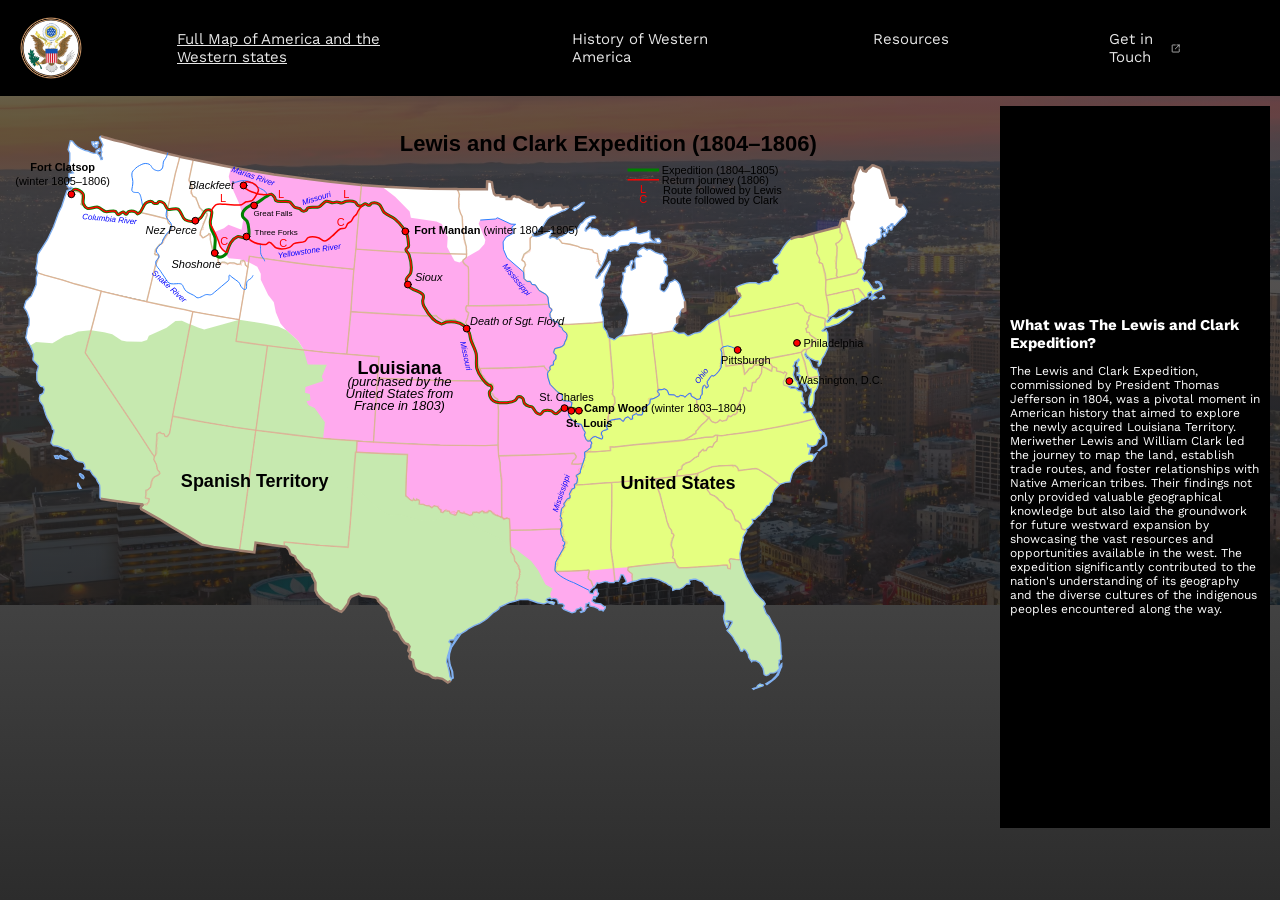
==== index.html @ bc41914b "Pending changes exported from your codespace" ====
<head>
    <meta charset="UTF-8">
      <meta name="viewport" content="width=device-width, initial-scale=1.0">
    <link href="https://fonts.googleapis.com/css2?family=Work+Sans:ital,wght@0,500;1,500&display=swap" rel="stylesheet">
    <link href="index.css" type="text/css" rel="stylesheet">
  </head>
  
<body>
    <div class="navigation-bar">
      <div id="navigation-container">
        <img class="logo" src="Great_Seal_of_the_United_States_(obverse).svg" alt="Logo">
        <ul>
          <li class="active"><a href="#top">Full Map of America and the Western states</a></li>
          <li><a href="history.html">History of Western America</a></li>
          <li><a href="resources.html">Resources</a></li>
          <li><a href="#" class="get-in-touch">
            Get in Touch 
            <?xml version="1.0" encoding="utf-8"?>
  <!-- License: PD. Made by Mary Akveo: https://maryakveo.com/ -->
  <svg fill="#000000" width="800px" height="800px" viewBox="0 0 24 24" id="export-2" data-name="Flat Line" xmlns="http://www.w3.org/2000/svg" class="icon flat-line"><polyline id="primary" points="15 3 21 3 21 9" style="fill: none; stroke: rgb(225, 225, 225); stroke-linecap: round; stroke-linejoin: round; stroke-width: 2;"></polyline><line id="primary-2" data-name="primary" x1="11" y1="13" x2="21" y2="3" style="fill: none; stroke: rgb(225, 225, 225); stroke-linecap: round; stroke-linejoin: round; stroke-width: 2;"></line><path id="primary-3" data-name="primary" d="M21,13v7a1,1,0,0,1-1,1H4a1,1,0,0,1-1-1V4A1,1,0,0,1,4,3h7" style="fill: none; stroke: rgb(225, 225, 225); stroke-linecap: round; stroke-linejoin: round; stroke-width: 2;"></path></svg>
          </a></li>
        </ul>
      </div>
    </div>
    
    <div class="project-info">
      <h1>
        What was The Lewis and Clark Expedition?
      </h1>
      <p>
        The Lewis and Clark Expedition, commissioned by President Thomas Jefferson in 1804, was a pivotal moment in American history that aimed to explore the newly acquired Louisiana Territory. Meriwether Lewis and William Clark led the journey to map the land, establish trade routes, and foster relationships with Native American tribes. Their findings not only provided valuable geographical knowledge but also laid the groundwork for future westward expansion by showcasing the vast resources and opportunities available in the west. The expedition significantly contributed to the nation's understanding of its geography and the diverse cultures of the indigenous peoples encountered along the way.
      </p>
      <div id="project-container">

        <div class="interactive-map">
          <div class="map-container">
            <?xml version="1.0" encoding="UTF-8" standalone="no"?>
<svg class= "map" xmlns:dc="http://purl.org/dc/elements/1.1/" xmlns:cc="http://creativecommons.org/ns#" xmlns:rdf="http://www.w3.org/1999/02/22-rdf-syntax-ns#" xmlns:svg="http://www.w3.org/2000/svg" xmlns="http://www.w3.org/2000/svg" xmlns:sodipodi="http://sodipodi.sourceforge.net/DTD/sodipodi-0.dtd" xmlns:inkscape="http://www.inkscape.org/namespaces/inkscape" version="1.0" width="906.27795" height="592.78827" id="svg2" sodipodi:version="0.32" inkscape:version="0.92.4 (5da689c313, 2019-01-14)" sodipodi:docname="Carte_Lewis-Clark_Expedition-fr.svg" inkscape:output_extension="org.inkscape.output.svg.inkscape" style="display:inline">
  <metadata id="metadata352">
    <rdf:RDF>
      <cc:Work rdf:about="">
        <dc:format>image/svg+xml</dc:format>
        <dc:type rdf:resource="http://purl.org/dc/dcmitype/StillImage"/>
      </cc:Work>
    </rdf:RDF>
  </metadata>
  <defs id="defs350">
    <inkscape:perspective sodipodi:type="inkscape:persp3d" inkscape:vp_x="0 : 296.39499 : 1" inkscape:vp_y="0 : 1000 : 0" inkscape:vp_z="958.69 : 296.39499 : 1" inkscape:persp3d-origin="479.345 : 197.59666 : 1" id="perspective241"/>
    <inkscape:perspective id="perspective2915" inkscape:persp3d-origin="372.04724 : 350.78739 : 1" inkscape:vp_z="744.09448 : 526.18109 : 1" inkscape:vp_y="0 : 1000 : 0" inkscape:vp_x="0 : 526.18109 : 1" sodipodi:type="inkscape:persp3d"/>
  </defs>
  <sodipodi:namedview inkscape:window-height="1017" inkscape:window-width="1920" inkscape:pageshadow="2" inkscape:pageopacity="0.0" borderopacity="1.0" bordercolor="#666666" pagecolor="#ffffff" id="base" inkscape:zoom="1.0346966" inkscape:cx="187.23504" inkscape:cy="246.41695" inkscape:window-x="-8" inkscape:window-y="-8" inkscape:current-layer="layer1" showgrid="false" inkscape:window-maximized="1"/>
  <g inkscape:groupmode="layer" id="layer1" inkscape:label="Fond" style="display:inline" transform="translate(-0.7062516,-0.70574)">
    <g transform="translate(-17.4918,-131.941)" id="States">
      <path d="M 747.96137,581.40584 L 749.98034,589.3338 L 753.58521,598.75 L 758.74146,607.8125 L 762.33521,613.90625 L 767.02271,619.21875 L 770.92896,622.8125 L 772.49146,625.625 L 771.39771,626.875 L 770.61646,628.125 L 773.42896,635.3125 L 776.24146,638.125 L 778.74146,643.28125 L 782.17896,648.90625 L 786.55396,656.875 L 787.80396,664.21875 L 788.27271,675.78125 L 788.89771,677.5 L 788.58521,680.78125 L 786.24146,682.03125 L 786.55396,683.90625 L 785.92896,685.78125 L 786.24146,688.125 L 786.71021,690 L 784.05396,693.125 L 781.08521,694.53125 L 777.33521,694.6875 L 775.92896,696.25 L 773.58521,697.1875 L 772.33521,696.71875 L 771.24146,695.78125 L 770.92896,692.96875 L 770.14771,689.6875 L 766.86646,684.6875 L 763.42896,682.5 L 759.67896,682.1875 L 758.89771,683.4375 L 755.92896,679.21875 L 755.30396,675.78125 L 752.80396,671.875 L 751.08521,670.78125 L 749.52271,672.8125 L 747.80396,672.5 L 745.77271,667.65625 L 742.96021,663.90625 L 740.14771,658.75 L 737.64771,655.78125 L 734.21021,652.1875 L 736.24146,649.84375 L 739.36646,644.53125 L 739.21021,642.96875 L 734.83521,642.03125 L 733.27271,642.65625 L 733.58521,643.28125 L 736.08521,644.21875 L 734.67896,648.59375 L 733.89771,649.0625 L 732.17896,645.15625 L 730.92896,640.46875 L 730.61646,637.8125 L 732.02271,633.28125 L 732.02271,624.0625 L 729.05396,620.46875 L 727.80396,617.5 L 722.80396,616.25 L 720.92896,615.625 L 719.36646,613.125 L 716.08521,611.5625 L 714.99146,608.28125 L 712.33521,607.34375 L 709.99146,603.75 L 705.92896,602.34375 L 703.11646,600.9375 L 700.61646,600.9375 L 696.71021,601.71875 L 696.55396,603.59375 L 697.33521,604.53125 L 696.86646,605.625 L 693.89771,605.46875 L 690.30396,608.90625 L 686.86646,610.78125 L 683.11646,610.78125 L 679.99146,612.03125 L 679.67896,609.375 L 678.11646,607.5 L 675.30396,606.40625 L 673.74146,605 L 665.92896,601.25 L 658.58521,599.53125 L 654.36646,600.15625 L 648.58521,600.625 L 642.80396,602.65625 L 639.44116,603.2487 L 639.2112,595.46836 L 636.7112,593.59336 L 634.99245,591.87461 L 635.30495,588.90585 L 645.14871,587.65585 L 669.83625,584.84335 L 676.39876,584.21835 L 682.33627,584.06209 L 684.83627,587.8121 L 686.24252,589.21835 L 693.89879,589.3746 L 704.35642,588.7496 L 725.14883,587.4996 L 730.41229,586.8478 L 734.83635,586.8746 L 734.9926,589.6871 L 737.4926,590.46835 L 737.8051,586.2496 L 736.2426,581.87459 L 737.33635,580.31209 L 742.96136,581.09334 L 747.96137,581.40584 z M 759.91605,710.23387 L 762.25981,709.60887 L 763.50981,709.3745 L 764.91607,707.10886 L 767.1817,705.54636 L 768.43171,706.01511 L 770.07234,706.32761 L 770.46296,707.34324 L 767.10358,708.51512 L 763.04106,709.92137 L 760.77543,711.09325 L 759.91605,710.23387 z M 772.96297,705.39011 L 774.13485,706.40574 L 776.79111,704.37448 L 781.94738,700.31197 L 785.54114,696.56195 L 787.96302,690.15568 L 788.90053,688.51505 L 789.05678,685.23379 L 788.35365,685.70254 L 787.41615,688.43692 L 786.00989,692.89006 L 782.88488,697.96821 L 778.66612,702.03072 L 775.38486,703.90573 L 772.96297,705.39011 z" id="FL" style="fill:#c6e9af;fill-opacity:1"/>
      <path d="M 753.42896,550.78125 L 751.71137,551.7183 L 749.21137,550.46829 L 748.58637,548.43704 L 747.33637,544.99954 L 745.14886,542.96828 L 742.64886,542.34328 L 741.08636,537.65578 L 738.4301,531.87452 L 734.3676,529.99951 L 732.33634,528.12451 L 731.08634,525.62451 L 729.05509,523.7495 L 726.86759,522.4995 L 724.68008,519.687 L 721.71133,517.4995 L 717.33632,515.78074 L 716.86757,514.37449 L 714.52382,511.56199 L 714.05507,510.15573 L 710.77381,505.15573 L 707.49256,505.31198 L 703.5863,502.96822 L 702.3363,501.71822 L 702.0238,499.99947 L 702.80505,498.12447 L 704.99255,497.18696 L 704.68005,495.15571 L 710.61756,492.65571 L 719.36757,488.2807 L 726.39883,487.49945 L 742.33636,487.0307 L 744.52386,488.9057 L 746.08636,492.03071 L 750.30512,491.56196 L 762.49264,490.1557 L 765.30514,490.93696 L 777.49266,498.28072 L 787.26244,506.13059 L 782.02271,511.40625 L 779.52271,517.34375 L 779.05396,523.4375 L 777.49146,524.21875 L 776.39771,526.875 L 774.05396,527.5 L 772.02271,530.9375 L 769.36646,533.59375 L 767.17896,536.875 L 765.61646,537.65625 L 762.17896,540.9375 L 759.36646,541.09375 L 760.30396,544.21875 L 755.46021,549.53125 L 753.42896,550.78125 z" id="SC" style="fill:#e5ff80;fill-opacity:1"/>
      <path d="M 684.21127,497.65572 L 679.52376,498.43697 L 671.39875,499.53072 L 663.11749,500.39009 L 663.11749,502.49947 L 663.27374,504.53073 L 663.89874,507.81198 L 667.18,515.46824 L 669.52375,524.99951 L 670.93,530.93702 L 672.4925,535.62452 L 673.89876,542.34328 L 675.93001,548.43704 L 678.43001,551.7183 L 678.89876,554.99955 L 680.77377,555.7808 L 680.93002,557.81206 L 679.21126,562.49956 L 678.74251,565.62457 L 678.58626,567.49957 L 680.14877,571.71833 L 680.46127,576.87458 L 679.68001,579.21834 L 680.30502,579.99959 L 681.71127,580.78084 L 682.33627,584.06209 L 684.83627,587.8121 L 686.24252,589.21835 L 693.89879,589.3746 L 704.35642,588.7496 L 725.14883,587.4996 L 730.41229,586.8478 L 734.83635,586.8746 L 734.9926,589.6871 L 737.4926,590.46835 L 737.8051,586.2496 L 736.2426,581.87459 L 737.33635,580.31209 L 742.96136,581.09334 L 747.77218,581.40049 L 747.02271,575.3125 L 749.21021,565.625 L 750.61646,561.5625 L 750.14771,559.0625 L 754.05396,552.34375 L 753.47531,550.78102 L 751.71137,551.7183 L 749.21137,550.46829 L 748.58637,548.43704 L 747.33637,544.99954 L 745.14886,542.96828 L 742.64886,542.34328 L 741.08636,537.65578 L 738.4301,531.87452 L 734.3676,529.99951 L 732.33634,528.12451 L 731.08634,525.62451 L 729.05509,523.7495 L 726.86759,522.4995 L 724.68008,519.687 L 721.71133,517.4995 L 717.33632,515.78074 L 716.86757,514.37449 L 714.52382,511.56199 L 714.05507,510.15573 L 710.77381,505.15573 L 707.49256,505.31198 L 703.5863,502.96822 L 702.3363,501.71822 L 702.0238,499.99947 L 702.80505,498.12447 L 704.99255,497.18696 L 704.8363,494.98049 L 703.11755,495.46821 L 697.49254,496.40571 L 690.77378,497.18696 L 684.21127,497.65572 z" id="GA" style="fill:#e5ff80;fill-opacity:1"/>
      <path d="M 622.33521,602.8125 L 620.77368,588.1246 L 618.11742,569.99957 L 618.27367,556.4058 L 619.05492,526.40576 L 618.89867,510.31198 L 619.05823,504.10775 L 626.55494,503.74947 L 653.42998,501.24947 L 663.26034,500.39009 L 663.11749,502.49947 L 663.27374,504.53073 L 663.89874,507.81198 L 667.18,515.46824 L 669.52375,524.99951 L 670.93,530.93702 L 672.4925,535.62452 L 673.89876,542.34328 L 675.93001,548.43704 L 678.43001,551.7183 L 678.89876,554.99955 L 680.77377,555.7808 L 680.93002,557.81206 L 679.21126,562.49956 L 678.74251,565.62457 L 678.58626,567.49957 L 680.14877,571.71833 L 680.46127,576.87458 L 679.68001,579.21834 L 680.30502,579.99959 L 681.71127,580.78084 L 682.49252,584.21835 L 676.39876,584.21835 L 669.83625,584.84335 L 645.14871,587.65585 L 635.30495,588.90585 L 634.99245,591.87461 L 636.7112,593.59336 L 639.2112,595.46836 L 639.77262,603.13821 L 633.42896,605.625 L 630.77271,605.3125 L 633.42896,603.4375 L 633.42896,602.5 L 630.46021,596.71875 L 628.27271,596.09375 L 626.86646,600.3125 L 625.61646,602.96875 L 624.99146,602.8125 L 622.33521,602.8125 z" id="AL" style="fill:#e5ff80;fill-opacity:1"/>
      <path d="M 821.93245,440.14615 L 823.58521,444.6875 L 827.02271,450.9375 L 829.36646,453.28125 L 829.99146,455.46875 L 827.64771,455.625 L 828.42896,456.25 L 828.11646,460.3125 L 825.61646,461.5625 L 824.99146,463.59375 L 823.74146,466.40625 L 820.14771,467.96875 L 817.80396,467.65625 L 816.39771,467.5 L 814.83521,466.25 L 815.14771,467.5 L 815.14771,468.4375 L 817.02271,468.4375 L 817.80396,469.6875 L 815.92896,475.78125 L 819.99146,475.78125 L 820.61646,477.34375 L 822.80396,475.15625 L 824.05396,474.6875 L 822.17896,478.125 L 819.21021,482.8125 L 817.96021,482.8125 L 816.86646,482.34375 L 814.21021,482.96875 L 809.21021,485.3125 L 802.96021,490.46875 L 799.67896,495 L 797.80396,501.25 L 797.33521,503.59375 L 792.80396,504.0625 L 787.10618,506.20872 L 777.49266,498.28072 L 765.30514,490.93696 L 762.49264,490.1557 L 750.30512,491.56196 L 746.08636,492.03071 L 744.52386,488.9057 L 742.33636,487.0307 L 726.39883,487.49945 L 719.36757,488.2807 L 710.61756,492.65571 L 704.68005,495.15571 L 703.11755,495.46821 L 697.49254,496.40571 L 690.77378,497.18696 L 684.21127,497.65572 L 684.52377,492.96821 L 686.24252,491.56196 L 688.89878,490.93696 L 689.52378,487.3432 L 693.58629,484.68695 L 697.33629,483.28069 L 701.3988,479.84319 L 705.61755,477.81194 L 706.24255,474.84318 L 709.99256,471.09318 L 710.61756,470.93693 C 710.61756,470.93693 710.61756,472.03068 711.39881,472.03068 C 712.18006,472.03068 713.27382,472.34318 713.27382,472.34318 L 715.46132,468.90567 L 717.49257,468.28067 L 719.68007,468.59317 L 721.24258,465.15567 L 724.05508,462.65566 L 724.52383,460.62441 L 724.52383,456.79628 L 728.89884,457.49941 L 735.7961,456.2494 L 751.08637,454.3744 L 767.6489,451.8744 L 787.56195,448.22704 L 806.08645,444.53064 L 817.18022,441.71813 L 821.93245,440.14615 z M 825.69753,472.02993 L 828.19754,469.60804 L 831.24442,467.10803 L 832.7288,466.48303 L 832.88505,464.5299 L 832.26005,458.59238 L 830.8538,456.32675 L 830.22879,454.52987 L 830.93192,454.29549 L 833.58818,459.60801 L 833.97881,463.9049 L 833.82256,467.18616 L 830.5413,468.67054 L 827.80691,471.0143 L 826.71316,472.18618 L 825.69753,472.02993 z" id="NC" style="fill:#e5ff80;fill-opacity:1"/>
      <path d="M 691.39878,461.56191 L 641.24246,466.40567 L 626.01034,468.12442 L 621.5438,468.61997 L 617.80492,468.59317 L 617.80492,472.34318 L 609.67991,472.81193 L 602.96115,473.43693 L 592.23649,473.48807 L 591.98061,479.1282 L 589.914,485.19371 L 588.95223,488.10878 L 587.64863,492.34321 L 587.33613,494.84321 L 583.42987,497.03071 L 584.83612,500.46822 L 583.89862,504.68697 L 582.41427,506.32761 L 590.30488,506.24948 L 613.58617,504.37448 L 618.74247,504.21823 L 626.55494,503.74947 L 653.42998,501.24947 L 663.26034,500.46822 L 671.39875,499.53072 L 679.52376,498.43697 L 684.21127,497.65572 L 684.52377,492.96821 L 686.24252,491.56196 L 688.89878,490.93696 L 689.52378,487.3432 L 693.58629,484.68695 L 697.33629,483.28069 L 701.3988,479.84319 L 705.61755,477.81194 L 706.24255,474.84318 L 709.99256,471.09318 L 710.61756,470.93693 C 710.61756,470.93693 710.61756,472.03068 711.39881,472.03068 C 712.18006,472.03068 713.27382,472.34318 713.27382,472.34318 L 715.46132,468.90567 L 717.49257,468.28067 L 719.68007,468.59317 L 721.24258,465.15567 L 724.05508,462.65566 L 724.52383,460.62441 L 724.6943,456.82389 L 722.49258,456.8744 L 720.14883,458.74941 L 712.49256,458.90566 L 700.89869,460.74273 L 691.39878,461.56191 z" id="TN" style="fill:#e5ff80;fill-opacity:1"/>
      <path d="M 862.49149,325.46873 L 862.0247,321.40505 L 861.24345,317.18629 L 859.60283,311.48316 L 865.14971,309.99878 L 866.71221,311.09253 L 869.99347,315.31129 L 872.80498,319.60877 L 869.99146,321.09375 L 868.74146,320.9375 L 867.64771,322.65625 L 865.30396,324.53125 L 862.49149,325.46873 z" id="RI" style="fill:#e5ff80;fill-opacity:1"/>
      <path d="M 862.96025,325.46873 L 862.0247,321.40505 L 861.24345,317.18629 L 859.68095,311.40503 L 854.68093,312.49878 L 833.58714,317.10816 L 834.21214,320.3113 L 835.61839,327.34257 L 835.61839,335.15508 L 834.52464,337.34259 L 836.29571,339.38112 L 841.08521,336.09375 L 844.52271,332.96875 L 846.39771,330.9375 L 847.17896,331.5625 L 849.83521,330.15625 L 854.83521,329.0625 L 862.96025,325.46873 z" id="CT" style="fill:#e5ff80;fill-opacity:1"/>
      <path d="M 887.53146,319.69638 L 889.63069,319.03346 L 890.07264,317.37618 L 891.06701,317.48666 L 892.06138,319.69638 L 890.84604,320.13832 L 887.08952,320.24881 L 887.53146,319.69638 z M 878.47163,320.46978 L 880.68134,317.92861 L 882.22815,317.92861 L 883.99592,319.36492 L 881.67572,320.35929 L 879.57649,321.35366 L 878.47163,320.46978 z M 844.83716,299.2175 L 861.7122,295.15499 L 863.89971,294.52999 L 865.93096,291.40499 L 869.54267,289.79735 L 872.33521,294.0625 L 869.99146,299.0625 L 869.67896,300.46875 L 871.55396,302.96875 L 872.64771,302.1875 L 874.36646,302.1875 L 876.55396,304.6875 L 880.30396,310.46875 L 883.74146,310.9375 L 885.92896,310 L 887.64771,308.28125 L 886.86646,305.625 L 884.83521,304.0625 L 883.42896,304.84375 L 882.49146,303.59375 L 882.96021,303.125 L 884.99146,302.96875 L 886.71021,303.75 L 888.58521,306.09375 L 889.52271,308.90625 L 889.83521,311.25 L 885.77271,312.65625 L 882.02271,314.53125 L 878.27271,318.90625 L 876.39771,320.3125 L 876.39771,319.375 L 878.74146,317.96875 L 879.21021,316.25 L 878.42896,313.28125 L 875.61646,314.6875 L 874.83521,316.09375 L 875.30396,318.28125 L 872.64873,319.6869 L 869.99347,315.31129 L 866.71221,311.09253 L 865.14971,309.99878 L 859.60283,311.48316 L 854.68093,312.49878 L 833.58714,317.10816 L 832.64964,311.56128 L 833.27464,301.32689 L 838.27465,300.46751 L 844.83716,299.2175" id="MA" style="fill:#e5ff80;fill-opacity:1"/>
      <path d="M 909.99146,226.40625 L 911.86646,228.4375 L 914.05396,232.03125 L 914.05396,233.90625 L 912.02271,238.4375 L 910.14771,239.0625 L 906.86646,242.03125 L 902.17896,247.34375 C 902.17896,247.34375 901.55396,247.34375 900.92896,247.34375 C 900.30396,247.34375 899.99146,245.3125 899.99146,245.3125 L 898.27271,245.46875 L 897.33521,246.875 L 894.99146,248.28125 L 894.05396,249.6875 L 895.61646,251.09375 L 895.14771,251.71875 L 894.67896,254.375 L 892.80396,254.21875 L 892.80396,252.65625 L 892.49146,251.40625 L 891.08521,251.71875 L 889.36646,248.59375 L 887.33521,249.84375 L 888.58521,251.25 L 888.89771,252.34375 L 888.11646,253.59375 L 888.42896,256.5625 L 888.58521,258.125 L 887.02271,260.625 L 884.21021,261.09375 L 883.89771,263.90625 L 878.74146,266.875 L 877.49146,267.34375 L 875.92896,265.9375 L 872.96021,269.375 L 873.89771,272.5 L 872.49146,273.75 L 872.33521,277.96875 L 870.81081,285.33474 L 868.43097,284.21747 L 867.96221,281.24871 L 864.21221,280.15496 L 863.89971,277.4987 L 856.86844,254.8424 L 852.26199,240.56238 L 854.62208,240.22882 L 856.08521,240.625 L 856.08521,238.125 L 856.86646,232.8125 L 859.36646,228.28125 L 860.77271,224.375 L 858.89771,222.03125 L 858.89771,216.25 L 859.67896,215.3125 L 860.46021,212.65625 L 860.30396,211.25 L 860.14771,206.5625 L 861.86646,201.875 L 864.67896,193.28125 L 866.71021,189.21875 L 867.96021,189.21875 L 869.21021,189.375 L 869.21021,190.46875 L 870.46021,192.65625 L 873.11646,193.28125 L 873.89771,192.5 L 873.89771,191.5625 L 877.80396,188.75 L 879.52271,187.03125 L 880.92896,187.1875 L 886.71021,189.53125 L 888.58521,190.46875 L 897.33521,219.375 L 903.11646,219.375 L 903.89771,221.25 L 904.05396,225.9375 L 906.86646,228.125 L 907.64771,228.125 L 907.80396,227.65625 L 907.33521,226.5625 L 909.99146,226.40625 z M 889.76025,255.5448 L 891.24463,254.06042 L 892.57276,255.07605 L 893.11964,257.41981 L 891.47901,258.27919 L 889.76025,255.5448 z M 896.24465,249.84166 L 897.9634,251.63854 C 897.9634,251.63854 899.21341,251.71666 899.21341,251.40416 C 899.21341,251.09166 899.44778,249.45103 899.44778,249.45103 L 900.30716,248.66978 L 899.52591,246.95102 L 897.57278,247.65415 L 896.24465,249.84166 z" id="ME" style="fill:#ffffff;fill-opacity:1"/>
      <path d="M 869.54367,289.76043 L 869.83521,288.28125 L 870.88894,285.10037 L 868.43097,284.21747 L 867.96221,281.24871 L 864.21221,280.15496 L 863.89971,277.4987 L 856.86844,254.8424 L 852.42102,240.78614 L 851.55396,240.78125 L 850.92896,242.34375 L 850.30396,241.875 L 849.36646,240.9375 L 847.96021,242.8125 L 847.03595,248.11485 L 847.33717,253.5924 L 849.21217,256.24866 L 849.21217,260.15492 L 845.61841,264.06117 L 843.11841,265.15493 L 843.11841,266.24868 L 844.21216,267.96743 L 844.21216,276.2487 L 843.43091,285.15497 L 843.27466,289.84248 L 844.21216,291.09249 L 844.05591,295.46749 L 843.58716,297.18625 L 844.99341,299.13937 L 861.7122,295.15499 L 863.89971,294.52999 L 865.93096,291.40499 L 869.54367,289.76043 z" id="NH" style="fill:#e5ff80;fill-opacity:1"/>
      <path d="M 833.43089,301.56126 L 832.64964,296.0925 L 829.68088,285.46747 L 829.05588,285.15497 L 826.24337,283.90497 L 827.02462,281.09246 L 826.24337,279.06121 L 823.74337,274.6862 L 824.68087,270.93619 L 823.89962,265.93618 L 821.55586,259.68616 L 820.77725,254.9284 L 847.02369,247.96807 L 847.33717,253.5924 L 849.21217,256.24866 L 849.21217,260.15492 L 845.61841,264.06117 L 843.11841,265.15493 L 843.11841,266.24868 L 844.21216,267.96743 L 844.21216,276.2487 L 843.43091,285.15497 L 843.27466,289.84248 L 844.21216,291.09249 L 844.05591,295.46749 L 843.58716,297.18625 L 844.99341,299.13937 L 838.27465,300.46751 L 833.43089,301.56126 z" id="VT" style="fill:#e5ff80;fill-opacity:1"/>
      <path d="M 818.11835,335.62383 L 817.0246,334.68633 L 814.52459,334.53008 L 812.33709,332.65508 L 809.99333,327.49882 L 807.08931,326.59924 L 804.83707,324.53006 L 786.86828,328.43632 L 745.30569,336.87384 L 736.71192,338.28009 L 735.99847,331.58953 L 738.58521,329.84375 L 739.83521,328.75 L 740.77271,327.1875 L 742.49146,326.09375 L 744.36646,324.375 L 744.83521,322.8125 L 746.86646,320.15625 L 747.96021,319.21875 L 747.80396,318.28125 L 746.55396,315.3125 L 744.83521,315.15625 L 742.96021,309.21875 L 745.77271,307.5 L 749.99146,306.09375 L 753.89771,304.84375 L 757.02271,304.375 L 763.11646,304.21875 L 764.99146,305.46875 L 766.55396,305.625 L 768.58521,304.375 L 771.08521,303.28125 L 776.08521,302.8125 L 778.11646,301.09375 L 779.83521,297.96875 L 781.39771,296.09375 L 783.42896,296.09375 L 785.30396,295 L 785.46021,292.8125 L 784.05396,290.78125 L 783.74146,289.375 L 784.83521,287.34375 L 784.83521,285.9375 L 783.11646,285.9375 L 781.39771,285.15625 L 780.61646,284.0625 L 780.46021,281.5625 L 786.08521,276.25 L 786.71021,275.46875 L 788.11646,272.65625 L 790.92896,268.28125 L 793.58521,264.6875 L 795.61646,262.34375 L 797.95073,260.57924 L 800.92896,259.375 L 806.24146,258.125 L 809.36646,258.28125 L 813.74146,256.875 L 821.05346,254.87315 L 821.55586,259.68616 L 823.89962,265.93618 L 824.68087,270.93619 L 823.74337,274.6862 L 826.24337,279.06121 L 827.02462,281.09246 L 826.24337,283.90497 L 829.05588,285.15497 L 829.68088,285.46747 L 832.64964,296.0925 L 833.11839,301.09251 L 832.64964,311.56128 L 833.43089,316.87379 L 834.21214,320.3113 L 835.61839,327.34257 L 835.61839,335.15508 L 834.52464,337.34259 L 836.30241,339.26868 L 836.08521,340.78125 L 834.21021,342.5 L 834.52271,343.75 L 835.77271,343.4375 L 837.17896,342.1875 L 839.36646,339.6875 L 840.46021,339.0625 L 842.02271,339.6875 L 844.21021,339.84375 L 851.86646,336.09375 L 854.67896,333.4375 L 855.92896,332.03125 L 859.99146,333.59375 L 856.71021,337.03125 L 852.96021,339.84375 L 846.08521,345 L 843.58521,345.9375 L 837.96021,347.8125 L 834.05396,348.90625 L 832.58951,348.39116 L 832.02463,345.15511 L 832.49338,342.49885 L 832.33713,340.4676 L 829.83713,339.37384 L 825.46212,338.43634 L 821.71211,337.34259 L 818.11835,335.62383 z" id="NY" style="fill:#e5ff80;fill-opacity:1"/>
      <path d="M 818.11835,335.62383 L 816.0871,337.96759 L 816.0871,340.93635 L 814.21209,343.9051 L 814.05584,345.46761 L 815.30585,346.71761 L 815.1496,349.06137 L 812.96209,350.15512 L 813.74334,352.81137 L 813.89959,353.90513 L 816.55585,354.21763 L 817.49335,356.71763 L 820.93086,359.06139 L 823.27461,360.62389 L 823.27461,361.40514 L 820.14961,364.3739 L 818.5871,366.5614 L 817.18085,369.21766 L 814.99335,370.46766 L 813.82147,371.17079 L 813.58709,372.34267 L 812.99825,374.86217 L 814.05396,377.03125 L 817.17896,379.84375 L 821.86646,382.03125 L 825.77271,382.65625 L 825.92896,384.0625 L 825.14771,385 L 825.46021,387.65625 L 826.24146,387.65625 L 828.27271,385.3125 L 829.05396,380.625 L 831.71021,376.71875 L 834.67896,370.46875 L 835.77271,365.15625 L 835.14771,364.0625 L 834.99146,355 L 833.42896,351.71875 L 832.33521,352.5 L 829.67896,352.8125 L 829.21021,352.34375 L 830.30396,351.40625 L 832.33521,349.53125 L 832.39616,348.47403 L 832.02463,345.15511 L 832.49338,342.49885 L 832.33713,340.4676 L 829.83713,339.37384 L 825.46212,338.43634 L 821.71211,337.34259 L 818.11835,335.62383 z" id="NJ" style="fill:#e5ff80;fill-opacity:1"/>
      <path d="M 813.89959,371.09266 L 814.99335,370.46766 L 817.18085,369.21766 L 818.5871,366.5614 L 820.14961,364.3739 L 823.27461,361.40514 L 823.27461,360.62389 L 820.93086,359.06139 L 817.49335,356.71763 L 816.55585,354.21763 L 813.89959,353.90513 L 813.74334,352.81137 L 812.96209,350.15512 L 815.1496,349.06137 L 815.30585,346.71761 L 814.05584,345.46761 L 814.21209,343.9051 L 816.0871,340.93635 L 816.0871,337.96759 L 818.35273,335.62384 L 817.0246,334.68633 L 814.52459,334.53008 L 812.33709,332.65508 L 809.99333,327.49882 L 807.08931,326.59924 L 804.83707,324.53006 L 786.86828,328.43632 L 745.30569,336.87384 L 736.71192,338.28009 L 736.23284,331.43328 L 730.92896,336.875 L 729.67896,337.34375 L 725.61731,340.25194 L 728.43065,358.74889 L 730.06152,369.13972 L 733.51377,387.75656 L 737.98979,387.03055 L 749.53364,385.57836 L 786.19094,378.1697 L 800.56927,375.44087 L 808.59182,373.87281 L 809.83708,372.65517 L 811.86834,371.09266 L 813.89959,371.09266 z" id="PA" style="fill:#e5ff80;fill-opacity:1"/>
      <path d="M 812.80396,374.375 L 813.58709,372.34267 L 813.82147,371.09266 L 811.86834,371.09266 L 809.83708,372.65517 L 808.43083,374.06142 L 809.83708,378.12393 L 812.02459,383.59269 L 814.05584,392.96771 L 815.61835,399.06148 L 820.46211,398.90523 L 826.39866,397.73386 L 824.21021,390.625 L 823.27271,391.09375 L 819.83521,388.75 L 818.11646,384.21875 L 816.24146,380.78125 L 814.05396,379.84375 L 812.02271,376.40625 L 812.80396,374.375 z" id="DE" style="fill:#e5ff80;fill-opacity:1"/>
      <path d="M 826.39771,397.65625 L 820.46211,398.90523 L 815.61835,399.06148 L 814.05584,392.96771 L 812.02459,383.59269 L 809.83708,378.12393 L 808.59182,373.87281 L 800.56927,375.44087 L 786.19094,378.1697 L 749.99293,385.46788 L 751.08637,390.31181 L 752.02387,395.78056 L 752.33637,395.46806 L 754.36763,393.12431 L 756.55513,390.15555 L 758.89888,389.9993 L 760.30514,388.59305 L 762.02389,386.09305 L 763.27389,386.71805 L 766.08639,386.40555 L 768.5864,384.3743 L 770.52612,382.96967 L 772.3096,382.50092 L 773.89891,383.59305 L 776.71141,384.9993 L 778.58641,386.71805 L 779.75829,388.20243 L 783.74267,389.84305 L 783.74267,392.65556 L 789.05518,393.90556 L 790.93018,395.15556 L 791.86768,393.28056 L 794.05519,394.84306 L 792.64893,397.96807 L 792.33643,400.62432 L 790.61768,403.12432 L 790.61768,405.15558 L 791.24268,406.87433 L 796.13715,408.18465 L 800.30396,408.125 L 803.27271,409.0625 L 805.30396,409.375 L 806.24146,407.34375 L 804.83521,405.3125 L 804.83521,403.59375 L 802.49146,401.5625 L 800.46021,396.25 L 801.71021,391.09375 L 801.55396,389.0625 L 800.30396,387.8125 C 800.30396,387.8125 801.71021,386.25 801.71021,385.625 C 801.71021,385 802.17896,383.59375 802.17896,383.59375 L 804.05396,382.34375 L 805.92896,380.78125 L 806.39771,381.71875 L 804.99146,383.28125 L 803.74146,386.875 L 804.05396,387.96875 L 805.77271,388.28125 L 806.24146,393.59375 L 804.21021,394.53125 L 804.52271,397.96875 L 804.99146,397.8125 L 806.08521,395.9375 L 807.64771,397.65625 L 806.08521,398.90625 L 805.77271,402.1875 L 808.27271,405.46875 L 812.02271,405.9375 L 813.58521,405.15625 L 816.71021,410.15625 L 818.42896,410.625 L 818.42896,414.0625 L 816.24146,418.75 L 815.77271,425.46875 L 817.17896,428.75 L 818.58521,428.90625 L 820.46021,424.84375 L 821.24146,421.40625 L 821.39771,414.53125 L 824.36646,409.84375 L 826.39771,403.125 L 826.39771,397.65625 z M 810.54123,407.10783 L 811.63498,409.52971 L 811.79123,411.24847 L 812.88498,413.04535 C 812.88498,413.04535 813.74436,412.18597 813.74436,411.87347 C 813.74436,411.56097 813.04124,408.90471 813.04124,408.90471 L 812.33811,406.63907 L 810.54123,407.10783 z" id="MD" style="fill:#e5ff80;fill-opacity:1"/>
      <path d="M 750.01158,385.53277 L 751.08637,390.31181 L 752.02387,395.78056 L 752.33637,395.46806 L 754.36763,393.12431 L 756.55513,390.15555 L 758.89888,389.9993 L 760.30514,388.59305 L 762.02389,386.09305 L 763.27389,386.71805 L 766.08639,386.40555 L 768.5864,384.3743 L 770.52612,382.96967 L 772.3096,382.50092 L 773.89891,383.59305 L 776.71141,384.9993 L 778.58641,386.71805 L 779.91454,387.96805 L 778.89892,392.81181 L 773.43015,389.84305 L 769.05515,388.1243 L 768.8989,393.28056 L 768.43015,395.31181 L 766.86765,397.96807 L 766.24264,399.53057 L 763.27389,401.87432 L 762.80514,404.06183 L 759.52388,404.37433 L 759.21138,407.34308 L 758.11763,412.65559 L 755.61763,412.65559 L 754.36763,411.87434 L 752.80512,409.21808 L 751.08637,409.37433 L 750.77387,413.59309 L 748.74262,419.99935 L 743.89886,430.46812 L 744.68011,431.71812 L 744.52386,434.37437 L 742.49261,436.24937 L 741.08636,435.93687 L 737.96135,438.28063 L 735.46135,437.34313 L 733.7426,441.87438 C 733.7426,441.87438 730.14884,442.65563 729.52384,442.81188 C 728.89884,442.96813 727.18009,441.56188 727.18009,441.56188 L 724.83633,443.74938 L 722.33633,444.37439 L 719.52382,443.59313 L 718.27382,442.34313 L 716.15497,439.42096 L 713.11756,437.49938 L 710.61756,434.84312 L 707.80506,431.24937 L 707.18006,429.06186 L 704.68005,427.65561 L 703.8988,426.09311 L 703.66442,421.01497 L 705.7738,420.93685 L 707.64881,420.1556 L 707.80506,417.49935 L 709.36756,416.09309 L 709.52381,411.24934 L 710.46131,407.49933 L 711.71131,406.87433 L 712.96131,407.96808 L 713.43007,409.68683 L 715.14882,408.74933 L 715.61757,407.18683 L 714.52382,405.46808 L 714.52382,403.12432 L 715.46132,401.87432 L 717.64882,398.59307 L 718.89882,397.18682 L 720.93008,397.65557 L 723.11758,396.09306 L 726.08633,392.81181 L 728.27384,389.0618 L 728.58634,383.59305 L 729.05509,378.74929 L 729.05509,374.21803 L 727.96134,371.24928 L 728.89884,369.84302 L 730.13936,368.59302 L 733.51377,387.75656 L 737.98979,387.03055 L 750.01158,385.53277 z" id="WV" style="fill:#e5ff80;fill-opacity:1"/>
      <path d="M 716.39882,438.90563 L 718.27382,442.34313 L 719.52382,443.59313 L 722.33633,444.37439 L 724.83633,443.74938 L 727.18009,441.56188 C 727.18009,441.56188 728.89884,442.96813 729.52384,442.81188 C 730.14884,442.65563 733.7426,441.87438 733.7426,441.87438 L 735.46135,437.34313 L 737.96135,438.28063 L 741.08636,435.93687 L 742.49261,436.24937 L 744.52386,434.37437 L 744.68011,431.71812 L 743.89886,430.46812 L 748.74262,419.99935 L 750.77387,413.59309 L 751.08637,409.37433 L 752.80512,409.21808 L 754.36763,411.87434 L 755.61763,412.65559 L 758.11763,412.65559 L 759.21138,407.34308 L 759.52388,404.37433 L 762.80514,404.06183 L 763.27389,401.87432 L 766.24264,399.53057 L 766.86765,397.96807 L 768.43015,395.31181 L 768.8989,393.28056 L 769.05515,388.1243 L 773.43015,389.84305 L 778.89892,392.81181 L 779.68016,387.88993 L 783.74267,389.84305 L 783.74267,392.65556 L 789.05518,393.90556 L 790.93018,395.15556 L 791.86768,393.28056 L 794.05519,394.84306 L 792.64893,397.96807 L 792.33643,400.62432 L 790.61768,403.12432 L 790.61768,405.15558 L 791.24268,406.87433 L 796.13715,408.18465 L 797.96021,409.6875 L 802.96021,410 L 805.46021,412.1875 L 808.58521,412.8125 L 809.83521,414.0625 L 809.36646,418.4375 L 810.30396,419.375 L 810.46021,421.5625 L 811.71021,423.59375 L 811.55396,425.3125 L 808.42896,424.21875 L 808.42896,425.15625 L 810.30396,426.71875 L 810.30396,427.8125 L 811.71021,428.90625 L 812.96021,430.46875 L 813.11646,432.65625 L 810.92896,434.0625 L 811.24146,434.53125 L 813.74146,434.0625 L 816.86646,433.4375 L 817.96021,433.28125 L 821.89946,440.07307 L 817.18022,441.71813 L 806.08645,444.53064 L 787.56195,448.22704 L 767.6489,451.8744 L 751.08637,454.3744 L 735.7961,456.2494 L 728.89884,457.49941 L 724.53805,456.90202 L 722.49258,456.8744 L 720.14883,458.74941 L 712.49256,458.90566 L 700.89869,460.74273 L 691.23469,461.64396 L 693.89879,460.31191 L 699.36754,457.03065 L 703.11755,454.9994 L 703.11755,452.96815 L 704.8363,451.2494 L 709.21131,446.09314 L 713.27382,442.65563 L 716.39882,438.90563 z" id="VA" style="fill:#e5ff80;fill-opacity:1"/>
      <path d="M 716.28833,439.62379 L 713.27382,442.65563 L 709.21131,446.09314 L 704.8363,451.2494 L 703.11755,452.96815 L 703.11755,454.9994 L 699.36754,457.03065 L 693.89879,460.31191 L 691.37443,461.67077 L 641.24246,466.40567 L 626.01034,468.12442 L 621.5438,468.61997 L 617.80492,468.59317 L 617.80492,472.34318 L 609.67991,472.81193 L 602.96115,473.43693 L 592.87965,473.63565 L 593.851,472.43435 L 595.95809,470.7313 L 597.94683,469.62645 L 598.1678,466.53285 L 599.05169,464.76508 L 597.49864,462.31115 L 598.27364,460.46816 L 600.46115,458.74941 L 602.4924,458.12441 L 605.14865,459.37441 L 608.58616,460.62441 L 609.67991,460.31191 L 609.83616,458.12441 L 608.58616,455.78065 L 608.89866,453.59315 L 610.77366,452.1869 L 613.27367,451.5619 L 614.83617,450.9369 L 614.05492,449.21814 L 613.42992,447.34314 L 614.52367,446.56189 L 615.53929,443.35875 L 618.42992,441.71813 L 624.05493,440.78063 L 627.49244,440.31188 L 628.89869,442.18688 L 630.61744,442.96813 L 632.33619,439.84313 L 635.1487,438.43688 L 637.0237,439.99938 L 637.80495,441.09313 L 639.83621,440.62438 L 639.67995,437.34313 L 642.49246,435.78062 L 643.58621,434.99937 L 644.67996,436.56187 L 649.21122,436.56187 L 649.99247,434.53062 L 649.67997,432.34312 L 652.49247,428.90561 L 657.02373,425.15561 L 657.49248,420.7806 L 660.14874,420.4681 L 663.89874,418.74935 L 666.555,416.87434 L 666.24249,414.99934 L 664.83624,413.59309 L 665.38312,411.48372 L 669.3675,411.24934 L 671.71125,410.46809 L 674.52376,412.03059 L 676.08626,416.24934 L 681.71127,416.56184 L 683.43002,418.2806 L 685.46127,418.43685 L 687.80503,417.0306 L 690.77378,417.49935 L 692.02378,418.9056 L 694.68004,416.40559 L 696.39879,415.15559 L 697.96129,415.15559 L 698.58629,417.81185 L 700.30505,418.74935 L 703.74255,420.7806 L 703.8988,426.09311 L 704.68005,427.65561 L 707.18006,429.06186 L 707.80506,431.24937 L 710.61756,434.84312 L 713.11756,437.49938 L 716.28833,439.62379 z" id="KY" style="fill:#e5ff80;fill-opacity:1"/>
      <path d="M 725.61815,340.03513 L 718.74146,344.0625 L 714.99146,346.25 L 711.71021,349.84375 L 707.80396,353.59375 L 704.67896,354.375 L 701.86646,354.84375 L 696.55396,357.34375 L 694.52271,357.5 L 691.24146,354.53125 L 686.24146,355.15625 L 683.74146,353.75 L 681.44008,352.44438 L 676.71126,353.12425 L 666.8675,354.68675 L 659.36748,355.85863 L 660.61749,369.99927 L 662.33624,383.28054 L 664.83624,405.93683 L 665.38312,411.48372 L 669.3675,411.24934 L 671.71125,410.46809 L 674.52376,412.03059 L 676.08626,416.24934 L 681.71127,416.56184 L 683.43002,418.2806 L 685.46127,418.43685 L 687.80503,417.0306 L 690.77378,417.49935 L 692.02378,418.9056 L 694.68004,416.40559 L 696.39879,415.15559 L 697.96129,415.15559 L 698.58629,417.81185 L 700.30505,418.74935 L 703.66442,421.01497 L 705.7738,420.93685 L 707.64881,420.1556 L 707.80506,417.49935 L 709.36756,416.09309 L 709.52381,411.24934 L 710.46131,407.49933 L 711.71131,406.87433 L 712.96131,407.96808 L 713.43007,409.68683 L 715.14882,408.74933 L 715.61757,407.18683 L 714.52382,405.46808 L 714.52382,403.12432 L 715.46132,401.87432 L 717.64882,398.59307 L 718.89882,397.18682 L 720.93008,397.65557 L 723.11758,396.09306 L 726.08633,392.81181 L 728.27384,389.0618 L 728.58634,383.59305 L 729.05509,378.74929 L 729.05509,374.21803 L 727.96134,371.24928 L 728.89884,369.84302 L 730.22725,369.13972 L 728.43065,358.74889 L 725.61815,340.03513 z" id="OH" style="fill:#e5ff80;fill-opacity:1"/>
      <path d="M 579.82856,230.97629 L 581.59633,228.98755 L 583.69556,228.21415 L 588.88839,224.45763 L 591.0981,223.9052 L 591.54005,224.34715 L 586.56819,229.31901 L 583.3641,231.19726 L 581.37536,232.08115 L 579.82856,230.97629 z M 663.11884,262.0292 L 663.74384,264.45108 L 666.86885,264.60733 L 668.11886,263.43545 C 668.11886,263.43545 668.04073,262.0292 667.72823,261.87295 C 667.41573,261.7167 666.16573,260.07607 666.16573,260.07607 L 664.05635,260.31044 L 662.49384,260.46669 L 662.18134,261.56045 L 663.11884,262.0292 z M 692.17896,322.96875 L 689.05396,315 L 686.86646,306.25 L 684.52271,303.125 L 682.02271,301.40625 L 680.46021,302.5 L 676.71021,304.21875 L 674.83521,309.0625 L 672.17896,312.65625 L 671.08521,313.28125 L 669.67896,312.65625 C 669.67896,312.65625 667.17896,311.25 667.33521,310.625 C 667.49146,310 667.80396,305.78125 667.80396,305.78125 L 671.08521,304.53125 L 671.86646,301.25 L 672.49146,298.75 L 674.83521,297.1875 L 674.52271,287.5 L 672.96021,285.3125 L 671.71021,284.53125 L 670.92896,282.5 L 671.71021,281.71875 L 673.27271,282.03125 L 673.42896,280.46875 L 671.08521,278.28125 L 669.83521,275.78125 L 667.33521,275.78125 L 662.96021,274.375 L 657.64771,271.09375 L 654.99146,271.09375 L 654.36646,271.71875 L 653.42896,271.25 L 650.46021,269.0625 L 647.64771,270.78125 L 644.83521,272.96875 L 645.14771,276.40625 L 646.08521,276.71875 L 648.11646,277.1875 L 648.58521,277.96875 L 646.08521,278.75 L 643.58521,279.0625 L 642.17896,280.78125 L 641.86646,282.8125 L 642.17896,284.375 L 642.49146,289.6875 L 639.05396,291.71875 L 638.42896,291.5625 L 638.42896,287.5 L 639.67896,285.15625 L 640.30396,282.8125 L 639.52271,282.03125 L 637.64771,282.8125 L 636.71021,286.875 L 634.05396,287.96875 L 632.33521,289.84375 L 632.17896,290.78125 L 632.80396,291.5625 L 632.17896,294.0625 L 629.99146,294.53125 L 629.99146,295.625 L 630.77271,297.96875 L 629.67896,303.90625 L 628.11646,307.8125 L 628.74146,312.34375 L 629.21021,313.4375 L 628.42896,315.78125 L 628.11646,316.5625 L 627.80396,319.21875 L 631.24146,325 L 634.05396,331.25 L 635.46021,335.9375 L 634.67896,340.46875 L 633.74146,346.25 L 631.39771,351.25 L 631.08521,353.90625 L 628.10533,356.91293 L 627.38703,357.65588 L 631.86744,357.49926 L 653.11748,355.31175 L 659.05498,354.68675 L 659.36748,355.85863 L 666.8675,354.68675 L 676.71126,353.12425 L 681.75258,352.67876 L 680.46021,351.5625 L 680.61646,350.15625 L 682.64771,346.5625 L 684.58131,344.88281 L 684.36646,340 L 685.91,338.45646 L 686.96412,338.125 L 687.17896,334.6875 L 688.66333,331.75782 L 689.67896,332.34375 L 689.83521,332.96875 L 690.61646,333.125 L 692.49146,332.1875 L 692.17896,322.96875 z M 565.07738,259.59344 L 566.86646,258.59375 L 569.52271,257.8125 L 572.96021,255.625 L 572.96021,254.6875 L 573.58521,254.0625 L 579.36646,253.125 L 581.71021,251.25 L 585.92896,249.21875 L 586.08521,247.96875 L 587.96021,245.15625 L 589.67896,244.375 L 590.92896,242.65625 L 593.11646,240.46875 L 597.33521,238.125 L 601.86646,237.65625 L 602.96021,238.75 L 602.64771,239.6875 L 599.05396,240.625 L 597.64771,243.59375 L 595.46021,244.375 L 594.99146,246.71875 L 592.64771,249.84375 L 592.33521,252.34375 L 593.11646,252.8125 L 594.05396,251.71875 L 597.49146,248.90625 L 598.74146,250.15625 L 600.92896,250.15625 L 604.05396,251.09375 L 605.46021,252.1875 L 606.86646,255.15625 L 609.52271,257.8125 L 613.27271,257.65625 L 614.67896,256.71875 L 616.24146,257.96875 L 617.80396,258.4375 L 619.05396,257.65625 L 620.14771,257.65625 L 621.71021,256.71875 L 625.61646,253.28125 L 628.89771,252.1875 L 635.30396,251.875 L 639.67896,250 L 642.17896,248.75 L 643.58521,248.90625 L 643.58521,254.375 L 644.05396,254.6875 L 646.86646,255.46875 L 648.74146,255 L 654.67896,253.4375 L 655.77271,252.34375 L 657.17896,252.8125 L 657.17896,259.53125 L 660.30396,262.5 L 661.55396,263.125 L 662.80396,264.0625 L 661.55396,264.375 L 660.77271,264.0625 L 657.17896,263.59375 L 655.14771,264.21875 L 652.96021,264.0625 L 649.83521,265.46875 L 648.11646,265.46875 L 642.49146,264.21875 L 637.49146,264.375 L 635.61646,266.875 L 628.89771,267.5 L 626.55396,268.28125 L 625.46021,271.25 L 624.21021,272.34375 L 623.74146,272.1875 L 622.33521,270.625 L 617.96021,272.96875 L 617.33521,272.96875 L 616.24146,271.40625 L 615.46021,271.5625 L 613.58521,275.78125 L 612.64771,279.6875 L 609.02467,287.55077 L 607.44859,286.44143 L 606.12276,285.1156 L 604.57596,275.1719 L 601.04043,274.06705 L 599.7146,271.85734 L 587.56119,269.20568 L 585.13051,268.10083 L 577.17555,265.89112 L 569.22059,264.78626 L 565.07738,259.59344 z" id="MI" style="fill:#ffffff;fill-opacity:1"/>
      <path d="M 361.00113,290.78272 L 349.8744,289.84759 L 318.86033,286.66246 L 303.17138,284.67372 L 275.77097,280.69624 L 256.54649,277.82362 L 255.1749,288.62554 L 251.46416,312.07413 L 246.38182,341.46328 L 244.90206,351.6275 L 243.28823,363.11844 L 249.59376,364.01574 L 265.9165,366.22545 L 274.45187,367.36263 L 294.33258,369.74752 L 330.35054,373.72497 L 353.99477,375.71374 L 358.19322,332.84535 L 359.74001,308.31756 L 361.00113,290.78272 z" id="WY" style="fill:#ffaaee;fill-opacity:1"/>
      <path d="M 363.18402,270.31054 L 363.96527,259.06782 L 366.14817,234.95517 L 367.474,220.37107 L 368.69252,206.61668 L 337.80396,203.4375 L 309.52271,200 L 281.24146,196.09375 L 249.99146,190.9375 L 232.17896,187.65625 L 200.55051,180.95554 L 196.22139,201.58861 L 199.53596,208.88065 L 198.21013,213.30007 L 199.9779,217.71949 L 203.0715,219.04532 L 206.60703,228.98902 L 210.14257,232.52455 L 210.58451,233.62941 L 213.89908,234.73427 L 214.34102,236.723 L 207.49092,253.73778 L 207.49092,256.16846 L 209.9216,259.26205 L 210.80548,259.26205 L 215.44587,256.38943 L 216.10879,255.28457 L 217.65559,255.94749 L 217.43461,261.02982 L 220.08627,273.18323 L 222.95889,275.61391 L 223.84277,276.27682 L 225.61054,278.48653 L 225.1686,281.8011 L 225.83151,285.11566 L 226.93637,285.99955 L 229.14608,283.78984 L 231.79773,283.78984 L 234.89133,285.33664 L 237.32201,284.45275 L 241.29949,284.45275 L 244.83502,285.99955 L 247.48668,285.55761 L 247.92862,282.68498 L 250.80124,282.02207 L 252.12707,283.3479 L 252.56901,286.44149 L 255.06441,288.84652 L 256.54649,277.82362 L 275.77097,280.69624 L 303.17138,284.67372 L 318.86033,286.66246 L 349.8744,289.84759 L 360.96204,291.01044 L 362.59923,275.63418 L 363.18402,270.31054 z" id="MT" style="fill:#ffaaee;fill-opacity:1"/>
      <path d="M 153.62525,323.29247 L 158.21433,305.44513 L 162.41278,288.31988 L 163.73861,284.23191 L 166.16929,278.48667 L 164.95395,276.27696 L 162.52326,276.38744 L 161.74987,275.39307 L 162.19181,274.28822 L 162.52326,271.30511 L 166.8322,266.0018 L 168.59997,265.55986 L 169.70482,264.45501 L 170.25725,261.36141 L 171.14113,260.6985 L 174.89764,255.06374 L 178.65415,250.86529 L 178.87512,247.21927 L 175.56055,244.6781 L 174.28997,240.42441 L 174.67667,231.08839 L 178.21221,215.17847 L 182.52114,195.07011 L 186.16716,182.03283 L 186.90359,178.35693 L 200.55051,180.95554 L 196.22139,201.58861 L 199.53596,208.88065 L 198.21013,213.30007 L 199.9779,217.71949 L 203.0715,219.04532 L 206.60703,228.98902 L 210.14257,232.52455 L 210.58451,233.62941 L 213.89908,234.73427 L 214.34102,236.723 L 207.49092,253.73778 L 207.49092,256.16846 L 209.9216,259.26205 L 210.80548,259.26205 L 215.44587,256.38943 L 216.10879,255.28457 L 217.65559,255.94749 L 217.43461,261.02982 L 220.08627,273.18323 L 222.95889,275.61391 L 223.84277,276.27682 L 225.61054,278.48653 L 225.1686,281.8011 L 225.83151,285.11566 L 226.93637,285.99955 L 229.14608,283.78984 L 231.79773,283.78984 L 234.89133,285.33664 L 237.32201,284.45275 L 241.29949,284.45275 L 244.83502,285.99955 L 247.48668,285.55761 L 247.92862,282.68498 L 250.80124,282.02207 L 252.12707,283.3479 L 252.56901,286.44149 L 255.11018,288.43023 L 251.46416,312.07413 L 246.49227,341.35286 L 241.85185,340.57952 L 233.78641,339.25369 L 223.84272,337.48592 L 212.24174,335.49718 L 199.97784,333.23223 L 192.24386,331.29873 L 183.29454,329.53097 L 173.90327,327.65271 L 153.62525,323.29247 z" id="ID" style="fill:#ffffff;fill-opacity:1"/>
      <path d="M 108.11646,157.8125 L 112.33521,159.21875 L 121.71021,161.875 L 129.99146,163.75 L 149.36646,169.21875 L 171.55396,174.6875 L 187.13782,178.27877 L 186.16716,182.03283 L 182.52114,195.07011 L 178.21221,215.17847 L 174.67667,231.08839 L 174.49199,240.46348 L 160.97647,237.16509 L 146.39238,233.74004 L 131.47684,233.85052 L 131.0349,232.5247 L 125.73159,234.51344 L 121.42266,233.96101 L 119.10246,232.41421 L 117.88712,233.07713 L 113.35722,232.85615 L 111.69994,231.53033 L 106.6176,229.54159 L 105.8442,229.65208 L 101.64575,228.21576 L 99.767497,229.98353 L 93.801277,229.65208 L 88.056035,225.6746 L 88.718945,224.9012 L 88.939915,217.38818 L 86.730205,213.63168 L 82.752725,213.07925 L 82.089815,210.64857 L 79.814665,210.19762 L 77.960205,208.75 L 76.241455,209.6875 L 74.053955,206.875 L 74.366455,204.0625 L 77.022705,203.75 L 78.585205,199.84375 L 76.085205,198.75 L 76.241455,195.15625 L 80.460205,194.53125 L 77.803955,191.875 L 76.397705,185 L 77.022705,182.1875 L 77.022705,174.53125 L 75.303955,171.40625 L 77.491455,162.34375 L 79.522705,162.8125 L 81.866455,165.625 L 84.522705,168.125 L 87.647705,170 L 92.022705,172.03125 L 94.991457,172.65625 L 97.803957,174.0625 L 101.08521,175 L 103.27271,174.84375 L 103.27271,172.5 L 104.52271,171.40625 L 106.55396,170.15625 L 106.86646,171.25 L 107.17896,172.96875 L 104.99146,173.4375 L 104.67896,175.46875 L 106.39771,176.875 L 107.49146,179.21875 L 108.11646,181.09375 L 109.52271,180.9375 L 109.67896,179.6875 L 108.74146,178.4375 L 108.27271,175.3125 L 109.05396,173.59375 L 108.42896,172.1875 L 108.42896,170 L 110.14771,166.5625 L 109.05396,164.0625 L 106.71021,159.375 L 107.02271,158.59375 L 108.11646,157.8125 z M 98.976267,163.59136 L 100.9294,163.43511 L 101.39815,164.76324 L 102.88253,163.20073 L 105.14816,163.20073 L 105.92941,164.68511 L 104.44503,166.32574 L 105.07004,167.107 L 104.36691,169.06013 L 103.03878,169.45075 C 103.03878,169.45075 102.1794,169.52888 102.1794,169.21638 C 102.1794,168.90388 103.58566,166.71637 103.58566,166.71637 L 101.94503,166.16949 L 101.63253,167.57575 L 100.9294,168.20075 L 99.445017,166.01324 L 98.976267,163.59136 z" id="WA" style="fill:#ffffff;fill-opacity:1"/>
      <path d="M 362.77836,473.88015 L 384.70974,474.92975 L 414.76181,476.03461 L 413.43598,499.0156 L 412.99404,516.25134 L 413.21501,517.79814 L 417.41346,521.33368 L 419.4022,522.43853 L 420.06512,522.21756 L 420.72803,520.22882 L 422.05386,521.99659 L 424.0426,521.99659 L 424.0426,520.67076 L 426.69425,521.99659 L 426.25231,525.7531 L 430.22979,525.97407 L 432.66047,527.07893 L 436.63795,527.74184 L 439.06863,529.50961 L 441.27834,527.52087 L 444.59291,528.18378 L 447.02359,531.49835 L 447.90747,531.49835 L 447.90747,533.70806 L 450.11718,534.37097 L 452.32689,532.16126 L 454.09466,532.82417 L 456.52534,532.82417 L 457.40923,535.25486 L 462.04962,537.02262 L 463.37545,536.35971 L 465.14322,532.38223 L 466.24807,532.38223 L 467.35293,534.37097 L 471.33041,535.03388 L 474.86594,536.35971 L 477.73857,537.2436 L 479.50634,536.35971 L 480.16925,533.92903 L 484.3677,533.92903 L 486.35644,534.81291 L 489.00809,532.82417 L 490.11295,532.82417 L 490.77586,534.37097 L 494.75334,534.37097 L 496.30014,532.38223 L 498.06791,532.82417 L 500.05665,535.25486 L 503.15024,537.02262 L 506.24384,537.90651 L 508.89549,539.12185 L 511.1052,541.0001 L 513.97782,539.67428 L 516.62948,540.77913 L 517.27858,551.51004 L 517.29239,560.8875 L 517.9553,569.94731 L 518.61822,573.70382 L 521.0489,577.6813 L 521.93278,582.54267 L 526.13123,587.84597 L 526.3522,590.93957 L 527.01512,591.60248 L 526.3522,599.77841 L 523.47958,604.63977 L 525.02638,606.62851 L 524.36346,609.05919 L 523.70055,616.13027 L 522.37472,619.22386 L 522.64852,622.68776 L 516.39771,624.375 L 506.86646,628.75 L 505.92896,630.625 L 503.42896,632.5 L 501.39771,633.90625 L 500.14771,634.6875 L 494.67896,639.84375 L 492.02271,641.875 L 486.86646,645 L 481.39771,647.34375 L 475.30396,650.625 L 473.58521,652.03125 L 467.96021,655.46875 L 464.67896,656.09375 L 460.92896,661.40625 L 457.02271,661.71875 L 456.08521,663.59375 L 458.27271,665.46875 L 456.86646,670.78125 L 455.61646,675.15625 L 454.52271,678.90625 L 453.74146,683.28125 L 454.52271,685.625 L 456.24146,692.34375 L 457.17896,698.28125 L 458.89771,700.9375 L 457.96021,702.34375 L 454.99146,704.21875 L 449.52271,700.46875 L 444.21021,699.375 L 442.96021,699.84375 L 439.83521,699.21875 L 435.77271,696.25 L 430.77271,695.15625 L 423.42896,691.875 L 421.39771,688.125 L 420.14771,681.875 L 417.02271,680 L 416.39771,677.8125 L 417.02271,677.1875 L 417.33521,673.90625 L 416.08521,673.28125 L 415.46021,672.34375 L 416.71021,668.125 L 415.14771,665.9375 L 412.02271,664.6875 L 408.74146,660.46875 L 405.30396,654.0625 L 401.24146,651.5625 L 401.39771,649.6875 L 396.24146,637.8125 L 395.46021,633.75 L 393.74146,631.875 L 393.58521,630.46875 L 387.80396,625.3125 L 385.30396,622.34375 L 385.30396,621.25 L 382.80396,619.21875 L 376.24146,618.125 L 369.05396,617.5 L 366.08521,615.3125 L 361.71021,617.03125 L 358.27271,618.4375 L 356.08521,621.5625 L 355.14771,625.15625 L 350.92896,631.09375 L 348.58521,633.4375 L 346.08521,632.5 L 344.36646,631.40625 L 342.49146,630.78125 L 338.74146,628.59375 L 338.74146,627.96875 L 337.02271,626.09375 L 332.02271,624.0625 L 324.83521,616.5625 L 322.64771,612.03125 L 322.64771,604.21875 L 319.52271,597.96875 L 319.05396,595.3125 L 317.49146,594.375 L 316.39771,592.34375 L 311.55396,590.3125 L 310.30396,588.75 L 303.42896,581.09375 L 302.17896,577.96875 L 297.6477,575.78124 L 296.24145,571.56246 L 293.74143,568.74997 L 291.86644,568.28125 L 291.23894,563.76016 L 298.973,564.42309 L 327.03625,567.07472 L 355.09958,568.62152 L 357.30929,545.64053 L 361.06577,491.94483 L 362.61259,473.82494 L 363.93842,473.85257 M 459.60251,699.99946 L 459.05564,693.12444 L 456.39938,686.17129 L 455.8525,679.37439 L 457.33688,671.40562 L 460.54002,664.76497 L 463.8994,659.53057 L 466.94629,656.09306 L 467.57129,656.32744 L 462.9619,662.73371 L 458.74314,669.06186 L 456.79,675.46813 L 456.4775,680.46815 L 457.33688,686.40567 L 459.83689,693.35882 L 460.30564,698.35883 L 460.46189,699.76509 L 459.60251,699.99946 z" id="TX" style="fill:#c6e9af;fill-opacity:1"/>
      <path d="M 150.46021,526.09375 L 154.45782,525.31127 L 155.89413,523.21205 L 156.44656,520.56039 L 152.91103,520.00797 L 152.46908,519.23457 L 152.91103,517.57729 L 153.02151,511.94253 L 155.01025,511.27961 L 157.77239,508.62796 L 158.32482,503.87708 L 159.76113,500.34155 L 161.63938,498.46329 L 164.95395,496.80601 L 166.50074,495.48019 L 166.61123,493.27048 L 165.61686,492.71805 L 164.84346,491.72368 L 163.62812,486.08892 L 160.97647,481.33804 L 161.5356,478.17973 L 159.09821,475.04037 L 145.06656,453.05375 L 126.28402,424.99044 L 104.29741,392.28673 L 92.330295,374.32659 L 93.911767,367.97992 L 100.65139,342.89971 L 108.49586,312.51619 L 95.458567,308.98065 L 82.421275,305.66608 L 70.267871,301.6886 L 62.975828,299.69986 L 51.927278,296.82724 L 45.112441,294.49626 L 43.585205,299.0625 L 43.428955,306.25 L 38.428955,317.65625 L 35.460205,320.15625 L 35.147705,321.25 L 33.428955,322.03125 L 32.022705,326.09375 L 31.241455,329.21875 L 33.897705,333.28125 L 35.460205,337.34375 L 36.553955,340.78125 L 36.241455,347.03125 L 34.522705,350 L 33.897705,355.625 L 32.960205,359.21875 L 34.678955,362.96875 L 37.335205,367.34375 L 39.522705,372.03125 L 40.772705,375.9375 L 40.460205,379.0625 L 40.147705,379.53125 L 40.147705,381.5625 L 45.616455,387.65625 L 45.147705,390 L 44.522705,392.1875 L 43.897705,394.0625 L 44.053955,402.03125 L 46.085205,405.625 L 47.960205,408.125 L 50.616455,408.59375 L 51.553955,411.25 L 50.460205,414.6875 L 48.428955,416.25 L 47.335205,416.25 L 46.553955,420 L 47.022705,422.8125 L 50.147705,427.03125 L 51.710205,432.1875 L 53.116455,436.71875 L 54.366455,439.6875 L 57.647705,445.3125 L 59.053955,447.8125 L 59.522705,450.625 L 61.085205,451.5625 L 61.085205,453.90625 L 60.303955,455.78125 L 58.585205,462.65625 L 58.116455,464.53125 L 60.460205,467.1875 L 64.522705,467.65625 L 68.897705,469.375 L 72.647705,471.40625 L 75.460205,471.40625 L 78.272705,474.375 L 80.772705,479.0625 L 81.866455,481.25 L 85.616455,483.28125 L 90.303955,484.0625 L 91.710205,486.09375 L 92.335205,489.21875 L 90.928955,489.84375 L 91.241455,490.78125 L 94.366457,491.5625 L 97.022707,491.71875 L 99.835207,496.25 L 103.58521,500.3125 L 104.36646,502.5 L 106.86646,506.5625 L 107.17896,509.6875 L 107.17896,518.75 L 107.64771,520.46875 L 117.33521,521.875 L 136.39771,524.53125 L 150.46021,526.09375 z M 64.835518,477.42057 L 66.085522,478.90495 L 65.929272,480.15495 L 62.804261,480.07683 L 62.257384,478.90495 L 61.632382,477.49869 L 64.835518,477.42057 z M 66.710524,477.42057 L 67.882403,476.79557 L 71.319915,478.82682 L 74.288676,479.9987 L 73.429298,480.62371 L 69.054282,480.38933 L 67.491777,478.82682 L 66.710524,477.42057 z M 86.710595,496.56126 L 88.429345,498.82689 L 89.210605,499.7644 L 90.694985,500.31127 L 91.241855,498.90502 L 90.304355,497.18626 L 87.726225,495.23313 L 86.710595,495.38938 L 86.710595,496.56126 z M 85.304335,504.92066 L 87.023095,507.96755 L 88.194975,509.84256 L 86.788715,510.07693 L 85.538715,508.90505 C 85.538715,508.90505 84.835585,507.4988 84.835585,507.10817 C 84.835585,506.71755 84.835585,504.99879 84.835585,504.99879 L 85.304335,504.92066 z" id="CA" style="fill:#c6e9af;fill-opacity:1"/>
      <path d="M 150.8118,526.19515 L 148.27271,528.28125 L 147.96021,529.6875 L 148.42896,530.625 L 166.71021,540.9375 L 178.42896,548.28125 L 192.64771,556.5625 L 208.89771,566.25 L 220.77271,568.59375 L 246.61073,571.98367 L 248.59153,559.11977 L 252.2186,533.09881 L 258.95036,481.67727 L 263.06514,451.90305 L 238.20589,448.1923 L 211.91034,443.77288 L 179.6,437.66664 L 176.77589,455.15298 L 176.33395,455.59492 L 174.67667,458.13609 L 172.24599,458.0256 L 171.03065,455.37395 L 168.379,455.04249 L 167.49511,453.93764 L 166.61123,453.93764 L 165.72734,454.49007 L 163.84909,455.48444 L 163.73861,462.22405 L 163.51763,463.88133 L 162.96521,476.03474 L 161.5289,478.13396 L 160.97647,481.33804 L 163.62812,486.08892 L 164.84346,491.72368 L 165.61686,492.71805 L 166.61123,493.27048 L 166.50074,495.48019 L 164.95395,496.80601 L 161.63938,498.46329 L 159.76113,500.34155 L 158.32482,503.87708 L 157.77239,508.62796 L 155.01025,511.27961 L 153.02151,511.94253 L 152.91103,517.57729 L 152.46908,519.23457 L 152.91103,520.00797 L 156.44656,520.56039 L 155.89413,523.21205 L 154.45782,525.31127 L 150.8118,526.19515 z" id="AZ" style="fill:#c6e9af;fill-opacity:1"/>
      <path d="M 153.62525,323.29247 L 173.90327,327.65271 L 183.29454,329.53097 L 192.24386,331.29873 L 200.03309,333.34271 L 198.87299,338.70126 L 195.44794,355.60554 L 191.80192,375.38245 L 189.92367,384.00032 L 187.82444,397.14809 L 184.62036,413.16849 L 181.52677,427.86306 L 179.62426,438.01291 L 176.77589,455.15298 L 176.33395,455.59492 L 174.67667,458.13609 L 172.24599,458.0256 L 171.03065,455.37395 L 168.379,455.04249 L 167.49511,453.93764 L 166.61123,453.93764 L 165.72734,454.49007 L 163.84909,455.48444 L 163.73861,462.22405 L 163.51763,463.88133 L 162.96521,476.03474 L 161.53225,478.15685 L 159.09821,475.04037 L 145.06656,453.05375 L 126.28402,424.99044 L 104.29741,392.28673 L 92.330295,374.32659 L 93.911767,367.97992 L 100.65139,342.89971 L 108.27489,312.60101 L 140.75763,320.47114 L 154.01589,323.34376" id="NV" style="fill:#c6e9af;fill-opacity:1"/>
      <path d="M 262.95465,452.16978 L 238.20589,448.1923 L 211.91034,443.77288 L 179.52592,437.7993 L 181.52677,427.86306 L 184.62036,413.16849 L 187.82444,397.14809 L 189.92367,384.00032 L 191.80192,375.38245 L 195.44794,355.60554 L 198.87299,338.70126 L 199.95023,333.31509 L 212.24174,335.49718 L 223.84272,337.48592 L 233.78641,339.25369 L 241.85185,340.57952 L 246.49227,341.35286 L 244.90206,351.6275 L 243.28823,363.11844 L 249.59376,364.01574 L 265.9165,366.22545 L 274.78331,367.36266 L 271.79349,388.75109 L 268.6999,410.40625 L 265.07283,437.45625 L 263.61756,448.1923 L 262.95465,452.16978 z" id="UT" style="fill:#c6e9af;fill-opacity:1"/>
      <path d="M 380.73227,463.66023 L 384.70974,400.02056 L 386.25654,378.36539 L 353.99477,375.71374 L 330.35054,373.72497 L 294.33258,369.74752 L 274.33468,367.31687 L 271.79349,388.75109 L 268.6999,410.40625 L 265.07283,437.45625 L 263.61756,448.1923 L 263.06514,451.94881 L 296.32128,455.92629 L 332.02335,460.20517 L 363.68983,462.33445 L 370.12561,462.99736 L 381.17416,463.54979" id="CO" style="fill:#ffaaee;fill-opacity:1"/>
      <path d="M 292.02269,568.4375 L 291.23894,563.76016 L 298.973,564.42309 L 327.03625,567.07472 L 355.09958,568.62152 L 357.30929,545.64053 L 361.06577,491.94483 L 362.61259,473.82494 L 363.93842,473.85257 L 363.92461,462.5278 L 332.02335,460.20517 L 296.32128,455.92629 L 263.0099,451.94881 L 258.95036,481.67727 L 252.2186,533.09881 L 248.59153,559.11977 L 246.61073,571.98367 L 261.55396,573.90625 L 262.80396,564.21875 L 278.89771,566.71875 L 292.02269,568.4375 z" id="NM" style="opacity:1;fill:#c6e9af;fill-opacity:1"/>
      <path d="M 153.9054,322.90184 L 158.21433,305.44513 L 162.41278,288.31988 L 163.73861,284.23191 L 166.16929,278.48667 L 164.95395,276.27696 L 162.52326,276.38744 L 161.74987,275.39307 L 162.19181,274.28822 L 162.52326,271.30511 L 166.8322,266.0018 L 168.59997,265.55986 L 169.70482,264.45501 L 170.25725,261.36141 L 171.14113,260.6985 L 174.89764,255.06374 L 178.65415,250.86529 L 178.87512,247.21927 L 175.56055,244.6781 L 174.54723,240.62921 L 160.97647,237.16509 L 146.39238,233.74004 L 131.47684,233.85052 L 131.0349,232.5247 L 125.73159,234.51344 L 121.42266,233.96101 L 119.10246,232.41421 L 117.88712,233.07713 L 113.35722,232.85615 L 111.69994,231.53033 L 106.6176,229.54159 L 105.8442,229.65208 L 101.64575,228.21576 L 99.767497,229.98353 L 93.801277,229.65208 L 88.056035,225.6746 L 88.718945,224.9012 L 88.939915,217.38818 L 86.730205,213.63168 L 82.752725,213.07925 L 82.089815,210.64857 L 79.814665,210.19762 L 74.210205,212.1875 L 72.022705,218.4375 L 68.897705,228.125 L 65.772705,234.375 L 60.928955,247.96875 L 54.678955,261.09375 L 46.866455,273.28125 L 44.991455,276.09375 L 44.210205,284.375 L 42.960205,290.15625 L 45.112441,294.49626 L 51.927278,296.82724 L 62.975828,299.69986 L 70.267871,301.6886 L 82.421275,305.66608 L 95.458567,308.98065 L 108.49586,312.73715 M 153.62525,323.29247 L 108.27489,312.60101 L 140.75763,320.47114 L 154.01589,323.34376" id="OR" style="fill:#ffffff;fill-opacity:1"/>
      <path d="M 473.98206,275.83481 L 473.31915,267.65888 L 471.55138,260.58781 L 469.78361,247.55052 L 469.34167,238.04876 L 467.5739,234.73419 L 466.0271,229.87283 L 466.0271,219.92913 L 466.69001,216.17262 L 464.80057,210.85765 L 436.39771,210.3125 L 418.42896,209.6875 L 392.80396,208.4375 L 368.69252,206.61668 L 367.474,220.37107 L 366.14817,234.95517 L 363.96527,259.06782 L 363.34026,270.80495 L 417.63443,274.28802 L 473.98206,275.83481 z" id="ND" style="fill:#ffaaee;fill-opacity:1"/>
      <path d="M 475.42391,348.81999 L 474.50213,346.84466 L 472.8772,344.11488 L 474.64497,339.91643 L 475.9708,334.39215 L 473.31915,332.40341 L 472.8772,329.75176 L 473.76109,327.32107 L 475.52886,327.32107 L 475.9708,320.69194 L 475.74983,291.30279 L 475.30789,288.43017 L 471.33041,285.1156 L 470.22555,283.34783 L 470.22555,281.80103 L 472.21429,280.25424 L 473.54012,278.92841 L 473.87158,275.83481 L 417.63443,274.28802 L 363.34027,270.53151 L 362.59923,275.63418 L 361.0402,290.97134 L 359.74001,308.31756 L 358.19322,333.17681 L 373.21925,334.17118 L 392.6647,335.27603 L 409.90045,336.38089 L 432.88144,337.48574 L 443.26708,337.0438 L 445.25582,339.25351 L 449.89621,342.12614 L 451.00107,343.01002 L 455.19952,341.68419 L 458.95603,341.24225 L 461.60768,341.02128 L 463.37545,342.34711 L 468.23681,343.89391 L 471.10943,345.4407 L 471.55138,346.9875 L 472.43526,348.97624 L 474.20303,348.97624 L 475.42391,348.81999 z" id="SD" style="fill:#ffaaee;fill-opacity:1"/>
      <path d="M 486.79838,390.07686 L 488.12421,392.50754 L 487.90324,394.71725 L 490.33392,398.47376 L 493.42751,402.45124 L 487.46129,402.45124 L 444.81359,402.00929 L 405.702,400.68347 L 384.59926,399.91008 L 386.25654,378.36539 L 353.99477,375.71374 L 358.19322,333.17681 L 373.21925,334.17118 L 392.6647,335.27603 L 409.90045,336.38089 L 432.88144,337.48574 L 443.26708,337.0438 L 445.25582,339.25351 L 449.89621,342.12614 L 451.00107,343.01002 L 455.19952,341.68419 L 458.95603,341.24225 L 461.60768,341.02128 L 463.37545,342.34711 L 468.23681,343.89391 L 471.10943,345.4407 L 471.55138,346.9875 L 472.43526,348.97624 L 474.20303,348.97624 L 475.74983,348.86575 L 476.85468,354.05857 L 479.50634,361.35062 L 480.39022,365.99101 L 482.59993,369.52655 L 483.26284,374.60888 L 484.80964,378.58636 L 485.03061,384.99453 L 486.90332,390.31124" id="NE" style="fill:#ffaaee;fill-opacity:1"/>
      <path d="M 566.29273,346.3246 L 566.34797,348.09236 L 568.55768,348.75527 L 569.44156,349.86012 L 569.8835,351.62789 L 573.64001,354.94246 L 574.30293,357.15217 L 573.64001,360.46674 L 571.87224,364.00227 L 571.20933,366.43295 L 568.99962,368.20072 L 567.23185,368.86364 L 562.14952,370.18946 L 561.4866,371.95723 L 560.82369,373.94597 L 561.4866,375.2718 L 563.25437,376.8186 L 563.0334,380.79607 L 561.26563,382.34287 L 560.60272,383.88967 L 560.60272,386.54132 L 558.83495,386.98326 L 557.28815,388.08812 L 557.06718,389.41395 L 557.28815,391.40269 L 555.63087,393.11521 L 552.42679,389.85589 L 551.32193,387.64618 L 543.80892,388.30909 L 534.30716,388.75103 L 509.77937,389.63492 L 496.74208,389.85589 L 487.68227,390.07686 L 486.62988,390.19405 L 485.03061,384.99453 L 484.80964,378.58636 L 483.26284,374.60888 L 482.59993,369.52655 L 480.39022,365.99101 L 479.50634,361.35062 L 476.85468,354.05857 L 475.74983,348.86575 L 474.424,346.76653 L 472.8772,344.11488 L 474.64497,339.91643 L 475.9708,334.39215 L 473.31915,332.40341 L 472.8772,329.75176 L 473.76109,327.32107 L 475.41838,327.32107 L 486.57741,327.32107 L 534.52813,326.65816 L 551.98485,325.99525 L 555.96233,325.88477 L 556.62524,329.08884 L 558.83495,330.63564 L 559.05592,331.96147 L 557.06718,335.27603 L 557.28815,338.36963 L 559.71884,342.12614 L 562.14952,343.23099 L 565.02214,343.67293 L 566.29273,346.3246 z" id="IA" style="fill:#ffaaee;fill-opacity:1"/>
      <path d="M 622.20837,603.00464 L 621.08521,604.21875 L 616.08521,604.21875 L 614.67896,603.4375 L 612.64771,603.125 L 606.08521,605 L 604.36646,604.21875 L 601.86646,608.28125 L 600.80082,609.03323 L 599.7146,606.62851 L 598.60974,602.872 L 595.29518,599.77841 L 596.40003,592.48636 L 595.73712,591.60248 L 593.96935,591.82345 L 586.01439,592.48636 L 562.59146,593.14928 L 562.14952,591.60248 L 562.81243,583.86849 L 566.127,577.90227 L 571.20933,569.06343 L 570.32545,567.07469 L 571.4303,567.07469 L 572.09322,563.9811 L 569.8835,562.21333 L 570.10448,560.44556 L 568.11574,556.02614 L 567.83952,550.86094 L 569.16534,548.29215 L 568.77865,544.0937 L 567.45282,541.22107 L 568.77865,539.89525 L 567.45282,537.90651 L 567.89477,536.13874 L 568.77865,530.17252 L 571.65127,527.52087 L 570.98836,525.53213 L 574.5239,520.44979 L 577.17555,519.56591 L 577.17555,517.13523 L 576.51264,515.8094 L 579.16429,510.72707 L 581.81594,509.62221 L 581.91978,506.32433 L 590.30488,506.24948 L 613.58617,504.37448 L 618.89086,504.15351 L 618.89867,510.31198 L 619.05492,526.40576 L 618.27367,556.4058 L 618.11742,569.99957 L 620.77368,588.1246 L 622.20837,603.00464 z" id="MS" style="fill:#e5ff80;fill-opacity:1"/>
      <path d="M 615.61742,443.43688 L 615.46117,439.68688 L 615.92992,435.31187 L 618.11742,432.49937 L 619.83618,428.74936 L 622.33618,424.68686 L 621.86743,419.06185 L 620.14868,416.40559 L 619.83618,413.28059 L 620.61743,407.96808 L 620.14868,401.24932 L 618.89867,385.78055 L 617.64867,370.93678 L 616.71068,359.60901 L 619.67896,360.46875 L 621.08521,361.40625 L 622.17896,361.09375 L 624.21021,359.21875 L 626.94508,357.65588 L 631.86744,357.49926 L 653.11748,355.31175 L 659.05498,354.68675 L 659.21123,355.7805 L 660.61749,369.99927 L 662.33624,383.28054 L 664.83624,405.93683 L 665.30499,411.40559 L 664.83624,413.59309 L 666.24249,414.99934 L 666.555,416.87434 L 663.89874,418.74935 L 660.14874,420.4681 L 657.49248,420.7806 L 657.02373,425.15561 L 652.49247,428.90561 L 649.67997,432.34312 L 649.99247,434.53062 L 649.21122,436.56187 L 644.67996,436.56187 L 643.58621,434.99937 L 642.49246,435.78062 L 639.67995,437.34313 L 639.83621,440.62438 L 637.80495,441.09313 L 637.0237,439.99938 L 635.1487,438.43688 L 632.33619,439.84313 L 630.61744,442.96813 L 628.89869,442.18688 L 627.49244,440.31188 L 624.05493,440.78063 L 618.42992,441.71813 L 615.61742,443.43688 z" id="IN" style="fill:#e5ff80;fill-opacity:1"/>
      <path d="M 615.46117,443.28063 L 615.46117,439.68688 L 615.92992,435.31187 L 618.11742,432.49937 L 619.83618,428.74936 L 622.33618,424.68686 L 621.86743,419.06185 L 620.14868,416.40559 L 619.83618,413.28059 L 620.61743,407.96808 L 620.14868,401.24932 L 618.89867,385.78055 L 617.64867,370.93678 L 616.86694,359.68713 L 615.61646,358.90625 L 614.83521,356.40625 L 613.58521,352.8125 L 612.02271,351.09375 L 610.61646,348.59375 L 610.39071,343.2885 L 600.81946,344.55682 L 574.52391,346.2141 L 566.127,345.79979 L 566.34797,348.09236 L 568.55768,348.75527 L 569.44156,349.86012 L 569.8835,351.62789 L 573.64001,354.94246 L 574.30293,357.15217 L 573.64001,360.46674 L 571.87224,364.00227 L 571.20933,366.43295 L 568.99962,368.20072 L 567.23185,368.86364 L 562.14952,370.18946 L 561.4866,371.95723 L 560.82369,373.94597 L 561.4866,375.2718 L 563.25437,376.8186 L 563.0334,380.79607 L 561.26563,382.34287 L 560.60272,383.88967 L 560.60272,386.54132 L 558.83495,386.98326 L 557.28815,388.08812 L 557.06718,389.41395 L 557.28815,391.40269 L 555.63087,392.67326 L 554.6365,395.38017 L 555.07844,398.9157 L 557.28815,405.98678 L 564.35923,413.27882 L 569.66253,416.81436 L 569.44156,421.01281 L 570.32545,422.33864 L 576.51264,422.78058 L 579.16429,424.10641 L 578.50138,427.64194 L 576.29167,433.38719 L 575.62875,436.48079 L 577.83846,440.23729 L 584.02565,445.31963 L 588.44508,445.98254 L 590.43381,450.84391 L 592.42255,453.9375 L 591.53867,456.81012 L 593.08547,460.7876 L 594.85324,462.77634 L 597.71961,462.44927 L 598.27364,460.46816 L 600.46115,458.74941 L 602.4924,458.12441 L 605.14865,459.37441 L 608.58616,460.62441 L 609.67991,460.31191 L 609.83616,458.12441 L 608.58616,455.78065 L 608.89866,453.59315 L 610.77366,452.1869 L 613.27367,451.5619 L 614.83617,450.9369 L 614.05492,449.21814 L 613.42992,447.34314 L 614.52367,446.56189 L 615.46117,443.28063 z" id="IL" style="fill:#e5ff80;fill-opacity:1"/>
      <path d="M 473.76109,275.83481 L 473.31915,267.65888 L 471.55138,260.58781 L 469.78361,247.55052 L 469.34167,238.04876 L 467.5739,234.73419 L 466.0271,229.87283 L 466.0271,219.92913 L 466.69001,216.17262 L 464.93002,210.90341 L 494.05396,210.9375 L 494.36646,202.96875 L 494.99146,202.8125 L 497.17896,203.28125 L 499.05396,204.0625 L 499.83521,209.375 L 501.24146,215.3125 L 502.80396,216.875 L 507.49146,216.875 L 507.80396,218.28125 L 513.89771,218.59375 L 513.89771,220.625 L 518.58521,220.625 L 518.89771,219.375 L 519.99146,218.28125 L 522.17896,217.65625 L 523.42896,218.59375 L 526.24146,218.59375 L 529.99146,221.09375 L 535.14771,223.4375 L 537.49146,223.90625 L 537.96021,222.96875 L 539.36646,222.5 L 539.83521,225.3125 L 542.33521,226.5625 L 542.80396,226.09375 L 544.05396,226.25 L 544.05396,228.28125 L 546.55396,229.21875 L 549.52271,229.21875 L 551.08521,228.4375 L 554.21021,225.3125 L 556.71021,224.84375 L 557.49146,226.5625 L 557.96021,227.8125 L 558.89771,227.8125 L 559.83521,227.03125 L 568.42896,226.71875 L 570.14771,229.6875 L 570.77271,229.6875 L 571.46244,228.63951 L 575.75375,228.28125 L 575.16214,230.48442 L 571.35524,232.26006 L 562.4189,236.18527 L 557.80396,238.125 L 554.83521,240.625 L 552.49146,244.0625 L 550.30396,247.8125 L 548.58521,248.59375 L 544.21021,253.4375 L 542.96021,253.59375 L 539.67896,256.5625 L 540.34391,257.08752 L 537.62173,259.70393 L 537.40076,262.35558 L 537.40076,270.53151 L 536.2959,272.07831 L 531.21357,275.83481 L 529.00386,281.58006 L 529.4458,281.80103 L 531.87648,283.78977 L 532.53939,286.88337 L 530.77162,289.97696 L 530.77162,293.73347 L 531.21357,300.14163 L 534.08619,303.01426 L 537.40076,303.01426 L 539.16853,306.10785 L 542.48309,306.54979 L 546.2396,312.07407 L 553.0897,316.05155 L 555.07844,318.7032 L 555.96233,325.99525 L 551.98485,325.99525 L 534.52813,326.65816 L 486.57741,327.32107 L 475.41838,327.32107 L 475.9708,320.69194 L 475.74983,291.30279 L 475.30789,288.43017 L 471.33041,285.1156 L 470.22555,283.34783 L 470.22555,281.80103 L 472.21429,280.25424 L 473.54012,278.92841 L 473.76109,275.83481 z" id="MN" style="fill:#ffaaee;fill-opacity:1"/>
      <path d="M 610.32121,343.45196 L 610.46021,339.375 L 608.89771,335 L 608.27271,329.0625 L 607.17896,326.71875 L 608.11646,323.75 L 608.89771,320.9375 L 610.30396,318.4375 L 609.67896,315.15625 L 609.05396,311.71875 L 609.52271,310 L 611.39771,307.65625 L 611.55396,305 L 610.77271,303.75 L 611.39771,301.25 L 611.86646,298.125 L 614.52271,292.65625 L 617.33521,286.09375 L 617.49146,283.90625 L 617.17896,282.96875 L 616.39771,283.4375 L 612.33521,289.53125 L 609.67896,293.4375 L 607.80396,295.15625 L 607.02271,297.34375 L 605.61646,298.125 L 604.52271,300 L 603.11646,299.6875 L 602.96021,297.96875 L 604.21021,295.625 L 606.24146,291.09375 L 607.96021,289.53125 L 609.02467,287.31639 L 607.44859,286.44143 L 606.12276,285.1156 L 604.57596,275.1719 L 601.04043,274.06705 L 599.7146,271.85734 L 587.56119,269.20568 L 585.13051,268.10083 L 577.17555,265.89112 L 569.22059,264.78626 L 565.19067,259.56234 L 564.67896,260.78125 L 563.58521,260.625 L 562.96021,259.53125 L 560.30396,258.75 L 559.21021,258.90625 L 557.49146,259.84375 L 556.55396,259.21875 L 557.17896,257.34375 L 559.05396,254.375 L 560.14771,253.28125 L 558.27271,251.875 L 556.24146,252.65625 L 553.42896,254.53125 L 546.24146,257.65625 L 543.42896,258.28125 L 540.61646,257.8125 L 539.66759,256.96364 L 537.62173,259.70393 L 537.40076,262.35558 L 537.40076,270.53151 L 536.2959,272.07831 L 531.21357,275.83481 L 529.00386,281.58006 L 529.4458,281.80103 L 531.87648,283.78977 L 532.53939,286.88337 L 530.77162,289.97696 L 530.77162,293.73347 L 531.21357,300.14163 L 534.08619,303.01426 L 537.40076,303.01426 L 539.16853,306.10785 L 542.48309,306.54979 L 546.2396,312.07407 L 553.0897,316.05155 L 555.07844,318.7032 L 555.96233,325.88477 L 556.62524,329.08884 L 558.83495,330.63564 L 559.05592,331.96147 L 557.06718,335.27603 L 557.28815,338.36963 L 559.71884,342.12614 L 562.14952,343.23099 L 565.02214,343.67293 L 566.20987,346.10363 L 575.07635,346.10361 L 600.81946,344.55682 L 610.32121,343.45196 z" id="WI" style="fill:#ffffff;fill-opacity:1"/>
      <path d="M 555.52038,392.9495 L 552.42679,389.85589 L 551.32193,387.64618 L 543.80892,388.30909 L 534.30716,388.75103 L 509.77937,389.63492 L 496.74208,389.85589 L 489.11861,389.96637 L 486.90887,390.07686 L 488.12421,392.50754 L 487.90324,394.71725 L 490.33392,398.47376 L 493.31702,402.45124 L 496.30014,405.10289 L 498.50985,405.32386 L 499.83567,406.20775 L 499.83567,409.08037 L 498.06791,410.62717 L 497.62596,412.83688 L 499.6147,416.15145 L 502.04539,419.02407 L 504.47607,420.79184 L 505.80189,432.06136 L 505.13898,466.2014 L 505.35995,470.7313 L 505.80189,477.36043 L 528.34094,476.91849 L 550.87999,476.25558 L 570.98836,475.37169 L 581.59497,474.92975 L 583.36274,477.80238 L 582.9208,480.01209 L 579.8272,482.66374 L 579.16429,485.53636 L 585.13051,485.97831 L 589.99187,485.31539 L 591.98061,479.1282 L 591.8425,473.68679 L 594.63227,472.2781 L 595.95809,470.7313 L 597.94683,469.62645 L 598.1678,466.53285 L 599.05169,464.76508 L 597.72586,462.41726 L 594.85324,462.77634 L 593.08547,460.7876 L 591.53867,456.81012 L 592.42255,453.9375 L 590.43381,450.84391 L 588.44508,445.98254 L 584.02565,445.31963 L 577.83846,440.23729 L 575.62875,436.48079 L 576.29167,433.38719 L 578.50138,427.64194 L 579.16429,424.10641 L 576.51264,422.78058 L 570.32545,422.33864 L 569.44156,421.01281 L 569.66253,416.81436 L 564.35923,413.27882 L 557.28815,405.98678 L 555.07844,398.9157 L 554.6365,395.38017 L 555.52038,392.9495 z" id="MO" style="fill:#ffaaee;fill-opacity:1"/>
      <path d="M 589.83613,485.07202 L 585.13051,485.97831 L 579.16429,485.53636 L 579.8272,482.66374 L 582.9208,480.01209 L 583.36274,477.80238 L 581.59497,474.92975 L 570.98836,475.37169 L 550.87999,476.25558 L 528.34094,476.91849 L 505.80189,477.36043 L 507.34869,483.98957 L 507.34868,491.94454 L 508.67452,502.55125 L 508.89549,539.12185 L 511.1052,541.0001 L 513.97782,539.67428 L 516.62948,540.77913 L 517.26477,551.63434 L 538.72658,551.60672 L 557.28815,550.72283 L 567.72903,550.86094 L 569.16534,548.29215 L 568.77865,544.0937 L 567.45282,541.22107 L 568.77865,539.89525 L 567.45282,537.90651 L 567.89477,536.13874 L 568.77865,530.17252 L 571.65127,527.52087 L 570.98836,525.53213 L 574.5239,520.44979 L 577.17555,519.56591 L 577.17555,517.13523 L 576.51264,515.8094 L 579.16429,510.72707 L 581.81594,509.62221 L 581.52915,506.08995 L 583.89862,504.99948 L 584.83612,500.46822 L 583.42987,497.03071 L 587.33613,494.84321 L 587.64863,492.34321 L 588.95223,488.10878 L 589.83613,485.07202 z" id="AR" style="fill:#ffaaee;fill-opacity:1"/>
      <path d="M 380.45605,463.43925 L 370.12561,462.99736 L 363.9108,462.5278 L 364.15939,462.72114 L 363.63461,473.88017 L 384.70974,474.92975 L 414.76181,476.03461 L 413.43598,499.0156 L 412.99404,516.25134 L 413.21501,517.79814 L 417.41346,521.33368 L 419.4022,522.43853 L 420.06512,522.21756 L 420.72803,520.22882 L 422.05386,521.99659 L 424.0426,521.99659 L 424.0426,520.67076 L 426.69425,521.99659 L 426.25231,525.7531 L 430.22979,525.97407 L 432.66047,527.07893 L 436.63795,527.74184 L 439.06863,529.50961 L 441.27834,527.52087 L 444.59291,528.18378 L 447.02359,531.49835 L 447.90747,531.49835 L 447.90747,533.70806 L 450.11718,534.37097 L 452.32689,532.16126 L 454.09466,532.82417 L 456.52534,532.82417 L 457.40923,535.25486 L 462.04962,537.02262 L 463.37545,536.35971 L 465.14322,532.38223 L 466.24807,532.38223 L 467.35293,534.37097 L 471.33041,535.03388 L 474.86594,536.35971 L 477.73857,537.2436 L 479.50634,536.35971 L 480.16925,533.92903 L 484.3677,533.92903 L 486.35644,534.81291 L 489.00809,532.82417 L 490.11295,532.82417 L 490.77586,534.37097 L 494.75334,534.37097 L 496.30014,532.38223 L 498.06791,532.82417 L 500.05665,535.25486 L 503.15024,537.02262 L 506.24384,537.90651 L 508.89549,539.45331 L 508.67452,502.55125 L 507.34868,491.94454 L 507.34869,483.98957 L 505.80189,477.36043 L 505.35995,470.7313 L 505.13898,466.42237 L 492.3226,467.19576 L 447.46581,466.75383 L 403.93427,464.76507 L 380.45605,463.43925 z" id="OK" style="fill:#ffaaee;fill-opacity:1"/>
      <path d="M 505.13898,466.53285 L 492.3226,467.19576 L 447.46581,466.75383 L 403.93427,464.76507 L 380.59416,463.54974 L 384.59926,399.91008 L 405.702,400.68347 L 444.81359,402.00929 L 487.46129,402.45124 L 493.31702,402.45124 L 496.30014,405.10289 L 498.50985,405.32386 L 499.83567,406.20775 L 499.83567,409.08037 L 498.06791,410.62717 L 497.62596,412.83688 L 499.6147,416.15145 L 502.04539,419.02407 L 504.47607,420.79184 L 505.80189,432.06136 L 505.13898,466.53285 z" id="KS" style="fill:#ffaaee;fill-opacity:1"/>
      <path d="M 600.92895,608.82814 L 599.7146,606.62851 L 598.60974,602.872 L 595.29518,599.77841 L 596.40003,592.48636 L 595.73712,591.60248 L 593.96935,591.82345 L 586.01439,592.48636 L 562.59146,593.14928 L 562.14952,591.60248 L 562.81243,583.86849 L 566.127,577.90227 L 571.20933,569.06343 L 570.32545,567.07469 L 571.4303,567.07469 L 572.09322,563.9811 L 569.8835,562.21333 L 570.10448,560.44556 L 568.11574,556.02614 L 567.78428,550.72283 L 557.28815,550.72283 L 538.72658,551.60672 L 517.26477,551.63434 L 517.29239,560.8875 L 517.9553,569.94731 L 518.61822,573.70382 L 521.0489,577.6813 L 521.93278,582.54267 L 526.13123,587.84597 L 526.3522,590.93957 L 527.01512,591.60248 L 526.3522,599.77841 L 523.47958,604.63977 L 525.02638,606.62851 L 524.36346,609.05919 L 523.70055,616.13027 L 522.37472,619.22386 L 522.49308,622.71927 L 527.02271,621.25 L 534.83521,620.9375 L 544.83521,624.375 L 551.08521,625.46875 L 554.67896,624.0625 L 557.80396,625.15625 L 560.92896,626.09375 L 561.71021,624.0625 L 558.58521,622.96875 L 556.08521,623.4375 L 553.42896,621.875 C 553.42896,621.875 553.58521,620.625 554.21021,620.46875 C 554.83521,620.3125 557.17896,619.53125 557.17896,619.53125 L 558.89771,620.9375 L 560.61646,620 L 563.74146,620.625 L 565.14771,622.96875 L 565.46021,625.15625 L 569.83521,625.46875 L 571.55396,627.1875 L 570.77271,628.75 L 569.52271,629.53125 L 571.08521,631.09375 L 579.21021,634.53125 L 582.64771,633.28125 L 583.58521,630.9375 L 586.08521,630.3125 L 587.80396,628.90625 L 589.05396,629.84375 L 589.83521,632.65625 L 587.64771,633.4375 L 588.27271,634.0625 L 591.55396,632.8125 L 593.74146,629.53125 L 594.52271,629.0625 L 592.49146,628.75 L 593.27271,627.1875 L 593.11646,625.78125 L 595.14771,625.3125 L 596.24146,624.0625 L 596.86646,624.84375 C 596.86646,624.84375 596.71021,627.8125 597.49146,627.8125 C 598.27271,627.8125 601.55396,628.4375 601.55396,628.4375 L 605.46021,630.3125 L 606.39771,631.71875 L 609.21021,631.71875 L 610.30396,632.65625 L 612.49146,629.6875 L 612.49146,628.28125 L 611.24146,628.28125 L 607.96021,625.625 L 602.33521,624.84375 L 599.21021,622.65625 L 600.30396,620 L 602.49146,620.3125 L 602.64771,619.6875 L 600.92896,618.75 L 600.92896,618.28125 L 604.05396,618.28125 L 605.77271,615.3125 L 604.52271,613.4375 L 604.21021,610.78125 L 602.80396,610.9375 L 600.92896,612.96875 L 600.30396,615.46875 L 597.33521,614.84375 L 596.39771,613.125 L 598.11646,611.25 L 600.06958,609.53126 L 600.92895,608.82814 z" id="LA" style="fill:#ffaaee;fill-opacity:1"/>
      <path style="fill:#ffaaee;fill-opacity:1" d="M 635.30495,588.90585 L 634.99245,591.87461 L 636.7112,593.59336 L 639.2112,595.46836 L 639.77262,603.13821 L 633.42896,605.625 L 630.77271,605.3125 L 633.42896,603.4375 L 633.42896,602.5 L 630.46021,596.71875 L 628.27271,596.09375 L 626.86646,600.3125 L 625.61646,602.96875 L 624.99146,602.8125 L 622.33521,602.8125 L 620.53669,590.02054" id="path3764"/>
      <path style="fill:#ffffff;fill-opacity:1" d="M 310.99756,371.76517 L 305.22732,362.35844 L 293.52312,351.77569 L 287.6983,345.11253 L 283.0171,333.89329 L 281.03063,323.89893 L 275.36953,316.59928 L 267.99361,301.46044 L 267.96694,295.38566 L 264.51061,288.33099 L 255.90982,283.97103 L 251.46416,312.07413 L 246.38182,341.46328 L 244.90206,351.6275 L 243.28823,363.11844 L 249.59376,364.01574 L 265.9165,366.22545 L 274.45187,367.36263 L 294.33258,369.74752 L 310.99756,371.76517 z" id="path3766" sodipodi:nodetypes="cccccccccccccccccccc"/>
      <path style="fill:#ffffff;fill-opacity:1" d="M 255.81157,284.19296 L 247.1231,280.93069 L 235.98488,279.87319 L 227.78635,269.01671 L 224.48732,260.85495 L 220.45336,254.16304 L 231.11787,249.92087 L 235.65801,246.41362 L 248.77227,251.48048 L 250.61769,240.13405 L 246.58373,225.60296 L 242.3048,216.21633 L 238.02587,206.58472 L 235.9517,198.17798 L 238.30332,188.88112 L 200.55051,180.95554 L 196.22139,201.58861 L 199.53596,208.88065 L 198.21013,213.30007 L 199.9779,217.71949 L 203.0715,219.04532 L 206.60703,228.98902 L 210.14257,232.52455 L 210.58451,233.62941 L 213.89908,234.73427 L 214.34102,236.723 L 207.49092,253.73778 L 207.49092,256.16846 L 209.9216,259.26205 L 210.80548,259.26205 L 215.44587,256.38943 L 216.10879,255.28457 L 217.65559,255.94749 L 217.43461,261.02982 L 220.08627,273.18323 L 222.95889,275.61391 L 223.84277,276.27682 L 225.61054,278.48653 L 225.1686,281.8011 L 225.83151,285.11566 L 226.93637,285.99955 L 229.14608,283.78984 L 231.79773,283.78984 L 234.89133,285.33664 L 237.32201,284.45275 L 241.29949,284.45275 L 244.83502,285.99955 L 247.48668,285.55761 L 247.92862,282.68498 L 250.80124,282.02207 L 252.12707,283.3479 L 252.56901,286.44149 L 255.06441,288.84652 L 255.81157,284.19296 z" id="path3859" sodipodi:nodetypes="cccccccccccccccccccccccccccccccccccccccccccccccccccccc"/>
      <path style="fill:#5f8dd3;fill-opacity:1" d="M 359.64381,510.66726 L 362.61259,473.82494 L 363.93842,473.85257" id="path3812"/>
      <path style="fill:#c6e9af;fill-opacity:1" d="M 517.9553,567.81437 L 504.84421,559.23513 L 482.5907,549.10782 L 473.56583,538.73552 L 449.59751,538.65216 L 442.04247,542.2434 L 426.15831,541.67009 L 406.32393,536.25853 L 398.00336,537.2163 L 392.13252,534.74444 L 383.56697,528.84292 L 372.79665,518.2869 L 365.45598,512.14041 L 359.58514,510.64845 L 362.77836,473.88015 L 384.70974,474.92975 L 414.76181,476.03461 L 413.43598,499.0156 L 412.99404,516.25134 L 413.21501,517.79814 L 417.41346,521.33368 L 419.4022,522.43853 L 420.06512,522.21756 L 420.72803,520.22882 L 422.05386,521.99659 L 424.0426,521.99659 L 424.0426,520.67076 L 426.69425,521.99659 L 426.25231,525.7531 L 430.22979,525.97407 L 432.66047,527.07893 L 436.63795,527.74184 L 439.06863,529.50961 L 441.27834,527.52087 L 444.59291,528.18378 L 447.02359,531.49835 L 447.90747,531.49835 L 447.90747,533.70806 L 450.11718,534.37097 L 452.32689,532.16126 L 454.09466,532.82417 L 456.52534,532.82417 L 457.40923,535.25486 L 462.04962,537.02262 L 463.37545,536.35971 L 465.14322,532.38223 L 466.24807,532.38223 L 467.35293,534.37097 L 471.33041,535.03388 L 474.86594,536.35971 L 477.73857,537.2436 L 479.50634,536.35971 L 480.16925,533.92903 L 484.3677,533.92903 L 486.35644,534.81291 L 489.00809,532.82417 L 490.11295,532.82417 L 490.77586,534.37097 L 494.75334,534.37097 L 496.30014,532.38223 L 498.06791,532.82417 L 500.05665,535.25486 L 503.15024,537.02262 L 506.24384,537.90651 L 508.89549,539.12185 L 511.1052,541.0001 L 513.97782,539.67428 L 516.62948,540.77913 L 517.27858,551.51004 L 517.29239,560.8875 L 517.9553,567.81437 z" id="path3810" sodipodi:nodetypes="ccccccccccccccccccccccccccccccccccccccccccccccccccccccccccccccccccccccc"/>
      <path style="fill:#5f8dd3;fill-opacity:1" d="M 459.60251,699.99946 L 459.05564,693.12444 L 456.39938,686.17129 L 455.8525,679.37439 L 457.33688,671.40562 L 460.54002,664.76497 L 463.8994,659.53057 L 466.94629,656.09306 L 467.57129,656.32744 L 462.9619,662.73371 L 458.74314,669.06186 L 456.79,675.46813 L 456.4775,680.46815 L 457.33688,686.40567 L 459.83689,693.35882 L 460.30564,698.35883 L 460.46189,699.76509 L 459.60251,699.99946 z" id="path3770"/>
      <path style="fill:#ffffff;fill-opacity:1" d="M 37.335205,367.34375 L 43.198067,363.70643 L 59.594831,364.9686 L 72.316977,357.41169 L 78.424814,356.22411 L 85.267574,353.07674 L 97.956671,351.96376 L 108.49586,312.51619 L 95.458567,308.98065 L 82.421275,305.66608 L 70.267871,301.6886 L 62.975828,299.69986 L 51.927278,296.82724 L 45.112441,294.49626 L 43.585205,299.0625 L 43.428955,306.25 L 38.428955,317.65625 L 35.460205,320.15625 L 35.147705,321.25 L 33.428955,322.03125 L 32.022705,326.09375 L 31.241455,329.21875 L 33.897705,333.28125 L 35.460205,337.34375 L 36.553955,340.78125 L 36.241455,347.03125 L 34.522705,350 L 33.897705,355.625 L 32.960205,359.21875 L 34.678955,362.96875 L 37.335205,367.34375 z" id="path3855" sodipodi:nodetypes="ccccccccccccccccccccccccccccccc"/>
      <path style="fill:#5f8dd3;fill-opacity:1" d="M 64.835518,477.42057 L 66.085522,478.90495 L 65.929272,480.15495 L 62.804261,480.07683 L 62.257384,478.90495 L 61.632382,477.49869 L 64.835518,477.42057 z" id="path3851"/>
      <path style="fill:#5f8dd3;fill-opacity:1" d="M 66.710524,477.42057 L 67.882403,476.79557 L 71.319915,478.82682 L 74.288676,479.9987 L 73.429298,480.62371 L 69.054282,480.38933 L 67.491777,478.82682 L 66.710524,477.42057 z" id="path3849"/>
      <path style="fill:#5f8dd3;fill-opacity:1" d="M 86.710595,496.56126 L 88.429345,498.82689 L 89.210605,499.7644 L 90.694985,500.31127 L 91.241855,498.90502 L 90.304355,497.18626 L 87.726225,495.23313 L 86.710595,495.38938 L 86.710595,496.56126 z" id="path3847"/>
      <path style="fill:#5f8dd3;fill-opacity:1" d="M 85.304335,504.92066 L 87.023095,507.96755 L 88.194975,509.84256 L 86.788715,510.07693 L 85.538715,508.90505 C 85.538715,508.90505 84.835585,507.4988 84.835585,507.10817 C 84.835585,506.71755 84.835585,504.99879 84.835585,504.99879 L 85.304335,504.92066 z" id="path3772"/>
      <path id="path3840" style="fill:#ffffff;fill-opacity:1" d="M 153.82057,323.31812 L 173.90327,327.65271 L 183.29454,329.53097 L 192.24386,331.29873 L 200.03309,333.34271 L 197.40314,346.05049 L 189.10957,342.38858 L 182.6645,342.75816 L 173.76968,349.49707 L 156.05579,357.46086 L 154.26524,361.75003 L 148.80007,363.34448 L 134.02587,363.22411 L 128.80568,362.12384 L 119.42091,355.87911 L 111.26102,353.79895 L 98.201645,351.96376 L 108.27489,312.60101 L 140.75763,320.47114 L 153.82057,323.31812 z" sodipodi:nodetypes="cccccccccccccccccccc"/>
      <path style="fill:#ffffff;fill-opacity:1" d="M 246.49227,341.35286 L 211.39024,351.0617 L 205.2541,349.16853 L 197.40314,345.80552 L 199.95023,333.31509 L 212.24174,335.49718 L 223.84272,337.48592 L 233.78641,339.25369 L 241.85185,340.57952 L 246.49227,341.35286 z" id="path3836" sodipodi:nodetypes="cccccccccc"/>
      <path style="fill:#c6e9af;fill-opacity:1" d="M 315.76598,426.80362 L 313.66862,422.82565 L 317.69562,421.78738 L 317.06811,415.60464 L 312.27603,414.3214 L 312.62841,408.62861 L 330.61896,402.69085 L 329.01154,398.22293 L 333.99912,386.38832 L 314.97922,386.06751 L 310.74587,371.46234 L 274.33468,367.31687 L 271.79349,388.75109 L 268.6999,410.40625 L 265.07283,437.45625 L 263.61756,448.1923 L 263.06514,451.94881 L 296.32128,455.92629 L 330.30853,459.9602 L 332.08813,443.96137 L 321.86564,429.68083 L 315.76598,426.80362 z" id="path3822" sodipodi:nodetypes="cccccccccccccccccccccc"/>
      <path style="opacity:1;fill:#c6e9af;fill-opacity:1" d="M 330.06355,459.9602 L 329.13121,468.98026 L 325.50414,483.63472 L 326.28662,487.75529 L 351.07658,508.53412 L 359.8409,510.56289 L 362.61259,473.82494 L 363.93842,473.85257 L 363.92461,462.5278 L 330.06355,459.9602 z" id="path3818" sodipodi:nodetypes="cccccccccc"/>
      <path style="fill:#ffaaee;fill-opacity:1" d="M 620.77368,589.78355 L 622.20837,603.00464 L 621.08521,604.21875 L 616.08521,604.21875 L 614.67896,603.4375 L 612.64771,603.125 L 606.08521,605 L 604.36646,604.21875 L 601.86646,608.28125 L 600.80082,609.03323 L 599.7146,606.62851 L 598.60974,602.872 L 595.29518,599.77841 L 596.40003,592.48636" id="path3794"/>
      <path style="fill:#ffffff;fill-opacity:1" d="M 530.77162,293.73347 L 514.20976,279.46256 L 510.63279,270.96273 L 510.30204,263.54497 L 513.39787,258.65204 L 520.64165,254.8412 L 519.04848,248.68585 L 522.86569,245.95708 L 518.20664,245.75315 L 504.71066,239.41746 L 502.57645,240.65629 L 487.45735,241.71478 L 485.86419,245.2981 L 492.56693,261.68598 L 491.69515,265.63 L 486.31472,271.73817 L 473.54012,278.92841 L 473.76109,275.83481 L 473.31915,267.65888 L 471.55138,260.58781 L 469.78361,247.55052 L 469.34167,238.04876 L 467.5739,234.73419 L 466.0271,229.87283 L 466.0271,219.92913 L 466.69001,216.17262 L 464.93002,210.90341 L 494.05396,210.9375 L 494.36646,202.96875 L 494.99146,202.8125 L 497.17896,203.28125 L 499.05396,204.0625 L 499.83521,209.375 L 501.24146,215.3125 L 502.80396,216.875 L 507.49146,216.875 L 507.80396,218.28125 L 513.89771,218.59375 L 513.89771,220.625 L 518.58521,220.625 L 518.89771,219.375 L 519.99146,218.28125 L 522.17896,217.65625 L 523.42896,218.59375 L 526.24146,218.59375 L 529.99146,221.09375 L 535.14771,223.4375 L 537.49146,223.90625 L 537.96021,222.96875 L 539.36646,222.5 L 539.83521,225.3125 L 542.33521,226.5625 L 542.80396,226.09375 L 544.05396,226.25 L 544.05396,228.28125 L 546.55396,229.21875 L 549.52271,229.21875 L 551.08521,228.4375 L 554.21021,225.3125 L 556.71021,224.84375 L 557.49146,226.5625 L 557.96021,227.8125 L 558.89771,227.8125 L 559.83521,227.03125 L 568.42896,226.71875 L 570.14771,229.6875 L 570.77271,229.6875 L 571.46244,228.63951 L 575.75375,228.28125 L 575.16214,230.48442 L 571.35524,232.26006 L 562.4189,236.18527 L 557.80396,238.125 L 554.83521,240.625 L 552.49146,244.0625 L 550.30396,247.8125 L 548.58521,248.59375 L 544.21021,253.4375 L 542.96021,253.59375 L 539.67896,256.5625 L 540.34391,257.08752 L 537.62173,259.70393 L 537.40076,262.35558 L 537.40076,270.53151 L 536.2959,272.07831 L 531.21357,275.83481 L 529.00386,281.58006 L 529.4458,281.80103 L 531.87648,283.78977 L 532.53939,286.88337 L 530.77162,289.97696 L 530.77162,293.73347 z" id="path3784" sodipodi:nodetypes="cccccccccccccccccccccccccccccccccccccccccccccccccccccccccccccccccccccccccccccccccccccccccccc"/>
      <path style="fill:#c6e9af;fill-opacity:1" d="M 558.89771,620.9375 L 557.30517,615.71907 L 559.74152,610.26364 L 552.69815,606.23017 L 545.1808,591.53203 L 538.37442,582.75869 L 529.19812,575.64431 L 524.76168,572.08483 L 517.71831,567.81437 L 518.61822,573.70382 L 521.0489,577.6813 L 521.93278,582.54267 L 526.13123,587.84597 L 526.3522,590.93957 L 527.01512,591.60248 L 526.3522,599.77841 L 523.47958,604.63977 L 525.02638,606.62851 L 524.36346,609.05919 L 523.70055,616.13027 L 522.37472,619.22386 L 522.49308,622.71927 L 527.02271,621.25 L 534.83521,620.9375 L 544.83521,624.375 L 551.08521,625.46875 L 554.67896,624.0625 L 557.80396,625.15625 L 560.92896,626.09375 L 561.71021,624.0625 L 558.58521,622.96875 L 556.08521,623.4375 L 553.42896,621.875 C 553.42896,621.875 553.58521,620.625 554.21021,620.46875 C 554.83521,620.3125 557.17896,619.53125 557.17896,619.53125 L 558.89771,620.9375 z" id="path3798" sodipodi:nodetypes="cccccccccccccccccccccccccccccccccscc"/>
      <path style="fill:#c6e9af;fill-opacity:1" d="M 293.52312,351.77569 L 285.41242,348.21769 L 272.15724,345.39461 L 259.39202,343.30646 L 246.38182,341.46328 L 244.90206,351.6275 L 243.28823,363.11844 L 249.59376,364.01574 L 265.9165,366.22545 L 274.45187,367.36263 L 294.33258,369.74752 L 310.99756,371.76517 L 305.22732,362.35844 L 293.52312,351.77569 z" id="path3828" sodipodi:nodetypes="cccccccccccccc"/>
      <path style="fill:#ffffff;fill-opacity:1" d="M 389.0167,208.07681 L 402.31004,218.47227 L 416.86581,233.19603 L 418.07598,239.44355 L 443.63283,243.16622 L 448.99097,245.62647 L 454.89013,258.54677 L 454.29686,268.76189 L 457.85153,275.37009 L 473.98206,275.83481 L 473.31915,267.65888 L 471.55138,260.58781 L 469.78361,247.55052 L 469.34167,238.04876 L 467.5739,234.73419 L 466.0271,229.87283 L 466.0271,219.92913 L 466.69001,216.17262 L 464.80057,210.85765 L 436.39771,210.3125 L 418.42896,209.6875 L 389.0167,208.07681 z" id="path3871" sodipodi:nodetypes="cccccccccccccccccccccc"/>
      <path style="fill:#ffffff;fill-opacity:1" d="M 457.66821,275.1843 L 461.84453,282.74481 L 466.74224,284.21864 L 470.22555,281.80103 L 472.21429,280.25424 L 473.54012,278.92841 L 473.87158,275.83481 L 457.66821,275.1843 z" id="path3867" sodipodi:nodetypes="cccccccc"/>
    </g>
    <g transform="translate(-43.1253,-131.941)" id="State_borders_old">
      <path d="M 389.29574,462.33445 L 395.75915,462.99736 L 406.8077,463.54979" style="fill:none;fill-opacity:0.75;stroke:#d0c0a0;stroke-width:1pt" id="CO_OK"/>
      <path d="M 389.79293,462.72114 L 389.2405,473.88019" style="fill:none;fill-opacity:0.75;stroke:#d0c0a0;stroke-width:1pt" id="NM_OK"/>
      <path d="M 389.90342,473.82495 L 388.24613,473.82494 L 386.69931,491.94483 L 382.94283,545.64053 L 380.73312,568.62152 L 352.66979,567.07472 L 324.60654,564.42309 L 316.87248,563.76016 L 317.5354,568.62152" style="fill:none;fill-opacity:0.75;stroke:#d0c0a0;stroke-width:1pt" id="NM_TX"/>
      <path d="M 299.63678,367.31684 L 319.96612,369.74752 L 355.98408,373.72497 L 379.62831,375.71374" style="fill:none;fill-opacity:0.75;stroke:#d0c0a0;stroke-width:1pt" id="WY_CO"/>
      <path d="M 379.62831,375.71374 L 411.89008,378.36539 L 410.34328,400.02056" style="fill:none;fill-opacity:0.75;stroke:#d0c0a0;stroke-width:1pt" id="NE_CO"/>
      <path d="M 410.34328,400.02056 L 406.36581,463.66023" style="fill:none;fill-opacity:0.75;stroke:#d0c0a0;stroke-width:1pt" id="CO_KS"/>
      <path d="M 379.62831,375.71374 L 383.82676,332.84535" style="fill:none;fill-opacity:0.75;stroke:#d0c0a0;stroke-width:1pt" id="WY_NE"/>
      <path d="M 383.82676,332.84535 L 385.37355,308.31756 L 386.63467,290.78272" style="fill:none;fill-opacity:0.75;stroke:#d0c0a0;stroke-width:1pt" id="WY_SD"/>
      <path d="M 386.7128,291.15996 L 388.23277,275.63418 L 388.81756,270.31054" style="fill:none;fill-opacity:0.75;stroke:#d0c0a0;stroke-width:1pt" id="MT_SD"/>
      <path d="M 388.81755,270.85742 L 389.59881,259.06782 L 391.78171,234.95517 L 393.10754,220.37107 L 394.43337,206.67087" style="fill:none;fill-opacity:0.75;stroke:#d0c0a0;stroke-width:1pt" id="MT_ND"/>
      <path d="M 389.13006,270.75248 L 443.26797,274.28802 L 499.6156,275.83481" style="fill:none;fill-opacity:0.75;stroke:#d0c0a0;stroke-width:1pt" id="ND_SD"/>
      <path d="M 490.55578,211.09029 L 492.32355,216.17262 L 491.66064,219.92913 L 491.66064,229.87283 L 493.20744,234.73419 L 494.97521,238.04876 L 495.41715,247.55052 L 497.18492,260.58781 L 498.95269,267.65888 L 499.39463,275.83481" style="fill:none;fill-opacity:0.75;stroke:#d0c0a0;stroke-width:1pt" id="ND_MN"/>
      <path d="M 499.39463,275.83481 L 499.17366,278.92841 L 497.84783,280.25424 L 495.85909,281.80103 L 495.85909,283.34783 L 496.96395,285.1156 L 500.94143,288.43017 L 501.38337,291.30279 L 501.60434,320.69194 L 501.1624,327.32107" style="fill:none;fill-opacity:0.75;stroke:#d0c0a0;stroke-width:1pt" id="SD_MN"/>
      <path d="M 501.1624,327.32107 L 499.39463,327.32107 L 498.51074,329.75176 L 498.95269,332.40341 L 501.60434,334.39215 L 500.27851,339.91643 L 498.51074,344.11488 L 500.05754,346.76653 L 501.60434,348.97624" style="fill:none;fill-opacity:0.75;stroke:#d0c0a0;stroke-width:1pt" id="SD_IA"/>
      <path d="M 501.60434,348.97624 L 499.83657,348.97624 L 498.0688,348.97624 L 497.18492,346.9875 L 496.74297,345.4407 L 493.87035,343.89391 L 489.00899,342.34711 L 487.24122,341.02128 L 484.58957,341.24225 L 480.83306,341.68419 L 476.63461,343.01002 L 475.52975,342.12614 L 470.88936,339.25351 L 468.90062,337.0438 L 458.51498,337.48574 L 435.53399,336.38089 L 418.29824,335.27603 L 398.85279,334.17118 L 383.82676,333.50826" style="fill:none;fill-opacity:0.75;stroke:#d0c0a0;stroke-width:1pt" id="SD_NE"/>
      <path d="M 500.94143,327.32107 L 512.21095,327.32107 L 560.16167,326.65816 L 577.61839,325.99525 L 581.59587,325.99525" style="fill:none;fill-opacity:0.75;stroke:#d0c0a0;stroke-width:1pt" id="MN_IA"/>
      <path d="M 581.59587,325.99525 L 580.71198,318.7032 L 578.72324,316.05155 L 571.87314,312.07407 L 568.11663,306.54979 L 564.80207,306.10785 L 563.0343,303.01426 L 559.71973,303.01426 L 556.84711,300.14163 L 556.40516,293.73347 L 556.40516,289.97696 L 558.17293,286.88337 L 557.51002,283.78977 L 555.07934,281.80103 L 554.6374,281.58006 L 556.84711,275.83481 L 561.92944,272.07831 L 563.0343,270.53151 L 563.0343,262.35558 L 563.25527,259.70393 L 566.01741,256.8313" style="fill:none;fill-opacity:0.75;stroke:#d0c0a0;stroke-width:1pt" id="MN_WI"/>
      <path d="M 590.71092,259.59344 L 594.85413,264.78626 L 602.80909,265.89112 L 610.76405,268.10083 L 613.19473,269.20568 L 625.34814,271.85734 L 626.67397,274.06705 L 630.2095,275.1719 L 631.7563,285.1156 L 633.08213,286.44143 L 634.62893,287.60152" style="fill:none;fill-opacity:0.75;stroke:#d0c0a0;stroke-width:1pt" id="WI_MI"/>
      <path d="M 581.59587,325.77428 L 582.25878,329.08884 L 584.46849,330.63564 L 584.68946,331.96147 L 582.70072,335.27603 L 582.92169,338.36963 L 585.35238,342.12614 L 587.78306,343.23099 L 590.65568,343.67293 L 591.92627,346.3246" style="fill:none;fill-opacity:0.75;stroke:#d0c0a0;stroke-width:1pt" id="IA_WI"/>
      <path d="M 591.76054,345.88265 L 601.04136,346.10361 L 626.453,344.55682 L 635.95475,343.45196" style="fill:none;fill-opacity:0.75;stroke:#d0c0a0;stroke-width:1pt" id="WI_IL"/>
      <path d="M 591.76054,345.71692 L 591.98151,348.09236 L 594.19122,348.75527 L 595.0751,349.86012 L 595.51704,351.62789 L 599.27355,354.94246 L 599.93647,357.15217 L 599.27355,360.46674 L 597.50578,364.00227 L 596.84287,366.43295 L 594.63316,368.20072 L 592.86539,368.86364 L 587.78306,370.18946 L 587.12014,371.95723 L 586.45723,373.94597 L 587.12014,375.2718 L 588.88791,376.8186 L 588.66694,380.79607 L 586.89917,382.34287 L 586.23626,383.88967 L 586.23626,386.54132 L 584.46849,386.98326 L 582.92169,388.08812 L 582.70072,389.41395 L 582.92169,391.40269 L 581.15393,393.05996" style="fill:none;fill-opacity:0.75;stroke:#d0c0a0;stroke-width:1pt" id="IA_IL"/>
      <path d="M 581.3749,393.17045 L 578.06033,389.85589 L 576.95547,387.64618 L 569.44246,388.30909 L 559.9407,388.75103 L 535.41291,389.63492 L 522.37562,389.85589 L 513.31581,390.07686 L 511.98998,390.07686" style="fill:none;fill-opacity:0.75;stroke:#d0c0a0;stroke-width:1pt" id="IA_MO"/>
      <path d="M 512.53686,390.31124 L 510.66415,384.99453 L 510.44318,378.58636 L 508.89638,374.60888 L 508.23347,369.52655 L 506.02376,365.99101 L 505.13988,361.35062 L 502.48822,354.05857 L 501.1624,348.75527" style="fill:none;fill-opacity:0.75;stroke:#d0c0a0;stroke-width:1pt" id="NE_IA"/>
      <path d="M 410.12231,399.79959 L 431.33554,400.68347 L 470.44713,402.00929 L 513.09483,402.45124 L 519.06105,402.45124" style="fill:none;fill-opacity:0.75;stroke:#d0c0a0;stroke-width:1pt" id="NE_KS"/>
      <path d="M 519.06105,402.45124 L 515.96746,398.47376 L 513.53678,394.71725 L 513.75775,392.50754 L 512.43192,390.07686" style="fill:none;fill-opacity:0.75;stroke:#d0c0a0;stroke-width:1pt" id="NE_MO"/>
      <path d="M 518.84008,402.45124 L 521.93368,405.10289 L 524.14339,405.32386 L 525.46921,406.20775 L 525.46921,409.08037 L 523.70145,410.62717 L 523.2595,412.83688 L 525.24824,416.15145 L 527.67893,419.02407 L 530.10961,420.79184 L 531.43543,432.06136 L 530.77252,466.53285" style="fill:none;fill-opacity:0.75;stroke:#d0c0a0;stroke-width:1pt" id="KS_MO"/>
      <path d="M 530.77252,466.53285 L 517.95614,467.19576 L 473.09935,466.75383 L 429.56781,464.76507 L 406.08959,463.43925" style="fill:none;fill-opacity:0.75;stroke:#d0c0a0;stroke-width:1pt" id="KS_OK"/>
      <path d="M 388.4119,473.88015 L 410.34328,474.92975 L 440.39535,476.03461 L 439.06952,499.0156 L 438.62758,516.25134 L 438.84855,517.79814 L 443.047,521.33368 L 445.03574,522.43853 L 445.69866,522.21756 L 446.36157,520.22882 L 447.6874,521.99659 L 449.67614,521.99659 L 449.67614,520.67076 L 452.32779,521.99659 L 451.88585,525.7531 L 455.86333,525.97407 L 458.29401,527.07893 L 462.27149,527.74184 L 464.70217,529.50961 L 466.91188,527.52087 L 470.22645,528.18378 L 472.65713,531.49835 L 473.54101,531.49835 L 473.54101,533.70806 L 475.75072,534.37097 L 477.96043,532.16126 L 479.7282,532.82417 L 482.15888,532.82417 L 483.04277,535.25486 L 487.68316,537.02262 L 489.00899,536.35971 L 490.77676,532.38223 L 491.88161,532.38223 L 492.98647,534.37097 L 496.96395,535.03388 L 500.49948,536.35971 L 503.37211,537.2436 L 505.13988,536.35971 L 505.80279,533.92903 L 510.00124,533.92903 L 511.98998,534.81291 L 514.64163,532.82417 L 515.74649,532.82417 L 516.4094,534.37097 L 520.38688,534.37097 L 521.93368,532.38223 L 523.70145,532.82417 L 525.69019,535.25486 L 528.78378,537.02262 L 531.87738,537.90651 L 534.52903,539.45331" style="fill:none;fill-opacity:0.75;stroke:#d0c0a0;stroke-width:1pt" id="OK_TX"/>
      <path d="M 534.52903,539.45331 L 534.30806,502.55125 L 532.98222,491.94454 L 532.98223,483.98957 L 531.43543,477.36043" style="fill:none;fill-opacity:0.75;stroke:#d0c0a0;stroke-width:1pt" id="OK_AR"/>
      <path d="M 531.43543,477.36043 L 530.99349,470.7313 L 530.77252,465.86994" style="fill:none;fill-opacity:0.75;stroke:#d0c0a0;stroke-width:1pt" id="OK_MO"/>
      <path d="M 531.43543,477.36043 L 553.97448,476.91849 L 576.51353,476.25558 L 596.6219,475.37169 L 607.22851,474.92975 L 608.99628,477.80238 L 608.55434,480.01209 L 605.46074,482.66374 L 604.79783,485.53636 L 610.76405,485.97831 L 615.62541,485.31539" style="fill:none;fill-opacity:0.75;stroke:#d0c0a0;stroke-width:1pt" id="MO_AR"/>
      <path d="M 615.62541,485.31539 L 617.61415,479.1282 L 617.61415,473.38295" style="fill:none;fill-opacity:0.75;stroke:#d0c0a0;stroke-width:1pt" id="MO_TN"/>
      <path d="M 617.33793,473.99063 L 620.26581,472.2781 L 621.59163,470.7313 L 623.58037,469.62645 L 623.80134,466.53285 L 624.68523,464.76508 L 623.13842,462.27915" style="fill:none;fill-opacity:0.75;stroke:#d0c0a0;stroke-width:1pt" id="MO_KY"/>
      <path d="M 623.58037,462.55537 L 620.48678,462.77634 L 618.71901,460.7876 L 617.17221,456.81012 L 618.05609,453.9375 L 616.06735,450.84391 L 614.07862,445.98254 L 609.65919,445.31963 L 603.472,440.23729 L 601.26229,436.48079 L 601.92521,433.38719 L 604.13492,427.64194 L 604.79783,424.10641 L 602.14618,422.78058 L 595.95899,422.33864 L 595.0751,421.01281 L 595.29607,416.81436 L 589.99277,413.27882 L 582.92169,405.98678 L 580.71198,398.9157 L 580.27004,395.38017 L 581.3749,392.28657" style="fill:none;fill-opacity:0.75;stroke:#d0c0a0;stroke-width:1pt" id="MO_IL"/>
      <path d="M 534.52903,538.79039 L 536.73874,541.0001 L 539.61136,539.67428 L 542.26302,540.77913 L 542.92593,551.38574" style="fill:none;fill-opacity:0.75;stroke:#d0c0a0;stroke-width:1pt" id="TX_AR"/>
      <path d="M 542.92593,551.38574 L 542.92593,560.8875 L 543.58884,569.94731 L 544.25176,573.70382 L 546.68244,577.6813 L 547.56632,582.54267 L 551.76477,587.84597 L 551.98574,590.93957 L 552.64866,591.60248 L 551.98574,599.77841 L 549.11312,604.63977 L 550.65992,606.62851 L 549.997,609.05919 L 549.33409,616.13027 L 548.00826,619.22386 L 548.28448,622.70416" style="fill:none;fill-opacity:0.75;stroke:#d0c0a0;stroke-width:1pt" id="TX_LA"/>
      <path d="M 542.87069,551.88293 L 564.36012,551.60672 L 582.92169,550.72283 L 593.30733,550.72283" style="fill:none;fill-opacity:0.75;stroke:#d0c0a0;stroke-width:1pt" id="AR_LA"/>
      <path d="M 593.52831,550.72283 L 593.74928,556.02614 L 595.73802,560.44556 L 595.51704,562.21333 L 597.72676,563.9811 L 597.06384,567.07469 L 595.95899,567.07469 L 596.84287,569.06343 L 591.76054,577.90227 L 588.44597,583.86849 L 587.78306,591.60248 L 588.225,593.14928 L 611.64793,592.48636 L 619.60289,591.82345 L 621.37066,591.60248 L 622.03357,592.48636 L 620.92872,599.77841 L 624.24328,602.872 L 625.34814,606.62851 L 626.61872,609.00395" style="fill:none;fill-opacity:0.75;stroke:#d0c0a0;stroke-width:1pt" id="LA_MS"/>
      <path d="M 593.41781,550.99905 L 594.79888,548.29215 L 594.41219,544.0937 L 593.08636,541.22107 L 594.41219,539.89525 L 593.08636,537.90651 L 593.52831,536.13874 L 594.41219,530.17252 L 597.28481,527.52087 L 596.6219,525.53213 L 600.15744,520.44979 L 602.80909,519.56591 L 602.80909,517.13523 L 602.14618,515.8094 L 604.79783,510.72707 L 607.44948,509.62221 L 607.44948,506.08667" style="fill:none;fill-opacity:0.75;stroke:#d0c0a0;stroke-width:1pt" id="AR_MS"/>
      <path d="M 642.50096,359.68676 L 643.28221,370.93678 L 644.53221,385.78055 L 645.78222,401.24932 L 646.25097,407.96808 L 645.46972,413.28059 L 645.78222,416.40559 L 647.50097,419.06185 L 647.96972,424.68686 L 645.46972,428.74936 L 643.75096,432.49937 L 641.56346,435.31187 L 641.09471,439.68688 L 641.09471,443.28063" style="fill:none;fill-opacity:0.75;stroke:#d0c0a0;stroke-width:1pt" id="IL_IN"/>
      <path d="M 641.09471,443.28063 L 640.15721,446.56189 L 639.06346,447.34314 L 639.68846,449.21814 L 640.46971,450.9369 L 638.90721,451.5619 L 636.4072,452.1869 L 634.5322,453.59315 L 634.2197,455.78065 L 635.4697,458.12441 L 635.31345,460.31191 L 634.2197,460.62441 L 630.78219,459.37441 L 628.12594,458.12441 L 626.09469,458.74941 L 623.90718,460.46816 L 623.12593,462.34316" style="fill:none;fill-opacity:0.75;stroke:#d0c0a0;stroke-width:1pt" id="IL_KY"/>
      <path d="M 641.25096,443.43688 L 644.06346,441.71813 L 649.68847,440.78063 L 653.12598,440.31188 L 654.53223,442.18688 L 656.25098,442.96813 L 657.96973,439.84313 L 660.78224,438.43688 L 662.65724,439.99938 L 663.43849,441.09313 L 665.46975,440.62438 L 665.31349,437.34313 L 668.126,435.78062 L 669.21975,434.99937 L 670.3135,436.56187 L 674.84476,436.56187 L 675.62601,434.53062 L 675.31351,432.34312 L 678.12601,428.90561 L 682.65727,425.15561 L 683.12602,420.7806 L 685.78228,420.4681 L 689.53228,418.74935 L 692.18854,416.87434 L 691.87603,414.99934 L 690.46978,413.59309 L 690.93853,411.40559" style="fill:none;fill-opacity:0.75;stroke:#d0c0a0;stroke-width:1pt" id="IN_KY"/>
      <path d="M 690.93853,411.40559 L 690.46978,405.93683 L 687.96978,383.28054 L 686.25103,369.99927 L 684.84477,355.7805" style="fill:none;fill-opacity:0.75;stroke:#d0c0a0;stroke-width:1pt" id="IN_OH"/>
      <path d="M 684.84477,355.7805 L 684.68852,354.68675 L 678.75102,355.31175 L 657.50098,357.49926 L 652.96973,357.49926" style="fill:none;fill-opacity:0.75;stroke:#d0c0a0;stroke-width:1pt" id="IN_MI"/>
      <path d="M 615.46967,485.07202 L 614.58577,488.10878 L 613.28217,492.34321 L 612.96967,494.84321 L 609.06341,497.03071 L 610.46966,500.46822 L 609.53216,504.99948 L 606.87591,506.09323" style="fill:none;fill-opacity:0.75;stroke:#d0c0a0;stroke-width:1pt" id="AR_TN"/>
      <path d="M 607.65716,506.56198 L 615.93842,506.24948 L 639.21971,504.37448 L 642.96971,504.21823" style="fill:none;fill-opacity:0.75;stroke:#d0c0a0;stroke-width:1pt" id="TN_MS"/>
      <path d="M 644.51654,503.77628 L 644.53221,510.31198 L 644.68846,526.40576 L 643.90721,556.4058 L 643.75096,569.99957 L 646.40722,588.1246 L 647.9524,603.33611" style="fill:none;fill-opacity:0.75;stroke:#d0c0a0;stroke-width:1pt" id="MS_AL"/>
      <path d="M 642.65721,504.21823 L 652.18848,503.74947 L 679.06352,501.24947 L 689.03673,500.46822" style="fill:none;fill-opacity:0.75;stroke:#d0c0a0;stroke-width:1pt" id="TN_AL"/>
      <path d="M 199.86827,240.25868 L 200.31021,231.08839 L 203.84575,215.17847 L 208.15468,195.07011 L 211.8007,182.03283 L 212.5741,178.27632" style="fill:none;fill-opacity:0.75;stroke:#d0c0a0;stroke-width:1pt" id="WA_ID"/>
      <path d="M 105.11516,210.08273 L 107.72336,210.64857 L 108.38627,213.07925 L 112.36375,213.63168 L 114.57346,217.38818 L 114.35249,224.9012 L 113.68958,225.6746 L 119.43482,229.65208 L 125.40104,229.98353 L 127.27929,228.21576 L 131.47774,229.65208 L 132.25114,229.54159 L 137.33348,231.53033 L 138.99076,232.85615 L 143.52066,233.07713 L 144.736,232.41421 L 147.0562,233.96101 L 151.36513,234.51344 L 156.66844,232.5247 L 157.11038,233.85052 L 172.02592,233.74004 L 186.61001,237.16509 L 200.38279,240.66827" style="fill:none;fill-opacity:0.75;stroke:#d0c0a0;stroke-width:1pt" id="WA_OR"/>
      <path d="M 199.97875,240.59014 L 201.19409,244.6781 L 204.50866,247.21927 L 204.28769,250.86529 L 200.53118,255.06374 L 196.77467,260.6985 L 195.89079,261.36141 L 195.33836,264.45501 L 194.23351,265.55986 L 192.46574,266.0018 L 188.1568,271.30511 L 187.82535,274.28822 L 187.38341,275.39307 L 188.1568,276.38744 L 190.58749,276.27696 L 191.80283,278.48667 L 189.37215,284.23191 L 188.04632,288.31988 L 183.84787,305.44513 L 179.53894,322.90184" style="fill:none;fill-opacity:0.75;stroke:#d0c0a0;stroke-width:1pt" id="OR_ID"/>
      <path d="M 134.1294,312.29523 L 126.28493,342.89971 L 119.54531,367.97992 L 117.96384,374.32659 L 129.93095,392.28673 L 151.91756,424.99044 L 170.7001,453.05375 L 184.73175,475.04037 L 187.28633,478.33598" style="fill:none;fill-opacity:0.75;stroke:#d0c0a0;stroke-width:1pt" id="CA_NV"/>
      <path d="M 179.25879,323.29247 L 199.53681,327.65271 L 208.92808,329.53097 L 217.8774,331.29873 L 225.72187,333.17699" style="fill:none;fill-opacity:0.75;stroke:#d0c0a0;stroke-width:1pt" id="ID_NV"/>
      <path d="M 225.5009,333.28747 L 237.87528,335.49718 L 249.47626,337.48592 L 259.41995,339.25369 L 267.48539,340.57952 L 272.23627,341.24243" style="fill:none;fill-opacity:0.75;stroke:#d0c0a0;stroke-width:1pt" id="ID_UT"/>
      <path d="M 187.05195,478.02348 L 186.61001,481.33804 L 189.26166,486.08892 L 190.477,491.72368 L 191.2504,492.71805 L 192.24477,493.27048 L 192.13428,495.48019 L 190.58749,496.80601 L 187.27292,498.46329 L 185.39467,500.34155 L 183.95836,503.87708 L 183.40593,508.62796 L 180.64379,511.27961 L 178.65505,511.94253 L 178.54457,517.57729 L 178.10262,519.23457 L 178.54457,520.00797 L 182.0801,520.56039 L 181.52767,523.21205 L 180.09136,525.31127 L 176.44534,526.19515" style="fill:none;fill-opacity:0.75;stroke:#d0c0a0;stroke-width:1pt" id="CA_AZ"/>
      <path d="M 187.27292,478.24445 L 188.59875,476.03474 L 189.15117,463.88133 L 189.37215,462.22405 L 189.48263,455.48444 L 191.36088,454.49007 L 192.24477,453.93764 L 193.12865,453.93764 L 194.01254,455.04249 L 196.66419,455.37395 L 197.87953,458.0256 L 200.31021,458.13609 L 201.96749,455.59492 L 202.40943,455.15298 L 205.40595,437.74758" style="fill:none;fill-opacity:0.75;stroke:#d0c0a0;stroke-width:1pt" id="NV_AZ"/>
      <path d="M 205.28206,438.35918 L 207.16031,427.86306 L 210.2539,413.16849 L 213.45798,397.14809 L 215.55721,384.00032 L 217.43546,375.38245 L 221.08148,355.60554 L 224.50653,338.70126 L 225.61139,333.50844" style="fill:none;fill-opacity:0.75;stroke:#d0c0a0;stroke-width:1pt" id="NV_UT"/>
      <path d="M 70.710722,294.61753 L 77.560823,296.82724 L 88.609373,299.69986 L 95.901416,301.6886 L 108.05482,305.66608 L 121.09211,308.98065 L 134.1294,312.73715" style="fill:none;fill-opacity:0.75;stroke:#d0c0a0;stroke-width:1pt" id="OR_CA"/>
      <path d="M 133.68746,312.68584 L 166.39117,320.47114 L 179.64943,323.34376" style="fill:none;fill-opacity:0.75;stroke:#d0c0a0;stroke-width:1pt" id="OR_NV"/>
      <path d="M 226.27435,180.81733 L 221.85493,201.58861 L 225.1695,208.88065 L 223.84367,213.30007 L 225.61144,217.71949 L 228.70504,219.04532 L 232.24057,228.98902 L 235.77611,232.52455 L 236.21805,233.62941 L 239.53262,234.73427 L 239.97456,236.723 L 233.12446,253.73778 L 233.12446,256.16846 L 235.55514,259.26205 L 236.43902,259.26205 L 241.07941,256.38943 L 241.74233,255.28457 L 243.28913,255.94749 L 243.06815,261.02982 L 245.71981,273.18323 L 248.59243,275.61391 L 249.47631,276.27682 L 251.24408,278.48653 L 250.80214,281.8011 L 251.46505,285.11566 L 252.56991,285.99955 L 254.77962,283.78984 L 257.43127,283.78984 L 260.52487,285.33664 L 262.95555,284.45275 L 266.93303,284.45275 L 270.46856,285.99955 L 273.12022,285.55761 L 273.56216,282.68498 L 276.43478,282.02207 L 277.76061,283.3479 L 278.20255,286.44149 L 280.63323,288.6512" style="fill:none;fill-opacity:0.75;stroke:#d0c0a0;stroke-width:1pt" id="ID_MT"/>
      <path d="M 280.76267,289.04183 L 282.18003,277.82362 L 301.40451,280.69624 L 328.80492,284.67372 L 344.49387,286.66246 L 375.50794,289.84759 L 386.47836,290.86091" style="fill:none;fill-opacity:0.75;stroke:#d0c0a0;stroke-width:1pt" id="MT_WY"/>
      <path d="M 280.8542,288.20926 L 277.0977,312.07413 L 272.01536,341.46328" style="fill:none;fill-opacity:0.75;stroke:#d0c0a0;stroke-width:1pt" id="ID_WY"/>
      <path d="M 272.01536,341.46328 L 270.5356,351.6275 L 268.92177,363.11844 L 275.2273,364.01574 L 291.55004,366.22545 L 300.53404,367.40842" style="fill:none;fill-opacity:0.75;stroke:#d0c0a0;stroke-width:1pt" id="UT_WY"/>
      <path d="M 300.29966,367.31689 L 297.42703,388.75109 L 294.33344,410.40625 L 290.70637,437.45625 L 289.2511,448.1923 L 288.58819,452.16978" style="fill:none;fill-opacity:0.75;stroke:#d0c0a0;stroke-width:1pt" id="UT_CO"/>
      <path d="M 205.06113,437.58569 L 237.54388,443.77288 L 263.83943,448.1923 L 288.80916,451.85728" style="fill:none;fill-opacity:0.75;stroke:#d0c0a0;stroke-width:1pt" id="UT_AZ"/>
      <path d="M 288.58819,451.94881 L 284.5839,481.67727 L 277.85214,533.09881 L 274.22507,559.11977 L 272.4573,571.93609" style="fill:none;fill-opacity:0.75;stroke:#d0c0a0;stroke-width:1pt" id="AZ_NM"/>
      <path d="M 288.80916,451.72784 L 321.95482,455.92629 L 357.65689,460.20517 L 389.35099,462.33445" style="fill:none;fill-opacity:0.75;stroke:#d0c0a0;stroke-width:1pt" id="CO_NM"/>
      <path d="M 685.15727,355.93675 L 692.50104,354.68675 L 702.3448,353.12425 L 707.42849,352.54501" style="fill:none;fill-opacity:0.75;stroke:#d0c0a0;stroke-width:1pt" id="MI_OH"/>
      <path d="M 691.09478,411.56184 L 695.00104,411.24934 L 697.34479,410.46809 L 700.1573,412.03059 L 701.7198,416.24934 L 707.34481,416.56184 L 709.06356,418.2806 L 711.09481,418.43685 L 713.43857,417.0306 L 716.40732,417.49935 L 717.65732,418.9056 L 720.31358,416.40559 L 722.03233,415.15559 L 723.59483,415.15559 L 724.21983,417.81185 L 725.93859,418.74935 L 729.37609,420.7806" style="fill:none;fill-opacity:0.75;stroke:#d0c0a0;stroke-width:1pt" id="OH_KY"/>
      <path d="M 729.37609,420.7806 L 729.53234,426.09311 L 730.31359,427.65561 L 732.8136,429.06186 L 733.4386,431.24937 L 736.2511,434.84312 L 738.7511,437.49938 L 741.92187,439.62379" style="fill:none;fill-opacity:0.75;stroke:#d0c0a0;stroke-width:1pt" id="KY_WV"/>
      <path d="M 742.03236,438.90563 L 738.90736,442.65563 L 734.84485,446.09314 L 730.46984,451.2494 L 728.75109,452.96815 L 728.75109,454.9994 L 725.00108,457.03065 L 719.53233,460.31191 L 716.70413,461.72601" style="fill:none;fill-opacity:0.75;stroke:#d0c0a0;stroke-width:1pt" id="KY_VA"/>
      <path d="M 717.31181,461.61552 L 666.876,466.40567 L 651.64388,468.12442 L 647.17734,468.61997 L 643.43846,468.59317 L 643.43846,472.34318 L 635.31345,472.81193 L 628.59469,473.43693 L 618.12592,473.59318" style="fill:none;fill-opacity:0.75;stroke:#d0c0a0;stroke-width:1pt" id="KY_TN"/>
      <path d="M 665.15724,603.28087 L 664.84474,595.46836 L 662.34474,593.59336 L 660.62599,591.87461 L 660.93849,588.90585 L 670.78225,587.65585 L 695.46979,584.84335 L 702.0323,584.21835 L 708.12606,584.21835" style="fill:none;fill-opacity:0.75;stroke:#d0c0a0;stroke-width:1pt" id="AL_FL"/>
      <path d="M 708.12606,584.21835 L 707.34481,580.78084 L 705.93856,579.99959 L 705.31355,579.21834 L 706.09481,576.87458 L 705.78231,571.71833 L 704.2198,567.49957 L 704.37605,565.62457 L 704.8448,562.49956 L 706.56356,557.81206 L 706.40731,555.7808 L 704.5323,554.99955 L 704.06355,551.7183 L 701.56355,548.43704 L 699.5323,542.34328 L 698.12604,535.62452 L 696.56354,530.93702 L 695.15729,524.99951 L 692.81354,515.46824 L 689.53228,507.81198 L 688.90728,504.53073 L 688.75103,502.49947 L 688.75103,500.31197" style="fill:none;fill-opacity:0.75;stroke:#d0c0a0;stroke-width:1pt" id="AL_GA"/>
      <path d="M 707.81356,583.90584 L 710.46981,587.8121 L 711.87606,589.21835 L 719.53233,589.3746 L 729.98996,588.7496 L 750.78237,587.4996 L 756.04583,586.8478 L 760.46989,586.8746 L 760.62614,589.6871 L 763.12614,590.46835 L 763.43864,586.2496 L 761.87614,581.87459 L 762.96989,580.31209 L 768.5949,581.09334 L 773.59491,581.40584" style="fill:none;fill-opacity:0.75;stroke:#d0c0a0;stroke-width:1pt" id="GA_FL"/>
      <path d="M 688.75103,500.46822 L 697.03229,499.53072 L 705.1573,498.43697 L 709.84481,497.65572" style="fill:none;fill-opacity:0.75;stroke:#d0c0a0;stroke-width:1pt" id="TN_GA"/>
      <path d="M 709.84481,497.65572 L 716.40732,497.18696 L 723.12608,496.40571 L 728.75109,495.46821 L 730.46984,495.31196" style="fill:none;fill-opacity:0.75;stroke:#d0c0a0;stroke-width:1pt" id="NC_GA"/>
      <path d="M 730.46984,495.31196 L 730.62609,497.18696 L 728.43859,498.12447 L 727.65734,499.99947 L 727.96984,501.71822 L 729.21984,502.96822 L 733.1261,505.31198 L 736.40735,505.15573 L 739.68861,510.15573 L 740.15736,511.56199 L 742.50111,514.37449 L 742.96986,515.78074 L 747.34487,517.4995 L 750.31362,519.687 L 752.50113,522.4995 L 754.68863,523.7495 L 756.71988,525.62451 L 757.96988,528.12451 L 760.00114,529.99951 L 764.06364,531.87452 L 766.7199,537.65578 L 768.2824,542.34328 L 770.7824,542.96828 L 772.96991,544.99954 L 774.21991,548.43704 L 774.84491,550.46829 L 777.34491,551.7183 L 779.37617,550.7808" style="fill:none;fill-opacity:0.75;stroke:#d0c0a0;stroke-width:1pt" id="GA_SC"/>
      <path d="M 730.15734,494.99946 L 736.2511,492.65571 L 745.00111,488.2807 L 752.03237,487.49945 L 767.9699,487.0307 L 770.1574,488.9057 L 771.7199,492.03071 L 775.93866,491.56196 L 788.12618,490.1557 L 790.93868,490.93696 L 803.1262,498.28072 L 812.97945,506.32368" style="fill:none;fill-opacity:0.75;stroke:#d0c0a0;stroke-width:1pt" id="NC_SC"/>
      <path d="M 709.84481,497.65572 L 710.15731,492.96821 L 711.87606,491.56196 L 714.53232,490.93696 L 715.15732,487.3432 L 719.21983,484.68695 L 722.96983,483.28069 L 727.03234,479.84319 L 731.25109,477.81194 L 731.87609,474.84318 L 735.6261,471.09318 L 736.2511,470.93693 C 736.2511,470.93693 736.2511,472.03068 737.03235,472.03068 C 737.8136,472.03068 738.90736,472.34318 738.90736,472.34318 L 741.09486,468.90567 L 743.12611,468.28067 L 745.31361,468.59317 L 746.87612,465.15567 L 749.68862,462.65566 L 750.15737,460.62441 L 750.31362,456.71815" style="fill:none;fill-opacity:0.75;stroke:#d0c0a0;stroke-width:1pt" id="TN_NC"/>
      <path d="M 717.03232,461.56191 L 726.53223,460.74273 L 738.1261,458.90566 L 745.78237,458.74941 L 748.12612,456.8744 L 750.34206,456.92964" style="fill:none;fill-opacity:0.75;stroke:#d0c0a0;stroke-width:1pt" id="VA_TN"/>
      <path d="M 750.00112,456.8744 L 754.53238,457.49941 L 761.42964,456.2494 L 776.71991,454.3744 L 793.28244,451.8744 L 813.19549,448.22704 L 831.71999,444.53064 L 842.81376,441.71813 L 847.56599,440.14615" style="fill:none;fill-opacity:0.75;stroke:#d0c0a0;stroke-width:1pt" id="VA_NC"/>
      <path d="M 741.65514,439.21813 L 743.90736,442.34313 L 745.15736,443.59313 L 747.96987,444.37439 L 750.46987,443.74938 L 752.81363,441.56188 C 752.81363,441.56188 754.53238,442.96813 755.15738,442.81188 C 755.78238,442.65563 759.37614,441.87438 759.37614,441.87438 L 761.09489,437.34313 L 763.59489,438.28063 L 766.7199,435.93687 L 768.12615,436.24937 L 770.1574,434.37437 L 770.31365,431.71812 L 769.5324,430.46812 L 774.37616,419.99935 L 776.40741,413.59309 L 776.71991,409.37433 L 778.43866,409.21808 L 780.00117,411.87434 L 781.25117,412.65559 L 783.75117,412.65559 L 784.84492,407.34308 L 785.15742,404.37433 L 788.43868,404.06183 L 788.90743,401.87432 L 791.87618,399.53057 L 792.50119,397.96807 L 794.06369,395.31181 L 794.53244,393.28056 L 794.68869,388.1243 L 799.06369,389.84305 L 804.53246,392.81181 L 805.46995,387.65555" style="fill:none;fill-opacity:0.75;stroke:#d0c0a0;stroke-width:1pt" id="WV_VA"/>
      <path d="M 805.15745,388.1243 L 809.37621,389.84305 L 809.37621,392.65556 L 814.68872,393.90556 L 816.56372,395.15556 L 817.50122,393.28056 L 819.68873,394.84306 L 818.28247,397.96807 L 817.96997,400.62432 L 816.25122,403.12432 L 816.25122,405.15558 L 816.87622,406.87433 L 822.13512,408.2443" style="fill:none;fill-opacity:0.75;stroke:#d0c0a0;stroke-width:1pt" id="VA_MD"/>
      <path d="M 805.6262,388.28055 L 804.21995,386.71805 L 802.34495,384.9993 L 799.53245,383.59305 L 797.94314,382.50092 L 796.15966,382.96967 L 794.21994,384.3743 L 791.71993,386.40555 L 788.90743,386.71805 L 787.65743,386.09305 L 785.93868,388.59305 L 784.53242,389.9993 L 782.18867,390.15555 L 780.00117,393.12431 L 777.96991,395.46806 L 777.65741,395.78056 L 776.71991,390.31181 L 775.31366,385.3118" style="fill:none;fill-opacity:0.75;stroke:#d0c0a0;stroke-width:1pt" id="WV_MD"/>
      <path d="M 775.64512,385.53277 L 763.62333,387.03055 L 759.14731,387.75656 L 755.60717,368.59302" style="fill:none;fill-opacity:0.75;stroke:#d0c0a0;stroke-width:1pt" id="PA_WV"/>
      <path d="M 755.93863,368.59302 L 754.53238,369.84302 L 753.59488,371.24928 L 754.68863,374.21803 L 754.68863,378.74929 L 754.21988,383.59305 L 753.90738,389.0618 L 751.71987,392.81181 L 748.75112,396.09306 L 746.56362,397.65557 L 744.53236,397.18682 L 743.28236,398.59307 L 741.09486,401.87432 L 740.15736,403.12432 L 740.15736,405.46808 L 741.25111,407.18683 L 740.78236,408.74933 L 739.06361,409.68683 L 738.59485,407.96808 L 737.34485,406.87433 L 736.09485,407.49933 L 735.15735,411.24934 L 735.0011,416.09309 L 733.4386,417.49935 L 733.28235,420.1556 L 731.40734,420.93685 L 729.21984,421.24935" style="fill:none;fill-opacity:0.75;stroke:#d0c0a0;stroke-width:1pt" id="OH_WV"/>
      <path d="M 751.25169,340.03513 L 754.06419,358.74889 L 755.78295,369.68641" style="fill:none;fill-opacity:0.75;stroke:#d0c0a0;stroke-width:1pt" id="OH_PA"/>
      <path d="M 761.7015,331.46032 L 762.34546,338.28009 L 770.93923,336.87384 L 812.50182,328.43632 L 830.47061,324.53006 L 832.72285,326.59924 L 835.62687,327.49882 L 837.97063,332.65508 L 840.15813,334.53008 L 842.65814,334.68633 L 843.90814,335.78009" style="fill:none;fill-opacity:0.75;stroke:#d0c0a0;stroke-width:1pt" id="NY_PA"/>
      <path d="M 843.75189,335.62383 L 847.34565,337.34259 L 851.09566,338.43634 L 855.47067,339.37384 L 857.97067,340.4676 L 858.12692,342.49885 L 857.65817,345.15511 L 858.24689,348.66681" style="fill:none;fill-opacity:0.75;stroke:#d0c0a0;stroke-width:1pt" id="NY_NJ"/>
      <path d="M 844.06439,335.46758 L 841.72064,337.96759 L 841.72064,340.93635 L 839.84563,343.9051 L 839.68938,345.46761 L 840.93939,346.71761 L 840.78314,349.06137 L 838.59563,350.15512 L 839.37688,352.81137 L 839.53313,353.90513 L 842.18939,354.21763 L 843.12689,356.71763 L 846.5644,359.06139 L 848.90815,360.62389 L 848.90815,361.40514 L 845.78315,364.3739 L 844.22064,366.5614 L 842.81439,369.21766 L 840.62689,370.46766 L 839.53313,371.24891" style="fill:none;fill-opacity:0.75;stroke:#d0c0a0;stroke-width:1pt" id="PA_NJ"/>
      <path d="M 839.37688,371.09266 L 839.22063,372.34267 L 838.66983,374.88059" style="fill:none;fill-opacity:0.75;stroke:#d0c0a0;stroke-width:1pt" id="DE_NJ"/>
      <path d="M 839.53313,371.09266 L 837.50188,371.09266 L 835.47062,372.65517 L 834.06437,374.06142" style="fill:none;fill-opacity:0.75;stroke:#d0c0a0;stroke-width:1pt" id="NY_DE"/>
      <path d="M 834.06437,374.06142 L 835.47062,378.12393 L 837.65813,383.59269 L 839.68938,392.96771 L 841.25189,399.06148 L 846.09565,398.90523 L 852.03316,397.81147" style="fill:none;fill-opacity:0.75;stroke:#d0c0a0;stroke-width:1pt" id="MD_DE"/>
      <path d="M 834.38635,373.6842 L 826.20281,375.44087 L 811.82448,378.1697 L 774.68924,385.62395" style="fill:none;fill-opacity:0.75;stroke:#d0c0a0;stroke-width:1pt" id="PA_MD"/>
      <path d="M 862.06162,339.46537 L 860.15818,337.34259 L 861.25193,335.15508 L 861.25193,327.34257 L 859.84568,320.3113 L 859.06443,316.87379" style="fill:none;fill-opacity:0.75;stroke:#d0c0a0;stroke-width:1pt" id="NY_CT"/>
      <path d="M 859.06443,316.87379 L 858.28318,311.56128 L 858.75193,301.09251" style="fill:none;fill-opacity:0.75;stroke:#d0c0a0;stroke-width:1pt" id="NY_MA"/>
      <path d="M 858.75193,301.09251 L 858.28318,296.0925 L 855.31442,285.46747 L 854.68942,285.15497 L 851.87691,283.90497 L 852.65816,281.09246 L 851.87691,279.06121 L 849.37691,274.6862 L 850.31441,270.93619 L 849.53316,265.93618 L 847.1894,259.68616 L 846.5644,254.8424" style="fill:none;fill-opacity:0.75;stroke:#d0c0a0;stroke-width:1pt" id="NY_VT"/>
      <path d="M 872.65821,247.81114 L 872.97071,253.5924 L 874.84571,256.24866 L 874.84571,260.15492 L 871.25195,264.06117 L 868.75195,265.15493 L 868.75195,266.24868 L 869.8457,267.96743 L 869.8457,276.2487 L 869.06445,285.15497 L 868.9082,289.84248 L 869.8457,291.09249 L 869.68945,295.46749 L 869.2207,297.18625 L 870.7832,299.06125" style="fill:none;fill-opacity:0.75;stroke:#d0c0a0;stroke-width:1pt" id="VT_NH"/>
      <path d="M 859.06443,301.56126 L 863.90819,300.46751 L 870.4707,299.2175" style="fill:none;fill-opacity:0.75;stroke:#d0c0a0;stroke-width:1pt" id="VT_MA"/>
      <path d="M 870.4707,299.2175 L 887.34574,295.15499 L 889.53325,294.52999 L 891.5645,291.40499 L 895.50868,289.5947" style="fill:none;fill-opacity:0.75;stroke:#d0c0a0;stroke-width:1pt" id="NH_MA"/>
      <path d="M 896.48246,285.35698 L 894.06451,284.21747 L 893.59575,281.24871 L 889.84575,280.15496 L 889.53325,277.4987 L 882.50198,254.8424 L 877.81447,240.46737" style="fill:none;fill-opacity:0.75;stroke:#d0c0a0;stroke-width:1pt" id="NH_ME"/>
      <path d="M 859.37693,317.34254 L 880.31447,312.49878 L 885.31449,311.40503" style="fill:none;fill-opacity:0.75;stroke:#d0c0a0;stroke-width:1pt" id="MA_CT"/>
      <path d="M 885.31449,311.40503 L 886.87699,317.18629 L 887.65824,321.40505 L 888.28324,325.46756" style="fill:none;fill-opacity:0.75;stroke:#d0c0a0;stroke-width:1pt" id="CT_RI"/>
      <path d="M 885.15824,311.56128 L 890.78325,309.99878 L 892.34575,311.09253 L 895.62701,315.31129 L 898.43952,319.6863" style="fill:none;fill-opacity:0.75;stroke:#d0c0a0;stroke-width:1pt" id="RI_MA"/>
    </g>
    <g transform="matrix(0.546147,0,0,0.546147,6.23998,12.3697)" id="State_borders">
      <path d="M 298.305,1127.331 C 297.569,1123.583 296.981,1119.762 295.732,1116.162 C 289.267,1087.58 282.433,1059.072 276.335,1030.49 L 276.482,1030.269 C 276.391,1030.051 277.072,1029.848 276.937,1029.625 C 276.837,1029.458 276.425,1029.063 276.32,1028.899 C 275.994,1028.392 275.687,1027.875 275.687,1027.875 L 276.208,1027.673 L 276.49,1026.234 C 276.927,1025.578 276.991,1024.866 277.054,1024.178 C 277.089,1023.787 277.122,1023.418 277.221,1023.07 L 276.823,1021.611 L 277.557,1020.068 L 277.533,1019.558 C 277.404,1019.343 277.287,1019.13 277.175,1018.924 C 276.705,1018.065 275.451,1017.094 275.451,1017.094 L 275.955,1016.88 L 276.01,1016.771 C 276.349,1016.092 276.414,1014.951 276.466,1014.035 C 276.479,1013.808 276.491,1013.594 276.506,1013.415 M 621.155,958.263 L 631.001,1076.338 M 824.389,948.932 L 786.034,949.153 L 688.532,953.414 C 666.122,954.883 643.639,956.279 621.155,958.263 M 1516.233,1013.223 L 1526.887,980.894 L 1534.309,957.014 L 1536.513,949.079 L 1537.395,948.638 L 1537.835,948.124 L 1537.468,947.462 C 1538.203,946.434 1537.615,945.552 1538.129,944.817 C 1538.276,943.274 1538.497,941.952 1539.452,940.629 C 1539.966,940.262 1541.509,939.601 1541.509,938.94 C 1541.656,938.499 1542.685,937.911 1543.125,937.911 C 1545.256,936.882 1544.521,937.176 1544.962,935.413 L 1544.742,935.339 C 1544.742,934.825 1545.183,933.649 1545.403,933.208 M 322.992,1121.82 L 314.91,1083.466 C 315.938,1082.51 315.791,1081.555 316.453,1080.453 C 316.893,1079.278 317.187,1077.882 318.143,1077.22 C 319.024,1076.118 318.586,1074.14 318.73,1073.914 C 318.875,1073.687 319.685,1073.693 319.979,1072.885 L 319.979,1071.856 C 321.963,1070.754 320.2,1070.24 320.567,1068.697 L 321.228,1067.962 C 321.155,1066.346 321.302,1066.64 319.906,1065.758 C 319.906,1065.758 319.345,1065.297 319.392,1065.023 C 319.437,1064.75 320.347,1064.289 320.347,1064.289 L 320.347,1063.04 L 321.596,1062.231 C 321.596,1060.1 318.951,1062.746 318.289,1060.835 C 319.392,1059.954 320.2,1059.733 320.861,1058.631 C 322.772,1057.455 322.478,1055.692 323.653,1054.149 C 324.315,1053.928 325.784,1053.488 326.004,1052.973 C 327.621,1052.312 328.061,1052.459 327.915,1050.843 L 328.208,1049.153 C 329.164,1048.491 329.678,1047.316 330.486,1046.508 L 331.441,1045.038 L 331.515,1043.862 C 332.911,1042.907 332.617,1041.364 332.911,1040.042 C 333.499,1039.38 333.572,1039.527 334.234,1039.307 C 334.528,1038.205 334.969,1037.617 335.777,1037.029 L 335.85,1036.735 L 335.336,1036.368 C 335.262,1035.633 334.969,1035.266 334.821,1034.678 C 335.115,1034.384 335.556,1033.282 335.703,1032.841 L 335.63,1032.694 L 336.585,1032.327 C 337.173,1031.298 337.246,1031.151 338.201,1030.784 C 339.083,1029.608 338.201,1029.535 338.054,1028.286 L 338.936,1027.845 C 341.361,1029.608 341.287,1029.241 342.095,1026.889 C 340.773,1025.787 341.434,1024.465 343.051,1024.465 C 344.3,1024.759 344.373,1024.097 345.328,1023.73 C 347.018,1024.391 347.9,1025.052 349.517,1024.097 C 349.663,1022.481 348.929,1022.187 348.635,1020.791 C 347.606,1018.807 348.782,1018.807 346.284,1018.146 L 346.21,1017.411 C 347.165,1016.75 346.21,1015.501 345.99,1014.766 C 345.181,1014.325 345.181,1013.297 345.034,1012.488 L 344.153,1010.504 C 343.785,1009.917 342.977,1010.137 342.757,1009.182 L 343.491,1008.153 C 343.271,1007.639 343.345,1006.831 343.051,1006.169 L 342.242,1005.802 L 341.14,1006.096 L 340.92,1004.479 C 341.802,1003.965 342.022,1003.524 342.022,1002.569 L 341.581,1002.275 L 341.655,1001.981 C 341.361,1001.467 340.543,1001.133 340.552,1000.879 C 340.562,1000.625 340.987,1000.583 340.993,1000.292 C 341,1000 340.543,999.885 340.552,999.63 C 340.562,999.375 342.316,998.528 342.316,998.528 L 342.389,997.793 L 341.508,996.691 L 341.875,996.177 L 342.242,994.854 C 342.022,994.34 341.875,994.046 341.434,993.679 C 340.699,994.266 340.699,994.12 339.744,993.752 L 339.083,994.046 L 338.348,992.87 L 336.732,991.327 C 337.32,990.372 337.026,989.858 337.613,989.05 C 338.348,988.535 337.908,988.168 337.467,987.654 L 337.687,986.919 C 337.246,986.404 336.291,986.331 335.63,986.037 L 336.071,984.862 C 336.071,984.862 335.065,983.259 335.189,983.098 C 335.312,982.938 336.144,983.319 336.144,983.319 C 336.952,982.657 337.32,982.951 337.834,982.584 L 337.834,982.216 C 338.569,981.482 338.422,981.335 338.642,980.453 L 339.818,979.792 C 340.405,978.102 340.479,978.249 342.169,978.763 C 343.418,979.498 343.402,980.872 343.638,980.967 C 343.875,981.062 344.447,980.453 345.034,980.453 L 345.328,980.894 L 346.724,980.967 C 347.239,981.923 348.121,981.702 348.782,982.951 C 349.59,983.539 351.133,983.612 350.545,984.788 L 350.986,985.523 L 352.162,985.67 L 352.162,985.008 C 352.382,984.788 352.823,984.641 353.117,984.494 L 353.117,983.833 L 353.264,983.833 L 353.337,982.143 C 354.807,981.702 355.542,981.629 355.835,980.233 C 355.174,979.645 354.513,978.837 354.513,977.955 L 355.909,977.955 C 356.129,977.22 356.129,976.559 355.835,975.898 C 354.88,975.236 355.321,973.767 355.835,973.032 C 356.203,971.783 355.248,970.387 356.056,969.579 L 356.717,968.109 L 356.497,967.668 L 357.305,965.317 C 358.848,963.995 358.113,963.407 358.774,962.011 L 358.554,961.717 C 358.848,960.909 359.436,961.055 360.097,961.055 L 360.317,960.688 L 359.803,959.88 L 360.538,959.292 L 360.538,958.778 C 360.905,958.41 360.979,958.557 361.273,958.117 L 361.125,957.455 C 361.713,956.573 361.052,955.177 360.758,954.369 C 360.244,954.002 360.023,954.222 359.436,954.149 C 359.289,953.635 360.023,951.063 360.17,950.622 C 360.905,949.814 361.787,949.226 362.522,948.565 L 362.522,947.462 C 363.771,947.316 364.432,948.124 365.534,948.124 C 366.71,947.242 367.004,946.507 367.959,945.699 C 368.106,944.597 368.694,944.009 368.547,943.054 C 369.281,941.878 369.281,941.07 369.281,939.748 C 368.767,939.454 368.473,939.086 368.179,938.572 L 369.208,937.176 L 369.061,936.441 L 369.722,935.413 C 369.208,934.31 369.208,934.31 369.355,933.135 L 369.134,932.694 C 370.457,932.106 370.824,930.857 372.22,930.269 C 372.661,929.681 372.661,929.241 373.102,928.653 L 373.91,928.8 L 374.131,930.122" transform="matrix(1,0,0,-1,0,1190)" style="fill:none;stroke:#f89a83;stroke-width:0.72000003;stroke-miterlimit:4" id="path7278"/>
      <path d="M 155.541,881.408 C 145.843,883.98 136.144,886.478 126.372,889.05 C 111.089,893.605 95.659,897.94 80.302,902.643 C 71.926,904.994 63.477,907.198 55.1,909.917 L 53.631,909.99 L 38.715,914.766 M 276.506,1013.415 C 277.017,1012.494 277.008,1011.984 277.125,1010.938 C 277.191,1010.349 277.318,1009.438 277.446,1008.952 C 277.446,1008.952 278.246,1007.746 278.399,1007.107 C 278.507,1006.652 278.867,1006.153 278.867,1006.153 C 279.917,1006.038 280.25,1005.963 280.955,1005.024 L 281.012,1004.948 C 281.012,1004.948 281.375,1003.438 282.694,1002.909 C 283.222,1002.697 283.676,1002.164 283.676,1002.164 L 284.361,1000.261 L 284.367,1000.191 L 284.533,997.814 C 285.968,994.945 284.144,993.64 282.381,992.378 C 282.143,992.208 281.805,992.024 281.805,992.024 L 280.924,990.407 C 280.924,990.407 279.086,988.559 278.275,987.632 C 277.908,987.213 277.353,986.65 277.353,986.65 L 276.324,984.005 C 276.324,984.005 275.24,982.119 274.836,981.195 C 274.572,980.59 273.88,979.196 273.88,979.196 C 273.88,979.196 272.234,977.711 271.987,977.093 L 271.761,976.829 L 270,975.812 L 269.575,974.748 L 270.565,974.748 L 270.029,973.916 L 269.562,973 C 269.562,973 270.062,972 268.641,970.615 C 268.523,970.501 268.407,970.376 268.282,970.241 L 268.368,970.366 C 268.064,969.757 267.667,969.499 267.316,969.271 C 267.063,969.106 266.844,968.963 266.633,968.674 C 266.633,968.674 265.937,967.187 265.25,966.875 C 264.308,966.447 262.91,966.156 262,965.687 L 260.84,963.769 L 260.805,963.716 L 260.759,963.673 C 260.305,963.25 260.047,962.512 259.687,961.875 C 259.248,961.096 258.25,959.875 258.25,959.875 C 257.875,958.75 257.544,958.524 256.117,958.128 L 256.053,958.111 L 256.195,958.173 C 255.933,958.009 255.735,957.802 255.506,957.563 C 255.3,957.348 255.366,957.227 255.062,957 L 254.789,955.232 L 254.721,955.143 C 253.874,954.035 253.688,953.625 254.59,952.618 L 254.675,952.207 C 254.565,951.653 254.325,951.255 254.093,950.87 C 253.97,950.665 253.853,950.471 253.757,950.256 C 253.757,950.256 254.791,948.954 254.852,948.936 C 254.833,948.941 254.797,948.937 254.78,948.927 C 254.781,948.927 255.192,949.698 255.192,949.698 L 256.403,949.213 L 256.736,948.794 C 256.819,948.256 256.897,948.199 257.259,947.908 C 257.687,947.563 257.957,948.382 257.96,948.381 L 258.259,948.25 C 258.259,948.25 259.375,947.563 259.758,947.143 L 259.812,946.562 L 259.707,946.21 L 259.5,945.687 C 259.943,945.054 260.323,944.975 260.947,944.628 L 261.223,944.118 L 261.15,943.089 L 260.993,942.746 C 260.542,942.294 259.818,941.495 259.405,941.013 L 259.071,940.83 C 258.95,940.812 258.58,940.759 258.504,940.711 C 258.51,940.714 258.518,940.723 258.522,940.729 C 258.487,940.674 258.312,940.25 258.312,940.25 C 258.312,940.25 259.691,938.609 258.622,937.151 L 258.202,936.975 L 258.092,936.589 L 258.066,936.53 L 258.027,936.479 C 257.81,936.198 257.762,935.93 257.76,935.588 C 257.75,934.375 256.937,933.938 256.937,933.938 L 256.736,932.757 L 256.502,932.392 C 256.186,932.181 255.846,932.16 255.573,932.143 C 255.469,932.136 255.625,932.196 255.625,932.196 L 255.551,931.902 L 254.937,931.563 C 254.937,931.563 254.932,931.211 254.625,930.75 L 253.851,930.563 L 253.19,925.934 L 238.862,861.496 M 238.862,861.496 C 223.874,864.803 209.031,868.55 193.969,871.93 C 181.184,874.942 168.399,878.175 155.541,881.408 M 322.992,844.009 C 294.924,849.52 266.93,855.398 238.862,861.496 M 285.813,651.43 C 298.084,715.647 310.721,779.792 322.992,844.009 M 285.813,651.43 L 279.936,620.571 C 279.2,620.571 277.367,618.609 277,617.875 C 276.191,616.452 276.187,615.812 274.498,614.766 C 273,614.937 272.25,615.625 271.633,616.162 C 270.383,617.485 271.265,617.118 271.045,618.66 C 270.016,620.498 269.796,621.819 267.444,620.13 C 266.196,620.277 265.534,621.599 264.138,622.04 L 262.668,621.599 C 261.125,622.26 258.187,621.672 257.746,619.762 C 257.5,618.875 258.389,618.838 258.187,618.5 L 258.754,618.162 C 258.602,617.907 257.874,617.296 257.874,617.296 C 257.346,616.4 258.127,613.471 258.964,612.569 L 259.14,612.121 L 258.83,611.414 C 258.584,611.26 258.386,611.151 258.228,611.062 C 258.101,610.992 257.953,610.921 257.958,610.938 C 257.931,610.844 257.952,610.456 257.964,610.247 L 257.75,609.687 L 257.75,608.5 C 257.5,607.062 257.25,606.375 257.25,606.375 L 257.477,605.312 L 257.496,604.877 C 257.191,603.859 257.229,603.761 257.594,602.815 C 257.67,602.619 257.755,602.398 257.852,602.133 L 257.866,601.727 C 257.737,601.271 257.465,601.003 257.247,600.788 C 257.118,600.661 257.01,600.732 257.01,600.732 C 257.01,599.428 256.294,598.338 256.294,598.338 C 255.817,597.241 257.149,596.758 257.375,595.062 C 257.5,594.125 257.321,591.46 257.321,591.46 L 257.284,591.314 C 256.99,590.141 257.033,589.092 257.079,587.982 C 257.109,587.244 257.141,586.481 257.082,585.624 L 257.076,585.55 C 257.076,585.55 256.827,584.707 256.771,584.388 C 256.25,581.375 254.187,582.688 254.062,582.375 C 253.937,582.062 255,581 255,581 L 254.827,580.507 C 254.412,579.932 254.009,579.692 253.743,579.534 C 253.674,579.493 253.58,579.437 253.558,579.413 C 253.56,579.415 253.5,578.875 252.875,578.688" transform="matrix(1,0,0,-1,0,1190)" style="fill:none;stroke:#f89a83;stroke-width:0.72000003;stroke-miterlimit:4" id="path7314"/>
      <path d="M 437.981,626.376 C 440.259,641.364 442.316,656.279 444.3,671.195 L 444.594,675.824 C 449.59,711.166 454.733,746.507 459.436,781.922 M 1282.949,616.162 C 1295.733,617.485 1308.445,619.248 1321.303,620.791 C 1338.056,623.363 1354.734,626.376 1371.487,629.24 L 1381.847,631.077 C 1406.241,636.515 1430.781,641.217 1455.249,646.287 M 653.337,604.332 L 660.538,722.26 M 653.337,604.332 C 643.565,605.141 633.793,606.096 623.947,606.83 M 882.36,598.821 L 816.747,598.748 L 774.866,599.336 L 730.34,600.585 L 653.337,604.332 M 1209.326,542.907 L 1219.76,544.156 L 1233.573,545.846 L 1247.534,548.123 M 1398.158,527.109 L 1364.286,551.871 L 1356.351,557.234 L 1320.937,551.797 L 1320.642,556.573 L 1315.205,562.083 L 1311.972,558.924 L 1311.678,559.512 L 1311.384,559.585 C 1311.017,560.467 1311.457,561.055 1311.825,561.79 L 1311.237,562.745 L 1311.531,563.333 L 1302.42,562.598 L 1288.459,561.275 C 1283.096,560.32 1277.658,560.247 1272.368,559.292 L 1270.091,558.851 L 1270.017,558.557 L 1269.356,558.483 L 1268.768,559.292 L 1267.372,557.602 L 1266.563,557.675 L 1264.874,556.573 L 1263.478,556.279 C 1262.449,555.471 1261.347,554.663 1260.024,554.663 L 1260.098,553.634 L 1257.894,552.973 C 1254.514,551.43 1251.281,549.887 1248.122,548.197 L 1247.534,548.123 M 1247.534,548.123 L 1247.24,546.654 L 1247.387,546.213 L 1247.02,545.919 L 1247.534,545.331 L 1246.726,544.964 L 1246.358,544.45 L 1246.064,544.523 L 1244.962,543.348 L 1244.962,542.98 L 1244.815,542.907 L 1244.449,543.054 L 1244.227,542.539 L 1243.934,541.511 L 1243.786,541.07 L 1243.419,541.07 L 1243.272,539.968 C 1242.611,539.821 1242.39,539.674 1242.317,539.012 L 1241.876,538.865 L 1241.876,537.029 L 1241.289,536.514 L 1241.289,535.779 L 1241.141,535.706 L 1241.289,534.971 C 1242.904,533.942 1244.743,532.84 1246.726,532.106 C 1246.726,532.106 1250.105,530.195 1250.987,529.46 L 1253.338,527.917 C 1254.587,528.358 1256.865,529.093 1258.114,528.285 C 1258.188,527.55 1259.35,525.232 1259.792,524.792 C 1261.407,524.498 1260.842,522.914 1262.458,521.958 C 1262.899,521.224 1262.703,519.923 1263.292,519.042 C 1264.393,517.205 1265.241,516.309 1266.784,514.766 L 1266.784,514.472 C 1267.592,514.104 1267.886,513.149 1268.694,512.929 C 1269.797,510.725 1269.282,510.063 1271.928,509.182 L 1274.499,507.418 C 1275.234,507.124 1276.483,506.83 1277.071,506.242 C 1277.952,506.169 1278.394,505.581 1279.349,505.14 L 1279.643,504.405 C 1281.259,503.818 1281.626,502.789 1282.067,501.173 L 1282.875,500.731 C 1283.17,500.358 1283.824,500.243 1283.933,499.972 C 1283.968,499.882 1284.005,499.799 1284.027,499.722 C 1284.313,498.75 1285.547,498.808 1285.547,498.808 L 1285.656,498.713 C 1286.186,498.25 1286.262,498.236 1286.68,498.529 L 1286.925,498.701 L 1287.201,498.583 C 1289.717,497.516 1290.183,497.208 1291.772,494.863 L 1291.625,495.009 C 1291.845,494.862 1292.122,494.805 1292.416,494.745 C 1293.061,494.612 1293.945,494.43 1294.206,493.122 L 1294.255,492.877 L 1294.099,492.68 L 1294.445,492.275 L 1294.84,491.837 L 1294.368,491.483 L 1294.074,491.262 L 1293.813,491.188 L 1294.3,490.625 L 1294,490.062 L 1294,489.687 L 1294.563,489.875 L 1294.75,489.375 L 1295.19,489.251 L 1295.688,488.625 L 1295.83,489.275 L 1296.409,488.696 L 1296.674,488.765 L 1297.281,488.612 L 1297.433,488.004 L 1297.578,487.424 L 1296.813,487.5 L 1297.963,486.968 L 1297.963,486.477 L 1297.512,485.931 L 1297.75,485.687 L 1298.061,485.741 L 1298.505,485.889 L 1298.715,485.47 L 1298.907,485.21 L 1299.197,485.93 L 1299.772,485.407 L 1300.579,484.672 L 1300.891,484.389 L 1300.691,484.017 C 1300.576,483.804 1300.583,483.621 1300.713,483.402 C 1301.345,482.345 1304.216,481.434 1305.359,481.434 L 1305.608,481.241 L 1306.25,480.625 L 1306.385,480.84 L 1306.652,480.878 L 1306.843,480.687 L 1306.991,480.548 L 1307.547,480.882 L 1307.775,480.275 C 1307.883,479.985 1307.966,479.965 1308.275,479.89 C 1308.7,479.785 1309.384,478.919 1309.384,478.919 L 1309.972,478.772 C 1309.972,478.772 1310.519,478.869 1310.572,478.622 C 1310.625,478.375 1310.342,478.047 1310.342,478.047 L 1310.195,477.68 L 1310.517,476.517 L 1310.592,476.144 L 1310.266,475.948 C 1310.266,475.948 1310.432,475.685 1310.715,475.349 C 1310.998,475.013 1311.184,474.562 1311.184,474.562 L 1311.645,474.746 L 1312.073,473.89 L 1311.687,473.437 L 1312.167,473.411 L 1312.585,473.314 L 1312.585,472.885 L 1312.532,472.449 L 1313.052,472.565 L 1313.493,472.197 L 1313.763,471.972 L 1313.646,471.511 L 1313.928,471.341 L 1313.906,471.012 L 1313.829,470.282 L 1314.198,470.097 L 1314.118,469.693 L 1314.301,469.479 L 1314.603,469.227 L 1314.457,468.863 L 1314.907,468.813 L 1314.859,468.412 L 1314.639,466.575 C 1314.639,466.575 1315.198,466.037 1315.294,465.634 C 1315.346,465.413 1315.392,465.221 1315.521,465.007 L 1315.658,464.777 L 1315.375,464.187 L 1315.563,463.938 L 1316.343,463.03 L 1316.006,463.207 L 1316.704,462.946 L 1317.504,462.802 L 1317.725,462.435 L 1318.403,462.465 L 1318.013,462.4 L 1318.38,462.62 L 1318.702,462.813 L 1318.995,462.579 C 1319.104,462.491 1319.121,462.488 1319.247,462.463 C 1319.377,462.437 1319.557,462.401 1319.826,462.286 L 1320.017,462.205 L 1320.104,462.016 L 1320.16,461.893 C 1320.247,461.704 1320.336,461.51 1320.374,461.467 C 1320.369,461.472 1320.358,461.481 1320.352,461.483 C 1320.388,461.465 1320.525,461.434 1320.647,461.406 C 1320.778,461.375 1320.941,461.338 1321.148,461.283 L 1321.375,461.223 L 1321.485,461.015 L 1322.073,459.913 L 1321.942,460.074 L 1323.265,458.972 L 1323.68,458.626 L 1323.334,458.211 C 1322.982,457.789 1323.079,457.562 1323.608,456.846 C 1323.952,456.381 1324.446,455.419 1324.446,455.419 L 1324.7,454.718 L 1324.977,454.982 C 1325.166,454.982 1325.446,454.927 1325.711,454.662 C 1326.536,453.837 1326.545,451.526 1326.545,451.503 L 1326.545,451.225 L 1326.062,450.687 C 1326.062,450.687 1326.097,450.468 1326.188,450.18 C 1326.253,449.974 1326.327,449.74 1326.39,449.396 L 1326.188,448.625 C 1326.188,448.184 1326.5,447.438 1326.5,447.438 C 1326.5,446.997 1327.25,446.5 1327.875,446.063 C 1328.83,445.475 1329.308,444.917 1330.188,445.812 L 1331,446.375 C 1332.177,444.817 1332.938,444.75 1334,444.688" transform="matrix(1,0,0,-1,0,1190)" style="fill:none;stroke:#f89a83;stroke-width:0.72000003;stroke-miterlimit:4" id="path7296"/>
      <path d="M 914.837,325.346 C 915.277,326.595 915.865,327.403 916.526,328.505 C 916.674,329.534 916.526,329.901 917.041,330.856 L 917.335,330.709 L 917.335,331.665 L 917.555,331.812 L 917.408,332.179 L 917.261,332.106 L 917.114,332.179 C 917.188,333.281 916.6,333.795 916.6,334.75 L 917.114,335.779 L 917.041,335.852 L 917.041,337.69 C 916.012,338.057 915.498,338.13 915.351,339.159 L 914.984,339.086 L 915.351,340.188 C 915.204,340.702 915.351,341.143 915.351,341.584 L 916.233,342.98 L 916.6,342.98 L 917.041,343.2 L 917.188,343.494 L 916.968,344.082 C 917.335,344.523 916.82,344.89 916.526,345.184 C 916.674,345.405 916.82,346.36 916.82,346.654 L 916.086,346.874 C 915.792,347.462 915.792,347.756 916.306,348.197 L 916.233,348.932 L 916.747,349.3 C 916.968,349.3 917.041,349.373 917.261,349.446 L 917.408,349.079 L 917.849,349.446 L 917.261,350.107 L 917.261,350.327 L 917.408,350.401 L 917.335,350.917 C 918.143,351.797 917.555,352.532 919.098,352.679 C 919.466,353.487 919.319,354.295 919.833,354.883 L 919.539,355.25 L 920.348,356.206 C 920.641,357.455 921.009,357.602 921.523,358.558 L 921.523,358.924 L 921.156,359.292 L 921.376,360.247 C 920.862,360.761 920.862,360.687 921.229,361.202 L 921.67,361.202 C 921.082,362.451 921.964,361.937 922.478,362.598 L 922.184,363.627 C 921.523,363.773 921.45,364.067 920.862,364.141 L 921.156,364.509 L 920.641,365.096 L 920.862,365.757 L 921.082,365.831 L 921.303,365.61 L 921.67,365.904 L 921.89,365.831 C 922.111,366.271 922.478,366.271 922.772,366.639 L 922.552,367.08 L 922.184,367.374 C 922.772,368.035 922.331,368.476 921.596,368.549 L 921.523,368.843 L 921.156,368.843 L 920.935,369.138 L 921.156,369.212 L 921.229,369.504 L 921.89,370.166 L 921.376,371.488 L 921.817,371.488 L 921.596,372.076 L 921.964,372.151 L 922.037,372.443 L 921.303,372.811 C 920.862,372.59 920.494,372.224 920.274,371.782 C 919.686,372.003 919.392,372.737 919.392,373.252 C 919.906,373.767 919.98,373.767 919.686,374.354 C 919.098,374.501 919.098,374.648 918.951,375.162 L 919.245,375.384 C 919.025,376.705 917.776,376.117 917.188,377.146 L 916.894,377.293 C 916.894,378.028 917.482,379.057 918.069,379.35 L 918.143,379.571 L 917.849,379.866 L 917.408,379.718 L 917.261,379.791 C 917.261,380.967 916.233,380.746 916.453,382.069 L 915.939,382.51 L 916.086,383.098 L 916.012,383.171 L 915.351,382.878 L 914.396,384.2 L 914.469,384.273 L 915.057,384.2 L 915.718,385.302 L 914.984,385.375 L 914.322,385.964 C 913,385.229 911.604,387.8 911.604,388.902 L 912.118,389.417 C 911.971,391.106 912.118,391.033 912.706,392.429 L 912.632,392.796 L 912.044,392.796 C 912.265,393.825 911.898,393.606 911.457,394.486 L 911.75,395.368 L 911.163,396.396 C 909.546,397.278 910.134,398.821 908.958,399.997 L 908.371,399.777 L 908.224,400.437 C 906.534,401.025 906.387,401.393 905.358,402.936 L 904.403,402.936 L 904.33,404.111 L 903.448,443.715 M 276.562,1013.25 L 221.155,1026.449 L 220.216,1026.642 C 218.445,1025.538 216.914,1024.619 215.379,1025.59 C 213.25,1026.938 209.706,1026.589 209.706,1026.589 C 209.241,1026.651 208.763,1026.653 208.302,1026.655 C 207.608,1026.659 206.953,1026.662 206.375,1026.854 C 206.375,1026.854 204.5,1029.063 202.143,1026.608 L 200.812,1026.125 C 200.812,1026.125 199.664,1026.273 198.389,1026.61 L 198.057,1026.667 L 196.221,1026.594 L 196.217,1026.519 C 195.906,1026.54 195.069,1026.429 194.813,1026.437 C 194.167,1026.46 194.231,1026.598 193.385,1026.797 L 192.978,1026.763 L 191.74,1026.22 C 191.255,1026.147 190.737,1026.125 190.189,1026.103 C 189.131,1026.059 188.063,1026 188.063,1026 C 187.063,1025.25 186.813,1024.75 185.75,1024.75 C 185.488,1024.75 184.25,1024.938 184.25,1024.938 C 183.885,1024.925 182.781,1025.02 182.438,1025 C 180.81,1024.904 179.313,1025.313 179.313,1025.313 C 179.057,1025.616 178.358,1026.266 178.154,1026.592 C 177.499,1027.645 176.683,1028.955 174.312,1028.258 L 174.249,1028.239 L 174.192,1028.209 C 172.549,1027.348 169.748,1027.256 168.62,1027.256 L 168.546,1027.256 L 168.474,1027.239 C 167.753,1027.075 167.379,1026.8 167.155,1026.636 C 167.119,1026.609 166.122,1027.329 166.122,1027.329 C 165.55,1027.329 165.007,1027.478 164.432,1027.636 C 163.932,1027.774 162.389,1027.888 162.389,1027.888 C 162.15,1027.737 160.613,1026.867 160.438,1026.75 C 159.619,1026.205 160.018,1029.02 160.018,1029.02 L 159.774,1029.462 C 159.521,1029.665 159.282,1029.83 159.052,1029.991 C 158.598,1030.305 157.125,1031.438 157.125,1031.438 C 156.583,1031.799 156.359,1031.709 155.543,1031.882 C 154.785,1032.042 153.64,1032.283 153.529,1032.66 L 153.275,1033.014 C 151.854,1034.009 150.885,1034.032 149.418,1034.066 C 149.418,1034.066 148.875,1034 148.658,1034.088 C 147.839,1034.422 146.601,1034.162 146.601,1034.162 L 145.756,1034.5 C 144.23,1035.471 143.755,1035.461 142.345,1035.274 L 141.378,1035.091 C 141.115,1034.927 140.895,1034.741 140.7,1034.577 C 140.428,1034.349 140.026,1034.083 140.026,1034.083 L 139.115,1033.97 C 137.69,1033.796 135.037,1033.204 135.037,1033.204 L 133.438,1033.187 C 130.125,1032.063 127.707,1034.583 127.707,1034.583 C 126,1034.875 123.125,1036.998 123.125,1036.998 C 123.125,1036.998 123.095,1037.018 123.099,1037.016 L 123.066,1037.031 L 120.862,1038.134 C 120.862,1038.134 120.275,1038.811 119.987,1039.105 C 118.79,1040.326 118.79,1040.326 119.551,1042.555 C 119.551,1042.555 119.649,1042.841 119.66,1042.877 C 119.89,1043.707 119.866,1044.379 119.843,1045.028 C 119.825,1045.523 119.808,1045.99 119.897,1046.551 C 119.897,1046.551 120.587,1048.456 120.639,1049.62 C 120.662,1050.138 120.686,1050.673 120.775,1051.165 L 120.772,1051.418 L 120.037,1054.945 L 120.061,1054.929 C 120.063,1057.438 119.875,1058.188 118.314,1059.088 L 117.085,1060.616 L 116.769,1061.073 C 114.926,1063.544 114.063,1064.437 111.063,1063.063 L 109.563,1063.063 L 108.375,1063.188 C 106.391,1064.143 106.975,1065.905 107.341,1067.668 L 106.459,1068.624 C 103.741,1068.624 102.271,1068.917 99.626,1069.946 C 98.01,1070.093 96.467,1069.873 94.704,1070.093 C 93.381,1071.636 93.308,1071.709 91.25,1072.077" transform="matrix(1,0,0,-1,0,1190)" style="fill:none;stroke:#f89a83;stroke-width:0.72000003;stroke-miterlimit:4" id="path7312"/>
      <path d="M 1325.711,389.784 L 1324.242,389.784 L 1323.949,390.519 L 1323.728,390.519 L 1323.507,390.151 C 1322.625,389.857 1322.479,389.49 1321.817,389.05 C 1321.303,389.269 1320.715,389.269 1320.348,389.49 L 1319.907,389.71 L 1319.687,389.343 L 1318.878,389.784 L 1318.511,389.49 C 1317.85,389.857 1316.527,390.151 1315.939,389.784 L 1314.984,390.519 L 1314.323,390.593 L 1313.809,390.151 L 1312.78,391.106 L 1310.87,390.886 C 1310.282,391.106 1309.547,391.915 1309.4,391.915 L 1309.18,391.474 L 1308.004,391.841 C 1307.416,391.327 1307.563,390.593 1307.122,389.857 L 1305.874,390.004 C 1305.58,389.637 1305.727,389.637 1305.947,389.123 L 1305.432,388.608 L 1305.506,387.139 C 1305.212,385.155 1305.58,384.273 1306.902,382.73 C 1307.416,381.187 1307.416,378.323 1306.975,376.632 L 1306.681,376.485 L 1306.828,376.191 C 1307.049,373.767 1308.004,373.767 1305.139,373.252 C 1303.081,372.298 1302.273,372.811 1301.685,374.942 C 1301.538,375.677 1301.611,376.927 1301.317,377.514 C 1299.848,378.175 1299.628,379.203 1300.289,380.452 C 1270.752,378.469 1241.215,376.78 1211.751,374.427 L 1211.09,375.384 L 1210.061,375.823 C 1208.665,377.22 1209.032,379.866 1208.151,381.702 C 1207.595,382.258 1207.771,382.758 1207.59,383.193 C 1207.51,383.387 1207.464,383.64 1207.44,384.013 L 1207.427,384.239 L 1207.255,384.387 L 1206.563,385.181 L 1206.602,385.267 C 1207.107,386.681 1206.312,387.615 1205.731,388.296 C 1205.245,388.868 1204.975,389.213 1205.078,389.664 L 1205.14,389.933 L 1204.957,390.141 L 1203.339,391.977 L 1202.438,392.062 L 1202.107,392.862 L 1201.629,395.753 C 1201.629,395.753 1203,397.25 1201.901,399.367 L 1201.926,399.117 C 1201.968,399.427 1201.992,399.732 1202.016,400.027 C 1202.075,400.766 1202.131,401.463 1202.446,402.002 L 1202.559,402.196 L 1202.134,403.809 L 1202.134,403.535 C 1202.241,403.947 1202.348,404.277 1202.442,404.567 C 1202.833,405.775 1202.954,406.328 1202.002,407.916 L 1202.068,407.745 C 1202.031,407.933 1201.994,408.097 1201.958,408.256 C 1201.857,408.709 1201.784,409.037 1201.784,409.475 L 1199.75,410.437 L 1198.893,411.9 C 1198.746,413.591 1198.423,413.979 1197.688,415.375 C 1197.32,416.918 1197.313,417.187 1197.188,418.75 L 1197.563,420.75 C 1198.665,422.44 1198.312,424.188 1199.187,426.007 C 1199.24,426.344 1199.807,426.602 1199.817,426.854 C 1199.838,427.363 1199.792,427.768 1199.743,428.196 C 1199.709,428.494 1199.674,428.802 1199.652,429.196 L 1199.583,428.901 L 1200.31,430.373 L 1202.074,431.255 L 1202.519,431.477 L 1202.334,431.939 C 1202.334,431.939 1202.019,432.251 1202.28,432.321 C 1202.684,432.431 1203.186,432.566 1203.672,433.268 L 1203.5,433.875 L 1204.314,434.194 L 1204.66,434.491 L 1204.426,434.882 C 1204.136,435.365 1203.766,435.586 1203.469,435.765 C 1203.216,435.917 1203.034,436.026 1202.883,436.278 L 1201.062,437 L 1200.314,437.197 L 1200.803,437.811 L 1201.343,437.811 L 1201.343,438.865 L 1201.125,439.125 L 1201.598,439.334 L 1201.221,439.795 C 1201.009,440.055 1201.02,440.109 1201.068,440.336 C 1201.118,440.577 1201.194,440.942 1201.021,441.461 L 1200.946,441.687 L 1200.729,441.784 C 1199.972,442.12 1199.965,442.248 1199.924,443.082 C 1199.914,443.303 1199.856,443.982 1199.856,443.982 L 1199.778,444.095 C 1199.057,445.138 1197.688,446.121 1197.688,446.121 C 1197.375,446.491 1196.717,447.169 1196.687,447.687 C 1196.647,448.403 1195.813,448.937 1195.813,448.937 L 1195.832,450.004 L 1195.846,450.265 L 1195.65,450.438 C 1194.985,451.025 1194.982,451.284 1194.978,451.754 C 1194.975,452.02 1194.972,452.351 1194.856,452.753 L 1194.745,453.146 L 1194.125,453.062 C 1194.015,453.062 1194.433,453.356 1194.433,453.356 L 1194.664,453.74 L 1194.329,454.038 L 1193.849,454.442 L 1193.849,454.741 L 1193.303,455.087 L 1193.471,455.806 L 1193.552,456.21 L 1193.183,456.394 L 1192.723,456.438 L 1191.938,458.312 C 1185.677,478.898 1180.174,499.706 1173.911,520.203 L 1168.915,537.984 M 1127.475,356.646 C 1127.254,357.822 1126.813,357.896 1126.446,358.851 L 1126.74,358.998 C 1126.96,360.394 1128.797,362.745 1127.475,364.067 C 1126.96,365.243 1125.858,365.096 1124.977,365.61 C 1124.536,366.271 1123.434,366.786 1122.772,367.006 L 1122.039,368.549 C 1121.082,369.285 1119.98,370.019 1119.539,370.974 L 1119.173,371.268 C 1119.173,371.856 1119.393,372.003 1119.32,372.443 C 1120.495,373.472 1120.201,375.236 1119.687,376.485 L 1171.78,381.187 L 1206.093,385.449" transform="matrix(1,0,0,-1,0,1190)" style="fill:none;stroke:#f89a83;stroke-width:0.72000003;stroke-miterlimit:4" id="path7298"/>
      <path d="M 826.96,853.781 L 843.565,853.561 C 864.286,853.781 885.152,853.781 905.946,854.663 C 920.715,854.957 935.557,855.471 950.399,855.986 L 974.352,857.088 M 1454.839,838.601 C 1454.839,839.805 1454.089,840.375 1453.542,840.792 C 1453.146,841.093 1452.917,841.279 1452.809,841.604 L 1452.545,842.394 L 1452.091,842.31 L 1451.243,841.875 L 1450.157,842.418 L 1449.789,842.28 C 1449.633,842.221 1449.57,842.232 1449.337,842.273 C 1449.171,842.302 1448.964,842.337 1448.709,842.337 L 1448.125,842.187 L 1447.179,843.137 L 1446.823,843.455 L 1446.36,843.339 C 1446.083,843.27 1445.868,843.177 1445.711,843.109 C 1445.641,843.079 1445.52,843.033 1445.503,843.038 C 1445.503,843.038 1445.345,843.679 1444.973,844.098 C 1444.614,844.501 1444.305,844.849 1444.097,845.325 L 1443.957,845.645 L 1443.638,845.787 C 1443.114,846.02 1442.456,846.509 1442.456,846.509 C 1442.456,846.509 1443.25,847.312 1442.191,849.266 C 1441.929,849.75 1441.71,850.222 1441.824,850.493 L 1441.938,850.764 L 1441.87,851.051 C 1441.805,851.324 1441.762,851.556 1441.724,851.762 C 1441.487,853.043 1440.438,853.25 1440.438,853.25 C 1440.438,853.25 1440.847,853.763 1440.599,854.507 L 1440.443,854.976 L 1439.964,855.095 L 1439.313,855.188 L 1438.989,855.615 L 1438.76,856.026 L 1438.292,856.073 C 1438.046,856.097 1437.846,856.096 1437.685,856.094 C 1437.598,856.094 1437.478,856.092 1437.443,856.1 C 1437.447,856.099 1437.455,856.097 1437.458,856.095 C 1437.458,856.095 1437.063,856.375 1437.063,856.375 L 1436.659,856.518 C 1436.056,856.518 1435.566,856.401 1435.135,856.298 C 1434.803,856.219 1434.764,856.278 1434.764,856.278 L 1434.602,856.64 L 1434.063,856.938 L 1433.45,858.534 L 1433.129,859.309 L 1432.333,859.044 C 1432.333,859.044 1431.688,858.812 1431.366,859.596 C 1431.304,859.748 1430.341,859.365 1430.341,859.365 L 1366.417,846.066 L 1305.506,834.751 L 1303.742,845.332 M 1482.288,873.326 L 1487.357,844.156 L 1490.149,841.584 L 1484.198,835.559 L 1486.99,832.767 L 1487.284,831.739 M 407.929,829.167 L 423.139,924.832 M 407.929,829.167 C 379.641,834.016 351.353,838.792 322.992,844.009 M 1071.045,926.449 C 1069.649,926.889 1069.135,926.889 1068.4,928.285 C 1067.373,928.8 1065.976,929.461 1067.151,930.637 C 1066.857,931.298 1067.004,931.371 1067.445,932.033 C 1066.932,933.502 1068.768,934.825 1068.768,936.368 C 1068.327,936.735 1067.886,937.103 1067.445,937.543 C 1065.388,935.56 1065.976,936 1063.698,936 L 1063.478,935.413 C 1062.963,935.486 1062.743,935.927 1062.522,936.368 L 1062.302,936 L 1062.229,936 L 1062.155,936.368 L 1062.449,936.956 L 1062.743,937.103 L 1062.963,937.837 L 1062.449,939.16 C 1064.653,941.07 1064.433,941.731 1062.89,944.156 L 1063.037,944.303 L 1064.066,944.156 L 1064.213,945.993 C 1063.551,946.36 1062.89,947.022 1062.89,947.83 C 1063.257,948.197 1063.551,947.683 1063.845,948.712 C 1063.478,949.005 1063.184,949.52 1062.89,949.814 C 1062.008,949.814 1061.348,950.255 1061.348,951.21 L 1060.098,951.43 C 1059.29,951.21 1058.849,951.357 1058.114,951.577 L 1058.042,952.239 L 1057.673,952.532 C 1055.689,951.651 1055.689,952.092 1054.073,952.826 C 1053.705,953.855 1054.735,954.443 1055.469,955.324 L 1054.514,956.133 L 1054.514,957.235 C 1053.632,957.308 1052.824,957.969 1052.089,958.263 C 1051.576,957.896 1051.207,958.043 1050.693,958.19 L 1050.399,958.704 C 1048.489,958.19 1048.563,958.19 1046.799,959.439 C 1045.917,958.41 1045.035,959.586 1043.859,959.219 L 1043.639,959.292 C 1043.051,960.321 1041.876,959.88 1041.067,959.439 L 1040.921,959.659 L 1040.479,959.586 L 1040.259,958.925 L 1039.231,958.778 C 1038.569,959.659 1038.716,959.733 1037.688,959.659 C 1036.807,960.1 1036.807,959.88 1035.851,959.586 L 1035.63,960.1 L 1035.336,960.1 L 1035.116,959.733 L 1026.74,963.701 C 1017.335,965.464 1008.15,967.448 998.893,969.579 C 998.893,970.24 998.305,970.754 997.937,971.342 C 997.497,972.518 996.688,975.016 995.513,975.677 L 994.484,975.677 L 994.19,976.118 L 993.309,976.191 L 993.235,976.926 C 992.721,977.22 992.647,977.146 992.207,976.853 L 990.957,976.559 L 990.37,977.808 M 992.941,819.321 L 1041.729,821.82 L 1074.278,824.318" transform="matrix(1,0,0,-1,0,1190)" style="fill:none;stroke:#f89a83;stroke-width:0.72000003;stroke-miterlimit:4" id="path7284"/>
      <path d="M 1094.926,350.548 L 1087.872,408.52 L 1088.019,421.819 C 1088.901,456.794 1089.341,491.694 1090.664,526.595 C 1089.341,527.403 1089.047,527.697 1088.386,529.019 L 1087.137,530.783 M 1095.072,349.3 L 1094.926,350.548 M 1095.072,349.005 L 1095.072,349.3 M 846.872,739.675 L 891.618,739.454 C 909.987,740.188 928.356,740.776 946.725,742.099 C 952.75,742.393 958.849,742.907 964.947,743.274 C 965.902,742.246 966.71,742.761 966.563,741.144 L 968.327,740.629 C 968.694,739.233 969.282,738.866 970.164,737.837 L 971.339,737.617 L 971.192,737.029 L 971.413,735.853 L 972.662,735.486 L 972.735,735.045 L 973.323,735.045 L 973.984,734.384 M 847.625,738.812 L 847.571,739.679 L 847.75,738.187 C 847.958,738.118 848.248,737.767 848.563,737.812 L 848.642,737.201 C 848.815,737.226 848.966,737.286 849.076,737.396 L 849.076,738.719 L 849.37,738.792 C 850.325,737.764 848.774,736.019 848.856,735.853 C 848.938,735.687 849.602,736.28 849.602,736.28 L 850.484,734.737 L 850.594,734.392 C 850.663,733.663 851.144,732.743 851.313,732.125 C 851.476,731.527 851.323,731.246 851.401,730.507 L 851.7,730.548 L 851.985,729.78 L 851.688,729.125 C 851.688,729.125 852.875,729.812 854.313,727.081 L 855.804,726.652 L 856.312,726.029 L 856.459,725.294 L 856.45,724.917 C 856.302,724.327 856.301,724.158 856.312,724.11 C 856.312,724.111 856.312,724.112 856.312,724.113 C 856.342,724.046 856.551,723.846 856.719,723.685 C 856.831,723.577 856.959,723.455 857.106,723.309 L 857.291,723.032 C 857.435,722.687 857.56,722.584 857.788,722.397 C 857.973,722.246 858.202,722.057 858.434,721.749 L 858.557,720.946 C 858.506,720.802 858.451,720.653 858.398,720.509 C 857.859,719.068 857.838,718.632 858.294,718.392 C 858.294,718.392 859.75,719.437 861.151,716.785 M 1245.431,683.196 C 1245.145,683.646 1244.999,683.971 1244.871,684.257 C 1244.474,685.142 1244.375,685.25 1242.938,686.125 L 1241.591,688.001 L 1241.384,688.296 L 1241.023,688.31 L 1237.805,688.273 C 1236.59,689.354 1236,690.812 1236,690.812 L 1235.405,692.209 L 1235.408,692.634 C 1235.417,693.535 1235.399,693.866 1234.979,694.848 L 1234.825,695.206 L 1234.442,695.277 C 1232.813,695.812 1231.348,694.096 1231.348,694.096 L 1229.875,693.625 L 1227.313,691.25 C 1226.875,687.812 1224.121,689.125 1224.121,689.125 C 1224.121,689.125 1222.854,688.334 1222.5,688 C 1222.267,687.78 1221.75,689.125 1221.75,689.125 L 1220.277,689.79 C 1220.277,689.79 1219.415,689.878 1219.184,689.841 C 1217.813,689.625 1216.625,690.619 1216.625,690.619 C 1216.625,690.619 1215.625,691 1215.313,691.062 C 1215,691.125 1212,689.625 1212,689.625 C 1211.824,689.247 1211.543,688.71 1211.451,688.407 C 1211.249,687.745 1211.172,687.546 1210.746,687.376 L 1208.854,687.832 C 1208.469,688.286 1208.32,688.568 1208.201,688.794 C 1207.836,689.486 1206.563,690.062 1206.563,690.062 C 1205.563,692.312 1203.063,691.834 1203.063,691.834 C 1203.063,691.834 1201.938,692.812 1199.339,691.796 C 1198.993,691.661 1198.573,691.371 1198.573,691.371 L 1196.25,691.812 C 1194.438,692.125 1194.188,692.438 1193.971,693.782 C 1193.916,694.121 1193.437,695.75 1193.437,695.75 C 1192.5,696.438 1191.612,697.816 1191.612,697.816 C 1190.803,700.052 1190.623,700.225 1188.397,700.895 L 1187.375,701 C 1187.375,701 1187.084,701.438 1186.97,701.819 C 1186.774,702.467 1186.563,703.375 1184.687,703.375 C 1184.687,703.375 1183.25,702.125 1182.011,701.754 C 1181.607,701.633 1181.186,701.242 1181.186,701.242 C 1179.437,701.125 1178.029,703.089 1178.029,703.089 C 1176.316,703.851 1175.877,703.485 1174.963,702.155 L 1173.995,701.467 M 1268.548,651.724 L 1268.327,651.724 L 1268.327,652.091 L 1268.106,652.091 L 1267.813,651.724 L 1267.372,651.724 L 1267.151,651.137 L 1266.931,651.43 L 1266.49,651.503 L 1265.977,651.797 L 1265.168,651.724 C 1264.58,651.724 1263.918,651.797 1263.551,651.503 L 1263.257,651.65 C 1263.037,652.312 1263.404,652.899 1262.89,653.267 L 1262.376,653.12 L 1262.376,653.634 L 1262.008,653.634 L 1261.861,654.076 L 1261.567,654.002 L 1261.2,654.076 L 1260.906,653.929 L 1259.952,655.104 L 1258.922,655.177 L 1258.408,655.691 L 1257.967,655.398 L 1257.747,655.765 L 1257.453,655.765 C 1257.6,656.573 1257.012,657.528 1256.351,657.749 L 1256.571,658.63 L 1256.498,658.777 L 1256.204,658.777 L 1256.277,659.071 L 1256.13,659.292 L 1255.836,659.144 L 1255.763,659.659 L 1254.22,660.467 L 1253.78,660.248 L 1253.559,660.981 C 1252.897,661.937 1252.75,664.141 1251.208,663.847 L 1250.179,664.435 L 1250.105,664.655 L 1250.399,664.655 L 1250.252,665.17 C 1250.546,665.611 1250.474,665.905 1250.768,666.42 C 1250.546,666.713 1250.252,666.786 1250.032,667.154 L 1249.371,667.154 C 1248.342,668.109 1248.048,669.359 1246.872,670.387 L 1245.991,671.489 L 1245.55,671.489 L 1244.889,672.003 L 1244.521,673.252 L 1245.55,673.693 C 1245.917,674.722 1244.889,675.384 1245.109,676.265 L 1246.211,676.706 L 1245.844,679.351 C 1244.962,680.453 1244.596,681.334 1244.815,682.804" transform="matrix(1,0,0,-1,0,1190)" style="fill:none;stroke:#f89a83;stroke-width:0.72000003;stroke-miterlimit:4" id="path7300"/>
      <path d="M 252.97,578.175 L 197.055,661.129 L 175.674,692.943 L 158.113,719.835 C 147.532,735.78 136.658,751.65 126.078,767.742 L 155.541,881.408 M 252.875,578.688 C 252.435,577.438 252.088,574.942 251.868,573.546 C 252.456,572.591 253.043,572.15 253.264,570.974 C 253.264,568.77 253.851,568.182 255.321,566.639 C 255.982,565.243 256.056,563.773 256.423,562.157 L 255.982,561.422 L 256.864,559.438 C 257.525,558.042 256.276,556.646 256.864,555.544 L 257.966,555.398 L 258.774,554.442 C 259.362,553.193 261.052,551.724 262.081,550.695 L 262.595,549.667 L 262.595,549.299 C 263.33,548.638 263.184,548.123 263.184,547.095 C 262.887,547.095 262.859,546.414 262.566,546.285 C 262.027,546.046 261.457,545.574 260.854,545.073 C 260.136,544.477 259.394,543.862 258.574,543.541 L 258.333,543.496 C 257.692,543.496 256.992,542.992 256.187,542.625 C 255.388,542.26 253.625,541.75 253.625,541.75 C 252.732,541.254 252.87,541.276 252.636,540.222 L 252.51,539.668 L 252.334,539.354 C 251.477,538.496 250.073,537.565 248.937,537.187 C 248.937,537.187 249.541,536.359 249.375,535.75 L 248.77,535.08 L 249.221,534.824 C 249.437,533.25 248.061,533.743 248.062,533.5 C 248.065,533.146 248.125,532.125 248.125,532.125 C 248.375,529.563 247.65,528.757 247.65,528.757 L 247.675,529.014 C 248,526.438 246.596,527.003 246.437,526.75 C 246.437,526.75 246.187,524.687 245.75,523.187 L 245.548,522.187 L 245.438,521.562 C 243.454,520.167 242.229,519.376 241.13,517.386 L 240.936,517.167 C 240.448,516.819 239.267,516.718 238.437,516.687 C 238.064,516.674 238.42,515.378 238.42,515.378 L 238.427,515.182 L 238.326,515.014 C 238.167,514.748 238.009,514.515 237.87,514.308 C 237.218,513.341 237.205,513.322 238.142,512.659 L 238.407,512.25 L 238.562,510.813 C 238.5,510.25 238.322,509.942 238.187,509.312 C 238,508.437 237.76,507.706 237.469,507.123 C 237.469,507.123 237.245,506.837 237.18,506.766 C 236.667,506.199 236.5,505.562 236.5,505.562 C 236.625,505 236.946,504.731 237.062,504.312 C 237.146,504.012 237.062,503.562 237.062,503.562 L 237.549,503.669 L 238.43,502.983 C 238.875,502.688 238.941,502.92 239.618,502.829 C 240.15,502.757 240.592,502.809 241.312,502.5 L 241.937,502.187 L 242.313,500.5 L 242.896,499.611 L 243.013,498.972 L 242.625,497.25 C 242.625,497.25 242.75,495.188 242.5,493.813 L 241.352,493.407 C 239.062,493.062 239.75,492.312 239.875,491.25 L 239.458,489.958 L 238.208,489.458 L 237.542,489.458 L 236.812,489.562 C 236.097,489.716 235.579,490.016 235.062,490.25 C 234.006,490.729 233.575,491.278 232.79,490.493 M 1135.821,656.25 C 1135.821,656.25 1136.688,654.938 1138.819,654.826 M 611.163,843.935 L 617.775,921.673 M 423.139,924.832 L 426.298,944.964 C 429.237,944.523 432.985,944.45 435.703,943.348 C 438.495,942.833 441.581,942.099 444.3,942.319 L 460.464,939.895 C 494.924,934.972 529.384,930.416 563.918,926.816 L 618.216,921.673 M 618.216,921.673 L 621.155,958.263 M 821.849,474.929 C 820.972,475.217 820.026,475.205 820.2,476.118 L 821.082,476.999 L 821.008,477.293 C 818.878,477.293 818.437,479.057 817.923,475.897 C 817.629,474.942 816.379,474.207 815.424,474.795 C 814.543,476.265 814.249,476.632 812.559,475.823 C 811.089,476.338 811.824,478.763 810.575,479.718 L 809.032,479.204 L 808.444,479.497 L 808.297,479.424 C 808.261,478.694 808.315,477.839 808.172,477.054 C 808.153,476.948 807.608,476.981 807.581,476.877 C 807.416,476.255 807.098,475.838 806.578,475.567 L 805.353,476.319 L 804.884,476.523 L 804.655,476.065 C 804.485,475.725 804.457,475.413 804.571,475.137 C 804.753,474.697 805.198,474.549 805.555,474.43 C 805.555,474.43 804.524,474.242 804.315,473.822 C 804.077,473.343 804.243,472.878 804.376,472.505 C 804.548,472.023 804.433,471.469 804.433,471.469 C 803.904,471.046 803.433,471.1 802.858,471.426 C 801.625,472.125 801.456,474.558 801.456,474.558 C 801.585,474.638 801.721,474.71 801.852,474.78 C 802.318,475.028 802.688,475.312 803.017,475.986 L 802.928,476.479 C 802.571,477.344 802.128,478.421 800.729,478.421 C 800.729,478.421 800.137,477.986 799.984,477.917 C 799.829,477.848 799.617,477.753 799.392,477.528 C 799.392,477.528 799.5,476.375 799.357,476.409 C 799.214,476.443 798.514,477.833 797.644,477.833 L 797.104,477.833 L 797.104,477.293 L 797.125,476.75 C 797.125,476.75 796.16,476.342 795.617,475.257 C 795.617,475.257 794.333,475.068 793.782,475.35 C 793.529,475.479 793.384,475.685 793.324,475.998 C 793.324,475.998 793.528,477.5 793.048,478.118 C 792.575,478.726 791.748,478.871 791.002,478.933 C 791.002,478.933 789.479,478.437 789.454,478.446 C 789.458,478.444 789.466,478.44 789.469,478.437 C 789.393,478.515 789.325,478.905 789.275,479.19 C 789.201,479.618 789.108,480.15 788.89,480.72 C 788.89,480.72 788.113,481.227 787.9,481.326 C 787,481.742 786.15,482.134 784.944,481.079 L 784.896,481.038 L 784.86,480.987 C 784.697,480.759 784.57,480.559 784.468,480.398 C 784.113,479.838 784.058,479.752 783.326,479.666 L 782.888,479.331 L 782.727,478.935 L 782.208,478.54 C 781.95,477.612 781.212,477.289 779.931,476.796 L 778.973,477.384 L 778.908,477.424 L 778.835,477.445 C 778.639,477.501 778.443,477.546 778.253,477.589 C 777.269,477.815 776.955,478.206 776.955,478.206 L 777.69,479.529 L 778.031,480.144 L 777.5,480.125 L 777.831,480.453 L 777.831,481.176 L 777.187,481.25 L 777.316,481.628 L 777.316,482.32 L 776.625,482.125 C 776.625,482.125 776.623,482.481 776.619,482.481 L 776.1,482.572 C 775.278,482.719 775.239,482.726 774.563,482.125 C 774.563,482.125 773.535,482.563 773.35,482.896 C 773.308,482.971 773.181,483.199 773.383,483.705 L 773.539,484.093 L 773.202,484.34 C 772.613,484.775 772.687,485.022 773.034,485.811 C 773.188,486.16 773.363,486.556 773.418,486.998 L 773.399,487.221 L 773.179,487.955 L 772.75,488.333 L 771.869,488.479 L 771.256,488.206 C 770.252,487.331 770.252,487.331 769.37,487.565 C 769.108,487.634 768.784,487.72 768.372,487.812 C 768.372,487.812 767.431,487.951 767.184,487.969 C 766.54,488.017 766.074,488.05 765.252,488.613 C 765.252,488.613 763.967,488.715 763.588,488.44 C 763.002,488.016 762.875,486.859 762.875,486.859 C 761.095,485.08 760.609,485.222 758.678,486.82 L 758.863,486.51 C 758.592,487.867 756.168,489.229 756.168,489.229 C 755.242,489.734 753.794,489.094 752.737,488.626 C 752.586,488.559 752.443,488.496 752.322,488.445 L 750.545,488.487 L 750.853,488.391 L 749.898,489.052 C 749.898,489.052 747.937,488.875 746.087,490.701 C 745.852,490.932 745.406,491.067 745.125,491.25 L 744.942,491.72 L 744.521,491.72 C 743.764,491.72 742.795,491.32 742.795,491.32 C 741.913,491.641 739.5,491.5 739.5,491.5 L 738.397,491.922 L 737.883,493.025 C 737.883,493.025 738.673,495.053 738.017,496.283 C 737.696,496.727 736.572,496.972 735.998,497.719 L 735.63,498.821 C 734.308,499.262 733.279,499.188 732.911,500.658 C 732.25,501.173 731.589,500.731 731.295,499.997 C 731.295,498.307 731.589,498.601 730.193,497.719 C 729.532,498.013 728.43,498.674 727.989,499.262 C 726.372,499.262 725.784,500.511 725.123,498.527 L 724.388,497.94 L 721.743,498.674 C 720.42,500.217 719.171,501.246 718.069,503.083 C 716.967,504.405 716.673,505.287 715.204,506.022 C 714.028,507.565 713.734,506.022 712.412,506.022 C 713.22,531.224 714.542,556.426 715.498,581.555 C 684.491,582.804 653.485,584.641 622.478,586.992" transform="matrix(1,0,0,-1,0,1190)" style="fill:none;stroke:#f89a83;stroke-width:0.72000003;stroke-miterlimit:4" id="path7316"/>
      <path d="M 1404.321,730.951 L 1406.02,733.649 L 1410.649,730.491 L 1408.125,726.687 M 1468.695,725.199 L 1469.356,725.346 M 660.538,722.26 L 663.183,761.349 C 643.712,762.745 624.168,763.994 604.624,765.978 M 1436.733,769.432 C 1440.848,753.414 1445.55,737.543 1449.958,721.599 L 1467.96,725.126 M 660.538,722.26 L 732.324,718.733 C 775.013,716.603 817.702,716.382 860.392,716.382 M 1466.27,707.565 L 1467.152,707.933 M 1455.689,703.157 L 1455.616,703.451 L 1455.983,703.818 L 1455.836,704.038 L 1455.91,704.259 L 1463.037,706.537 M 1163.404,802.349 C 1165.535,784.861 1167.445,767.301 1169.355,749.813 L 1174.427,700.879 M 1245,683.437 C 1246.441,683.017 1248.071,684.027 1249.508,684.919 L 1249.61,684.982 C 1249.61,684.982 1250.625,685.216 1250.921,685.261 C 1251.964,685.419 1251.964,685.419 1252.174,686.594 L 1252.164,690.74 L 1252.334,691.183 L 1253.218,692.162 C 1253.218,692.162 1255.341,692.019 1255.375,692.063 C 1255.553,692.29 1255.151,693.83 1254.92,694.488 L 1254.905,694.53 C 1254.905,694.528 1254.896,694.571 1254.896,694.571 L 1254.82,694.943 C 1254.813,696.25 1253.25,698.187 1253.25,698.187 C 1253.25,698.187 1253.438,700.437 1254.57,701.05 C 1254.885,701.22 1255.106,701.709 1255.064,701.885 C 1254.814,702.945 1254.598,703.86 1255.618,705.116 L 1255.493,704.87 L 1256.107,707.176 L 1256.96,708.003 L 1257.415,709.175 L 1257.566,709.407 L 1257.837,709.461 L 1259.303,709.756 C 1259.303,709.756 1260.145,708.812 1260.187,708.781 C 1260.17,708.793 1260.133,708.807 1260.112,708.808 C 1260.197,708.803 1260.906,708.98 1260.906,708.98 L 1261.669,708.79 L 1261.801,708.5 C 1261.983,708.098 1262.243,707.765 1262.518,707.413 C 1262.734,707.135 1262.958,706.848 1263.162,706.509 L 1263.256,706.169 C 1263.256,705.556 1262.921,705.151 1262.699,704.884 C 1262.47,704.608 1262.477,704.584 1262.498,704.506 L 1263.006,704.299 C 1263.195,704.615 1263.375,704.563 1263.194,704.864 C 1263.156,704.928 1263.241,704.818 1263.241,704.818 C 1263.46,705.315 1263.529,705.808 1263.589,706.243 C 1263.672,706.832 1263.757,707.44 1264.32,707.688 C 1264.887,707.938 1265.742,706.834 1266,706.937 C 1266.313,707.062 1265.5,707.625 1265.17,708.3 C 1265.046,708.554 1265.197,708.8 1265.211,708.992 C 1265.271,709.833 1265.271,709.833 1264.307,710.271 C 1264.307,710.271 1263.886,710.675 1263.807,710.765 C 1263.3,711.333 1263.145,711.762 1263.633,712.657 L 1263.809,712.979 L 1264.176,713 C 1264.734,713.031 1265.115,713.159 1265.25,713.361 C 1265.531,713.784 1265.136,714.903 1264.818,715.803 L 1264.609,716.4 C 1264.61,716.397 1265.29,718.097 1265.29,718.097 L 1265.527,718.395 C 1265.527,718.395 1266.33,718.618 1266.313,718.75 C 1266.232,719.353 1265.995,720.054 1266.758,720.816 C 1266.758,720.816 1267.75,721.375 1268.505,721.149 C 1269.069,720.98 1269.717,721.264 1269.717,721.264 C 1269.451,722.733 1269.176,724.253 1271.237,725.408 L 1271,725.182 L 1272.296,727.255 L 1272.662,727.255 C 1274.132,727.255 1274.699,726.802 1275.136,725.956 C 1275.5,725.25 1276.022,724.876 1276.788,726.025 C 1277.563,727.187 1279.25,727.5 1279.25,727.5 C 1279.526,727.721 1279.813,729.312 1280.454,729.658 L 1281.625,730.062 L 1282.313,732.062 C 1283.187,732.937 1284.103,734.092 1284.816,735.165 C 1285.193,735.732 1285.583,736.318 1286.018,736.908 L 1286.265,737.111 L 1287.955,737.918 L 1287.698,737.701 C 1287.996,738.126 1288.063,738.994 1287.882,740.08 L 1287.836,740.354 L 1288.001,740.579 C 1288.001,740.579 1288.828,741.065 1288.625,741.188 C 1288,741.563 1287.623,742.17 1287.388,742.933 L 1287.297,743.228 L 1287.465,743.487 C 1287.618,743.722 1287.752,743.917 1287.871,744.09 C 1288.461,744.95 1288.484,744.984 1288.188,746.12 L 1288.105,746.437 L 1288.308,746.694 C 1288.308,746.694 1289.139,747.271 1289,747.5 C 1288.798,747.833 1288.24,748.601 1288.24,749.226 C 1288.24,749.226 1288.436,750.141 1288.968,750.227 C 1289.5,750.312 1290.097,749.635 1289.938,750.125 C 1289.876,750.313 1289.402,750.845 1289.355,751.08 L 1289.412,751.505 C 1290.062,752.313 1289.681,752.805 1289.607,753.622 C 1289.559,754.147 1289.313,754.668 1289.375,755.312 C 1289.375,755.312 1289.597,756.508 1289.746,757.083 C 1289.784,757.233 1289.828,757.403 1289.875,757.604 C 1289.875,757.604 1289.9,761.392 1290.742,762.98 L 1290.804,763.077 C 1291.719,764.253 1291.853,765.381 1291.238,766.734 L 1291.188,767.562 L 1290.743,767.979 L 1290.518,768.177 L 1290.518,768.476 C 1290.518,768.836 1290.812,769.459 1290.812,769.579 C 1290.812,769.579 1290.639,770.641 1290.624,771.035 C 1290.603,771.642 1290.59,771.977 1289.904,772.945 L 1289.866,773 L 1289.839,773.062 L 1289.324,774.237 L 1289.618,773.919 C 1288.657,774.432 1288.177,774.764 1288.049,775.266 C 1287.937,775.707 1288.162,776.048 1288.327,776.298 C 1288.471,776.517 1288.62,776.743 1288.693,777.123 L 1288.77,777.528 L 1289.167,777.636 C 1289.396,777.698 1289.549,777.761 1289.697,777.821 C 1290.111,777.99 1290.444,778.1 1291.251,778.1 L 1290.843,777.958 L 1292.238,779.06" transform="matrix(1,0,0,-1,0,1190)" style="fill:none;stroke:#f89a83;stroke-width:0.72000003;stroke-miterlimit:4" id="path7292"/>
      <path d="M 622.478,586.992 L 623.947,606.83 L 593.235,608.888 C 563.771,611.68 534.382,614.473 504.917,617.631 L 504.623,617.998 L 437.981,626.376 M 437.981,626.376 L 395.145,632.401 L 394.263,633.061 L 345.696,640.776 C 338.642,641.732 331.662,643.201 324.535,644.303 L 285.813,651.43 M 903.448,443.715 L 967.812,445.185 L 997.057,446.654 M 888.695,467.824 C 889.068,467.917 889.875,467.625 890.423,467.728 L 890.762,467.592 L 890.762,467.227 L 890.188,466.312 L 890.312,466.062 L 891.072,466.289 L 891.188,465.562 L 891.625,465.437 L 891.815,466.047 L 892.264,466.134 L 892.558,466.061 L 893.068,465.933 L 892.25,464.5 C 892.25,464.5 892.472,464.297 892.625,464.437 C 892.857,464.651 893.144,465.312 893.604,465.516 L 893.967,465.678 L 894.438,464.5 L 894.341,465.478 L 895.149,465.993 L 895.821,465.919 L 895.968,465.771 L 895.625,464.687 C 895.625,464.687 896.157,466.371 896.982,466.371 L 897.425,466.371 L 897.25,464.687 L 897.469,464.714 C 897.637,464.826 897.585,465.981 897.937,466.062 C 898.75,466.25 899.184,466.472 899.693,466.254 L 900.048,466.102 L 900.062,465.375 L 900.927,465.627 L 901.405,465.478 C 901.405,465.478 901.5,465.93 902.199,465.93 L 902.621,465.727 L 902.915,465.36 L 902.934,465.562 M 902.934,465.023 L 903.448,443.715 M 491.687,413.812 C 490.144,414.916 490.312,414.313 489.75,415.875 L 489.875,417.5 C 489.802,418.163 489.937,419.625 489.937,419.625 C 489.937,420.188 490.437,420.563 489.937,421.938 C 489.508,423.117 490.883,422.702 490.883,422.702 C 514.836,419.909 538.716,417.558 562.669,415.5 L 577.217,414.251 L 607.783,411.68 C 610.501,447.462 613.735,483.171 616.6,518.88 C 618.216,541.658 619.98,564.288 621.523,586.992 L 622.478,586.992 M 407.856,407.05 C 417.628,480.232 428.062,553.267 437.981,626.376 M 1021.625,525.75 C 1022.688,525 1022.149,524.992 1023.25,524.625 C 1024.132,522.861 1023.438,521 1021.313,520.312 L 1021.448,519.023 L 1020.714,518.876 L 1020.188,519.5 L 1017.313,518.062 L 1016.82,518.807 C 1016.159,519.688 1017.335,521.746 1015.426,520.937 C 1014.616,519.468 1016.6,519.321 1015.645,517.925 L 1016.758,517.479 C 1017.313,516.5 1017.819,515.58 1016.938,514.625 C 1015.91,514.184 1016.098,514.1 1015.215,514.614 L 1014.102,515.06 C 1014.322,516.456 1015.351,516.456 1014.028,517.778 C 1012.413,517.484 1013.294,516.529 1013.294,515.206 L 1012.853,515.133 L 1012.779,514.398 L 1015.144,513.645 L 1016.687,513.792 L 1016.98,513.498 L 1016.76,512.543 L 1015.438,511 L 1014.482,511.22 L 1014.482,513.131 L 1013.821,513.425 C 1013.674,512.616 1013.534,511.882 1013.313,511 L 1014.121,509.604 C 1016.281,508.644 1015.153,508.223 1014.267,507.099 C 1014.068,506.848 1014.01,506.336 1013.875,506 C 1013.581,504.383 1014.873,503.032 1013.625,501.562 L 1012.18,500.517 L 1011.813,498.313 L 1011.519,497.945 L 1011.004,497.945 L 1010.784,498.239 L 1010.931,499.929 C 1010.197,499.856 1009.5,499.625 1008.653,499.488 C 1009.125,498.5 1009.266,497.921 1008.458,496.672 C 1007.796,496.672 1007.495,498.25 1006.688,498.25 C 1005.916,496.902 1006.591,494.986 1006.375,494.125 L 1005.261,494.588 C 1003.23,493.67 1003.283,495.729 1002.125,495.294 C 1001.905,494.633 1002.125,494.266 1002.419,493.531 C 1003.889,493.164 1005.873,493.972 1006.167,492.208 C 1005.064,491.18 1005.064,491.474 1003.815,492.282 C 1002.989,492.558 1002,493.5 1001.438,492.938 C 1000.938,492.562 1002.461,492.512 1002.461,491.795 C 1003.258,490.6 1003.258,490.6 1004.33,490.6 L 1004.79,490.6 L 1005.717,489.672 L 1005.548,489.051 C 1005.506,488.898 1005.468,488.725 1005.428,488.542 C 1005.256,487.759 1005.222,486.947 1004.438,486.25 L 1003.438,485.937 C 1002.875,485.813 1002.636,485.872 1002.563,485.813 C 1002.57,485.819 1001.479,485.665 1001.501,485.71 C 1001.332,485.364 1001.409,484.873 1001.875,484.187 C 1001.508,482.718 1000.699,483.747 1000.405,484.555 L 999.671,484.408 C 999.01,484.922 998.158,486.037 997.497,485.449 C 997.717,483.759 999.67,483.926 1000.625,482.75 C 1000.478,481.574 999.971,481.437 999.75,480.187 C 1000.127,479.601 1000.235,479.021 1000.625,478.562 C 1000.919,478.216 1001.496,478.004 1001.779,477.536 L 1002,476.875 C 1001.625,476.125 1001.044,476.25 999.5,476.25 L 998.25,475.437 C 997.875,475.125 997.5,474.687 997.438,473.937 C 998.759,473.937 999.701,475.015 999.701,472.958 C 997.937,472.076 997.777,471.361 996.75,473.125 L 996.125,472.75 C 997.188,471.938 997.25,472.5 998.062,470.75 L 998,469.437 C 997.875,468.813 997.375,468.313 997.125,467.625 L 996.187,467.438 C 996.187,467.438 995.937,467.187 995.439,466.639 C 995.66,465.023 993.676,464.214 993.97,463.259 L 995.586,463.553 L 995.733,465.831 L 997.312,467 C 998.25,466.687 998.529,466.396 998.75,465 C 997.869,464.192 995.439,463.039 994.925,462.157 C 995.954,460.32 997.129,461.422 998.378,462.451 L 998.672,464.361 C 1000.216,464.729 999.407,462.965 999.04,462.231 C 999,461.125 998.976,460.94 998.812,460.062 C 998.714,459.534 998.125,459.25 997.687,458.687 C 998.188,458.375 997.886,458.617 998.5,457.937 C 998.537,458.378 998.728,456.977 998.884,457.308 C 999.04,457.638 999.334,457.822 999.922,457.675 C 1000.436,457.161 1000.275,456.547 999.907,455.979 C 1000.188,455.375 1000.625,454.687 1000.625,454.063 C 1000.875,452.688 1000.563,451.687 999.563,450.812 L 996.027,451.871 C 994.87,450.383 998.694,449.847 999.563,448.937 C 999.852,448.634 999.926,448.371 999.687,447.875 L 998.698,447.83 L 998.625,446.625 L 997.625,446.687 L 995.733,443.494 C 996.395,441.511 998.672,442.392 998.084,444.523 C 998.158,445.699 999.563,446.687 1000.188,446.375 L 1000.147,445.623 L 1001.438,444.688 C 1002.625,442.562 1001.313,440.312 999.812,438.875 C 999.592,437.993 999.563,437.937 999.5,437.25 C 1000.688,437.437 1001.537,437.275 1002.125,436.688 C 1003.125,434.187 1000.426,432.742 999.25,432.375 C 999.5,431.937 1000,431.375 1000.375,431.062 C 1001.024,431.062 1000.162,430.577 1000.662,430.789 C 1000.956,430.913 1001.258,431.08 1001.611,431.297 L 1001.979,432.473 L 1002.713,432.473 C 1003.301,430.783 1002.415,430.524 1001.092,429.569 L 1001.313,428.688 C 1001.9,428.1 1003.815,427.991 1003.301,426.595 L 1002.419,426.521 C 1001.244,427.109 1001.562,427.5 1001,427.812 L 1001.125,426.625 C 1002.063,425.812 1001.889,425.533 1003.211,425.167 C 1003.947,426.194 1004.828,426.268 1005.562,425.312 L 1004.681,424.137 C 1005.125,423.562 1005.063,423.125 1005,422.438 C 1006.125,422.5 1006.625,422.312 1006.953,422.147 C 1007.438,422.5 1007.548,422.717 1008.063,422.937 C 1008.209,422.35 1008.033,422.037 1007.666,421.522 L 1008.625,420.937 C 1008.438,420.125 1007.952,419.014 1007.438,418.5 L 1004,419.5 L 1004.991,417.705 L 1004.697,416.088 L 1003.889,416.604 C 1002.788,416.604 1002.935,417.484 1001.979,416.456 C 1001.097,416.309 1001.023,416.456 1000.729,415.721 L 1000.069,415.868 L 999.113,415.5 C 998.378,414.619 998.525,413.663 998.893,412.635 C 999.554,412.635 1000.069,412.635 1000.803,412.488 L 1000.95,412.929 C 1001.758,413.076 1001.685,412.929 1002.419,412.561 C 1002.935,413.443 1002.272,413.737 1002.272,414.472 C 1002.713,414.472 1004.629,413.886 1005.438,413.812 C 1005.375,413.125 1005.25,412.437 1005.125,411.562 C 1004.297,411.084 1002.236,411.165 1001.685,410.798 L 1001.979,409.475 L 1001.832,409.328 C 1001.023,410.137 1000.509,411.165 999.407,410.357 L 999.333,409.549 C 1000.729,408.889 1003.25,409.421 1003.25,407.437 C 1002.438,405.75 1000.25,405.625 1000.25,405.625 L 999.687,403.5 C 999.247,402.766 998.125,401.75 997.25,401 L 998.183,399.648 L 998.111,399.207 L 996.174,399.777 C 995.513,400.291 996.714,399.868 996.42,400.603 L 996.199,400.677 L 995.187,400.25 C 994.688,399.437 994.25,398.25 994.142,396.856 C 995.611,396.415 996.199,397.223 997.67,397.223 C 997.742,396.856 997.522,396.635 997.302,396.268 L 993.875,396.25 C 993.728,395.81 993.437,395.625 993.554,394.872 C 993.628,393.255 993.812,393.187 993.375,391.25 C 991.538,390.955 990.149,392.282 988.753,392.943 C 987.871,392.282 988.386,391.547 989.047,390.886 L 991.545,391.18 L 993.313,390.437 C 992.875,388.5 991.165,388.466 990.062,387.438 L 989.937,386.063 C 990.812,384.687 991.394,383.742 991.687,382.125 L 989.341,382.142 L 988.386,382.804 C 987.945,383.392 987.945,384.273 987.725,384.495 L 986.622,383.759 L 986.99,382.51 L 988.019,382.436 L 987.798,380.967 L 991.124,380.316 L 991.051,378.847 C 989.434,377.745 989.375,377.25 988.5,377 L 986.875,376.812 C 987.536,375.343 987.959,376.024 987.813,374.187 L 987.25,372.75 C 988.375,372.062 988.937,371.25 989.125,369.937 C 989.188,368.687 988.312,368 987.312,367.5 C 1002.669,368.308 1015.719,368.917 1031.148,370.019 L 1049.004,370.974 L 1048.93,370.239 L 1048.782,369.945 C 1048.416,369.357 1048.048,369.212 1048.563,368.549 L 1048.636,368.108 L 1048.636,367.742 C 1048.636,367.742 1048.248,368.123 1048.121,367.742 C 1047.995,367.361 1048.758,367.549 1048.563,367.08 C 1048.368,366.611 1048.048,367.08 1048.048,367.08 L 1047.901,366.125 L 1048.048,365.61 L 1047.46,364.875 L 1047.827,364.509 L 1047.827,364.361 L 1047.093,364.067 C 1047.093,363.479 1046.578,363.04 1046.284,362.451 C 1046.578,361.937 1046.284,361.422 1046.652,360.834 L 1046.358,360.614 L 1046.358,360.247 L 1046.139,359.954 L 1045.917,359.365 L 1046.211,359.144 L 1045.991,358.851 L 1045.991,358.263 C 1045.991,358.263 1045.76,357.918 1045.991,357.748 C 1046.223,357.579 1046.652,357.675 1046.652,357.675 L 1047.313,356.941 L 1046.799,356.279 C 1046.945,356.059 1047.239,355.472 1047.093,355.104 L 1047.386,354.883 L 1048.048,353.634 L 1047.901,353.414 L 1049.004,352.386 C 1049.004,352.386 1049.204,352.497 1049.37,352.386 C 1049.536,352.275 1049.811,351.503 1050.473,351.283 L 1050.619,350.917 L 1051.134,350.917 L 1051.207,350.475 C 1052.236,349.96 1052.31,349.446 1052.089,348.27 C 1052.456,347.609 1052.75,346.727 1053.191,346.139 L 1053.705,346.139 L 1054.22,344.89 L 1053.779,344.596 L 1053.705,343.788 C 1054.146,343.347 1054.22,343.2 1054.367,342.466 C 1055.102,341.51 1055.469,340.408 1056.571,339.82 L 1057.063,339.562" transform="matrix(1,0,0,-1,0,1190)" style="fill:none;stroke:#f89a83;stroke-width:0.72000003;stroke-miterlimit:4" id="path7310"/>
      <path d="M 1529.826,883.539 L 1529.532,883.98 C 1522.258,882.437 1515.131,880.526 1508.004,879.057 L 1507.784,878.542 L 1507.049,878.396 L 1506.902,878.763 L 1502.787,877.808 L 1502.787,876.559 L 1501.392,875.971 L 1501.098,877.367 L 1482.288,873.326 L 1481.626,874.354 L 1482.141,901.541 M 1529.826,883.539 L 1541.436,886.919 L 1542.538,882.143 L 1543.86,882.878 L 1543.787,881.996 L 1544.228,881.334 L 1544.081,880.894 L 1544.301,880.6 C 1543.934,878.542 1545.624,878.175 1547.167,877.734 C 1548.783,876.412 1549.444,875.53 1551.575,875.236 C 1552.457,873.473 1552.677,871.489 1553.853,869.872 L 1554,869.211 M 1554.514,867.668 L 1554,869.211 M 944.668,982.731 C 943.786,982.731 943.859,981.702 943.271,981.261 L 941.949,980.6 L 942.316,979.865 L 942.023,978.763 C 941.067,978.396 940.406,978.469 939.671,979.057 L 940.479,955.912 L 940.642,955.047 C 940.21,954.966 940.185,954.962 940.063,954.114 L 939.861,953.474 C 939.037,952.375 937.964,952.774 937.448,952.966 C 937.233,953.046 936.636,951.721 936.636,951.721 L 936.372,951.358 C 936.372,951.358 934.747,951.391 934.678,951.367 C 934.679,951.367 934.682,951.369 934.683,951.37 C 934.644,951.346 934.52,951.226 934.197,950.639 L 933.819,950.276 C 933.581,950.156 933.337,950.042 933.079,949.92 C 932.15,949.482 931.098,948.986 930.571,948.364 L 930.366,948.186 C 929.908,947.899 929.741,947.53 929.485,946.902 C 929.312,946.476 929.116,945.993 928.76,945.53 L 928.94,946.129 C 928.998,945.317 928.829,944.656 928.681,944.072 C 928.606,943.781 928.536,943.505 928.491,943.214 L 928.21,942.694 L 926.437,941.125 L 926.062,940.312 L 925.812,936.881 C 926.044,936.479 926.289,936.448 927.153,936.497 C 928.043,936.547 929.532,936.631 930.269,934.871 L 930.319,934.753 C 930.319,934.753 930.856,933.406 931.336,932.807 C 932.059,931.903 933.25,931.125 932.511,929.154 L 932.39,928.892 C 931.998,928.318 931.563,927.824 931.451,927.241 C 931.25,926.187 930.971,925.669 930,924.75 L 929.687,921.125 C 929.994,920.512 930.14,920.702 930.25,920.25 C 930.342,919.875 930.217,919.156 930.378,918.861 L 930.562,917.938 C 930.562,917.938 929.125,916.625 929.125,916.375 C 929.125,916.125 929.938,915.259 929.938,915.259 L 930.044,914.839 L 930.029,913.608 C 930.091,913.28 930.169,912.989 930.244,912.708 C 930.511,911.713 930.813,911.187 930.25,909.75 C 930.25,909.75 930.562,906.062 929.75,904.937 C 929.382,904.428 929.562,904.562 929.153,904.033 C 931.588,902.537 933.966,900.935 933.966,899.263 C 933.966,899.263 934.72,898.992 935.558,898.753 L 936.125,898.125 C 936.125,898.125 936.834,897.963 937.606,897.879 C 939.527,897.669 941.706,897.432 942.656,896.304 L 942.756,896.124 C 943.51,893.816 944.92,893.425 946.872,892.883 C 947.674,892.661 948.503,892.431 949.371,892.04 L 949.416,892.02 L 949.456,891.993 C 949.822,891.741 950.236,891.518 950.637,891.302 C 951.51,890.831 952.812,890 952.812,890 C 953.581,889.385 953.739,888.513 953.795,887.935 C 953.821,887.666 954.004,887.571 954.187,887.25 C 954.187,887.25 955.125,886.438 954.98,885.404 C 954.935,885.081 955.146,884.65 955.239,884.524 L 955.171,884.6 C 955.503,884.298 956.238,883.882 956.563,883.563 C 957.043,883.091 957.75,882.5 957.75,882.5 C 957.983,882.383 958.301,882.093 958.5,882 C 959.43,881.566 960.063,881 960.416,880.139 L 962.125,878.937 L 963.852,878.268 C 967.935,877.646 969.832,874.75 971.84,871.684 L 972.595,870.542 C 972.595,870.542 972.613,870.514 972.616,870.51 L 972.63,870.481 C 972.841,870.06 972.971,869.667 973.096,869.287 C 973.241,868.846 973.379,868.429 973.632,868.031 L 973.709,867.653 C 973.363,865.578 973.417,864.305 974,862.187 C 974,862.187 974.691,858.982 974.687,859 L 975.125,857.25 M 1533.647,856.28 C 1533.721,857.088 1533.721,857.014 1534.602,857.161 C 1536.366,858.19 1534.088,859.586 1534.529,860.761 L 1535.484,861.129 C 1534.602,865.023 1533.721,868.917 1532.912,872.885 L 1529.826,883.539 M 826.96,853.781 C 827.107,877.146 827.327,900.585 827.401,924.024 L 827.107,924.759 C 825.564,927.257 824.095,927.918 821.155,928.285 L 819.906,929.902 C 819.539,931.078 818.951,933.355 817.702,934.017 C 816.232,935.339 816.453,935.413 816.894,937.47 C 818.143,938.646 822.625,940.776 822.625,942.466 C 823.066,943.201 823.58,944.009 823.947,944.817 C 824.095,946.066 824.389,947.609 824.389,948.932 M 824.389,948.932 L 824.462,948.932 C 825.05,949.446 824.242,952.018 824.095,952.679 L 824.829,955.177 L 824.389,958.043 C 823.874,958.704 823.58,961.129 824.021,961.937 L 823.58,963.113 L 823.947,963.554 C 823.654,963.848 823.433,964.435 823.139,964.876 C 822.037,965.023 820.715,967.962 820.715,969.064 C 820.861,969.726 820.421,969.726 820.053,970.387 L 819.539,973.987 C 818.216,976.338 818.216,976.265 818.731,979.057 C 818.731,980.38 818.584,981.555 818.437,982.951 C 819.245,984.053 818.804,985.523 819.465,986.919 L 819.392,987.654 L 818.731,987.507 L 818.731,987.948 L 818.363,988.242 L 818.584,988.609 L 818.51,988.756 L 817.849,988.756 C 818.069,989.564 818.216,989.638 817.481,990.225 L 817.996,991.695 C 817.702,992.209 817.996,992.503 817.775,993.091 C 818.29,993.679 817.923,994.193 817.555,994.854 C 817.849,995.663 817.702,996.618 817.702,997.499 L 817.555,997.646 C 817.775,998.308 817.702,999.336 817.335,999.998 L 817.481,1000.292 C 817.335,1000.512 817.555,1002.643 817.481,1003.304 C 816.967,1004.7 818.069,1004.847 816.747,1006.169 C 817.188,1006.978 816.894,1007.271 816.894,1008.153 L 817.041,1008.227 C 816.894,1009.255 817.702,1008.888 816.894,1010.357 L 817.188,1011.46 L 816.894,1011.754 L 817.261,1013.517 C 816.379,1014.105 816.6,1015.133 816.379,1016.162 C 815.424,1018.146 815.424,1019.763 813.734,1021.452 C 814.102,1022.481 813.587,1022.628 813.44,1023.656 L 812.926,1023.95 C 813.073,1024.465 812.926,1024.832 813.073,1025.567 C 812.485,1026.816 811.898,1027.11 812.118,1028.726 C 811.604,1029.388 811.75,1029.902 811.75,1030.784 C 811.016,1031.225 810.869,1031.739 810.869,1032.694 C 810.134,1033.282 810.722,1033.87 809.914,1034.531 L 810.281,1034.972 L 809.84,1035.266 L 809.84,1035.633 L 809.987,1035.78 L 810.06,1036.809 L 810.281,1036.809 L 810.354,1036.956 L 809.987,1037.103 L 809.84,1037.47 L 810.354,1037.323 L 810.354,1037.47 C 809.84,1037.837 809.987,1038.058 810.281,1038.646 L 809.84,1038.939 C 810.208,1039.233 810.502,1038.866 810.502,1039.748 L 810.208,1039.748 L 810.134,1040.115 L 810.502,1040.042 L 810.502,1040.556 L 810.208,1040.776 L 810.208,1040.923 L 810.575,1041.07 L 810.428,1041.291 L 809.987,1041.291 L 810.281,1041.878 L 810.06,1042.834 L 809.84,1042.687 L 809.62,1042.76 L 809.546,1042.907 L 809.62,1043.054 L 809.987,1043.054 L 810.06,1043.569 L 809.546,1043.715 L 809.473,1043.862 L 810.134,1044.45 L 810.134,1044.524 L 809.767,1044.744 L 809.693,1045.038 L 809.987,1045.185 L 810.208,1044.891 L 810.502,1044.891 L 810.354,1045.699 L 809.914,1045.846 L 810.281,1046.654 C 809.914,1046.948 810.06,1047.022 809.84,1047.463 L 810.134,1047.683 L 809.84,1048.271 L 810.134,1048.859 L 810.06,1049.006 L 809.693,1049.079 L 810.06,1049.594 L 809.473,1049.814 L 809.693,1050.181 L 809.399,1050.549 L 809.693,1050.916 L 809.62,1051.21 L 809.987,1051.577 L 809.84,1051.798 L 810.06,1052.606 L 810.428,1052.9 L 810.428,1053.267 L 810.795,1053.267 C 810.795,1053.414 810.942,1054.369 811.016,1054.737 L 811.163,1054.59 L 811.236,1054.81 L 810.575,1055.398 L 810.575,1055.839 L 810.795,1055.986 L 810.795,1056.059 L 810.281,1056.5 L 810.208,1057.455 L 809.84,1057.676 L 809.84,1057.823 L 809.987,1058.19 L 809.767,1058.851 L 809.326,1059.513 L 809.473,1059.733 L 809.106,1060.247 L 809.326,1060.835 C 809.106,1061.35 808.885,1061.717 809.179,1062.305 C 808.738,1062.599 808.665,1062.525 808.738,1063.113 C 808.224,1063.407 808.297,1063.774 808.297,1064.436 C 807.636,1065.097 807.93,1066.493 808.003,1067.375" transform="matrix(1,0,0,-1,0,1190)" style="fill:none;stroke:#f89a83;stroke-width:0.72000003;stroke-miterlimit:4" id="path7282"/>
      <path d="M 975.125,857.25 L 974.812,855.687 L 975,855.375 L 975.909,853.359 L 975.881,853.215 C 975.671,852.129 975.81,852.092 976.889,851.807 C 977.285,851.702 978.474,851.172 978.474,851.172 C 980.062,849.5 980.25,848.687 979.089,846.362 L 977.533,844.706 L 977.187,842.625 L 977.198,841.371 L 978.08,837.697 L 978.096,837.496 C 977.688,835 979.605,833.591 979.605,833.591 L 979.654,833.483 C 980.033,832.656 980.111,831.826 980.187,831.023 C 980.284,829.979 980.369,829.077 981.085,828.288 C 983.043,826.493 985.322,826.153 987.96,825.76 C 988.663,825.656 989.389,825.548 990.126,825.407 L 990.222,825.388 L 990.309,825.343 C 991.866,824.527 992.133,823.711 992.536,822.475 C 992.604,822.268 992.673,822.054 992.756,821.816 L 992.6,822.066 C 992.742,821.924 992.872,821.802 992.998,821.684 C 993.682,821.045 994.328,820.441 993.517,818.998 M 1479.128,817.705 L 1479.496,818.513 L 1479.422,821.158 C 1479.79,822.995 1480.745,825.42 1480.377,827.404 L 1480.377,830.269 L 1464.947,834.825 L 1453.938,838.601 M 826.727,814.903 C 826.045,814.823 825.276,815.925 825.276,815.925 L 824.883,816.203 C 824.138,816.415 823.687,816.5 823.117,816.128 C 822.818,815.933 823.118,816.201 822.75,816.25 C 822.75,816.25 822.375,817.75 820.937,818.596 C 820.608,818.789 820.312,819.187 820.312,819.187 C 820.312,819.489 820.329,819.501 820.469,819.762 C 820.648,820.092 820.893,820.545 820.699,821.063 C 820.498,821.599 819.327,822.1 819.327,822.1 L 819.22,822.107 L 817.625,822.125 L 817.386,823.007 L 816.904,823.541 C 816.542,823.661 816.217,823.746 815.956,823.881 C 815.125,824.312 815.188,824.812 813,824.375 L 813.158,824.98 L 812.775,825.49 L 812.262,825.779 L 808.187,826.125 C 807.636,826.842 807.625,827 807.312,827.125 C 807.016,827.244 806.252,827.633 805.937,827.875 L 805.696,828.548 L 805.336,829.003 C 804.851,829.264 804.426,829.381 804.051,829.484 C 803.597,829.609 803.205,829.717 802.677,830.068 L 802.321,830.19 C 800.688,830.5 798.143,829.57 798.143,829.57 C 797.002,829.948 796.664,829.972 795.363,829.393 C 795.363,829.393 794.979,829.539 794.649,829.635 C 794.192,829.767 793.673,829.918 792.918,829.817 L 792.687,829.562 C 792.352,829.174 792.146,829.16 792.1,829.204 C 791.826,829.463 791.367,829.897 790.516,829.897 C 790.516,829.897 789.897,829.697 789.76,829.636 C 789.562,829.55 789.339,829.451 789.271,829.447 C 789.275,829.447 789.283,829.446 789.287,829.445 C 789.234,829.459 789.092,829.544 788.714,829.868 L 788.302,830.041 L 786.612,830.188 L 785.945,829.872 C 785.58,829.335 785.341,828.8 785.131,828.328 C 784.665,827.28 783.812,826.562 783.812,826.562 C 782.25,826.437 781.437,826.625 781.437,826.625 C 781.026,826.846 779.849,827.623 779.687,827.875 C 779.558,828.078 779.159,828.529 778.812,828.875 L 777,829.625 C 775.769,829.889 775.536,830.2 774.25,830.813 C 773.519,831.16 773.356,831.423 772.59,831.724 L 771.996,832.548 C 771.996,832.548 769.812,832.625 769.382,834.773 L 769.18,835.283 M 768.841,834.972 L 707.195,837.249 L 657.231,840.262 L 611.163,843.935 M 1163.404,802.349 L 1201.244,808.3 M 1104.624,798.601 L 1138.275,801.908 L 1163.037,804.626 L 1163.404,802.349 M 459.436,781.922 L 401.684,790.519 L 407.929,829.167 M 1292.647,778.542 C 1289.782,795.956 1286.843,813.223 1284.125,830.71 M 1454.798,838.29 L 1454.639,837.747 L 1454.56,837.476 L 1454.292,837.386 C 1453.795,837.221 1453.619,837.041 1453.396,836.814 C 1453.188,836.601 1452.875,836.375 1452.875,836.375 L 1453.164,835.597 L 1452.705,835.414 L 1451.97,835.12 C 1451.97,835.12 1451.993,834.528 1451.877,834.062 C 1451.732,833.481 1451.4,833.018 1451.4,833.018 L 1451.795,832.412 L 1451.688,832.125 C 1451.596,831.88 1451.492,831.515 1451.373,831.092 C 1450.886,829.373 1449.365,827.462 1449.365,827.462 L 1449.728,827.427 L 1449.869,826.862 L 1449.942,826.568 L 1450.022,826.248 L 1449.774,826.03 C 1449.206,825.533 1448.882,824.991 1448.54,824.418 C 1448.225,823.89 1447.898,823.345 1447.375,822.822 L 1447.305,822.751 C 1447.305,822.751 1446.125,822.241 1446.125,821.187 C 1446.125,821.187 1446.687,820.438 1446.75,820.25 L 1447.668,819.709 L 1447.904,819.403 L 1448.125,818.668 C 1448.125,818.668 1448.928,817.929 1448.899,817.609 C 1448.846,817.018 1448.125,816.625 1448.125,816.625 L 1448.293,815.983 L 1448.125,815 L 1448.016,814.269 C 1447.457,813.31 1447.296,813.158 1446.331,813.188 C 1446.193,813.192 1445.959,812.656 1445.959,812.656 L 1446.327,811.921 L 1446.378,811.6 L 1446.1,810.465 C 1446.21,810.258 1446.278,810.213 1446.279,810.212 C 1446.277,810.214 1446.272,810.216 1446.27,810.217 C 1446.273,810.216 1446.282,810.213 1446.29,810.211 C 1446.361,810.193 1446.578,810.136 1446.702,809.911 C 1446.842,809.658 1446.741,809.313 1446.563,808.75 L 1446.899,808.516 L 1446.899,807.198 L 1447.182,807.138 L 1447.339,806.757 C 1447.339,806.565 1447.325,806.415 1447.314,806.295 C 1447.292,806.047 1447.291,806.037 1447.396,805.881 C 1447.396,805.881 1447.642,805.877 1448.183,806.096 C 1448.985,806.421 1450.125,807.062 1451.375,805.25 C 1451.375,805.25 1451.938,803.5 1452.088,802.146 C 1452.088,802.146 1452.356,801.272 1452.44,801.227 C 1453.094,800.874 1453.133,800.93 1453.263,801.116 L 1453.424,801.346 L 1453.706,801.346 C 1455.397,801.346 1455.709,800.485 1455.936,799.857 C 1456.097,799.412 1456.224,799.061 1456.796,798.798 L 1457.047,798.684 L 1457.101,798.413 L 1458.676,797.968 C 1458.676,797.968 1459.875,795.375 1462.509,794.839 L 1462.704,794.701 C 1462.939,794.439 1463.166,794.287 1463.405,794.126 C 1463.765,793.884 1464.173,793.61 1464.532,792.995 L 1464.601,792.647 C 1464.438,791.125 1463.625,790.875 1462.063,790.437 C 1462.063,790.437 1461.625,788.312 1458.962,787.48 L 1458.51,787.248 L 1458.706,787.421 L 1457.898,786.245 L 1457.866,786.199 L 1457.825,786.16 L 1456.355,784.764 L 1456.48,784.943 C 1455.998,783.818 1455.575,783.396 1455.085,782.906 C 1454.858,782.679 1454.623,782.443 1454.348,782.1 C 1454.348,782.1 1454.502,781.675 1454.606,781.331 C 1454.763,780.813 1454.94,780.226 1454.563,779.416 L 1454.073,779.645 C 1453.993,779.617 1453.916,779.587 1453.842,779.556 C 1452.553,779.012 1452.095,778 1450.914,777.514 C 1448.709,777.146 1448.342,776.339 1446.873,774.722" transform="matrix(1,0,0,-1,0,1190)" style="fill:none;stroke:#f89a83;stroke-width:0.72000003;stroke-miterlimit:4" id="path7286"/>
      <path d="M 1090.737,596.69 L 1085.667,596.69 M 1221.083,608.006 L 1220.715,607.271 C 1207.269,606.022 1193.896,604.406 1180.524,603.744 L 1171.267,603.01 L 1165.755,601.907 C 1155.396,601.246 1145.182,600.805 1134.896,600.218 C 1133.94,600.218 1132.765,600.071 1132.177,599.262 L 1131.37,599.85 L 1092.207,595.662 L 1092.133,596.764 L 1090.737,596.69 M 1085.667,596.69 L 1085.301,596.69 C 1086.035,594.413 1086.402,592.062 1086.843,589.637 L 1063.037,587.873 L 1044.153,586.404 M 1050.375,606.937 C 1050.812,607 1051.244,607.024 1051.686,606.979 C 1052.575,606.891 1053.063,606.44 1053.315,606.076 C 1054.087,604.967 1053.659,603.328 1053.281,601.881 C 1053.14,601.339 1052.979,600.724 1052.979,600.438 L 1051.87,600.438 C 1051.429,600.438 1051.134,600.438 1050.84,600.218 C 1050.619,599.042 1051.134,598.234 1052.53,598.454 L 1053.638,598.516 L 1053.711,597.193 L 1052.603,597.131 L 1051.723,596.764 C 1051.429,596.911 1051.134,597.058 1050.84,597.058 L 1050.325,595.148 L 1051.134,594.413 L 1050.767,593.237 L 1051.06,592.502 L 1052.053,592.006 L 1051.612,591.125 L 1051.729,589.784 L 1051.388,588.983 C 1050.673,588.297 1049.908,587.982 1049.115,588.048 C 1047.725,588.164 1046.688,589.5 1046.125,590.5 L 1046.106,589.345 L 1045.225,586.112 M 1041.849,583.095 L 1041.33,583.142 L 1041.035,583.571 C 1040.017,585.051 1041.041,586.108 1041.5,586.625 C 1041.905,587.081 1041.447,587.279 1041.447,587.279 C 1041.447,587.705 1040.868,587.305 1040.55,587.361 C 1040.55,587.361 1040.486,586.997 1040.625,586.812 C 1040.622,586.816 1040.942,586.498 1040.938,586.5 M 882.36,598.821 L 882.654,580.747 L 882.875,579.277 M 1036.071,566.125 L 1015.498,564.655 C 1016.159,565.904 1016.894,567.447 1017.262,568.696 L 1017.776,568.844 C 1018.217,569.799 1018.217,569.725 1019.319,569.946 L 1019.833,571.342 C 1019.98,572.224 1021.744,573.105 1022.479,573.473 L 1023.36,575.383 C 1024.536,576.191 1025.197,576.632 1024.536,578.028 L 1024.757,580.453 L 1022.699,581.187 C 1022.479,581.849 1022.405,582.363 1022.405,582.951 L 1021.891,583.098 L 1021.304,584.861 L 991.031,582.804 C 954.954,581.408 918.878,579.792 882.875,579.277 M 1282.949,616.162 C 1282.949,615.648 1282.508,614.545 1282.435,613.884 L 1283.022,611.827 C 1281.92,611.019 1282.729,609.99 1281.994,608.814 C 1281.994,608.08 1283.152,607.237 1283.537,606.463 C 1282.706,605.834 1281.847,605.802 1280.818,606.536 C 1279.789,606.536 1278.1,604.847 1277.585,604.038 L 1275.015,596.984 L 1275.234,596.764 L 1275.161,596.544 L 1274.866,596.397 L 1274.499,596.617 L 1274.132,596.323 L 1274.132,595.956 C 1273.25,595.148 1272.515,595.294 1271.486,595.588 L 1270.458,597.058 C 1269.282,596.764 1268.989,596.911 1268.4,595.956 C 1267.372,595.294 1266.417,595.074 1265.241,594.854 C 1262.964,594.339 1262.522,591.106 1261.567,589.269 C 1260.906,588.608 1260.024,588.535 1259.658,587.8 C 1258.922,587.653 1258.408,587.506 1257.82,587.873 L 1257.894,588.682 L 1257.526,589.049 L 1257.894,590.372 C 1256.057,591.915 1255.469,591.18 1254.22,589.417 C 1253.338,588.902 1252.457,588.682 1252.457,587.58 L 1252.677,587.433 L 1252.457,586.771 L 1252.236,586.698 L 1252.163,585.743 L 1251.575,585.375 C 1250.399,586.477 1250.179,586.551 1248.783,585.963 L 1248.856,585.302 L 1248.489,585.229 C 1248.269,584.641 1249.003,584.2 1249.003,583.465 L 1249.444,583.171 L 1249.444,583.024 C 1248.636,582.583 1248.709,582.731 1248.93,581.849 L 1247.387,578.763 C 1246.358,578.542 1245.477,579.204 1244.374,578.763 C 1243.346,577.734 1243.419,577.955 1241.949,577.514 C 1241.509,576.852 1241.361,576.265 1240.553,576.044 C 1239.231,575.971 1239.231,575.456 1239.084,574.207 L 1237.982,572.885 L 1236.659,572.885 C 1235.851,571.342 1234.749,571.195 1233.5,570.093 C 1232.471,568.182 1231.442,567.888 1229.312,568.402 C 1228.503,568.402 1226.887,567.962 1226.227,567.594 L 1224.168,567.521 L 1222.552,565.757 L 1220.715,565.317 L 1219.76,563.48 C 1218.878,562.818 1216.454,561.275 1216.749,559.879 L 1217.189,559.144 C 1216.601,557.822 1216.454,557.675 1216.968,556.206 L 1216.749,555.104 L 1215.058,553.634 C 1214.249,553.634 1213.221,553.34 1212.633,552.973 C 1212.633,552.973 1211.418,554.003 1211.09,553.928 C 1210.761,553.852 1209.106,551.871 1209.106,551.871 L 1209.326,542.907" transform="matrix(1,0,0,-1,0,1190)" style="fill:none;stroke:#f89a83;stroke-width:0.72000003;stroke-miterlimit:4" id="path7306"/>
      <path d="M 1209.326,542.907 C 1195.808,541.364 1182.361,539.747 1168.915,537.984 M 1087.431,531.15 C 1102.126,532.4 1116.894,533.869 1131.664,534.457 L 1168.915,537.984 M 1087.137,530.783 L 1086.99,531.003 L 1087.431,531.15 M 1086.77,530.636 L 1087.137,530.783 M 1020.274,525.787 C 1042.464,527.33 1064.58,528.873 1086.77,530.636 M 1045.438,586.437 C 1045.116,585.475 1044.255,583.971 1043.438,583.063 L 1042.657,583.021 L 1041.849,583.095 C 1042.604,581.803 1042.472,582.286 1042.472,580.453 L 1042.111,579.634 C 1041.22,578.817 1040.283,578.946 1039.662,579.031 C 1039.329,579.077 1039.52,579.33 1040.105,578.903 C 1040.413,578.68 1040.795,578.401 1041.191,578.004 L 1041.51,577.097 L 1041.436,576.435 L 1040.961,575.644 C 1040.125,574.75 1039.188,574.937 1037.938,575.063 C 1037.5,575.106 1038.522,574.852 1038.888,574.565 C 1039.511,574.078 1040.155,573.574 1040.539,572.958 L 1040.705,572.451 L 1040.779,571.422 L 1040.688,570.5 C 1040.355,570.295 1039.635,570.046 1039.382,569.917 C 1038.884,569.663 1038.737,569.56 1038.375,569.125 L 1038.125,567.139 L 1037.25,565.812 L 1037.313,565.25 L 1038.812,564.313 C 1038.812,564.313 1039.881,563.11 1039.875,562.812 C 1039.869,562.515 1039.319,561.324 1039.319,561.324 L 1038.472,560.76 C 1037.792,560.685 1036.437,561.937 1036.25,561.5 C 1036.058,561.051 1038.188,560.023 1038.188,560.023 C 1038.688,558.5 1037.094,557.788 1037.005,557.699 L 1036.219,558.483 L 1035.483,558.851 L 1034.528,558.41 C 1034.381,557.969 1034.381,557.528 1034.308,557.087 L 1034.87,556.087 L 1033.107,554.838 L 1032.319,555.899 C 1030.904,556.276 1030.25,556.375 1028.938,555.438 C 1029.048,554.85 1028.609,553.368 1029.125,552.688 C 1029.641,552.007 1031.111,552.128 1031.957,552.238 L 1032.397,552.899 C 1033.06,553.267 1033.426,551.062 1032.25,551.43 C 1032.183,551.397 1032.116,551.364 1032.051,551.333 C 1028.043,550.474 1028.66,549.82 1031.123,548.122 C 1031.227,548.051 1032.317,547.203 1032.427,547.128 L 1032.5,546.687 C 1031.984,546.053 1030.864,545.894 1030.375,546.25 L 1029.973,547.298 C 1029.557,547.602 1029.205,548.25 1028.75,548.25 C 1028.5,548.25 1027.75,547.813 1027.5,547.25 C 1027.063,546.5 1026.81,545.502 1027.187,545.125 C 1027.563,544.75 1027.688,544.437 1028.063,544.25 C 1028.563,544 1028.812,543.562 1029.25,543.25 L 1029.536,543.049 C 1029.242,542.608 1028.263,541.563 1027.75,541.563 L 1026.938,542.375 L 1026.593,542.98 L 1026.373,544.817 L 1026.005,544.964 C 1025.197,544.597 1025.05,544.229 1024.757,543.421 L 1023.434,542.686 L 1023.728,541.143 L 1024.536,541.143 C 1024.536,541.805 1024.463,541.878 1024.757,542.246 C 1025.491,542.246 1025.711,541.878 1026.446,541.511 L 1027.446,541.136 C 1026.938,540 1026.938,539.437 1026.785,538.123 L 1025.595,538.417 C 1024.497,537.989 1024.154,538.638 1023.875,537.176 C 1024.389,536.147 1024.83,536.514 1025.932,536.514 L 1026.959,536.915 L 1028.063,535.813 L 1028.25,534.687 L 1027.056,534.598 L 1026.373,534.163 L 1025.858,534.236 C 1025.638,533.428 1026.593,532.767 1027.329,532.473 L 1028.438,532.473 C 1028.438,531.596 1028.351,530.714 1027.712,530.206 C 1027.091,529.711 1026.389,529.873 1025.875,529.991 C 1025.471,530.085 1025.512,530.292 1025.063,530.187 C 1025.063,530.187 1025.024,529.648 1024.927,529.084 C 1024.825,528.487 1024.709,527.81 1024.364,527.078 L 1023.36,527.55 C 1022.331,527.697 1021.523,527.917 1020.568,527.697 C 1020.125,527.313 1020.274,526.521 1020.274,525.787 M 882.875,579.277 L 889.194,536.441 L 888.826,467.3 M 888.687,468 L 888.063,468.125 C 888.063,468.125 886.937,467.438 886.75,467.5 C 886.454,467.599 887.203,468.777 887.203,468.777 L 886.9,468.853 C 886.375,468.984 885.937,468.562 885.937,468.562 C 885.937,468.562 885.937,469.313 885.812,469.5 C 885.688,469.688 885.063,469.359 885.063,469.359 L 884.75,469 L 884.395,469.553 C 884.395,469.553 884.083,470.227 883.885,470.176 C 883.687,470.125 883.701,469.097 883.563,469.562 C 883.407,470.083 882.654,470.096 882.219,470.02 C 882.08,469.996 881.481,470.1 881.225,470.164 C 880.846,470.258 880.917,470.533 880.917,470.533 L 880.917,471.282 L 880.639,471.216 L 880.417,471.661 L 880.083,471.661 C 879.826,471.661 879.605,471.609 879.428,471.567 C 879.307,471.539 879.339,471.592 879.339,471.592 C 879.339,471.592 880.375,472.062 880.375,472.25 C 880.375,472.438 879.813,472.295 879.813,472.295 C 878.914,472.594 878.744,471.678 878.744,471.678 L 878.23,472.119 L 877.905,472.248 L 876.436,472.322 C 876.436,472.322 876.187,472.997 875.796,473.234 C 875.601,473.353 875.375,473.437 875.375,473.437 L 875.714,473.976 L 875.027,474.663 L 874.714,474.976 C 874.714,474.976 874.607,474.615 874.366,474.589 C 874.125,474.563 874.373,475.45 874.373,475.45 L 874.322,475.859 L 873.75,475.812 L 873.531,476.392 L 873.303,476.961 L 872.767,476.663 L 872.375,476.25 C 871.674,476.76 871.709,476.801 871.158,476.754 C 871.026,476.743 871.109,477.306 871.109,477.306 L 870.375,477.937 L 869.313,477.313 L 869.384,478.911 L 868.88,478.887 L 868.341,478.563 L 868.19,479.261 L 868.074,479.722 L 867.602,479.666 C 867.06,479.602 866.554,479.815 866.018,480.039 C 865.501,480.255 864.967,480.478 864.359,480.478 L 863.876,480.18 L 863.687,479.5 L 863.438,479.063 L 863.625,477.625 L 863.06,478.54 L 862.466,478.738 L 862.358,478.122 C 862.358,478.122 862.517,477.063 862.312,477.187 C 862.075,477.332 861.636,477.833 861.2,477.833 L 860.577,477.833 L 860.75,476.75 L 857.563,476.625 L 857.568,477.392 L 857.085,477.392 C 856.701,477.392 856.408,477.274 856.194,477.187 C 856.075,477.14 855.75,477.875 855.75,477.875 L 855.125,477.437 L 857,478.327 L 855.21,478.199 L 854.759,477.587 L 854.759,478.395 L 854.42,478.896 L 852.583,479.631 L 852,479.512 C 851.62,479.131 851.606,478.362 851.576,478.272 L 850.878,478.242 L 850.325,478.333 C 849.481,477.785 849.183,477.803 848.59,477.839 C 848.273,477.858 847.877,477.882 847.335,477.831 L 846.914,477.556 C 846.602,476.993 847.335,475.887 846.937,475.875 C 846.729,475.869 846.417,476.4 846.063,476.438 C 845.703,476.476 845.202,475.782 845.063,475.625 C 844.959,475.508 844.266,476.084 843.756,476.463 C 843.041,476.994 842.301,477.544 841.346,477.385 L 840.911,476.983 L 840.897,476.928 C 840.841,476.703 840.854,476.117 840.812,476.062 C 840.815,476.065 840.312,475.75 840.312,475.75 L 839.563,475.437 L 839.356,476.527 L 838.702,476.132 C 838.562,475.687 838.266,475.373 838.312,475.375 C 838.264,475.373 837.405,475.655 837.012,475.699 L 836.615,475.584 L 836.307,475.107 L 835.886,475.182 C 834.787,475.384 834.875,474.625 834.875,474.625 L 834.688,474.125 L 834.187,473.562 L 834.062,472.5 C 833.226,471.977 833.204,472.276 832.657,472.511 C 832.242,472.688 831.726,472.91 830.928,472.91 L 830.496,472.694 C 829.987,472.016 829.826,471.359 829.865,470.877 C 829.937,470 829.125,470 829.125,470 C 828.727,470.382 828.83,470.795 828.5,471.125 C 827.25,472.375 827.013,473.424 825.932,473.424 L 825.274,473.277 C 824.375,472.75 824,472.937 823.881,474.201 L 823.436,474.595 C 823.084,474.645 822.428,474.739 821.849,474.929" transform="matrix(1,0,0,-1,0,1190)" style="fill:none;stroke:#f89a83;stroke-width:0.72000003;stroke-miterlimit:4" id="path7308"/>
      <path d="M 1459.657,647.242 L 1460.392,647.389 M 1458.702,647.021 L 1459.657,647.242 M 1457.453,646.727 L 1458.702,647.021 M 1456.718,646.654 L 1457.453,646.727 M 1455.836,646.507 L 1456.718,646.654 M 1455.249,646.287 L 1455.836,646.507 M 1082.802,640.482 L 1082.729,640.776 L 1081.259,640.776 L 1081.112,641.437 L 1082.802,641.585 L 1082.582,642.172 C 1081.479,642.613 1080.818,643.201 1080.597,644.303 C 1081.332,644.303 1081.847,643.789 1082.802,644.083 L 1082.729,645.111 C 1082.067,645.258 1081.626,645.039 1081.038,645.185 L 1081.185,645.919 L 1081.553,645.479 L 1082.361,645.773 C 1082.142,646.581 1082.142,646.507 1082.802,646.948 L 1082.582,649.299 C 1082.288,649.593 1082.067,649.593 1081.773,649.667 L 1081.847,650.181 C 1083.096,650.622 1083.757,650.695 1084.124,652.018 L 1083.684,652.238 C 1083.243,651.724 1082.949,651.724 1082.361,651.871 L 1082.361,652.238 C 1082.802,652.752 1083.169,652.973 1083.684,653.56 L 1084.271,653.634 L 1084.712,655.03 C 1083.463,655.765 1082.949,655.912 1082.949,657.381 C 1083.977,658.336 1083.61,658.777 1084.124,660.027 L 1084.933,660.174 L 1085.006,660.101 L 1084.859,659.365 L 1084.933,659.292 C 1085.373,659.879 1085.52,660.027 1085.814,660.761 L 1086.035,660.835 L 1086.402,659.806 L 1086.843,659.732 C 1087.21,661.79 1086.843,662.157 1088.46,663.406 L 1089.488,665.023 L 1089.635,666.42 L 1089.121,666.713 L 1089.047,667.007 L 1091.031,667.889 L 1091.326,668.697 L 1092.06,668.55 C 1092.133,669.505 1091.62,669.652 1091.398,670.534 L 1092.06,672.225 L 1092.647,672.591 C 1092.354,673.326 1092.207,674.134 1092.941,674.722 L 1093.015,675.163 C 1094.411,675.971 1096.174,676.926 1095.439,678.983 L 1095.513,679.571 L 1095.146,679.865 C 1095.807,680.673 1095.366,680.453 1094.705,681.409 C 1094.558,682.363 1094.485,682.583 1093.676,683.171 C 1093.75,683.759 1094.19,684.568 1094.117,685.155 C 1094.338,685.89 1094.117,686.11 1094.264,686.919 L 1092.354,688.021 L 1092.28,688.094 L 1092.647,688.315 L 1092.207,690.74 C 1091.473,691.253 1090.811,691.474 1090.664,692.355 L 1089.782,692.429 L 1089.562,693.606 C 1089.782,694.119 1090.296,694.854 1090.443,695.368 L 1091.104,696.029 L 1091.398,696.103 C 1091.473,696.617 1091.62,697.719 1091.545,698.307 L 1091.178,698.16 C 1090.517,698.601 1090.443,699.189 1090.664,699.925 L 1090.149,700.218 L 1091.031,701.687 L 1091.767,701.761 L 1092.574,702.349 C 1091.104,720.497 1089.341,738.646 1087.872,756.867 L 1084.565,795.074 M 1268.548,651.724 L 1269.282,650.99 L 1269.576,651.137 L 1269.797,650.695 C 1269.282,649.813 1268.548,649.667 1268.327,648.858 C 1268.694,648.123 1270.237,647.904 1270.752,646.948 C 1270.458,645.185 1271.193,644.671 1272.956,643.935 C 1273.25,643.054 1273.691,642.54 1274.646,642.319 C 1275.381,643.127 1276.777,642.466 1277.218,641.511 C 1278.321,641.217 1278.908,640.409 1279.937,640.115 C 1281.994,640.703 1283.904,640.409 1284.565,642.833 C 1285.3,643.054 1285.374,643.495 1286.108,643.715 C 1287.137,643.935 1287.284,644.597 1287.431,645.479 L 1288.239,646.727 L 1289.929,645.185 L 1292.941,643.642 L 1298.672,646.287 L 1299.774,647.315 L 1299.922,647.242 L 1299.995,646.948 C 1300.803,646.801 1303.375,648.711 1303.669,649.667 L 1302.493,650.99 L 1303.154,652.458 C 1303.669,652.606 1304.11,652.532 1304.697,652.385 C 1304.918,652.091 1304.697,651.871 1304.918,651.43 L 1305.8,651.43 L 1306.094,650.917 L 1306.534,651.283 L 1306.388,651.43 L 1306.975,651.871 C 1308.004,651.503 1308.665,652.752 1309.4,653.487 C 1310.575,654.222 1311.457,655.544 1312.854,656.132 C 1314.103,656.132 1313.809,655.471 1314.176,654.442 L 1315.939,655.03 C 1315.939,655.985 1317.115,656.573 1317.924,656.941 L 1317.85,657.528 L 1319.613,658.63 L 1319.76,659.512 L 1319.466,659.732 L 1319.025,659.144 L 1318.291,659.292 L 1318.364,660.541 C 1319.466,661.423 1320.348,661.937 1320.937,663.334 L 1318.217,664.141 L 1318.364,664.508 L 1318.071,665.17 C 1318.364,665.317 1319.393,666.933 1319.393,667.374 C 1318.364,668.55 1319.54,668.476 1319.907,669.433 L 1319.613,669.799 C 1319.76,670.827 1320.274,671.269 1321.009,672.15 C 1320.642,673.326 1321.229,673.473 1322.258,674.134 C 1322.625,675.898 1323.434,676.632 1324.756,677.881 C 1325.564,679.351 1325.858,680.747 1326.079,682.51 L 1326.593,683.318 L 1326.226,684.053 C 1326.593,684.715 1326.813,685.596 1326.446,686.331 C 1327.328,687.433 1327.916,689.196 1329.165,689.931 L 1329.679,690.593 C 1329.532,691.327 1329.018,691.253 1328.944,691.988 L 1329.826,693.972 L 1330.781,693.972 C 1330.634,695.589 1330.855,695.735 1331.736,697.279 C 1331.589,698.381 1330.193,699.703 1331.589,700.659 L 1331.369,701.981 L 1331.883,703.818 L 1335.263,702.791 L 1337.394,699.483 L 1342.758,698.454 C 1345.991,701.393 1345.331,705.581 1346.873,709.329 C 1348.416,708.667 1347.754,709.917 1347.607,711.166 C 1347.754,712.268 1348.342,713.443 1347.975,714.472 C 1348.783,715.134 1349.077,715.941 1349.444,717.043 L 1351.134,715.941 L 1353.779,714.472 C 1354.146,716.162 1354.734,717.558 1355.102,719.321 L 1356.424,721.525 L 1356.792,721.672 L 1357.306,720.791 C 1357.526,721.306 1358.261,721.819 1358.702,722.333 C 1358.849,722.774 1358.922,723.803 1359.29,724.17 L 1360.245,723.803 C 1360.539,724.538 1361.273,725.493 1361.273,726.301 L 1360.759,726.595 L 1362.522,729.975 C 1363.699,730.417 1363.625,730.417 1363.919,731.739 L 1364.58,732.694 C 1364.286,733.135 1363.919,733.135 1363.699,733.649 L 1363.772,733.796 L 1364.139,735.559 L 1363.625,736 C 1363.992,737.323 1364.653,738.278 1365.168,739.602 L 1364.286,740.262 C 1364.58,741.217 1364.213,742.907 1364.139,744.083 L 1366.417,743.201 L 1381.7,734.457 C 1381.994,734.972 1381.92,736.882 1382.141,737.837 C 1382.582,739.013 1382.435,739.528 1382.655,740.703 L 1383.39,742.393" transform="matrix(1,0,0,-1,0,1190)" style="fill:none;stroke:#f89a83;stroke-width:0.72000003;stroke-miterlimit:4" id="path7294"/>
      <path d="M 374.131,930.122 C 373.543,931.665 375.894,932.841 377.07,933.135 C 378.172,933.796 378.319,933.282 379.274,932.547 C 380.743,932.327 382.213,931.959 383.242,931.078 L 384.491,931.225 C 385.373,930.343 385.52,929.902 386.842,929.902 L 387.944,931.665 L 388.018,932.694 C 389.046,932.914 390.663,933.796 391.471,933.429 C 391.691,931.812 392.793,932.18 394.043,931.812 C 394.704,931.004 394.777,931.298 395.806,931.592 L 396.835,931.225 L 396.835,931.665 L 398.084,931.225 C 399.406,931.886 399.7,931.592 401.096,931.739 C 401.684,930.931 401.978,929.902 402.566,929.388 C 402.86,929.461 402.86,929.681 403.08,929.902 C 404.329,929.755 405.211,930.416 406.24,930.637 L 408.37,929.975 C 409.84,930.196 410.06,930.122 411.089,929.094 C 411.603,928.947 411.897,929.167 412.338,929.167 L 412.412,929.461 L 411.456,929.828 C 411.236,931.151 410.868,931.298 411.677,932.327 C 411.677,932.621 411.603,932.768 411.677,933.208 L 412.705,933.135 C 413.44,933.87 413.22,934.164 412.705,935.119 L 412.926,935.633 L 415.13,935.413 L 416.012,936.809 L 416.747,935.78 L 417.334,935.854 C 417.334,934.678 417.481,934.237 418.363,933.502 C 417.702,931.298 419.098,932.694 419.392,931.225 C 418.657,930.563 418.951,930.343 419.098,929.388 L 420.2,929.02 L 420.273,928.138 L 421.155,927.33 L 421.155,926.228 L 423.139,924.832 M 1548.489,923.51 C 1547.24,922.848 1547.313,922.775 1546.211,923.51 L 1545.624,923.51 C 1544.007,922.26 1542.17,921.452 1542.17,919.248 L 1540.48,919.322 L 1538.864,918.44 L 1539.452,915.795 L 1537.909,915.574 L 1537.101,913.59 L 1520.054,909.329 L 1504.624,906.316 M 1508.004,999.41 C 1508.004,999.41 1507.196,999.263 1507.784,997.059 C 1508.519,996.544 1508.298,995.883 1509.033,995.368 C 1509.253,994.634 1508.519,993.311 1508.225,992.723 C 1508.298,991.915 1508.151,991.254 1508.225,990.446 C 1507.416,988.976 1506.608,987.948 1508.298,986.772 C 1508.519,985.89 1508.959,985.817 1509.4,985.156 C 1510.355,984.715 1510.502,984.2 1510.87,983.245 L 1511.458,982.951 C 1511.09,981.849 1511.09,981.996 1510.135,981.629 L 1510.135,981.041 C 1510.87,980.6 1510.87,980.747 1510.796,979.939 L 1510.87,978.763 L 1510.429,978.175 L 1509.988,978.322 C 1509.547,978.028 1509.621,977.955 1509.841,977.587 L 1509.694,976.485 L 1509.033,975.457 C 1506.608,974.208 1506.314,974.501 1505.947,972.077 C 1505.506,971.416 1502.493,970.534 1501.979,970.387 C 1501.024,969.652 1500.657,968.403 1500.657,967.301 L 1501.244,966.052 L 1501.244,964.435 L 1502.641,962.084 L 1502.42,961.129 C 1503.081,960.982 1503.008,960.982 1503.008,960.321 L 1502.787,960.1 L 1502.861,959.659 C 1502.493,959.219 1501.832,956.721 1501.979,955.986 L 1502.714,955.618 C 1502.2,954.443 1502.273,952.753 1501.244,952.092 C 1501.392,951.357 1501.244,950.549 1501.392,949.814 C 1501.612,948.859 1501.318,948.418 1501.465,947.536 L 1499.628,944.156 C 1499.848,943.274 1499.555,942.613 1499.848,941.952 C 1499.334,940.923 1499.701,940.85 1499.701,939.895 L 1498.746,938.94 L 1498.82,936.588 C 1499.555,934.972 1499.701,932.694 1499.628,931.004 L 1500.289,930.49 C 1500.289,929.167 1500.657,928.506 1500.51,927.257 C 1499.995,925.861 1500.73,924.979 1500.363,923.656 L 1500.73,922.114 L 1501.392,921.158 C 1501.244,920.718 1501.392,920.203 1501.685,919.909 L 1501.244,918.587 C 1501.759,917.191 1502.641,915.868 1501.024,915.207 L 1500.583,914.472 L 1500.877,912.855 C 1500.436,910.651 1500.436,909.329 1502.641,908.3 L 1503.008,907.492 C 1503.89,907.639 1504.11,906.978 1504.624,906.316 M 1482.141,901.541 L 1504.624,906.316 M 1482.141,901.541 L 1481.773,901.467 L 1480.524,903.377 L 1480.598,904.847 L 1475.455,930.563 L 1475.161,931.004 C 1475.161,932.253 1474.353,932.18 1473.544,932.694 L 1473.544,933.502 L 1473.03,934.531 C 1472.295,934.531 1471.707,934.164 1471.119,933.87 L 1471.119,932.033 L 1470.605,931.812 C 1468.989,932.841 1469.724,935.633 1469.87,937.176 C 1470.091,937.69 1470.018,939.527 1469.87,940.115 C 1468.033,940.85 1468.842,942.319 1468.254,943.936 C 1466.711,945.405 1466.931,946.801 1466.344,948.712 C 1464.728,950.402 1465.168,951.651 1465.756,953.928 C 1465.241,955.765 1465.315,955.986 1466.564,957.602 L 1466.564,958.117 L 1466.858,958.41 C 1466.638,958.998 1466.05,959.733 1466.05,960.321 C 1465.682,961.643 1465.976,963.113 1465.021,964.142 C 1464.947,964.509 1464.947,965.685 1464.58,965.905 L 1463.037,969.432 C 1462.009,970.167 1461.273,972.444 1461.421,973.62 C 1461.053,975.383 1461.127,977.294 1460.686,979.057 C 1458.702,980.159 1459.437,981.996 1460.024,983.906 C 1458.996,984.862 1458.922,985.376 1458.775,986.772" transform="matrix(1,0,0,-1,0,1190)" style="fill:none;stroke:#f89a83;stroke-width:0.72000003;stroke-miterlimit:4" id="path7280"/>
      <path d="M 1436.733,769.432 L 1437.247,769.579 C 1437.321,771.489 1438.056,772.958 1439.378,774.428 C 1441.95,775.457 1444.228,775.971 1446.873,774.722 M 604.624,765.978 L 611.163,843.935 M 459.436,781.922 C 499.186,776.413 539.083,771.783 578.907,767.889 L 604.624,765.978 M 1445.313,771.125 C 1445.386,771.346 1445.677,772.434 1445.75,772.875 C 1445.897,773.683 1446.247,773.515 1446.687,774.25 L 1446.873,774.722 M 1329.018,748.271 C 1348.563,751.798 1368.033,755.544 1387.651,759.071 L 1436.733,769.432 M 1329.018,748.271 L 1298.378,743.127 L 1292.647,778.542 M 847.387,739.158 C 847.987,739.756 848.16,739.872 848.062,740.75 L 847.843,741.361 C 847.622,741.494 847.568,741.617 847.438,741.917 C 847.316,742.195 847.166,742.541 846.838,742.91 L 846.782,742.972 L 846.714,743.021 C 844.25,744.625 844.375,746 844.375,746 C 845.125,746.5 845.687,747.625 845.429,748.181 C 845.275,748.513 845.25,748.917 845.375,749.375 L 845.375,749.75 L 845.187,750.25 L 845.75,750.437 L 845.625,751.937 C 845.664,752.64 845.617,752.299 845.562,752.937 C 845.509,753.565 845.498,755.257 845.498,755.257 L 844.69,756.432 C 844.69,756.432 845,757 844.625,757.5 L 844.25,758.312 L 844.562,759.532 C 844.562,759.532 844.426,760.318 844.363,760.486 C 843.953,761.571 844,761.705 844.45,761.969 L 845,762.687 L 844.354,763.667 C 843.957,763.781 843.398,763.616 843,763.625 C 842.769,763.63 842.943,764.093 842.943,764.093 C 843.812,765.812 843.125,766.125 843.125,766.125 L 843.42,766.197 L 843.956,766.732 L 843.625,768.375 L 842.014,769.136 L 842.562,772.687 C 842.562,772.687 842.775,773.465 842.562,773.875 C 842.264,774.451 841.488,774.721 840.998,774.834 C 840.415,774.969 839.754,775.378 839.861,775.523 C 840.181,775.957 840.223,776.412 839.892,777.073 C 839.231,777.073 839.231,776.559 838.79,776.191 L 838.221,776.818 C 837.937,777.243 838.061,777.807 838.25,778.5 L 837.815,779.065 C 837.389,779.366 837.389,779.366 837.524,779.818 C 837.61,780.104 837.727,780.496 837.755,781 C 837.755,781 837.584,781.598 837.511,781.758 C 837.362,782.081 837.141,782.367 837.25,782.562 C 837.25,782.562 837.904,782.43 838.283,782.965 C 838.44,783.187 838.584,783.576 838.373,784.156 L 838.004,784.564 C 837.71,784.705 837.645,784.792 837.642,784.795 C 837.661,784.77 837.777,784.927 837.85,785.043 C 838.875,786.688 837.769,787.936 837.769,787.936 C 837.539,788.114 837.351,788.485 837.133,788.914 C 836.909,789.356 836.654,789.857 836.265,790.325 L 835.875,791.062 L 836.432,791.716 L 836.623,794.401 C 836.623,794.401 835.466,794.705 835.458,794.712 L 835.458,794.711 C 835.44,794.731 835.077,795.42 834.715,795.844 L 834.202,796.442 L 833.687,795.687 L 833.618,796.565 L 832.812,797 C 832.762,797.302 832.824,797.341 832.8,797.66 C 832.76,798.207 832.714,798.827 832.511,799.537 L 832.525,799.193 C 832.748,800.309 832.25,800.5 831.554,800.981 L 831.469,800.999 C 830.081,802.156 830.117,803.014 830.117,803.014 C 830.992,803.67 831.262,805.17 830.966,806.159 L 830.729,806.514 C 830.354,806.82 830.149,807.11 829.911,807.446 C 829.7,807.743 829.461,808.08 829.093,808.449 L 829.042,808.5 L 828.981,808.54 C 828.887,808.603 828.319,808.735 828.375,808.812 C 829,809.688 828.763,810.828 828.75,811 C 828.75,811 830.062,812.562 828.935,814.431 L 828.319,814.834 L 826.85,814.907 L 826.474,814.955 C 826.209,815.514 826.116,815.718 826.225,816.97 L 825.932,817.411 L 825.784,817.411 L 825.638,817.705 L 826.078,817.778 C 825.784,818.293 825.344,818.587 825.344,819.321 L 824.829,819.395 L 824.756,819.542 L 825.123,820.056 L 824.389,821.158 L 823.947,821.158 L 823.654,821.82 L 823.286,821.82 L 823.213,822.188 L 822.772,822.334 L 821.89,822.922 L 822.037,824.832 L 821.89,825.42 C 822.405,825.787 822.331,826.081 822.992,826.595 L 822.845,826.889 L 823.293,827.6 L 823.874,827.698 L 824.315,829.24 L 824.682,829.534 L 824.535,830.049 L 824.976,830.196 L 824.462,831.298 L 825.123,832.106 L 825.417,832.179 L 825.564,832.914 L 825.197,833.355 C 825.344,834.163 825.784,834.31 825.784,834.972 C 825.417,835.339 824.854,835.81 824.903,836.074 C 824.951,836.337 827.401,836.735 826.813,838.131 C 827.401,838.646 827.401,838.719 827.181,839.527 C 826.593,840.557 826.813,841.511 826.372,842.687 C 825.638,842.907 824.682,842.687 823.727,843.054 L 823.654,843.495 L 823.874,843.789 L 824.095,843.789 L 824.242,844.156 C 823.507,844.891 823.286,844.303 823.507,845.772 C 824.021,845.846 824.315,845.552 824.682,845.699 C 824.756,846.948 824.976,848.124 824.976,849.446 C 824.389,850.034 824.095,849.887 823.727,850.842 L 823.066,851.357 C 822.919,852.9 824.095,852.165 822.919,853.855 L 826.96,853.781" transform="matrix(1,0,0,-1,0,1190)" style="fill:none;stroke:#f89a83;stroke-width:0.72000003;stroke-miterlimit:4" id="path7288"/>
      <path d="M 1082.868,641.339 C 1083.507,641.29 1084.062,641 1084.445,640.875 C 1084.989,640.699 1085.219,640.571 1085.563,641.062 C 1085.8,641.402 1085.573,642.108 1085.573,642.108 C 1084.549,642.759 1084.124,643.826 1084.49,644.825 C 1084.875,645.875 1085.98,646.494 1087.18,646.331 L 1087.671,646.086 C 1087.846,645.912 1087.999,645.746 1088.133,645.6 C 1088.687,644.998 1088.873,644.795 1089.635,644.795 C 1089.635,644.795 1092.213,646.118 1093.309,646.118 L 1093.972,646.118 L 1094.14,645.477 C 1094.325,644.776 1094.206,644.218 1094.119,643.811 C 1094.091,643.68 1094.127,643.058 1094.125,643.062 C 1094.126,643.061 1095.508,644.122 1095.508,644.122 C 1093.797,645.75 1093.693,646.173 1094.491,648.244 L 1095.366,648.983 L 1096.383,648.983 L 1096.75,648.437 C 1096.438,646.625 1097.25,646.687 1097.25,646.687 C 1097.495,646.854 1098.435,647.03 1098.648,647.184 C 1099.995,648.154 1101.158,648.992 1103.311,647.335 L 1103.188,647.415 L 1107.23,645.284 L 1110.092,644.765 C 1110.092,644.765 1110.41,643.977 1110.469,643.821 C 1110.569,643.555 1110.894,643.024 1110.894,643.024 C 1111.563,643.625 1111.537,644.378 1111.525,645.187 C 1111.5,646.812 1112.714,648.324 1112.714,648.324 L 1112.787,648.377 C 1113.531,648.923 1114.263,649.2 1114.971,649.469 C 1115.438,649.646 1115.88,649.813 1116.345,650.059 L 1116.07,649.829 L 1117.393,651.52 L 1117.972,651.845 C 1119.983,652.076 1120.478,651.315 1121.117,650.054 C 1121.253,649.787 1121.407,649.483 1121.604,649.144 L 1121.537,649.244 C 1122.026,648.623 1122.366,648.378 1122.375,648.375 C 1122.332,648.392 1123.375,649.375 1124.063,649.312 C 1124.75,649.25 1125.188,648.937 1125.188,648.937 C 1125.225,648.523 1124.937,646.938 1124.937,646.938 L 1125.375,647.25 L 1125.372,649.185 L 1125.446,649.779 L 1126.028,649.916 C 1126.458,650.017 1126.844,650.032 1127.154,650.045 C 1127.323,650.052 1127.875,649.937 1127.875,649.937 C 1126.729,650.691 1126.909,653.929 1126.909,653.929 L 1127.137,654.513 C 1127.679,655.098 1129.582,655.387 1129.438,655.5 C 1128.896,655.922 1128.293,656.342 1128.461,657.438 L 1128.834,658.023 L 1129.718,658.612 C 1129.718,658.612 1130.897,657.812 1131.125,657.812 L 1131.938,658.375 L 1131.2,658.464 C 1130.638,659.029 1130.518,659.88 1130.895,660.633 L 1131.133,661.108 L 1131.664,661.108 C 1132.669,661.108 1133.723,660.065 1133.814,659.973 L 1133.515,660.168 C 1135.368,659.455 1135.589,658.815 1135.713,657.297 C 1135.737,656.997 1135.765,656.657 1135.821,656.25 C 1135.821,656.25 1135.167,653.829 1138.819,654.826 C 1141.75,655.625 1142.375,653.75 1142.375,653.75 L 1142.574,654.276 C 1142.963,654.535 1143.315,654.775 1143.664,654.9 C 1144.813,655.312 1145.205,656.313 1145.205,656.313 C 1145.23,656.947 1145.252,657.758 1145.188,658.437 C 1145.073,659.633 1144.883,660.555 1145.25,661.812 L 1146.757,664.195 L 1146.608,663.822 C 1146.608,663.822 1146.896,665.641 1148.038,666.343 L 1148.731,666.435 L 1149.626,666.096 C 1150.196,666.171 1150.641,666.331 1150.986,666.583 C 1151.877,667.235 1152.139,667.933 1152.375,669.437 C 1152.524,670.39 1152.582,671.764 1152.938,672.687 L 1153.5,673.25 C 1153.983,673.547 1154.342,673.795 1154.855,673.963 C 1155.445,674.157 1156.125,674.25 1156.125,674.25 L 1157.188,676.438 C 1158.313,677.205 1158.684,677.194 1157.875,678.688 C 1157.875,678.688 1157.419,680.003 1157.25,680.562 C 1157.026,681.303 1156.946,681.51 1156.813,682.312 L 1156.688,683.563 L 1156.926,684.604 L 1157.625,685.125 C 1158.688,685.267 1159.48,685.498 1160.5,685.687 C 1161.128,685.804 1162.563,686.188 1162.563,686.188 C 1162.563,686.188 1164.181,685.384 1164.483,685.024 C 1165.188,684.187 1165.375,684.25 1166.313,684.875 L 1167.125,685.813 C 1172.063,690.062 1175.125,689.375 1175.125,689.375 C 1175.122,689.356 1174.5,690.688 1175.437,691.563 C 1175.737,691.842 1175.938,692.25 1175.938,692.25 C 1175.938,692.25 1173.477,691.983 1173.03,692.869 C 1172.643,693.638 1173.088,694.502 1173.875,695.563 C 1173.875,695.563 1174.053,695.949 1173.612,696.473 C 1173.438,696.68 1173.417,696.742 1173.18,697.07 C 1172.617,697.476 1171.979,698.033 1171.938,698.812 C 1171.895,699.63 1172.545,700.052 1173.188,700.625 C 1173.437,700.849 1173.857,701.226 1174.134,701.517 M 1221.083,608.006 L 1233.794,609.623 L 1234.602,609.402 C 1247.975,611.827 1261.494,613.37 1275.015,615.5 L 1275.309,616.162 L 1283.537,617.558 L 1282.949,616.162 M 1268.548,651.724 L 1258.628,640.262 L 1258.188,639.527 C 1254.514,637.984 1251.942,635.927 1249.371,633.061 L 1247.755,632.179 L 1248.122,628.726 C 1246.872,628.358 1244.815,627.183 1244.302,626.007 C 1244.668,623.877 1244.889,623.95 1243.566,622.26 C 1241.803,621.084 1240.7,620.791 1238.79,620.424 C 1238.129,619.174 1237.026,617.925 1237.32,616.456 C 1236.806,615.5 1234.234,614.986 1233.206,614.766 L 1230.193,613.223 L 1229.018,611.974 L 1225.271,611.093 C 1223.948,609.99 1221.744,609.476 1221.083,608.006 M 1051.031,605.209 C 1049.985,606.065 1049.499,606.881 1049.37,607.761 C 1049.125,609.438 1051.35,611.636 1051.35,611.636 L 1051.2,611.365 C 1052.688,615.625 1055.125,616.25 1055.125,616.25 C 1061.5,616 1063.668,613.634 1063.668,613.634 C 1064.549,613.481 1065.271,613.167 1065.875,613 C 1069.125,612.563 1068.795,611.505 1068.795,611.505 C 1068.795,611.505 1070.438,610.813 1071.125,611.562 L 1072.125,613.5 C 1072.188,614.313 1071.599,615.054 1071.599,615.054 C 1068.667,618.128 1068.759,618.937 1069.673,622.253 L 1069.993,623.435 C 1070.365,624.468 1070.813,624.752 1071.332,625.081 C 1071.416,625.135 1072.563,625.312 1073.75,625.125 C 1073.916,625.099 1074.218,625.773 1074.438,625.875 C 1075.323,626.288 1076.375,626.875 1076.375,626.875 C 1078.25,627.437 1081.687,628.125 1081.687,628.125 C 1082.038,629.37 1081.456,629.486 1080.605,630.399 C 1080.265,630.764 1079.879,631.177 1079.524,631.688 L 1079.489,631.739 L 1079.461,631.795 C 1076.875,636.125 1081.139,637.959 1081.139,637.959 C 1081.455,638.415 1081.556,638.923 1081.672,639.513 C 1081.752,639.915 1081.835,640.331 1081.991,640.771" transform="matrix(1,0,0,-1,0,1190)" style="fill:none;stroke:#f89a83;stroke-width:0.72000003;stroke-miterlimit:4" id="path7302"/>
      <path d="M 974.423,733.891 C 974.639,734.083 974.933,734.217 975.244,734.36 C 975.728,734.582 976.276,734.833 976.704,735.367 L 976.812,735.997 L 976.253,737.372 C 976.278,737.535 976.306,737.701 976.333,737.861 C 976.549,739.138 976.313,740.437 976.313,740.437 C 976.224,740.602 975.201,741.624 975.269,741.81 C 975.611,742.758 977.604,743.849 978.858,744.352 C 978.858,744.352 981.375,744.903 982.92,746.139 L 983.164,746.585 C 983.243,747.331 983.463,747.891 983.718,748.54 C 983.901,749.006 984.375,750.125 984.375,750.125 C 984.08,752.425 983.97,752.639 985.161,754.229 L 985.685,754.933 C 985.854,755.117 986.057,755.326 986.253,755.528 C 987.268,756.572 988.298,757.156 987.625,759.25 L 987.687,760.125 C 988.063,766.312 984.325,766.87 984.325,766.869 C 983.947,767.111 982.695,768.817 982.562,769.212 C 982.562,769.212 982.935,770.246 983.242,770.935 C 983.41,771.313 983.751,772.171 983.751,772.171 C 983.751,772.169 983.768,772.623 983.768,772.623 C 983.938,775.875 985.063,775.687 985.063,775.687 C 986.625,775.312 987.459,775.673 988.764,776.161 L 988.835,776.187 C 988.835,776.187 990.993,777.075 992.617,777.001 L 992.678,776.999 C 992.678,776.999 994.75,777.5 995.25,777.688 L 997.062,779.563 C 997.815,779.977 998.312,780.091 999.062,780.187 C 999.622,780.259 1000.205,780.475 1000.93,780.706 L 1001.313,781 C 1001.589,782.052 1002.245,782.563 1003.574,782.983 L 1003.895,783.205 C 1004.504,783.981 1004.252,784.956 1004.188,785.937 C 1004.146,786.566 1004.474,787.898 1004.474,787.898 C 1004.637,790.073 1004.906,790.236 1006.655,791.301 C 1006.961,791.487 1007.308,791.698 1007.698,791.947 L 1007.995,792.404 L 1008.583,796.299 C 1008.583,796.299 1010,798.812 1008.225,802.541 L 1008.072,804.917 L 1008.012,805.471 L 1007.457,805.505 C 1007.25,805.312 1006.925,805.392 1006.938,805.375 C 1006.903,805.422 1006.757,805.758 1006.694,805.924 L 1006.297,806.582 C 1005.764,806.915 1005.274,807.117 1004.801,807.313 C 1004.177,807.571 1002.688,808.313 1002.688,808.313 C 1001.184,808.424 1000.636,809.56 1000.192,811.259 C 1000.192,811.259 1000.56,812.065 1000.366,812.717 C 999.874,814.367 997.772,815.487 996.382,816.229 L 995.978,816.446 L 996.049,816.401 L 993.33,818.385 C 993.33,818.385 993.531,819.003 993.567,819.112 M 1404.321,730.951 C 1403.75,733.312 1401.341,732.536 1401.348,732.538 C 1400.782,732.408 1400.563,732.5 1400.563,732.5 C 1400.563,732.5 1400.24,733.379 1400.135,733.881 L 1400.028,734.382 C 1400.029,734.377 1399.805,734.495 1399.805,734.495 C 1398.038,735.42 1393.823,734.924 1393.823,734.924 C 1393.839,734.924 1393.848,734.922 1393.848,734.922 C 1393.757,734.941 1393.444,735.086 1392.515,736.015 L 1391.688,736.188 L 1391.313,737.187 C 1392.5,738.063 1392.625,739.125 1392.433,740.553 L 1392.347,740.863 L 1392.034,740.935 C 1391.732,741.004 1391.552,741.116 1391.344,741.246 C 1390.987,741.468 1390.5,741.563 1389.779,741.604 L 1388.52,742.947 L 1388.281,743.154 L 1387.984,743.048 L 1386.955,742.681 L 1387.257,742.699 C 1385.959,742.994 1385.232,742.974 1384.312,742.948 C 1384.027,742.94 1383.732,742.933 1383.39,742.933 M 1329.018,748.271 L 1330.268,740.997 L 1330.047,740.776 L 1332.324,727.918 L 1332.985,728.8 L 1333.5,728.8 C 1333.867,729.314 1334.676,730.344 1334.676,731.004 L 1335.851,732.547 L 1337.394,732.988 L 1337.541,734.016 L 1337.908,734.163 L 1337.982,735.045 L 1338.717,735.78 L 1339.011,735.633 L 1339.672,736.882 L 1340.186,736.882 L 1340.186,737.249 L 1340.627,737.249 L 1340.554,738.058 L 1340.774,738.131 L 1340.994,737.984 L 1341.068,738.425 L 1341.435,738.425 C 1341.509,739.086 1342.244,739.307 1341.876,740.188 L 1342.023,740.188 L 1342.097,740.335 L 1341.95,740.629 L 1342.023,740.703 L 1342.831,740.703 L 1343.052,741.291 C 1343.566,741.364 1343.566,741.364 1343.934,740.997 C 1344.521,740.482 1345.403,740.262 1346.285,740.188 L 1346.211,740.923 L 1346.652,741.364 L 1346.579,741.731 C 1347.02,742.025 1347.828,743.127 1347.828,743.715 L 1347.975,743.715 C 1348.342,744.156 1348.563,745.038 1348.93,745.7 L 1349.812,745.847 L 1349.224,746.801 L 1349.518,747.536 L 1349.738,747.609 L 1350.179,749.079 L 1350.399,749.079 L 1350.252,748.786 L 1350.546,748.344 L 1351.428,748.638 L 1351.649,747.977 L 1351.134,747.609 L 1350.62,747.536 L 1350.62,747.389 L 1351.281,746.581 L 1351.795,746.875 L 1352.163,746.287 L 1353.118,746.14 C 1353.338,745.7 1353.926,745.552 1354.44,745.405 L 1354.734,745.7 L 1354.955,745.552 L 1355.322,745.7 L 1355.322,745.773 L 1356.4,746.35 C 1357.158,746.055 1357.75,746 1358.627,746.293 C 1359.018,746.424 1359.558,746.191 1359.558,746.191 L 1359.79,746.787 L 1359.554,747.022 L 1359.732,747.56 L 1360.37,747.469 C 1360.37,747.469 1360.044,747.414 1359.569,747.889 L 1359.333,748.125 L 1359.438,748.441 L 1359.685,749.181 L 1360.625,749.188 C 1360.625,749.188 1360.221,749.311 1359.971,749.623 L 1359.803,749.832 L 1359.868,750.091 L 1359.941,750.385 L 1360.049,750.814 L 1360.49,750.794 L 1361.5,750.625 L 1361.316,751.256 L 1361.741,751.42 L 1362.696,751.787 L 1362.971,751.817 L 1364.813,751.438 C 1364.861,752.075 1365.042,752.045 1365.251,752.48 C 1365.402,752.794 1365.559,753.119 1365.675,753.553 L 1365.767,753.898 L 1366.12,753.948 L 1366.255,753.777 L 1366.929,754.835 L 1367.225,754.835 C 1369.335,754.835 1370.499,754.627 1372.249,753.334 L 1372.288,753.304 L 1372.322,753.268 C 1372.446,753.135 1372.567,753.023 1372.652,752.907 C 1373.313,752 1374.075,752.443 1374.075,752.443 L 1374.592,753.09 L 1375.014,753.292 L 1375.515,753.293 L 1375.676,753.062 L 1375.938,752.375 C 1376.06,752.2 1376.291,752.405 1376.291,752.405 L 1376.107,753.419 L 1376.473,753.968 L 1376.938,753.502 C 1377.249,753.191 1377.257,753.192 1377.686,753.209 C 1377.804,753.214 1377.937,753.219 1378.1,753.219 L 1378.849,753.219 L 1378.612,752.508 C 1378.555,752.336 1378.573,752.255 1378.61,752.093 C 1378.668,751.843 1378.746,751.501 1378.52,750.991 L 1377.637,750.704 L 1378.125,749.937 L 1378.73,750.466 L 1378.887,750.407 L 1379.318,750.246 L 1379.716,750.096 L 1379.664,749.674 C 1379.664,749.674 1379.282,749.076 1379.625,749.188 C 1379.961,749.297 1380.425,749.619 1380.818,749.619 L 1381.477,749.619 L 1381.348,748.973 C 1381.231,748.391 1380.937,748.125 1380.937,748.125 L 1381.987,747.35 L 1380.964,747.188 L 1380.836,746.786 C 1380.836,746.786 1382.589,746.76 1382.962,745.081 L 1383.026,744.792 L 1382.816,744.583 L 1383.056,744.121 L 1383.086,743.668 C 1383.01,743.472 1382.907,743.203 1382.902,743.129 C 1382.903,743.154 1382.892,743.199 1382.877,743.221 C 1382.899,743.188 1382.949,742.933 1382.949,742.933 L 1383.39,742.933" transform="matrix(1,0,0,-1,0,1190)" style="fill:none;stroke:#f89a83;stroke-width:0.72000003;stroke-miterlimit:4" id="path7290"/>
      <path d="M 974.347,733.75 C 974.405,733.783 974.432,733.815 974.432,733.815 C 974.294,733.652 974.014,733.016 973.469,730.908 C 973.422,730.727 973.402,730.313 973.415,730.052 C 973.479,728.696 973.5,727.875 973,726.625 C 973,726.625 973.177,726.167 973.18,725.714 C 973.188,724.437 973.845,722.478 973.845,722.478 C 973.978,721.204 974.059,720.435 974.72,719.533 C 974.72,719.533 975.269,718.303 975.497,717.989 C 976.175,717.055 976.25,716.687 975.5,715 C 975.5,715 975.812,713.812 976.972,713.135 C 977.168,713.02 977.5,712.563 977.5,712.563 C 977.763,711.904 978.055,711.087 978.093,710.516 C 978.126,710.008 978.158,709.529 978.336,709.085 C 978.336,709.085 980.691,707.233 981.587,706.209 L 981.502,706.292 C 981.85,706.005 982.188,705.763 982.558,705.624 C 984.375,704.938 984.286,703.587 984.286,703.587 C 984.69,703.161 985.168,702.944 985.675,702.714 C 986.651,702.271 987.438,702.062 987.813,699.687 C 987.813,699.687 991,697.562 992.5,696.687 C 992.5,696.687 996.125,693.947 996.163,693.914 L 997.772,692.333 C 998.353,691.25 998.523,690.174 998.687,689.135 C 998.851,688.105 998.812,687.312 999.57,686.3 L 999.689,685.79 L 999.378,683.946 L 999.565,683.213 C 1000.32,680.21 1001.688,676.937 1003.384,677.727 C 1003.384,677.727 1004.492,679.453 1005.212,680.984 L 1005.838,681.402 C 1007.534,681.483 1009.921,680.37 1009.921,680.37 C 1012.039,680.135 1012.936,679.879 1014.801,678.635 C 1014.801,678.635 1017.689,677.303 1017.938,676.25 C 1018.176,675.239 1017.063,673.5 1017.063,673.5 C 1016.675,673.112 1015.724,672.253 1015.5,671.375 C 1015.363,670.837 1015.821,670.21 1015.903,669.918 L 1016.151,669.363 C 1016.938,666.625 1015,665.188 1015,665.188 C 1014.394,664.177 1013.876,663.263 1013.617,662.168 C 1013.26,660.663 1012.891,659.106 1011.532,657.747 L 1011.69,657.982 C 1011.068,656.491 1010.94,654.327 1011.688,652.625 C 1012.076,651.74 1012.542,651.031 1013.396,650.72 L 1013.498,650.683 L 1013.585,650.618 C 1014.143,650.2 1014.576,649.608 1014.996,649.036 C 1015.559,648.268 1016.202,647.729 1017,647.438 L 1018.432,646.59 C 1018.432,646.59 1019.014,645.875 1019.938,645.25 C 1020.973,644.549 1022.32,643.716 1022.75,643.187 C 1022.75,643.187 1023.733,643.333 1024.348,642.731 L 1023.836,642.21 C 1023.849,642.198 1023.801,641.585 1023.801,641.585 L 1022.846,641.07 C 1022.919,640.556 1023.213,640.262 1023.36,639.674 L 1025.711,639.013 C 1026.676,639.885 1027.152,640.298 1027.697,640.073 L 1028.025,640.868 C 1028.552,640.65 1028.701,640.452 1029.25,639.75 L 1030.188,639.562 C 1030.188,639.562 1031.093,639.059 1031.339,638.817 C 1031.999,638.169 1032.747,637.435 1033.464,637.053 L 1033.876,636.565 C 1034.037,636.08 1033.996,635.656 1033.965,635.347 C 1033.941,635.098 1033.936,634.996 1033.976,634.916 L 1035.151,634.343 C 1035.658,634.233 1036.081,634.167 1036.454,634.108 C 1038.489,633.79 1039.049,633.306 1038.839,630.714 L 1038.79,631.077 C 1038.847,630.921 1039.006,630.71 1039.16,630.505 C 1039.584,629.943 1040.224,629.094 1039.718,627.998 L 1039.507,627.543 L 1039.04,627.21 L 1040.135,625.059 C 1040.279,624.87 1040.437,624.675 1040.605,624.468 C 1041.759,623.042 1043.502,620.889 1041.585,618.555 L 1040.921,618.241 C 1040.376,618.241 1040.1,617.903 1039.983,617.701 C 1039.82,617.417 1039.79,617.088 1039.909,616.881 C 1040.053,616.633 1040.418,616.581 1040.7,616.581 L 1041.416,616.198 L 1041.563,615.977 L 1041.696,615.364 C 1041.538,614.377 1041.782,613.924 1042.225,613.102 C 1042.437,612.709 1042.753,611.942 1042.753,611.942 C 1042.923,611.741 1043.133,611.565 1043.354,611.378 C 1044.014,610.826 1045.009,609.99 1044.459,608.26 C 1044.459,608.26 1046.563,606.687 1046.812,606.75 C 1047.02,606.802 1045.225,607.893 1045.225,607.893 C 1045.121,608.356 1044.883,609.222 1045.313,609.687 C 1045.713,610.122 1046.351,610.752 1046.812,610.687 C 1047.065,610.652 1047.423,610.25 1047.813,610.25 L 1048.285,609.674 L 1048.523,609.199 L 1049.037,608.17 L 1049.734,608.05 L 1050.089,607.885 L 1050.638,605.964 M 861.1,716.87 C 861.767,715.901 862.701,715.164 863.878,714.679 L 864.269,714.518 L 864.375,713.687 L 865.142,713.861 L 865.838,713.433 C 866.687,712.437 866.654,711.789 867.75,712.187 C 867.75,712.187 867.625,713.5 869.875,713.75 C 870.085,713.773 870.604,713.664 870.875,713.687 L 871.942,713.364 L 872.337,712.763 C 872.432,712.131 872.331,711.628 872.259,711.261 C 872.237,711.15 872.236,711.073 872.739,710.983 L 873.276,710.653 C 873.796,709.959 873.741,709.37 873.696,708.897 C 873.682,708.748 873.669,708.606 873.669,708.447 L 872.809,708.447 L 871.56,708.006 C 871.56,706.684 872.588,707.492 873.25,707.492 L 873.996,707.918 L 874.44,707.141 L 874.393,706.841 C 874.338,706.5 874.172,705.462 873.35,705.067 C 872.528,704.673 871.562,705.726 871.562,705.726 C 871.261,705.545 871.261,705.545 871.266,705.121 C 871.269,704.826 871.273,704.423 871.138,703.949 L 871.026,703.56 L 870.657,703.398 C 868.921,702.634 868.571,702.104 868.873,700.692 L 868.79,700.104 C 868.375,699 867.5,699.5 867.313,699.062 C 867.193,698.784 868.309,697.952 868.648,697.5 L 868.797,697.206 C 869.259,696.051 869.259,696.051 870.123,695.701 L 871.169,695.117 L 872.418,693.28 C 872.418,693.28 873.563,693.875 873.858,692.072 L 873.781,691.424 C 873,690.437 874.191,689.104 874.191,689.104 C 875.465,688.335 875.768,686.669 875.768,686.669 C 876.468,685.387 878.116,685.151 879.351,685.474 L 880.075,685.337 L 880.613,684.88 C 880.682,684.86 880.804,684.838 880.922,684.817 C 881.5,684.712 882.687,684.422 882.687,683.125 L 881.993,683.171 C 881.038,679.351 881.626,675.016 881.773,671.195 C 881.626,665.317 881.92,659.512 881.699,653.708 L 882.581,598.821 L 882.36,598.821" transform="matrix(1,0,0,-1,0,1190)" style="fill:none;stroke:#f89a83;stroke-width:0.72000003;stroke-miterlimit:4" id="path7304"/>
    </g>
    <g transform="translate(-43.1253,-131.941)" style="fill:none;stroke:#80b0f0" id="Great_Lakes_borders">
      <path d="M 652.1875,357.8125 L 649.84375,359.21875 L 647.8125,361.09375 L 646.71875,361.40625 L 645.3125,360.46875 L 642.18749,359.53125" style="fill:none;stroke:#80b0f0;stroke-width:1pt" id="IN_Great_Lakes"/>
      <path d="M 712.53906,338.43751 L 712.8125,334.6875 L 714.29687,331.75782 L 715.50782,330.39062 M 717.85156,323.16407 L 714.6875,315 L 712.5,306.25 L 710.15625,303.125 L 707.65625,301.40625 L 706.09375,302.5 L 702.34375,304.21875 L 700.46875,309.0625 L 697.8125,312.65625 L 696.71875,313.28125 L 695.3125,312.65625 C 695.3125,312.65625 692.8125,311.25 692.96875,310.625 C 693.125,310 693.4375,305.78125 693.4375,305.78125 L 696.71875,304.53125 L 697.5,301.25 L 698.125,298.75 L 700.46875,297.1875 L 700.15625,287.5 L 698.59375,285.3125 L 697.34375,284.53125 L 696.5625,282.5 L 697.34375,281.71875 L 698.90625,282.03125 L 699.0625,280.46875 L 696.71875,278.28125 L 695.46875,275.78125 L 692.96875,275.78125 L 688.59375,274.375 L 683.28125,271.09375 L 680.625,271.09375 L 680,271.71875 L 679.0625,271.25 L 676.09375,269.0625 L 673.28125,270.78125 L 670.46875,272.96875 L 670.78125,276.40625 L 671.71875,276.71875 L 673.75,277.1875 L 674.21875,277.96875 L 671.71875,278.75 L 669.21875,279.0625 L 667.8125,280.78125 L 667.5,282.8125 L 667.8125,284.375 L 668.125,289.6875 L 664.6875,291.71875 L 664.0625,291.5625 L 664.0625,287.5 L 665.3125,285.15625 L 665.9375,282.8125 L 665.15625,282.03125 L 663.28125,282.8125 L 662.34375,286.875 L 659.6875,287.96875 L 657.96875,289.84375 L 657.8125,290.78125 L 658.4375,291.5625 L 657.8125,294.0625 L 655.625,294.53125 L 655.625,295.625 L 656.40625,297.96875 L 655.3125,303.90625 L 653.75,307.8125 L 654.375,312.34375 L 654.84375,313.4375 L 654.0625,315.78125 L 653.75,316.5625 L 653.4375,319.21875 L 656.875,325 L 659.6875,331.25 L 661.09375,335.9375 L 660.3125,340.46875 L 659.375,346.25 L 657.03125,351.25 L 656.71875,353.90625 L 654.84375,356.25 L 652.1875,357.8125 M 605.4621,230.97629 L 607.22987,228.98755 L 609.3291,228.21415 L 614.52193,224.45763 L 616.73164,223.9052 L 617.17359,224.34715 L 612.20173,229.31901 L 608.99764,231.19726 L 607.0089,232.08115 L 605.4621,230.97629 z M 634.68749,287.50003 L 638.28125,279.6875 L 639.21875,275.78125 L 641.09375,271.5625 L 641.875,271.40625 L 642.96875,272.96875 L 643.59375,272.96875 L 647.96875,270.625 L 649.375,272.1875 L 649.84375,272.34375 L 651.09375,271.25 L 652.1875,268.28125 L 654.53125,267.5 L 661.25,266.875 L 663.125,264.375 L 668.125,264.21875 L 673.75,265.46875 L 675.46875,265.46875 L 678.59375,264.0625 L 680.78125,264.21875 L 682.8125,263.59375 L 686.40625,264.0625 L 687.1875,264.375 L 688.4375,264.0625 L 687.1875,263.125 L 685.9375,262.5 L 682.8125,259.53125 L 682.8125,252.8125 L 681.40625,252.34375 L 680.3125,253.4375 L 674.375,255 L 672.5,255.46875 L 669.6875,254.6875 L 669.21875,254.375 L 669.21875,248.90625 L 667.8125,248.75 L 665.3125,250 L 660.9375,251.875 L 654.53125,252.1875 L 651.25,253.28125 L 647.34375,256.71875 L 645.78125,257.65625 L 644.6875,257.65625 L 643.4375,258.4375 L 641.875,257.96875 L 640.3125,256.71875 L 638.90625,257.65625 L 635.15625,257.8125 L 632.5,255.15625 L 631.09375,252.1875 L 629.6875,251.09375 L 626.5625,250.15625 L 624.375,250.15625 L 623.125,248.90625 L 619.6875,251.71875 L 618.75,252.8125 L 617.96875,252.34375 L 618.28125,249.84375 L 620.625,246.71875 L 621.09375,244.375 L 623.28125,243.59375 L 624.6875,240.625 L 628.28125,239.6875 L 628.59375,238.75 L 627.5,237.65625 L 622.96875,238.125 L 618.75,240.46875 L 616.5625,242.65625 L 615.3125,244.375 L 613.59375,245.15625 L 611.71875,247.96875 L 611.5625,249.21875 L 607.34375,251.25 L 605,253.125 L 599.21875,254.0625 L 598.59375,254.6875 L 598.59375,255.625 L 595.15625,257.8125 L 592.5,258.59375 L 590.9375,259.53125 M 688.75238,262.0292 L 689.37738,264.45108 L 692.50239,264.60733 L 693.7524,263.43545 C 693.7524,263.43545 693.67427,262.0292 693.36177,261.87295 C 693.04927,261.7167 691.79927,260.07607 691.79927,260.07607 L 689.68989,260.31044 L 688.12738,260.46669 L 687.81488,261.56045 L 688.75238,262.0292 z M 707.34375,352.8125 L 706.09375,351.5625 L 706.25,350.15625 L 708.28125,346.5625 L 710.42969,344.60937" style="fill:none;stroke:#80b0f0;stroke-width:1pt" id="MI_Great_Lakes"/>
      <path d="M 762.03126,331.40624 L 756.5625,336.875 L 755.3125,337.34375 L 751.25001,340.46875" style="fill:none;stroke:#80b0f0;stroke-width:1pt" id="PA_Great_Lakes"/>
      <path d="M 773.4375,318.28125 L 773.59375,319.21875 L 772.5,320.15625 L 770.46875,322.8125 L 770,324.375 L 768.125,326.09375 L 766.40625,327.1875 L 765.46875,328.75 L 764.21875,329.84375 L 761.56251,331.71874 M 823.75,260.46875 L 821.25,262.34375 L 819.21875,264.6875 L 816.5625,268.28125 L 813.75,272.65625 L 812.34375,275.46875 L 811.71875,276.25 L 806.09375,281.5625 L 806.25,284.0625 L 807.03125,285.15625 L 808.75,285.9375 L 810.46875,285.9375 L 810.46875,287.34375 L 809.375,289.375 L 809.6875,290.78125 L 811.09375,292.8125 L 810.9375,295 L 809.0625,296.09375 L 807.03125,296.09375 L 805.46875,297.96875 L 803.75,301.09375 L 801.71875,302.8125 L 796.71875,303.28125 L 794.21875,304.375 L 792.1875,305.625 L 790.625,305.46875 L 788.75,304.21875 L 782.65625,304.375 L 779.53125,304.84375 L 775.625,306.09375 L 771.40625,307.5 L 768.59375,309.21875" style="fill:none;stroke:#80b0f0;stroke-width:1pt" id="NY_Great_Lakes"/>
      <path d="M 751.40626,340.46875 L 744.375,344.0625 L 740.625,346.25 L 737.34375,349.84375 L 733.4375,353.59375 L 730.3125,354.375 L 727.5,354.84375 L 722.1875,357.34375 L 720.15625,357.5 L 716.875,354.53125 L 711.875,355.15625 L 709.375,353.75 L 706.71874,352.34374" style="fill:none;stroke:#80b0f0;stroke-width:1pt" id="OH_Great_Lakes"/>
      <path d="M 642.5,359.6875 L 641.25,358.90625 L 640.46875,356.40625 L 639.21875,352.8125 L 637.65625,351.09375 L 636.25,348.59375 L 636.09375,343.12504" style="fill:none;stroke:#80b0f0;stroke-width:1pt" id="IL_Great_Lakes"/>
      <path d="M 590.9375,259.53125 L 590.3125,260.78125 L 589.21875,260.625 L 588.59375,259.53125 L 585.9375,258.75 L 584.84375,258.90625 L 583.125,259.84375 L 582.1875,259.21875 L 582.8125,257.34375 L 584.6875,254.375 L 585.78125,253.28125 L 583.90625,251.875 L 581.875,252.65625 L 579.0625,254.53125 L 571.875,257.65625 L 569.0625,258.28125 L 566.25,257.8125 L 565.46875,256.875 M 636.25,343.43744 L 636.09375,339.375 L 634.53125,335 L 633.90625,329.0625 L 632.8125,326.71875 L 633.75,323.75 L 634.53125,320.9375 L 635.9375,318.4375 L 635.3125,315.15625 L 634.6875,311.71875 L 635.15625,310 L 637.03125,307.65625 L 637.1875,305 L 636.40625,303.75 L 637.03125,301.25 L 637.5,298.125 L 640.15625,292.65625 L 642.96875,286.09375 L 643.125,283.90625 L 642.8125,282.96875 L 642.03125,283.4375 L 637.96875,289.53125 L 635.3125,293.4375 L 633.4375,295.15625 L 632.65625,297.34375 L 631.25,298.125 L 630.15625,300 L 628.75,299.6875 L 628.59375,297.96875 L 629.84375,295.625 L 631.875,291.09375 L 633.59375,289.53125 L 634.68749,287.03127" style="fill:none;stroke:#80b0f0;stroke-width:1pt" id="WI_Great_Lakes"/>
      <path d="M 565.9375,257.34374 L 565.3125,256.5625 L 568.59375,253.59375 L 569.84375,253.4375 L 574.21875,248.59375 L 575.9375,247.8125 L 578.125,244.0625 L 580.46875,240.625 L 583.4375,238.125 L 587.5,236.40625 L 595,232.8125 L 597.8125,232.03125 C 597.8125,232.03125 600.78125,230.3125 601.09375,229.6875 C 601.40625,229.0625 601.71875,228.28125 601.71875,228.28125" style="fill:none;stroke:#80b0f0;stroke-width:1pt" id="MN_Great_Lakes"/>
    </g>
    <g transform="translate(-17.4918,-131.941)" id="Labels_State_Names"/>
    <g transform="translate(-43.1253,-131.941)" id="Country_borders">
      <path d="M 272.03125,572.03125 L 287.1875,573.90625 L 288.4375,564.21875 L 304.53125,566.71875 L 317.65623,568.4375" style="fill:none;stroke:#a08070;stroke-width:2.5;stroke-dasharray:none" id="NM_Mexico"/>
      <path d="M 317.34373,568.12499 L 319.37497,568.74997 L 321.87499,571.56246 L 323.28124,575.78124 L 327.8125,577.96875 L 329.0625,581.09375 L 335.9375,588.75 L 337.1875,590.3125 L 342.03125,592.34375 L 343.125,594.375 L 344.6875,595.3125 L 345.15625,597.96875 L 348.28125,604.21875 L 348.28125,612.03125 L 350.46875,616.5625 L 357.65625,624.0625 L 362.65625,626.09375 L 364.375,627.96875 L 364.375,628.59375 L 368.125,630.78125 L 370,631.40625 L 371.71875,632.5 L 374.21875,633.4375 L 376.5625,631.09375 L 380.78125,625.15625 L 381.71875,621.5625 L 383.90625,618.4375 L 387.34375,617.03125 L 391.71875,615.3125 L 394.6875,617.5 L 401.875,618.125 L 408.4375,619.21875 L 410.9375,621.25 L 410.9375,622.34375 L 413.4375,625.3125 L 419.21875,630.46875 L 419.375,631.875 L 421.09375,633.75 L 421.875,637.8125 L 427.03125,649.6875 L 426.875,651.5625 L 430.9375,654.0625 L 434.375,660.46875 L 437.65625,664.6875 L 440.78125,665.9375 L 442.34375,668.125 L 441.09375,672.34375 L 441.71875,673.28125 L 442.96875,673.90625 L 442.65625,677.1875 L 442.03125,677.8125 L 442.65625,680 L 445.78125,681.875 L 447.03125,688.125 L 449.0625,691.875 L 456.40625,695.15625 L 461.40625,696.25 L 465.46875,699.21875 L 468.59375,699.84375 L 469.84375,699.375 L 475.15625,700.46875 L 480.625,704.21875 L 483.59375,702.34375" style="fill:none;stroke:#a08070;stroke-width:2.5;stroke-dasharray:none" id="TX_Mexico"/>
      <path d="M 715.3125,330.46875 L 716.25,331.25 L 715.3125,332.34375 L 715.46875,332.96875 L 716.25,333.125 L 718.125,332.1875 L 717.8125,322.96875 M 710,345.15625 L 710,340 L 711.875,338.125 L 712.65625,337.8125" style="fill:none;stroke:#a18070;stroke-width:2.5;stroke-dasharray:none" id="MI_Canada"/>
      <path d="M 768.59375,309.21875 L 770.46875,315.15625 L 772.1875,315.3125 L 773.4375,318.28125 M 846.8096,254.9039 L 839.375,256.875 L 835,258.28125 L 831.875,258.125 L 826.5625,259.375 L 823.41854,260.68973" style="fill:none;stroke:#a08070;stroke-width:2.5" id="NY_Canada"/>
      <path d="M 133.28125,520.46875 L 142.96875,521.875 L 162.03125,524.53125 L 176.09375,526.09375" style="fill:none;stroke:#a08070;stroke-width:2.5;stroke-dasharray:none" id="CA_Mexico"/>
      <path d="M 176.09375,526.09375 L 173.90625,528.28125 L 173.59375,529.6875 L 174.0625,530.625 L 192.34375,540.9375 L 204.0625,548.28125 L 218.28125,556.5625 L 234.53125,566.25 L 246.40625,568.59375 L 272.03125,572.03125" style="fill:none;stroke:#a08070;stroke-width:2.5;stroke-dasharray:none" id="AZ_Mexico"/>
      <path d="M 212.96862,178.28122 L 197.1875,174.6875 L 175,169.21875 L 155.625,163.75 L 147.34375,161.875 L 137.96875,159.21875 L 133.75,157.8125" style="fill:none;stroke:#a08070;stroke-width:2.5;stroke-dasharray:none" id="WA_Canada"/>
      <path d="M 226.09375,181.09375 L 212.50015,178.43754" style="fill:none;stroke:#a08070;stroke-width:2.5;stroke-dasharray:none" id="ID_Canada"/>
      <path d="M 394.21875,206.5625 L 363.4375,203.4375 L 335.15625,200 L 306.875,196.09375 L 275.625,190.9375 L 257.8125,187.65625 L 226.09375,181.09375" style="fill:none;stroke:#a08070;stroke-width:2.5;stroke-dasharray:none" id="MT_Canada"/>
      <path d="M 872.65625,248.125 L 846.25717,255.01439" style="fill:none;stroke:#a08070;stroke-width:2.5;stroke-dasharray:none" id="VT_Canada"/>
      <path d="M 935.625,226.40625 L 932.96875,226.5625 L 933.4375,227.65625 L 933.28125,228.125 L 932.5,228.125 L 929.6875,225.9375 L 929.53125,221.25 L 928.75,219.375 L 922.96875,219.375 L 914.21875,190.46875 L 912.34375,189.53125 L 906.5625,187.1875 L 905.15625,187.03125 L 903.4375,188.75 L 899.53125,191.5625 L 899.53125,192.5 L 898.75,193.28125 L 896.09375,192.65625 L 894.84375,190.46875 L 894.84375,189.375 L 893.59375,189.21875 L 892.34375,189.21875 L 890.3125,193.28125 L 887.5,201.875 L 885.78125,206.5625 L 885.9375,211.25 L 886.09375,212.65625 L 885.3125,215.3125 L 884.53125,216.25 L 884.53125,222.03125 L 886.40625,224.375 L 885,228.28125 L 882.5,232.8125 L 881.71875,238.125 L 881.71875,240.625 L 880.25562,240.22882 L 877.35157,240.34488" style="fill:none;stroke:#a08070;stroke-width:2.5;stroke-dasharray:none" id="ME_Canada"/>
      <path d="M 878.18416,240.00001 L 877.1875,240.78125 L 876.5625,242.34375 L 875.9375,241.875 L 875,240.9375 L 873.59375,242.8125 L 871.79685,248.75002" style="fill:none;stroke:#a08070;stroke-width:2.5;stroke-dasharray:none" id="NH_Canada"/>
      <path d="M 490.31243,210.625 L 462.03125,210.3125 L 444.0625,209.6875 L 418.4375,208.4375 L 394.21875,206.5625" style="fill:none;stroke:#a08070;stroke-width:2.5;stroke-dasharray:none" id="ND_Canada"/>
      <path d="M 601.71875,228.28125 L 596.875,228.75 L 596.40625,229.6875 L 595.78125,229.6875 L 594.0625,226.71875 L 585.46875,227.03125 L 584.53125,227.8125 L 583.59375,227.8125 L 583.125,226.5625 L 582.34375,224.84375 L 579.84375,225.3125 L 576.71875,228.4375 L 575.15625,229.21875 L 572.1875,229.21875 L 569.6875,228.28125 L 569.6875,226.25 L 568.4375,226.09375 L 567.96875,226.5625 L 565.46875,225.3125 L 565,222.5 L 563.59375,222.96875 L 563.125,223.90625 L 560.78125,223.4375 L 555.625,221.09375 L 551.875,218.59375 L 549.0625,218.59375 L 547.8125,217.65625 L 545.625,218.28125 L 544.53125,219.375 L 544.21875,220.625 L 539.53125,220.625 L 539.53125,218.59375 L 533.4375,218.28125 L 533.125,216.875 L 528.4375,216.875 L 526.875,215.3125 L 525.46875,209.375 L 524.6875,204.0625 L 522.8125,203.28125 L 520.625,202.8125 L 520,202.96875 L 519.6875,210.9375 L 489.68743,210.9375" style="fill:none;stroke:#a08070;stroke-width:2.5;stroke-dasharray:none" id="MN_Canada"/>
    </g>
    <g transform="translate(-43.1253,-131.941)" style="fill:none;fill-opacity:0.26666703;stroke:#80b0f0" id="Ocean_borders">
      <path d="M 485.23605,699.99946 L 484.68918,693.12444 L 482.03292,686.17129 L 481.48604,679.37439 L 482.97042,671.40562 L 486.17356,664.76497 L 489.53294,659.53057 L 492.57983,656.09306 L 493.20483,656.32744 L 488.59544,662.73371 L 484.37668,669.06186 L 482.42354,675.46813 L 482.11104,680.46815 L 482.97042,686.40567 L 485.47043,693.35882 L 485.93918,698.35883 L 486.09543,699.76509 L 485.23605,699.99946 z M 483.59375,702.34375 L 484.53125,700.9375 L 482.8125,698.28125 L 481.875,692.34375 L 480.15625,685.625 L 479.375,683.28125 L 480.15625,678.90625 L 481.25,675.15625 L 482.5,670.78125 L 483.90625,665.46875 L 481.71875,663.59375 L 482.65625,661.71875 L 486.5625,661.40625 L 490.3125,656.09375 L 493.59375,655.46875 L 499.21875,652.03125 L 500.9375,650.625 L 507.03125,647.34375 L 512.5,645 L 517.65625,641.875 L 520.3125,639.84375 L 525.78125,634.6875 L 527.03125,633.90625 L 529.0625,632.5 L 531.5625,630.625 L 532.5,628.75 L 542.03125,624.375 L 548.43751,622.65625" style="fill:none;fill-opacity:0.26666703;stroke:#80b0f0;stroke-width:1pt" id="TX_Gulf"/>
      <path d="M 798.59651,705.39011 L 799.76839,706.40574 L 802.42465,704.37448 L 807.58092,700.31197 L 811.17468,696.56195 L 813.59656,690.15568 L 814.53407,688.51505 L 814.69032,685.23379 L 813.98719,685.70254 L 813.04969,688.43692 L 811.64343,692.89006 L 808.51842,697.96821 L 804.29966,702.03072 L 801.0184,703.90573 L 798.59651,705.39011 z M 785.54959,710.23387 L 787.89335,709.60887 L 789.14335,709.3745 L 790.54961,707.10886 L 792.81524,705.54636 L 794.06525,706.01511 L 795.70588,706.32761 L 796.0965,707.34324 L 792.73712,708.51512 L 788.6746,709.92137 L 786.40897,711.09325 L 785.54959,710.23387 z M 664.99216,603.21653 L 668.4375,602.65625 L 674.21875,600.625 L 680,600.15625 L 684.21875,599.53125 L 691.5625,601.25 L 699.375,605 L 700.9375,606.40625 L 703.75,607.5 L 705.3125,609.375 L 705.625,612.03125 L 708.75,610.78125 L 712.5,610.78125 L 715.9375,608.90625 L 719.53125,605.46875 L 722.5,605.625 L 722.96875,604.53125 L 722.1875,603.59375 L 722.34375,601.71875 L 726.25,600.9375 L 728.75,600.9375 L 731.5625,602.34375 L 735.625,603.75 L 737.96875,607.34375 L 740.625,608.28125 L 741.71875,611.5625 L 745,613.125 L 746.5625,615.625 L 748.4375,616.25 L 753.4375,617.5 L 754.6875,620.46875 L 757.65625,624.0625 L 757.65625,633.28125 L 756.25,637.8125 L 756.5625,640.46875 L 757.8125,645.15625 L 759.53125,649.0625 L 760.3125,648.59375 L 761.71875,644.21875 L 759.21875,643.28125 L 758.90625,642.65625 L 760.46875,642.03125 L 764.84375,642.96875 L 765,644.53125 L 761.875,649.84375 L 759.84375,652.1875 L 763.28125,655.78125 L 765.78125,658.75 L 768.59375,663.90625 L 771.40625,667.65625 L 773.4375,672.5 L 775.15625,672.8125 L 776.71875,670.78125 L 778.4375,671.875 L 780.9375,675.78125 L 781.5625,679.21875 L 784.53125,683.4375 L 785.3125,682.1875 L 789.0625,682.5 L 792.5,684.6875 L 795.78125,689.6875 L 796.5625,692.96875 L 796.875,695.78125 L 797.96875,696.71875 L 799.21875,697.1875 L 801.5625,696.25 L 802.96875,694.6875 L 806.71875,694.53125 L 809.6875,693.125 L 812.34375,690 L 811.875,688.125 L 811.5625,685.78125 L 812.1875,683.90625 L 811.875,682.03125 L 814.21875,680.78125 L 814.53125,677.5 L 813.90625,675.78125 L 813.4375,664.21875 L 812.1875,656.875 L 807.8125,648.90625 L 804.375,643.28125 L 801.875,638.125 L 799.0625,635.3125 L 796.25,628.125 L 797.03125,626.875 L 798.125,625.625 L 796.5625,622.8125 L 792.65625,619.21875 L 787.96875,613.90625 L 784.375,607.8125 L 779.21875,598.75 L 775.61388,589.3338 L 773.10604,580.95318" style="fill:none;fill-opacity:0.26666703;stroke:#80b0f0;stroke-width:1pt" id="FL_Gulf"/>
      <path d="M 896.40625,285.31251 L 897.96875,277.96875 L 898.125,273.75 L 899.53125,272.5 L 898.59375,269.375 L 901.5625,265.9375 L 903.125,267.34375 L 904.375,266.875 L 909.53125,263.90625 L 909.84375,261.09375 L 912.65625,260.625 L 914.21875,258.125 L 914.0625,256.5625 L 913.75,253.59375 L 914.53125,252.34375 L 914.21875,251.25 L 912.96875,249.84375 L 915,248.59375 L 916.71875,251.71875 L 918.125,251.40625 L 918.4375,252.65625 L 918.4375,254.21875 L 920.3125,254.375 L 920.78125,251.71875 L 921.25,251.09375 L 919.6875,249.6875 L 920.625,248.28125 L 922.96875,246.875 L 923.90625,245.46875 L 925.625,245.3125 C 925.625,245.3125 925.9375,247.34375 926.5625,247.34375 C 927.1875,247.34375 927.8125,247.34375 927.8125,247.34375 L 932.5,242.03125 L 935.78125,239.0625 L 937.65625,238.4375 L 939.6875,233.90625 L 939.6875,232.03125 L 937.5,228.4375 L 935.625,226.40625 M 921.87819,249.84166 L 923.59694,251.63854 C 923.59694,251.63854 924.84695,251.71666 924.84695,251.40416 C 924.84695,251.09166 925.08132,249.45103 925.08132,249.45103 L 925.9407,248.66978 L 925.15945,246.95102 L 923.20632,247.65415 L 921.87819,249.84166 z M 915.39379,255.5448 L 916.87817,254.06042 L 918.2063,255.07605 L 918.75318,257.41981 L 917.11255,258.27919 L 915.39379,255.5448 z" style="fill:none;fill-opacity:0.26666703;stroke:#80b0f0;stroke-width:1pt" id="ME_Atlantic"/>
      <path d="M 895.15625,290.15625 L 895.46875,288.28125 L 896.5625,284.84375" style="fill:none;fill-opacity:0.26666703;stroke:#80b0f0;stroke-width:1pt" id="NH_Atlantic"/>
      <path d="M 913.165,319.69638 L 915.26423,319.03346 L 915.70618,317.37618 L 916.70055,317.48666 L 917.69492,319.69638 L 916.47958,320.13832 L 912.72306,320.24881 L 913.165,319.69638 z M 904.10517,320.46978 L 906.31488,317.92861 L 907.86169,317.92861 L 909.62946,319.36492 L 907.30926,320.35929 L 905.21003,321.35366 L 904.10517,320.46978 z M 898.12501,319.68749 L 900.9375,318.28125 L 900.46875,316.09375 L 901.25,314.6875 L 904.0625,313.28125 L 904.84375,316.25 L 904.375,317.96875 L 902.03125,319.375 L 902.03125,320.3125 L 903.90625,318.90625 L 907.65625,314.53125 L 911.40625,312.65625 L 915.46875,311.25 L 915.15625,308.90625 L 914.21875,306.09375 L 912.34375,303.75 L 910.625,302.96875 L 908.59375,303.125 L 908.125,303.59375 L 909.0625,304.84375 L 910.46875,304.0625 L 912.5,305.625 L 913.28125,308.28125 L 911.5625,310 L 909.375,310.9375 L 905.9375,310.46875 L 902.1875,304.6875 L 900,302.1875 L 898.28125,302.1875 L 897.1875,302.96875 L 895.3125,300.46875 L 895.625,299.0625 L 897.96875,294.0625 L 894.99999,289.68748" style="fill:none;fill-opacity:0.26666703;stroke:#80b0f0;stroke-width:1pt" id="MA_Atlantic"/>
      <path d="M 773.21653,581.39513 L 772.65625,575.3125 L 774.84375,565.625 L 776.25,561.5625 L 775.78125,559.0625 L 779.6875,552.34375 L 779.0625,550.78125" style="fill:none;fill-opacity:0.26666703;stroke:#80b0f0;stroke-width:1pt" id="GA_Atlantic"/>
      <path d="M 779.0625,550.78125 L 781.09375,549.53125 L 785.9375,544.21875 L 785,541.09375 L 787.8125,540.9375 L 791.25,537.65625 L 792.8125,536.875 L 795,533.59375 L 797.65625,530.9375 L 799.6875,527.5 L 802.03125,526.875 L 803.125,524.21875 L 804.6875,523.4375 L 805.15625,517.34375 L 807.65625,511.40625 L 812.8125,505.9375" style="fill:none;fill-opacity:0.26666703;stroke:#80b0f0;stroke-width:1pt" id="SC_Atlantic"/>
      <path d="M 812.49999,506.09375 L 818.4375,504.0625 L 822.96875,503.59375 L 823.4375,501.25 L 825.3125,495 L 828.59375,490.46875 L 834.84375,485.3125 L 839.84375,482.96875 L 842.5,482.34375 L 843.59375,482.8125 L 844.84375,482.8125 L 847.8125,478.125 L 849.6875,474.6875 L 848.4375,475.15625 L 846.25,477.34375 L 845.625,475.78125 L 841.5625,475.78125 L 843.4375,469.6875 L 842.65625,468.4375 L 840.78125,468.4375 L 840.78125,467.5 L 840.46875,466.25 L 842.03125,467.5 L 843.4375,467.65625 L 845.78125,467.96875 L 849.375,466.40625 L 850.625,463.59375 L 851.25,461.5625 L 853.75,460.3125 L 854.0625,456.25 L 853.28125,455.625 L 855.625,455.46875 L 855,453.28125 L 852.65625,450.9375 L 849.21875,444.6875 L 847.5,440 M 851.33107,472.02993 L 853.83108,469.60804 L 856.87796,467.10803 L 858.36234,466.48303 L 858.51859,464.5299 L 857.89359,458.59238 L 856.48734,456.32675 L 855.86233,454.52987 L 856.56546,454.29549 L 859.22172,459.60801 L 859.61235,463.9049 L 859.4561,467.18616 L 856.17484,468.67054 L 853.44045,471.0143 L 852.3467,472.18618 L 851.33107,472.02993 z" style="fill:none;fill-opacity:0.26666703;stroke:#80b0f0;stroke-width:1pt" id="NC_Atlantic"/>
      <path d="M 847.5,440 L 843.59375,433.28125 L 842.5,433.4375 L 839.375,434.0625 L 836.875,434.53125 L 836.5625,434.0625 L 838.75,432.65625 L 838.59375,430.46875 L 837.34375,428.90625 L 835.9375,427.8125 L 835.9375,426.71875 L 834.0625,425.15625 L 834.0625,424.21875 L 837.1875,425.3125 L 837.34375,423.59375 L 836.09375,421.5625 L 835.9375,419.375 L 835,418.4375 L 835.46875,414.0625 L 834.21875,412.8125 L 831.09375,412.1875 L 828.59375,410 L 823.59375,409.6875 L 821.40625,408.125" style="fill:none;fill-opacity:0.26666703;stroke:#80b0f0;stroke-width:1pt" id="VA_Atlantic"/>
      <path d="M 821.40625,408.125 L 825.9375,408.125 L 828.90625,409.0625 L 830.9375,409.375 L 831.875,407.34375 L 830.46875,405.3125 L 830.46875,403.59375 L 828.125,401.5625 L 826.09375,396.25 L 827.34375,391.09375 L 827.1875,389.0625 L 825.9375,387.8125 C 825.9375,387.8125 827.34375,386.25 827.34375,385.625 C 827.34375,385 827.8125,383.59375 827.8125,383.59375 L 829.6875,382.34375 L 831.5625,380.78125 L 832.03125,381.71875 L 830.625,383.28125 L 829.375,386.875 L 829.6875,387.96875 L 831.40625,388.28125 L 831.875,393.59375 L 829.84375,394.53125 L 830.15625,397.96875 L 830.625,397.8125 L 831.71875,395.9375 L 833.28125,397.65625 L 831.71875,398.90625 L 831.40625,402.1875 L 833.90625,405.46875 L 837.65625,405.9375 L 839.21875,405.15625 L 842.34375,410.15625 L 844.0625,410.625 L 844.0625,414.0625 L 841.875,418.75 L 841.40625,425.46875 L 842.8125,428.75 L 844.21875,428.90625 L 846.09375,424.84375 L 846.875,421.40625 L 847.03125,414.53125 L 850,409.84375 L 852.03125,403.125 L 852.03125,397.65625 M 836.17477,407.10783 L 837.26852,409.52971 L 837.42477,411.24847 L 838.51852,413.04535 C 838.51852,413.04535 839.3779,412.18597 839.3779,411.87347 C 839.3779,411.56097 838.67478,408.90471 838.67478,408.90471 L 837.97165,406.63907 L 836.17477,407.10783 z" style="fill:none;fill-opacity:0.26666703;stroke:#80b0f0;stroke-width:1pt" id="MD_Atlantic"/>
      <path d="M 888.12503,325.46873 L 890.9375,324.53125 L 893.28125,322.65625 L 894.375,320.9375 L 895.625,321.09375 L 898.43752,319.53124" style="fill:none;fill-opacity:0.26666703;stroke:#80b0f0;stroke-width:1pt" id="RI_Atlantic"/>
      <path d="M 861.79687,339.29688 L 866.71875,336.09375 L 870.15625,332.96875 L 872.03125,330.9375 L 872.8125,331.5625 L 875.46875,330.15625 L 880.46875,329.0625 L 888.59379,325.46873" style="fill:none;fill-opacity:0.26666703;stroke:#80b0f0;stroke-width:1pt" id="CT_Atlantic"/>
      <path d="M 838.59375,374.84376 L 839.6875,377.03125 L 842.8125,379.84375 L 847.5,382.03125 L 851.40625,382.65625 L 851.5625,384.0625 L 850.78125,385 L 851.09375,387.65625 L 851.875,387.65625 L 853.90625,385.3125 L 854.6875,380.625 L 857.34375,376.71875 L 860.3125,370.46875 L 861.40625,365.15625 L 860.78125,364.0625 L 860.625,355 L 859.0625,351.71875 L 857.96875,352.5 L 855.3125,352.8125 L 854.84375,352.34375 L 855.9375,351.40625 L 857.96875,349.53125 L 857.8125,348.28125" style="fill:none;fill-opacity:0.26666703;stroke:#80b0f0;stroke-width:1pt" id="NJ_Atlantic"/>
      <path d="M 857.8125,348.28125 L 859.6875,348.90625 L 863.59375,347.8125 L 869.21875,345.9375 L 871.71875,345 L 878.59375,339.84375 L 882.34375,337.03125 L 885.625,333.59375 L 881.5625,332.03125 L 880.3125,333.4375 L 877.5,336.09375 L 869.84375,339.84375 L 867.65625,339.6875 L 866.09375,339.0625 L 865,339.6875 L 862.8125,342.1875 L 861.40625,343.4375 L 860.15625,343.75 L 859.84375,342.5 L 861.71875,340.78125 L 862.03125,338.90625" style="fill:none;fill-opacity:0.26666703;stroke:#80b0f0;stroke-width:1pt" id="NY_Atlantic"/>
      <path d="M 852.03125,397.65625 L 849.84375,390.625 L 848.90625,391.09375 L 845.46875,388.75 L 843.75,384.21875 L 841.875,380.78125 L 839.6875,379.84375 L 837.65625,376.40625 L 838.4375,374.375" style="fill:none;fill-opacity:0.26666703;stroke:#80b0f0;stroke-width:1pt" id="DE_Atlantic"/>
      <path d="M 70.78125,294.375 L 69.21875,299.0625 L 69.0625,306.25 L 64.0625,317.65625 L 61.09375,320.15625 L 60.78125,321.25 L 59.0625,322.03125 L 57.65625,326.09375 L 56.875,329.21875 L 59.53125,333.28125 L 61.09375,337.34375 L 62.1875,340.78125 L 61.875,347.03125 L 60.15625,350 L 59.53125,355.625 L 58.59375,359.21875 L 60.3125,362.96875 L 62.96875,367.34375 L 65.15625,372.03125 L 66.40625,375.9375 L 66.09375,379.0625 L 65.78125,379.53125 L 65.78125,381.5625 L 71.25,387.65625 L 70.78125,390 L 70.15625,392.1875 L 69.53125,394.0625 L 69.6875,402.03125 L 71.71875,405.625 L 73.59375,408.125 L 76.25,408.59375 L 77.1875,411.25 L 76.09375,414.6875 L 74.0625,416.25 L 72.96875,416.25 L 72.1875,420 L 72.65625,422.8125 L 75.78125,427.03125 L 77.34375,432.1875 L 78.75,436.71875 L 80,439.6875 L 83.28125,445.3125 L 84.6875,447.8125 L 85.15625,450.625 L 86.71875,451.5625 L 86.71875,453.90625 L 85.9375,455.78125 L 84.21875,462.65625 L 83.75,464.53125 L 86.09375,467.1875 L 90.15625,467.65625 L 94.53125,469.375 L 98.28125,471.40625 L 101.09375,471.40625 L 103.90625,474.375 L 106.40625,479.0625 L 107.5,481.25 L 111.25,483.28125 L 115.9375,484.0625 L 117.34375,486.09375 L 117.96875,489.21875 L 116.5625,489.84375 L 116.875,490.78125 L 120,491.5625 L 122.65625,491.71875 L 125.46875,496.25 L 129.21875,500.3125 L 130,502.5 L 132.5,506.5625 L 132.8125,509.6875 L 132.8125,518.75 L 133.28125,520.46875 M 90.469063,477.42057 L 91.719067,478.90495 L 91.562817,480.15495 L 88.437806,480.07683 L 87.890929,478.90495 L 87.265927,477.49869 L 90.469063,477.42057 z M 92.344069,477.42057 L 93.515948,476.79557 L 96.95346,478.82682 L 99.922221,479.9987 L 99.062843,480.62371 L 94.687827,480.38933 L 93.125322,478.82682 L 92.344069,477.42057 z M 112.34414,496.56126 L 114.06289,498.82689 L 114.84415,499.7644 L 116.32853,500.31127 L 116.8754,498.90502 L 115.9379,497.18626 L 113.35977,495.23313 L 112.34414,495.38938 L 112.34414,496.56126 z M 110.93788,504.92066 L 112.65664,507.96755 L 113.82852,509.84256 L 112.42226,510.07693 L 111.17226,508.90505 C 111.17226,508.90505 110.46913,507.4988 110.46913,507.10817 C 110.46913,506.71755 110.46913,504.99879 110.46913,504.99879 L 110.93788,504.92066 z" style="fill:none;fill-opacity:0.26666703;stroke:#80b0f0;stroke-width:1pt" id="CA_Pacific"/>
      <path d="M 133.75,157.8125 L 132.65625,158.59375 L 132.34375,159.375 L 134.6875,164.0625 L 135.78125,166.5625 L 134.0625,170 L 134.0625,172.1875 L 134.6875,173.59375 L 133.90625,175.3125 L 134.375,178.4375 L 135.3125,179.6875 L 135.15625,180.9375 L 133.75,181.09375 L 133.125,179.21875 L 132.03125,176.875 L 130.3125,175.46875 L 130.625,173.4375 L 132.8125,172.96875 L 132.5,171.25 L 132.1875,170.15625 L 130.15625,171.40625 L 128.90625,172.5 L 128.90625,174.84375 L 126.71875,175 L 123.4375,174.0625 L 120.625,172.65625 L 117.65625,172.03125 L 113.28125,170 L 110.15625,168.125 L 107.5,165.625 L 105.15625,162.8125 L 103.125,162.34375 L 100.9375,171.40625 L 102.65625,174.53125 L 102.65625,182.1875 L 102.03125,185 L 103.4375,191.875 L 106.09375,194.53125 L 101.875,195.15625 L 101.71875,198.75 L 104.21875,199.84375 L 102.65625,203.75 L 100,204.0625 L 99.6875,206.875 L 101.875,209.6875 L 103.59375,208.75 L 105.78125,210.3125 M 124.60981,163.59136 L 126.56294,163.43511 L 127.03169,164.76324 L 128.51607,163.20073 L 130.7817,163.20073 L 131.56295,164.68511 L 130.07857,166.32574 L 130.70358,167.107 L 130.00045,169.06013 L 128.67232,169.45075 C 128.67232,169.45075 127.81294,169.52888 127.81294,169.21638 C 127.81294,168.90388 129.2192,166.71637 129.2192,166.71637 L 127.57857,166.16949 L 127.26607,167.57575 L 126.56294,168.20075 L 125.07856,166.01324 L 124.60981,163.59136 z" style="fill:none;fill-opacity:0.26666703;stroke:#80b0f0;stroke-width:1pt" id="WA_Pacific"/>
      <path d="M 105.78125,210.3125 L 99.84375,212.1875 L 97.65625,218.4375 L 94.53125,228.125 L 91.40625,234.375 L 86.5625,247.96875 L 80.3125,261.09375 L 72.5,273.28125 L 70.625,276.09375 L 69.84375,284.375 L 68.59375,290.15625 L 70.78125,294.375" style="fill:none;fill-opacity:0.26666703;stroke:#80b0f0;stroke-width:1pt" id="OR_Pacific"/>
      <path d="M 647.96875,602.8125 L 650.625,602.8125 L 651.25,602.96875 L 652.5,600.3125 L 653.90625,596.09375 L 656.09375,596.71875 L 659.0625,602.5 L 659.0625,603.4375 L 656.40625,605.3125 L 659.0625,605.625 L 665.65508,602.99555" style="fill:none;fill-opacity:0.26666703;stroke:#80b0f0;stroke-width:1pt" id="AL_Gulf"/>
      <path d="M 626.25,609.0625 L 627.5,608.28125 L 630,604.21875 L 631.71875,605 L 638.28125,603.125 L 640.3125,603.4375 L 641.71875,604.21875 L 646.71875,604.21875 L 647.96875,602.8125" style="fill:none;fill-opacity:0.26666703;stroke:#80b0f0;stroke-width:1pt" id="MS_Gulf"/>
      <path d="M 547.96876,622.73437 L 552.65625,621.25 L 560.46875,620.9375 L 570.46875,624.375 L 576.71875,625.46875 L 580.3125,624.0625 L 583.4375,625.15625 L 586.5625,626.09375 L 587.34375,624.0625 L 584.21875,622.96875 L 581.71875,623.4375 L 579.0625,621.875 C 579.0625,621.875 579.21875,620.625 579.84375,620.46875 C 580.46875,620.3125 582.8125,619.53125 582.8125,619.53125 L 584.53125,620.9375 L 586.25,620 L 589.375,620.625 L 590.78125,622.96875 L 591.09375,625.15625 L 595.46875,625.46875 L 597.1875,627.1875 L 596.40625,628.75 L 595.15625,629.53125 L 596.71875,631.09375 L 604.84375,634.53125 L 608.28125,633.28125 L 609.21875,630.9375 L 611.71875,630.3125 L 613.4375,628.90625 L 614.6875,629.84375 L 615.46875,632.65625 L 613.28125,633.4375 L 613.90625,634.0625 L 617.1875,632.8125 L 619.375,629.53125 L 620.15625,629.0625 L 618.125,628.75 L 618.90625,627.1875 L 618.75,625.78125 L 620.78125,625.3125 L 621.875,624.0625 L 622.5,624.84375 C 622.5,624.84375 622.34375,627.8125 623.125,627.8125 C 623.90625,627.8125 627.1875,628.4375 627.1875,628.4375 L 631.09375,630.3125 L 632.03125,631.71875 L 634.84375,631.71875 L 635.9375,632.65625 L 638.125,629.6875 L 638.125,628.28125 L 636.875,628.28125 L 633.59375,625.625 L 627.96875,624.84375 L 624.84375,622.65625 L 625.9375,620 L 628.125,620.3125 L 628.28125,619.6875 L 626.5625,618.75 L 626.5625,618.28125 L 629.6875,618.28125 L 631.40625,615.3125 L 630.15625,613.4375 L 629.84375,610.78125 L 628.4375,610.9375 L 626.5625,612.96875 L 625.9375,615.46875 L 622.96875,614.84375 L 622.03125,613.125 L 623.75,611.25 L 626.25,609.0625 L 627.10937,608.51563" style="fill:none;fill-opacity:0.26666703;stroke:#80b0f0;stroke-width:1pt" id="LA_Gulf"/>
    </g>
    <text xml:space="preserve" style="font-size:18px;font-style:normal;font-variant:normal;font-weight:bold;font-stretch:normal;text-align:start;line-height:125%;writing-mode:lr-tb;text-anchor:start;fill:#000000;fill-opacity:1;stroke:none;stroke-width:1px;stroke-linecap:butt;stroke-linejoin:miter;stroke-opacity:1;display:inline;font-family:Arial;-inkscape-font-specification:Arial Bold" x="170.57928" y="376.8877" id="text3877"><tspan sodipodi:role="line" id="tspan3879" x="170.57928" y="376.8877">Spanish Territory</tspan></text>
    <text xml:space="preserve" x="389.15146" y="263.3667" id="text3883"><tspan sodipodi:role="line" id="tspan3885" style="font-size:18px;font-style:normal;font-variant:normal;font-weight:bold;font-stretch:normal;text-align:center;line-height:89.99999762%;writing-mode:lr-tb;text-anchor:middle;fill:#000000;fill-opacity:1;stroke:none;stroke-width:1px;stroke-linecap:butt;stroke-linejoin:miter;stroke-opacity:1;display:inline;font-family:Arial;-inkscape-font-specification:Arial Bold" x="389.15146" y="263.3667">Louisiana</tspan><tspan sodipodi:role="line" x="389.15146" y="276.02402" id="tspan3887" style="font-size:13px;font-style:italic;font-variant:normal;font-weight:normal;font-stretch:normal;text-align:center;line-height:89.99999762%;writing-mode:lr-tb;text-anchor:middle;font-family:Arial;-inkscape-font-specification:Arial Italic">(purchased by the</tspan><tspan sodipodi:role="line" x="389.15146" y="287.72403" style="font-size:13px;font-style:italic;font-variant:normal;font-weight:normal;font-stretch:normal;text-align:center;line-height:89.99999762%;writing-mode:lr-tb;text-anchor:middle;font-family:Arial;-inkscape-font-specification:Arial Italic" id="tspan4152">United States from</tspan><tspan sodipodi:role="line" x="389.15146" y="299.42401" style="font-size:13px;font-style:italic;font-variant:normal;font-weight:normal;font-stretch:normal;text-align:center;line-height:89.99999762%;writing-mode:lr-tb;text-anchor:middle;font-family:Arial;-inkscape-font-specification:Arial Italic" id="tspan4154">France in 1803)</tspan></text>
    <text xml:space="preserve" style="font-size:18px;font-style:normal;font-variant:normal;font-weight:bold;font-stretch:normal;text-align:center;line-height:125%;writing-mode:lr-tb;text-anchor:middle;fill:#000000;fill-opacity:1;stroke:none;stroke-width:1px;stroke-linecap:butt;stroke-linejoin:miter;stroke-opacity:1;display:inline;font-family:Arial;-inkscape-font-specification:Arial Bold" x="667.7818" y="378.69003" id="text3889"><tspan sodipodi:role="line" x="667.7818" y="378.69003" id="tspan3893">United States</tspan></text>
    <text xml:space="preserve" style="font-size:18px;font-style:normal;font-variant:normal;font-weight:bold;font-stretch:normal;text-align:start;line-height:125%;writing-mode:lr-tb;text-anchor:start;fill:#000000;fill-opacity:1;stroke:none;stroke-width:1px;stroke-linecap:butt;stroke-linejoin:miter;stroke-opacity:1;display:inline;font-family:Arial;-inkscape-font-specification:Arial Bold" x="389.51236" y="41.067554" id="text4156"><tspan sodipodi:role="line" id="tspan4158" x="389.51236" y="41.067554" style="font-size:22">Lewis and Clark Expedition (1804–1806)</tspan></text>
    <text xml:space="preserve" style="font-size:11px;font-style:normal;font-variant:normal;font-weight:normal;font-stretch:normal;text-align:end;line-height:125%;writing-mode:lr-tb;text-anchor:end;fill:#ff0000;fill-opacity:1;stroke:none;stroke-width:1px;stroke-linecap:butt;stroke-linejoin:miter;stroke-opacity:1;font-family:Arial;-inkscape-font-specification:Arial" x="215.81039" y="91.875481" id="text4342"><tspan sodipodi:role="line" id="tspan4344" x="215.81039" y="91.875481">L</tspan></text>
    <text xml:space="preserve" style="font-size:11px;font-style:normal;font-variant:normal;font-weight:normal;font-stretch:normal;text-align:end;line-height:125%;writing-mode:lr-tb;text-anchor:end;fill:#ff0000;fill-opacity:1;stroke:none;stroke-width:1px;stroke-linecap:butt;stroke-linejoin:miter;stroke-opacity:1;display:inline;font-family:Arial;-inkscape-font-specification:Arial" x="273.89645" y="88.169197" id="text4350"><tspan sodipodi:role="line" id="tspan4352" x="273.89645" y="88.169197">L</tspan></text>
    <text xml:space="preserve" style="font-size:11px;font-style:normal;font-variant:normal;font-weight:normal;font-stretch:normal;text-align:end;line-height:125%;writing-mode:lr-tb;text-anchor:end;fill:#ff0000;fill-opacity:1;stroke:none;stroke-width:1px;stroke-linecap:butt;stroke-linejoin:miter;stroke-opacity:1;display:inline;font-family:Arial;-inkscape-font-specification:Arial" x="339.19202" y="88.134621" id="text4354"><tspan sodipodi:role="line" id="tspan4356" x="339.19202" y="88.134621">L</tspan></text>
    <text xml:space="preserve" style="font-size:11px;font-style:normal;font-variant:normal;font-weight:normal;font-stretch:normal;text-align:end;line-height:125%;writing-mode:lr-tb;text-anchor:end;fill:#ff0000;fill-opacity:1;stroke:none;stroke-width:1px;stroke-linecap:butt;stroke-linejoin:miter;stroke-opacity:1;display:inline;font-family:Arial;-inkscape-font-specification:Arial" x="217.80742" y="134.24736" id="text4358"><tspan sodipodi:role="line" id="tspan4360" x="217.80742" y="134.24736">C</tspan></text>
    <text xml:space="preserve" style="font-size:11px;font-style:normal;font-variant:normal;font-weight:normal;font-stretch:normal;text-align:end;line-height:125%;writing-mode:lr-tb;text-anchor:end;fill:#ff0000;fill-opacity:1;stroke:none;stroke-width:1px;stroke-linecap:butt;stroke-linejoin:miter;stroke-opacity:1;display:inline;font-family:Arial;-inkscape-font-specification:Arial" x="276.92535" y="136.8679" id="text4362"><tspan sodipodi:role="line" id="tspan4364" x="276.92535" y="136.8679">C</tspan></text>
    <text xml:space="preserve" style="font-size:11px;font-style:normal;font-variant:normal;font-weight:normal;font-stretch:normal;text-align:end;line-height:125%;writing-mode:lr-tb;text-anchor:end;fill:#ff0000;fill-opacity:1;stroke:none;stroke-width:1px;stroke-linecap:butt;stroke-linejoin:miter;stroke-opacity:1;display:inline;font-family:Arial;-inkscape-font-specification:Arial" x="334.35925" y="116.12182" id="text4366"><tspan sodipodi:role="line" id="tspan4368" x="334.35925" y="116.12182">C</tspan></text>
    <path style="fill:none;fill-rule:evenodd;stroke:#008000;stroke-width:3;stroke-linecap:butt;stroke-linejoin:miter;stroke-miterlimit:4;stroke-dasharray:none;stroke-opacity:1" d="M 617.24181,59.607647 L 648.74306,59.607647" id="path4370"/>
    <path id="path4372" d="M 617.24181,69.379742 L 648.74306,69.379742" style="fill:none;fill-rule:evenodd;stroke:#ff0000;stroke-width:1.5;stroke-linecap:butt;stroke-linejoin:miter;stroke-miterlimit:4;stroke-dasharray:none;stroke-opacity:1"/>
    <text xml:space="preserve" style="font-size:11px;font-style:normal;font-variant:normal;font-weight:normal;font-stretch:normal;text-align:start;line-height:89.99999762%;writing-mode:lr-tb;text-anchor:start;fill:#000000;fill-opacity:1;stroke:none;stroke-width:1px;stroke-linecap:butt;stroke-linejoin:miter;stroke-opacity:1;font-family:Arial;-inkscape-font-specification:Arial" x="651.87659" y="93.892761" id="text4374"><tspan sodipodi:role="line" x="651.87659" y="93.892761" id="tspan4382">Route followed by Clark</tspan></text>
    <text xml:space="preserve" style="font-size:11px;font-style:normal;font-variant:normal;font-weight:normal;font-stretch:normal;text-align:end;line-height:125%;writing-mode:lr-tb;text-anchor:end;fill:#ff0000;fill-opacity:1;stroke:none;stroke-width:1px;stroke-linecap:butt;stroke-linejoin:miter;stroke-opacity:1;display:inline;font-family:Arial;-inkscape-font-specification:Arial" x="635.82837" y="83.08889" id="text4384"><tspan sodipodi:role="line" id="tspan4386" x="635.82837" y="83.08889">L</tspan></text>
    <text xml:space="preserve" style="font-size:11px;font-style:normal;font-variant:normal;font-weight:normal;font-stretch:normal;text-align:end;line-height:125%;writing-mode:lr-tb;text-anchor:end;fill:#ff0000;fill-opacity:1;stroke:none;stroke-width:1px;stroke-linecap:butt;stroke-linejoin:miter;stroke-opacity:1;display:inline;font-family:Arial;-inkscape-font-specification:Arial" x="636.89185" y="92.861008" id="text4388"><tspan sodipodi:role="line" id="tspan4390" x="636.89185" y="92.861008">C</tspan></text>
    <text id="text4394" y="83.86216" x="652.73083" style="font-size:11px;font-style:normal;font-variant:normal;font-weight:normal;font-stretch:normal;text-align:start;line-height:89.99999762%;writing-mode:lr-tb;text-anchor:start;fill:#000000;fill-opacity:1;stroke:none;stroke-width:1px;stroke-linecap:butt;stroke-linejoin:miter;stroke-opacity:1;font-family:Arial;-inkscape-font-specification:Arial" xml:space="preserve"><tspan id="tspan4402" y="83.86216" x="652.73083" sodipodi:role="line">Route followed by Lewis</tspan></text>
    <text xml:space="preserve" style="font-size:11px;font-style:normal;font-variant:normal;font-weight:normal;font-stretch:normal;text-align:start;line-height:89.99999762%;writing-mode:lr-tb;text-anchor:start;fill:#000000;fill-opacity:1;stroke:none;stroke-width:1px;stroke-linecap:butt;stroke-linejoin:miter;stroke-opacity:1;font-family:Arial;-inkscape-font-specification:Arial" x="651.53485" y="73.858452" id="text4404"><tspan sodipodi:role="line" x="651.53485" y="73.858452" id="tspan4412">Return journey (1806)</tspan></text>
    <text id="text4414" y="63.873554" x="651.36401" style="font-size:11px;font-style:normal;font-variant:normal;font-weight:normal;font-stretch:normal;text-align:start;line-height:89.99999762%;writing-mode:lr-tb;text-anchor:start;fill:#000000;fill-opacity:1;stroke:none;stroke-width:1px;stroke-linecap:butt;stroke-linejoin:miter;stroke-opacity:1;font-family:Arial;-inkscape-font-specification:Arial" xml:space="preserve"><tspan id="tspan4422" y="63.873554" x="651.36401" sodipodi:role="line">Expedition (1804–1805)</tspan></text>
  </g>
  <g inkscape:groupmode="layer" id="layer3" inkscape:label="Vectorisation" transform="translate(-0.7062516,-0.70574)">
    <g id="g4043" style="stroke:#2a7fff">
      <path id="path3969" d="M 157.45701,42.277973 C 157.3941,44.367321 155.45609,48.391572 153.93185,49.915813 C 152.06558,51.782083 153.55416,56.756289 151.58175,58.728705 C 149.2205,61.089949 146.87146,60.78001 143.94391,59.316231 C 140.85605,57.772301 141.64471,54.481868 137.48112,53.44097 C 133.76459,52.511838 131.39146,54.135697 129.25575,55.203548 C 126.1264,56.768227 124.76715,58.517098 122.79297,60.491283 C 120.7078,62.57645 121.76492,66.954586 122.20544,68.71665 C 123.03414,72.031445 122.29306,75.328876 121.61791,78.704594 C 120.90206,82.283871 124.51303,82.229751 127.49318,82.229751 C 129.81826,82.229751 130.66297,87.271104 131.01833,88.692539 C 131.81289,91.870789 131.57191,93.912381 132.78091,96.330379" style="fill:none;fill-rule:evenodd;stroke:#2a7fff;stroke-width:1px;stroke-linecap:butt;stroke-linejoin:miter;stroke-opacity:1"/>
      <path id="path3973" d="M 249.69862,133.34453 C 250.18702,133.10032 250.28614,140.0868 250.28614,142.15742 C 250.28614,144.69592 252.79002,147.84603 253.8113,149.20773 C 254.18288,149.70318 254.20298,150.38278 254.39882,150.97031" style="fill:none;fill-rule:evenodd;stroke:#2a7fff;stroke-width:1px;stroke-linecap:butt;stroke-linejoin:miter;stroke-opacity:1"/>
      <path id="path3975" d="M 222.08489,71.066754 C 223.96864,73.578424 228.34572,70.479228 231.4853,70.479228 C 234.77502,70.479228 237.59005,70.300208 240.2982,71.65428 C 243.51401,73.262188 243.82948,74.888739 246.76098,76.35449 C 249.29493,77.621463 251.00737,78.771444 253.22377,79.879646 C 255.42337,80.979445 256.45409,83.402647 257.33646,85.167382 C 257.46032,85.415105 257.72814,85.559066 257.92398,85.754908" style="fill:none;fill-rule:evenodd;stroke:#2a7fff;stroke-width:1px;stroke-linecap:butt;stroke-linejoin:miter;stroke-opacity:1"/>
      <path d="M 538.47053,193.94377 L 539.13344,197.14784 L 541.34315,198.69464 L 541.56412,200.02047 L 539.57538,203.33503 L 539.79635,206.42863 L 542.22704,210.18514 L 544.65772,211.28999 L 547.53034,211.73193 L 548.80093,214.3836 L 548.85617,216.15136 L 551.06588,216.81427 L 551.94976,217.91912 L 552.3917,219.68689 L 556.14821,223.00146 L 556.81113,225.21117 L 556.14821,228.52574 L 554.38044,232.06127 L 553.71753,234.49195 L 551.50782,236.25972 L 549.74005,236.92264 L 544.65772,238.24846 L 543.9948,240.01623 L 543.33189,242.00497 L 543.9948,243.3308 L 545.76257,244.8776 L 545.5416,248.85507 L 543.77383,250.40187 L 543.11092,251.94867 L 543.11092,254.60032 L 541.34315,255.04226 L 539.79635,256.14712 L 539.57538,257.47295 L 539.79635,259.46169 L 538.13907,261.17421 M 513.27982,161.79247 L 513.72177,168.20063 L 516.59439,171.07326 L 519.90896,171.07326 L 521.67673,174.16685 L 524.99129,174.60879 L 528.7478,180.13307 L 535.5979,184.11055 L 537.58664,186.7622 L 538.47053,193.94377 M 572.50007,353.37439 L 574.48881,347.1872 L 574.3507,341.74579 L 577.14047,340.3371 L 578.46629,338.7903 L 580.45503,337.68545 L 580.676,334.59185 L 581.55989,332.82408 L 580.23406,330.47626 L 577.36144,330.83534 L 575.59367,328.8466 L 574.04687,324.86912 L 574.93075,321.9965 L 572.94201,318.90291 L 570.95328,314.04154 L 566.53385,313.37863 L 560.34666,308.29629 L 558.13695,304.53979 L 558.79987,301.44619 L 561.00958,295.70094 L 561.67249,292.16541 L 559.02084,290.83958 L 552.83365,290.39764 L 551.94976,289.07181 L 552.17073,284.87336 L 546.86743,281.33782 L 539.79635,274.04578 L 537.58664,266.9747 L 537.1447,263.43917 L 538.02858,261.0085 M 550.23723,418.91994 L 551.67354,416.35115 L 551.28685,412.1527 L 549.96102,409.28007 L 551.28685,407.95425 L 549.96102,405.96551 L 550.40297,404.19774 L 551.28685,398.23152 L 554.15947,395.57987 L 553.49656,393.59113 L 557.0321,388.50879 L 559.68375,387.62491 L 559.68375,385.19423 L 559.02084,383.8684 L 561.67249,378.78607 L 564.32414,377.68121 L 564.03735,374.14895 L 566.40682,373.05848 L 567.34432,368.52722 L 565.93807,365.08971 L 569.84433,362.90221 L 570.15683,360.40221 L 571.46043,356.16778 L 572.34433,353.13102 M 513.27982,161.79247 L 496.71796,147.52156 L 493.14099,139.02173 L 492.81024,131.60397 L 495.90607,126.71104 L 503.14985,122.9002 L 501.55668,116.74485 L 505.37389,114.01608 L 500.71484,113.81215 L 487.21886,107.47646 L 485.08465,108.71529 L 469.96555,109.77378 M 550.29248,418.78183 L 550.62394,424.08514 L 552.61268,428.50456 L 552.3917,430.27233 L 554.60142,432.0401 L 553.9385,435.13369 L 552.83365,435.13369 L 553.71753,437.12243 L 548.6352,445.96127 L 545.32063,451.92749 L 544.65772,459.66148 L 545.09966,461.20828 C 551.09953,468.23443 563.43758,472.34712 563.43758,472.34712 L 572.838,477.04733 L 578.71326,479.98496" style="fill:none;fill-opacity:1;stroke:#2a7fff;display:inline" id="path4009"/>
      <path d="M 580.00684,330.37015 L 580.78184,328.52716 L 582.96935,326.80841 L 585.0006,326.18341 L 587.65685,327.43341 L 591.09436,328.68341 L 592.18811,328.37091 L 592.34436,326.18341 L 591.09436,323.83965 L 591.40686,321.65215 L 593.28186,320.2459 L 595.78187,319.6209 L 597.34437,318.9959 L 596.56312,317.27714 L 595.93812,315.40214 L 597.03187,314.62089 L 598.04749,311.41775 L 600.93812,309.77713 L 606.56313,308.83963 L 610.00064,308.37088 L 611.40689,310.24588 L 613.12564,311.02713 L 614.84439,307.90213 L 617.6569,306.49588 L 619.5319,308.05838 L 620.31315,309.15213 L 622.34441,308.68338 L 622.18815,305.40213 L 625.00066,303.83962 L 626.09441,303.05837 L 627.18816,304.62087 L 631.71942,304.62087 L 632.50067,302.58962 L 632.18817,300.40212 L 635.00067,296.96461 L 639.53193,293.21461 L 640.00068,288.8396 L 642.65694,288.5271 L 646.40694,286.80835 L 649.0632,284.93334 L 648.75069,283.05834 L 647.34444,281.65209 L 647.89132,279.54272 L 651.8757,279.30834 L 654.21945,278.52709 L 657.03196,280.08959 L 658.59446,284.30834 L 664.21947,284.62084 L 665.93822,286.3396 L 667.96947,286.49585 L 670.31323,285.0896 L 673.28198,285.55835 L 674.53198,286.9646 L 677.18824,284.46459 L 678.90699,283.21459 L 680.46949,283.21459 L 681.09449,285.87085 L 682.81325,286.80835 L 686.25075,288.8396 M 686.17262,289.07397 L 688.282,288.99585 L 690.15701,288.2146 L 690.31326,285.55835 L 691.87576,284.15209 L 692.03201,279.30834 L 692.96951,275.55833 L 694.21951,274.93333 L 695.46951,276.02708 L 695.93827,277.74583 L 697.65702,276.80833 L 698.12577,275.24583 L 697.03202,273.52708 L 697.03202,271.18332 L 697.96952,269.93332 L 700.15702,266.65207 L 701.40702,265.24582 L 703.43828,265.71457 L 705.62578,264.15206 L 708.59453,260.87081 L 710.78204,257.1208 L 711.09454,251.65205 L 711.56329,246.80829 L 711.56329,242.27703 L 710.46954,239.30828 L 711.40704,237.90202 L 712.64756,236.65202 L 717.36943,235.57408 L 721.48212,236.74913 L 729.11996,240.27429" style="fill:none;fill-opacity:1;stroke:#2a7fff;display:inline" id="path4024"/>
    </g>
    <path id="path4325" style="fill:none;fill-rule:evenodd;stroke:#008000;stroke-width:3.03287600999999984;stroke-linecap:round;stroke-linejoin:miter;stroke-miterlimit:4;stroke-dasharray:none;stroke-opacity:1;display:inline" d="M 200.01648,111.01947 C 199.93082,113.03699 200.24455,115.75582 200.74382,117.70971 C 201.52208,120.75545 204.09763,124.29564 204.74415,127.3734 C 205.75206,132.17152 203.09115,139.27371 205.10781,143.72735 C 205.65957,144.94587 207.12282,146.3138 208.38081,146.70079 C 209.85824,147.15529 215.26384,145.87995 216.60179,141.9336M 566.95582,299.8332 C 566.95582,299.8332 562.95042,298.21826 561.13715,297.9748 C 558.53881,297.62594 554.89165,297.48824 552.40916,298.34648 C 549.88613,299.21875 547.7992,303.5746 545.13584,303.55001 C 543.65198,303.53631 542.54669,301.04557 541.13551,300.57657 C 538.95671,299.85244 535.61521,299.68048 533.49851,300.57657 C 532.2156,301.11968 531.572,303.57474 530.22552,303.92169 C 529.12104,304.20628 527.53743,303.4511 526.58885,302.80664 C 524.58792,301.44724 523.59223,297.6909 521.49752,296.48808 C 520.82495,296.10188 519.67739,296.38436 518.95186,296.1164 C 517.38566,295.53792 515.27275,294.46525 514.2242,293.14295 C 513.203,291.85515 513.56485,289.09901 512.40587,287.93942 C 511.41973,286.95277 509.37617,286.09268 508.04187,286.45271 C 506.6227,286.83563 506.06511,289.46574 504.76887,290.16951 C 500.58572,292.44065 493.8551,292.75609 489.13122,292.39959 C 487.20321,292.2541 484.53715,291.6677 482.94889,290.54119 C 481.60443,289.5876 480.2526,287.64628 479.6759,286.08102 C 479.17461,284.72045 478.87027,282.63106 479.31223,281.24918 C 479.62475,280.27204 481.30087,279.65625 481.49423,278.64741 C 481.69319,277.60931 481.15082,276.03385 480.40323,275.30229 C 479.82953,274.74089 478.54211,274.97059 477.85756,274.55892 C 475.72991,273.27941 473.5104,270.63786 472.0389,268.61203 C 469.97318,265.76813 467.51123,261.61772 466.58391,258.20497 C 465.41472,253.90208 466.78007,247.70261 465.85657,243.33775 C 464.91455,238.88534 461.70731,233.56935 460.40158,229.21389 C 459.81224,227.24806 459.8101,224.38079 458.94691,222.52364 C 457.81368,220.08552 455.59656,217.09234 453.49192,215.46171 C 451.23143,213.71033 447.54544,212.31346 444.76393,211.7449 C 442.30336,211.24194 438.8765,211.33409 436.3996,211.7449 C 434.69686,212.02731 432.62348,214.00836 430.94461,213.6033 C 423.73678,211.86426 417.02781,202.41155 413.48862,195.76264 C 412.74213,194.36024 412.3917,192.15559 412.39762,190.55911 C 412.40143,189.53109 413.08636,188.24124 413.12496,187.21398 C 413.15457,186.42611 413.19302,185.26564 412.76129,184.61222 C 410.08036,180.55469 402.07636,180.13781 398.94197,176.43524 C 397.40432,174.61886 395.75812,171.38706 396.03264,169.00163 C 396.29783,166.69726 399.81849,164.92682 400.39663,162.68307 C 401.79273,157.26478 400.33225,149.40755 398.5783,144.09903 C 398.0455,142.48645 395.52993,140.96328 395.66897,139.26719 C 395.7658,138.08602 397.80672,137.40331 398.21464,136.29374 C 398.48325,135.56309 398.27516,134.47005 398.21464,133.69197 C 397.99575,130.87779 397.72392,127.04553 396.75997,124.39996 C 395.81962,121.81915 393.67941,118.77421 392.03231,116.59467 C 390.09832,114.0355 387.22886,110.81032 384.75898,108.78938 C 381.77931,106.35131 376.58324,104.82106 373.84899,102.09912 C 371.811,100.07031 371.14285,95.507052 368.75766,93.922153 C 366.90784,92.692993 363.6049,92.184208 361.48434,92.807111 C 360.51762,93.091079 359.92828,94.853223 358.93867,95.037195 C 357.6823,95.270757 356.21322,93.475549 354.93834,93.550473 C 353.72058,93.622039 352.48882,95.122452 351.30168,95.408875M 61.095944,84.630139 C 61.095944,84.630139 62.238191,79.630655 64.005275,79.05493 C 66.794442,78.146206 71.148383,80.999524 72.733267,83.515097 C 74.329119,86.048078 71.977653,90.76343 73.096933,93.550473 C 73.771306,95.229683 75.436905,97.366311 77.097263,98.01064 C 80.070903,99.164609 84.531386,96.224179 87.643587,96.895598 C 90.225467,97.452608 92.718106,100.71191 95.28058,101.35576 C 98.143063,102.07499 102.42807,99.710776 105.09957,100.98408 C 106.22694,101.52142 106.43212,104.04797 107.64524,104.32921 C 109.31062,104.71528 111.03218,101.619 112.73656,101.72745 C 113.91438,101.80239 114.84053,104.12236 116.00956,103.95753 C 117.00598,103.81706 117.26752,101.76187 118.19156,101.35576 C 120.19859,100.4737 123.46798,100.82171 125.46489,101.72745 C 126.17002,102.04727 126.51295,103.62945 127.28322,103.58585 C 131.46829,103.34895 132.41765,94.640491 136.01121,92.435431 C 137.53387,91.501102 140.13319,90.783932 141.82987,91.320389 C 142.41946,91.506807 142.71436,92.565729 143.28454,92.807111 C 144.39329,93.276489 146.21147,93.355642 147.28487,92.807111 C 147.77278,92.55778 147.85883,91.498146 148.37586,91.320389 C 149.88147,90.802753 152.17748,91.859293 153.46719,92.807111 C 155.18706,94.071055 155.59274,97.746078 157.46752,98.754 C 160.17108,100.2075 164.94558,97.302523 167.65018,98.754 C 171.05294,100.58016 171.62091,107.52367 174.92351,109.53274 C 177.56353,111.13874 182.10583,111.32334 185.10616,110.64778 C 186.96994,110.22813 189.14394,108.609 190.56116,107.30265 C 192.58659,105.43569 193.49627,100.93581 196.01615,99.869042 C 197.44161,99.265585 200.09657,99.421123 201.10748,100.6124M 201.10748,100.6124 C 202.03675,101.70748 201.24724,104.00175 201.10748,105.44425 C 200.94303,107.14164 200.08884,109.31538 200.01648,111.01947M 237.47412,127.3734 C 236.48782,128.25332 234.4137,127.49722 233.11012,127.3734 C 231.34172,127.20543 228.93966,125.58221 227.29146,126.25837 C 220.68858,128.96715 218.91428,135.1128 216.60179,141.9336M 261.11243,83.886777 C 259.33389,83.566538 257.23882,85.597211 255.65743,86.488541 C 252.47739,88.280932 248.80803,91.705586 245.47478,93.178792 C 244.64902,93.543754 243.38017,93.532148 242.56545,93.922153 C 239.38385,95.445173 234.91886,97.905786 233.11012,100.98408 C 232.31579,102.33595 231.92424,104.68195 232.38279,106.18761 C 232.95644,108.07118 235.84786,109.27375 236.74678,111.01947 C 237.8931,113.24565 238.45691,116.68322 238.56512,119.19643 C 238.67161,121.66983 239.29908,125.74531 237.47412,127.3734M 351.30168,95.408875 C 350.34605,95.639441 348.92565,95.817153 348.02868,95.408875 C 346.68786,94.798562 346.07054,92.358806 344.75569,91.692069 C 342.40199,90.49855 338.62871,90.56862 336.02769,90.948708 C 334.5234,91.168529 332.81587,92.698195 331.30003,92.807111 C 329.84804,92.91144 328.02754,91.726985 326.57237,91.692069 C 325.35293,91.66281 323.79158,92.459624 322.57204,92.435431 C 320.56071,92.395531 317.99253,90.515249 316.02604,90.948708 C 313.35985,91.536398 311.29565,95.515909 308.75272,96.523917 C 305.58475,97.779687 300.42188,95.902834 297.47906,97.638959 C 296.66624,98.118483 296.4728,99.759873 295.66073,100.24072 C 294.71201,100.80249 293.07008,100.94836 292.02407,100.6124 C 291.06448,100.30421 290.36425,98.86927 289.4784,98.38232 C 288.07939,97.613292 285.75617,97.718933 284.38707,96.895598 C 282.52537,95.776028 281.24532,92.642652 279.29575,91.692069 C 275.53328,89.857542 268.77361,92.812365 265.47642,90.205347 C 264.73915,89.622402 264.89008,88.032902 264.38543,87.231902 C 263.63365,86.03866 262.47999,84.133015 261.11243,83.886777"/>
    <path id="path4335" style="fill:none;fill-rule:evenodd;stroke:#ff0000;stroke-width:1.5;stroke-linecap:round;stroke-linejoin:miter;stroke-miterlimit:4;stroke-dasharray:none;stroke-opacity:1;display:inline" d="M 566.95582,299.8332 C 566.95582,299.8332 562.95042,298.21826 561.13715,297.9748 C 558.53881,297.62594 554.89165,297.48824 552.40916,298.34648 C 549.88613,299.21875 547.7992,303.5746 545.13584,303.55001 C 543.65198,303.53631 542.54669,301.04557 541.13551,300.57657 C 538.95671,299.85244 535.61521,299.68048 533.49851,300.57657 C 532.2156,301.11968 531.572,303.57474 530.22552,303.92169 C 529.12104,304.20628 527.53743,303.4511 526.58885,302.80664 C 524.58792,301.44724 523.59223,297.6909 521.49752,296.48808 C 520.82495,296.10188 519.67739,296.38436 518.95186,296.1164 C 517.38566,295.53792 515.27275,294.46525 514.2242,293.14295 C 513.203,291.85515 513.56485,289.09901 512.40587,287.93942 C 511.41973,286.95277 509.37617,286.09268 508.04187,286.45271 C 506.6227,286.83563 506.06511,289.46574 504.76887,290.16951 C 500.58572,292.44065 493.8551,292.75609 489.13122,292.39959 C 487.20321,292.2541 484.53715,291.6677 482.94889,290.54119 C 481.60443,289.5876 480.2526,287.64628 479.6759,286.08102 C 479.17461,284.72045 478.87027,282.63106 479.31223,281.24918 C 479.62475,280.27204 481.30087,279.65625 481.49423,278.64741 C 481.69319,277.60931 481.15082,276.03385 480.40323,275.30229 C 479.82953,274.74089 478.54211,274.97059 477.85756,274.55892 C 475.72991,273.27941 473.5104,270.63786 472.0389,268.61203 C 469.97318,265.76813 467.51123,261.61772 466.58391,258.20497 C 465.41472,253.90208 466.78007,247.70261 465.85657,243.33775 C 464.91455,238.88534 461.70731,233.56935 460.40158,229.21389 C 459.81224,227.24806 459.8101,224.38079 458.94691,222.52364 C 457.81368,220.08552 455.59656,217.09234 453.49192,215.46171 C 451.23143,213.71033 447.54544,212.31346 444.76393,211.7449 C 442.30336,211.24194 438.8765,211.33409 436.3996,211.7449 C 434.69686,212.02731 432.62348,214.00836 430.94461,213.6033 C 423.73678,211.86426 417.02781,202.41155 413.48862,195.76264 C 412.74213,194.36024 412.3917,192.15559 412.39762,190.55911 C 412.40143,189.53109 413.08636,188.24124 413.12496,187.21398 C 413.15457,186.42611 413.19302,185.26564 412.76129,184.61222 C 410.08036,180.55469 402.07636,180.13781 398.94197,176.43524 C 397.40432,174.61886 395.75812,171.38706 396.03264,169.00163 C 396.29783,166.69726 399.81849,164.92682 400.39663,162.68307 C 401.79273,157.26478 400.33225,149.40755 398.5783,144.09903 C 398.0455,142.48645 395.52993,140.96328 395.66897,139.26719 C 395.7658,138.08602 397.80672,137.40331 398.21464,136.29374 C 398.48325,135.56309 398.27516,134.47005 398.21464,133.69197 C 397.99575,130.87779 397.72392,127.04553 396.75997,124.39996 C 395.81962,121.81915 393.67941,118.77421 392.03231,116.59467 C 390.09832,114.0355 387.22886,110.81032 384.75898,108.78938 C 381.77931,106.35131 376.58324,104.82106 373.84899,102.09912 C 371.811,100.07031 371.14285,95.507052 368.75766,93.922153 C 366.90784,92.692993 363.6049,92.184208 361.48434,92.807111 C 360.51762,93.091079 359.92828,94.853223 358.93867,95.037195 C 357.6823,95.270757 356.21322,93.475549 354.93834,93.550473 C 353.72058,93.622039 352.48882,95.122452 351.30168,95.408875M 237.47412,127.3734 C 236.48782,128.25332 234.4137,127.49722 233.11012,127.3734 C 231.34172,127.20543 228.93966,125.58221 227.29146,126.25837 C 220.68858,128.96715 218.91428,135.1128 216.60179,141.9336 C 213.67019,140.58216 213.97595,140.65859 213.10847,140.01055 C 212.04785,139.21822 210.86875,137.82061 210.19914,136.66542 C 209.37247,135.23927 208.95484,133.01223 208.38081,131.46189 C 207.75699,129.77708 206.93053,127.52552 206.19881,125.88669 C 204.5175,122.12103 200.01648,113.62122 200.01648,113.62122 C 200.01648,113.62122 199.94412,112.72356 200.01648,111.01947 C 200.08884,109.31538 200.94303,107.14164 201.10748,105.44425 C 201.24724,104.00175 202.03675,101.70748 201.10748,100.6124 C 200.09657,99.421123 197.44161,99.265585 196.01615,99.869042 C 193.49627,100.93581 192.58659,105.43569 190.56116,107.30265 C 189.14394,108.609 186.96994,110.22813 185.10616,110.64778 C 182.10583,111.32334 177.56353,111.13874 174.92351,109.53274 C 171.62091,107.52367 171.05294,100.58016 167.65018,98.754 C 164.94558,97.302523 160.17108,100.2075 157.46752,98.754 C 155.59274,97.746078 155.18706,94.071055 153.46719,92.807111 C 152.17748,91.859293 149.88147,90.802753 148.37586,91.320389 C 147.85883,91.498146 147.77278,92.55778 147.28487,92.807111 C 146.21147,93.355642 144.39329,93.276489 143.28454,92.807111 C 142.71436,92.565729 142.41946,91.506807 141.82987,91.320389 C 140.13319,90.783932 137.53387,91.501102 136.01121,92.435431 C 132.41765,94.640491 131.46829,103.34895 127.28322,103.58585 C 126.51295,103.62945 126.17002,102.04727 125.46489,101.72745 C 123.46798,100.82171 120.19859,100.4737 118.19156,101.35576 C 117.26752,101.76187 117.00598,103.81706 116.00956,103.95753 C 114.84053,104.12236 113.91438,101.80239 112.73656,101.72745 C 111.03218,101.619 109.31062,104.71528 107.64524,104.32921 C 106.43212,104.04797 106.22694,101.52142 105.09957,100.98408 C 102.42807,99.710776 98.143063,102.07499 95.28058,101.35576 C 92.718106,100.71191 90.225467,97.452608 87.643587,96.895598 C 84.531386,96.224179 80.070903,99.164609 77.097263,98.01064 C 75.436905,97.366311 73.771306,95.229683 73.096933,93.550473 C 71.977653,90.76343 74.329119,86.048078 72.733267,83.515097 C 71.148383,80.999524 66.794442,78.146206 64.005275,79.05493 C 62.238191,79.630655 61.095944,84.630139 61.095944,84.630139M 236.38312,127.00173 C 236.38312,127.00173 241.50887,131.05089 244.02011,132.20526 C 245.97496,133.10386 248.80401,133.78258 250.92977,134.06366 C 252.44454,134.26396 254.57208,134.55731 256.0211,134.06366 C 257.05611,133.71106 257.83956,131.81616 258.93043,131.83357 C 261.72441,131.87818 263.54231,136.91028 266.20376,137.78046 C 269.95036,139.00546 275.63563,138.51008 279.29575,137.0371 C 280.88144,136.39895 282.1223,134.07172 283.65974,133.3203 C 286.67095,131.84857 291.66928,132.77841 294.56973,131.09022 C 295.84519,130.34784 296.5019,127.98371 297.84273,127.3734 C 300.63329,126.1032 305.05231,126.65609 308.02539,127.3734 C 310.16225,127.88896 312.37927,130.84495 314.57138,130.71853 C 317.16969,130.5687 319.76676,127.48799 321.84471,125.88669 C 324.49984,123.84058 327.19228,119.8828 330.20903,118.45307 C 331.51086,117.8361 333.75047,118.53502 334.93669,117.70971 C 336.1896,116.83801 336.45581,114.38921 337.48236,113.24954 C 338.38433,112.24817 340.21102,111.64344 341.11902,110.64778 C 341.98651,109.69655 342.51802,107.95592 343.30102,106.93098 C 344.06064,105.93664 345.48863,104.98094 346.21035,103.95753 C 346.92356,102.9462 347.37128,101.29082 348.02868,100.24072 C 349.15819,98.436502 352.39268,94.665515 352.39268,94.665515M 351.30168,95.408875 C 350.34605,95.639441 348.92565,95.817153 348.02868,95.408875 C 346.68786,94.798562 346.07054,92.358806 344.75569,91.692069 C 342.40199,90.49855 338.62871,90.56862 336.02769,90.948708 C 334.5234,91.168529 332.81587,92.698195 331.30003,92.807111 C 329.84804,92.91144 328.02754,91.726985 326.57237,91.692069 C 325.35293,91.66281 323.79158,92.459624 322.57204,92.435431 C 320.56071,92.395531 317.99253,90.515249 316.02604,90.948708 C 313.35985,91.536398 311.29565,95.515909 308.75272,96.523917 C 305.58475,97.779687 300.42188,95.902834 297.47906,97.638959 C 296.66624,98.118483 296.4728,99.759873 295.66073,100.24072 C 294.71201,100.80249 293.07008,100.94836 292.02407,100.6124 C 291.06448,100.30421 290.36425,98.86927 289.4784,98.38232 C 288.07939,97.613292 285.75617,97.718933 284.38707,96.895598 C 282.52537,95.776028 281.24532,92.642652 279.29575,91.692069 C 275.53328,89.857542 268.77361,92.812365 265.47642,90.205347 C 264.73915,89.622402 264.89008,88.032902 264.38543,87.231902 C 263.63365,86.03866 262.47999,84.133015 261.11243,83.886777 C 259.74487,83.640539 260.15999,83.943183 260.15999,83.943183 C 260.15999,83.943183 254.48273,84.506926 252.05801,84.303205 C 250.01302,84.131387 247.33692,83.443154 245.36507,82.863114 C 243.30874,82.258221 240.51196,81.459675 238.67214,80.342955 C 236.74038,79.170432 233.42148,77.564838 233.03598,75.302636 C 232.84929,74.207128 233.88819,72.673397 234.79728,72.06243 C 235.68466,71.466046 237.27017,71.537397 238.31988,71.702408 C 240.70628,72.077543 243.93576,73.277105 245.71734,74.942614 C 246.86867,76.01893 248.1137,78.029788 248.18315,79.622909 C 248.25479,81.26639 246.87524,83.239012 246.06959,84.663229 C 245.01172,86.533314 243.64325,89.292706 241.84248,90.423593 C 240.28817,91.3997 237.55936,90.841334 235.85406,91.503661 C 234.34616,92.089317 232.83139,93.951743 231.27468,94.383845 C 226.48036,95.714616 219.68623,93.976333 214.71846,94.02382 C 212.07452,94.049094 208.29471,93.212459 205.91196,94.383845 C 204.02163,95.313154 201.33259,99.784183 201.33259,99.784183"/>
    <path style="fill:none;fill-rule:evenodd;stroke:#2a7fff;stroke-width:1px;stroke-linecap:butt;stroke-linejoin:miter;stroke-opacity:1" d="M 156.39464,99.26801 C 156.76009,100.7298 154.86048,104.42505 156.39464,107.49338 C 157.50139,109.70687 159.4926,110.75166 160.50732,112.78111 C 162.09921,115.96488 160.77918,118.97204 158.15722,121.594 C 155.61296,124.13826 153.13063,127.59971 152.28196,130.99442 C 151.50434,134.10487 148.00417,135.43731 146.99422,137.45721 C 145.53141,140.38283 145.60802,141.35874 147.58175,143.33247 C 149.99138,145.7421 148.09971,148.10225 146.4067,149.79526 C 144.13935,152.0626 146.44188,156.29323 147.58175,157.4331 C 149.77568,159.62703 151.50954,163.06183 153.45701,165.65846 C 155.43878,168.30083 156.342,170.78658 158.74474,172.70878 C 160.708,174.27938 165.69853,173.2963 168.14516,173.2963 C 172.32171,173.2963 172.14297,174.82914 173.4329,177.40899 C 175.18863,180.92045 176.6056,181.63921 179.89569,183.28425 C 182.50055,184.58668 184.17392,185.21238 185.77095,186.80941 C 188.11283,189.15129 193.52617,184.8706 195.17137,184.4593 C 198.99342,183.50379 199.62368,186.46977 203.98426,182.1092 C 205.98914,180.10432 208.97132,178.29719 211.03457,176.23394 C 213.35531,173.91319 216.13661,172.30695 218.08489,170.35867 C 219.98225,168.46131 216.49789,161.72137 221.61004,166.83352 C 223.52391,168.74738 226.36581,169.82671 228.07283,171.53373 C 229.96866,173.42956 229.98994,175.80094 231.59799,177.40899 C 233.86934,179.68034 236.2982,180.40893 236.2982,176.23394 C 236.2982,171.93802 236.24949,170.67679 239.23583,169.18362 C 241.00931,168.29688 242.07748,166.43795 242.76098,165.07094" id="path3971"/>
    <path sodipodi:type="arc" style="opacity:1;fill:#ff0000;fill-opacity:1;fill-rule:nonzero;stroke:#000000;stroke-width:1;stroke-linecap:round;stroke-linejoin:round;stroke-miterlimit:4;stroke-dasharray:none;stroke-dashoffset:0;stroke-opacity:1" id="path3897" sodipodi:cx="512.34595" sodipodi:cy="246.82921" sodipodi:rx="3.4274108" sodipodi:ry="3.4274108" d="M 515.77336,246.82921 A 3.4274108,3.4274108 0 1 1 508.91854,246.82921 A 3.4274108,3.4274108 0 1 1 515.77336,246.82921 z" transform="translate(56.292625,53.592241)"/>
    <path sodipodi:type="arc" style="opacity:1;fill:#ff0000;fill-opacity:1;fill-rule:nonzero;stroke:#000000;stroke-width:1;stroke-linecap:round;stroke-linejoin:round;stroke-miterlimit:4;stroke-dasharray:none;stroke-dashoffset:0;stroke-opacity:1" id="path3899" sodipodi:cx="512.34595" sodipodi:cy="246.82921" sodipodi:rx="3.4274108" sodipodi:ry="3.4274108" d="M 515.77336,246.82921 A 3.4274108,3.4274108 0 1 1 508.91854,246.82921 A 3.4274108,3.4274108 0 1 1 515.77336,246.82921 z" transform="translate(48.710806,53.696108)"/>
    <path sodipodi:type="arc" style="opacity:1;fill:#ff0000;fill-opacity:1;fill-rule:nonzero;stroke:#000000;stroke-width:1;stroke-linecap:round;stroke-linejoin:round;stroke-miterlimit:4;stroke-dasharray:none;stroke-dashoffset:0;stroke-opacity:1" id="path3901" sodipodi:cx="512.34595" sodipodi:cy="246.82921" sodipodi:rx="3.4274108" sodipodi:ry="3.4274108" d="M 515.77336,246.82921 A 3.4274108,3.4274108 0 1 1 508.91854,246.82921 A 3.4274108,3.4274108 0 1 1 515.77336,246.82921 z" transform="translate(41.855985,50.995723)"/>
    <path sodipodi:type="arc" style="opacity:1;fill:#ff0000;fill-opacity:1;fill-rule:nonzero;stroke:#000000;stroke-width:1;stroke-linecap:round;stroke-linejoin:round;stroke-miterlimit:4;stroke-dasharray:none;stroke-dashoffset:0;stroke-opacity:1" id="path3903" sodipodi:cx="512.34595" sodipodi:cy="246.82921" sodipodi:rx="3.4274108" sodipodi:ry="3.4274108" d="M 515.77336,246.82921 A 3.4274108,3.4274108 0 1 1 508.91854,246.82921 A 3.4274108,3.4274108 0 1 1 515.77336,246.82921 z" transform="translate(-55.981013,-28.56175)"/>
    <path sodipodi:type="arc" style="opacity:1;fill:#ff0000;fill-opacity:1;fill-rule:nonzero;stroke:#000000;stroke-width:1;stroke-linecap:round;stroke-linejoin:round;stroke-miterlimit:4;stroke-dasharray:none;stroke-dashoffset:0;stroke-opacity:1" id="path3905" sodipodi:cx="512.34595" sodipodi:cy="246.82921" sodipodi:rx="3.4274108" sodipodi:ry="3.4274108" d="M 515.77336,246.82921 A 3.4274108,3.4274108 0 1 1 508.91854,246.82921 A 3.4274108,3.4274108 0 1 1 515.77336,246.82921 z" transform="translate(-114.7663,-72.598786)"/>
    <path sodipodi:type="arc" style="opacity:1;fill:#ff0000;fill-opacity:1;fill-rule:nonzero;stroke:#000000;stroke-width:1;stroke-linecap:round;stroke-linejoin:round;stroke-miterlimit:4;stroke-dasharray:none;stroke-dashoffset:0;stroke-opacity:1" id="path3907" sodipodi:cx="512.34595" sodipodi:cy="246.82921" sodipodi:rx="3.4274108" sodipodi:ry="3.4274108" d="M 515.77336,246.82921 A 3.4274108,3.4274108 0 1 1 508.91854,246.82921 A 3.4274108,3.4274108 0 1 1 515.77336,246.82921 z" transform="translate(-117.25896,-125.77558)"/>
    <path sodipodi:type="arc" style="opacity:1;fill:#ff0000;fill-opacity:1;fill-rule:nonzero;stroke:#000000;stroke-width:1;stroke-linecap:round;stroke-linejoin:round;stroke-miterlimit:4;stroke-dasharray:none;stroke-dashoffset:0;stroke-opacity:1" id="path3909" sodipodi:cx="512.34595" sodipodi:cy="246.82921" sodipodi:rx="3.4274108" sodipodi:ry="3.4274108" d="M 515.77336,246.82921 A 3.4274108,3.4274108 0 1 1 508.91854,246.82921 A 3.4274108,3.4274108 0 1 1 515.77336,246.82921 z" transform="translate(-276.16043,-120.535)"/>
    <path sodipodi:type="arc" style="opacity:1;fill:#ff0000;fill-opacity:1;fill-rule:nonzero;stroke:#000000;stroke-width:1;stroke-linecap:round;stroke-linejoin:round;stroke-miterlimit:4;stroke-dasharray:none;stroke-dashoffset:0;stroke-opacity:1" id="path3911" sodipodi:cx="512.34595" sodipodi:cy="246.82921" sodipodi:rx="3.4274108" sodipodi:ry="3.4274108" d="M 515.77336,246.82921 A 3.4274108,3.4274108 0 1 1 508.91854,246.82921 A 3.4274108,3.4274108 0 1 1 515.77336,246.82921 z" transform="translate(-268.52259,-151.67388)"/>
    <path sodipodi:type="arc" style="opacity:1;fill:#ff0000;fill-opacity:1;fill-rule:nonzero;stroke:#000000;stroke-width:1;stroke-linecap:round;stroke-linejoin:round;stroke-miterlimit:4;stroke-dasharray:none;stroke-dashoffset:0;stroke-opacity:1" id="path3913" sodipodi:cx="512.34595" sodipodi:cy="246.82921" sodipodi:rx="3.4274108" sodipodi:ry="3.4274108" d="M 515.77336,246.82921 A 3.4274108,3.4274108 0 1 1 508.91854,246.82921 A 3.4274108,3.4274108 0 1 1 515.77336,246.82921 z" transform="translate(-279.09806,-171.64977)"/>
    <path sodipodi:type="arc" style="opacity:1;fill:#ff0000;fill-opacity:1;fill-rule:nonzero;stroke:#000000;stroke-width:1;stroke-linecap:round;stroke-linejoin:round;stroke-miterlimit:4;stroke-dasharray:none;stroke-dashoffset:0;stroke-opacity:1" id="path3915" sodipodi:cx="512.34595" sodipodi:cy="246.82921" sodipodi:rx="3.4274108" sodipodi:ry="3.4274108" d="M 515.77336,246.82921 A 3.4274108,3.4274108 0 1 1 508.91854,246.82921 A 3.4274108,3.4274108 0 1 1 515.77336,246.82921 z" transform="translate(-307.88685,-104.08426)"/>
    <path sodipodi:type="arc" style="opacity:1;fill:#ff0000;fill-opacity:1;fill-rule:nonzero;stroke:#000000;stroke-width:1;stroke-linecap:round;stroke-linejoin:round;stroke-miterlimit:4;stroke-dasharray:none;stroke-dashoffset:0;stroke-opacity:1" id="path3917" sodipodi:cx="512.34595" sodipodi:cy="246.82921" sodipodi:rx="3.4274108" sodipodi:ry="3.4274108" d="M 515.77336,246.82921 A 3.4274108,3.4274108 0 1 1 508.91854,246.82921 A 3.4274108,3.4274108 0 1 1 515.77336,246.82921 z" transform="translate(-327.27521,-136.3982)"/>
    <path sodipodi:type="arc" style="opacity:1;fill:#ff0000;fill-opacity:1;fill-rule:nonzero;stroke:#000000;stroke-width:1;stroke-linecap:round;stroke-linejoin:round;stroke-miterlimit:4;stroke-dasharray:none;stroke-dashoffset:0;stroke-opacity:1" id="path3919" sodipodi:cx="512.34595" sodipodi:cy="246.82921" sodipodi:rx="3.4274108" sodipodi:ry="3.4274108" d="M 515.77336,246.82921 A 3.4274108,3.4274108 0 1 1 508.91854,246.82921 A 3.4274108,3.4274108 0 1 1 515.77336,246.82921 z" transform="translate(-451.24323,-162.83688)"/>
    <text xml:space="preserve" style="font-size:11px;font-style:normal;font-variant:normal;font-weight:bold;font-stretch:normal;text-align:center;line-height:125%;writing-mode:lr-tb;text-anchor:middle;fill:#000000;fill-opacity:1;stroke:none;stroke-width:1px;stroke-linecap:butt;stroke-linejoin:miter;stroke-opacity:1;font-family:Arial;-inkscape-font-specification:Arial Bold" x="52.323315" y="60.50346" id="text3921"><tspan sodipodi:role="line" id="tspan3923" x="52.323315" y="60.50346">Fort Clatsop</tspan><tspan sodipodi:role="line" x="52.323315" y="74.253464" id="tspan2731" style="font-weight:normal;text-align:center;text-anchor:middle;-inkscape-font-specification:Arial">(winter 1805–1806)</tspan></text>
    <text xml:space="preserve" style="font-size:11px;font-style:italic;font-variant:normal;font-weight:normal;font-stretch:normal;text-align:end;line-height:125%;writing-mode:lr-tb;text-anchor:end;fill:#000000;fill-opacity:1;stroke:none;stroke-width:1px;stroke-linecap:butt;stroke-linejoin:miter;stroke-opacity:1;font-family:Arial;-inkscape-font-specification:Arial Italic" x="186.6976" y="123.92567" id="text3925"><tspan sodipodi:role="line" id="tspan3927" x="186.6976" y="123.92567">Nez Perce</tspan></text>
    <text xml:space="preserve" style="font-size:11px;font-style:italic;font-variant:normal;font-weight:normal;font-stretch:normal;text-align:end;line-height:125%;writing-mode:lr-tb;text-anchor:end;fill:#000000;fill-opacity:1;stroke:none;stroke-width:1px;stroke-linecap:butt;stroke-linejoin:miter;stroke-opacity:1;font-family:Arial;-inkscape-font-specification:Arial Italic" x="223.71175" y="78.686157" id="text3929"><tspan sodipodi:role="line" id="tspan3931" x="223.71175" y="78.686157">Blackfeet</tspan></text>
    <text xml:space="preserve" style="font-size:11px;font-style:italic;font-variant:normal;font-weight:normal;font-stretch:normal;text-align:end;line-height:125%;writing-mode:lr-tb;text-anchor:end;fill:#000000;fill-opacity:1;stroke:none;stroke-width:1px;stroke-linecap:butt;stroke-linejoin:miter;stroke-opacity:1;font-family:Arial;-inkscape-font-specification:Arial Italic" x="210.78618" y="158.0022" id="text3933"><tspan sodipodi:role="line" id="tspan3935" x="210.78618" y="158.0022">Shoshone</tspan></text>
    <text xml:space="preserve" style="font-size:8px;font-style:normal;font-variant:normal;font-weight:normal;font-stretch:normal;text-align:start;line-height:125%;writing-mode:lr-tb;text-anchor:start;fill:#000000;fill-opacity:1;stroke:none;stroke-width:1px;stroke-linecap:butt;stroke-linejoin:miter;stroke-opacity:1;font-family:Arial;-inkscape-font-specification:Arial" x="243.10011" y="105.71235" id="text3937"><tspan sodipodi:role="line" id="tspan3939" x="243.10011" y="105.71235">Great Falls</tspan></text>
    <text xml:space="preserve" style="font-size:8px;font-style:normal;font-variant:normal;font-weight:normal;font-stretch:normal;text-align:start;line-height:125%;writing-mode:lr-tb;text-anchor:start;fill:#000000;fill-opacity:1;stroke:none;stroke-width:1px;stroke-linecap:butt;stroke-linejoin:miter;stroke-opacity:1;font-family:Arial;-inkscape-font-specification:Arial" x="244.27515" y="125.10071" id="text3941"><tspan sodipodi:role="line" id="tspan3943" x="244.27515" y="125.10071">Three Forks</tspan></text>
    <text xml:space="preserve" style="font-size:11px;font-style:normal;font-variant:normal;font-weight:bold;font-stretch:normal;text-align:start;line-height:89.99999762%;writing-mode:lr-tb;text-anchor:start;fill:#000000;fill-opacity:1;stroke:none;stroke-width:1px;stroke-linecap:butt;stroke-linejoin:miter;stroke-opacity:1;font-family:Arial;-inkscape-font-specification:Arial Bold" x="404.08228" y="123.33814" id="text3945"><tspan sodipodi:role="line" x="404.08228" y="123.33814" id="tspan2727" style="font-weight:normal;-inkscape-font-specification:Arial"><tspan id="tspan4456" style="font-weight:bold;-inkscape-font-specification:Arial Bold">Fort Mandan </tspan>(winter 1804–1805)</tspan></text>
    <text xml:space="preserve" style="font-size:11px;font-style:italic;font-variant:normal;font-weight:normal;font-stretch:normal;text-align:start;line-height:125%;writing-mode:lr-tb;text-anchor:start;fill:#000000;fill-opacity:1;stroke:none;stroke-width:1px;stroke-linecap:butt;stroke-linejoin:miter;stroke-opacity:1;font-family:Arial;-inkscape-font-specification:Arial Italic" x="404.6698" y="170.92775" id="text3949"><tspan sodipodi:role="line" id="tspan3951" x="404.6698" y="170.92775">Sioux</tspan></text>
    <text xml:space="preserve" style="font-size:11px;font-style:normal;font-variant:normal;font-weight:normal;font-stretch:normal;text-align:center;line-height:125%;writing-mode:lr-tb;text-anchor:middle;fill:#000000;fill-opacity:1;stroke:none;stroke-width:1px;stroke-linecap:butt;stroke-linejoin:miter;stroke-opacity:1;font-family:Arial;-inkscape-font-specification:Arial" x="556.25159" y="290.78311" id="text3953"><tspan sodipodi:role="line" id="tspan3955" x="556.25159" y="290.78311">St. Charles</tspan></text>
    <text xml:space="preserve" style="font-size:11px;font-style:normal;font-variant:normal;font-weight:bold;font-stretch:normal;text-align:start;line-height:125%;writing-mode:lr-tb;text-anchor:start;fill:#000000;fill-opacity:1;stroke:none;stroke-width:1px;stroke-linecap:butt;stroke-linejoin:miter;stroke-opacity:1;font-family:Arial;-inkscape-font-specification:Arial Bold" x="573.79681" y="301.87955" id="text3957"><tspan sodipodi:role="line" id="tspan3959" x="573.79681" y="301.87955">Camp Wood<tspan style="font-weight:normal;-inkscape-font-specification:Arial" id="tspan2729"> (winter 1803–1804)</tspan></tspan></text>
    <text xml:space="preserve" style="font-size:11px;font-style:normal;font-variant:normal;font-weight:bold;font-stretch:normal;text-align:start;line-height:125%;writing-mode:lr-tb;text-anchor:start;fill:#000000;fill-opacity:1;stroke:none;stroke-width:1px;stroke-linecap:butt;stroke-linejoin:miter;stroke-opacity:1;font-family:Arial;-inkscape-font-specification:Arial Bold" x="555.76483" y="316.47699" id="text3961"><tspan sodipodi:role="line" id="tspan3963" x="555.76483" y="316.47699">St. Louis</tspan></text>
    <text xml:space="preserve" style="font-size:11px;font-style:italic;font-variant:normal;font-weight:normal;font-stretch:normal;text-align:start;line-height:89.99999762%;writing-mode:lr-tb;text-anchor:start;fill:#000000;fill-opacity:1;stroke:none;stroke-width:1px;stroke-linecap:butt;stroke-linejoin:miter;stroke-opacity:1;font-family:Arial;-inkscape-font-specification:Arial Italic" x="459.668" y="214.9344" id="text3965"><tspan sodipodi:role="line" x="459.668" y="214.9344" id="tspan4392">Death of Sgt. Floyd</tspan></text>
    <path sodipodi:type="arc" style="opacity:1;fill:#ff0000;fill-opacity:1;fill-rule:nonzero;stroke:#000000;stroke-width:1;stroke-linecap:round;stroke-linejoin:round;stroke-miterlimit:4;stroke-dasharray:none;stroke-dashoffset:0;stroke-opacity:1" id="path4037" sodipodi:cx="512.34595" sodipodi:cy="246.82921" sodipodi:rx="3.4274108" sodipodi:ry="3.4274108" d="M 515.77336,246.82921 A 3.4274108,3.4274108 0 1 1 508.91854,246.82921 A 3.4274108,3.4274108 0 1 1 515.77336,246.82921 z" transform="translate(215.01143,-7.1424483)"/>
    <path sodipodi:type="arc" style="opacity:1;fill:#ff0000;fill-opacity:1;fill-rule:nonzero;stroke:#000000;stroke-width:1;stroke-linecap:round;stroke-linejoin:round;stroke-miterlimit:4;stroke-dasharray:none;stroke-dashoffset:0;stroke-opacity:1" id="path4039" sodipodi:cx="512.34595" sodipodi:cy="246.82921" sodipodi:rx="3.4274108" sodipodi:ry="3.4274108" d="M 515.77336,246.82921 A 3.4274108,3.4274108 0 1 1 508.91854,246.82921 A 3.4274108,3.4274108 0 1 1 515.77336,246.82921 z" transform="translate(274.35157,-14.192762)"/>
    <path sodipodi:type="arc" style="opacity:1;fill:#ff0000;fill-opacity:1;fill-rule:nonzero;stroke:#000000;stroke-width:1;stroke-linecap:round;stroke-linejoin:round;stroke-miterlimit:4;stroke-dasharray:none;stroke-dashoffset:0;stroke-opacity:1" id="path4041" sodipodi:cx="512.34595" sodipodi:cy="246.82921" sodipodi:rx="3.4274108" sodipodi:ry="3.4274108" d="M 515.77336,246.82921 A 3.4274108,3.4274108 0 1 1 508.91854,246.82921 A 3.4274108,3.4274108 0 1 1 515.77336,246.82921 z" transform="translate(266.71373,23.996438)"/>
    <text xml:space="preserve" style="font-size:11px;font-style:normal;font-variant:normal;font-weight:normal;font-stretch:normal;text-align:center;line-height:125%;writing-mode:lr-tb;text-anchor:middle;fill:#000000;fill-opacity:1;stroke:none;stroke-width:1px;stroke-linecap:butt;stroke-linejoin:miter;stroke-opacity:1;font-family:Arial;-inkscape-font-specification:Arial" x="735.54785" y="254.19923" id="text4050"><tspan sodipodi:role="line" id="tspan4052" x="735.54785" y="254.19923">Pittsburgh</tspan></text>
    <text xml:space="preserve" style="font-size:11px;font-style:normal;font-variant:normal;font-weight:normal;font-stretch:normal;text-align:start;line-height:125%;writing-mode:lr-tb;text-anchor:start;fill:#000000;fill-opacity:1;stroke:none;stroke-width:1px;stroke-linecap:butt;stroke-linejoin:miter;stroke-opacity:1;font-family:Arial;-inkscape-font-specification:Arial" x="793.12543" y="236.57346" id="text4054"><tspan sodipodi:role="line" id="tspan4056" x="793.12543" y="236.57346">Philadelphia</tspan></text>
    <text xml:space="preserve" style="font-size:11px;font-style:normal;font-variant:normal;font-weight:normal;font-stretch:normal;text-align:start;line-height:125%;writing-mode:lr-tb;text-anchor:start;fill:#000000;fill-opacity:1;stroke:none;stroke-width:1px;stroke-linecap:butt;stroke-linejoin:miter;stroke-opacity:1;font-family:Arial;-inkscape-font-specification:Arial" x="786.6626" y="273.58762" id="text4058"><tspan sodipodi:role="line" id="tspan4060" x="786.6626" y="273.58762">Washington, D.C.</tspan></text>
    <text xml:space="preserve" style="font-size:7.99999952px;font-style:italic;font-variant:normal;font-weight:normal;font-stretch:normal;text-align:end;line-height:125%;writing-mode:lr-tb;text-anchor:end;opacity:1;fill:#0000ff;fill-opacity:1;stroke:none;stroke-width:1px;stroke-linecap:butt;stroke-linejoin:miter;stroke-opacity:1;display:inline;font-family:Arial;-inkscape-font-specification:Arial Italic" x="353.80707" y="-388.47205" id="text4062" transform="matrix(0.2176963,0.9760166,-0.9760166,0.2176963,0,0)"><tspan sodipodi:role="line" id="tspan4064" x="353.80707" y="-388.47205">Missouri</tspan></text>
    <text xml:space="preserve" style="font-size:8px;font-style:italic;font-variant:normal;font-weight:normal;font-stretch:normal;text-align:end;line-height:125%;writing-mode:lr-tb;text-anchor:end;opacity:1;fill:#0000ff;fill-opacity:1;stroke:none;stroke-width:1px;stroke-linecap:butt;stroke-linejoin:miter;stroke-opacity:1;display:inline;font-family:Arial;-inkscape-font-specification:Arial Italic" x="-165.30424" y="647.71777" id="text4070" transform="matrix(0.3228414,-0.9464531,0.9464531,0.3228414,0,0)"><tspan sodipodi:role="line" id="tspan4072" x="-165.30424" y="647.71777">Mississippi</tspan></text>
    <text xml:space="preserve" style="font-size:8px;font-style:italic;font-variant:normal;font-weight:normal;font-stretch:normal;text-align:end;line-height:125%;writing-mode:lr-tb;text-anchor:end;opacity:1;fill:#0000ff;fill-opacity:1;stroke:none;stroke-width:1px;stroke-linecap:butt;stroke-linejoin:miter;stroke-opacity:1;display:inline;font-family:Arial;-inkscape-font-specification:Arial Italic" x="214.85947" y="713.77509" id="text4074" transform="matrix(0.6047241,-0.7964351,0.7964351,0.6047241,0,0)"><tspan sodipodi:role="line" id="tspan4076" x="214.85947" y="713.77509">Ohio</tspan></text>
    <text xml:space="preserve" style="font-size:8px;font-style:italic;font-variant:normal;font-weight:normal;font-stretch:normal;text-align:end;line-height:125%;writing-mode:lr-tb;text-anchor:end;opacity:1;fill:#0000ff;fill-opacity:1;stroke:none;stroke-width:1px;stroke-linecap:butt;stroke-linejoin:miter;stroke-opacity:1;display:inline;font-family:Arial;-inkscape-font-specification:Arial Italic" x="280.39011" y="178.5515" id="text4078" transform="matrix(0.9538578,-0.3002588,0.3002588,0.9538578,0,0)"><tspan sodipodi:role="line" id="tspan4080" x="280.39011" y="178.5515">Missouri</tspan></text>
    <text xml:space="preserve" style="font-size:8px;font-style:italic;font-variant:normal;font-weight:normal;font-stretch:normal;text-align:end;line-height:125%;writing-mode:lr-tb;text-anchor:end;opacity:1;fill:#0000ff;fill-opacity:1;stroke:none;stroke-width:1px;stroke-linecap:butt;stroke-linejoin:miter;stroke-opacity:1;display:inline;font-family:Arial;-inkscape-font-specification:Arial Italic" x="306.14316" y="186.62053" id="text4082" transform="matrix(0.9885539,-0.1508678,0.1508678,0.9885539,0,0)"><tspan sodipodi:role="line" id="tspan4084" x="306.14316" y="186.62053">Yellowstone River</tspan></text>
    <text xml:space="preserve" style="font-size:8px;font-style:italic;font-variant:normal;font-weight:normal;font-stretch:normal;text-align:end;line-height:125%;writing-mode:lr-tb;text-anchor:end;opacity:1;fill:#0000ff;fill-opacity:1;stroke:none;stroke-width:1px;stroke-linecap:butt;stroke-linejoin:miter;stroke-opacity:1;display:inline;font-family:Arial;-inkscape-font-specification:Arial Italic" x="273.52994" y="-12.990012" id="text4086" transform="matrix(0.9469009,0.3215256,-0.3215256,0.9469009,0,0)"><tspan sodipodi:role="line" id="tspan4088" x="273.52994" y="-12.990012">Marias River</tspan></text>
    <text xml:space="preserve" style="font-size:8px;font-style:italic;font-variant:normal;font-weight:normal;font-stretch:normal;text-align:end;line-height:125%;writing-mode:lr-tb;text-anchor:end;opacity:1;fill:#0000ff;fill-opacity:1;stroke:none;stroke-width:1px;stroke-linecap:butt;stroke-linejoin:miter;stroke-opacity:1;display:inline;font-family:Arial;-inkscape-font-specification:Arial Italic" x="257.93912" y="24.766689" id="text4090" transform="matrix(0.7362057,0.6767579,-0.6767579,0.7362057,0,0)"><tspan sodipodi:role="line" id="tspan4092" x="257.93912" y="24.766689">Snake River</tspan></text>
    <text xml:space="preserve" style="font-size:8px;font-style:italic;font-variant:normal;font-weight:normal;font-stretch:normal;text-align:end;line-height:125%;writing-mode:lr-tb;text-anchor:end;opacity:1;fill:#0000ff;fill-opacity:1;stroke:none;stroke-width:1px;stroke-linecap:butt;stroke-linejoin:miter;stroke-opacity:1;display:inline;font-family:Arial;-inkscape-font-specification:Arial Italic" x="136.91417" y="100.97081" id="text4094" transform="matrix(0.9950595,9.9280227e-2,-9.9280227e-2,0.9950595,0,0)"><tspan sodipodi:role="line" id="tspan4096" x="136.91417" y="100.97081">Columbia River</tspan></text>
    <text xml:space="preserve" style="font-size:8px;font-style:italic;font-variant:normal;font-weight:normal;font-stretch:normal;text-align:end;line-height:125%;writing-mode:lr-tb;text-anchor:end;opacity:1;fill:#0000ff;fill-opacity:1;stroke:none;stroke-width:1px;stroke-linecap:butt;stroke-linejoin:miter;stroke-opacity:1;display:inline;font-family:Arial;-inkscape-font-specification:Arial Italic" x="471.37964" y="-281.30838" id="text4126" transform="matrix(0.63435,0.773046,-0.773046,0.63435,0,0)"><tspan sodipodi:role="line" id="tspan4128" x="471.37964" y="-281.30838">Mississippi</tspan></text>
  </g>
</svg>

          </div>
        </div>
</body>
---- index.css ----
body {
    margin: 0;
    padding: 0;
    font-family: "Work Sans", sans-serif;
    background: linear-gradient(rgba(64, 64, 64, 0.762), rgba(0, 0, 0, 0.827)), url('image.png');
    background-size: contain;
    background-repeat: no-repeat;

}

.logo {
    width: 5%;
    height: 5%;
}

/* Navigation Bar Styling */
.navigation-bar {
    background-color: #000000;
    padding: 10px 20px;
}

#navigation-container {
    display: flex;
    justify-content: space-between;
    align-items: center;
}

#navigation-container img {
    margin-right: 15px;
}

ul {
    display: flex;
    flex-direction: row;
    list-style-type: none;
    margin: 0;
    padding: 0;
    flex-grow: 1;
    justify-content: center;
}

li {
    display: inline-block;
    padding: 0 40px;
}

li:last-child {
    margin-left: auto;
}

a {
    text-decoration: none;
    color: #fff;
    font-size: 15px;
    font-family: "Work Sans", sans-serif;
    padding: 20px 40px;
    opacity: 0.9;
    transition: opacity 0.3s ease;
    display: flex;
    justify-content: stretch;
}

h1{
    display: flex;
    align-items: inherit;
    color: #fff;
    font-size: 15px;
    justify-content: stretch;
    font-family: "Work Sans", sans-serif; 
}

p{
    color: #fff;
    font-size: 12px;
    font-family: "Work Sans", sans-serif; 
    justify-content: stretch;
}

a:hover {
    opacity: 1;
    font-weight: bold;
    color: #ffffff; /* Change this to your preferred active color */
}

.get-in-touch {
    display: inline-flex;
    align-items: center; /* Center align items vertically */
}

/* SVG Styling */
.get-in-touch svg {
    width: 15px;
    height: 15px;
    margin-left: 4px; /* Adjust space between text and SVG */
    vertical-align: middle; /* Align SVG with text */
}

.navigation-bar ul li.active a {
    color: #ffffff; /* Change this to your preferred active color */
    text-decoration: underline; /* Optional: underline the active link */
}

.project-info {
    background-color: #000000;
    padding: 200px 10px;
    float: right;
    margin-top: 10px;
    margin-bottom: 10px;
    margin-right: 10px;
    margin-left: 1000px;
    justify-content: space-between;
}

/* Interactive Map */
.interactive-map {
    position: absolute; /* Use absolute positioning */
    top: 100px; /* Adjust this to be just under the nav bar */
    left: 0; /* Align to the left */
    right: 0; /* Align to the right */
    margin: 10px; /* General margin for spacing */
    padding: 1px;
}

/* Map SVG Settings */
.map-svg {
    position: absolute; /* Ensure positioning within the interactive map */
    top: -190px; /* Position just below the nav bar */
    left: -165px;
    width: 70%; /* Full width */
}

svg {
    display: flex;
    justify-content: flex-start; /* Center the map */
}

.history-info {
    background-color: #000000;
    padding: 70px 10px;
    float: right;
    margin-top: -450px;
    margin-bottom: 1px;
    margin-right: 1px;
    margin-left: 500px;
    justify-content: space-between;
}

.video{
    background-color: #000000;
    padding: 50px 10px;
    float: left;
    margin-top: 10px;
    margin-bottom: -50px;
    margin-right: 10px;
    margin-left: 5px;
    justify-content: space-between;
}
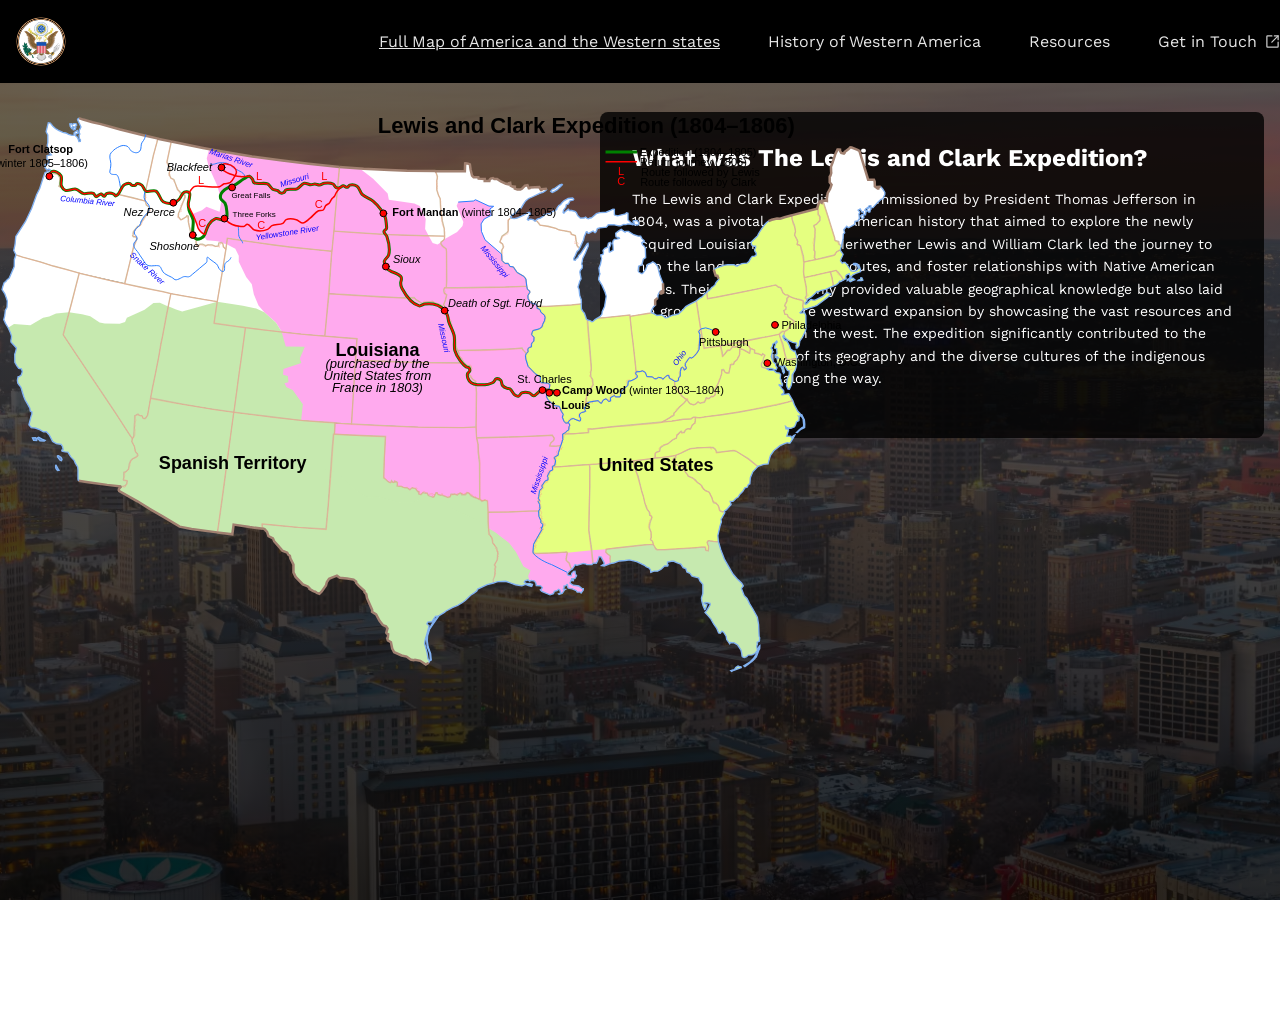
==== commit 93452f62: "Add files via upload" ====
--- a/index.html
+++ b/index.html
@@ -1,378 +1,379 @@
+<!DOCTYPE html>
+<html lang="en">
 <head>
     <meta charset="UTF-8">
-      <meta name="viewport" content="width=device-width, initial-scale=1.0">
+    <meta name="viewport" content="width=device-width, initial-scale=1.0">
+    <title>Lewis and Clark Expedition</title>
     <link href="https://fonts.googleapis.com/css2?family=Work+Sans:ital,wght@0,500;1,500&display=swap" rel="stylesheet">
     <link href="index.css" type="text/css" rel="stylesheet">
-  </head>
-  
+</head>
 <body>
-    <div class="navigation-bar">
+    <nav class="navigation-bar">
       <div id="navigation-container">
-        <img class="logo" src="Great_Seal_of_the_United_States_(obverse).svg" alt="Logo">
+        <img class="logo" src="Great_Seal_of_the_United_States_(obverse).svg" alt="Great Seal of the United States">
         <ul>
           <li class="active"><a href="#top">Full Map of America and the Western states</a></li>
           <li><a href="history.html">History of Western America</a></li>
           <li><a href="resources.html">Resources</a></li>
-          <li><a href="#" class="get-in-touch">
+          <li><a href="#contact" class="get-in-touch">
             Get in Touch 
-            <?xml version="1.0" encoding="utf-8"?>
-  <!-- License: PD. Made by Mary Akveo: https://maryakveo.com/ -->
-  <svg fill="#000000" width="800px" height="800px" viewBox="0 0 24 24" id="export-2" data-name="Flat Line" xmlns="http://www.w3.org/2000/svg" class="icon flat-line"><polyline id="primary" points="15 3 21 3 21 9" style="fill: none; stroke: rgb(225, 225, 225); stroke-linecap: round; stroke-linejoin: round; stroke-width: 2;"></polyline><line id="primary-2" data-name="primary" x1="11" y1="13" x2="21" y2="3" style="fill: none; stroke: rgb(225, 225, 225); stroke-linecap: round; stroke-linejoin: round; stroke-width: 2;"></line><path id="primary-3" data-name="primary" d="M21,13v7a1,1,0,0,1-1,1H4a1,1,0,0,1-1-1V4A1,1,0,0,1,4,3h7" style="fill: none; stroke: rgb(225, 225, 225); stroke-linecap: round; stroke-linejoin: round; stroke-width: 2;"></path></svg>
+            <svg fill="#000000" width="24" height="24" viewBox="0 0 24 24" class="icon flat-line">
+              <polyline points="15 3 21 3 21 9" style="fill: none; stroke: rgb(225, 225, 225); stroke-linecap: round; stroke-linejoin: round; stroke-width: 2;"></polyline>
+              <line x1="11" y1="13" x2="21" y2="3" style="fill: none; stroke: rgb(225, 225, 225); stroke-linecap: round; stroke-linejoin: round; stroke-width: 2;"></line>
+              <path d="M21,13v7a1,1,0,0,1-1,1H4a1,1,0,0,1-1-1V4A1,1,0,0,1,4,3h7" style="fill: none; stroke: rgb(225, 225, 225); stroke-linecap: round; stroke-linejoin: round; stroke-width: 2;"></path>
+            </svg>
           </a></li>
         </ul>
       </div>
-    </div>
-    
-    <div class="project-info">
-      <h1>
-        What was The Lewis and Clark Expedition?
-      </h1>
-      <p>
-        The Lewis and Clark Expedition, commissioned by President Thomas Jefferson in 1804, was a pivotal moment in American history that aimed to explore the newly acquired Louisiana Territory. Meriwether Lewis and William Clark led the journey to map the land, establish trade routes, and foster relationships with Native American tribes. Their findings not only provided valuable geographical knowledge but also laid the groundwork for future westward expansion by showcasing the vast resources and opportunities available in the west. The expedition significantly contributed to the nation's understanding of its geography and the diverse cultures of the indigenous peoples encountered along the way.
-      </p>
-      <div id="project-container">
+    </nav>
 
-        <div class="interactive-map">
-          <div class="map-container">
-            <?xml version="1.0" encoding="UTF-8" standalone="no"?>
-<svg class= "map" xmlns:dc="http://purl.org/dc/elements/1.1/" xmlns:cc="http://creativecommons.org/ns#" xmlns:rdf="http://www.w3.org/1999/02/22-rdf-syntax-ns#" xmlns:svg="http://www.w3.org/2000/svg" xmlns="http://www.w3.org/2000/svg" xmlns:sodipodi="http://sodipodi.sourceforge.net/DTD/sodipodi-0.dtd" xmlns:inkscape="http://www.inkscape.org/namespaces/inkscape" version="1.0" width="906.27795" height="592.78827" id="svg2" sodipodi:version="0.32" inkscape:version="0.92.4 (5da689c313, 2019-01-14)" sodipodi:docname="Carte_Lewis-Clark_Expedition-fr.svg" inkscape:output_extension="org.inkscape.output.svg.inkscape" style="display:inline">
-  <metadata id="metadata352">
-    <rdf:RDF>
-      <cc:Work rdf:about="">
-        <dc:format>image/svg+xml</dc:format>
-        <dc:type rdf:resource="http://purl.org/dc/dcmitype/StillImage"/>
-      </cc:Work>
-    </rdf:RDF>
-  </metadata>
-  <defs id="defs350">
-    <inkscape:perspective sodipodi:type="inkscape:persp3d" inkscape:vp_x="0 : 296.39499 : 1" inkscape:vp_y="0 : 1000 : 0" inkscape:vp_z="958.69 : 296.39499 : 1" inkscape:persp3d-origin="479.345 : 197.59666 : 1" id="perspective241"/>
-    <inkscape:perspective id="perspective2915" inkscape:persp3d-origin="372.04724 : 350.78739 : 1" inkscape:vp_z="744.09448 : 526.18109 : 1" inkscape:vp_y="0 : 1000 : 0" inkscape:vp_x="0 : 526.18109 : 1" sodipodi:type="inkscape:persp3d"/>
-  </defs>
-  <sodipodi:namedview inkscape:window-height="1017" inkscape:window-width="1920" inkscape:pageshadow="2" inkscape:pageopacity="0.0" borderopacity="1.0" bordercolor="#666666" pagecolor="#ffffff" id="base" inkscape:zoom="1.0346966" inkscape:cx="187.23504" inkscape:cy="246.41695" inkscape:window-x="-8" inkscape:window-y="-8" inkscape:current-layer="layer1" showgrid="false" inkscape:window-maximized="1"/>
-  <g inkscape:groupmode="layer" id="layer1" inkscape:label="Fond" style="display:inline" transform="translate(-0.7062516,-0.70574)">
-    <g transform="translate(-17.4918,-131.941)" id="States">
-      <path d="M 747.96137,581.40584 L 749.98034,589.3338 L 753.58521,598.75 L 758.74146,607.8125 L 762.33521,613.90625 L 767.02271,619.21875 L 770.92896,622.8125 L 772.49146,625.625 L 771.39771,626.875 L 770.61646,628.125 L 773.42896,635.3125 L 776.24146,638.125 L 778.74146,643.28125 L 782.17896,648.90625 L 786.55396,656.875 L 787.80396,664.21875 L 788.27271,675.78125 L 788.89771,677.5 L 788.58521,680.78125 L 786.24146,682.03125 L 786.55396,683.90625 L 785.92896,685.78125 L 786.24146,688.125 L 786.71021,690 L 784.05396,693.125 L 781.08521,694.53125 L 777.33521,694.6875 L 775.92896,696.25 L 773.58521,697.1875 L 772.33521,696.71875 L 771.24146,695.78125 L 770.92896,692.96875 L 770.14771,689.6875 L 766.86646,684.6875 L 763.42896,682.5 L 759.67896,682.1875 L 758.89771,683.4375 L 755.92896,679.21875 L 755.30396,675.78125 L 752.80396,671.875 L 751.08521,670.78125 L 749.52271,672.8125 L 747.80396,672.5 L 745.77271,667.65625 L 742.96021,663.90625 L 740.14771,658.75 L 737.64771,655.78125 L 734.21021,652.1875 L 736.24146,649.84375 L 739.36646,644.53125 L 739.21021,642.96875 L 734.83521,642.03125 L 733.27271,642.65625 L 733.58521,643.28125 L 736.08521,644.21875 L 734.67896,648.59375 L 733.89771,649.0625 L 732.17896,645.15625 L 730.92896,640.46875 L 730.61646,637.8125 L 732.02271,633.28125 L 732.02271,624.0625 L 729.05396,620.46875 L 727.80396,617.5 L 722.80396,616.25 L 720.92896,615.625 L 719.36646,613.125 L 716.08521,611.5625 L 714.99146,608.28125 L 712.33521,607.34375 L 709.99146,603.75 L 705.92896,602.34375 L 703.11646,600.9375 L 700.61646,600.9375 L 696.71021,601.71875 L 696.55396,603.59375 L 697.33521,604.53125 L 696.86646,605.625 L 693.89771,605.46875 L 690.30396,608.90625 L 686.86646,610.78125 L 683.11646,610.78125 L 679.99146,612.03125 L 679.67896,609.375 L 678.11646,607.5 L 675.30396,606.40625 L 673.74146,605 L 665.92896,601.25 L 658.58521,599.53125 L 654.36646,600.15625 L 648.58521,600.625 L 642.80396,602.65625 L 639.44116,603.2487 L 639.2112,595.46836 L 636.7112,593.59336 L 634.99245,591.87461 L 635.30495,588.90585 L 645.14871,587.65585 L 669.83625,584.84335 L 676.39876,584.21835 L 682.33627,584.06209 L 684.83627,587.8121 L 686.24252,589.21835 L 693.89879,589.3746 L 704.35642,588.7496 L 725.14883,587.4996 L 730.41229,586.8478 L 734.83635,586.8746 L 734.9926,589.6871 L 737.4926,590.46835 L 737.8051,586.2496 L 736.2426,581.87459 L 737.33635,580.31209 L 742.96136,581.09334 L 747.96137,581.40584 z M 759.91605,710.23387 L 762.25981,709.60887 L 763.50981,709.3745 L 764.91607,707.10886 L 767.1817,705.54636 L 768.43171,706.01511 L 770.07234,706.32761 L 770.46296,707.34324 L 767.10358,708.51512 L 763.04106,709.92137 L 760.77543,711.09325 L 759.91605,710.23387 z M 772.96297,705.39011 L 774.13485,706.40574 L 776.79111,704.37448 L 781.94738,700.31197 L 785.54114,696.56195 L 787.96302,690.15568 L 788.90053,688.51505 L 789.05678,685.23379 L 788.35365,685.70254 L 787.41615,688.43692 L 786.00989,692.89006 L 782.88488,697.96821 L 778.66612,702.03072 L 775.38486,703.90573 L 772.96297,705.39011 z" id="FL" style="fill:#c6e9af;fill-opacity:1"/>
-      <path d="M 753.42896,550.78125 L 751.71137,551.7183 L 749.21137,550.46829 L 748.58637,548.43704 L 747.33637,544.99954 L 745.14886,542.96828 L 742.64886,542.34328 L 741.08636,537.65578 L 738.4301,531.87452 L 734.3676,529.99951 L 732.33634,528.12451 L 731.08634,525.62451 L 729.05509,523.7495 L 726.86759,522.4995 L 724.68008,519.687 L 721.71133,517.4995 L 717.33632,515.78074 L 716.86757,514.37449 L 714.52382,511.56199 L 714.05507,510.15573 L 710.77381,505.15573 L 707.49256,505.31198 L 703.5863,502.96822 L 702.3363,501.71822 L 702.0238,499.99947 L 702.80505,498.12447 L 704.99255,497.18696 L 704.68005,495.15571 L 710.61756,492.65571 L 719.36757,488.2807 L 726.39883,487.49945 L 742.33636,487.0307 L 744.52386,488.9057 L 746.08636,492.03071 L 750.30512,491.56196 L 762.49264,490.1557 L 765.30514,490.93696 L 777.49266,498.28072 L 787.26244,506.13059 L 782.02271,511.40625 L 779.52271,517.34375 L 779.05396,523.4375 L 777.49146,524.21875 L 776.39771,526.875 L 774.05396,527.5 L 772.02271,530.9375 L 769.36646,533.59375 L 767.17896,536.875 L 765.61646,537.65625 L 762.17896,540.9375 L 759.36646,541.09375 L 760.30396,544.21875 L 755.46021,549.53125 L 753.42896,550.78125 z" id="SC" style="fill:#e5ff80;fill-opacity:1"/>
-      <path d="M 684.21127,497.65572 L 679.52376,498.43697 L 671.39875,499.53072 L 663.11749,500.39009 L 663.11749,502.49947 L 663.27374,504.53073 L 663.89874,507.81198 L 667.18,515.46824 L 669.52375,524.99951 L 670.93,530.93702 L 672.4925,535.62452 L 673.89876,542.34328 L 675.93001,548.43704 L 678.43001,551.7183 L 678.89876,554.99955 L 680.77377,555.7808 L 680.93002,557.81206 L 679.21126,562.49956 L 678.74251,565.62457 L 678.58626,567.49957 L 680.14877,571.71833 L 680.46127,576.87458 L 679.68001,579.21834 L 680.30502,579.99959 L 681.71127,580.78084 L 682.33627,584.06209 L 684.83627,587.8121 L 686.24252,589.21835 L 693.89879,589.3746 L 704.35642,588.7496 L 725.14883,587.4996 L 730.41229,586.8478 L 734.83635,586.8746 L 734.9926,589.6871 L 737.4926,590.46835 L 737.8051,586.2496 L 736.2426,581.87459 L 737.33635,580.31209 L 742.96136,581.09334 L 747.77218,581.40049 L 747.02271,575.3125 L 749.21021,565.625 L 750.61646,561.5625 L 750.14771,559.0625 L 754.05396,552.34375 L 753.47531,550.78102 L 751.71137,551.7183 L 749.21137,550.46829 L 748.58637,548.43704 L 747.33637,544.99954 L 745.14886,542.96828 L 742.64886,542.34328 L 741.08636,537.65578 L 738.4301,531.87452 L 734.3676,529.99951 L 732.33634,528.12451 L 731.08634,525.62451 L 729.05509,523.7495 L 726.86759,522.4995 L 724.68008,519.687 L 721.71133,517.4995 L 717.33632,515.78074 L 716.86757,514.37449 L 714.52382,511.56199 L 714.05507,510.15573 L 710.77381,505.15573 L 707.49256,505.31198 L 703.5863,502.96822 L 702.3363,501.71822 L 702.0238,499.99947 L 702.80505,498.12447 L 704.99255,497.18696 L 704.8363,494.98049 L 703.11755,495.46821 L 697.49254,496.40571 L 690.77378,497.18696 L 684.21127,497.65572 z" id="GA" style="fill:#e5ff80;fill-opacity:1"/>
-      <path d="M 622.33521,602.8125 L 620.77368,588.1246 L 618.11742,569.99957 L 618.27367,556.4058 L 619.05492,526.40576 L 618.89867,510.31198 L 619.05823,504.10775 L 626.55494,503.74947 L 653.42998,501.24947 L 663.26034,500.39009 L 663.11749,502.49947 L 663.27374,504.53073 L 663.89874,507.81198 L 667.18,515.46824 L 669.52375,524.99951 L 670.93,530.93702 L 672.4925,535.62452 L 673.89876,542.34328 L 675.93001,548.43704 L 678.43001,551.7183 L 678.89876,554.99955 L 680.77377,555.7808 L 680.93002,557.81206 L 679.21126,562.49956 L 678.74251,565.62457 L 678.58626,567.49957 L 680.14877,571.71833 L 680.46127,576.87458 L 679.68001,579.21834 L 680.30502,579.99959 L 681.71127,580.78084 L 682.49252,584.21835 L 676.39876,584.21835 L 669.83625,584.84335 L 645.14871,587.65585 L 635.30495,588.90585 L 634.99245,591.87461 L 636.7112,593.59336 L 639.2112,595.46836 L 639.77262,603.13821 L 633.42896,605.625 L 630.77271,605.3125 L 633.42896,603.4375 L 633.42896,602.5 L 630.46021,596.71875 L 628.27271,596.09375 L 626.86646,600.3125 L 625.61646,602.96875 L 624.99146,602.8125 L 622.33521,602.8125 z" id="AL" style="fill:#e5ff80;fill-opacity:1"/>
-      <path d="M 821.93245,440.14615 L 823.58521,444.6875 L 827.02271,450.9375 L 829.36646,453.28125 L 829.99146,455.46875 L 827.64771,455.625 L 828.42896,456.25 L 828.11646,460.3125 L 825.61646,461.5625 L 824.99146,463.59375 L 823.74146,466.40625 L 820.14771,467.96875 L 817.80396,467.65625 L 816.39771,467.5 L 814.83521,466.25 L 815.14771,467.5 L 815.14771,468.4375 L 817.02271,468.4375 L 817.80396,469.6875 L 815.92896,475.78125 L 819.99146,475.78125 L 820.61646,477.34375 L 822.80396,475.15625 L 824.05396,474.6875 L 822.17896,478.125 L 819.21021,482.8125 L 817.96021,482.8125 L 816.86646,482.34375 L 814.21021,482.96875 L 809.21021,485.3125 L 802.96021,490.46875 L 799.67896,495 L 797.80396,501.25 L 797.33521,503.59375 L 792.80396,504.0625 L 787.10618,506.20872 L 777.49266,498.28072 L 765.30514,490.93696 L 762.49264,490.1557 L 750.30512,491.56196 L 746.08636,492.03071 L 744.52386,488.9057 L 742.33636,487.0307 L 726.39883,487.49945 L 719.36757,488.2807 L 710.61756,492.65571 L 704.68005,495.15571 L 703.11755,495.46821 L 697.49254,496.40571 L 690.77378,497.18696 L 684.21127,497.65572 L 684.52377,492.96821 L 686.24252,491.56196 L 688.89878,490.93696 L 689.52378,487.3432 L 693.58629,484.68695 L 697.33629,483.28069 L 701.3988,479.84319 L 705.61755,477.81194 L 706.24255,474.84318 L 709.99256,471.09318 L 710.61756,470.93693 C 710.61756,470.93693 710.61756,472.03068 711.39881,472.03068 C 712.18006,472.03068 713.27382,472.34318 713.27382,472.34318 L 715.46132,468.90567 L 717.49257,468.28067 L 719.68007,468.59317 L 721.24258,465.15567 L 724.05508,462.65566 L 724.52383,460.62441 L 724.52383,456.79628 L 728.89884,457.49941 L 735.7961,456.2494 L 751.08637,454.3744 L 767.6489,451.8744 L 787.56195,448.22704 L 806.08645,444.53064 L 817.18022,441.71813 L 821.93245,440.14615 z M 825.69753,472.02993 L 828.19754,469.60804 L 831.24442,467.10803 L 832.7288,466.48303 L 832.88505,464.5299 L 832.26005,458.59238 L 830.8538,456.32675 L 830.22879,454.52987 L 830.93192,454.29549 L 833.58818,459.60801 L 833.97881,463.9049 L 833.82256,467.18616 L 830.5413,468.67054 L 827.80691,471.0143 L 826.71316,472.18618 L 825.69753,472.02993 z" id="NC" style="fill:#e5ff80;fill-opacity:1"/>
-      <path d="M 691.39878,461.56191 L 641.24246,466.40567 L 626.01034,468.12442 L 621.5438,468.61997 L 617.80492,468.59317 L 617.80492,472.34318 L 609.67991,472.81193 L 602.96115,473.43693 L 592.23649,473.48807 L 591.98061,479.1282 L 589.914,485.19371 L 588.95223,488.10878 L 587.64863,492.34321 L 587.33613,494.84321 L 583.42987,497.03071 L 584.83612,500.46822 L 583.89862,504.68697 L 582.41427,506.32761 L 590.30488,506.24948 L 613.58617,504.37448 L 618.74247,504.21823 L 626.55494,503.74947 L 653.42998,501.24947 L 663.26034,500.46822 L 671.39875,499.53072 L 679.52376,498.43697 L 684.21127,497.65572 L 684.52377,492.96821 L 686.24252,491.56196 L 688.89878,490.93696 L 689.52378,487.3432 L 693.58629,484.68695 L 697.33629,483.28069 L 701.3988,479.84319 L 705.61755,477.81194 L 706.24255,474.84318 L 709.99256,471.09318 L 710.61756,470.93693 C 710.61756,470.93693 710.61756,472.03068 711.39881,472.03068 C 712.18006,472.03068 713.27382,472.34318 713.27382,472.34318 L 715.46132,468.90567 L 717.49257,468.28067 L 719.68007,468.59317 L 721.24258,465.15567 L 724.05508,462.65566 L 724.52383,460.62441 L 724.6943,456.82389 L 722.49258,456.8744 L 720.14883,458.74941 L 712.49256,458.90566 L 700.89869,460.74273 L 691.39878,461.56191 z" id="TN" style="fill:#e5ff80;fill-opacity:1"/>
-      <path d="M 862.49149,325.46873 L 862.0247,321.40505 L 861.24345,317.18629 L 859.60283,311.48316 L 865.14971,309.99878 L 866.71221,311.09253 L 869.99347,315.31129 L 872.80498,319.60877 L 869.99146,321.09375 L 868.74146,320.9375 L 867.64771,322.65625 L 865.30396,324.53125 L 862.49149,325.46873 z" id="RI" style="fill:#e5ff80;fill-opacity:1"/>
-      <path d="M 862.96025,325.46873 L 862.0247,321.40505 L 861.24345,317.18629 L 859.68095,311.40503 L 854.68093,312.49878 L 833.58714,317.10816 L 834.21214,320.3113 L 835.61839,327.34257 L 835.61839,335.15508 L 834.52464,337.34259 L 836.29571,339.38112 L 841.08521,336.09375 L 844.52271,332.96875 L 846.39771,330.9375 L 847.17896,331.5625 L 849.83521,330.15625 L 854.83521,329.0625 L 862.96025,325.46873 z" id="CT" style="fill:#e5ff80;fill-opacity:1"/>
-      <path d="M 887.53146,319.69638 L 889.63069,319.03346 L 890.07264,317.37618 L 891.06701,317.48666 L 892.06138,319.69638 L 890.84604,320.13832 L 887.08952,320.24881 L 887.53146,319.69638 z M 878.47163,320.46978 L 880.68134,317.92861 L 882.22815,317.92861 L 883.99592,319.36492 L 881.67572,320.35929 L 879.57649,321.35366 L 878.47163,320.46978 z M 844.83716,299.2175 L 861.7122,295.15499 L 863.89971,294.52999 L 865.93096,291.40499 L 869.54267,289.79735 L 872.33521,294.0625 L 869.99146,299.0625 L 869.67896,300.46875 L 871.55396,302.96875 L 872.64771,302.1875 L 874.36646,302.1875 L 876.55396,304.6875 L 880.30396,310.46875 L 883.74146,310.9375 L 885.92896,310 L 887.64771,308.28125 L 886.86646,305.625 L 884.83521,304.0625 L 883.42896,304.84375 L 882.49146,303.59375 L 882.96021,303.125 L 884.99146,302.96875 L 886.71021,303.75 L 888.58521,306.09375 L 889.52271,308.90625 L 889.83521,311.25 L 885.77271,312.65625 L 882.02271,314.53125 L 878.27271,318.90625 L 876.39771,320.3125 L 876.39771,319.375 L 878.74146,317.96875 L 879.21021,316.25 L 878.42896,313.28125 L 875.61646,314.6875 L 874.83521,316.09375 L 875.30396,318.28125 L 872.64873,319.6869 L 869.99347,315.31129 L 866.71221,311.09253 L 865.14971,309.99878 L 859.60283,311.48316 L 854.68093,312.49878 L 833.58714,317.10816 L 832.64964,311.56128 L 833.27464,301.32689 L 838.27465,300.46751 L 844.83716,299.2175" id="MA" style="fill:#e5ff80;fill-opacity:1"/>
-      <path d="M 909.99146,226.40625 L 911.86646,228.4375 L 914.05396,232.03125 L 914.05396,233.90625 L 912.02271,238.4375 L 910.14771,239.0625 L 906.86646,242.03125 L 902.17896,247.34375 C 902.17896,247.34375 901.55396,247.34375 900.92896,247.34375 C 900.30396,247.34375 899.99146,245.3125 899.99146,245.3125 L 898.27271,245.46875 L 897.33521,246.875 L 894.99146,248.28125 L 894.05396,249.6875 L 895.61646,251.09375 L 895.14771,251.71875 L 894.67896,254.375 L 892.80396,254.21875 L 892.80396,252.65625 L 892.49146,251.40625 L 891.08521,251.71875 L 889.36646,248.59375 L 887.33521,249.84375 L 888.58521,251.25 L 888.89771,252.34375 L 888.11646,253.59375 L 888.42896,256.5625 L 888.58521,258.125 L 887.02271,260.625 L 884.21021,261.09375 L 883.89771,263.90625 L 878.74146,266.875 L 877.49146,267.34375 L 875.92896,265.9375 L 872.96021,269.375 L 873.89771,272.5 L 872.49146,273.75 L 872.33521,277.96875 L 870.81081,285.33474 L 868.43097,284.21747 L 867.96221,281.24871 L 864.21221,280.15496 L 863.89971,277.4987 L 856.86844,254.8424 L 852.26199,240.56238 L 854.62208,240.22882 L 856.08521,240.625 L 856.08521,238.125 L 856.86646,232.8125 L 859.36646,228.28125 L 860.77271,224.375 L 858.89771,222.03125 L 858.89771,216.25 L 859.67896,215.3125 L 860.46021,212.65625 L 860.30396,211.25 L 860.14771,206.5625 L 861.86646,201.875 L 864.67896,193.28125 L 866.71021,189.21875 L 867.96021,189.21875 L 869.21021,189.375 L 869.21021,190.46875 L 870.46021,192.65625 L 873.11646,193.28125 L 873.89771,192.5 L 873.89771,191.5625 L 877.80396,188.75 L 879.52271,187.03125 L 880.92896,187.1875 L 886.71021,189.53125 L 888.58521,190.46875 L 897.33521,219.375 L 903.11646,219.375 L 903.89771,221.25 L 904.05396,225.9375 L 906.86646,228.125 L 907.64771,228.125 L 907.80396,227.65625 L 907.33521,226.5625 L 909.99146,226.40625 z M 889.76025,255.5448 L 891.24463,254.06042 L 892.57276,255.07605 L 893.11964,257.41981 L 891.47901,258.27919 L 889.76025,255.5448 z M 896.24465,249.84166 L 897.9634,251.63854 C 897.9634,251.63854 899.21341,251.71666 899.21341,251.40416 C 899.21341,251.09166 899.44778,249.45103 899.44778,249.45103 L 900.30716,248.66978 L 899.52591,246.95102 L 897.57278,247.65415 L 896.24465,249.84166 z" id="ME" style="fill:#ffffff;fill-opacity:1"/>
-      <path d="M 869.54367,289.76043 L 869.83521,288.28125 L 870.88894,285.10037 L 868.43097,284.21747 L 867.96221,281.24871 L 864.21221,280.15496 L 863.89971,277.4987 L 856.86844,254.8424 L 852.42102,240.78614 L 851.55396,240.78125 L 850.92896,242.34375 L 850.30396,241.875 L 849.36646,240.9375 L 847.96021,242.8125 L 847.03595,248.11485 L 847.33717,253.5924 L 849.21217,256.24866 L 849.21217,260.15492 L 845.61841,264.06117 L 843.11841,265.15493 L 843.11841,266.24868 L 844.21216,267.96743 L 844.21216,276.2487 L 843.43091,285.15497 L 843.27466,289.84248 L 844.21216,291.09249 L 844.05591,295.46749 L 843.58716,297.18625 L 844.99341,299.13937 L 861.7122,295.15499 L 863.89971,294.52999 L 865.93096,291.40499 L 869.54367,289.76043 z" id="NH" style="fill:#e5ff80;fill-opacity:1"/>
-      <path d="M 833.43089,301.56126 L 832.64964,296.0925 L 829.68088,285.46747 L 829.05588,285.15497 L 826.24337,283.90497 L 827.02462,281.09246 L 826.24337,279.06121 L 823.74337,274.6862 L 824.68087,270.93619 L 823.89962,265.93618 L 821.55586,259.68616 L 820.77725,254.9284 L 847.02369,247.96807 L 847.33717,253.5924 L 849.21217,256.24866 L 849.21217,260.15492 L 845.61841,264.06117 L 843.11841,265.15493 L 843.11841,266.24868 L 844.21216,267.96743 L 844.21216,276.2487 L 843.43091,285.15497 L 843.27466,289.84248 L 844.21216,291.09249 L 844.05591,295.46749 L 843.58716,297.18625 L 844.99341,299.13937 L 838.27465,300.46751 L 833.43089,301.56126 z" id="VT" style="fill:#e5ff80;fill-opacity:1"/>
-      <path d="M 818.11835,335.62383 L 817.0246,334.68633 L 814.52459,334.53008 L 812.33709,332.65508 L 809.99333,327.49882 L 807.08931,326.59924 L 804.83707,324.53006 L 786.86828,328.43632 L 745.30569,336.87384 L 736.71192,338.28009 L 735.99847,331.58953 L 738.58521,329.84375 L 739.83521,328.75 L 740.77271,327.1875 L 742.49146,326.09375 L 744.36646,324.375 L 744.83521,322.8125 L 746.86646,320.15625 L 747.96021,319.21875 L 747.80396,318.28125 L 746.55396,315.3125 L 744.83521,315.15625 L 742.96021,309.21875 L 745.77271,307.5 L 749.99146,306.09375 L 753.89771,304.84375 L 757.02271,304.375 L 763.11646,304.21875 L 764.99146,305.46875 L 766.55396,305.625 L 768.58521,304.375 L 771.08521,303.28125 L 776.08521,302.8125 L 778.11646,301.09375 L 779.83521,297.96875 L 781.39771,296.09375 L 783.42896,296.09375 L 785.30396,295 L 785.46021,292.8125 L 784.05396,290.78125 L 783.74146,289.375 L 784.83521,287.34375 L 784.83521,285.9375 L 783.11646,285.9375 L 781.39771,285.15625 L 780.61646,284.0625 L 780.46021,281.5625 L 786.08521,276.25 L 786.71021,275.46875 L 788.11646,272.65625 L 790.92896,268.28125 L 793.58521,264.6875 L 795.61646,262.34375 L 797.95073,260.57924 L 800.92896,259.375 L 806.24146,258.125 L 809.36646,258.28125 L 813.74146,256.875 L 821.05346,254.87315 L 821.55586,259.68616 L 823.89962,265.93618 L 824.68087,270.93619 L 823.74337,274.6862 L 826.24337,279.06121 L 827.02462,281.09246 L 826.24337,283.90497 L 829.05588,285.15497 L 829.68088,285.46747 L 832.64964,296.0925 L 833.11839,301.09251 L 832.64964,311.56128 L 833.43089,316.87379 L 834.21214,320.3113 L 835.61839,327.34257 L 835.61839,335.15508 L 834.52464,337.34259 L 836.30241,339.26868 L 836.08521,340.78125 L 834.21021,342.5 L 834.52271,343.75 L 835.77271,343.4375 L 837.17896,342.1875 L 839.36646,339.6875 L 840.46021,339.0625 L 842.02271,339.6875 L 844.21021,339.84375 L 851.86646,336.09375 L 854.67896,333.4375 L 855.92896,332.03125 L 859.99146,333.59375 L 856.71021,337.03125 L 852.96021,339.84375 L 846.08521,345 L 843.58521,345.9375 L 837.96021,347.8125 L 834.05396,348.90625 L 832.58951,348.39116 L 832.02463,345.15511 L 832.49338,342.49885 L 832.33713,340.4676 L 829.83713,339.37384 L 825.46212,338.43634 L 821.71211,337.34259 L 818.11835,335.62383 z" id="NY" style="fill:#e5ff80;fill-opacity:1"/>
-      <path d="M 818.11835,335.62383 L 816.0871,337.96759 L 816.0871,340.93635 L 814.21209,343.9051 L 814.05584,345.46761 L 815.30585,346.71761 L 815.1496,349.06137 L 812.96209,350.15512 L 813.74334,352.81137 L 813.89959,353.90513 L 816.55585,354.21763 L 817.49335,356.71763 L 820.93086,359.06139 L 823.27461,360.62389 L 823.27461,361.40514 L 820.14961,364.3739 L 818.5871,366.5614 L 817.18085,369.21766 L 814.99335,370.46766 L 813.82147,371.17079 L 813.58709,372.34267 L 812.99825,374.86217 L 814.05396,377.03125 L 817.17896,379.84375 L 821.86646,382.03125 L 825.77271,382.65625 L 825.92896,384.0625 L 825.14771,385 L 825.46021,387.65625 L 826.24146,387.65625 L 828.27271,385.3125 L 829.05396,380.625 L 831.71021,376.71875 L 834.67896,370.46875 L 835.77271,365.15625 L 835.14771,364.0625 L 834.99146,355 L 833.42896,351.71875 L 832.33521,352.5 L 829.67896,352.8125 L 829.21021,352.34375 L 830.30396,351.40625 L 832.33521,349.53125 L 832.39616,348.47403 L 832.02463,345.15511 L 832.49338,342.49885 L 832.33713,340.4676 L 829.83713,339.37384 L 825.46212,338.43634 L 821.71211,337.34259 L 818.11835,335.62383 z" id="NJ" style="fill:#e5ff80;fill-opacity:1"/>
-      <path d="M 813.89959,371.09266 L 814.99335,370.46766 L 817.18085,369.21766 L 818.5871,366.5614 L 820.14961,364.3739 L 823.27461,361.40514 L 823.27461,360.62389 L 820.93086,359.06139 L 817.49335,356.71763 L 816.55585,354.21763 L 813.89959,353.90513 L 813.74334,352.81137 L 812.96209,350.15512 L 815.1496,349.06137 L 815.30585,346.71761 L 814.05584,345.46761 L 814.21209,343.9051 L 816.0871,340.93635 L 816.0871,337.96759 L 818.35273,335.62384 L 817.0246,334.68633 L 814.52459,334.53008 L 812.33709,332.65508 L 809.99333,327.49882 L 807.08931,326.59924 L 804.83707,324.53006 L 786.86828,328.43632 L 745.30569,336.87384 L 736.71192,338.28009 L 736.23284,331.43328 L 730.92896,336.875 L 729.67896,337.34375 L 725.61731,340.25194 L 728.43065,358.74889 L 730.06152,369.13972 L 733.51377,387.75656 L 737.98979,387.03055 L 749.53364,385.57836 L 786.19094,378.1697 L 800.56927,375.44087 L 808.59182,373.87281 L 809.83708,372.65517 L 811.86834,371.09266 L 813.89959,371.09266 z" id="PA" style="fill:#e5ff80;fill-opacity:1"/>
-      <path d="M 812.80396,374.375 L 813.58709,372.34267 L 813.82147,371.09266 L 811.86834,371.09266 L 809.83708,372.65517 L 808.43083,374.06142 L 809.83708,378.12393 L 812.02459,383.59269 L 814.05584,392.96771 L 815.61835,399.06148 L 820.46211,398.90523 L 826.39866,397.73386 L 824.21021,390.625 L 823.27271,391.09375 L 819.83521,388.75 L 818.11646,384.21875 L 816.24146,380.78125 L 814.05396,379.84375 L 812.02271,376.40625 L 812.80396,374.375 z" id="DE" style="fill:#e5ff80;fill-opacity:1"/>
-      <path d="M 826.39771,397.65625 L 820.46211,398.90523 L 815.61835,399.06148 L 814.05584,392.96771 L 812.02459,383.59269 L 809.83708,378.12393 L 808.59182,373.87281 L 800.56927,375.44087 L 786.19094,378.1697 L 749.99293,385.46788 L 751.08637,390.31181 L 752.02387,395.78056 L 752.33637,395.46806 L 754.36763,393.12431 L 756.55513,390.15555 L 758.89888,389.9993 L 760.30514,388.59305 L 762.02389,386.09305 L 763.27389,386.71805 L 766.08639,386.40555 L 768.5864,384.3743 L 770.52612,382.96967 L 772.3096,382.50092 L 773.89891,383.59305 L 776.71141,384.9993 L 778.58641,386.71805 L 779.75829,388.20243 L 783.74267,389.84305 L 783.74267,392.65556 L 789.05518,393.90556 L 790.93018,395.15556 L 791.86768,393.28056 L 794.05519,394.84306 L 792.64893,397.96807 L 792.33643,400.62432 L 790.61768,403.12432 L 790.61768,405.15558 L 791.24268,406.87433 L 796.13715,408.18465 L 800.30396,408.125 L 803.27271,409.0625 L 805.30396,409.375 L 806.24146,407.34375 L 804.83521,405.3125 L 804.83521,403.59375 L 802.49146,401.5625 L 800.46021,396.25 L 801.71021,391.09375 L 801.55396,389.0625 L 800.30396,387.8125 C 800.30396,387.8125 801.71021,386.25 801.71021,385.625 C 801.71021,385 802.17896,383.59375 802.17896,383.59375 L 804.05396,382.34375 L 805.92896,380.78125 L 806.39771,381.71875 L 804.99146,383.28125 L 803.74146,386.875 L 804.05396,387.96875 L 805.77271,388.28125 L 806.24146,393.59375 L 804.21021,394.53125 L 804.52271,397.96875 L 804.99146,397.8125 L 806.08521,395.9375 L 807.64771,397.65625 L 806.08521,398.90625 L 805.77271,402.1875 L 808.27271,405.46875 L 812.02271,405.9375 L 813.58521,405.15625 L 816.71021,410.15625 L 818.42896,410.625 L 818.42896,414.0625 L 816.24146,418.75 L 815.77271,425.46875 L 817.17896,428.75 L 818.58521,428.90625 L 820.46021,424.84375 L 821.24146,421.40625 L 821.39771,414.53125 L 824.36646,409.84375 L 826.39771,403.125 L 826.39771,397.65625 z M 810.54123,407.10783 L 811.63498,409.52971 L 811.79123,411.24847 L 812.88498,413.04535 C 812.88498,413.04535 813.74436,412.18597 813.74436,411.87347 C 813.74436,411.56097 813.04124,408.90471 813.04124,408.90471 L 812.33811,406.63907 L 810.54123,407.10783 z" id="MD" style="fill:#e5ff80;fill-opacity:1"/>
-      <path d="M 750.01158,385.53277 L 751.08637,390.31181 L 752.02387,395.78056 L 752.33637,395.46806 L 754.36763,393.12431 L 756.55513,390.15555 L 758.89888,389.9993 L 760.30514,388.59305 L 762.02389,386.09305 L 763.27389,386.71805 L 766.08639,386.40555 L 768.5864,384.3743 L 770.52612,382.96967 L 772.3096,382.50092 L 773.89891,383.59305 L 776.71141,384.9993 L 778.58641,386.71805 L 779.91454,387.96805 L 778.89892,392.81181 L 773.43015,389.84305 L 769.05515,388.1243 L 768.8989,393.28056 L 768.43015,395.31181 L 766.86765,397.96807 L 766.24264,399.53057 L 763.27389,401.87432 L 762.80514,404.06183 L 759.52388,404.37433 L 759.21138,407.34308 L 758.11763,412.65559 L 755.61763,412.65559 L 754.36763,411.87434 L 752.80512,409.21808 L 751.08637,409.37433 L 750.77387,413.59309 L 748.74262,419.99935 L 743.89886,430.46812 L 744.68011,431.71812 L 744.52386,434.37437 L 742.49261,436.24937 L 741.08636,435.93687 L 737.96135,438.28063 L 735.46135,437.34313 L 733.7426,441.87438 C 733.7426,441.87438 730.14884,442.65563 729.52384,442.81188 C 728.89884,442.96813 727.18009,441.56188 727.18009,441.56188 L 724.83633,443.74938 L 722.33633,444.37439 L 719.52382,443.59313 L 718.27382,442.34313 L 716.15497,439.42096 L 713.11756,437.49938 L 710.61756,434.84312 L 707.80506,431.24937 L 707.18006,429.06186 L 704.68005,427.65561 L 703.8988,426.09311 L 703.66442,421.01497 L 705.7738,420.93685 L 707.64881,420.1556 L 707.80506,417.49935 L 709.36756,416.09309 L 709.52381,411.24934 L 710.46131,407.49933 L 711.71131,406.87433 L 712.96131,407.96808 L 713.43007,409.68683 L 715.14882,408.74933 L 715.61757,407.18683 L 714.52382,405.46808 L 714.52382,403.12432 L 715.46132,401.87432 L 717.64882,398.59307 L 718.89882,397.18682 L 720.93008,397.65557 L 723.11758,396.09306 L 726.08633,392.81181 L 728.27384,389.0618 L 728.58634,383.59305 L 729.05509,378.74929 L 729.05509,374.21803 L 727.96134,371.24928 L 728.89884,369.84302 L 730.13936,368.59302 L 733.51377,387.75656 L 737.98979,387.03055 L 750.01158,385.53277 z" id="WV" style="fill:#e5ff80;fill-opacity:1"/>
-      <path d="M 716.39882,438.90563 L 718.27382,442.34313 L 719.52382,443.59313 L 722.33633,444.37439 L 724.83633,443.74938 L 727.18009,441.56188 C 727.18009,441.56188 728.89884,442.96813 729.52384,442.81188 C 730.14884,442.65563 733.7426,441.87438 733.7426,441.87438 L 735.46135,437.34313 L 737.96135,438.28063 L 741.08636,435.93687 L 742.49261,436.24937 L 744.52386,434.37437 L 744.68011,431.71812 L 743.89886,430.46812 L 748.74262,419.99935 L 750.77387,413.59309 L 751.08637,409.37433 L 752.80512,409.21808 L 754.36763,411.87434 L 755.61763,412.65559 L 758.11763,412.65559 L 759.21138,407.34308 L 759.52388,404.37433 L 762.80514,404.06183 L 763.27389,401.87432 L 766.24264,399.53057 L 766.86765,397.96807 L 768.43015,395.31181 L 768.8989,393.28056 L 769.05515,388.1243 L 773.43015,389.84305 L 778.89892,392.81181 L 779.68016,387.88993 L 783.74267,389.84305 L 783.74267,392.65556 L 789.05518,393.90556 L 790.93018,395.15556 L 791.86768,393.28056 L 794.05519,394.84306 L 792.64893,397.96807 L 792.33643,400.62432 L 790.61768,403.12432 L 790.61768,405.15558 L 791.24268,406.87433 L 796.13715,408.18465 L 797.96021,409.6875 L 802.96021,410 L 805.46021,412.1875 L 808.58521,412.8125 L 809.83521,414.0625 L 809.36646,418.4375 L 810.30396,419.375 L 810.46021,421.5625 L 811.71021,423.59375 L 811.55396,425.3125 L 808.42896,424.21875 L 808.42896,425.15625 L 810.30396,426.71875 L 810.30396,427.8125 L 811.71021,428.90625 L 812.96021,430.46875 L 813.11646,432.65625 L 810.92896,434.0625 L 811.24146,434.53125 L 813.74146,434.0625 L 816.86646,433.4375 L 817.96021,433.28125 L 821.89946,440.07307 L 817.18022,441.71813 L 806.08645,444.53064 L 787.56195,448.22704 L 767.6489,451.8744 L 751.08637,454.3744 L 735.7961,456.2494 L 728.89884,457.49941 L 724.53805,456.90202 L 722.49258,456.8744 L 720.14883,458.74941 L 712.49256,458.90566 L 700.89869,460.74273 L 691.23469,461.64396 L 693.89879,460.31191 L 699.36754,457.03065 L 703.11755,454.9994 L 703.11755,452.96815 L 704.8363,451.2494 L 709.21131,446.09314 L 713.27382,442.65563 L 716.39882,438.90563 z" id="VA" style="fill:#e5ff80;fill-opacity:1"/>
-      <path d="M 716.28833,439.62379 L 713.27382,442.65563 L 709.21131,446.09314 L 704.8363,451.2494 L 703.11755,452.96815 L 703.11755,454.9994 L 699.36754,457.03065 L 693.89879,460.31191 L 691.37443,461.67077 L 641.24246,466.40567 L 626.01034,468.12442 L 621.5438,468.61997 L 617.80492,468.59317 L 617.80492,472.34318 L 609.67991,472.81193 L 602.96115,473.43693 L 592.87965,473.63565 L 593.851,472.43435 L 595.95809,470.7313 L 597.94683,469.62645 L 598.1678,466.53285 L 599.05169,464.76508 L 597.49864,462.31115 L 598.27364,460.46816 L 600.46115,458.74941 L 602.4924,458.12441 L 605.14865,459.37441 L 608.58616,460.62441 L 609.67991,460.31191 L 609.83616,458.12441 L 608.58616,455.78065 L 608.89866,453.59315 L 610.77366,452.1869 L 613.27367,451.5619 L 614.83617,450.9369 L 614.05492,449.21814 L 613.42992,447.34314 L 614.52367,446.56189 L 615.53929,443.35875 L 618.42992,441.71813 L 624.05493,440.78063 L 627.49244,440.31188 L 628.89869,442.18688 L 630.61744,442.96813 L 632.33619,439.84313 L 635.1487,438.43688 L 637.0237,439.99938 L 637.80495,441.09313 L 639.83621,440.62438 L 639.67995,437.34313 L 642.49246,435.78062 L 643.58621,434.99937 L 644.67996,436.56187 L 649.21122,436.56187 L 649.99247,434.53062 L 649.67997,432.34312 L 652.49247,428.90561 L 657.02373,425.15561 L 657.49248,420.7806 L 660.14874,420.4681 L 663.89874,418.74935 L 666.555,416.87434 L 666.24249,414.99934 L 664.83624,413.59309 L 665.38312,411.48372 L 669.3675,411.24934 L 671.71125,410.46809 L 674.52376,412.03059 L 676.08626,416.24934 L 681.71127,416.56184 L 683.43002,418.2806 L 685.46127,418.43685 L 687.80503,417.0306 L 690.77378,417.49935 L 692.02378,418.9056 L 694.68004,416.40559 L 696.39879,415.15559 L 697.96129,415.15559 L 698.58629,417.81185 L 700.30505,418.74935 L 703.74255,420.7806 L 703.8988,426.09311 L 704.68005,427.65561 L 707.18006,429.06186 L 707.80506,431.24937 L 710.61756,434.84312 L 713.11756,437.49938 L 716.28833,439.62379 z" id="KY" style="fill:#e5ff80;fill-opacity:1"/>
-      <path d="M 725.61815,340.03513 L 718.74146,344.0625 L 714.99146,346.25 L 711.71021,349.84375 L 707.80396,353.59375 L 704.67896,354.375 L 701.86646,354.84375 L 696.55396,357.34375 L 694.52271,357.5 L 691.24146,354.53125 L 686.24146,355.15625 L 683.74146,353.75 L 681.44008,352.44438 L 676.71126,353.12425 L 666.8675,354.68675 L 659.36748,355.85863 L 660.61749,369.99927 L 662.33624,383.28054 L 664.83624,405.93683 L 665.38312,411.48372 L 669.3675,411.24934 L 671.71125,410.46809 L 674.52376,412.03059 L 676.08626,416.24934 L 681.71127,416.56184 L 683.43002,418.2806 L 685.46127,418.43685 L 687.80503,417.0306 L 690.77378,417.49935 L 692.02378,418.9056 L 694.68004,416.40559 L 696.39879,415.15559 L 697.96129,415.15559 L 698.58629,417.81185 L 700.30505,418.74935 L 703.66442,421.01497 L 705.7738,420.93685 L 707.64881,420.1556 L 707.80506,417.49935 L 709.36756,416.09309 L 709.52381,411.24934 L 710.46131,407.49933 L 711.71131,406.87433 L 712.96131,407.96808 L 713.43007,409.68683 L 715.14882,408.74933 L 715.61757,407.18683 L 714.52382,405.46808 L 714.52382,403.12432 L 715.46132,401.87432 L 717.64882,398.59307 L 718.89882,397.18682 L 720.93008,397.65557 L 723.11758,396.09306 L 726.08633,392.81181 L 728.27384,389.0618 L 728.58634,383.59305 L 729.05509,378.74929 L 729.05509,374.21803 L 727.96134,371.24928 L 728.89884,369.84302 L 730.22725,369.13972 L 728.43065,358.74889 L 725.61815,340.03513 z" id="OH" style="fill:#e5ff80;fill-opacity:1"/>
-      <path d="M 579.82856,230.97629 L 581.59633,228.98755 L 583.69556,228.21415 L 588.88839,224.45763 L 591.0981,223.9052 L 591.54005,224.34715 L 586.56819,229.31901 L 583.3641,231.19726 L 581.37536,232.08115 L 579.82856,230.97629 z M 663.11884,262.0292 L 663.74384,264.45108 L 666.86885,264.60733 L 668.11886,263.43545 C 668.11886,263.43545 668.04073,262.0292 667.72823,261.87295 C 667.41573,261.7167 666.16573,260.07607 666.16573,260.07607 L 664.05635,260.31044 L 662.49384,260.46669 L 662.18134,261.56045 L 663.11884,262.0292 z M 692.17896,322.96875 L 689.05396,315 L 686.86646,306.25 L 684.52271,303.125 L 682.02271,301.40625 L 680.46021,302.5 L 676.71021,304.21875 L 674.83521,309.0625 L 672.17896,312.65625 L 671.08521,313.28125 L 669.67896,312.65625 C 669.67896,312.65625 667.17896,311.25 667.33521,310.625 C 667.49146,310 667.80396,305.78125 667.80396,305.78125 L 671.08521,304.53125 L 671.86646,301.25 L 672.49146,298.75 L 674.83521,297.1875 L 674.52271,287.5 L 672.96021,285.3125 L 671.71021,284.53125 L 670.92896,282.5 L 671.71021,281.71875 L 673.27271,282.03125 L 673.42896,280.46875 L 671.08521,278.28125 L 669.83521,275.78125 L 667.33521,275.78125 L 662.96021,274.375 L 657.64771,271.09375 L 654.99146,271.09375 L 654.36646,271.71875 L 653.42896,271.25 L 650.46021,269.0625 L 647.64771,270.78125 L 644.83521,272.96875 L 645.14771,276.40625 L 646.08521,276.71875 L 648.11646,277.1875 L 648.58521,277.96875 L 646.08521,278.75 L 643.58521,279.0625 L 642.17896,280.78125 L 641.86646,282.8125 L 642.17896,284.375 L 642.49146,289.6875 L 639.05396,291.71875 L 638.42896,291.5625 L 638.42896,287.5 L 639.67896,285.15625 L 640.30396,282.8125 L 639.52271,282.03125 L 637.64771,282.8125 L 636.71021,286.875 L 634.05396,287.96875 L 632.33521,289.84375 L 632.17896,290.78125 L 632.80396,291.5625 L 632.17896,294.0625 L 629.99146,294.53125 L 629.99146,295.625 L 630.77271,297.96875 L 629.67896,303.90625 L 628.11646,307.8125 L 628.74146,312.34375 L 629.21021,313.4375 L 628.42896,315.78125 L 628.11646,316.5625 L 627.80396,319.21875 L 631.24146,325 L 634.05396,331.25 L 635.46021,335.9375 L 634.67896,340.46875 L 633.74146,346.25 L 631.39771,351.25 L 631.08521,353.90625 L 628.10533,356.91293 L 627.38703,357.65588 L 631.86744,357.49926 L 653.11748,355.31175 L 659.05498,354.68675 L 659.36748,355.85863 L 666.8675,354.68675 L 676.71126,353.12425 L 681.75258,352.67876 L 680.46021,351.5625 L 680.61646,350.15625 L 682.64771,346.5625 L 684.58131,344.88281 L 684.36646,340 L 685.91,338.45646 L 686.96412,338.125 L 687.17896,334.6875 L 688.66333,331.75782 L 689.67896,332.34375 L 689.83521,332.96875 L 690.61646,333.125 L 692.49146,332.1875 L 692.17896,322.96875 z M 565.07738,259.59344 L 566.86646,258.59375 L 569.52271,257.8125 L 572.96021,255.625 L 572.96021,254.6875 L 573.58521,254.0625 L 579.36646,253.125 L 581.71021,251.25 L 585.92896,249.21875 L 586.08521,247.96875 L 587.96021,245.15625 L 589.67896,244.375 L 590.92896,242.65625 L 593.11646,240.46875 L 597.33521,238.125 L 601.86646,237.65625 L 602.96021,238.75 L 602.64771,239.6875 L 599.05396,240.625 L 597.64771,243.59375 L 595.46021,244.375 L 594.99146,246.71875 L 592.64771,249.84375 L 592.33521,252.34375 L 593.11646,252.8125 L 594.05396,251.71875 L 597.49146,248.90625 L 598.74146,250.15625 L 600.92896,250.15625 L 604.05396,251.09375 L 605.46021,252.1875 L 606.86646,255.15625 L 609.52271,257.8125 L 613.27271,257.65625 L 614.67896,256.71875 L 616.24146,257.96875 L 617.80396,258.4375 L 619.05396,257.65625 L 620.14771,257.65625 L 621.71021,256.71875 L 625.61646,253.28125 L 628.89771,252.1875 L 635.30396,251.875 L 639.67896,250 L 642.17896,248.75 L 643.58521,248.90625 L 643.58521,254.375 L 644.05396,254.6875 L 646.86646,255.46875 L 648.74146,255 L 654.67896,253.4375 L 655.77271,252.34375 L 657.17896,252.8125 L 657.17896,259.53125 L 660.30396,262.5 L 661.55396,263.125 L 662.80396,264.0625 L 661.55396,264.375 L 660.77271,264.0625 L 657.17896,263.59375 L 655.14771,264.21875 L 652.96021,264.0625 L 649.83521,265.46875 L 648.11646,265.46875 L 642.49146,264.21875 L 637.49146,264.375 L 635.61646,266.875 L 628.89771,267.5 L 626.55396,268.28125 L 625.46021,271.25 L 624.21021,272.34375 L 623.74146,272.1875 L 622.33521,270.625 L 617.96021,272.96875 L 617.33521,272.96875 L 616.24146,271.40625 L 615.46021,271.5625 L 613.58521,275.78125 L 612.64771,279.6875 L 609.02467,287.55077 L 607.44859,286.44143 L 606.12276,285.1156 L 604.57596,275.1719 L 601.04043,274.06705 L 599.7146,271.85734 L 587.56119,269.20568 L 585.13051,268.10083 L 577.17555,265.89112 L 569.22059,264.78626 L 565.07738,259.59344 z" id="MI" style="fill:#ffffff;fill-opacity:1"/>
-      <path d="M 361.00113,290.78272 L 349.8744,289.84759 L 318.86033,286.66246 L 303.17138,284.67372 L 275.77097,280.69624 L 256.54649,277.82362 L 255.1749,288.62554 L 251.46416,312.07413 L 246.38182,341.46328 L 244.90206,351.6275 L 243.28823,363.11844 L 249.59376,364.01574 L 265.9165,366.22545 L 274.45187,367.36263 L 294.33258,369.74752 L 330.35054,373.72497 L 353.99477,375.71374 L 358.19322,332.84535 L 359.74001,308.31756 L 361.00113,290.78272 z" id="WY" style="fill:#ffaaee;fill-opacity:1"/>
-      <path d="M 363.18402,270.31054 L 363.96527,259.06782 L 366.14817,234.95517 L 367.474,220.37107 L 368.69252,206.61668 L 337.80396,203.4375 L 309.52271,200 L 281.24146,196.09375 L 249.99146,190.9375 L 232.17896,187.65625 L 200.55051,180.95554 L 196.22139,201.58861 L 199.53596,208.88065 L 198.21013,213.30007 L 199.9779,217.71949 L 203.0715,219.04532 L 206.60703,228.98902 L 210.14257,232.52455 L 210.58451,233.62941 L 213.89908,234.73427 L 214.34102,236.723 L 207.49092,253.73778 L 207.49092,256.16846 L 209.9216,259.26205 L 210.80548,259.26205 L 215.44587,256.38943 L 216.10879,255.28457 L 217.65559,255.94749 L 217.43461,261.02982 L 220.08627,273.18323 L 222.95889,275.61391 L 223.84277,276.27682 L 225.61054,278.48653 L 225.1686,281.8011 L 225.83151,285.11566 L 226.93637,285.99955 L 229.14608,283.78984 L 231.79773,283.78984 L 234.89133,285.33664 L 237.32201,284.45275 L 241.29949,284.45275 L 244.83502,285.99955 L 247.48668,285.55761 L 247.92862,282.68498 L 250.80124,282.02207 L 252.12707,283.3479 L 252.56901,286.44149 L 255.06441,288.84652 L 256.54649,277.82362 L 275.77097,280.69624 L 303.17138,284.67372 L 318.86033,286.66246 L 349.8744,289.84759 L 360.96204,291.01044 L 362.59923,275.63418 L 363.18402,270.31054 z" id="MT" style="fill:#ffaaee;fill-opacity:1"/>
-      <path d="M 153.62525,323.29247 L 158.21433,305.44513 L 162.41278,288.31988 L 163.73861,284.23191 L 166.16929,278.48667 L 164.95395,276.27696 L 162.52326,276.38744 L 161.74987,275.39307 L 162.19181,274.28822 L 162.52326,271.30511 L 166.8322,266.0018 L 168.59997,265.55986 L 169.70482,264.45501 L 170.25725,261.36141 L 171.14113,260.6985 L 174.89764,255.06374 L 178.65415,250.86529 L 178.87512,247.21927 L 175.56055,244.6781 L 174.28997,240.42441 L 174.67667,231.08839 L 178.21221,215.17847 L 182.52114,195.07011 L 186.16716,182.03283 L 186.90359,178.35693 L 200.55051,180.95554 L 196.22139,201.58861 L 199.53596,208.88065 L 198.21013,213.30007 L 199.9779,217.71949 L 203.0715,219.04532 L 206.60703,228.98902 L 210.14257,232.52455 L 210.58451,233.62941 L 213.89908,234.73427 L 214.34102,236.723 L 207.49092,253.73778 L 207.49092,256.16846 L 209.9216,259.26205 L 210.80548,259.26205 L 215.44587,256.38943 L 216.10879,255.28457 L 217.65559,255.94749 L 217.43461,261.02982 L 220.08627,273.18323 L 222.95889,275.61391 L 223.84277,276.27682 L 225.61054,278.48653 L 225.1686,281.8011 L 225.83151,285.11566 L 226.93637,285.99955 L 229.14608,283.78984 L 231.79773,283.78984 L 234.89133,285.33664 L 237.32201,284.45275 L 241.29949,284.45275 L 244.83502,285.99955 L 247.48668,285.55761 L 247.92862,282.68498 L 250.80124,282.02207 L 252.12707,283.3479 L 252.56901,286.44149 L 255.11018,288.43023 L 251.46416,312.07413 L 246.49227,341.35286 L 241.85185,340.57952 L 233.78641,339.25369 L 223.84272,337.48592 L 212.24174,335.49718 L 199.97784,333.23223 L 192.24386,331.29873 L 183.29454,329.53097 L 173.90327,327.65271 L 153.62525,323.29247 z" id="ID" style="fill:#ffffff;fill-opacity:1"/>
-      <path d="M 108.11646,157.8125 L 112.33521,159.21875 L 121.71021,161.875 L 129.99146,163.75 L 149.36646,169.21875 L 171.55396,174.6875 L 187.13782,178.27877 L 186.16716,182.03283 L 182.52114,195.07011 L 178.21221,215.17847 L 174.67667,231.08839 L 174.49199,240.46348 L 160.97647,237.16509 L 146.39238,233.74004 L 131.47684,233.85052 L 131.0349,232.5247 L 125.73159,234.51344 L 121.42266,233.96101 L 119.10246,232.41421 L 117.88712,233.07713 L 113.35722,232.85615 L 111.69994,231.53033 L 106.6176,229.54159 L 105.8442,229.65208 L 101.64575,228.21576 L 99.767497,229.98353 L 93.801277,229.65208 L 88.056035,225.6746 L 88.718945,224.9012 L 88.939915,217.38818 L 86.730205,213.63168 L 82.752725,213.07925 L 82.089815,210.64857 L 79.814665,210.19762 L 77.960205,208.75 L 76.241455,209.6875 L 74.053955,206.875 L 74.366455,204.0625 L 77.022705,203.75 L 78.585205,199.84375 L 76.085205,198.75 L 76.241455,195.15625 L 80.460205,194.53125 L 77.803955,191.875 L 76.397705,185 L 77.022705,182.1875 L 77.022705,174.53125 L 75.303955,171.40625 L 77.491455,162.34375 L 79.522705,162.8125 L 81.866455,165.625 L 84.522705,168.125 L 87.647705,170 L 92.022705,172.03125 L 94.991457,172.65625 L 97.803957,174.0625 L 101.08521,175 L 103.27271,174.84375 L 103.27271,172.5 L 104.52271,171.40625 L 106.55396,170.15625 L 106.86646,171.25 L 107.17896,172.96875 L 104.99146,173.4375 L 104.67896,175.46875 L 106.39771,176.875 L 107.49146,179.21875 L 108.11646,181.09375 L 109.52271,180.9375 L 109.67896,179.6875 L 108.74146,178.4375 L 108.27271,175.3125 L 109.05396,173.59375 L 108.42896,172.1875 L 108.42896,170 L 110.14771,166.5625 L 109.05396,164.0625 L 106.71021,159.375 L 107.02271,158.59375 L 108.11646,157.8125 z M 98.976267,163.59136 L 100.9294,163.43511 L 101.39815,164.76324 L 102.88253,163.20073 L 105.14816,163.20073 L 105.92941,164.68511 L 104.44503,166.32574 L 105.07004,167.107 L 104.36691,169.06013 L 103.03878,169.45075 C 103.03878,169.45075 102.1794,169.52888 102.1794,169.21638 C 102.1794,168.90388 103.58566,166.71637 103.58566,166.71637 L 101.94503,166.16949 L 101.63253,167.57575 L 100.9294,168.20075 L 99.445017,166.01324 L 98.976267,163.59136 z" id="WA" style="fill:#ffffff;fill-opacity:1"/>
-      <path d="M 362.77836,473.88015 L 384.70974,474.92975 L 414.76181,476.03461 L 413.43598,499.0156 L 412.99404,516.25134 L 413.21501,517.79814 L 417.41346,521.33368 L 419.4022,522.43853 L 420.06512,522.21756 L 420.72803,520.22882 L 422.05386,521.99659 L 424.0426,521.99659 L 424.0426,520.67076 L 426.69425,521.99659 L 426.25231,525.7531 L 430.22979,525.97407 L 432.66047,527.07893 L 436.63795,527.74184 L 439.06863,529.50961 L 441.27834,527.52087 L 444.59291,528.18378 L 447.02359,531.49835 L 447.90747,531.49835 L 447.90747,533.70806 L 450.11718,534.37097 L 452.32689,532.16126 L 454.09466,532.82417 L 456.52534,532.82417 L 457.40923,535.25486 L 462.04962,537.02262 L 463.37545,536.35971 L 465.14322,532.38223 L 466.24807,532.38223 L 467.35293,534.37097 L 471.33041,535.03388 L 474.86594,536.35971 L 477.73857,537.2436 L 479.50634,536.35971 L 480.16925,533.92903 L 484.3677,533.92903 L 486.35644,534.81291 L 489.00809,532.82417 L 490.11295,532.82417 L 490.77586,534.37097 L 494.75334,534.37097 L 496.30014,532.38223 L 498.06791,532.82417 L 500.05665,535.25486 L 503.15024,537.02262 L 506.24384,537.90651 L 508.89549,539.12185 L 511.1052,541.0001 L 513.97782,539.67428 L 516.62948,540.77913 L 517.27858,551.51004 L 517.29239,560.8875 L 517.9553,569.94731 L 518.61822,573.70382 L 521.0489,577.6813 L 521.93278,582.54267 L 526.13123,587.84597 L 526.3522,590.93957 L 527.01512,591.60248 L 526.3522,599.77841 L 523.47958,604.63977 L 525.02638,606.62851 L 524.36346,609.05919 L 523.70055,616.13027 L 522.37472,619.22386 L 522.64852,622.68776 L 516.39771,624.375 L 506.86646,628.75 L 505.92896,630.625 L 503.42896,632.5 L 501.39771,633.90625 L 500.14771,634.6875 L 494.67896,639.84375 L 492.02271,641.875 L 486.86646,645 L 481.39771,647.34375 L 475.30396,650.625 L 473.58521,652.03125 L 467.96021,655.46875 L 464.67896,656.09375 L 460.92896,661.40625 L 457.02271,661.71875 L 456.08521,663.59375 L 458.27271,665.46875 L 456.86646,670.78125 L 455.61646,675.15625 L 454.52271,678.90625 L 453.74146,683.28125 L 454.52271,685.625 L 456.24146,692.34375 L 457.17896,698.28125 L 458.89771,700.9375 L 457.96021,702.34375 L 454.99146,704.21875 L 449.52271,700.46875 L 444.21021,699.375 L 442.96021,699.84375 L 439.83521,699.21875 L 435.77271,696.25 L 430.77271,695.15625 L 423.42896,691.875 L 421.39771,688.125 L 420.14771,681.875 L 417.02271,680 L 416.39771,677.8125 L 417.02271,677.1875 L 417.33521,673.90625 L 416.08521,673.28125 L 415.46021,672.34375 L 416.71021,668.125 L 415.14771,665.9375 L 412.02271,664.6875 L 408.74146,660.46875 L 405.30396,654.0625 L 401.24146,651.5625 L 401.39771,649.6875 L 396.24146,637.8125 L 395.46021,633.75 L 393.74146,631.875 L 393.58521,630.46875 L 387.80396,625.3125 L 385.30396,622.34375 L 385.30396,621.25 L 382.80396,619.21875 L 376.24146,618.125 L 369.05396,617.5 L 366.08521,615.3125 L 361.71021,617.03125 L 358.27271,618.4375 L 356.08521,621.5625 L 355.14771,625.15625 L 350.92896,631.09375 L 348.58521,633.4375 L 346.08521,632.5 L 344.36646,631.40625 L 342.49146,630.78125 L 338.74146,628.59375 L 338.74146,627.96875 L 337.02271,626.09375 L 332.02271,624.0625 L 324.83521,616.5625 L 322.64771,612.03125 L 322.64771,604.21875 L 319.52271,597.96875 L 319.05396,595.3125 L 317.49146,594.375 L 316.39771,592.34375 L 311.55396,590.3125 L 310.30396,588.75 L 303.42896,581.09375 L 302.17896,577.96875 L 297.6477,575.78124 L 296.24145,571.56246 L 293.74143,568.74997 L 291.86644,568.28125 L 291.23894,563.76016 L 298.973,564.42309 L 327.03625,567.07472 L 355.09958,568.62152 L 357.30929,545.64053 L 361.06577,491.94483 L 362.61259,473.82494 L 363.93842,473.85257 M 459.60251,699.99946 L 459.05564,693.12444 L 456.39938,686.17129 L 455.8525,679.37439 L 457.33688,671.40562 L 460.54002,664.76497 L 463.8994,659.53057 L 466.94629,656.09306 L 467.57129,656.32744 L 462.9619,662.73371 L 458.74314,669.06186 L 456.79,675.46813 L 456.4775,680.46815 L 457.33688,686.40567 L 459.83689,693.35882 L 460.30564,698.35883 L 460.46189,699.76509 L 459.60251,699.99946 z" id="TX" style="fill:#c6e9af;fill-opacity:1"/>
-      <path d="M 150.46021,526.09375 L 154.45782,525.31127 L 155.89413,523.21205 L 156.44656,520.56039 L 152.91103,520.00797 L 152.46908,519.23457 L 152.91103,517.57729 L 153.02151,511.94253 L 155.01025,511.27961 L 157.77239,508.62796 L 158.32482,503.87708 L 159.76113,500.34155 L 161.63938,498.46329 L 164.95395,496.80601 L 166.50074,495.48019 L 166.61123,493.27048 L 165.61686,492.71805 L 164.84346,491.72368 L 163.62812,486.08892 L 160.97647,481.33804 L 161.5356,478.17973 L 159.09821,475.04037 L 145.06656,453.05375 L 126.28402,424.99044 L 104.29741,392.28673 L 92.330295,374.32659 L 93.911767,367.97992 L 100.65139,342.89971 L 108.49586,312.51619 L 95.458567,308.98065 L 82.421275,305.66608 L 70.267871,301.6886 L 62.975828,299.69986 L 51.927278,296.82724 L 45.112441,294.49626 L 43.585205,299.0625 L 43.428955,306.25 L 38.428955,317.65625 L 35.460205,320.15625 L 35.147705,321.25 L 33.428955,322.03125 L 32.022705,326.09375 L 31.241455,329.21875 L 33.897705,333.28125 L 35.460205,337.34375 L 36.553955,340.78125 L 36.241455,347.03125 L 34.522705,350 L 33.897705,355.625 L 32.960205,359.21875 L 34.678955,362.96875 L 37.335205,367.34375 L 39.522705,372.03125 L 40.772705,375.9375 L 40.460205,379.0625 L 40.147705,379.53125 L 40.147705,381.5625 L 45.616455,387.65625 L 45.147705,390 L 44.522705,392.1875 L 43.897705,394.0625 L 44.053955,402.03125 L 46.085205,405.625 L 47.960205,408.125 L 50.616455,408.59375 L 51.553955,411.25 L 50.460205,414.6875 L 48.428955,416.25 L 47.335205,416.25 L 46.553955,420 L 47.022705,422.8125 L 50.147705,427.03125 L 51.710205,432.1875 L 53.116455,436.71875 L 54.366455,439.6875 L 57.647705,445.3125 L 59.053955,447.8125 L 59.522705,450.625 L 61.085205,451.5625 L 61.085205,453.90625 L 60.303955,455.78125 L 58.585205,462.65625 L 58.116455,464.53125 L 60.460205,467.1875 L 64.522705,467.65625 L 68.897705,469.375 L 72.647705,471.40625 L 75.460205,471.40625 L 78.272705,474.375 L 80.772705,479.0625 L 81.866455,481.25 L 85.616455,483.28125 L 90.303955,484.0625 L 91.710205,486.09375 L 92.335205,489.21875 L 90.928955,489.84375 L 91.241455,490.78125 L 94.366457,491.5625 L 97.022707,491.71875 L 99.835207,496.25 L 103.58521,500.3125 L 104.36646,502.5 L 106.86646,506.5625 L 107.17896,509.6875 L 107.17896,518.75 L 107.64771,520.46875 L 117.33521,521.875 L 136.39771,524.53125 L 150.46021,526.09375 z M 64.835518,477.42057 L 66.085522,478.90495 L 65.929272,480.15495 L 62.804261,480.07683 L 62.257384,478.90495 L 61.632382,477.49869 L 64.835518,477.42057 z M 66.710524,477.42057 L 67.882403,476.79557 L 71.319915,478.82682 L 74.288676,479.9987 L 73.429298,480.62371 L 69.054282,480.38933 L 67.491777,478.82682 L 66.710524,477.42057 z M 86.710595,496.56126 L 88.429345,498.82689 L 89.210605,499.7644 L 90.694985,500.31127 L 91.241855,498.90502 L 90.304355,497.18626 L 87.726225,495.23313 L 86.710595,495.38938 L 86.710595,496.56126 z M 85.304335,504.92066 L 87.023095,507.96755 L 88.194975,509.84256 L 86.788715,510.07693 L 85.538715,508.90505 C 85.538715,508.90505 84.835585,507.4988 84.835585,507.10817 C 84.835585,506.71755 84.835585,504.99879 84.835585,504.99879 L 85.304335,504.92066 z" id="CA" style="fill:#c6e9af;fill-opacity:1"/>
-      <path d="M 150.8118,526.19515 L 148.27271,528.28125 L 147.96021,529.6875 L 148.42896,530.625 L 166.71021,540.9375 L 178.42896,548.28125 L 192.64771,556.5625 L 208.89771,566.25 L 220.77271,568.59375 L 246.61073,571.98367 L 248.59153,559.11977 L 252.2186,533.09881 L 258.95036,481.67727 L 263.06514,451.90305 L 238.20589,448.1923 L 211.91034,443.77288 L 179.6,437.66664 L 176.77589,455.15298 L 176.33395,455.59492 L 174.67667,458.13609 L 172.24599,458.0256 L 171.03065,455.37395 L 168.379,455.04249 L 167.49511,453.93764 L 166.61123,453.93764 L 165.72734,454.49007 L 163.84909,455.48444 L 163.73861,462.22405 L 163.51763,463.88133 L 162.96521,476.03474 L 161.5289,478.13396 L 160.97647,481.33804 L 163.62812,486.08892 L 164.84346,491.72368 L 165.61686,492.71805 L 166.61123,493.27048 L 166.50074,495.48019 L 164.95395,496.80601 L 161.63938,498.46329 L 159.76113,500.34155 L 158.32482,503.87708 L 157.77239,508.62796 L 155.01025,511.27961 L 153.02151,511.94253 L 152.91103,517.57729 L 152.46908,519.23457 L 152.91103,520.00797 L 156.44656,520.56039 L 155.89413,523.21205 L 154.45782,525.31127 L 150.8118,526.19515 z" id="AZ" style="fill:#c6e9af;fill-opacity:1"/>
-      <path d="M 153.62525,323.29247 L 173.90327,327.65271 L 183.29454,329.53097 L 192.24386,331.29873 L 200.03309,333.34271 L 198.87299,338.70126 L 195.44794,355.60554 L 191.80192,375.38245 L 189.92367,384.00032 L 187.82444,397.14809 L 184.62036,413.16849 L 181.52677,427.86306 L 179.62426,438.01291 L 176.77589,455.15298 L 176.33395,455.59492 L 174.67667,458.13609 L 172.24599,458.0256 L 171.03065,455.37395 L 168.379,455.04249 L 167.49511,453.93764 L 166.61123,453.93764 L 165.72734,454.49007 L 163.84909,455.48444 L 163.73861,462.22405 L 163.51763,463.88133 L 162.96521,476.03474 L 161.53225,478.15685 L 159.09821,475.04037 L 145.06656,453.05375 L 126.28402,424.99044 L 104.29741,392.28673 L 92.330295,374.32659 L 93.911767,367.97992 L 100.65139,342.89971 L 108.27489,312.60101 L 140.75763,320.47114 L 154.01589,323.34376" id="NV" style="fill:#c6e9af;fill-opacity:1"/>
-      <path d="M 262.95465,452.16978 L 238.20589,448.1923 L 211.91034,443.77288 L 179.52592,437.7993 L 181.52677,427.86306 L 184.62036,413.16849 L 187.82444,397.14809 L 189.92367,384.00032 L 191.80192,375.38245 L 195.44794,355.60554 L 198.87299,338.70126 L 199.95023,333.31509 L 212.24174,335.49718 L 223.84272,337.48592 L 233.78641,339.25369 L 241.85185,340.57952 L 246.49227,341.35286 L 244.90206,351.6275 L 243.28823,363.11844 L 249.59376,364.01574 L 265.9165,366.22545 L 274.78331,367.36266 L 271.79349,388.75109 L 268.6999,410.40625 L 265.07283,437.45625 L 263.61756,448.1923 L 262.95465,452.16978 z" id="UT" style="fill:#c6e9af;fill-opacity:1"/>
-      <path d="M 380.73227,463.66023 L 384.70974,400.02056 L 386.25654,378.36539 L 353.99477,375.71374 L 330.35054,373.72497 L 294.33258,369.74752 L 274.33468,367.31687 L 271.79349,388.75109 L 268.6999,410.40625 L 265.07283,437.45625 L 263.61756,448.1923 L 263.06514,451.94881 L 296.32128,455.92629 L 332.02335,460.20517 L 363.68983,462.33445 L 370.12561,462.99736 L 381.17416,463.54979" id="CO" style="fill:#ffaaee;fill-opacity:1"/>
-      <path d="M 292.02269,568.4375 L 291.23894,563.76016 L 298.973,564.42309 L 327.03625,567.07472 L 355.09958,568.62152 L 357.30929,545.64053 L 361.06577,491.94483 L 362.61259,473.82494 L 363.93842,473.85257 L 363.92461,462.5278 L 332.02335,460.20517 L 296.32128,455.92629 L 263.0099,451.94881 L 258.95036,481.67727 L 252.2186,533.09881 L 248.59153,559.11977 L 246.61073,571.98367 L 261.55396,573.90625 L 262.80396,564.21875 L 278.89771,566.71875 L 292.02269,568.4375 z" id="NM" style="opacity:1;fill:#c6e9af;fill-opacity:1"/>
-      <path d="M 153.9054,322.90184 L 158.21433,305.44513 L 162.41278,288.31988 L 163.73861,284.23191 L 166.16929,278.48667 L 164.95395,276.27696 L 162.52326,276.38744 L 161.74987,275.39307 L 162.19181,274.28822 L 162.52326,271.30511 L 166.8322,266.0018 L 168.59997,265.55986 L 169.70482,264.45501 L 170.25725,261.36141 L 171.14113,260.6985 L 174.89764,255.06374 L 178.65415,250.86529 L 178.87512,247.21927 L 175.56055,244.6781 L 174.54723,240.62921 L 160.97647,237.16509 L 146.39238,233.74004 L 131.47684,233.85052 L 131.0349,232.5247 L 125.73159,234.51344 L 121.42266,233.96101 L 119.10246,232.41421 L 117.88712,233.07713 L 113.35722,232.85615 L 111.69994,231.53033 L 106.6176,229.54159 L 105.8442,229.65208 L 101.64575,228.21576 L 99.767497,229.98353 L 93.801277,229.65208 L 88.056035,225.6746 L 88.718945,224.9012 L 88.939915,217.38818 L 86.730205,213.63168 L 82.752725,213.07925 L 82.089815,210.64857 L 79.814665,210.19762 L 74.210205,212.1875 L 72.022705,218.4375 L 68.897705,228.125 L 65.772705,234.375 L 60.928955,247.96875 L 54.678955,261.09375 L 46.866455,273.28125 L 44.991455,276.09375 L 44.210205,284.375 L 42.960205,290.15625 L 45.112441,294.49626 L 51.927278,296.82724 L 62.975828,299.69986 L 70.267871,301.6886 L 82.421275,305.66608 L 95.458567,308.98065 L 108.49586,312.73715 M 153.62525,323.29247 L 108.27489,312.60101 L 140.75763,320.47114 L 154.01589,323.34376" id="OR" style="fill:#ffffff;fill-opacity:1"/>
-      <path d="M 473.98206,275.83481 L 473.31915,267.65888 L 471.55138,260.58781 L 469.78361,247.55052 L 469.34167,238.04876 L 467.5739,234.73419 L 466.0271,229.87283 L 466.0271,219.92913 L 466.69001,216.17262 L 464.80057,210.85765 L 436.39771,210.3125 L 418.42896,209.6875 L 392.80396,208.4375 L 368.69252,206.61668 L 367.474,220.37107 L 366.14817,234.95517 L 363.96527,259.06782 L 363.34026,270.80495 L 417.63443,274.28802 L 473.98206,275.83481 z" id="ND" style="fill:#ffaaee;fill-opacity:1"/>
-      <path d="M 475.42391,348.81999 L 474.50213,346.84466 L 472.8772,344.11488 L 474.64497,339.91643 L 475.9708,334.39215 L 473.31915,332.40341 L 472.8772,329.75176 L 473.76109,327.32107 L 475.52886,327.32107 L 475.9708,320.69194 L 475.74983,291.30279 L 475.30789,288.43017 L 471.33041,285.1156 L 470.22555,283.34783 L 470.22555,281.80103 L 472.21429,280.25424 L 473.54012,278.92841 L 473.87158,275.83481 L 417.63443,274.28802 L 363.34027,270.53151 L 362.59923,275.63418 L 361.0402,290.97134 L 359.74001,308.31756 L 358.19322,333.17681 L 373.21925,334.17118 L 392.6647,335.27603 L 409.90045,336.38089 L 432.88144,337.48574 L 443.26708,337.0438 L 445.25582,339.25351 L 449.89621,342.12614 L 451.00107,343.01002 L 455.19952,341.68419 L 458.95603,341.24225 L 461.60768,341.02128 L 463.37545,342.34711 L 468.23681,343.89391 L 471.10943,345.4407 L 471.55138,346.9875 L 472.43526,348.97624 L 474.20303,348.97624 L 475.42391,348.81999 z" id="SD" style="fill:#ffaaee;fill-opacity:1"/>
-      <path d="M 486.79838,390.07686 L 488.12421,392.50754 L 487.90324,394.71725 L 490.33392,398.47376 L 493.42751,402.45124 L 487.46129,402.45124 L 444.81359,402.00929 L 405.702,400.68347 L 384.59926,399.91008 L 386.25654,378.36539 L 353.99477,375.71374 L 358.19322,333.17681 L 373.21925,334.17118 L 392.6647,335.27603 L 409.90045,336.38089 L 432.88144,337.48574 L 443.26708,337.0438 L 445.25582,339.25351 L 449.89621,342.12614 L 451.00107,343.01002 L 455.19952,341.68419 L 458.95603,341.24225 L 461.60768,341.02128 L 463.37545,342.34711 L 468.23681,343.89391 L 471.10943,345.4407 L 471.55138,346.9875 L 472.43526,348.97624 L 474.20303,348.97624 L 475.74983,348.86575 L 476.85468,354.05857 L 479.50634,361.35062 L 480.39022,365.99101 L 482.59993,369.52655 L 483.26284,374.60888 L 484.80964,378.58636 L 485.03061,384.99453 L 486.90332,390.31124" id="NE" style="fill:#ffaaee;fill-opacity:1"/>
-      <path d="M 566.29273,346.3246 L 566.34797,348.09236 L 568.55768,348.75527 L 569.44156,349.86012 L 569.8835,351.62789 L 573.64001,354.94246 L 574.30293,357.15217 L 573.64001,360.46674 L 571.87224,364.00227 L 571.20933,366.43295 L 568.99962,368.20072 L 567.23185,368.86364 L 562.14952,370.18946 L 561.4866,371.95723 L 560.82369,373.94597 L 561.4866,375.2718 L 563.25437,376.8186 L 563.0334,380.79607 L 561.26563,382.34287 L 560.60272,383.88967 L 560.60272,386.54132 L 558.83495,386.98326 L 557.28815,388.08812 L 557.06718,389.41395 L 557.28815,391.40269 L 555.63087,393.11521 L 552.42679,389.85589 L 551.32193,387.64618 L 543.80892,388.30909 L 534.30716,388.75103 L 509.77937,389.63492 L 496.74208,389.85589 L 487.68227,390.07686 L 486.62988,390.19405 L 485.03061,384.99453 L 484.80964,378.58636 L 483.26284,374.60888 L 482.59993,369.52655 L 480.39022,365.99101 L 479.50634,361.35062 L 476.85468,354.05857 L 475.74983,348.86575 L 474.424,346.76653 L 472.8772,344.11488 L 474.64497,339.91643 L 475.9708,334.39215 L 473.31915,332.40341 L 472.8772,329.75176 L 473.76109,327.32107 L 475.41838,327.32107 L 486.57741,327.32107 L 534.52813,326.65816 L 551.98485,325.99525 L 555.96233,325.88477 L 556.62524,329.08884 L 558.83495,330.63564 L 559.05592,331.96147 L 557.06718,335.27603 L 557.28815,338.36963 L 559.71884,342.12614 L 562.14952,343.23099 L 565.02214,343.67293 L 566.29273,346.3246 z" id="IA" style="fill:#ffaaee;fill-opacity:1"/>
-      <path d="M 622.20837,603.00464 L 621.08521,604.21875 L 616.08521,604.21875 L 614.67896,603.4375 L 612.64771,603.125 L 606.08521,605 L 604.36646,604.21875 L 601.86646,608.28125 L 600.80082,609.03323 L 599.7146,606.62851 L 598.60974,602.872 L 595.29518,599.77841 L 596.40003,592.48636 L 595.73712,591.60248 L 593.96935,591.82345 L 586.01439,592.48636 L 562.59146,593.14928 L 562.14952,591.60248 L 562.81243,583.86849 L 566.127,577.90227 L 571.20933,569.06343 L 570.32545,567.07469 L 571.4303,567.07469 L 572.09322,563.9811 L 569.8835,562.21333 L 570.10448,560.44556 L 568.11574,556.02614 L 567.83952,550.86094 L 569.16534,548.29215 L 568.77865,544.0937 L 567.45282,541.22107 L 568.77865,539.89525 L 567.45282,537.90651 L 567.89477,536.13874 L 568.77865,530.17252 L 571.65127,527.52087 L 570.98836,525.53213 L 574.5239,520.44979 L 577.17555,519.56591 L 577.17555,517.13523 L 576.51264,515.8094 L 579.16429,510.72707 L 581.81594,509.62221 L 581.91978,506.32433 L 590.30488,506.24948 L 613.58617,504.37448 L 618.89086,504.15351 L 618.89867,510.31198 L 619.05492,526.40576 L 618.27367,556.4058 L 618.11742,569.99957 L 620.77368,588.1246 L 622.20837,603.00464 z" id="MS" style="fill:#e5ff80;fill-opacity:1"/>
-      <path d="M 615.61742,443.43688 L 615.46117,439.68688 L 615.92992,435.31187 L 618.11742,432.49937 L 619.83618,428.74936 L 622.33618,424.68686 L 621.86743,419.06185 L 620.14868,416.40559 L 619.83618,413.28059 L 620.61743,407.96808 L 620.14868,401.24932 L 618.89867,385.78055 L 617.64867,370.93678 L 616.71068,359.60901 L 619.67896,360.46875 L 621.08521,361.40625 L 622.17896,361.09375 L 624.21021,359.21875 L 626.94508,357.65588 L 631.86744,357.49926 L 653.11748,355.31175 L 659.05498,354.68675 L 659.21123,355.7805 L 660.61749,369.99927 L 662.33624,383.28054 L 664.83624,405.93683 L 665.30499,411.40559 L 664.83624,413.59309 L 666.24249,414.99934 L 666.555,416.87434 L 663.89874,418.74935 L 660.14874,420.4681 L 657.49248,420.7806 L 657.02373,425.15561 L 652.49247,428.90561 L 649.67997,432.34312 L 649.99247,434.53062 L 649.21122,436.56187 L 644.67996,436.56187 L 643.58621,434.99937 L 642.49246,435.78062 L 639.67995,437.34313 L 639.83621,440.62438 L 637.80495,441.09313 L 637.0237,439.99938 L 635.1487,438.43688 L 632.33619,439.84313 L 630.61744,442.96813 L 628.89869,442.18688 L 627.49244,440.31188 L 624.05493,440.78063 L 618.42992,441.71813 L 615.61742,443.43688 z" id="IN" style="fill:#e5ff80;fill-opacity:1"/>
-      <path d="M 615.46117,443.28063 L 615.46117,439.68688 L 615.92992,435.31187 L 618.11742,432.49937 L 619.83618,428.74936 L 622.33618,424.68686 L 621.86743,419.06185 L 620.14868,416.40559 L 619.83618,413.28059 L 620.61743,407.96808 L 620.14868,401.24932 L 618.89867,385.78055 L 617.64867,370.93678 L 616.86694,359.68713 L 615.61646,358.90625 L 614.83521,356.40625 L 613.58521,352.8125 L 612.02271,351.09375 L 610.61646,348.59375 L 610.39071,343.2885 L 600.81946,344.55682 L 574.52391,346.2141 L 566.127,345.79979 L 566.34797,348.09236 L 568.55768,348.75527 L 569.44156,349.86012 L 569.8835,351.62789 L 573.64001,354.94246 L 574.30293,357.15217 L 573.64001,360.46674 L 571.87224,364.00227 L 571.20933,366.43295 L 568.99962,368.20072 L 567.23185,368.86364 L 562.14952,370.18946 L 561.4866,371.95723 L 560.82369,373.94597 L 561.4866,375.2718 L 563.25437,376.8186 L 563.0334,380.79607 L 561.26563,382.34287 L 560.60272,383.88967 L 560.60272,386.54132 L 558.83495,386.98326 L 557.28815,388.08812 L 557.06718,389.41395 L 557.28815,391.40269 L 555.63087,392.67326 L 554.6365,395.38017 L 555.07844,398.9157 L 557.28815,405.98678 L 564.35923,413.27882 L 569.66253,416.81436 L 569.44156,421.01281 L 570.32545,422.33864 L 576.51264,422.78058 L 579.16429,424.10641 L 578.50138,427.64194 L 576.29167,433.38719 L 575.62875,436.48079 L 577.83846,440.23729 L 584.02565,445.31963 L 588.44508,445.98254 L 590.43381,450.84391 L 592.42255,453.9375 L 591.53867,456.81012 L 593.08547,460.7876 L 594.85324,462.77634 L 597.71961,462.44927 L 598.27364,460.46816 L 600.46115,458.74941 L 602.4924,458.12441 L 605.14865,459.37441 L 608.58616,460.62441 L 609.67991,460.31191 L 609.83616,458.12441 L 608.58616,455.78065 L 608.89866,453.59315 L 610.77366,452.1869 L 613.27367,451.5619 L 614.83617,450.9369 L 614.05492,449.21814 L 613.42992,447.34314 L 614.52367,446.56189 L 615.46117,443.28063 z" id="IL" style="fill:#e5ff80;fill-opacity:1"/>
-      <path d="M 473.76109,275.83481 L 473.31915,267.65888 L 471.55138,260.58781 L 469.78361,247.55052 L 469.34167,238.04876 L 467.5739,234.73419 L 466.0271,229.87283 L 466.0271,219.92913 L 466.69001,216.17262 L 464.93002,210.90341 L 494.05396,210.9375 L 494.36646,202.96875 L 494.99146,202.8125 L 497.17896,203.28125 L 499.05396,204.0625 L 499.83521,209.375 L 501.24146,215.3125 L 502.80396,216.875 L 507.49146,216.875 L 507.80396,218.28125 L 513.89771,218.59375 L 513.89771,220.625 L 518.58521,220.625 L 518.89771,219.375 L 519.99146,218.28125 L 522.17896,217.65625 L 523.42896,218.59375 L 526.24146,218.59375 L 529.99146,221.09375 L 535.14771,223.4375 L 537.49146,223.90625 L 537.96021,222.96875 L 539.36646,222.5 L 539.83521,225.3125 L 542.33521,226.5625 L 542.80396,226.09375 L 544.05396,226.25 L 544.05396,228.28125 L 546.55396,229.21875 L 549.52271,229.21875 L 551.08521,228.4375 L 554.21021,225.3125 L 556.71021,224.84375 L 557.49146,226.5625 L 557.96021,227.8125 L 558.89771,227.8125 L 559.83521,227.03125 L 568.42896,226.71875 L 570.14771,229.6875 L 570.77271,229.6875 L 571.46244,228.63951 L 575.75375,228.28125 L 575.16214,230.48442 L 571.35524,232.26006 L 562.4189,236.18527 L 557.80396,238.125 L 554.83521,240.625 L 552.49146,244.0625 L 550.30396,247.8125 L 548.58521,248.59375 L 544.21021,253.4375 L 542.96021,253.59375 L 539.67896,256.5625 L 540.34391,257.08752 L 537.62173,259.70393 L 537.40076,262.35558 L 537.40076,270.53151 L 536.2959,272.07831 L 531.21357,275.83481 L 529.00386,281.58006 L 529.4458,281.80103 L 531.87648,283.78977 L 532.53939,286.88337 L 530.77162,289.97696 L 530.77162,293.73347 L 531.21357,300.14163 L 534.08619,303.01426 L 537.40076,303.01426 L 539.16853,306.10785 L 542.48309,306.54979 L 546.2396,312.07407 L 553.0897,316.05155 L 555.07844,318.7032 L 555.96233,325.99525 L 551.98485,325.99525 L 534.52813,326.65816 L 486.57741,327.32107 L 475.41838,327.32107 L 475.9708,320.69194 L 475.74983,291.30279 L 475.30789,288.43017 L 471.33041,285.1156 L 470.22555,283.34783 L 470.22555,281.80103 L 472.21429,280.25424 L 473.54012,278.92841 L 473.76109,275.83481 z" id="MN" style="fill:#ffaaee;fill-opacity:1"/>
-      <path d="M 610.32121,343.45196 L 610.46021,339.375 L 608.89771,335 L 608.27271,329.0625 L 607.17896,326.71875 L 608.11646,323.75 L 608.89771,320.9375 L 610.30396,318.4375 L 609.67896,315.15625 L 609.05396,311.71875 L 609.52271,310 L 611.39771,307.65625 L 611.55396,305 L 610.77271,303.75 L 611.39771,301.25 L 611.86646,298.125 L 614.52271,292.65625 L 617.33521,286.09375 L 617.49146,283.90625 L 617.17896,282.96875 L 616.39771,283.4375 L 612.33521,289.53125 L 609.67896,293.4375 L 607.80396,295.15625 L 607.02271,297.34375 L 605.61646,298.125 L 604.52271,300 L 603.11646,299.6875 L 602.96021,297.96875 L 604.21021,295.625 L 606.24146,291.09375 L 607.96021,289.53125 L 609.02467,287.31639 L 607.44859,286.44143 L 606.12276,285.1156 L 604.57596,275.1719 L 601.04043,274.06705 L 599.7146,271.85734 L 587.56119,269.20568 L 585.13051,268.10083 L 577.17555,265.89112 L 569.22059,264.78626 L 565.19067,259.56234 L 564.67896,260.78125 L 563.58521,260.625 L 562.96021,259.53125 L 560.30396,258.75 L 559.21021,258.90625 L 557.49146,259.84375 L 556.55396,259.21875 L 557.17896,257.34375 L 559.05396,254.375 L 560.14771,253.28125 L 558.27271,251.875 L 556.24146,252.65625 L 553.42896,254.53125 L 546.24146,257.65625 L 543.42896,258.28125 L 540.61646,257.8125 L 539.66759,256.96364 L 537.62173,259.70393 L 537.40076,262.35558 L 537.40076,270.53151 L 536.2959,272.07831 L 531.21357,275.83481 L 529.00386,281.58006 L 529.4458,281.80103 L 531.87648,283.78977 L 532.53939,286.88337 L 530.77162,289.97696 L 530.77162,293.73347 L 531.21357,300.14163 L 534.08619,303.01426 L 537.40076,303.01426 L 539.16853,306.10785 L 542.48309,306.54979 L 546.2396,312.07407 L 553.0897,316.05155 L 555.07844,318.7032 L 555.96233,325.88477 L 556.62524,329.08884 L 558.83495,330.63564 L 559.05592,331.96147 L 557.06718,335.27603 L 557.28815,338.36963 L 559.71884,342.12614 L 562.14952,343.23099 L 565.02214,343.67293 L 566.20987,346.10363 L 575.07635,346.10361 L 600.81946,344.55682 L 610.32121,343.45196 z" id="WI" style="fill:#ffffff;fill-opacity:1"/>
-      <path d="M 555.52038,392.9495 L 552.42679,389.85589 L 551.32193,387.64618 L 543.80892,388.30909 L 534.30716,388.75103 L 509.77937,389.63492 L 496.74208,389.85589 L 489.11861,389.96637 L 486.90887,390.07686 L 488.12421,392.50754 L 487.90324,394.71725 L 490.33392,398.47376 L 493.31702,402.45124 L 496.30014,405.10289 L 498.50985,405.32386 L 499.83567,406.20775 L 499.83567,409.08037 L 498.06791,410.62717 L 497.62596,412.83688 L 499.6147,416.15145 L 502.04539,419.02407 L 504.47607,420.79184 L 505.80189,432.06136 L 505.13898,466.2014 L 505.35995,470.7313 L 505.80189,477.36043 L 528.34094,476.91849 L 550.87999,476.25558 L 570.98836,475.37169 L 581.59497,474.92975 L 583.36274,477.80238 L 582.9208,480.01209 L 579.8272,482.66374 L 579.16429,485.53636 L 585.13051,485.97831 L 589.99187,485.31539 L 591.98061,479.1282 L 591.8425,473.68679 L 594.63227,472.2781 L 595.95809,470.7313 L 597.94683,469.62645 L 598.1678,466.53285 L 599.05169,464.76508 L 597.72586,462.41726 L 594.85324,462.77634 L 593.08547,460.7876 L 591.53867,456.81012 L 592.42255,453.9375 L 590.43381,450.84391 L 588.44508,445.98254 L 584.02565,445.31963 L 577.83846,440.23729 L 575.62875,436.48079 L 576.29167,433.38719 L 578.50138,427.64194 L 579.16429,424.10641 L 576.51264,422.78058 L 570.32545,422.33864 L 569.44156,421.01281 L 569.66253,416.81436 L 564.35923,413.27882 L 557.28815,405.98678 L 555.07844,398.9157 L 554.6365,395.38017 L 555.52038,392.9495 z" id="MO" style="fill:#ffaaee;fill-opacity:1"/>
-      <path d="M 589.83613,485.07202 L 585.13051,485.97831 L 579.16429,485.53636 L 579.8272,482.66374 L 582.9208,480.01209 L 583.36274,477.80238 L 581.59497,474.92975 L 570.98836,475.37169 L 550.87999,476.25558 L 528.34094,476.91849 L 505.80189,477.36043 L 507.34869,483.98957 L 507.34868,491.94454 L 508.67452,502.55125 L 508.89549,539.12185 L 511.1052,541.0001 L 513.97782,539.67428 L 516.62948,540.77913 L 517.26477,551.63434 L 538.72658,551.60672 L 557.28815,550.72283 L 567.72903,550.86094 L 569.16534,548.29215 L 568.77865,544.0937 L 567.45282,541.22107 L 568.77865,539.89525 L 567.45282,537.90651 L 567.89477,536.13874 L 568.77865,530.17252 L 571.65127,527.52087 L 570.98836,525.53213 L 574.5239,520.44979 L 577.17555,519.56591 L 577.17555,517.13523 L 576.51264,515.8094 L 579.16429,510.72707 L 581.81594,509.62221 L 581.52915,506.08995 L 583.89862,504.99948 L 584.83612,500.46822 L 583.42987,497.03071 L 587.33613,494.84321 L 587.64863,492.34321 L 588.95223,488.10878 L 589.83613,485.07202 z" id="AR" style="fill:#ffaaee;fill-opacity:1"/>
-      <path d="M 380.45605,463.43925 L 370.12561,462.99736 L 363.9108,462.5278 L 364.15939,462.72114 L 363.63461,473.88017 L 384.70974,474.92975 L 414.76181,476.03461 L 413.43598,499.0156 L 412.99404,516.25134 L 413.21501,517.79814 L 417.41346,521.33368 L 419.4022,522.43853 L 420.06512,522.21756 L 420.72803,520.22882 L 422.05386,521.99659 L 424.0426,521.99659 L 424.0426,520.67076 L 426.69425,521.99659 L 426.25231,525.7531 L 430.22979,525.97407 L 432.66047,527.07893 L 436.63795,527.74184 L 439.06863,529.50961 L 441.27834,527.52087 L 444.59291,528.18378 L 447.02359,531.49835 L 447.90747,531.49835 L 447.90747,533.70806 L 450.11718,534.37097 L 452.32689,532.16126 L 454.09466,532.82417 L 456.52534,532.82417 L 457.40923,535.25486 L 462.04962,537.02262 L 463.37545,536.35971 L 465.14322,532.38223 L 466.24807,532.38223 L 467.35293,534.37097 L 471.33041,535.03388 L 474.86594,536.35971 L 477.73857,537.2436 L 479.50634,536.35971 L 480.16925,533.92903 L 484.3677,533.92903 L 486.35644,534.81291 L 489.00809,532.82417 L 490.11295,532.82417 L 490.77586,534.37097 L 494.75334,534.37097 L 496.30014,532.38223 L 498.06791,532.82417 L 500.05665,535.25486 L 503.15024,537.02262 L 506.24384,537.90651 L 508.89549,539.45331 L 508.67452,502.55125 L 507.34868,491.94454 L 507.34869,483.98957 L 505.80189,477.36043 L 505.35995,470.7313 L 505.13898,466.42237 L 492.3226,467.19576 L 447.46581,466.75383 L 403.93427,464.76507 L 380.45605,463.43925 z" id="OK" style="fill:#ffaaee;fill-opacity:1"/>
-      <path d="M 505.13898,466.53285 L 492.3226,467.19576 L 447.46581,466.75383 L 403.93427,464.76507 L 380.59416,463.54974 L 384.59926,399.91008 L 405.702,400.68347 L 444.81359,402.00929 L 487.46129,402.45124 L 493.31702,402.45124 L 496.30014,405.10289 L 498.50985,405.32386 L 499.83567,406.20775 L 499.83567,409.08037 L 498.06791,410.62717 L 497.62596,412.83688 L 499.6147,416.15145 L 502.04539,419.02407 L 504.47607,420.79184 L 505.80189,432.06136 L 505.13898,466.53285 z" id="KS" style="fill:#ffaaee;fill-opacity:1"/>
-      <path d="M 600.92895,608.82814 L 599.7146,606.62851 L 598.60974,602.872 L 595.29518,599.77841 L 596.40003,592.48636 L 595.73712,591.60248 L 593.96935,591.82345 L 586.01439,592.48636 L 562.59146,593.14928 L 562.14952,591.60248 L 562.81243,583.86849 L 566.127,577.90227 L 571.20933,569.06343 L 570.32545,567.07469 L 571.4303,567.07469 L 572.09322,563.9811 L 569.8835,562.21333 L 570.10448,560.44556 L 568.11574,556.02614 L 567.78428,550.72283 L 557.28815,550.72283 L 538.72658,551.60672 L 517.26477,551.63434 L 517.29239,560.8875 L 517.9553,569.94731 L 518.61822,573.70382 L 521.0489,577.6813 L 521.93278,582.54267 L 526.13123,587.84597 L 526.3522,590.93957 L 527.01512,591.60248 L 526.3522,599.77841 L 523.47958,604.63977 L 525.02638,606.62851 L 524.36346,609.05919 L 523.70055,616.13027 L 522.37472,619.22386 L 522.49308,622.71927 L 527.02271,621.25 L 534.83521,620.9375 L 544.83521,624.375 L 551.08521,625.46875 L 554.67896,624.0625 L 557.80396,625.15625 L 560.92896,626.09375 L 561.71021,624.0625 L 558.58521,622.96875 L 556.08521,623.4375 L 553.42896,621.875 C 553.42896,621.875 553.58521,620.625 554.21021,620.46875 C 554.83521,620.3125 557.17896,619.53125 557.17896,619.53125 L 558.89771,620.9375 L 560.61646,620 L 563.74146,620.625 L 565.14771,622.96875 L 565.46021,625.15625 L 569.83521,625.46875 L 571.55396,627.1875 L 570.77271,628.75 L 569.52271,629.53125 L 571.08521,631.09375 L 579.21021,634.53125 L 582.64771,633.28125 L 583.58521,630.9375 L 586.08521,630.3125 L 587.80396,628.90625 L 589.05396,629.84375 L 589.83521,632.65625 L 587.64771,633.4375 L 588.27271,634.0625 L 591.55396,632.8125 L 593.74146,629.53125 L 594.52271,629.0625 L 592.49146,628.75 L 593.27271,627.1875 L 593.11646,625.78125 L 595.14771,625.3125 L 596.24146,624.0625 L 596.86646,624.84375 C 596.86646,624.84375 596.71021,627.8125 597.49146,627.8125 C 598.27271,627.8125 601.55396,628.4375 601.55396,628.4375 L 605.46021,630.3125 L 606.39771,631.71875 L 609.21021,631.71875 L 610.30396,632.65625 L 612.49146,629.6875 L 612.49146,628.28125 L 611.24146,628.28125 L 607.96021,625.625 L 602.33521,624.84375 L 599.21021,622.65625 L 600.30396,620 L 602.49146,620.3125 L 602.64771,619.6875 L 600.92896,618.75 L 600.92896,618.28125 L 604.05396,618.28125 L 605.77271,615.3125 L 604.52271,613.4375 L 604.21021,610.78125 L 602.80396,610.9375 L 600.92896,612.96875 L 600.30396,615.46875 L 597.33521,614.84375 L 596.39771,613.125 L 598.11646,611.25 L 600.06958,609.53126 L 600.92895,608.82814 z" id="LA" style="fill:#ffaaee;fill-opacity:1"/>
-      <path style="fill:#ffaaee;fill-opacity:1" d="M 635.30495,588.90585 L 634.99245,591.87461 L 636.7112,593.59336 L 639.2112,595.46836 L 639.77262,603.13821 L 633.42896,605.625 L 630.77271,605.3125 L 633.42896,603.4375 L 633.42896,602.5 L 630.46021,596.71875 L 628.27271,596.09375 L 626.86646,600.3125 L 625.61646,602.96875 L 624.99146,602.8125 L 622.33521,602.8125 L 620.53669,590.02054" id="path3764"/>
-      <path style="fill:#ffffff;fill-opacity:1" d="M 310.99756,371.76517 L 305.22732,362.35844 L 293.52312,351.77569 L 287.6983,345.11253 L 283.0171,333.89329 L 281.03063,323.89893 L 275.36953,316.59928 L 267.99361,301.46044 L 267.96694,295.38566 L 264.51061,288.33099 L 255.90982,283.97103 L 251.46416,312.07413 L 246.38182,341.46328 L 244.90206,351.6275 L 243.28823,363.11844 L 249.59376,364.01574 L 265.9165,366.22545 L 274.45187,367.36263 L 294.33258,369.74752 L 310.99756,371.76517 z" id="path3766" sodipodi:nodetypes="cccccccccccccccccccc"/>
-      <path style="fill:#ffffff;fill-opacity:1" d="M 255.81157,284.19296 L 247.1231,280.93069 L 235.98488,279.87319 L 227.78635,269.01671 L 224.48732,260.85495 L 220.45336,254.16304 L 231.11787,249.92087 L 235.65801,246.41362 L 248.77227,251.48048 L 250.61769,240.13405 L 246.58373,225.60296 L 242.3048,216.21633 L 238.02587,206.58472 L 235.9517,198.17798 L 238.30332,188.88112 L 200.55051,180.95554 L 196.22139,201.58861 L 199.53596,208.88065 L 198.21013,213.30007 L 199.9779,217.71949 L 203.0715,219.04532 L 206.60703,228.98902 L 210.14257,232.52455 L 210.58451,233.62941 L 213.89908,234.73427 L 214.34102,236.723 L 207.49092,253.73778 L 207.49092,256.16846 L 209.9216,259.26205 L 210.80548,259.26205 L 215.44587,256.38943 L 216.10879,255.28457 L 217.65559,255.94749 L 217.43461,261.02982 L 220.08627,273.18323 L 222.95889,275.61391 L 223.84277,276.27682 L 225.61054,278.48653 L 225.1686,281.8011 L 225.83151,285.11566 L 226.93637,285.99955 L 229.14608,283.78984 L 231.79773,283.78984 L 234.89133,285.33664 L 237.32201,284.45275 L 241.29949,284.45275 L 244.83502,285.99955 L 247.48668,285.55761 L 247.92862,282.68498 L 250.80124,282.02207 L 252.12707,283.3479 L 252.56901,286.44149 L 255.06441,288.84652 L 255.81157,284.19296 z" id="path3859" sodipodi:nodetypes="cccccccccccccccccccccccccccccccccccccccccccccccccccccc"/>
-      <path style="fill:#5f8dd3;fill-opacity:1" d="M 359.64381,510.66726 L 362.61259,473.82494 L 363.93842,473.85257" id="path3812"/>
-      <path style="fill:#c6e9af;fill-opacity:1" d="M 517.9553,567.81437 L 504.84421,559.23513 L 482.5907,549.10782 L 473.56583,538.73552 L 449.59751,538.65216 L 442.04247,542.2434 L 426.15831,541.67009 L 406.32393,536.25853 L 398.00336,537.2163 L 392.13252,534.74444 L 383.56697,528.84292 L 372.79665,518.2869 L 365.45598,512.14041 L 359.58514,510.64845 L 362.77836,473.88015 L 384.70974,474.92975 L 414.76181,476.03461 L 413.43598,499.0156 L 412.99404,516.25134 L 413.21501,517.79814 L 417.41346,521.33368 L 419.4022,522.43853 L 420.06512,522.21756 L 420.72803,520.22882 L 422.05386,521.99659 L 424.0426,521.99659 L 424.0426,520.67076 L 426.69425,521.99659 L 426.25231,525.7531 L 430.22979,525.97407 L 432.66047,527.07893 L 436.63795,527.74184 L 439.06863,529.50961 L 441.27834,527.52087 L 444.59291,528.18378 L 447.02359,531.49835 L 447.90747,531.49835 L 447.90747,533.70806 L 450.11718,534.37097 L 452.32689,532.16126 L 454.09466,532.82417 L 456.52534,532.82417 L 457.40923,535.25486 L 462.04962,537.02262 L 463.37545,536.35971 L 465.14322,532.38223 L 466.24807,532.38223 L 467.35293,534.37097 L 471.33041,535.03388 L 474.86594,536.35971 L 477.73857,537.2436 L 479.50634,536.35971 L 480.16925,533.92903 L 484.3677,533.92903 L 486.35644,534.81291 L 489.00809,532.82417 L 490.11295,532.82417 L 490.77586,534.37097 L 494.75334,534.37097 L 496.30014,532.38223 L 498.06791,532.82417 L 500.05665,535.25486 L 503.15024,537.02262 L 506.24384,537.90651 L 508.89549,539.12185 L 511.1052,541.0001 L 513.97782,539.67428 L 516.62948,540.77913 L 517.27858,551.51004 L 517.29239,560.8875 L 517.9553,567.81437 z" id="path3810" sodipodi:nodetypes="ccccccccccccccccccccccccccccccccccccccccccccccccccccccccccccccccccccccc"/>
-      <path style="fill:#5f8dd3;fill-opacity:1" d="M 459.60251,699.99946 L 459.05564,693.12444 L 456.39938,686.17129 L 455.8525,679.37439 L 457.33688,671.40562 L 460.54002,664.76497 L 463.8994,659.53057 L 466.94629,656.09306 L 467.57129,656.32744 L 462.9619,662.73371 L 458.74314,669.06186 L 456.79,675.46813 L 456.4775,680.46815 L 457.33688,686.40567 L 459.83689,693.35882 L 460.30564,698.35883 L 460.46189,699.76509 L 459.60251,699.99946 z" id="path3770"/>
-      <path style="fill:#ffffff;fill-opacity:1" d="M 37.335205,367.34375 L 43.198067,363.70643 L 59.594831,364.9686 L 72.316977,357.41169 L 78.424814,356.22411 L 85.267574,353.07674 L 97.956671,351.96376 L 108.49586,312.51619 L 95.458567,308.98065 L 82.421275,305.66608 L 70.267871,301.6886 L 62.975828,299.69986 L 51.927278,296.82724 L 45.112441,294.49626 L 43.585205,299.0625 L 43.428955,306.25 L 38.428955,317.65625 L 35.460205,320.15625 L 35.147705,321.25 L 33.428955,322.03125 L 32.022705,326.09375 L 31.241455,329.21875 L 33.897705,333.28125 L 35.460205,337.34375 L 36.553955,340.78125 L 36.241455,347.03125 L 34.522705,350 L 33.897705,355.625 L 32.960205,359.21875 L 34.678955,362.96875 L 37.335205,367.34375 z" id="path3855" sodipodi:nodetypes="ccccccccccccccccccccccccccccccc"/>
-      <path style="fill:#5f8dd3;fill-opacity:1" d="M 64.835518,477.42057 L 66.085522,478.90495 L 65.929272,480.15495 L 62.804261,480.07683 L 62.257384,478.90495 L 61.632382,477.49869 L 64.835518,477.42057 z" id="path3851"/>
-      <path style="fill:#5f8dd3;fill-opacity:1" d="M 66.710524,477.42057 L 67.882403,476.79557 L 71.319915,478.82682 L 74.288676,479.9987 L 73.429298,480.62371 L 69.054282,480.38933 L 67.491777,478.82682 L 66.710524,477.42057 z" id="path3849"/>
-      <path style="fill:#5f8dd3;fill-opacity:1" d="M 86.710595,496.56126 L 88.429345,498.82689 L 89.210605,499.7644 L 90.694985,500.31127 L 91.241855,498.90502 L 90.304355,497.18626 L 87.726225,495.23313 L 86.710595,495.38938 L 86.710595,496.56126 z" id="path3847"/>
-      <path style="fill:#5f8dd3;fill-opacity:1" d="M 85.304335,504.92066 L 87.023095,507.96755 L 88.194975,509.84256 L 86.788715,510.07693 L 85.538715,508.90505 C 85.538715,508.90505 84.835585,507.4988 84.835585,507.10817 C 84.835585,506.71755 84.835585,504.99879 84.835585,504.99879 L 85.304335,504.92066 z" id="path3772"/>
-      <path id="path3840" style="fill:#ffffff;fill-opacity:1" d="M 153.82057,323.31812 L 173.90327,327.65271 L 183.29454,329.53097 L 192.24386,331.29873 L 200.03309,333.34271 L 197.40314,346.05049 L 189.10957,342.38858 L 182.6645,342.75816 L 173.76968,349.49707 L 156.05579,357.46086 L 154.26524,361.75003 L 148.80007,363.34448 L 134.02587,363.22411 L 128.80568,362.12384 L 119.42091,355.87911 L 111.26102,353.79895 L 98.201645,351.96376 L 108.27489,312.60101 L 140.75763,320.47114 L 153.82057,323.31812 z" sodipodi:nodetypes="cccccccccccccccccccc"/>
-      <path style="fill:#ffffff;fill-opacity:1" d="M 246.49227,341.35286 L 211.39024,351.0617 L 205.2541,349.16853 L 197.40314,345.80552 L 199.95023,333.31509 L 212.24174,335.49718 L 223.84272,337.48592 L 233.78641,339.25369 L 241.85185,340.57952 L 246.49227,341.35286 z" id="path3836" sodipodi:nodetypes="cccccccccc"/>
-      <path style="fill:#c6e9af;fill-opacity:1" d="M 315.76598,426.80362 L 313.66862,422.82565 L 317.69562,421.78738 L 317.06811,415.60464 L 312.27603,414.3214 L 312.62841,408.62861 L 330.61896,402.69085 L 329.01154,398.22293 L 333.99912,386.38832 L 314.97922,386.06751 L 310.74587,371.46234 L 274.33468,367.31687 L 271.79349,388.75109 L 268.6999,410.40625 L 265.07283,437.45625 L 263.61756,448.1923 L 263.06514,451.94881 L 296.32128,455.92629 L 330.30853,459.9602 L 332.08813,443.96137 L 321.86564,429.68083 L 315.76598,426.80362 z" id="path3822" sodipodi:nodetypes="cccccccccccccccccccccc"/>
-      <path style="opacity:1;fill:#c6e9af;fill-opacity:1" d="M 330.06355,459.9602 L 329.13121,468.98026 L 325.50414,483.63472 L 326.28662,487.75529 L 351.07658,508.53412 L 359.8409,510.56289 L 362.61259,473.82494 L 363.93842,473.85257 L 363.92461,462.5278 L 330.06355,459.9602 z" id="path3818" sodipodi:nodetypes="cccccccccc"/>
-      <path style="fill:#ffaaee;fill-opacity:1" d="M 620.77368,589.78355 L 622.20837,603.00464 L 621.08521,604.21875 L 616.08521,604.21875 L 614.67896,603.4375 L 612.64771,603.125 L 606.08521,605 L 604.36646,604.21875 L 601.86646,608.28125 L 600.80082,609.03323 L 599.7146,606.62851 L 598.60974,602.872 L 595.29518,599.77841 L 596.40003,592.48636" id="path3794"/>
-      <path style="fill:#ffffff;fill-opacity:1" d="M 530.77162,293.73347 L 514.20976,279.46256 L 510.63279,270.96273 L 510.30204,263.54497 L 513.39787,258.65204 L 520.64165,254.8412 L 519.04848,248.68585 L 522.86569,245.95708 L 518.20664,245.75315 L 504.71066,239.41746 L 502.57645,240.65629 L 487.45735,241.71478 L 485.86419,245.2981 L 492.56693,261.68598 L 491.69515,265.63 L 486.31472,271.73817 L 473.54012,278.92841 L 473.76109,275.83481 L 473.31915,267.65888 L 471.55138,260.58781 L 469.78361,247.55052 L 469.34167,238.04876 L 467.5739,234.73419 L 466.0271,229.87283 L 466.0271,219.92913 L 466.69001,216.17262 L 464.93002,210.90341 L 494.05396,210.9375 L 494.36646,202.96875 L 494.99146,202.8125 L 497.17896,203.28125 L 499.05396,204.0625 L 499.83521,209.375 L 501.24146,215.3125 L 502.80396,216.875 L 507.49146,216.875 L 507.80396,218.28125 L 513.89771,218.59375 L 513.89771,220.625 L 518.58521,220.625 L 518.89771,219.375 L 519.99146,218.28125 L 522.17896,217.65625 L 523.42896,218.59375 L 526.24146,218.59375 L 529.99146,221.09375 L 535.14771,223.4375 L 537.49146,223.90625 L 537.96021,222.96875 L 539.36646,222.5 L 539.83521,225.3125 L 542.33521,226.5625 L 542.80396,226.09375 L 544.05396,226.25 L 544.05396,228.28125 L 546.55396,229.21875 L 549.52271,229.21875 L 551.08521,228.4375 L 554.21021,225.3125 L 556.71021,224.84375 L 557.49146,226.5625 L 557.96021,227.8125 L 558.89771,227.8125 L 559.83521,227.03125 L 568.42896,226.71875 L 570.14771,229.6875 L 570.77271,229.6875 L 571.46244,228.63951 L 575.75375,228.28125 L 575.16214,230.48442 L 571.35524,232.26006 L 562.4189,236.18527 L 557.80396,238.125 L 554.83521,240.625 L 552.49146,244.0625 L 550.30396,247.8125 L 548.58521,248.59375 L 544.21021,253.4375 L 542.96021,253.59375 L 539.67896,256.5625 L 540.34391,257.08752 L 537.62173,259.70393 L 537.40076,262.35558 L 537.40076,270.53151 L 536.2959,272.07831 L 531.21357,275.83481 L 529.00386,281.58006 L 529.4458,281.80103 L 531.87648,283.78977 L 532.53939,286.88337 L 530.77162,289.97696 L 530.77162,293.73347 z" id="path3784" sodipodi:nodetypes="cccccccccccccccccccccccccccccccccccccccccccccccccccccccccccccccccccccccccccccccccccccccccccc"/>
-      <path style="fill:#c6e9af;fill-opacity:1" d="M 558.89771,620.9375 L 557.30517,615.71907 L 559.74152,610.26364 L 552.69815,606.23017 L 545.1808,591.53203 L 538.37442,582.75869 L 529.19812,575.64431 L 524.76168,572.08483 L 517.71831,567.81437 L 518.61822,573.70382 L 521.0489,577.6813 L 521.93278,582.54267 L 526.13123,587.84597 L 526.3522,590.93957 L 527.01512,591.60248 L 526.3522,599.77841 L 523.47958,604.63977 L 525.02638,606.62851 L 524.36346,609.05919 L 523.70055,616.13027 L 522.37472,619.22386 L 522.49308,622.71927 L 527.02271,621.25 L 534.83521,620.9375 L 544.83521,624.375 L 551.08521,625.46875 L 554.67896,624.0625 L 557.80396,625.15625 L 560.92896,626.09375 L 561.71021,624.0625 L 558.58521,622.96875 L 556.08521,623.4375 L 553.42896,621.875 C 553.42896,621.875 553.58521,620.625 554.21021,620.46875 C 554.83521,620.3125 557.17896,619.53125 557.17896,619.53125 L 558.89771,620.9375 z" id="path3798" sodipodi:nodetypes="cccccccccccccccccccccccccccccccccscc"/>
-      <path style="fill:#c6e9af;fill-opacity:1" d="M 293.52312,351.77569 L 285.41242,348.21769 L 272.15724,345.39461 L 259.39202,343.30646 L 246.38182,341.46328 L 244.90206,351.6275 L 243.28823,363.11844 L 249.59376,364.01574 L 265.9165,366.22545 L 274.45187,367.36263 L 294.33258,369.74752 L 310.99756,371.76517 L 305.22732,362.35844 L 293.52312,351.77569 z" id="path3828" sodipodi:nodetypes="cccccccccccccc"/>
-      <path style="fill:#ffffff;fill-opacity:1" d="M 389.0167,208.07681 L 402.31004,218.47227 L 416.86581,233.19603 L 418.07598,239.44355 L 443.63283,243.16622 L 448.99097,245.62647 L 454.89013,258.54677 L 454.29686,268.76189 L 457.85153,275.37009 L 473.98206,275.83481 L 473.31915,267.65888 L 471.55138,260.58781 L 469.78361,247.55052 L 469.34167,238.04876 L 467.5739,234.73419 L 466.0271,229.87283 L 466.0271,219.92913 L 466.69001,216.17262 L 464.80057,210.85765 L 436.39771,210.3125 L 418.42896,209.6875 L 389.0167,208.07681 z" id="path3871" sodipodi:nodetypes="cccccccccccccccccccccc"/>
-      <path style="fill:#ffffff;fill-opacity:1" d="M 457.66821,275.1843 L 461.84453,282.74481 L 466.74224,284.21864 L 470.22555,281.80103 L 472.21429,280.25424 L 473.54012,278.92841 L 473.87158,275.83481 L 457.66821,275.1843 z" id="path3867" sodipodi:nodetypes="cccccccc"/>
-    </g>
-    <g transform="translate(-43.1253,-131.941)" id="State_borders_old">
-      <path d="M 389.29574,462.33445 L 395.75915,462.99736 L 406.8077,463.54979" style="fill:none;fill-opacity:0.75;stroke:#d0c0a0;stroke-width:1pt" id="CO_OK"/>
-      <path d="M 389.79293,462.72114 L 389.2405,473.88019" style="fill:none;fill-opacity:0.75;stroke:#d0c0a0;stroke-width:1pt" id="NM_OK"/>
-      <path d="M 389.90342,473.82495 L 388.24613,473.82494 L 386.69931,491.94483 L 382.94283,545.64053 L 380.73312,568.62152 L 352.66979,567.07472 L 324.60654,564.42309 L 316.87248,563.76016 L 317.5354,568.62152" style="fill:none;fill-opacity:0.75;stroke:#d0c0a0;stroke-width:1pt" id="NM_TX"/>
-      <path d="M 299.63678,367.31684 L 319.96612,369.74752 L 355.98408,373.72497 L 379.62831,375.71374" style="fill:none;fill-opacity:0.75;stroke:#d0c0a0;stroke-width:1pt" id="WY_CO"/>
-      <path d="M 379.62831,375.71374 L 411.89008,378.36539 L 410.34328,400.02056" style="fill:none;fill-opacity:0.75;stroke:#d0c0a0;stroke-width:1pt" id="NE_CO"/>
-      <path d="M 410.34328,400.02056 L 406.36581,463.66023" style="fill:none;fill-opacity:0.75;stroke:#d0c0a0;stroke-width:1pt" id="CO_KS"/>
-      <path d="M 379.62831,375.71374 L 383.82676,332.84535" style="fill:none;fill-opacity:0.75;stroke:#d0c0a0;stroke-width:1pt" id="WY_NE"/>
-      <path d="M 383.82676,332.84535 L 385.37355,308.31756 L 386.63467,290.78272" style="fill:none;fill-opacity:0.75;stroke:#d0c0a0;stroke-width:1pt" id="WY_SD"/>
-      <path d="M 386.7128,291.15996 L 388.23277,275.63418 L 388.81756,270.31054" style="fill:none;fill-opacity:0.75;stroke:#d0c0a0;stroke-width:1pt" id="MT_SD"/>
-      <path d="M 388.81755,270.85742 L 389.59881,259.06782 L 391.78171,234.95517 L 393.10754,220.37107 L 394.43337,206.67087" style="fill:none;fill-opacity:0.75;stroke:#d0c0a0;stroke-width:1pt" id="MT_ND"/>
-      <path d="M 389.13006,270.75248 L 443.26797,274.28802 L 499.6156,275.83481" style="fill:none;fill-opacity:0.75;stroke:#d0c0a0;stroke-width:1pt" id="ND_SD"/>
-      <path d="M 490.55578,211.09029 L 492.32355,216.17262 L 491.66064,219.92913 L 491.66064,229.87283 L 493.20744,234.73419 L 494.97521,238.04876 L 495.41715,247.55052 L 497.18492,260.58781 L 498.95269,267.65888 L 499.39463,275.83481" style="fill:none;fill-opacity:0.75;stroke:#d0c0a0;stroke-width:1pt" id="ND_MN"/>
-      <path d="M 499.39463,275.83481 L 499.17366,278.92841 L 497.84783,280.25424 L 495.85909,281.80103 L 495.85909,283.34783 L 496.96395,285.1156 L 500.94143,288.43017 L 501.38337,291.30279 L 501.60434,320.69194 L 501.1624,327.32107" style="fill:none;fill-opacity:0.75;stroke:#d0c0a0;stroke-width:1pt" id="SD_MN"/>
-      <path d="M 501.1624,327.32107 L 499.39463,327.32107 L 498.51074,329.75176 L 498.95269,332.40341 L 501.60434,334.39215 L 500.27851,339.91643 L 498.51074,344.11488 L 500.05754,346.76653 L 501.60434,348.97624" style="fill:none;fill-opacity:0.75;stroke:#d0c0a0;stroke-width:1pt" id="SD_IA"/>
-      <path d="M 501.60434,348.97624 L 499.83657,348.97624 L 498.0688,348.97624 L 497.18492,346.9875 L 496.74297,345.4407 L 493.87035,343.89391 L 489.00899,342.34711 L 487.24122,341.02128 L 484.58957,341.24225 L 480.83306,341.68419 L 476.63461,343.01002 L 475.52975,342.12614 L 470.88936,339.25351 L 468.90062,337.0438 L 458.51498,337.48574 L 435.53399,336.38089 L 418.29824,335.27603 L 398.85279,334.17118 L 383.82676,333.50826" style="fill:none;fill-opacity:0.75;stroke:#d0c0a0;stroke-width:1pt" id="SD_NE"/>
-      <path d="M 500.94143,327.32107 L 512.21095,327.32107 L 560.16167,326.65816 L 577.61839,325.99525 L 581.59587,325.99525" style="fill:none;fill-opacity:0.75;stroke:#d0c0a0;stroke-width:1pt" id="MN_IA"/>
-      <path d="M 581.59587,325.99525 L 580.71198,318.7032 L 578.72324,316.05155 L 571.87314,312.07407 L 568.11663,306.54979 L 564.80207,306.10785 L 563.0343,303.01426 L 559.71973,303.01426 L 556.84711,300.14163 L 556.40516,293.73347 L 556.40516,289.97696 L 558.17293,286.88337 L 557.51002,283.78977 L 555.07934,281.80103 L 554.6374,281.58006 L 556.84711,275.83481 L 561.92944,272.07831 L 563.0343,270.53151 L 563.0343,262.35558 L 563.25527,259.70393 L 566.01741,256.8313" style="fill:none;fill-opacity:0.75;stroke:#d0c0a0;stroke-width:1pt" id="MN_WI"/>
-      <path d="M 590.71092,259.59344 L 594.85413,264.78626 L 602.80909,265.89112 L 610.76405,268.10083 L 613.19473,269.20568 L 625.34814,271.85734 L 626.67397,274.06705 L 630.2095,275.1719 L 631.7563,285.1156 L 633.08213,286.44143 L 634.62893,287.60152" style="fill:none;fill-opacity:0.75;stroke:#d0c0a0;stroke-width:1pt" id="WI_MI"/>
-      <path d="M 581.59587,325.77428 L 582.25878,329.08884 L 584.46849,330.63564 L 584.68946,331.96147 L 582.70072,335.27603 L 582.92169,338.36963 L 585.35238,342.12614 L 587.78306,343.23099 L 590.65568,343.67293 L 591.92627,346.3246" style="fill:none;fill-opacity:0.75;stroke:#d0c0a0;stroke-width:1pt" id="IA_WI"/>
-      <path d="M 591.76054,345.88265 L 601.04136,346.10361 L 626.453,344.55682 L 635.95475,343.45196" style="fill:none;fill-opacity:0.75;stroke:#d0c0a0;stroke-width:1pt" id="WI_IL"/>
-      <path d="M 591.76054,345.71692 L 591.98151,348.09236 L 594.19122,348.75527 L 595.0751,349.86012 L 595.51704,351.62789 L 599.27355,354.94246 L 599.93647,357.15217 L 599.27355,360.46674 L 597.50578,364.00227 L 596.84287,366.43295 L 594.63316,368.20072 L 592.86539,368.86364 L 587.78306,370.18946 L 587.12014,371.95723 L 586.45723,373.94597 L 587.12014,375.2718 L 588.88791,376.8186 L 588.66694,380.79607 L 586.89917,382.34287 L 586.23626,383.88967 L 586.23626,386.54132 L 584.46849,386.98326 L 582.92169,388.08812 L 582.70072,389.41395 L 582.92169,391.40269 L 581.15393,393.05996" style="fill:none;fill-opacity:0.75;stroke:#d0c0a0;stroke-width:1pt" id="IA_IL"/>
-      <path d="M 581.3749,393.17045 L 578.06033,389.85589 L 576.95547,387.64618 L 569.44246,388.30909 L 559.9407,388.75103 L 535.41291,389.63492 L 522.37562,389.85589 L 513.31581,390.07686 L 511.98998,390.07686" style="fill:none;fill-opacity:0.75;stroke:#d0c0a0;stroke-width:1pt" id="IA_MO"/>
-      <path d="M 512.53686,390.31124 L 510.66415,384.99453 L 510.44318,378.58636 L 508.89638,374.60888 L 508.23347,369.52655 L 506.02376,365.99101 L 505.13988,361.35062 L 502.48822,354.05857 L 501.1624,348.75527" style="fill:none;fill-opacity:0.75;stroke:#d0c0a0;stroke-width:1pt" id="NE_IA"/>
-      <path d="M 410.12231,399.79959 L 431.33554,400.68347 L 470.44713,402.00929 L 513.09483,402.45124 L 519.06105,402.45124" style="fill:none;fill-opacity:0.75;stroke:#d0c0a0;stroke-width:1pt" id="NE_KS"/>
-      <path d="M 519.06105,402.45124 L 515.96746,398.47376 L 513.53678,394.71725 L 513.75775,392.50754 L 512.43192,390.07686" style="fill:none;fill-opacity:0.75;stroke:#d0c0a0;stroke-width:1pt" id="NE_MO"/>
-      <path d="M 518.84008,402.45124 L 521.93368,405.10289 L 524.14339,405.32386 L 525.46921,406.20775 L 525.46921,409.08037 L 523.70145,410.62717 L 523.2595,412.83688 L 525.24824,416.15145 L 527.67893,419.02407 L 530.10961,420.79184 L 531.43543,432.06136 L 530.77252,466.53285" style="fill:none;fill-opacity:0.75;stroke:#d0c0a0;stroke-width:1pt" id="KS_MO"/>
-      <path d="M 530.77252,466.53285 L 517.95614,467.19576 L 473.09935,466.75383 L 429.56781,464.76507 L 406.08959,463.43925" style="fill:none;fill-opacity:0.75;stroke:#d0c0a0;stroke-width:1pt" id="KS_OK"/>
-      <path d="M 388.4119,473.88015 L 410.34328,474.92975 L 440.39535,476.03461 L 439.06952,499.0156 L 438.62758,516.25134 L 438.84855,517.79814 L 443.047,521.33368 L 445.03574,522.43853 L 445.69866,522.21756 L 446.36157,520.22882 L 447.6874,521.99659 L 449.67614,521.99659 L 449.67614,520.67076 L 452.32779,521.99659 L 451.88585,525.7531 L 455.86333,525.97407 L 458.29401,527.07893 L 462.27149,527.74184 L 464.70217,529.50961 L 466.91188,527.52087 L 470.22645,528.18378 L 472.65713,531.49835 L 473.54101,531.49835 L 473.54101,533.70806 L 475.75072,534.37097 L 477.96043,532.16126 L 479.7282,532.82417 L 482.15888,532.82417 L 483.04277,535.25486 L 487.68316,537.02262 L 489.00899,536.35971 L 490.77676,532.38223 L 491.88161,532.38223 L 492.98647,534.37097 L 496.96395,535.03388 L 500.49948,536.35971 L 503.37211,537.2436 L 505.13988,536.35971 L 505.80279,533.92903 L 510.00124,533.92903 L 511.98998,534.81291 L 514.64163,532.82417 L 515.74649,532.82417 L 516.4094,534.37097 L 520.38688,534.37097 L 521.93368,532.38223 L 523.70145,532.82417 L 525.69019,535.25486 L 528.78378,537.02262 L 531.87738,537.90651 L 534.52903,539.45331" style="fill:none;fill-opacity:0.75;stroke:#d0c0a0;stroke-width:1pt" id="OK_TX"/>
-      <path d="M 534.52903,539.45331 L 534.30806,502.55125 L 532.98222,491.94454 L 532.98223,483.98957 L 531.43543,477.36043" style="fill:none;fill-opacity:0.75;stroke:#d0c0a0;stroke-width:1pt" id="OK_AR"/>
-      <path d="M 531.43543,477.36043 L 530.99349,470.7313 L 530.77252,465.86994" style="fill:none;fill-opacity:0.75;stroke:#d0c0a0;stroke-width:1pt" id="OK_MO"/>
-      <path d="M 531.43543,477.36043 L 553.97448,476.91849 L 576.51353,476.25558 L 596.6219,475.37169 L 607.22851,474.92975 L 608.99628,477.80238 L 608.55434,480.01209 L 605.46074,482.66374 L 604.79783,485.53636 L 610.76405,485.97831 L 615.62541,485.31539" style="fill:none;fill-opacity:0.75;stroke:#d0c0a0;stroke-width:1pt" id="MO_AR"/>
-      <path d="M 615.62541,485.31539 L 617.61415,479.1282 L 617.61415,473.38295" style="fill:none;fill-opacity:0.75;stroke:#d0c0a0;stroke-width:1pt" id="MO_TN"/>
-      <path d="M 617.33793,473.99063 L 620.26581,472.2781 L 621.59163,470.7313 L 623.58037,469.62645 L 623.80134,466.53285 L 624.68523,464.76508 L 623.13842,462.27915" style="fill:none;fill-opacity:0.75;stroke:#d0c0a0;stroke-width:1pt" id="MO_KY"/>
-      <path d="M 623.58037,462.55537 L 620.48678,462.77634 L 618.71901,460.7876 L 617.17221,456.81012 L 618.05609,453.9375 L 616.06735,450.84391 L 614.07862,445.98254 L 609.65919,445.31963 L 603.472,440.23729 L 601.26229,436.48079 L 601.92521,433.38719 L 604.13492,427.64194 L 604.79783,424.10641 L 602.14618,422.78058 L 595.95899,422.33864 L 595.0751,421.01281 L 595.29607,416.81436 L 589.99277,413.27882 L 582.92169,405.98678 L 580.71198,398.9157 L 580.27004,395.38017 L 581.3749,392.28657" style="fill:none;fill-opacity:0.75;stroke:#d0c0a0;stroke-width:1pt" id="MO_IL"/>
-      <path d="M 534.52903,538.79039 L 536.73874,541.0001 L 539.61136,539.67428 L 542.26302,540.77913 L 542.92593,551.38574" style="fill:none;fill-opacity:0.75;stroke:#d0c0a0;stroke-width:1pt" id="TX_AR"/>
-      <path d="M 542.92593,551.38574 L 542.92593,560.8875 L 543.58884,569.94731 L 544.25176,573.70382 L 546.68244,577.6813 L 547.56632,582.54267 L 551.76477,587.84597 L 551.98574,590.93957 L 552.64866,591.60248 L 551.98574,599.77841 L 549.11312,604.63977 L 550.65992,606.62851 L 549.997,609.05919 L 549.33409,616.13027 L 548.00826,619.22386 L 548.28448,622.70416" style="fill:none;fill-opacity:0.75;stroke:#d0c0a0;stroke-width:1pt" id="TX_LA"/>
-      <path d="M 542.87069,551.88293 L 564.36012,551.60672 L 582.92169,550.72283 L 593.30733,550.72283" style="fill:none;fill-opacity:0.75;stroke:#d0c0a0;stroke-width:1pt" id="AR_LA"/>
-      <path d="M 593.52831,550.72283 L 593.74928,556.02614 L 595.73802,560.44556 L 595.51704,562.21333 L 597.72676,563.9811 L 597.06384,567.07469 L 595.95899,567.07469 L 596.84287,569.06343 L 591.76054,577.90227 L 588.44597,583.86849 L 587.78306,591.60248 L 588.225,593.14928 L 611.64793,592.48636 L 619.60289,591.82345 L 621.37066,591.60248 L 622.03357,592.48636 L 620.92872,599.77841 L 624.24328,602.872 L 625.34814,606.62851 L 626.61872,609.00395" style="fill:none;fill-opacity:0.75;stroke:#d0c0a0;stroke-width:1pt" id="LA_MS"/>
-      <path d="M 593.41781,550.99905 L 594.79888,548.29215 L 594.41219,544.0937 L 593.08636,541.22107 L 594.41219,539.89525 L 593.08636,537.90651 L 593.52831,536.13874 L 594.41219,530.17252 L 597.28481,527.52087 L 596.6219,525.53213 L 600.15744,520.44979 L 602.80909,519.56591 L 602.80909,517.13523 L 602.14618,515.8094 L 604.79783,510.72707 L 607.44948,509.62221 L 607.44948,506.08667" style="fill:none;fill-opacity:0.75;stroke:#d0c0a0;stroke-width:1pt" id="AR_MS"/>
-      <path d="M 642.50096,359.68676 L 643.28221,370.93678 L 644.53221,385.78055 L 645.78222,401.24932 L 646.25097,407.96808 L 645.46972,413.28059 L 645.78222,416.40559 L 647.50097,419.06185 L 647.96972,424.68686 L 645.46972,428.74936 L 643.75096,432.49937 L 641.56346,435.31187 L 641.09471,439.68688 L 641.09471,443.28063" style="fill:none;fill-opacity:0.75;stroke:#d0c0a0;stroke-width:1pt" id="IL_IN"/>
-      <path d="M 641.09471,443.28063 L 640.15721,446.56189 L 639.06346,447.34314 L 639.68846,449.21814 L 640.46971,450.9369 L 638.90721,451.5619 L 636.4072,452.1869 L 634.5322,453.59315 L 634.2197,455.78065 L 635.4697,458.12441 L 635.31345,460.31191 L 634.2197,460.62441 L 630.78219,459.37441 L 628.12594,458.12441 L 626.09469,458.74941 L 623.90718,460.46816 L 623.12593,462.34316" style="fill:none;fill-opacity:0.75;stroke:#d0c0a0;stroke-width:1pt" id="IL_KY"/>
-      <path d="M 641.25096,443.43688 L 644.06346,441.71813 L 649.68847,440.78063 L 653.12598,440.31188 L 654.53223,442.18688 L 656.25098,442.96813 L 657.96973,439.84313 L 660.78224,438.43688 L 662.65724,439.99938 L 663.43849,441.09313 L 665.46975,440.62438 L 665.31349,437.34313 L 668.126,435.78062 L 669.21975,434.99937 L 670.3135,436.56187 L 674.84476,436.56187 L 675.62601,434.53062 L 675.31351,432.34312 L 678.12601,428.90561 L 682.65727,425.15561 L 683.12602,420.7806 L 685.78228,420.4681 L 689.53228,418.74935 L 692.18854,416.87434 L 691.87603,414.99934 L 690.46978,413.59309 L 690.93853,411.40559" style="fill:none;fill-opacity:0.75;stroke:#d0c0a0;stroke-width:1pt" id="IN_KY"/>
-      <path d="M 690.93853,411.40559 L 690.46978,405.93683 L 687.96978,383.28054 L 686.25103,369.99927 L 684.84477,355.7805" style="fill:none;fill-opacity:0.75;stroke:#d0c0a0;stroke-width:1pt" id="IN_OH"/>
-      <path d="M 684.84477,355.7805 L 684.68852,354.68675 L 678.75102,355.31175 L 657.50098,357.49926 L 652.96973,357.49926" style="fill:none;fill-opacity:0.75;stroke:#d0c0a0;stroke-width:1pt" id="IN_MI"/>
-      <path d="M 615.46967,485.07202 L 614.58577,488.10878 L 613.28217,492.34321 L 612.96967,494.84321 L 609.06341,497.03071 L 610.46966,500.46822 L 609.53216,504.99948 L 606.87591,506.09323" style="fill:none;fill-opacity:0.75;stroke:#d0c0a0;stroke-width:1pt" id="AR_TN"/>
-      <path d="M 607.65716,506.56198 L 615.93842,506.24948 L 639.21971,504.37448 L 642.96971,504.21823" style="fill:none;fill-opacity:0.75;stroke:#d0c0a0;stroke-width:1pt" id="TN_MS"/>
-      <path d="M 644.51654,503.77628 L 644.53221,510.31198 L 644.68846,526.40576 L 643.90721,556.4058 L 643.75096,569.99957 L 646.40722,588.1246 L 647.9524,603.33611" style="fill:none;fill-opacity:0.75;stroke:#d0c0a0;stroke-width:1pt" id="MS_AL"/>
-      <path d="M 642.65721,504.21823 L 652.18848,503.74947 L 679.06352,501.24947 L 689.03673,500.46822" style="fill:none;fill-opacity:0.75;stroke:#d0c0a0;stroke-width:1pt" id="TN_AL"/>
-      <path d="M 199.86827,240.25868 L 200.31021,231.08839 L 203.84575,215.17847 L 208.15468,195.07011 L 211.8007,182.03283 L 212.5741,178.27632" style="fill:none;fill-opacity:0.75;stroke:#d0c0a0;stroke-width:1pt" id="WA_ID"/>
-      <path d="M 105.11516,210.08273 L 107.72336,210.64857 L 108.38627,213.07925 L 112.36375,213.63168 L 114.57346,217.38818 L 114.35249,224.9012 L 113.68958,225.6746 L 119.43482,229.65208 L 125.40104,229.98353 L 127.27929,228.21576 L 131.47774,229.65208 L 132.25114,229.54159 L 137.33348,231.53033 L 138.99076,232.85615 L 143.52066,233.07713 L 144.736,232.41421 L 147.0562,233.96101 L 151.36513,234.51344 L 156.66844,232.5247 L 157.11038,233.85052 L 172.02592,233.74004 L 186.61001,237.16509 L 200.38279,240.66827" style="fill:none;fill-opacity:0.75;stroke:#d0c0a0;stroke-width:1pt" id="WA_OR"/>
-      <path d="M 199.97875,240.59014 L 201.19409,244.6781 L 204.50866,247.21927 L 204.28769,250.86529 L 200.53118,255.06374 L 196.77467,260.6985 L 195.89079,261.36141 L 195.33836,264.45501 L 194.23351,265.55986 L 192.46574,266.0018 L 188.1568,271.30511 L 187.82535,274.28822 L 187.38341,275.39307 L 188.1568,276.38744 L 190.58749,276.27696 L 191.80283,278.48667 L 189.37215,284.23191 L 188.04632,288.31988 L 183.84787,305.44513 L 179.53894,322.90184" style="fill:none;fill-opacity:0.75;stroke:#d0c0a0;stroke-width:1pt" id="OR_ID"/>
-      <path d="M 134.1294,312.29523 L 126.28493,342.89971 L 119.54531,367.97992 L 117.96384,374.32659 L 129.93095,392.28673 L 151.91756,424.99044 L 170.7001,453.05375 L 184.73175,475.04037 L 187.28633,478.33598" style="fill:none;fill-opacity:0.75;stroke:#d0c0a0;stroke-width:1pt" id="CA_NV"/>
-      <path d="M 179.25879,323.29247 L 199.53681,327.65271 L 208.92808,329.53097 L 217.8774,331.29873 L 225.72187,333.17699" style="fill:none;fill-opacity:0.75;stroke:#d0c0a0;stroke-width:1pt" id="ID_NV"/>
-      <path d="M 225.5009,333.28747 L 237.87528,335.49718 L 249.47626,337.48592 L 259.41995,339.25369 L 267.48539,340.57952 L 272.23627,341.24243" style="fill:none;fill-opacity:0.75;stroke:#d0c0a0;stroke-width:1pt" id="ID_UT"/>
-      <path d="M 187.05195,478.02348 L 186.61001,481.33804 L 189.26166,486.08892 L 190.477,491.72368 L 191.2504,492.71805 L 192.24477,493.27048 L 192.13428,495.48019 L 190.58749,496.80601 L 187.27292,498.46329 L 185.39467,500.34155 L 183.95836,503.87708 L 183.40593,508.62796 L 180.64379,511.27961 L 178.65505,511.94253 L 178.54457,517.57729 L 178.10262,519.23457 L 178.54457,520.00797 L 182.0801,520.56039 L 181.52767,523.21205 L 180.09136,525.31127 L 176.44534,526.19515" style="fill:none;fill-opacity:0.75;stroke:#d0c0a0;stroke-width:1pt" id="CA_AZ"/>
-      <path d="M 187.27292,478.24445 L 188.59875,476.03474 L 189.15117,463.88133 L 189.37215,462.22405 L 189.48263,455.48444 L 191.36088,454.49007 L 192.24477,453.93764 L 193.12865,453.93764 L 194.01254,455.04249 L 196.66419,455.37395 L 197.87953,458.0256 L 200.31021,458.13609 L 201.96749,455.59492 L 202.40943,455.15298 L 205.40595,437.74758" style="fill:none;fill-opacity:0.75;stroke:#d0c0a0;stroke-width:1pt" id="NV_AZ"/>
-      <path d="M 205.28206,438.35918 L 207.16031,427.86306 L 210.2539,413.16849 L 213.45798,397.14809 L 215.55721,384.00032 L 217.43546,375.38245 L 221.08148,355.60554 L 224.50653,338.70126 L 225.61139,333.50844" style="fill:none;fill-opacity:0.75;stroke:#d0c0a0;stroke-width:1pt" id="NV_UT"/>
-      <path d="M 70.710722,294.61753 L 77.560823,296.82724 L 88.609373,299.69986 L 95.901416,301.6886 L 108.05482,305.66608 L 121.09211,308.98065 L 134.1294,312.73715" style="fill:none;fill-opacity:0.75;stroke:#d0c0a0;stroke-width:1pt" id="OR_CA"/>
-      <path d="M 133.68746,312.68584 L 166.39117,320.47114 L 179.64943,323.34376" style="fill:none;fill-opacity:0.75;stroke:#d0c0a0;stroke-width:1pt" id="OR_NV"/>
-      <path d="M 226.27435,180.81733 L 221.85493,201.58861 L 225.1695,208.88065 L 223.84367,213.30007 L 225.61144,217.71949 L 228.70504,219.04532 L 232.24057,228.98902 L 235.77611,232.52455 L 236.21805,233.62941 L 239.53262,234.73427 L 239.97456,236.723 L 233.12446,253.73778 L 233.12446,256.16846 L 235.55514,259.26205 L 236.43902,259.26205 L 241.07941,256.38943 L 241.74233,255.28457 L 243.28913,255.94749 L 243.06815,261.02982 L 245.71981,273.18323 L 248.59243,275.61391 L 249.47631,276.27682 L 251.24408,278.48653 L 250.80214,281.8011 L 251.46505,285.11566 L 252.56991,285.99955 L 254.77962,283.78984 L 257.43127,283.78984 L 260.52487,285.33664 L 262.95555,284.45275 L 266.93303,284.45275 L 270.46856,285.99955 L 273.12022,285.55761 L 273.56216,282.68498 L 276.43478,282.02207 L 277.76061,283.3479 L 278.20255,286.44149 L 280.63323,288.6512" style="fill:none;fill-opacity:0.75;stroke:#d0c0a0;stroke-width:1pt" id="ID_MT"/>
-      <path d="M 280.76267,289.04183 L 282.18003,277.82362 L 301.40451,280.69624 L 328.80492,284.67372 L 344.49387,286.66246 L 375.50794,289.84759 L 386.47836,290.86091" style="fill:none;fill-opacity:0.75;stroke:#d0c0a0;stroke-width:1pt" id="MT_WY"/>
-      <path d="M 280.8542,288.20926 L 277.0977,312.07413 L 272.01536,341.46328" style="fill:none;fill-opacity:0.75;stroke:#d0c0a0;stroke-width:1pt" id="ID_WY"/>
-      <path d="M 272.01536,341.46328 L 270.5356,351.6275 L 268.92177,363.11844 L 275.2273,364.01574 L 291.55004,366.22545 L 300.53404,367.40842" style="fill:none;fill-opacity:0.75;stroke:#d0c0a0;stroke-width:1pt" id="UT_WY"/>
-      <path d="M 300.29966,367.31689 L 297.42703,388.75109 L 294.33344,410.40625 L 290.70637,437.45625 L 289.2511,448.1923 L 288.58819,452.16978" style="fill:none;fill-opacity:0.75;stroke:#d0c0a0;stroke-width:1pt" id="UT_CO"/>
-      <path d="M 205.06113,437.58569 L 237.54388,443.77288 L 263.83943,448.1923 L 288.80916,451.85728" style="fill:none;fill-opacity:0.75;stroke:#d0c0a0;stroke-width:1pt" id="UT_AZ"/>
-      <path d="M 288.58819,451.94881 L 284.5839,481.67727 L 277.85214,533.09881 L 274.22507,559.11977 L 272.4573,571.93609" style="fill:none;fill-opacity:0.75;stroke:#d0c0a0;stroke-width:1pt" id="AZ_NM"/>
-      <path d="M 288.80916,451.72784 L 321.95482,455.92629 L 357.65689,460.20517 L 389.35099,462.33445" style="fill:none;fill-opacity:0.75;stroke:#d0c0a0;stroke-width:1pt" id="CO_NM"/>
-      <path d="M 685.15727,355.93675 L 692.50104,354.68675 L 702.3448,353.12425 L 707.42849,352.54501" style="fill:none;fill-opacity:0.75;stroke:#d0c0a0;stroke-width:1pt" id="MI_OH"/>
-      <path d="M 691.09478,411.56184 L 695.00104,411.24934 L 697.34479,410.46809 L 700.1573,412.03059 L 701.7198,416.24934 L 707.34481,416.56184 L 709.06356,418.2806 L 711.09481,418.43685 L 713.43857,417.0306 L 716.40732,417.49935 L 717.65732,418.9056 L 720.31358,416.40559 L 722.03233,415.15559 L 723.59483,415.15559 L 724.21983,417.81185 L 725.93859,418.74935 L 729.37609,420.7806" style="fill:none;fill-opacity:0.75;stroke:#d0c0a0;stroke-width:1pt" id="OH_KY"/>
-      <path d="M 729.37609,420.7806 L 729.53234,426.09311 L 730.31359,427.65561 L 732.8136,429.06186 L 733.4386,431.24937 L 736.2511,434.84312 L 738.7511,437.49938 L 741.92187,439.62379" style="fill:none;fill-opacity:0.75;stroke:#d0c0a0;stroke-width:1pt" id="KY_WV"/>
-      <path d="M 742.03236,438.90563 L 738.90736,442.65563 L 734.84485,446.09314 L 730.46984,451.2494 L 728.75109,452.96815 L 728.75109,454.9994 L 725.00108,457.03065 L 719.53233,460.31191 L 716.70413,461.72601" style="fill:none;fill-opacity:0.75;stroke:#d0c0a0;stroke-width:1pt" id="KY_VA"/>
-      <path d="M 717.31181,461.61552 L 666.876,466.40567 L 651.64388,468.12442 L 647.17734,468.61997 L 643.43846,468.59317 L 643.43846,472.34318 L 635.31345,472.81193 L 628.59469,473.43693 L 618.12592,473.59318" style="fill:none;fill-opacity:0.75;stroke:#d0c0a0;stroke-width:1pt" id="KY_TN"/>
-      <path d="M 665.15724,603.28087 L 664.84474,595.46836 L 662.34474,593.59336 L 660.62599,591.87461 L 660.93849,588.90585 L 670.78225,587.65585 L 695.46979,584.84335 L 702.0323,584.21835 L 708.12606,584.21835" style="fill:none;fill-opacity:0.75;stroke:#d0c0a0;stroke-width:1pt" id="AL_FL"/>
-      <path d="M 708.12606,584.21835 L 707.34481,580.78084 L 705.93856,579.99959 L 705.31355,579.21834 L 706.09481,576.87458 L 705.78231,571.71833 L 704.2198,567.49957 L 704.37605,565.62457 L 704.8448,562.49956 L 706.56356,557.81206 L 706.40731,555.7808 L 704.5323,554.99955 L 704.06355,551.7183 L 701.56355,548.43704 L 699.5323,542.34328 L 698.12604,535.62452 L 696.56354,530.93702 L 695.15729,524.99951 L 692.81354,515.46824 L 689.53228,507.81198 L 688.90728,504.53073 L 688.75103,502.49947 L 688.75103,500.31197" style="fill:none;fill-opacity:0.75;stroke:#d0c0a0;stroke-width:1pt" id="AL_GA"/>
-      <path d="M 707.81356,583.90584 L 710.46981,587.8121 L 711.87606,589.21835 L 719.53233,589.3746 L 729.98996,588.7496 L 750.78237,587.4996 L 756.04583,586.8478 L 760.46989,586.8746 L 760.62614,589.6871 L 763.12614,590.46835 L 763.43864,586.2496 L 761.87614,581.87459 L 762.96989,580.31209 L 768.5949,581.09334 L 773.59491,581.40584" style="fill:none;fill-opacity:0.75;stroke:#d0c0a0;stroke-width:1pt" id="GA_FL"/>
-      <path d="M 688.75103,500.46822 L 697.03229,499.53072 L 705.1573,498.43697 L 709.84481,497.65572" style="fill:none;fill-opacity:0.75;stroke:#d0c0a0;stroke-width:1pt" id="TN_GA"/>
-      <path d="M 709.84481,497.65572 L 716.40732,497.18696 L 723.12608,496.40571 L 728.75109,495.46821 L 730.46984,495.31196" style="fill:none;fill-opacity:0.75;stroke:#d0c0a0;stroke-width:1pt" id="NC_GA"/>
-      <path d="M 730.46984,495.31196 L 730.62609,497.18696 L 728.43859,498.12447 L 727.65734,499.99947 L 727.96984,501.71822 L 729.21984,502.96822 L 733.1261,505.31198 L 736.40735,505.15573 L 739.68861,510.15573 L 740.15736,511.56199 L 742.50111,514.37449 L 742.96986,515.78074 L 747.34487,517.4995 L 750.31362,519.687 L 752.50113,522.4995 L 754.68863,523.7495 L 756.71988,525.62451 L 757.96988,528.12451 L 760.00114,529.99951 L 764.06364,531.87452 L 766.7199,537.65578 L 768.2824,542.34328 L 770.7824,542.96828 L 772.96991,544.99954 L 774.21991,548.43704 L 774.84491,550.46829 L 777.34491,551.7183 L 779.37617,550.7808" style="fill:none;fill-opacity:0.75;stroke:#d0c0a0;stroke-width:1pt" id="GA_SC"/>
-      <path d="M 730.15734,494.99946 L 736.2511,492.65571 L 745.00111,488.2807 L 752.03237,487.49945 L 767.9699,487.0307 L 770.1574,488.9057 L 771.7199,492.03071 L 775.93866,491.56196 L 788.12618,490.1557 L 790.93868,490.93696 L 803.1262,498.28072 L 812.97945,506.32368" style="fill:none;fill-opacity:0.75;stroke:#d0c0a0;stroke-width:1pt" id="NC_SC"/>
-      <path d="M 709.84481,497.65572 L 710.15731,492.96821 L 711.87606,491.56196 L 714.53232,490.93696 L 715.15732,487.3432 L 719.21983,484.68695 L 722.96983,483.28069 L 727.03234,479.84319 L 731.25109,477.81194 L 731.87609,474.84318 L 735.6261,471.09318 L 736.2511,470.93693 C 736.2511,470.93693 736.2511,472.03068 737.03235,472.03068 C 737.8136,472.03068 738.90736,472.34318 738.90736,472.34318 L 741.09486,468.90567 L 743.12611,468.28067 L 745.31361,468.59317 L 746.87612,465.15567 L 749.68862,462.65566 L 750.15737,460.62441 L 750.31362,456.71815" style="fill:none;fill-opacity:0.75;stroke:#d0c0a0;stroke-width:1pt" id="TN_NC"/>
-      <path d="M 717.03232,461.56191 L 726.53223,460.74273 L 738.1261,458.90566 L 745.78237,458.74941 L 748.12612,456.8744 L 750.34206,456.92964" style="fill:none;fill-opacity:0.75;stroke:#d0c0a0;stroke-width:1pt" id="VA_TN"/>
-      <path d="M 750.00112,456.8744 L 754.53238,457.49941 L 761.42964,456.2494 L 776.71991,454.3744 L 793.28244,451.8744 L 813.19549,448.22704 L 831.71999,444.53064 L 842.81376,441.71813 L 847.56599,440.14615" style="fill:none;fill-opacity:0.75;stroke:#d0c0a0;stroke-width:1pt" id="VA_NC"/>
-      <path d="M 741.65514,439.21813 L 743.90736,442.34313 L 745.15736,443.59313 L 747.96987,444.37439 L 750.46987,443.74938 L 752.81363,441.56188 C 752.81363,441.56188 754.53238,442.96813 755.15738,442.81188 C 755.78238,442.65563 759.37614,441.87438 759.37614,441.87438 L 761.09489,437.34313 L 763.59489,438.28063 L 766.7199,435.93687 L 768.12615,436.24937 L 770.1574,434.37437 L 770.31365,431.71812 L 769.5324,430.46812 L 774.37616,419.99935 L 776.40741,413.59309 L 776.71991,409.37433 L 778.43866,409.21808 L 780.00117,411.87434 L 781.25117,412.65559 L 783.75117,412.65559 L 784.84492,407.34308 L 785.15742,404.37433 L 788.43868,404.06183 L 788.90743,401.87432 L 791.87618,399.53057 L 792.50119,397.96807 L 794.06369,395.31181 L 794.53244,393.28056 L 794.68869,388.1243 L 799.06369,389.84305 L 804.53246,392.81181 L 805.46995,387.65555" style="fill:none;fill-opacity:0.75;stroke:#d0c0a0;stroke-width:1pt" id="WV_VA"/>
-      <path d="M 805.15745,388.1243 L 809.37621,389.84305 L 809.37621,392.65556 L 814.68872,393.90556 L 816.56372,395.15556 L 817.50122,393.28056 L 819.68873,394.84306 L 818.28247,397.96807 L 817.96997,400.62432 L 816.25122,403.12432 L 816.25122,405.15558 L 816.87622,406.87433 L 822.13512,408.2443" style="fill:none;fill-opacity:0.75;stroke:#d0c0a0;stroke-width:1pt" id="VA_MD"/>
-      <path d="M 805.6262,388.28055 L 804.21995,386.71805 L 802.34495,384.9993 L 799.53245,383.59305 L 797.94314,382.50092 L 796.15966,382.96967 L 794.21994,384.3743 L 791.71993,386.40555 L 788.90743,386.71805 L 787.65743,386.09305 L 785.93868,388.59305 L 784.53242,389.9993 L 782.18867,390.15555 L 780.00117,393.12431 L 777.96991,395.46806 L 777.65741,395.78056 L 776.71991,390.31181 L 775.31366,385.3118" style="fill:none;fill-opacity:0.75;stroke:#d0c0a0;stroke-width:1pt" id="WV_MD"/>
-      <path d="M 775.64512,385.53277 L 763.62333,387.03055 L 759.14731,387.75656 L 755.60717,368.59302" style="fill:none;fill-opacity:0.75;stroke:#d0c0a0;stroke-width:1pt" id="PA_WV"/>
-      <path d="M 755.93863,368.59302 L 754.53238,369.84302 L 753.59488,371.24928 L 754.68863,374.21803 L 754.68863,378.74929 L 754.21988,383.59305 L 753.90738,389.0618 L 751.71987,392.81181 L 748.75112,396.09306 L 746.56362,397.65557 L 744.53236,397.18682 L 743.28236,398.59307 L 741.09486,401.87432 L 740.15736,403.12432 L 740.15736,405.46808 L 741.25111,407.18683 L 740.78236,408.74933 L 739.06361,409.68683 L 738.59485,407.96808 L 737.34485,406.87433 L 736.09485,407.49933 L 735.15735,411.24934 L 735.0011,416.09309 L 733.4386,417.49935 L 733.28235,420.1556 L 731.40734,420.93685 L 729.21984,421.24935" style="fill:none;fill-opacity:0.75;stroke:#d0c0a0;stroke-width:1pt" id="OH_WV"/>
-      <path d="M 751.25169,340.03513 L 754.06419,358.74889 L 755.78295,369.68641" style="fill:none;fill-opacity:0.75;stroke:#d0c0a0;stroke-width:1pt" id="OH_PA"/>
-      <path d="M 761.7015,331.46032 L 762.34546,338.28009 L 770.93923,336.87384 L 812.50182,328.43632 L 830.47061,324.53006 L 832.72285,326.59924 L 835.62687,327.49882 L 837.97063,332.65508 L 840.15813,334.53008 L 842.65814,334.68633 L 843.90814,335.78009" style="fill:none;fill-opacity:0.75;stroke:#d0c0a0;stroke-width:1pt" id="NY_PA"/>
-      <path d="M 843.75189,335.62383 L 847.34565,337.34259 L 851.09566,338.43634 L 855.47067,339.37384 L 857.97067,340.4676 L 858.12692,342.49885 L 857.65817,345.15511 L 858.24689,348.66681" style="fill:none;fill-opacity:0.75;stroke:#d0c0a0;stroke-width:1pt" id="NY_NJ"/>
-      <path d="M 844.06439,335.46758 L 841.72064,337.96759 L 841.72064,340.93635 L 839.84563,343.9051 L 839.68938,345.46761 L 840.93939,346.71761 L 840.78314,349.06137 L 838.59563,350.15512 L 839.37688,352.81137 L 839.53313,353.90513 L 842.18939,354.21763 L 843.12689,356.71763 L 846.5644,359.06139 L 848.90815,360.62389 L 848.90815,361.40514 L 845.78315,364.3739 L 844.22064,366.5614 L 842.81439,369.21766 L 840.62689,370.46766 L 839.53313,371.24891" style="fill:none;fill-opacity:0.75;stroke:#d0c0a0;stroke-width:1pt" id="PA_NJ"/>
-      <path d="M 839.37688,371.09266 L 839.22063,372.34267 L 838.66983,374.88059" style="fill:none;fill-opacity:0.75;stroke:#d0c0a0;stroke-width:1pt" id="DE_NJ"/>
-      <path d="M 839.53313,371.09266 L 837.50188,371.09266 L 835.47062,372.65517 L 834.06437,374.06142" style="fill:none;fill-opacity:0.75;stroke:#d0c0a0;stroke-width:1pt" id="NY_DE"/>
-      <path d="M 834.06437,374.06142 L 835.47062,378.12393 L 837.65813,383.59269 L 839.68938,392.96771 L 841.25189,399.06148 L 846.09565,398.90523 L 852.03316,397.81147" style="fill:none;fill-opacity:0.75;stroke:#d0c0a0;stroke-width:1pt" id="MD_DE"/>
-      <path d="M 834.38635,373.6842 L 826.20281,375.44087 L 811.82448,378.1697 L 774.68924,385.62395" style="fill:none;fill-opacity:0.75;stroke:#d0c0a0;stroke-width:1pt" id="PA_MD"/>
-      <path d="M 862.06162,339.46537 L 860.15818,337.34259 L 861.25193,335.15508 L 861.25193,327.34257 L 859.84568,320.3113 L 859.06443,316.87379" style="fill:none;fill-opacity:0.75;stroke:#d0c0a0;stroke-width:1pt" id="NY_CT"/>
-      <path d="M 859.06443,316.87379 L 858.28318,311.56128 L 858.75193,301.09251" style="fill:none;fill-opacity:0.75;stroke:#d0c0a0;stroke-width:1pt" id="NY_MA"/>
-      <path d="M 858.75193,301.09251 L 858.28318,296.0925 L 855.31442,285.46747 L 854.68942,285.15497 L 851.87691,283.90497 L 852.65816,281.09246 L 851.87691,279.06121 L 849.37691,274.6862 L 850.31441,270.93619 L 849.53316,265.93618 L 847.1894,259.68616 L 846.5644,254.8424" style="fill:none;fill-opacity:0.75;stroke:#d0c0a0;stroke-width:1pt" id="NY_VT"/>
-      <path d="M 872.65821,247.81114 L 872.97071,253.5924 L 874.84571,256.24866 L 874.84571,260.15492 L 871.25195,264.06117 L 868.75195,265.15493 L 868.75195,266.24868 L 869.8457,267.96743 L 869.8457,276.2487 L 869.06445,285.15497 L 868.9082,289.84248 L 869.8457,291.09249 L 869.68945,295.46749 L 869.2207,297.18625 L 870.7832,299.06125" style="fill:none;fill-opacity:0.75;stroke:#d0c0a0;stroke-width:1pt" id="VT_NH"/>
-      <path d="M 859.06443,301.56126 L 863.90819,300.46751 L 870.4707,299.2175" style="fill:none;fill-opacity:0.75;stroke:#d0c0a0;stroke-width:1pt" id="VT_MA"/>
-      <path d="M 870.4707,299.2175 L 887.34574,295.15499 L 889.53325,294.52999 L 891.5645,291.40499 L 895.50868,289.5947" style="fill:none;fill-opacity:0.75;stroke:#d0c0a0;stroke-width:1pt" id="NH_MA"/>
-      <path d="M 896.48246,285.35698 L 894.06451,284.21747 L 893.59575,281.24871 L 889.84575,280.15496 L 889.53325,277.4987 L 882.50198,254.8424 L 877.81447,240.46737" style="fill:none;fill-opacity:0.75;stroke:#d0c0a0;stroke-width:1pt" id="NH_ME"/>
-      <path d="M 859.37693,317.34254 L 880.31447,312.49878 L 885.31449,311.40503" style="fill:none;fill-opacity:0.75;stroke:#d0c0a0;stroke-width:1pt" id="MA_CT"/>
-      <path d="M 885.31449,311.40503 L 886.87699,317.18629 L 887.65824,321.40505 L 888.28324,325.46756" style="fill:none;fill-opacity:0.75;stroke:#d0c0a0;stroke-width:1pt" id="CT_RI"/>
-      <path d="M 885.15824,311.56128 L 890.78325,309.99878 L 892.34575,311.09253 L 895.62701,315.31129 L 898.43952,319.6863" style="fill:none;fill-opacity:0.75;stroke:#d0c0a0;stroke-width:1pt" id="RI_MA"/>
-    </g>
-    <g transform="matrix(0.546147,0,0,0.546147,6.23998,12.3697)" id="State_borders">
-      <path d="M 298.305,1127.331 C 297.569,1123.583 296.981,1119.762 295.732,1116.162 C 289.267,1087.58 282.433,1059.072 276.335,1030.49 L 276.482,1030.269 C 276.391,1030.051 277.072,1029.848 276.937,1029.625 C 276.837,1029.458 276.425,1029.063 276.32,1028.899 C 275.994,1028.392 275.687,1027.875 275.687,1027.875 L 276.208,1027.673 L 276.49,1026.234 C 276.927,1025.578 276.991,1024.866 277.054,1024.178 C 277.089,1023.787 277.122,1023.418 277.221,1023.07 L 276.823,1021.611 L 277.557,1020.068 L 277.533,1019.558 C 277.404,1019.343 277.287,1019.13 277.175,1018.924 C 276.705,1018.065 275.451,1017.094 275.451,1017.094 L 275.955,1016.88 L 276.01,1016.771 C 276.349,1016.092 276.414,1014.951 276.466,1014.035 C 276.479,1013.808 276.491,1013.594 276.506,1013.415 M 621.155,958.263 L 631.001,1076.338 M 824.389,948.932 L 786.034,949.153 L 688.532,953.414 C 666.122,954.883 643.639,956.279 621.155,958.263 M 1516.233,1013.223 L 1526.887,980.894 L 1534.309,957.014 L 1536.513,949.079 L 1537.395,948.638 L 1537.835,948.124 L 1537.468,947.462 C 1538.203,946.434 1537.615,945.552 1538.129,944.817 C 1538.276,943.274 1538.497,941.952 1539.452,940.629 C 1539.966,940.262 1541.509,939.601 1541.509,938.94 C 1541.656,938.499 1542.685,937.911 1543.125,937.911 C 1545.256,936.882 1544.521,937.176 1544.962,935.413 L 1544.742,935.339 C 1544.742,934.825 1545.183,933.649 1545.403,933.208 M 322.992,1121.82 L 314.91,1083.466 C 315.938,1082.51 315.791,1081.555 316.453,1080.453 C 316.893,1079.278 317.187,1077.882 318.143,1077.22 C 319.024,1076.118 318.586,1074.14 318.73,1073.914 C 318.875,1073.687 319.685,1073.693 319.979,1072.885 L 319.979,1071.856 C 321.963,1070.754 320.2,1070.24 320.567,1068.697 L 321.228,1067.962 C 321.155,1066.346 321.302,1066.64 319.906,1065.758 C 319.906,1065.758 319.345,1065.297 319.392,1065.023 C 319.437,1064.75 320.347,1064.289 320.347,1064.289 L 320.347,1063.04 L 321.596,1062.231 C 321.596,1060.1 318.951,1062.746 318.289,1060.835 C 319.392,1059.954 320.2,1059.733 320.861,1058.631 C 322.772,1057.455 322.478,1055.692 323.653,1054.149 C 324.315,1053.928 325.784,1053.488 326.004,1052.973 C 327.621,1052.312 328.061,1052.459 327.915,1050.843 L 328.208,1049.153 C 329.164,1048.491 329.678,1047.316 330.486,1046.508 L 331.441,1045.038 L 331.515,1043.862 C 332.911,1042.907 332.617,1041.364 332.911,1040.042 C 333.499,1039.38 333.572,1039.527 334.234,1039.307 C 334.528,1038.205 334.969,1037.617 335.777,1037.029 L 335.85,1036.735 L 335.336,1036.368 C 335.262,1035.633 334.969,1035.266 334.821,1034.678 C 335.115,1034.384 335.556,1033.282 335.703,1032.841 L 335.63,1032.694 L 336.585,1032.327 C 337.173,1031.298 337.246,1031.151 338.201,1030.784 C 339.083,1029.608 338.201,1029.535 338.054,1028.286 L 338.936,1027.845 C 341.361,1029.608 341.287,1029.241 342.095,1026.889 C 340.773,1025.787 341.434,1024.465 343.051,1024.465 C 344.3,1024.759 344.373,1024.097 345.328,1023.73 C 347.018,1024.391 347.9,1025.052 349.517,1024.097 C 349.663,1022.481 348.929,1022.187 348.635,1020.791 C 347.606,1018.807 348.782,1018.807 346.284,1018.146 L 346.21,1017.411 C 347.165,1016.75 346.21,1015.501 345.99,1014.766 C 345.181,1014.325 345.181,1013.297 345.034,1012.488 L 344.153,1010.504 C 343.785,1009.917 342.977,1010.137 342.757,1009.182 L 343.491,1008.153 C 343.271,1007.639 343.345,1006.831 343.051,1006.169 L 342.242,1005.802 L 341.14,1006.096 L 340.92,1004.479 C 341.802,1003.965 342.022,1003.524 342.022,1002.569 L 341.581,1002.275 L 341.655,1001.981 C 341.361,1001.467 340.543,1001.133 340.552,1000.879 C 340.562,1000.625 340.987,1000.583 340.993,1000.292 C 341,1000 340.543,999.885 340.552,999.63 C 340.562,999.375 342.316,998.528 342.316,998.528 L 342.389,997.793 L 341.508,996.691 L 341.875,996.177 L 342.242,994.854 C 342.022,994.34 341.875,994.046 341.434,993.679 C 340.699,994.266 340.699,994.12 339.744,993.752 L 339.083,994.046 L 338.348,992.87 L 336.732,991.327 C 337.32,990.372 337.026,989.858 337.613,989.05 C 338.348,988.535 337.908,988.168 337.467,987.654 L 337.687,986.919 C 337.246,986.404 336.291,986.331 335.63,986.037 L 336.071,984.862 C 336.071,984.862 335.065,983.259 335.189,983.098 C 335.312,982.938 336.144,983.319 336.144,983.319 C 336.952,982.657 337.32,982.951 337.834,982.584 L 337.834,982.216 C 338.569,981.482 338.422,981.335 338.642,980.453 L 339.818,979.792 C 340.405,978.102 340.479,978.249 342.169,978.763 C 343.418,979.498 343.402,980.872 343.638,980.967 C 343.875,981.062 344.447,980.453 345.034,980.453 L 345.328,980.894 L 346.724,980.967 C 347.239,981.923 348.121,981.702 348.782,982.951 C 349.59,983.539 351.133,983.612 350.545,984.788 L 350.986,985.523 L 352.162,985.67 L 352.162,985.008 C 352.382,984.788 352.823,984.641 353.117,984.494 L 353.117,983.833 L 353.264,983.833 L 353.337,982.143 C 354.807,981.702 355.542,981.629 355.835,980.233 C 355.174,979.645 354.513,978.837 354.513,977.955 L 355.909,977.955 C 356.129,977.22 356.129,976.559 355.835,975.898 C 354.88,975.236 355.321,973.767 355.835,973.032 C 356.203,971.783 355.248,970.387 356.056,969.579 L 356.717,968.109 L 356.497,967.668 L 357.305,965.317 C 358.848,963.995 358.113,963.407 358.774,962.011 L 358.554,961.717 C 358.848,960.909 359.436,961.055 360.097,961.055 L 360.317,960.688 L 359.803,959.88 L 360.538,959.292 L 360.538,958.778 C 360.905,958.41 360.979,958.557 361.273,958.117 L 361.125,957.455 C 361.713,956.573 361.052,955.177 360.758,954.369 C 360.244,954.002 360.023,954.222 359.436,954.149 C 359.289,953.635 360.023,951.063 360.17,950.622 C 360.905,949.814 361.787,949.226 362.522,948.565 L 362.522,947.462 C 363.771,947.316 364.432,948.124 365.534,948.124 C 366.71,947.242 367.004,946.507 367.959,945.699 C 368.106,944.597 368.694,944.009 368.547,943.054 C 369.281,941.878 369.281,941.07 369.281,939.748 C 368.767,939.454 368.473,939.086 368.179,938.572 L 369.208,937.176 L 369.061,936.441 L 369.722,935.413 C 369.208,934.31 369.208,934.31 369.355,933.135 L 369.134,932.694 C 370.457,932.106 370.824,930.857 372.22,930.269 C 372.661,929.681 372.661,929.241 373.102,928.653 L 373.91,928.8 L 374.131,930.122" transform="matrix(1,0,0,-1,0,1190)" style="fill:none;stroke:#f89a83;stroke-width:0.72000003;stroke-miterlimit:4" id="path7278"/>
-      <path d="M 155.541,881.408 C 145.843,883.98 136.144,886.478 126.372,889.05 C 111.089,893.605 95.659,897.94 80.302,902.643 C 71.926,904.994 63.477,907.198 55.1,909.917 L 53.631,909.99 L 38.715,914.766 M 276.506,1013.415 C 277.017,1012.494 277.008,1011.984 277.125,1010.938 C 277.191,1010.349 277.318,1009.438 277.446,1008.952 C 277.446,1008.952 278.246,1007.746 278.399,1007.107 C 278.507,1006.652 278.867,1006.153 278.867,1006.153 C 279.917,1006.038 280.25,1005.963 280.955,1005.024 L 281.012,1004.948 C 281.012,1004.948 281.375,1003.438 282.694,1002.909 C 283.222,1002.697 283.676,1002.164 283.676,1002.164 L 284.361,1000.261 L 284.367,1000.191 L 284.533,997.814 C 285.968,994.945 284.144,993.64 282.381,992.378 C 282.143,992.208 281.805,992.024 281.805,992.024 L 280.924,990.407 C 280.924,990.407 279.086,988.559 278.275,987.632 C 277.908,987.213 277.353,986.65 277.353,986.65 L 276.324,984.005 C 276.324,984.005 275.24,982.119 274.836,981.195 C 274.572,980.59 273.88,979.196 273.88,979.196 C 273.88,979.196 272.234,977.711 271.987,977.093 L 271.761,976.829 L 270,975.812 L 269.575,974.748 L 270.565,974.748 L 270.029,973.916 L 269.562,973 C 269.562,973 270.062,972 268.641,970.615 C 268.523,970.501 268.407,970.376 268.282,970.241 L 268.368,970.366 C 268.064,969.757 267.667,969.499 267.316,969.271 C 267.063,969.106 266.844,968.963 266.633,968.674 C 266.633,968.674 265.937,967.187 265.25,966.875 C 264.308,966.447 262.91,966.156 262,965.687 L 260.84,963.769 L 260.805,963.716 L 260.759,963.673 C 260.305,963.25 260.047,962.512 259.687,961.875 C 259.248,961.096 258.25,959.875 258.25,959.875 C 257.875,958.75 257.544,958.524 256.117,958.128 L 256.053,958.111 L 256.195,958.173 C 255.933,958.009 255.735,957.802 255.506,957.563 C 255.3,957.348 255.366,957.227 255.062,957 L 254.789,955.232 L 254.721,955.143 C 253.874,954.035 253.688,953.625 254.59,952.618 L 254.675,952.207 C 254.565,951.653 254.325,951.255 254.093,950.87 C 253.97,950.665 253.853,950.471 253.757,950.256 C 253.757,950.256 254.791,948.954 254.852,948.936 C 254.833,948.941 254.797,948.937 254.78,948.927 C 254.781,948.927 255.192,949.698 255.192,949.698 L 256.403,949.213 L 256.736,948.794 C 256.819,948.256 256.897,948.199 257.259,947.908 C 257.687,947.563 257.957,948.382 257.96,948.381 L 258.259,948.25 C 258.259,948.25 259.375,947.563 259.758,947.143 L 259.812,946.562 L 259.707,946.21 L 259.5,945.687 C 259.943,945.054 260.323,944.975 260.947,944.628 L 261.223,944.118 L 261.15,943.089 L 260.993,942.746 C 260.542,942.294 259.818,941.495 259.405,941.013 L 259.071,940.83 C 258.95,940.812 258.58,940.759 258.504,940.711 C 258.51,940.714 258.518,940.723 258.522,940.729 C 258.487,940.674 258.312,940.25 258.312,940.25 C 258.312,940.25 259.691,938.609 258.622,937.151 L 258.202,936.975 L 258.092,936.589 L 258.066,936.53 L 258.027,936.479 C 257.81,936.198 257.762,935.93 257.76,935.588 C 257.75,934.375 256.937,933.938 256.937,933.938 L 256.736,932.757 L 256.502,932.392 C 256.186,932.181 255.846,932.16 255.573,932.143 C 255.469,932.136 255.625,932.196 255.625,932.196 L 255.551,931.902 L 254.937,931.563 C 254.937,931.563 254.932,931.211 254.625,930.75 L 253.851,930.563 L 253.19,925.934 L 238.862,861.496 M 238.862,861.496 C 223.874,864.803 209.031,868.55 193.969,871.93 C 181.184,874.942 168.399,878.175 155.541,881.408 M 322.992,844.009 C 294.924,849.52 266.93,855.398 238.862,861.496 M 285.813,651.43 C 298.084,715.647 310.721,779.792 322.992,844.009 M 285.813,651.43 L 279.936,620.571 C 279.2,620.571 277.367,618.609 277,617.875 C 276.191,616.452 276.187,615.812 274.498,614.766 C 273,614.937 272.25,615.625 271.633,616.162 C 270.383,617.485 271.265,617.118 271.045,618.66 C 270.016,620.498 269.796,621.819 267.444,620.13 C 266.196,620.277 265.534,621.599 264.138,622.04 L 262.668,621.599 C 261.125,622.26 258.187,621.672 257.746,619.762 C 257.5,618.875 258.389,618.838 258.187,618.5 L 258.754,618.162 C 258.602,617.907 257.874,617.296 257.874,617.296 C 257.346,616.4 258.127,613.471 258.964,612.569 L 259.14,612.121 L 258.83,611.414 C 258.584,611.26 258.386,611.151 258.228,611.062 C 258.101,610.992 257.953,610.921 257.958,610.938 C 257.931,610.844 257.952,610.456 257.964,610.247 L 257.75,609.687 L 257.75,608.5 C 257.5,607.062 257.25,606.375 257.25,606.375 L 257.477,605.312 L 257.496,604.877 C 257.191,603.859 257.229,603.761 257.594,602.815 C 257.67,602.619 257.755,602.398 257.852,602.133 L 257.866,601.727 C 257.737,601.271 257.465,601.003 257.247,600.788 C 257.118,600.661 257.01,600.732 257.01,600.732 C 257.01,599.428 256.294,598.338 256.294,598.338 C 255.817,597.241 257.149,596.758 257.375,595.062 C 257.5,594.125 257.321,591.46 257.321,591.46 L 257.284,591.314 C 256.99,590.141 257.033,589.092 257.079,587.982 C 257.109,587.244 257.141,586.481 257.082,585.624 L 257.076,585.55 C 257.076,585.55 256.827,584.707 256.771,584.388 C 256.25,581.375 254.187,582.688 254.062,582.375 C 253.937,582.062 255,581 255,581 L 254.827,580.507 C 254.412,579.932 254.009,579.692 253.743,579.534 C 253.674,579.493 253.58,579.437 253.558,579.413 C 253.56,579.415 253.5,578.875 252.875,578.688" transform="matrix(1,0,0,-1,0,1190)" style="fill:none;stroke:#f89a83;stroke-width:0.72000003;stroke-miterlimit:4" id="path7314"/>
-      <path d="M 437.981,626.376 C 440.259,641.364 442.316,656.279 444.3,671.195 L 444.594,675.824 C 449.59,711.166 454.733,746.507 459.436,781.922 M 1282.949,616.162 C 1295.733,617.485 1308.445,619.248 1321.303,620.791 C 1338.056,623.363 1354.734,626.376 1371.487,629.24 L 1381.847,631.077 C 1406.241,636.515 1430.781,641.217 1455.249,646.287 M 653.337,604.332 L 660.538,722.26 M 653.337,604.332 C 643.565,605.141 633.793,606.096 623.947,606.83 M 882.36,598.821 L 816.747,598.748 L 774.866,599.336 L 730.34,600.585 L 653.337,604.332 M 1209.326,542.907 L 1219.76,544.156 L 1233.573,545.846 L 1247.534,548.123 M 1398.158,527.109 L 1364.286,551.871 L 1356.351,557.234 L 1320.937,551.797 L 1320.642,556.573 L 1315.205,562.083 L 1311.972,558.924 L 1311.678,559.512 L 1311.384,559.585 C 1311.017,560.467 1311.457,561.055 1311.825,561.79 L 1311.237,562.745 L 1311.531,563.333 L 1302.42,562.598 L 1288.459,561.275 C 1283.096,560.32 1277.658,560.247 1272.368,559.292 L 1270.091,558.851 L 1270.017,558.557 L 1269.356,558.483 L 1268.768,559.292 L 1267.372,557.602 L 1266.563,557.675 L 1264.874,556.573 L 1263.478,556.279 C 1262.449,555.471 1261.347,554.663 1260.024,554.663 L 1260.098,553.634 L 1257.894,552.973 C 1254.514,551.43 1251.281,549.887 1248.122,548.197 L 1247.534,548.123 M 1247.534,548.123 L 1247.24,546.654 L 1247.387,546.213 L 1247.02,545.919 L 1247.534,545.331 L 1246.726,544.964 L 1246.358,544.45 L 1246.064,544.523 L 1244.962,543.348 L 1244.962,542.98 L 1244.815,542.907 L 1244.449,543.054 L 1244.227,542.539 L 1243.934,541.511 L 1243.786,541.07 L 1243.419,541.07 L 1243.272,539.968 C 1242.611,539.821 1242.39,539.674 1242.317,539.012 L 1241.876,538.865 L 1241.876,537.029 L 1241.289,536.514 L 1241.289,535.779 L 1241.141,535.706 L 1241.289,534.971 C 1242.904,533.942 1244.743,532.84 1246.726,532.106 C 1246.726,532.106 1250.105,530.195 1250.987,529.46 L 1253.338,527.917 C 1254.587,528.358 1256.865,529.093 1258.114,528.285 C 1258.188,527.55 1259.35,525.232 1259.792,524.792 C 1261.407,524.498 1260.842,522.914 1262.458,521.958 C 1262.899,521.224 1262.703,519.923 1263.292,519.042 C 1264.393,517.205 1265.241,516.309 1266.784,514.766 L 1266.784,514.472 C 1267.592,514.104 1267.886,513.149 1268.694,512.929 C 1269.797,510.725 1269.282,510.063 1271.928,509.182 L 1274.499,507.418 C 1275.234,507.124 1276.483,506.83 1277.071,506.242 C 1277.952,506.169 1278.394,505.581 1279.349,505.14 L 1279.643,504.405 C 1281.259,503.818 1281.626,502.789 1282.067,501.173 L 1282.875,500.731 C 1283.17,500.358 1283.824,500.243 1283.933,499.972 C 1283.968,499.882 1284.005,499.799 1284.027,499.722 C 1284.313,498.75 1285.547,498.808 1285.547,498.808 L 1285.656,498.713 C 1286.186,498.25 1286.262,498.236 1286.68,498.529 L 1286.925,498.701 L 1287.201,498.583 C 1289.717,497.516 1290.183,497.208 1291.772,494.863 L 1291.625,495.009 C 1291.845,494.862 1292.122,494.805 1292.416,494.745 C 1293.061,494.612 1293.945,494.43 1294.206,493.122 L 1294.255,492.877 L 1294.099,492.68 L 1294.445,492.275 L 1294.84,491.837 L 1294.368,491.483 L 1294.074,491.262 L 1293.813,491.188 L 1294.3,490.625 L 1294,490.062 L 1294,489.687 L 1294.563,489.875 L 1294.75,489.375 L 1295.19,489.251 L 1295.688,488.625 L 1295.83,489.275 L 1296.409,488.696 L 1296.674,488.765 L 1297.281,488.612 L 1297.433,488.004 L 1297.578,487.424 L 1296.813,487.5 L 1297.963,486.968 L 1297.963,486.477 L 1297.512,485.931 L 1297.75,485.687 L 1298.061,485.741 L 1298.505,485.889 L 1298.715,485.47 L 1298.907,485.21 L 1299.197,485.93 L 1299.772,485.407 L 1300.579,484.672 L 1300.891,484.389 L 1300.691,484.017 C 1300.576,483.804 1300.583,483.621 1300.713,483.402 C 1301.345,482.345 1304.216,481.434 1305.359,481.434 L 1305.608,481.241 L 1306.25,480.625 L 1306.385,480.84 L 1306.652,480.878 L 1306.843,480.687 L 1306.991,480.548 L 1307.547,480.882 L 1307.775,480.275 C 1307.883,479.985 1307.966,479.965 1308.275,479.89 C 1308.7,479.785 1309.384,478.919 1309.384,478.919 L 1309.972,478.772 C 1309.972,478.772 1310.519,478.869 1310.572,478.622 C 1310.625,478.375 1310.342,478.047 1310.342,478.047 L 1310.195,477.68 L 1310.517,476.517 L 1310.592,476.144 L 1310.266,475.948 C 1310.266,475.948 1310.432,475.685 1310.715,475.349 C 1310.998,475.013 1311.184,474.562 1311.184,474.562 L 1311.645,474.746 L 1312.073,473.89 L 1311.687,473.437 L 1312.167,473.411 L 1312.585,473.314 L 1312.585,472.885 L 1312.532,472.449 L 1313.052,472.565 L 1313.493,472.197 L 1313.763,471.972 L 1313.646,471.511 L 1313.928,471.341 L 1313.906,471.012 L 1313.829,470.282 L 1314.198,470.097 L 1314.118,469.693 L 1314.301,469.479 L 1314.603,469.227 L 1314.457,468.863 L 1314.907,468.813 L 1314.859,468.412 L 1314.639,466.575 C 1314.639,466.575 1315.198,466.037 1315.294,465.634 C 1315.346,465.413 1315.392,465.221 1315.521,465.007 L 1315.658,464.777 L 1315.375,464.187 L 1315.563,463.938 L 1316.343,463.03 L 1316.006,463.207 L 1316.704,462.946 L 1317.504,462.802 L 1317.725,462.435 L 1318.403,462.465 L 1318.013,462.4 L 1318.38,462.62 L 1318.702,462.813 L 1318.995,462.579 C 1319.104,462.491 1319.121,462.488 1319.247,462.463 C 1319.377,462.437 1319.557,462.401 1319.826,462.286 L 1320.017,462.205 L 1320.104,462.016 L 1320.16,461.893 C 1320.247,461.704 1320.336,461.51 1320.374,461.467 C 1320.369,461.472 1320.358,461.481 1320.352,461.483 C 1320.388,461.465 1320.525,461.434 1320.647,461.406 C 1320.778,461.375 1320.941,461.338 1321.148,461.283 L 1321.375,461.223 L 1321.485,461.015 L 1322.073,459.913 L 1321.942,460.074 L 1323.265,458.972 L 1323.68,458.626 L 1323.334,458.211 C 1322.982,457.789 1323.079,457.562 1323.608,456.846 C 1323.952,456.381 1324.446,455.419 1324.446,455.419 L 1324.7,454.718 L 1324.977,454.982 C 1325.166,454.982 1325.446,454.927 1325.711,454.662 C 1326.536,453.837 1326.545,451.526 1326.545,451.503 L 1326.545,451.225 L 1326.062,450.687 C 1326.062,450.687 1326.097,450.468 1326.188,450.18 C 1326.253,449.974 1326.327,449.74 1326.39,449.396 L 1326.188,448.625 C 1326.188,448.184 1326.5,447.438 1326.5,447.438 C 1326.5,446.997 1327.25,446.5 1327.875,446.063 C 1328.83,445.475 1329.308,444.917 1330.188,445.812 L 1331,446.375 C 1332.177,444.817 1332.938,444.75 1334,444.688" transform="matrix(1,0,0,-1,0,1190)" style="fill:none;stroke:#f89a83;stroke-width:0.72000003;stroke-miterlimit:4" id="path7296"/>
-      <path d="M 914.837,325.346 C 915.277,326.595 915.865,327.403 916.526,328.505 C 916.674,329.534 916.526,329.901 917.041,330.856 L 917.335,330.709 L 917.335,331.665 L 917.555,331.812 L 917.408,332.179 L 917.261,332.106 L 917.114,332.179 C 917.188,333.281 916.6,333.795 916.6,334.75 L 917.114,335.779 L 917.041,335.852 L 917.041,337.69 C 916.012,338.057 915.498,338.13 915.351,339.159 L 914.984,339.086 L 915.351,340.188 C 915.204,340.702 915.351,341.143 915.351,341.584 L 916.233,342.98 L 916.6,342.98 L 917.041,343.2 L 917.188,343.494 L 916.968,344.082 C 917.335,344.523 916.82,344.89 916.526,345.184 C 916.674,345.405 916.82,346.36 916.82,346.654 L 916.086,346.874 C 915.792,347.462 915.792,347.756 916.306,348.197 L 916.233,348.932 L 916.747,349.3 C 916.968,349.3 917.041,349.373 917.261,349.446 L 917.408,349.079 L 917.849,349.446 L 917.261,350.107 L 917.261,350.327 L 917.408,350.401 L 917.335,350.917 C 918.143,351.797 917.555,352.532 919.098,352.679 C 919.466,353.487 919.319,354.295 919.833,354.883 L 919.539,355.25 L 920.348,356.206 C 920.641,357.455 921.009,357.602 921.523,358.558 L 921.523,358.924 L 921.156,359.292 L 921.376,360.247 C 920.862,360.761 920.862,360.687 921.229,361.202 L 921.67,361.202 C 921.082,362.451 921.964,361.937 922.478,362.598 L 922.184,363.627 C 921.523,363.773 921.45,364.067 920.862,364.141 L 921.156,364.509 L 920.641,365.096 L 920.862,365.757 L 921.082,365.831 L 921.303,365.61 L 921.67,365.904 L 921.89,365.831 C 922.111,366.271 922.478,366.271 922.772,366.639 L 922.552,367.08 L 922.184,367.374 C 922.772,368.035 922.331,368.476 921.596,368.549 L 921.523,368.843 L 921.156,368.843 L 920.935,369.138 L 921.156,369.212 L 921.229,369.504 L 921.89,370.166 L 921.376,371.488 L 921.817,371.488 L 921.596,372.076 L 921.964,372.151 L 922.037,372.443 L 921.303,372.811 C 920.862,372.59 920.494,372.224 920.274,371.782 C 919.686,372.003 919.392,372.737 919.392,373.252 C 919.906,373.767 919.98,373.767 919.686,374.354 C 919.098,374.501 919.098,374.648 918.951,375.162 L 919.245,375.384 C 919.025,376.705 917.776,376.117 917.188,377.146 L 916.894,377.293 C 916.894,378.028 917.482,379.057 918.069,379.35 L 918.143,379.571 L 917.849,379.866 L 917.408,379.718 L 917.261,379.791 C 917.261,380.967 916.233,380.746 916.453,382.069 L 915.939,382.51 L 916.086,383.098 L 916.012,383.171 L 915.351,382.878 L 914.396,384.2 L 914.469,384.273 L 915.057,384.2 L 915.718,385.302 L 914.984,385.375 L 914.322,385.964 C 913,385.229 911.604,387.8 911.604,388.902 L 912.118,389.417 C 911.971,391.106 912.118,391.033 912.706,392.429 L 912.632,392.796 L 912.044,392.796 C 912.265,393.825 911.898,393.606 911.457,394.486 L 911.75,395.368 L 911.163,396.396 C 909.546,397.278 910.134,398.821 908.958,399.997 L 908.371,399.777 L 908.224,400.437 C 906.534,401.025 906.387,401.393 905.358,402.936 L 904.403,402.936 L 904.33,404.111 L 903.448,443.715 M 276.562,1013.25 L 221.155,1026.449 L 220.216,1026.642 C 218.445,1025.538 216.914,1024.619 215.379,1025.59 C 213.25,1026.938 209.706,1026.589 209.706,1026.589 C 209.241,1026.651 208.763,1026.653 208.302,1026.655 C 207.608,1026.659 206.953,1026.662 206.375,1026.854 C 206.375,1026.854 204.5,1029.063 202.143,1026.608 L 200.812,1026.125 C 200.812,1026.125 199.664,1026.273 198.389,1026.61 L 198.057,1026.667 L 196.221,1026.594 L 196.217,1026.519 C 195.906,1026.54 195.069,1026.429 194.813,1026.437 C 194.167,1026.46 194.231,1026.598 193.385,1026.797 L 192.978,1026.763 L 191.74,1026.22 C 191.255,1026.147 190.737,1026.125 190.189,1026.103 C 189.131,1026.059 188.063,1026 188.063,1026 C 187.063,1025.25 186.813,1024.75 185.75,1024.75 C 185.488,1024.75 184.25,1024.938 184.25,1024.938 C 183.885,1024.925 182.781,1025.02 182.438,1025 C 180.81,1024.904 179.313,1025.313 179.313,1025.313 C 179.057,1025.616 178.358,1026.266 178.154,1026.592 C 177.499,1027.645 176.683,1028.955 174.312,1028.258 L 174.249,1028.239 L 174.192,1028.209 C 172.549,1027.348 169.748,1027.256 168.62,1027.256 L 168.546,1027.256 L 168.474,1027.239 C 167.753,1027.075 167.379,1026.8 167.155,1026.636 C 167.119,1026.609 166.122,1027.329 166.122,1027.329 C 165.55,1027.329 165.007,1027.478 164.432,1027.636 C 163.932,1027.774 162.389,1027.888 162.389,1027.888 C 162.15,1027.737 160.613,1026.867 160.438,1026.75 C 159.619,1026.205 160.018,1029.02 160.018,1029.02 L 159.774,1029.462 C 159.521,1029.665 159.282,1029.83 159.052,1029.991 C 158.598,1030.305 157.125,1031.438 157.125,1031.438 C 156.583,1031.799 156.359,1031.709 155.543,1031.882 C 154.785,1032.042 153.64,1032.283 153.529,1032.66 L 153.275,1033.014 C 151.854,1034.009 150.885,1034.032 149.418,1034.066 C 149.418,1034.066 148.875,1034 148.658,1034.088 C 147.839,1034.422 146.601,1034.162 146.601,1034.162 L 145.756,1034.5 C 144.23,1035.471 143.755,1035.461 142.345,1035.274 L 141.378,1035.091 C 141.115,1034.927 140.895,1034.741 140.7,1034.577 C 140.428,1034.349 140.026,1034.083 140.026,1034.083 L 139.115,1033.97 C 137.69,1033.796 135.037,1033.204 135.037,1033.204 L 133.438,1033.187 C 130.125,1032.063 127.707,1034.583 127.707,1034.583 C 126,1034.875 123.125,1036.998 123.125,1036.998 C 123.125,1036.998 123.095,1037.018 123.099,1037.016 L 123.066,1037.031 L 120.862,1038.134 C 120.862,1038.134 120.275,1038.811 119.987,1039.105 C 118.79,1040.326 118.79,1040.326 119.551,1042.555 C 119.551,1042.555 119.649,1042.841 119.66,1042.877 C 119.89,1043.707 119.866,1044.379 119.843,1045.028 C 119.825,1045.523 119.808,1045.99 119.897,1046.551 C 119.897,1046.551 120.587,1048.456 120.639,1049.62 C 120.662,1050.138 120.686,1050.673 120.775,1051.165 L 120.772,1051.418 L 120.037,1054.945 L 120.061,1054.929 C 120.063,1057.438 119.875,1058.188 118.314,1059.088 L 117.085,1060.616 L 116.769,1061.073 C 114.926,1063.544 114.063,1064.437 111.063,1063.063 L 109.563,1063.063 L 108.375,1063.188 C 106.391,1064.143 106.975,1065.905 107.341,1067.668 L 106.459,1068.624 C 103.741,1068.624 102.271,1068.917 99.626,1069.946 C 98.01,1070.093 96.467,1069.873 94.704,1070.093 C 93.381,1071.636 93.308,1071.709 91.25,1072.077" transform="matrix(1,0,0,-1,0,1190)" style="fill:none;stroke:#f89a83;stroke-width:0.72000003;stroke-miterlimit:4" id="path7312"/>
-      <path d="M 1325.711,389.784 L 1324.242,389.784 L 1323.949,390.519 L 1323.728,390.519 L 1323.507,390.151 C 1322.625,389.857 1322.479,389.49 1321.817,389.05 C 1321.303,389.269 1320.715,389.269 1320.348,389.49 L 1319.907,389.71 L 1319.687,389.343 L 1318.878,389.784 L 1318.511,389.49 C 1317.85,389.857 1316.527,390.151 1315.939,389.784 L 1314.984,390.519 L 1314.323,390.593 L 1313.809,390.151 L 1312.78,391.106 L 1310.87,390.886 C 1310.282,391.106 1309.547,391.915 1309.4,391.915 L 1309.18,391.474 L 1308.004,391.841 C 1307.416,391.327 1307.563,390.593 1307.122,389.857 L 1305.874,390.004 C 1305.58,389.637 1305.727,389.637 1305.947,389.123 L 1305.432,388.608 L 1305.506,387.139 C 1305.212,385.155 1305.58,384.273 1306.902,382.73 C 1307.416,381.187 1307.416,378.323 1306.975,376.632 L 1306.681,376.485 L 1306.828,376.191 C 1307.049,373.767 1308.004,373.767 1305.139,373.252 C 1303.081,372.298 1302.273,372.811 1301.685,374.942 C 1301.538,375.677 1301.611,376.927 1301.317,377.514 C 1299.848,378.175 1299.628,379.203 1300.289,380.452 C 1270.752,378.469 1241.215,376.78 1211.751,374.427 L 1211.09,375.384 L 1210.061,375.823 C 1208.665,377.22 1209.032,379.866 1208.151,381.702 C 1207.595,382.258 1207.771,382.758 1207.59,383.193 C 1207.51,383.387 1207.464,383.64 1207.44,384.013 L 1207.427,384.239 L 1207.255,384.387 L 1206.563,385.181 L 1206.602,385.267 C 1207.107,386.681 1206.312,387.615 1205.731,388.296 C 1205.245,388.868 1204.975,389.213 1205.078,389.664 L 1205.14,389.933 L 1204.957,390.141 L 1203.339,391.977 L 1202.438,392.062 L 1202.107,392.862 L 1201.629,395.753 C 1201.629,395.753 1203,397.25 1201.901,399.367 L 1201.926,399.117 C 1201.968,399.427 1201.992,399.732 1202.016,400.027 C 1202.075,400.766 1202.131,401.463 1202.446,402.002 L 1202.559,402.196 L 1202.134,403.809 L 1202.134,403.535 C 1202.241,403.947 1202.348,404.277 1202.442,404.567 C 1202.833,405.775 1202.954,406.328 1202.002,407.916 L 1202.068,407.745 C 1202.031,407.933 1201.994,408.097 1201.958,408.256 C 1201.857,408.709 1201.784,409.037 1201.784,409.475 L 1199.75,410.437 L 1198.893,411.9 C 1198.746,413.591 1198.423,413.979 1197.688,415.375 C 1197.32,416.918 1197.313,417.187 1197.188,418.75 L 1197.563,420.75 C 1198.665,422.44 1198.312,424.188 1199.187,426.007 C 1199.24,426.344 1199.807,426.602 1199.817,426.854 C 1199.838,427.363 1199.792,427.768 1199.743,428.196 C 1199.709,428.494 1199.674,428.802 1199.652,429.196 L 1199.583,428.901 L 1200.31,430.373 L 1202.074,431.255 L 1202.519,431.477 L 1202.334,431.939 C 1202.334,431.939 1202.019,432.251 1202.28,432.321 C 1202.684,432.431 1203.186,432.566 1203.672,433.268 L 1203.5,433.875 L 1204.314,434.194 L 1204.66,434.491 L 1204.426,434.882 C 1204.136,435.365 1203.766,435.586 1203.469,435.765 C 1203.216,435.917 1203.034,436.026 1202.883,436.278 L 1201.062,437 L 1200.314,437.197 L 1200.803,437.811 L 1201.343,437.811 L 1201.343,438.865 L 1201.125,439.125 L 1201.598,439.334 L 1201.221,439.795 C 1201.009,440.055 1201.02,440.109 1201.068,440.336 C 1201.118,440.577 1201.194,440.942 1201.021,441.461 L 1200.946,441.687 L 1200.729,441.784 C 1199.972,442.12 1199.965,442.248 1199.924,443.082 C 1199.914,443.303 1199.856,443.982 1199.856,443.982 L 1199.778,444.095 C 1199.057,445.138 1197.688,446.121 1197.688,446.121 C 1197.375,446.491 1196.717,447.169 1196.687,447.687 C 1196.647,448.403 1195.813,448.937 1195.813,448.937 L 1195.832,450.004 L 1195.846,450.265 L 1195.65,450.438 C 1194.985,451.025 1194.982,451.284 1194.978,451.754 C 1194.975,452.02 1194.972,452.351 1194.856,452.753 L 1194.745,453.146 L 1194.125,453.062 C 1194.015,453.062 1194.433,453.356 1194.433,453.356 L 1194.664,453.74 L 1194.329,454.038 L 1193.849,454.442 L 1193.849,454.741 L 1193.303,455.087 L 1193.471,455.806 L 1193.552,456.21 L 1193.183,456.394 L 1192.723,456.438 L 1191.938,458.312 C 1185.677,478.898 1180.174,499.706 1173.911,520.203 L 1168.915,537.984 M 1127.475,356.646 C 1127.254,357.822 1126.813,357.896 1126.446,358.851 L 1126.74,358.998 C 1126.96,360.394 1128.797,362.745 1127.475,364.067 C 1126.96,365.243 1125.858,365.096 1124.977,365.61 C 1124.536,366.271 1123.434,366.786 1122.772,367.006 L 1122.039,368.549 C 1121.082,369.285 1119.98,370.019 1119.539,370.974 L 1119.173,371.268 C 1119.173,371.856 1119.393,372.003 1119.32,372.443 C 1120.495,373.472 1120.201,375.236 1119.687,376.485 L 1171.78,381.187 L 1206.093,385.449" transform="matrix(1,0,0,-1,0,1190)" style="fill:none;stroke:#f89a83;stroke-width:0.72000003;stroke-miterlimit:4" id="path7298"/>
-      <path d="M 826.96,853.781 L 843.565,853.561 C 864.286,853.781 885.152,853.781 905.946,854.663 C 920.715,854.957 935.557,855.471 950.399,855.986 L 974.352,857.088 M 1454.839,838.601 C 1454.839,839.805 1454.089,840.375 1453.542,840.792 C 1453.146,841.093 1452.917,841.279 1452.809,841.604 L 1452.545,842.394 L 1452.091,842.31 L 1451.243,841.875 L 1450.157,842.418 L 1449.789,842.28 C 1449.633,842.221 1449.57,842.232 1449.337,842.273 C 1449.171,842.302 1448.964,842.337 1448.709,842.337 L 1448.125,842.187 L 1447.179,843.137 L 1446.823,843.455 L 1446.36,843.339 C 1446.083,843.27 1445.868,843.177 1445.711,843.109 C 1445.641,843.079 1445.52,843.033 1445.503,843.038 C 1445.503,843.038 1445.345,843.679 1444.973,844.098 C 1444.614,844.501 1444.305,844.849 1444.097,845.325 L 1443.957,845.645 L 1443.638,845.787 C 1443.114,846.02 1442.456,846.509 1442.456,846.509 C 1442.456,846.509 1443.25,847.312 1442.191,849.266 C 1441.929,849.75 1441.71,850.222 1441.824,850.493 L 1441.938,850.764 L 1441.87,851.051 C 1441.805,851.324 1441.762,851.556 1441.724,851.762 C 1441.487,853.043 1440.438,853.25 1440.438,853.25 C 1440.438,853.25 1440.847,853.763 1440.599,854.507 L 1440.443,854.976 L 1439.964,855.095 L 1439.313,855.188 L 1438.989,855.615 L 1438.76,856.026 L 1438.292,856.073 C 1438.046,856.097 1437.846,856.096 1437.685,856.094 C 1437.598,856.094 1437.478,856.092 1437.443,856.1 C 1437.447,856.099 1437.455,856.097 1437.458,856.095 C 1437.458,856.095 1437.063,856.375 1437.063,856.375 L 1436.659,856.518 C 1436.056,856.518 1435.566,856.401 1435.135,856.298 C 1434.803,856.219 1434.764,856.278 1434.764,856.278 L 1434.602,856.64 L 1434.063,856.938 L 1433.45,858.534 L 1433.129,859.309 L 1432.333,859.044 C 1432.333,859.044 1431.688,858.812 1431.366,859.596 C 1431.304,859.748 1430.341,859.365 1430.341,859.365 L 1366.417,846.066 L 1305.506,834.751 L 1303.742,845.332 M 1482.288,873.326 L 1487.357,844.156 L 1490.149,841.584 L 1484.198,835.559 L 1486.99,832.767 L 1487.284,831.739 M 407.929,829.167 L 423.139,924.832 M 407.929,829.167 C 379.641,834.016 351.353,838.792 322.992,844.009 M 1071.045,926.449 C 1069.649,926.889 1069.135,926.889 1068.4,928.285 C 1067.373,928.8 1065.976,929.461 1067.151,930.637 C 1066.857,931.298 1067.004,931.371 1067.445,932.033 C 1066.932,933.502 1068.768,934.825 1068.768,936.368 C 1068.327,936.735 1067.886,937.103 1067.445,937.543 C 1065.388,935.56 1065.976,936 1063.698,936 L 1063.478,935.413 C 1062.963,935.486 1062.743,935.927 1062.522,936.368 L 1062.302,936 L 1062.229,936 L 1062.155,936.368 L 1062.449,936.956 L 1062.743,937.103 L 1062.963,937.837 L 1062.449,939.16 C 1064.653,941.07 1064.433,941.731 1062.89,944.156 L 1063.037,944.303 L 1064.066,944.156 L 1064.213,945.993 C 1063.551,946.36 1062.89,947.022 1062.89,947.83 C 1063.257,948.197 1063.551,947.683 1063.845,948.712 C 1063.478,949.005 1063.184,949.52 1062.89,949.814 C 1062.008,949.814 1061.348,950.255 1061.348,951.21 L 1060.098,951.43 C 1059.29,951.21 1058.849,951.357 1058.114,951.577 L 1058.042,952.239 L 1057.673,952.532 C 1055.689,951.651 1055.689,952.092 1054.073,952.826 C 1053.705,953.855 1054.735,954.443 1055.469,955.324 L 1054.514,956.133 L 1054.514,957.235 C 1053.632,957.308 1052.824,957.969 1052.089,958.263 C 1051.576,957.896 1051.207,958.043 1050.693,958.19 L 1050.399,958.704 C 1048.489,958.19 1048.563,958.19 1046.799,959.439 C 1045.917,958.41 1045.035,959.586 1043.859,959.219 L 1043.639,959.292 C 1043.051,960.321 1041.876,959.88 1041.067,959.439 L 1040.921,959.659 L 1040.479,959.586 L 1040.259,958.925 L 1039.231,958.778 C 1038.569,959.659 1038.716,959.733 1037.688,959.659 C 1036.807,960.1 1036.807,959.88 1035.851,959.586 L 1035.63,960.1 L 1035.336,960.1 L 1035.116,959.733 L 1026.74,963.701 C 1017.335,965.464 1008.15,967.448 998.893,969.579 C 998.893,970.24 998.305,970.754 997.937,971.342 C 997.497,972.518 996.688,975.016 995.513,975.677 L 994.484,975.677 L 994.19,976.118 L 993.309,976.191 L 993.235,976.926 C 992.721,977.22 992.647,977.146 992.207,976.853 L 990.957,976.559 L 990.37,977.808 M 992.941,819.321 L 1041.729,821.82 L 1074.278,824.318" transform="matrix(1,0,0,-1,0,1190)" style="fill:none;stroke:#f89a83;stroke-width:0.72000003;stroke-miterlimit:4" id="path7284"/>
-      <path d="M 1094.926,350.548 L 1087.872,408.52 L 1088.019,421.819 C 1088.901,456.794 1089.341,491.694 1090.664,526.595 C 1089.341,527.403 1089.047,527.697 1088.386,529.019 L 1087.137,530.783 M 1095.072,349.3 L 1094.926,350.548 M 1095.072,349.005 L 1095.072,349.3 M 846.872,739.675 L 891.618,739.454 C 909.987,740.188 928.356,740.776 946.725,742.099 C 952.75,742.393 958.849,742.907 964.947,743.274 C 965.902,742.246 966.71,742.761 966.563,741.144 L 968.327,740.629 C 968.694,739.233 969.282,738.866 970.164,737.837 L 971.339,737.617 L 971.192,737.029 L 971.413,735.853 L 972.662,735.486 L 972.735,735.045 L 973.323,735.045 L 973.984,734.384 M 847.625,738.812 L 847.571,739.679 L 847.75,738.187 C 847.958,738.118 848.248,737.767 848.563,737.812 L 848.642,737.201 C 848.815,737.226 848.966,737.286 849.076,737.396 L 849.076,738.719 L 849.37,738.792 C 850.325,737.764 848.774,736.019 848.856,735.853 C 848.938,735.687 849.602,736.28 849.602,736.28 L 850.484,734.737 L 850.594,734.392 C 850.663,733.663 851.144,732.743 851.313,732.125 C 851.476,731.527 851.323,731.246 851.401,730.507 L 851.7,730.548 L 851.985,729.78 L 851.688,729.125 C 851.688,729.125 852.875,729.812 854.313,727.081 L 855.804,726.652 L 856.312,726.029 L 856.459,725.294 L 856.45,724.917 C 856.302,724.327 856.301,724.158 856.312,724.11 C 856.312,724.111 856.312,724.112 856.312,724.113 C 856.342,724.046 856.551,723.846 856.719,723.685 C 856.831,723.577 856.959,723.455 857.106,723.309 L 857.291,723.032 C 857.435,722.687 857.56,722.584 857.788,722.397 C 857.973,722.246 858.202,722.057 858.434,721.749 L 858.557,720.946 C 858.506,720.802 858.451,720.653 858.398,720.509 C 857.859,719.068 857.838,718.632 858.294,718.392 C 858.294,718.392 859.75,719.437 861.151,716.785 M 1245.431,683.196 C 1245.145,683.646 1244.999,683.971 1244.871,684.257 C 1244.474,685.142 1244.375,685.25 1242.938,686.125 L 1241.591,688.001 L 1241.384,688.296 L 1241.023,688.31 L 1237.805,688.273 C 1236.59,689.354 1236,690.812 1236,690.812 L 1235.405,692.209 L 1235.408,692.634 C 1235.417,693.535 1235.399,693.866 1234.979,694.848 L 1234.825,695.206 L 1234.442,695.277 C 1232.813,695.812 1231.348,694.096 1231.348,694.096 L 1229.875,693.625 L 1227.313,691.25 C 1226.875,687.812 1224.121,689.125 1224.121,689.125 C 1224.121,689.125 1222.854,688.334 1222.5,688 C 1222.267,687.78 1221.75,689.125 1221.75,689.125 L 1220.277,689.79 C 1220.277,689.79 1219.415,689.878 1219.184,689.841 C 1217.813,689.625 1216.625,690.619 1216.625,690.619 C 1216.625,690.619 1215.625,691 1215.313,691.062 C 1215,691.125 1212,689.625 1212,689.625 C 1211.824,689.247 1211.543,688.71 1211.451,688.407 C 1211.249,687.745 1211.172,687.546 1210.746,687.376 L 1208.854,687.832 C 1208.469,688.286 1208.32,688.568 1208.201,688.794 C 1207.836,689.486 1206.563,690.062 1206.563,690.062 C 1205.563,692.312 1203.063,691.834 1203.063,691.834 C 1203.063,691.834 1201.938,692.812 1199.339,691.796 C 1198.993,691.661 1198.573,691.371 1198.573,691.371 L 1196.25,691.812 C 1194.438,692.125 1194.188,692.438 1193.971,693.782 C 1193.916,694.121 1193.437,695.75 1193.437,695.75 C 1192.5,696.438 1191.612,697.816 1191.612,697.816 C 1190.803,700.052 1190.623,700.225 1188.397,700.895 L 1187.375,701 C 1187.375,701 1187.084,701.438 1186.97,701.819 C 1186.774,702.467 1186.563,703.375 1184.687,703.375 C 1184.687,703.375 1183.25,702.125 1182.011,701.754 C 1181.607,701.633 1181.186,701.242 1181.186,701.242 C 1179.437,701.125 1178.029,703.089 1178.029,703.089 C 1176.316,703.851 1175.877,703.485 1174.963,702.155 L 1173.995,701.467 M 1268.548,651.724 L 1268.327,651.724 L 1268.327,652.091 L 1268.106,652.091 L 1267.813,651.724 L 1267.372,651.724 L 1267.151,651.137 L 1266.931,651.43 L 1266.49,651.503 L 1265.977,651.797 L 1265.168,651.724 C 1264.58,651.724 1263.918,651.797 1263.551,651.503 L 1263.257,651.65 C 1263.037,652.312 1263.404,652.899 1262.89,653.267 L 1262.376,653.12 L 1262.376,653.634 L 1262.008,653.634 L 1261.861,654.076 L 1261.567,654.002 L 1261.2,654.076 L 1260.906,653.929 L 1259.952,655.104 L 1258.922,655.177 L 1258.408,655.691 L 1257.967,655.398 L 1257.747,655.765 L 1257.453,655.765 C 1257.6,656.573 1257.012,657.528 1256.351,657.749 L 1256.571,658.63 L 1256.498,658.777 L 1256.204,658.777 L 1256.277,659.071 L 1256.13,659.292 L 1255.836,659.144 L 1255.763,659.659 L 1254.22,660.467 L 1253.78,660.248 L 1253.559,660.981 C 1252.897,661.937 1252.75,664.141 1251.208,663.847 L 1250.179,664.435 L 1250.105,664.655 L 1250.399,664.655 L 1250.252,665.17 C 1250.546,665.611 1250.474,665.905 1250.768,666.42 C 1250.546,666.713 1250.252,666.786 1250.032,667.154 L 1249.371,667.154 C 1248.342,668.109 1248.048,669.359 1246.872,670.387 L 1245.991,671.489 L 1245.55,671.489 L 1244.889,672.003 L 1244.521,673.252 L 1245.55,673.693 C 1245.917,674.722 1244.889,675.384 1245.109,676.265 L 1246.211,676.706 L 1245.844,679.351 C 1244.962,680.453 1244.596,681.334 1244.815,682.804" transform="matrix(1,0,0,-1,0,1190)" style="fill:none;stroke:#f89a83;stroke-width:0.72000003;stroke-miterlimit:4" id="path7300"/>
-      <path d="M 252.97,578.175 L 197.055,661.129 L 175.674,692.943 L 158.113,719.835 C 147.532,735.78 136.658,751.65 126.078,767.742 L 155.541,881.408 M 252.875,578.688 C 252.435,577.438 252.088,574.942 251.868,573.546 C 252.456,572.591 253.043,572.15 253.264,570.974 C 253.264,568.77 253.851,568.182 255.321,566.639 C 255.982,565.243 256.056,563.773 256.423,562.157 L 255.982,561.422 L 256.864,559.438 C 257.525,558.042 256.276,556.646 256.864,555.544 L 257.966,555.398 L 258.774,554.442 C 259.362,553.193 261.052,551.724 262.081,550.695 L 262.595,549.667 L 262.595,549.299 C 263.33,548.638 263.184,548.123 263.184,547.095 C 262.887,547.095 262.859,546.414 262.566,546.285 C 262.027,546.046 261.457,545.574 260.854,545.073 C 260.136,544.477 259.394,543.862 258.574,543.541 L 258.333,543.496 C 257.692,543.496 256.992,542.992 256.187,542.625 C 255.388,542.26 253.625,541.75 253.625,541.75 C 252.732,541.254 252.87,541.276 252.636,540.222 L 252.51,539.668 L 252.334,539.354 C 251.477,538.496 250.073,537.565 248.937,537.187 C 248.937,537.187 249.541,536.359 249.375,535.75 L 248.77,535.08 L 249.221,534.824 C 249.437,533.25 248.061,533.743 248.062,533.5 C 248.065,533.146 248.125,532.125 248.125,532.125 C 248.375,529.563 247.65,528.757 247.65,528.757 L 247.675,529.014 C 248,526.438 246.596,527.003 246.437,526.75 C 246.437,526.75 246.187,524.687 245.75,523.187 L 245.548,522.187 L 245.438,521.562 C 243.454,520.167 242.229,519.376 241.13,517.386 L 240.936,517.167 C 240.448,516.819 239.267,516.718 238.437,516.687 C 238.064,516.674 238.42,515.378 238.42,515.378 L 238.427,515.182 L 238.326,515.014 C 238.167,514.748 238.009,514.515 237.87,514.308 C 237.218,513.341 237.205,513.322 238.142,512.659 L 238.407,512.25 L 238.562,510.813 C 238.5,510.25 238.322,509.942 238.187,509.312 C 238,508.437 237.76,507.706 237.469,507.123 C 237.469,507.123 237.245,506.837 237.18,506.766 C 236.667,506.199 236.5,505.562 236.5,505.562 C 236.625,505 236.946,504.731 237.062,504.312 C 237.146,504.012 237.062,503.562 237.062,503.562 L 237.549,503.669 L 238.43,502.983 C 238.875,502.688 238.941,502.92 239.618,502.829 C 240.15,502.757 240.592,502.809 241.312,502.5 L 241.937,502.187 L 242.313,500.5 L 242.896,499.611 L 243.013,498.972 L 242.625,497.25 C 242.625,497.25 242.75,495.188 242.5,493.813 L 241.352,493.407 C 239.062,493.062 239.75,492.312 239.875,491.25 L 239.458,489.958 L 238.208,489.458 L 237.542,489.458 L 236.812,489.562 C 236.097,489.716 235.579,490.016 235.062,490.25 C 234.006,490.729 233.575,491.278 232.79,490.493 M 1135.821,656.25 C 1135.821,656.25 1136.688,654.938 1138.819,654.826 M 611.163,843.935 L 617.775,921.673 M 423.139,924.832 L 426.298,944.964 C 429.237,944.523 432.985,944.45 435.703,943.348 C 438.495,942.833 441.581,942.099 444.3,942.319 L 460.464,939.895 C 494.924,934.972 529.384,930.416 563.918,926.816 L 618.216,921.673 M 618.216,921.673 L 621.155,958.263 M 821.849,474.929 C 820.972,475.217 820.026,475.205 820.2,476.118 L 821.082,476.999 L 821.008,477.293 C 818.878,477.293 818.437,479.057 817.923,475.897 C 817.629,474.942 816.379,474.207 815.424,474.795 C 814.543,476.265 814.249,476.632 812.559,475.823 C 811.089,476.338 811.824,478.763 810.575,479.718 L 809.032,479.204 L 808.444,479.497 L 808.297,479.424 C 808.261,478.694 808.315,477.839 808.172,477.054 C 808.153,476.948 807.608,476.981 807.581,476.877 C 807.416,476.255 807.098,475.838 806.578,475.567 L 805.353,476.319 L 804.884,476.523 L 804.655,476.065 C 804.485,475.725 804.457,475.413 804.571,475.137 C 804.753,474.697 805.198,474.549 805.555,474.43 C 805.555,474.43 804.524,474.242 804.315,473.822 C 804.077,473.343 804.243,472.878 804.376,472.505 C 804.548,472.023 804.433,471.469 804.433,471.469 C 803.904,471.046 803.433,471.1 802.858,471.426 C 801.625,472.125 801.456,474.558 801.456,474.558 C 801.585,474.638 801.721,474.71 801.852,474.78 C 802.318,475.028 802.688,475.312 803.017,475.986 L 802.928,476.479 C 802.571,477.344 802.128,478.421 800.729,478.421 C 800.729,478.421 800.137,477.986 799.984,477.917 C 799.829,477.848 799.617,477.753 799.392,477.528 C 799.392,477.528 799.5,476.375 799.357,476.409 C 799.214,476.443 798.514,477.833 797.644,477.833 L 797.104,477.833 L 797.104,477.293 L 797.125,476.75 C 797.125,476.75 796.16,476.342 795.617,475.257 C 795.617,475.257 794.333,475.068 793.782,475.35 C 793.529,475.479 793.384,475.685 793.324,475.998 C 793.324,475.998 793.528,477.5 793.048,478.118 C 792.575,478.726 791.748,478.871 791.002,478.933 C 791.002,478.933 789.479,478.437 789.454,478.446 C 789.458,478.444 789.466,478.44 789.469,478.437 C 789.393,478.515 789.325,478.905 789.275,479.19 C 789.201,479.618 789.108,480.15 788.89,480.72 C 788.89,480.72 788.113,481.227 787.9,481.326 C 787,481.742 786.15,482.134 784.944,481.079 L 784.896,481.038 L 784.86,480.987 C 784.697,480.759 784.57,480.559 784.468,480.398 C 784.113,479.838 784.058,479.752 783.326,479.666 L 782.888,479.331 L 782.727,478.935 L 782.208,478.54 C 781.95,477.612 781.212,477.289 779.931,476.796 L 778.973,477.384 L 778.908,477.424 L 778.835,477.445 C 778.639,477.501 778.443,477.546 778.253,477.589 C 777.269,477.815 776.955,478.206 776.955,478.206 L 777.69,479.529 L 778.031,480.144 L 777.5,480.125 L 777.831,480.453 L 777.831,481.176 L 777.187,481.25 L 777.316,481.628 L 777.316,482.32 L 776.625,482.125 C 776.625,482.125 776.623,482.481 776.619,482.481 L 776.1,482.572 C 775.278,482.719 775.239,482.726 774.563,482.125 C 774.563,482.125 773.535,482.563 773.35,482.896 C 773.308,482.971 773.181,483.199 773.383,483.705 L 773.539,484.093 L 773.202,484.34 C 772.613,484.775 772.687,485.022 773.034,485.811 C 773.188,486.16 773.363,486.556 773.418,486.998 L 773.399,487.221 L 773.179,487.955 L 772.75,488.333 L 771.869,488.479 L 771.256,488.206 C 770.252,487.331 770.252,487.331 769.37,487.565 C 769.108,487.634 768.784,487.72 768.372,487.812 C 768.372,487.812 767.431,487.951 767.184,487.969 C 766.54,488.017 766.074,488.05 765.252,488.613 C 765.252,488.613 763.967,488.715 763.588,488.44 C 763.002,488.016 762.875,486.859 762.875,486.859 C 761.095,485.08 760.609,485.222 758.678,486.82 L 758.863,486.51 C 758.592,487.867 756.168,489.229 756.168,489.229 C 755.242,489.734 753.794,489.094 752.737,488.626 C 752.586,488.559 752.443,488.496 752.322,488.445 L 750.545,488.487 L 750.853,488.391 L 749.898,489.052 C 749.898,489.052 747.937,488.875 746.087,490.701 C 745.852,490.932 745.406,491.067 745.125,491.25 L 744.942,491.72 L 744.521,491.72 C 743.764,491.72 742.795,491.32 742.795,491.32 C 741.913,491.641 739.5,491.5 739.5,491.5 L 738.397,491.922 L 737.883,493.025 C 737.883,493.025 738.673,495.053 738.017,496.283 C 737.696,496.727 736.572,496.972 735.998,497.719 L 735.63,498.821 C 734.308,499.262 733.279,499.188 732.911,500.658 C 732.25,501.173 731.589,500.731 731.295,499.997 C 731.295,498.307 731.589,498.601 730.193,497.719 C 729.532,498.013 728.43,498.674 727.989,499.262 C 726.372,499.262 725.784,500.511 725.123,498.527 L 724.388,497.94 L 721.743,498.674 C 720.42,500.217 719.171,501.246 718.069,503.083 C 716.967,504.405 716.673,505.287 715.204,506.022 C 714.028,507.565 713.734,506.022 712.412,506.022 C 713.22,531.224 714.542,556.426 715.498,581.555 C 684.491,582.804 653.485,584.641 622.478,586.992" transform="matrix(1,0,0,-1,0,1190)" style="fill:none;stroke:#f89a83;stroke-width:0.72000003;stroke-miterlimit:4" id="path7316"/>
-      <path d="M 1404.321,730.951 L 1406.02,733.649 L 1410.649,730.491 L 1408.125,726.687 M 1468.695,725.199 L 1469.356,725.346 M 660.538,722.26 L 663.183,761.349 C 643.712,762.745 624.168,763.994 604.624,765.978 M 1436.733,769.432 C 1440.848,753.414 1445.55,737.543 1449.958,721.599 L 1467.96,725.126 M 660.538,722.26 L 732.324,718.733 C 775.013,716.603 817.702,716.382 860.392,716.382 M 1466.27,707.565 L 1467.152,707.933 M 1455.689,703.157 L 1455.616,703.451 L 1455.983,703.818 L 1455.836,704.038 L 1455.91,704.259 L 1463.037,706.537 M 1163.404,802.349 C 1165.535,784.861 1167.445,767.301 1169.355,749.813 L 1174.427,700.879 M 1245,683.437 C 1246.441,683.017 1248.071,684.027 1249.508,684.919 L 1249.61,684.982 C 1249.61,684.982 1250.625,685.216 1250.921,685.261 C 1251.964,685.419 1251.964,685.419 1252.174,686.594 L 1252.164,690.74 L 1252.334,691.183 L 1253.218,692.162 C 1253.218,692.162 1255.341,692.019 1255.375,692.063 C 1255.553,692.29 1255.151,693.83 1254.92,694.488 L 1254.905,694.53 C 1254.905,694.528 1254.896,694.571 1254.896,694.571 L 1254.82,694.943 C 1254.813,696.25 1253.25,698.187 1253.25,698.187 C 1253.25,698.187 1253.438,700.437 1254.57,701.05 C 1254.885,701.22 1255.106,701.709 1255.064,701.885 C 1254.814,702.945 1254.598,703.86 1255.618,705.116 L 1255.493,704.87 L 1256.107,707.176 L 1256.96,708.003 L 1257.415,709.175 L 1257.566,709.407 L 1257.837,709.461 L 1259.303,709.756 C 1259.303,709.756 1260.145,708.812 1260.187,708.781 C 1260.17,708.793 1260.133,708.807 1260.112,708.808 C 1260.197,708.803 1260.906,708.98 1260.906,708.98 L 1261.669,708.79 L 1261.801,708.5 C 1261.983,708.098 1262.243,707.765 1262.518,707.413 C 1262.734,707.135 1262.958,706.848 1263.162,706.509 L 1263.256,706.169 C 1263.256,705.556 1262.921,705.151 1262.699,704.884 C 1262.47,704.608 1262.477,704.584 1262.498,704.506 L 1263.006,704.299 C 1263.195,704.615 1263.375,704.563 1263.194,704.864 C 1263.156,704.928 1263.241,704.818 1263.241,704.818 C 1263.46,705.315 1263.529,705.808 1263.589,706.243 C 1263.672,706.832 1263.757,707.44 1264.32,707.688 C 1264.887,707.938 1265.742,706.834 1266,706.937 C 1266.313,707.062 1265.5,707.625 1265.17,708.3 C 1265.046,708.554 1265.197,708.8 1265.211,708.992 C 1265.271,709.833 1265.271,709.833 1264.307,710.271 C 1264.307,710.271 1263.886,710.675 1263.807,710.765 C 1263.3,711.333 1263.145,711.762 1263.633,712.657 L 1263.809,712.979 L 1264.176,713 C 1264.734,713.031 1265.115,713.159 1265.25,713.361 C 1265.531,713.784 1265.136,714.903 1264.818,715.803 L 1264.609,716.4 C 1264.61,716.397 1265.29,718.097 1265.29,718.097 L 1265.527,718.395 C 1265.527,718.395 1266.33,718.618 1266.313,718.75 C 1266.232,719.353 1265.995,720.054 1266.758,720.816 C 1266.758,720.816 1267.75,721.375 1268.505,721.149 C 1269.069,720.98 1269.717,721.264 1269.717,721.264 C 1269.451,722.733 1269.176,724.253 1271.237,725.408 L 1271,725.182 L 1272.296,727.255 L 1272.662,727.255 C 1274.132,727.255 1274.699,726.802 1275.136,725.956 C 1275.5,725.25 1276.022,724.876 1276.788,726.025 C 1277.563,727.187 1279.25,727.5 1279.25,727.5 C 1279.526,727.721 1279.813,729.312 1280.454,729.658 L 1281.625,730.062 L 1282.313,732.062 C 1283.187,732.937 1284.103,734.092 1284.816,735.165 C 1285.193,735.732 1285.583,736.318 1286.018,736.908 L 1286.265,737.111 L 1287.955,737.918 L 1287.698,737.701 C 1287.996,738.126 1288.063,738.994 1287.882,740.08 L 1287.836,740.354 L 1288.001,740.579 C 1288.001,740.579 1288.828,741.065 1288.625,741.188 C 1288,741.563 1287.623,742.17 1287.388,742.933 L 1287.297,743.228 L 1287.465,743.487 C 1287.618,743.722 1287.752,743.917 1287.871,744.09 C 1288.461,744.95 1288.484,744.984 1288.188,746.12 L 1288.105,746.437 L 1288.308,746.694 C 1288.308,746.694 1289.139,747.271 1289,747.5 C 1288.798,747.833 1288.24,748.601 1288.24,749.226 C 1288.24,749.226 1288.436,750.141 1288.968,750.227 C 1289.5,750.312 1290.097,749.635 1289.938,750.125 C 1289.876,750.313 1289.402,750.845 1289.355,751.08 L 1289.412,751.505 C 1290.062,752.313 1289.681,752.805 1289.607,753.622 C 1289.559,754.147 1289.313,754.668 1289.375,755.312 C 1289.375,755.312 1289.597,756.508 1289.746,757.083 C 1289.784,757.233 1289.828,757.403 1289.875,757.604 C 1289.875,757.604 1289.9,761.392 1290.742,762.98 L 1290.804,763.077 C 1291.719,764.253 1291.853,765.381 1291.238,766.734 L 1291.188,767.562 L 1290.743,767.979 L 1290.518,768.177 L 1290.518,768.476 C 1290.518,768.836 1290.812,769.459 1290.812,769.579 C 1290.812,769.579 1290.639,770.641 1290.624,771.035 C 1290.603,771.642 1290.59,771.977 1289.904,772.945 L 1289.866,773 L 1289.839,773.062 L 1289.324,774.237 L 1289.618,773.919 C 1288.657,774.432 1288.177,774.764 1288.049,775.266 C 1287.937,775.707 1288.162,776.048 1288.327,776.298 C 1288.471,776.517 1288.62,776.743 1288.693,777.123 L 1288.77,777.528 L 1289.167,777.636 C 1289.396,777.698 1289.549,777.761 1289.697,777.821 C 1290.111,777.99 1290.444,778.1 1291.251,778.1 L 1290.843,777.958 L 1292.238,779.06" transform="matrix(1,0,0,-1,0,1190)" style="fill:none;stroke:#f89a83;stroke-width:0.72000003;stroke-miterlimit:4" id="path7292"/>
-      <path d="M 622.478,586.992 L 623.947,606.83 L 593.235,608.888 C 563.771,611.68 534.382,614.473 504.917,617.631 L 504.623,617.998 L 437.981,626.376 M 437.981,626.376 L 395.145,632.401 L 394.263,633.061 L 345.696,640.776 C 338.642,641.732 331.662,643.201 324.535,644.303 L 285.813,651.43 M 903.448,443.715 L 967.812,445.185 L 997.057,446.654 M 888.695,467.824 C 889.068,467.917 889.875,467.625 890.423,467.728 L 890.762,467.592 L 890.762,467.227 L 890.188,466.312 L 890.312,466.062 L 891.072,466.289 L 891.188,465.562 L 891.625,465.437 L 891.815,466.047 L 892.264,466.134 L 892.558,466.061 L 893.068,465.933 L 892.25,464.5 C 892.25,464.5 892.472,464.297 892.625,464.437 C 892.857,464.651 893.144,465.312 893.604,465.516 L 893.967,465.678 L 894.438,464.5 L 894.341,465.478 L 895.149,465.993 L 895.821,465.919 L 895.968,465.771 L 895.625,464.687 C 895.625,464.687 896.157,466.371 896.982,466.371 L 897.425,466.371 L 897.25,464.687 L 897.469,464.714 C 897.637,464.826 897.585,465.981 897.937,466.062 C 898.75,466.25 899.184,466.472 899.693,466.254 L 900.048,466.102 L 900.062,465.375 L 900.927,465.627 L 901.405,465.478 C 901.405,465.478 901.5,465.93 902.199,465.93 L 902.621,465.727 L 902.915,465.36 L 902.934,465.562 M 902.934,465.023 L 903.448,443.715 M 491.687,413.812 C 490.144,414.916 490.312,414.313 489.75,415.875 L 489.875,417.5 C 489.802,418.163 489.937,419.625 489.937,419.625 C 489.937,420.188 490.437,420.563 489.937,421.938 C 489.508,423.117 490.883,422.702 490.883,422.702 C 514.836,419.909 538.716,417.558 562.669,415.5 L 577.217,414.251 L 607.783,411.68 C 610.501,447.462 613.735,483.171 616.6,518.88 C 618.216,541.658 619.98,564.288 621.523,586.992 L 622.478,586.992 M 407.856,407.05 C 417.628,480.232 428.062,553.267 437.981,626.376 M 1021.625,525.75 C 1022.688,525 1022.149,524.992 1023.25,524.625 C 1024.132,522.861 1023.438,521 1021.313,520.312 L 1021.448,519.023 L 1020.714,518.876 L 1020.188,519.5 L 1017.313,518.062 L 1016.82,518.807 C 1016.159,519.688 1017.335,521.746 1015.426,520.937 C 1014.616,519.468 1016.6,519.321 1015.645,517.925 L 1016.758,517.479 C 1017.313,516.5 1017.819,515.58 1016.938,514.625 C 1015.91,514.184 1016.098,514.1 1015.215,514.614 L 1014.102,515.06 C 1014.322,516.456 1015.351,516.456 1014.028,517.778 C 1012.413,517.484 1013.294,516.529 1013.294,515.206 L 1012.853,515.133 L 1012.779,514.398 L 1015.144,513.645 L 1016.687,513.792 L 1016.98,513.498 L 1016.76,512.543 L 1015.438,511 L 1014.482,511.22 L 1014.482,513.131 L 1013.821,513.425 C 1013.674,512.616 1013.534,511.882 1013.313,511 L 1014.121,509.604 C 1016.281,508.644 1015.153,508.223 1014.267,507.099 C 1014.068,506.848 1014.01,506.336 1013.875,506 C 1013.581,504.383 1014.873,503.032 1013.625,501.562 L 1012.18,500.517 L 1011.813,498.313 L 1011.519,497.945 L 1011.004,497.945 L 1010.784,498.239 L 1010.931,499.929 C 1010.197,499.856 1009.5,499.625 1008.653,499.488 C 1009.125,498.5 1009.266,497.921 1008.458,496.672 C 1007.796,496.672 1007.495,498.25 1006.688,498.25 C 1005.916,496.902 1006.591,494.986 1006.375,494.125 L 1005.261,494.588 C 1003.23,493.67 1003.283,495.729 1002.125,495.294 C 1001.905,494.633 1002.125,494.266 1002.419,493.531 C 1003.889,493.164 1005.873,493.972 1006.167,492.208 C 1005.064,491.18 1005.064,491.474 1003.815,492.282 C 1002.989,492.558 1002,493.5 1001.438,492.938 C 1000.938,492.562 1002.461,492.512 1002.461,491.795 C 1003.258,490.6 1003.258,490.6 1004.33,490.6 L 1004.79,490.6 L 1005.717,489.672 L 1005.548,489.051 C 1005.506,488.898 1005.468,488.725 1005.428,488.542 C 1005.256,487.759 1005.222,486.947 1004.438,486.25 L 1003.438,485.937 C 1002.875,485.813 1002.636,485.872 1002.563,485.813 C 1002.57,485.819 1001.479,485.665 1001.501,485.71 C 1001.332,485.364 1001.409,484.873 1001.875,484.187 C 1001.508,482.718 1000.699,483.747 1000.405,484.555 L 999.671,484.408 C 999.01,484.922 998.158,486.037 997.497,485.449 C 997.717,483.759 999.67,483.926 1000.625,482.75 C 1000.478,481.574 999.971,481.437 999.75,480.187 C 1000.127,479.601 1000.235,479.021 1000.625,478.562 C 1000.919,478.216 1001.496,478.004 1001.779,477.536 L 1002,476.875 C 1001.625,476.125 1001.044,476.25 999.5,476.25 L 998.25,475.437 C 997.875,475.125 997.5,474.687 997.438,473.937 C 998.759,473.937 999.701,475.015 999.701,472.958 C 997.937,472.076 997.777,471.361 996.75,473.125 L 996.125,472.75 C 997.188,471.938 997.25,472.5 998.062,470.75 L 998,469.437 C 997.875,468.813 997.375,468.313 997.125,467.625 L 996.187,467.438 C 996.187,467.438 995.937,467.187 995.439,466.639 C 995.66,465.023 993.676,464.214 993.97,463.259 L 995.586,463.553 L 995.733,465.831 L 997.312,467 C 998.25,466.687 998.529,466.396 998.75,465 C 997.869,464.192 995.439,463.039 994.925,462.157 C 995.954,460.32 997.129,461.422 998.378,462.451 L 998.672,464.361 C 1000.216,464.729 999.407,462.965 999.04,462.231 C 999,461.125 998.976,460.94 998.812,460.062 C 998.714,459.534 998.125,459.25 997.687,458.687 C 998.188,458.375 997.886,458.617 998.5,457.937 C 998.537,458.378 998.728,456.977 998.884,457.308 C 999.04,457.638 999.334,457.822 999.922,457.675 C 1000.436,457.161 1000.275,456.547 999.907,455.979 C 1000.188,455.375 1000.625,454.687 1000.625,454.063 C 1000.875,452.688 1000.563,451.687 999.563,450.812 L 996.027,451.871 C 994.87,450.383 998.694,449.847 999.563,448.937 C 999.852,448.634 999.926,448.371 999.687,447.875 L 998.698,447.83 L 998.625,446.625 L 997.625,446.687 L 995.733,443.494 C 996.395,441.511 998.672,442.392 998.084,444.523 C 998.158,445.699 999.563,446.687 1000.188,446.375 L 1000.147,445.623 L 1001.438,444.688 C 1002.625,442.562 1001.313,440.312 999.812,438.875 C 999.592,437.993 999.563,437.937 999.5,437.25 C 1000.688,437.437 1001.537,437.275 1002.125,436.688 C 1003.125,434.187 1000.426,432.742 999.25,432.375 C 999.5,431.937 1000,431.375 1000.375,431.062 C 1001.024,431.062 1000.162,430.577 1000.662,430.789 C 1000.956,430.913 1001.258,431.08 1001.611,431.297 L 1001.979,432.473 L 1002.713,432.473 C 1003.301,430.783 1002.415,430.524 1001.092,429.569 L 1001.313,428.688 C 1001.9,428.1 1003.815,427.991 1003.301,426.595 L 1002.419,426.521 C 1001.244,427.109 1001.562,427.5 1001,427.812 L 1001.125,426.625 C 1002.063,425.812 1001.889,425.533 1003.211,425.167 C 1003.947,426.194 1004.828,426.268 1005.562,425.312 L 1004.681,424.137 C 1005.125,423.562 1005.063,423.125 1005,422.438 C 1006.125,422.5 1006.625,422.312 1006.953,422.147 C 1007.438,422.5 1007.548,422.717 1008.063,422.937 C 1008.209,422.35 1008.033,422.037 1007.666,421.522 L 1008.625,420.937 C 1008.438,420.125 1007.952,419.014 1007.438,418.5 L 1004,419.5 L 1004.991,417.705 L 1004.697,416.088 L 1003.889,416.604 C 1002.788,416.604 1002.935,417.484 1001.979,416.456 C 1001.097,416.309 1001.023,416.456 1000.729,415.721 L 1000.069,415.868 L 999.113,415.5 C 998.378,414.619 998.525,413.663 998.893,412.635 C 999.554,412.635 1000.069,412.635 1000.803,412.488 L 1000.95,412.929 C 1001.758,413.076 1001.685,412.929 1002.419,412.561 C 1002.935,413.443 1002.272,413.737 1002.272,414.472 C 1002.713,414.472 1004.629,413.886 1005.438,413.812 C 1005.375,413.125 1005.25,412.437 1005.125,411.562 C 1004.297,411.084 1002.236,411.165 1001.685,410.798 L 1001.979,409.475 L 1001.832,409.328 C 1001.023,410.137 1000.509,411.165 999.407,410.357 L 999.333,409.549 C 1000.729,408.889 1003.25,409.421 1003.25,407.437 C 1002.438,405.75 1000.25,405.625 1000.25,405.625 L 999.687,403.5 C 999.247,402.766 998.125,401.75 997.25,401 L 998.183,399.648 L 998.111,399.207 L 996.174,399.777 C 995.513,400.291 996.714,399.868 996.42,400.603 L 996.199,400.677 L 995.187,400.25 C 994.688,399.437 994.25,398.25 994.142,396.856 C 995.611,396.415 996.199,397.223 997.67,397.223 C 997.742,396.856 997.522,396.635 997.302,396.268 L 993.875,396.25 C 993.728,395.81 993.437,395.625 993.554,394.872 C 993.628,393.255 993.812,393.187 993.375,391.25 C 991.538,390.955 990.149,392.282 988.753,392.943 C 987.871,392.282 988.386,391.547 989.047,390.886 L 991.545,391.18 L 993.313,390.437 C 992.875,388.5 991.165,388.466 990.062,387.438 L 989.937,386.063 C 990.812,384.687 991.394,383.742 991.687,382.125 L 989.341,382.142 L 988.386,382.804 C 987.945,383.392 987.945,384.273 987.725,384.495 L 986.622,383.759 L 986.99,382.51 L 988.019,382.436 L 987.798,380.967 L 991.124,380.316 L 991.051,378.847 C 989.434,377.745 989.375,377.25 988.5,377 L 986.875,376.812 C 987.536,375.343 987.959,376.024 987.813,374.187 L 987.25,372.75 C 988.375,372.062 988.937,371.25 989.125,369.937 C 989.188,368.687 988.312,368 987.312,367.5 C 1002.669,368.308 1015.719,368.917 1031.148,370.019 L 1049.004,370.974 L 1048.93,370.239 L 1048.782,369.945 C 1048.416,369.357 1048.048,369.212 1048.563,368.549 L 1048.636,368.108 L 1048.636,367.742 C 1048.636,367.742 1048.248,368.123 1048.121,367.742 C 1047.995,367.361 1048.758,367.549 1048.563,367.08 C 1048.368,366.611 1048.048,367.08 1048.048,367.08 L 1047.901,366.125 L 1048.048,365.61 L 1047.46,364.875 L 1047.827,364.509 L 1047.827,364.361 L 1047.093,364.067 C 1047.093,363.479 1046.578,363.04 1046.284,362.451 C 1046.578,361.937 1046.284,361.422 1046.652,360.834 L 1046.358,360.614 L 1046.358,360.247 L 1046.139,359.954 L 1045.917,359.365 L 1046.211,359.144 L 1045.991,358.851 L 1045.991,358.263 C 1045.991,358.263 1045.76,357.918 1045.991,357.748 C 1046.223,357.579 1046.652,357.675 1046.652,357.675 L 1047.313,356.941 L 1046.799,356.279 C 1046.945,356.059 1047.239,355.472 1047.093,355.104 L 1047.386,354.883 L 1048.048,353.634 L 1047.901,353.414 L 1049.004,352.386 C 1049.004,352.386 1049.204,352.497 1049.37,352.386 C 1049.536,352.275 1049.811,351.503 1050.473,351.283 L 1050.619,350.917 L 1051.134,350.917 L 1051.207,350.475 C 1052.236,349.96 1052.31,349.446 1052.089,348.27 C 1052.456,347.609 1052.75,346.727 1053.191,346.139 L 1053.705,346.139 L 1054.22,344.89 L 1053.779,344.596 L 1053.705,343.788 C 1054.146,343.347 1054.22,343.2 1054.367,342.466 C 1055.102,341.51 1055.469,340.408 1056.571,339.82 L 1057.063,339.562" transform="matrix(1,0,0,-1,0,1190)" style="fill:none;stroke:#f89a83;stroke-width:0.72000003;stroke-miterlimit:4" id="path7310"/>
-      <path d="M 1529.826,883.539 L 1529.532,883.98 C 1522.258,882.437 1515.131,880.526 1508.004,879.057 L 1507.784,878.542 L 1507.049,878.396 L 1506.902,878.763 L 1502.787,877.808 L 1502.787,876.559 L 1501.392,875.971 L 1501.098,877.367 L 1482.288,873.326 L 1481.626,874.354 L 1482.141,901.541 M 1529.826,883.539 L 1541.436,886.919 L 1542.538,882.143 L 1543.86,882.878 L 1543.787,881.996 L 1544.228,881.334 L 1544.081,880.894 L 1544.301,880.6 C 1543.934,878.542 1545.624,878.175 1547.167,877.734 C 1548.783,876.412 1549.444,875.53 1551.575,875.236 C 1552.457,873.473 1552.677,871.489 1553.853,869.872 L 1554,869.211 M 1554.514,867.668 L 1554,869.211 M 944.668,982.731 C 943.786,982.731 943.859,981.702 943.271,981.261 L 941.949,980.6 L 942.316,979.865 L 942.023,978.763 C 941.067,978.396 940.406,978.469 939.671,979.057 L 940.479,955.912 L 940.642,955.047 C 940.21,954.966 940.185,954.962 940.063,954.114 L 939.861,953.474 C 939.037,952.375 937.964,952.774 937.448,952.966 C 937.233,953.046 936.636,951.721 936.636,951.721 L 936.372,951.358 C 936.372,951.358 934.747,951.391 934.678,951.367 C 934.679,951.367 934.682,951.369 934.683,951.37 C 934.644,951.346 934.52,951.226 934.197,950.639 L 933.819,950.276 C 933.581,950.156 933.337,950.042 933.079,949.92 C 932.15,949.482 931.098,948.986 930.571,948.364 L 930.366,948.186 C 929.908,947.899 929.741,947.53 929.485,946.902 C 929.312,946.476 929.116,945.993 928.76,945.53 L 928.94,946.129 C 928.998,945.317 928.829,944.656 928.681,944.072 C 928.606,943.781 928.536,943.505 928.491,943.214 L 928.21,942.694 L 926.437,941.125 L 926.062,940.312 L 925.812,936.881 C 926.044,936.479 926.289,936.448 927.153,936.497 C 928.043,936.547 929.532,936.631 930.269,934.871 L 930.319,934.753 C 930.319,934.753 930.856,933.406 931.336,932.807 C 932.059,931.903 933.25,931.125 932.511,929.154 L 932.39,928.892 C 931.998,928.318 931.563,927.824 931.451,927.241 C 931.25,926.187 930.971,925.669 930,924.75 L 929.687,921.125 C 929.994,920.512 930.14,920.702 930.25,920.25 C 930.342,919.875 930.217,919.156 930.378,918.861 L 930.562,917.938 C 930.562,917.938 929.125,916.625 929.125,916.375 C 929.125,916.125 929.938,915.259 929.938,915.259 L 930.044,914.839 L 930.029,913.608 C 930.091,913.28 930.169,912.989 930.244,912.708 C 930.511,911.713 930.813,911.187 930.25,909.75 C 930.25,909.75 930.562,906.062 929.75,904.937 C 929.382,904.428 929.562,904.562 929.153,904.033 C 931.588,902.537 933.966,900.935 933.966,899.263 C 933.966,899.263 934.72,898.992 935.558,898.753 L 936.125,898.125 C 936.125,898.125 936.834,897.963 937.606,897.879 C 939.527,897.669 941.706,897.432 942.656,896.304 L 942.756,896.124 C 943.51,893.816 944.92,893.425 946.872,892.883 C 947.674,892.661 948.503,892.431 949.371,892.04 L 949.416,892.02 L 949.456,891.993 C 949.822,891.741 950.236,891.518 950.637,891.302 C 951.51,890.831 952.812,890 952.812,890 C 953.581,889.385 953.739,888.513 953.795,887.935 C 953.821,887.666 954.004,887.571 954.187,887.25 C 954.187,887.25 955.125,886.438 954.98,885.404 C 954.935,885.081 955.146,884.65 955.239,884.524 L 955.171,884.6 C 955.503,884.298 956.238,883.882 956.563,883.563 C 957.043,883.091 957.75,882.5 957.75,882.5 C 957.983,882.383 958.301,882.093 958.5,882 C 959.43,881.566 960.063,881 960.416,880.139 L 962.125,878.937 L 963.852,878.268 C 967.935,877.646 969.832,874.75 971.84,871.684 L 972.595,870.542 C 972.595,870.542 972.613,870.514 972.616,870.51 L 972.63,870.481 C 972.841,870.06 972.971,869.667 973.096,869.287 C 973.241,868.846 973.379,868.429 973.632,868.031 L 973.709,867.653 C 973.363,865.578 973.417,864.305 974,862.187 C 974,862.187 974.691,858.982 974.687,859 L 975.125,857.25 M 1533.647,856.28 C 1533.721,857.088 1533.721,857.014 1534.602,857.161 C 1536.366,858.19 1534.088,859.586 1534.529,860.761 L 1535.484,861.129 C 1534.602,865.023 1533.721,868.917 1532.912,872.885 L 1529.826,883.539 M 826.96,853.781 C 827.107,877.146 827.327,900.585 827.401,924.024 L 827.107,924.759 C 825.564,927.257 824.095,927.918 821.155,928.285 L 819.906,929.902 C 819.539,931.078 818.951,933.355 817.702,934.017 C 816.232,935.339 816.453,935.413 816.894,937.47 C 818.143,938.646 822.625,940.776 822.625,942.466 C 823.066,943.201 823.58,944.009 823.947,944.817 C 824.095,946.066 824.389,947.609 824.389,948.932 M 824.389,948.932 L 824.462,948.932 C 825.05,949.446 824.242,952.018 824.095,952.679 L 824.829,955.177 L 824.389,958.043 C 823.874,958.704 823.58,961.129 824.021,961.937 L 823.58,963.113 L 823.947,963.554 C 823.654,963.848 823.433,964.435 823.139,964.876 C 822.037,965.023 820.715,967.962 820.715,969.064 C 820.861,969.726 820.421,969.726 820.053,970.387 L 819.539,973.987 C 818.216,976.338 818.216,976.265 818.731,979.057 C 818.731,980.38 818.584,981.555 818.437,982.951 C 819.245,984.053 818.804,985.523 819.465,986.919 L 819.392,987.654 L 818.731,987.507 L 818.731,987.948 L 818.363,988.242 L 818.584,988.609 L 818.51,988.756 L 817.849,988.756 C 818.069,989.564 818.216,989.638 817.481,990.225 L 817.996,991.695 C 817.702,992.209 817.996,992.503 817.775,993.091 C 818.29,993.679 817.923,994.193 817.555,994.854 C 817.849,995.663 817.702,996.618 817.702,997.499 L 817.555,997.646 C 817.775,998.308 817.702,999.336 817.335,999.998 L 817.481,1000.292 C 817.335,1000.512 817.555,1002.643 817.481,1003.304 C 816.967,1004.7 818.069,1004.847 816.747,1006.169 C 817.188,1006.978 816.894,1007.271 816.894,1008.153 L 817.041,1008.227 C 816.894,1009.255 817.702,1008.888 816.894,1010.357 L 817.188,1011.46 L 816.894,1011.754 L 817.261,1013.517 C 816.379,1014.105 816.6,1015.133 816.379,1016.162 C 815.424,1018.146 815.424,1019.763 813.734,1021.452 C 814.102,1022.481 813.587,1022.628 813.44,1023.656 L 812.926,1023.95 C 813.073,1024.465 812.926,1024.832 813.073,1025.567 C 812.485,1026.816 811.898,1027.11 812.118,1028.726 C 811.604,1029.388 811.75,1029.902 811.75,1030.784 C 811.016,1031.225 810.869,1031.739 810.869,1032.694 C 810.134,1033.282 810.722,1033.87 809.914,1034.531 L 810.281,1034.972 L 809.84,1035.266 L 809.84,1035.633 L 809.987,1035.78 L 810.06,1036.809 L 810.281,1036.809 L 810.354,1036.956 L 809.987,1037.103 L 809.84,1037.47 L 810.354,1037.323 L 810.354,1037.47 C 809.84,1037.837 809.987,1038.058 810.281,1038.646 L 809.84,1038.939 C 810.208,1039.233 810.502,1038.866 810.502,1039.748 L 810.208,1039.748 L 810.134,1040.115 L 810.502,1040.042 L 810.502,1040.556 L 810.208,1040.776 L 810.208,1040.923 L 810.575,1041.07 L 810.428,1041.291 L 809.987,1041.291 L 810.281,1041.878 L 810.06,1042.834 L 809.84,1042.687 L 809.62,1042.76 L 809.546,1042.907 L 809.62,1043.054 L 809.987,1043.054 L 810.06,1043.569 L 809.546,1043.715 L 809.473,1043.862 L 810.134,1044.45 L 810.134,1044.524 L 809.767,1044.744 L 809.693,1045.038 L 809.987,1045.185 L 810.208,1044.891 L 810.502,1044.891 L 810.354,1045.699 L 809.914,1045.846 L 810.281,1046.654 C 809.914,1046.948 810.06,1047.022 809.84,1047.463 L 810.134,1047.683 L 809.84,1048.271 L 810.134,1048.859 L 810.06,1049.006 L 809.693,1049.079 L 810.06,1049.594 L 809.473,1049.814 L 809.693,1050.181 L 809.399,1050.549 L 809.693,1050.916 L 809.62,1051.21 L 809.987,1051.577 L 809.84,1051.798 L 810.06,1052.606 L 810.428,1052.9 L 810.428,1053.267 L 810.795,1053.267 C 810.795,1053.414 810.942,1054.369 811.016,1054.737 L 811.163,1054.59 L 811.236,1054.81 L 810.575,1055.398 L 810.575,1055.839 L 810.795,1055.986 L 810.795,1056.059 L 810.281,1056.5 L 810.208,1057.455 L 809.84,1057.676 L 809.84,1057.823 L 809.987,1058.19 L 809.767,1058.851 L 809.326,1059.513 L 809.473,1059.733 L 809.106,1060.247 L 809.326,1060.835 C 809.106,1061.35 808.885,1061.717 809.179,1062.305 C 808.738,1062.599 808.665,1062.525 808.738,1063.113 C 808.224,1063.407 808.297,1063.774 808.297,1064.436 C 807.636,1065.097 807.93,1066.493 808.003,1067.375" transform="matrix(1,0,0,-1,0,1190)" style="fill:none;stroke:#f89a83;stroke-width:0.72000003;stroke-miterlimit:4" id="path7282"/>
-      <path d="M 975.125,857.25 L 974.812,855.687 L 975,855.375 L 975.909,853.359 L 975.881,853.215 C 975.671,852.129 975.81,852.092 976.889,851.807 C 977.285,851.702 978.474,851.172 978.474,851.172 C 980.062,849.5 980.25,848.687 979.089,846.362 L 977.533,844.706 L 977.187,842.625 L 977.198,841.371 L 978.08,837.697 L 978.096,837.496 C 977.688,835 979.605,833.591 979.605,833.591 L 979.654,833.483 C 980.033,832.656 980.111,831.826 980.187,831.023 C 980.284,829.979 980.369,829.077 981.085,828.288 C 983.043,826.493 985.322,826.153 987.96,825.76 C 988.663,825.656 989.389,825.548 990.126,825.407 L 990.222,825.388 L 990.309,825.343 C 991.866,824.527 992.133,823.711 992.536,822.475 C 992.604,822.268 992.673,822.054 992.756,821.816 L 992.6,822.066 C 992.742,821.924 992.872,821.802 992.998,821.684 C 993.682,821.045 994.328,820.441 993.517,818.998 M 1479.128,817.705 L 1479.496,818.513 L 1479.422,821.158 C 1479.79,822.995 1480.745,825.42 1480.377,827.404 L 1480.377,830.269 L 1464.947,834.825 L 1453.938,838.601 M 826.727,814.903 C 826.045,814.823 825.276,815.925 825.276,815.925 L 824.883,816.203 C 824.138,816.415 823.687,816.5 823.117,816.128 C 822.818,815.933 823.118,816.201 822.75,816.25 C 822.75,816.25 822.375,817.75 820.937,818.596 C 820.608,818.789 820.312,819.187 820.312,819.187 C 820.312,819.489 820.329,819.501 820.469,819.762 C 820.648,820.092 820.893,820.545 820.699,821.063 C 820.498,821.599 819.327,822.1 819.327,822.1 L 819.22,822.107 L 817.625,822.125 L 817.386,823.007 L 816.904,823.541 C 816.542,823.661 816.217,823.746 815.956,823.881 C 815.125,824.312 815.188,824.812 813,824.375 L 813.158,824.98 L 812.775,825.49 L 812.262,825.779 L 808.187,826.125 C 807.636,826.842 807.625,827 807.312,827.125 C 807.016,827.244 806.252,827.633 805.937,827.875 L 805.696,828.548 L 805.336,829.003 C 804.851,829.264 804.426,829.381 804.051,829.484 C 803.597,829.609 803.205,829.717 802.677,830.068 L 802.321,830.19 C 800.688,830.5 798.143,829.57 798.143,829.57 C 797.002,829.948 796.664,829.972 795.363,829.393 C 795.363,829.393 794.979,829.539 794.649,829.635 C 794.192,829.767 793.673,829.918 792.918,829.817 L 792.687,829.562 C 792.352,829.174 792.146,829.16 792.1,829.204 C 791.826,829.463 791.367,829.897 790.516,829.897 C 790.516,829.897 789.897,829.697 789.76,829.636 C 789.562,829.55 789.339,829.451 789.271,829.447 C 789.275,829.447 789.283,829.446 789.287,829.445 C 789.234,829.459 789.092,829.544 788.714,829.868 L 788.302,830.041 L 786.612,830.188 L 785.945,829.872 C 785.58,829.335 785.341,828.8 785.131,828.328 C 784.665,827.28 783.812,826.562 783.812,826.562 C 782.25,826.437 781.437,826.625 781.437,826.625 C 781.026,826.846 779.849,827.623 779.687,827.875 C 779.558,828.078 779.159,828.529 778.812,828.875 L 777,829.625 C 775.769,829.889 775.536,830.2 774.25,830.813 C 773.519,831.16 773.356,831.423 772.59,831.724 L 771.996,832.548 C 771.996,832.548 769.812,832.625 769.382,834.773 L 769.18,835.283 M 768.841,834.972 L 707.195,837.249 L 657.231,840.262 L 611.163,843.935 M 1163.404,802.349 L 1201.244,808.3 M 1104.624,798.601 L 1138.275,801.908 L 1163.037,804.626 L 1163.404,802.349 M 459.436,781.922 L 401.684,790.519 L 407.929,829.167 M 1292.647,778.542 C 1289.782,795.956 1286.843,813.223 1284.125,830.71 M 1454.798,838.29 L 1454.639,837.747 L 1454.56,837.476 L 1454.292,837.386 C 1453.795,837.221 1453.619,837.041 1453.396,836.814 C 1453.188,836.601 1452.875,836.375 1452.875,836.375 L 1453.164,835.597 L 1452.705,835.414 L 1451.97,835.12 C 1451.97,835.12 1451.993,834.528 1451.877,834.062 C 1451.732,833.481 1451.4,833.018 1451.4,833.018 L 1451.795,832.412 L 1451.688,832.125 C 1451.596,831.88 1451.492,831.515 1451.373,831.092 C 1450.886,829.373 1449.365,827.462 1449.365,827.462 L 1449.728,827.427 L 1449.869,826.862 L 1449.942,826.568 L 1450.022,826.248 L 1449.774,826.03 C 1449.206,825.533 1448.882,824.991 1448.54,824.418 C 1448.225,823.89 1447.898,823.345 1447.375,822.822 L 1447.305,822.751 C 1447.305,822.751 1446.125,822.241 1446.125,821.187 C 1446.125,821.187 1446.687,820.438 1446.75,820.25 L 1447.668,819.709 L 1447.904,819.403 L 1448.125,818.668 C 1448.125,818.668 1448.928,817.929 1448.899,817.609 C 1448.846,817.018 1448.125,816.625 1448.125,816.625 L 1448.293,815.983 L 1448.125,815 L 1448.016,814.269 C 1447.457,813.31 1447.296,813.158 1446.331,813.188 C 1446.193,813.192 1445.959,812.656 1445.959,812.656 L 1446.327,811.921 L 1446.378,811.6 L 1446.1,810.465 C 1446.21,810.258 1446.278,810.213 1446.279,810.212 C 1446.277,810.214 1446.272,810.216 1446.27,810.217 C 1446.273,810.216 1446.282,810.213 1446.29,810.211 C 1446.361,810.193 1446.578,810.136 1446.702,809.911 C 1446.842,809.658 1446.741,809.313 1446.563,808.75 L 1446.899,808.516 L 1446.899,807.198 L 1447.182,807.138 L 1447.339,806.757 C 1447.339,806.565 1447.325,806.415 1447.314,806.295 C 1447.292,806.047 1447.291,806.037 1447.396,805.881 C 1447.396,805.881 1447.642,805.877 1448.183,806.096 C 1448.985,806.421 1450.125,807.062 1451.375,805.25 C 1451.375,805.25 1451.938,803.5 1452.088,802.146 C 1452.088,802.146 1452.356,801.272 1452.44,801.227 C 1453.094,800.874 1453.133,800.93 1453.263,801.116 L 1453.424,801.346 L 1453.706,801.346 C 1455.397,801.346 1455.709,800.485 1455.936,799.857 C 1456.097,799.412 1456.224,799.061 1456.796,798.798 L 1457.047,798.684 L 1457.101,798.413 L 1458.676,797.968 C 1458.676,797.968 1459.875,795.375 1462.509,794.839 L 1462.704,794.701 C 1462.939,794.439 1463.166,794.287 1463.405,794.126 C 1463.765,793.884 1464.173,793.61 1464.532,792.995 L 1464.601,792.647 C 1464.438,791.125 1463.625,790.875 1462.063,790.437 C 1462.063,790.437 1461.625,788.312 1458.962,787.48 L 1458.51,787.248 L 1458.706,787.421 L 1457.898,786.245 L 1457.866,786.199 L 1457.825,786.16 L 1456.355,784.764 L 1456.48,784.943 C 1455.998,783.818 1455.575,783.396 1455.085,782.906 C 1454.858,782.679 1454.623,782.443 1454.348,782.1 C 1454.348,782.1 1454.502,781.675 1454.606,781.331 C 1454.763,780.813 1454.94,780.226 1454.563,779.416 L 1454.073,779.645 C 1453.993,779.617 1453.916,779.587 1453.842,779.556 C 1452.553,779.012 1452.095,778 1450.914,777.514 C 1448.709,777.146 1448.342,776.339 1446.873,774.722" transform="matrix(1,0,0,-1,0,1190)" style="fill:none;stroke:#f89a83;stroke-width:0.72000003;stroke-miterlimit:4" id="path7286"/>
-      <path d="M 1090.737,596.69 L 1085.667,596.69 M 1221.083,608.006 L 1220.715,607.271 C 1207.269,606.022 1193.896,604.406 1180.524,603.744 L 1171.267,603.01 L 1165.755,601.907 C 1155.396,601.246 1145.182,600.805 1134.896,600.218 C 1133.94,600.218 1132.765,600.071 1132.177,599.262 L 1131.37,599.85 L 1092.207,595.662 L 1092.133,596.764 L 1090.737,596.69 M 1085.667,596.69 L 1085.301,596.69 C 1086.035,594.413 1086.402,592.062 1086.843,589.637 L 1063.037,587.873 L 1044.153,586.404 M 1050.375,606.937 C 1050.812,607 1051.244,607.024 1051.686,606.979 C 1052.575,606.891 1053.063,606.44 1053.315,606.076 C 1054.087,604.967 1053.659,603.328 1053.281,601.881 C 1053.14,601.339 1052.979,600.724 1052.979,600.438 L 1051.87,600.438 C 1051.429,600.438 1051.134,600.438 1050.84,600.218 C 1050.619,599.042 1051.134,598.234 1052.53,598.454 L 1053.638,598.516 L 1053.711,597.193 L 1052.603,597.131 L 1051.723,596.764 C 1051.429,596.911 1051.134,597.058 1050.84,597.058 L 1050.325,595.148 L 1051.134,594.413 L 1050.767,593.237 L 1051.06,592.502 L 1052.053,592.006 L 1051.612,591.125 L 1051.729,589.784 L 1051.388,588.983 C 1050.673,588.297 1049.908,587.982 1049.115,588.048 C 1047.725,588.164 1046.688,589.5 1046.125,590.5 L 1046.106,589.345 L 1045.225,586.112 M 1041.849,583.095 L 1041.33,583.142 L 1041.035,583.571 C 1040.017,585.051 1041.041,586.108 1041.5,586.625 C 1041.905,587.081 1041.447,587.279 1041.447,587.279 C 1041.447,587.705 1040.868,587.305 1040.55,587.361 C 1040.55,587.361 1040.486,586.997 1040.625,586.812 C 1040.622,586.816 1040.942,586.498 1040.938,586.5 M 882.36,598.821 L 882.654,580.747 L 882.875,579.277 M 1036.071,566.125 L 1015.498,564.655 C 1016.159,565.904 1016.894,567.447 1017.262,568.696 L 1017.776,568.844 C 1018.217,569.799 1018.217,569.725 1019.319,569.946 L 1019.833,571.342 C 1019.98,572.224 1021.744,573.105 1022.479,573.473 L 1023.36,575.383 C 1024.536,576.191 1025.197,576.632 1024.536,578.028 L 1024.757,580.453 L 1022.699,581.187 C 1022.479,581.849 1022.405,582.363 1022.405,582.951 L 1021.891,583.098 L 1021.304,584.861 L 991.031,582.804 C 954.954,581.408 918.878,579.792 882.875,579.277 M 1282.949,616.162 C 1282.949,615.648 1282.508,614.545 1282.435,613.884 L 1283.022,611.827 C 1281.92,611.019 1282.729,609.99 1281.994,608.814 C 1281.994,608.08 1283.152,607.237 1283.537,606.463 C 1282.706,605.834 1281.847,605.802 1280.818,606.536 C 1279.789,606.536 1278.1,604.847 1277.585,604.038 L 1275.015,596.984 L 1275.234,596.764 L 1275.161,596.544 L 1274.866,596.397 L 1274.499,596.617 L 1274.132,596.323 L 1274.132,595.956 C 1273.25,595.148 1272.515,595.294 1271.486,595.588 L 1270.458,597.058 C 1269.282,596.764 1268.989,596.911 1268.4,595.956 C 1267.372,595.294 1266.417,595.074 1265.241,594.854 C 1262.964,594.339 1262.522,591.106 1261.567,589.269 C 1260.906,588.608 1260.024,588.535 1259.658,587.8 C 1258.922,587.653 1258.408,587.506 1257.82,587.873 L 1257.894,588.682 L 1257.526,589.049 L 1257.894,590.372 C 1256.057,591.915 1255.469,591.18 1254.22,589.417 C 1253.338,588.902 1252.457,588.682 1252.457,587.58 L 1252.677,587.433 L 1252.457,586.771 L 1252.236,586.698 L 1252.163,585.743 L 1251.575,585.375 C 1250.399,586.477 1250.179,586.551 1248.783,585.963 L 1248.856,585.302 L 1248.489,585.229 C 1248.269,584.641 1249.003,584.2 1249.003,583.465 L 1249.444,583.171 L 1249.444,583.024 C 1248.636,582.583 1248.709,582.731 1248.93,581.849 L 1247.387,578.763 C 1246.358,578.542 1245.477,579.204 1244.374,578.763 C 1243.346,577.734 1243.419,577.955 1241.949,577.514 C 1241.509,576.852 1241.361,576.265 1240.553,576.044 C 1239.231,575.971 1239.231,575.456 1239.084,574.207 L 1237.982,572.885 L 1236.659,572.885 C 1235.851,571.342 1234.749,571.195 1233.5,570.093 C 1232.471,568.182 1231.442,567.888 1229.312,568.402 C 1228.503,568.402 1226.887,567.962 1226.227,567.594 L 1224.168,567.521 L 1222.552,565.757 L 1220.715,565.317 L 1219.76,563.48 C 1218.878,562.818 1216.454,561.275 1216.749,559.879 L 1217.189,559.144 C 1216.601,557.822 1216.454,557.675 1216.968,556.206 L 1216.749,555.104 L 1215.058,553.634 C 1214.249,553.634 1213.221,553.34 1212.633,552.973 C 1212.633,552.973 1211.418,554.003 1211.09,553.928 C 1210.761,553.852 1209.106,551.871 1209.106,551.871 L 1209.326,542.907" transform="matrix(1,0,0,-1,0,1190)" style="fill:none;stroke:#f89a83;stroke-width:0.72000003;stroke-miterlimit:4" id="path7306"/>
-      <path d="M 1209.326,542.907 C 1195.808,541.364 1182.361,539.747 1168.915,537.984 M 1087.431,531.15 C 1102.126,532.4 1116.894,533.869 1131.664,534.457 L 1168.915,537.984 M 1087.137,530.783 L 1086.99,531.003 L 1087.431,531.15 M 1086.77,530.636 L 1087.137,530.783 M 1020.274,525.787 C 1042.464,527.33 1064.58,528.873 1086.77,530.636 M 1045.438,586.437 C 1045.116,585.475 1044.255,583.971 1043.438,583.063 L 1042.657,583.021 L 1041.849,583.095 C 1042.604,581.803 1042.472,582.286 1042.472,580.453 L 1042.111,579.634 C 1041.22,578.817 1040.283,578.946 1039.662,579.031 C 1039.329,579.077 1039.52,579.33 1040.105,578.903 C 1040.413,578.68 1040.795,578.401 1041.191,578.004 L 1041.51,577.097 L 1041.436,576.435 L 1040.961,575.644 C 1040.125,574.75 1039.188,574.937 1037.938,575.063 C 1037.5,575.106 1038.522,574.852 1038.888,574.565 C 1039.511,574.078 1040.155,573.574 1040.539,572.958 L 1040.705,572.451 L 1040.779,571.422 L 1040.688,570.5 C 1040.355,570.295 1039.635,570.046 1039.382,569.917 C 1038.884,569.663 1038.737,569.56 1038.375,569.125 L 1038.125,567.139 L 1037.25,565.812 L 1037.313,565.25 L 1038.812,564.313 C 1038.812,564.313 1039.881,563.11 1039.875,562.812 C 1039.869,562.515 1039.319,561.324 1039.319,561.324 L 1038.472,560.76 C 1037.792,560.685 1036.437,561.937 1036.25,561.5 C 1036.058,561.051 1038.188,560.023 1038.188,560.023 C 1038.688,558.5 1037.094,557.788 1037.005,557.699 L 1036.219,558.483 L 1035.483,558.851 L 1034.528,558.41 C 1034.381,557.969 1034.381,557.528 1034.308,557.087 L 1034.87,556.087 L 1033.107,554.838 L 1032.319,555.899 C 1030.904,556.276 1030.25,556.375 1028.938,555.438 C 1029.048,554.85 1028.609,553.368 1029.125,552.688 C 1029.641,552.007 1031.111,552.128 1031.957,552.238 L 1032.397,552.899 C 1033.06,553.267 1033.426,551.062 1032.25,551.43 C 1032.183,551.397 1032.116,551.364 1032.051,551.333 C 1028.043,550.474 1028.66,549.82 1031.123,548.122 C 1031.227,548.051 1032.317,547.203 1032.427,547.128 L 1032.5,546.687 C 1031.984,546.053 1030.864,545.894 1030.375,546.25 L 1029.973,547.298 C 1029.557,547.602 1029.205,548.25 1028.75,548.25 C 1028.5,548.25 1027.75,547.813 1027.5,547.25 C 1027.063,546.5 1026.81,545.502 1027.187,545.125 C 1027.563,544.75 1027.688,544.437 1028.063,544.25 C 1028.563,544 1028.812,543.562 1029.25,543.25 L 1029.536,543.049 C 1029.242,542.608 1028.263,541.563 1027.75,541.563 L 1026.938,542.375 L 1026.593,542.98 L 1026.373,544.817 L 1026.005,544.964 C 1025.197,544.597 1025.05,544.229 1024.757,543.421 L 1023.434,542.686 L 1023.728,541.143 L 1024.536,541.143 C 1024.536,541.805 1024.463,541.878 1024.757,542.246 C 1025.491,542.246 1025.711,541.878 1026.446,541.511 L 1027.446,541.136 C 1026.938,540 1026.938,539.437 1026.785,538.123 L 1025.595,538.417 C 1024.497,537.989 1024.154,538.638 1023.875,537.176 C 1024.389,536.147 1024.83,536.514 1025.932,536.514 L 1026.959,536.915 L 1028.063,535.813 L 1028.25,534.687 L 1027.056,534.598 L 1026.373,534.163 L 1025.858,534.236 C 1025.638,533.428 1026.593,532.767 1027.329,532.473 L 1028.438,532.473 C 1028.438,531.596 1028.351,530.714 1027.712,530.206 C 1027.091,529.711 1026.389,529.873 1025.875,529.991 C 1025.471,530.085 1025.512,530.292 1025.063,530.187 C 1025.063,530.187 1025.024,529.648 1024.927,529.084 C 1024.825,528.487 1024.709,527.81 1024.364,527.078 L 1023.36,527.55 C 1022.331,527.697 1021.523,527.917 1020.568,527.697 C 1020.125,527.313 1020.274,526.521 1020.274,525.787 M 882.875,579.277 L 889.194,536.441 L 888.826,467.3 M 888.687,468 L 888.063,468.125 C 888.063,468.125 886.937,467.438 886.75,467.5 C 886.454,467.599 887.203,468.777 887.203,468.777 L 886.9,468.853 C 886.375,468.984 885.937,468.562 885.937,468.562 C 885.937,468.562 885.937,469.313 885.812,469.5 C 885.688,469.688 885.063,469.359 885.063,469.359 L 884.75,469 L 884.395,469.553 C 884.395,469.553 884.083,470.227 883.885,470.176 C 883.687,470.125 883.701,469.097 883.563,469.562 C 883.407,470.083 882.654,470.096 882.219,470.02 C 882.08,469.996 881.481,470.1 881.225,470.164 C 880.846,470.258 880.917,470.533 880.917,470.533 L 880.917,471.282 L 880.639,471.216 L 880.417,471.661 L 880.083,471.661 C 879.826,471.661 879.605,471.609 879.428,471.567 C 879.307,471.539 879.339,471.592 879.339,471.592 C 879.339,471.592 880.375,472.062 880.375,472.25 C 880.375,472.438 879.813,472.295 879.813,472.295 C 878.914,472.594 878.744,471.678 878.744,471.678 L 878.23,472.119 L 877.905,472.248 L 876.436,472.322 C 876.436,472.322 876.187,472.997 875.796,473.234 C 875.601,473.353 875.375,473.437 875.375,473.437 L 875.714,473.976 L 875.027,474.663 L 874.714,474.976 C 874.714,474.976 874.607,474.615 874.366,474.589 C 874.125,474.563 874.373,475.45 874.373,475.45 L 874.322,475.859 L 873.75,475.812 L 873.531,476.392 L 873.303,476.961 L 872.767,476.663 L 872.375,476.25 C 871.674,476.76 871.709,476.801 871.158,476.754 C 871.026,476.743 871.109,477.306 871.109,477.306 L 870.375,477.937 L 869.313,477.313 L 869.384,478.911 L 868.88,478.887 L 868.341,478.563 L 868.19,479.261 L 868.074,479.722 L 867.602,479.666 C 867.06,479.602 866.554,479.815 866.018,480.039 C 865.501,480.255 864.967,480.478 864.359,480.478 L 863.876,480.18 L 863.687,479.5 L 863.438,479.063 L 863.625,477.625 L 863.06,478.54 L 862.466,478.738 L 862.358,478.122 C 862.358,478.122 862.517,477.063 862.312,477.187 C 862.075,477.332 861.636,477.833 861.2,477.833 L 860.577,477.833 L 860.75,476.75 L 857.563,476.625 L 857.568,477.392 L 857.085,477.392 C 856.701,477.392 856.408,477.274 856.194,477.187 C 856.075,477.14 855.75,477.875 855.75,477.875 L 855.125,477.437 L 857,478.327 L 855.21,478.199 L 854.759,477.587 L 854.759,478.395 L 854.42,478.896 L 852.583,479.631 L 852,479.512 C 851.62,479.131 851.606,478.362 851.576,478.272 L 850.878,478.242 L 850.325,478.333 C 849.481,477.785 849.183,477.803 848.59,477.839 C 848.273,477.858 847.877,477.882 847.335,477.831 L 846.914,477.556 C 846.602,476.993 847.335,475.887 846.937,475.875 C 846.729,475.869 846.417,476.4 846.063,476.438 C 845.703,476.476 845.202,475.782 845.063,475.625 C 844.959,475.508 844.266,476.084 843.756,476.463 C 843.041,476.994 842.301,477.544 841.346,477.385 L 840.911,476.983 L 840.897,476.928 C 840.841,476.703 840.854,476.117 840.812,476.062 C 840.815,476.065 840.312,475.75 840.312,475.75 L 839.563,475.437 L 839.356,476.527 L 838.702,476.132 C 838.562,475.687 838.266,475.373 838.312,475.375 C 838.264,475.373 837.405,475.655 837.012,475.699 L 836.615,475.584 L 836.307,475.107 L 835.886,475.182 C 834.787,475.384 834.875,474.625 834.875,474.625 L 834.688,474.125 L 834.187,473.562 L 834.062,472.5 C 833.226,471.977 833.204,472.276 832.657,472.511 C 832.242,472.688 831.726,472.91 830.928,472.91 L 830.496,472.694 C 829.987,472.016 829.826,471.359 829.865,470.877 C 829.937,470 829.125,470 829.125,470 C 828.727,470.382 828.83,470.795 828.5,471.125 C 827.25,472.375 827.013,473.424 825.932,473.424 L 825.274,473.277 C 824.375,472.75 824,472.937 823.881,474.201 L 823.436,474.595 C 823.084,474.645 822.428,474.739 821.849,474.929" transform="matrix(1,0,0,-1,0,1190)" style="fill:none;stroke:#f89a83;stroke-width:0.72000003;stroke-miterlimit:4" id="path7308"/>
-      <path d="M 1459.657,647.242 L 1460.392,647.389 M 1458.702,647.021 L 1459.657,647.242 M 1457.453,646.727 L 1458.702,647.021 M 1456.718,646.654 L 1457.453,646.727 M 1455.836,646.507 L 1456.718,646.654 M 1455.249,646.287 L 1455.836,646.507 M 1082.802,640.482 L 1082.729,640.776 L 1081.259,640.776 L 1081.112,641.437 L 1082.802,641.585 L 1082.582,642.172 C 1081.479,642.613 1080.818,643.201 1080.597,644.303 C 1081.332,644.303 1081.847,643.789 1082.802,644.083 L 1082.729,645.111 C 1082.067,645.258 1081.626,645.039 1081.038,645.185 L 1081.185,645.919 L 1081.553,645.479 L 1082.361,645.773 C 1082.142,646.581 1082.142,646.507 1082.802,646.948 L 1082.582,649.299 C 1082.288,649.593 1082.067,649.593 1081.773,649.667 L 1081.847,650.181 C 1083.096,650.622 1083.757,650.695 1084.124,652.018 L 1083.684,652.238 C 1083.243,651.724 1082.949,651.724 1082.361,651.871 L 1082.361,652.238 C 1082.802,652.752 1083.169,652.973 1083.684,653.56 L 1084.271,653.634 L 1084.712,655.03 C 1083.463,655.765 1082.949,655.912 1082.949,657.381 C 1083.977,658.336 1083.61,658.777 1084.124,660.027 L 1084.933,660.174 L 1085.006,660.101 L 1084.859,659.365 L 1084.933,659.292 C 1085.373,659.879 1085.52,660.027 1085.814,660.761 L 1086.035,660.835 L 1086.402,659.806 L 1086.843,659.732 C 1087.21,661.79 1086.843,662.157 1088.46,663.406 L 1089.488,665.023 L 1089.635,666.42 L 1089.121,666.713 L 1089.047,667.007 L 1091.031,667.889 L 1091.326,668.697 L 1092.06,668.55 C 1092.133,669.505 1091.62,669.652 1091.398,670.534 L 1092.06,672.225 L 1092.647,672.591 C 1092.354,673.326 1092.207,674.134 1092.941,674.722 L 1093.015,675.163 C 1094.411,675.971 1096.174,676.926 1095.439,678.983 L 1095.513,679.571 L 1095.146,679.865 C 1095.807,680.673 1095.366,680.453 1094.705,681.409 C 1094.558,682.363 1094.485,682.583 1093.676,683.171 C 1093.75,683.759 1094.19,684.568 1094.117,685.155 C 1094.338,685.89 1094.117,686.11 1094.264,686.919 L 1092.354,688.021 L 1092.28,688.094 L 1092.647,688.315 L 1092.207,690.74 C 1091.473,691.253 1090.811,691.474 1090.664,692.355 L 1089.782,692.429 L 1089.562,693.606 C 1089.782,694.119 1090.296,694.854 1090.443,695.368 L 1091.104,696.029 L 1091.398,696.103 C 1091.473,696.617 1091.62,697.719 1091.545,698.307 L 1091.178,698.16 C 1090.517,698.601 1090.443,699.189 1090.664,699.925 L 1090.149,700.218 L 1091.031,701.687 L 1091.767,701.761 L 1092.574,702.349 C 1091.104,720.497 1089.341,738.646 1087.872,756.867 L 1084.565,795.074 M 1268.548,651.724 L 1269.282,650.99 L 1269.576,651.137 L 1269.797,650.695 C 1269.282,649.813 1268.548,649.667 1268.327,648.858 C 1268.694,648.123 1270.237,647.904 1270.752,646.948 C 1270.458,645.185 1271.193,644.671 1272.956,643.935 C 1273.25,643.054 1273.691,642.54 1274.646,642.319 C 1275.381,643.127 1276.777,642.466 1277.218,641.511 C 1278.321,641.217 1278.908,640.409 1279.937,640.115 C 1281.994,640.703 1283.904,640.409 1284.565,642.833 C 1285.3,643.054 1285.374,643.495 1286.108,643.715 C 1287.137,643.935 1287.284,644.597 1287.431,645.479 L 1288.239,646.727 L 1289.929,645.185 L 1292.941,643.642 L 1298.672,646.287 L 1299.774,647.315 L 1299.922,647.242 L 1299.995,646.948 C 1300.803,646.801 1303.375,648.711 1303.669,649.667 L 1302.493,650.99 L 1303.154,652.458 C 1303.669,652.606 1304.11,652.532 1304.697,652.385 C 1304.918,652.091 1304.697,651.871 1304.918,651.43 L 1305.8,651.43 L 1306.094,650.917 L 1306.534,651.283 L 1306.388,651.43 L 1306.975,651.871 C 1308.004,651.503 1308.665,652.752 1309.4,653.487 C 1310.575,654.222 1311.457,655.544 1312.854,656.132 C 1314.103,656.132 1313.809,655.471 1314.176,654.442 L 1315.939,655.03 C 1315.939,655.985 1317.115,656.573 1317.924,656.941 L 1317.85,657.528 L 1319.613,658.63 L 1319.76,659.512 L 1319.466,659.732 L 1319.025,659.144 L 1318.291,659.292 L 1318.364,660.541 C 1319.466,661.423 1320.348,661.937 1320.937,663.334 L 1318.217,664.141 L 1318.364,664.508 L 1318.071,665.17 C 1318.364,665.317 1319.393,666.933 1319.393,667.374 C 1318.364,668.55 1319.54,668.476 1319.907,669.433 L 1319.613,669.799 C 1319.76,670.827 1320.274,671.269 1321.009,672.15 C 1320.642,673.326 1321.229,673.473 1322.258,674.134 C 1322.625,675.898 1323.434,676.632 1324.756,677.881 C 1325.564,679.351 1325.858,680.747 1326.079,682.51 L 1326.593,683.318 L 1326.226,684.053 C 1326.593,684.715 1326.813,685.596 1326.446,686.331 C 1327.328,687.433 1327.916,689.196 1329.165,689.931 L 1329.679,690.593 C 1329.532,691.327 1329.018,691.253 1328.944,691.988 L 1329.826,693.972 L 1330.781,693.972 C 1330.634,695.589 1330.855,695.735 1331.736,697.279 C 1331.589,698.381 1330.193,699.703 1331.589,700.659 L 1331.369,701.981 L 1331.883,703.818 L 1335.263,702.791 L 1337.394,699.483 L 1342.758,698.454 C 1345.991,701.393 1345.331,705.581 1346.873,709.329 C 1348.416,708.667 1347.754,709.917 1347.607,711.166 C 1347.754,712.268 1348.342,713.443 1347.975,714.472 C 1348.783,715.134 1349.077,715.941 1349.444,717.043 L 1351.134,715.941 L 1353.779,714.472 C 1354.146,716.162 1354.734,717.558 1355.102,719.321 L 1356.424,721.525 L 1356.792,721.672 L 1357.306,720.791 C 1357.526,721.306 1358.261,721.819 1358.702,722.333 C 1358.849,722.774 1358.922,723.803 1359.29,724.17 L 1360.245,723.803 C 1360.539,724.538 1361.273,725.493 1361.273,726.301 L 1360.759,726.595 L 1362.522,729.975 C 1363.699,730.417 1363.625,730.417 1363.919,731.739 L 1364.58,732.694 C 1364.286,733.135 1363.919,733.135 1363.699,733.649 L 1363.772,733.796 L 1364.139,735.559 L 1363.625,736 C 1363.992,737.323 1364.653,738.278 1365.168,739.602 L 1364.286,740.262 C 1364.58,741.217 1364.213,742.907 1364.139,744.083 L 1366.417,743.201 L 1381.7,734.457 C 1381.994,734.972 1381.92,736.882 1382.141,737.837 C 1382.582,739.013 1382.435,739.528 1382.655,740.703 L 1383.39,742.393" transform="matrix(1,0,0,-1,0,1190)" style="fill:none;stroke:#f89a83;stroke-width:0.72000003;stroke-miterlimit:4" id="path7294"/>
-      <path d="M 374.131,930.122 C 373.543,931.665 375.894,932.841 377.07,933.135 C 378.172,933.796 378.319,933.282 379.274,932.547 C 380.743,932.327 382.213,931.959 383.242,931.078 L 384.491,931.225 C 385.373,930.343 385.52,929.902 386.842,929.902 L 387.944,931.665 L 388.018,932.694 C 389.046,932.914 390.663,933.796 391.471,933.429 C 391.691,931.812 392.793,932.18 394.043,931.812 C 394.704,931.004 394.777,931.298 395.806,931.592 L 396.835,931.225 L 396.835,931.665 L 398.084,931.225 C 399.406,931.886 399.7,931.592 401.096,931.739 C 401.684,930.931 401.978,929.902 402.566,929.388 C 402.86,929.461 402.86,929.681 403.08,929.902 C 404.329,929.755 405.211,930.416 406.24,930.637 L 408.37,929.975 C 409.84,930.196 410.06,930.122 411.089,929.094 C 411.603,928.947 411.897,929.167 412.338,929.167 L 412.412,929.461 L 411.456,929.828 C 411.236,931.151 410.868,931.298 411.677,932.327 C 411.677,932.621 411.603,932.768 411.677,933.208 L 412.705,933.135 C 413.44,933.87 413.22,934.164 412.705,935.119 L 412.926,935.633 L 415.13,935.413 L 416.012,936.809 L 416.747,935.78 L 417.334,935.854 C 417.334,934.678 417.481,934.237 418.363,933.502 C 417.702,931.298 419.098,932.694 419.392,931.225 C 418.657,930.563 418.951,930.343 419.098,929.388 L 420.2,929.02 L 420.273,928.138 L 421.155,927.33 L 421.155,926.228 L 423.139,924.832 M 1548.489,923.51 C 1547.24,922.848 1547.313,922.775 1546.211,923.51 L 1545.624,923.51 C 1544.007,922.26 1542.17,921.452 1542.17,919.248 L 1540.48,919.322 L 1538.864,918.44 L 1539.452,915.795 L 1537.909,915.574 L 1537.101,913.59 L 1520.054,909.329 L 1504.624,906.316 M 1508.004,999.41 C 1508.004,999.41 1507.196,999.263 1507.784,997.059 C 1508.519,996.544 1508.298,995.883 1509.033,995.368 C 1509.253,994.634 1508.519,993.311 1508.225,992.723 C 1508.298,991.915 1508.151,991.254 1508.225,990.446 C 1507.416,988.976 1506.608,987.948 1508.298,986.772 C 1508.519,985.89 1508.959,985.817 1509.4,985.156 C 1510.355,984.715 1510.502,984.2 1510.87,983.245 L 1511.458,982.951 C 1511.09,981.849 1511.09,981.996 1510.135,981.629 L 1510.135,981.041 C 1510.87,980.6 1510.87,980.747 1510.796,979.939 L 1510.87,978.763 L 1510.429,978.175 L 1509.988,978.322 C 1509.547,978.028 1509.621,977.955 1509.841,977.587 L 1509.694,976.485 L 1509.033,975.457 C 1506.608,974.208 1506.314,974.501 1505.947,972.077 C 1505.506,971.416 1502.493,970.534 1501.979,970.387 C 1501.024,969.652 1500.657,968.403 1500.657,967.301 L 1501.244,966.052 L 1501.244,964.435 L 1502.641,962.084 L 1502.42,961.129 C 1503.081,960.982 1503.008,960.982 1503.008,960.321 L 1502.787,960.1 L 1502.861,959.659 C 1502.493,959.219 1501.832,956.721 1501.979,955.986 L 1502.714,955.618 C 1502.2,954.443 1502.273,952.753 1501.244,952.092 C 1501.392,951.357 1501.244,950.549 1501.392,949.814 C 1501.612,948.859 1501.318,948.418 1501.465,947.536 L 1499.628,944.156 C 1499.848,943.274 1499.555,942.613 1499.848,941.952 C 1499.334,940.923 1499.701,940.85 1499.701,939.895 L 1498.746,938.94 L 1498.82,936.588 C 1499.555,934.972 1499.701,932.694 1499.628,931.004 L 1500.289,930.49 C 1500.289,929.167 1500.657,928.506 1500.51,927.257 C 1499.995,925.861 1500.73,924.979 1500.363,923.656 L 1500.73,922.114 L 1501.392,921.158 C 1501.244,920.718 1501.392,920.203 1501.685,919.909 L 1501.244,918.587 C 1501.759,917.191 1502.641,915.868 1501.024,915.207 L 1500.583,914.472 L 1500.877,912.855 C 1500.436,910.651 1500.436,909.329 1502.641,908.3 L 1503.008,907.492 C 1503.89,907.639 1504.11,906.978 1504.624,906.316 M 1482.141,901.541 L 1504.624,906.316 M 1482.141,901.541 L 1481.773,901.467 L 1480.524,903.377 L 1480.598,904.847 L 1475.455,930.563 L 1475.161,931.004 C 1475.161,932.253 1474.353,932.18 1473.544,932.694 L 1473.544,933.502 L 1473.03,934.531 C 1472.295,934.531 1471.707,934.164 1471.119,933.87 L 1471.119,932.033 L 1470.605,931.812 C 1468.989,932.841 1469.724,935.633 1469.87,937.176 C 1470.091,937.69 1470.018,939.527 1469.87,940.115 C 1468.033,940.85 1468.842,942.319 1468.254,943.936 C 1466.711,945.405 1466.931,946.801 1466.344,948.712 C 1464.728,950.402 1465.168,951.651 1465.756,953.928 C 1465.241,955.765 1465.315,955.986 1466.564,957.602 L 1466.564,958.117 L 1466.858,958.41 C 1466.638,958.998 1466.05,959.733 1466.05,960.321 C 1465.682,961.643 1465.976,963.113 1465.021,964.142 C 1464.947,964.509 1464.947,965.685 1464.58,965.905 L 1463.037,969.432 C 1462.009,970.167 1461.273,972.444 1461.421,973.62 C 1461.053,975.383 1461.127,977.294 1460.686,979.057 C 1458.702,980.159 1459.437,981.996 1460.024,983.906 C 1458.996,984.862 1458.922,985.376 1458.775,986.772" transform="matrix(1,0,0,-1,0,1190)" style="fill:none;stroke:#f89a83;stroke-width:0.72000003;stroke-miterlimit:4" id="path7280"/>
-      <path d="M 1436.733,769.432 L 1437.247,769.579 C 1437.321,771.489 1438.056,772.958 1439.378,774.428 C 1441.95,775.457 1444.228,775.971 1446.873,774.722 M 604.624,765.978 L 611.163,843.935 M 459.436,781.922 C 499.186,776.413 539.083,771.783 578.907,767.889 L 604.624,765.978 M 1445.313,771.125 C 1445.386,771.346 1445.677,772.434 1445.75,772.875 C 1445.897,773.683 1446.247,773.515 1446.687,774.25 L 1446.873,774.722 M 1329.018,748.271 C 1348.563,751.798 1368.033,755.544 1387.651,759.071 L 1436.733,769.432 M 1329.018,748.271 L 1298.378,743.127 L 1292.647,778.542 M 847.387,739.158 C 847.987,739.756 848.16,739.872 848.062,740.75 L 847.843,741.361 C 847.622,741.494 847.568,741.617 847.438,741.917 C 847.316,742.195 847.166,742.541 846.838,742.91 L 846.782,742.972 L 846.714,743.021 C 844.25,744.625 844.375,746 844.375,746 C 845.125,746.5 845.687,747.625 845.429,748.181 C 845.275,748.513 845.25,748.917 845.375,749.375 L 845.375,749.75 L 845.187,750.25 L 845.75,750.437 L 845.625,751.937 C 845.664,752.64 845.617,752.299 845.562,752.937 C 845.509,753.565 845.498,755.257 845.498,755.257 L 844.69,756.432 C 844.69,756.432 845,757 844.625,757.5 L 844.25,758.312 L 844.562,759.532 C 844.562,759.532 844.426,760.318 844.363,760.486 C 843.953,761.571 844,761.705 844.45,761.969 L 845,762.687 L 844.354,763.667 C 843.957,763.781 843.398,763.616 843,763.625 C 842.769,763.63 842.943,764.093 842.943,764.093 C 843.812,765.812 843.125,766.125 843.125,766.125 L 843.42,766.197 L 843.956,766.732 L 843.625,768.375 L 842.014,769.136 L 842.562,772.687 C 842.562,772.687 842.775,773.465 842.562,773.875 C 842.264,774.451 841.488,774.721 840.998,774.834 C 840.415,774.969 839.754,775.378 839.861,775.523 C 840.181,775.957 840.223,776.412 839.892,777.073 C 839.231,777.073 839.231,776.559 838.79,776.191 L 838.221,776.818 C 837.937,777.243 838.061,777.807 838.25,778.5 L 837.815,779.065 C 837.389,779.366 837.389,779.366 837.524,779.818 C 837.61,780.104 837.727,780.496 837.755,781 C 837.755,781 837.584,781.598 837.511,781.758 C 837.362,782.081 837.141,782.367 837.25,782.562 C 837.25,782.562 837.904,782.43 838.283,782.965 C 838.44,783.187 838.584,783.576 838.373,784.156 L 838.004,784.564 C 837.71,784.705 837.645,784.792 837.642,784.795 C 837.661,784.77 837.777,784.927 837.85,785.043 C 838.875,786.688 837.769,787.936 837.769,787.936 C 837.539,788.114 837.351,788.485 837.133,788.914 C 836.909,789.356 836.654,789.857 836.265,790.325 L 835.875,791.062 L 836.432,791.716 L 836.623,794.401 C 836.623,794.401 835.466,794.705 835.458,794.712 L 835.458,794.711 C 835.44,794.731 835.077,795.42 834.715,795.844 L 834.202,796.442 L 833.687,795.687 L 833.618,796.565 L 832.812,797 C 832.762,797.302 832.824,797.341 832.8,797.66 C 832.76,798.207 832.714,798.827 832.511,799.537 L 832.525,799.193 C 832.748,800.309 832.25,800.5 831.554,800.981 L 831.469,800.999 C 830.081,802.156 830.117,803.014 830.117,803.014 C 830.992,803.67 831.262,805.17 830.966,806.159 L 830.729,806.514 C 830.354,806.82 830.149,807.11 829.911,807.446 C 829.7,807.743 829.461,808.08 829.093,808.449 L 829.042,808.5 L 828.981,808.54 C 828.887,808.603 828.319,808.735 828.375,808.812 C 829,809.688 828.763,810.828 828.75,811 C 828.75,811 830.062,812.562 828.935,814.431 L 828.319,814.834 L 826.85,814.907 L 826.474,814.955 C 826.209,815.514 826.116,815.718 826.225,816.97 L 825.932,817.411 L 825.784,817.411 L 825.638,817.705 L 826.078,817.778 C 825.784,818.293 825.344,818.587 825.344,819.321 L 824.829,819.395 L 824.756,819.542 L 825.123,820.056 L 824.389,821.158 L 823.947,821.158 L 823.654,821.82 L 823.286,821.82 L 823.213,822.188 L 822.772,822.334 L 821.89,822.922 L 822.037,824.832 L 821.89,825.42 C 822.405,825.787 822.331,826.081 822.992,826.595 L 822.845,826.889 L 823.293,827.6 L 823.874,827.698 L 824.315,829.24 L 824.682,829.534 L 824.535,830.049 L 824.976,830.196 L 824.462,831.298 L 825.123,832.106 L 825.417,832.179 L 825.564,832.914 L 825.197,833.355 C 825.344,834.163 825.784,834.31 825.784,834.972 C 825.417,835.339 824.854,835.81 824.903,836.074 C 824.951,836.337 827.401,836.735 826.813,838.131 C 827.401,838.646 827.401,838.719 827.181,839.527 C 826.593,840.557 826.813,841.511 826.372,842.687 C 825.638,842.907 824.682,842.687 823.727,843.054 L 823.654,843.495 L 823.874,843.789 L 824.095,843.789 L 824.242,844.156 C 823.507,844.891 823.286,844.303 823.507,845.772 C 824.021,845.846 824.315,845.552 824.682,845.699 C 824.756,846.948 824.976,848.124 824.976,849.446 C 824.389,850.034 824.095,849.887 823.727,850.842 L 823.066,851.357 C 822.919,852.9 824.095,852.165 822.919,853.855 L 826.96,853.781" transform="matrix(1,0,0,-1,0,1190)" style="fill:none;stroke:#f89a83;stroke-width:0.72000003;stroke-miterlimit:4" id="path7288"/>
-      <path d="M 1082.868,641.339 C 1083.507,641.29 1084.062,641 1084.445,640.875 C 1084.989,640.699 1085.219,640.571 1085.563,641.062 C 1085.8,641.402 1085.573,642.108 1085.573,642.108 C 1084.549,642.759 1084.124,643.826 1084.49,644.825 C 1084.875,645.875 1085.98,646.494 1087.18,646.331 L 1087.671,646.086 C 1087.846,645.912 1087.999,645.746 1088.133,645.6 C 1088.687,644.998 1088.873,644.795 1089.635,644.795 C 1089.635,644.795 1092.213,646.118 1093.309,646.118 L 1093.972,646.118 L 1094.14,645.477 C 1094.325,644.776 1094.206,644.218 1094.119,643.811 C 1094.091,643.68 1094.127,643.058 1094.125,643.062 C 1094.126,643.061 1095.508,644.122 1095.508,644.122 C 1093.797,645.75 1093.693,646.173 1094.491,648.244 L 1095.366,648.983 L 1096.383,648.983 L 1096.75,648.437 C 1096.438,646.625 1097.25,646.687 1097.25,646.687 C 1097.495,646.854 1098.435,647.03 1098.648,647.184 C 1099.995,648.154 1101.158,648.992 1103.311,647.335 L 1103.188,647.415 L 1107.23,645.284 L 1110.092,644.765 C 1110.092,644.765 1110.41,643.977 1110.469,643.821 C 1110.569,643.555 1110.894,643.024 1110.894,643.024 C 1111.563,643.625 1111.537,644.378 1111.525,645.187 C 1111.5,646.812 1112.714,648.324 1112.714,648.324 L 1112.787,648.377 C 1113.531,648.923 1114.263,649.2 1114.971,649.469 C 1115.438,649.646 1115.88,649.813 1116.345,650.059 L 1116.07,649.829 L 1117.393,651.52 L 1117.972,651.845 C 1119.983,652.076 1120.478,651.315 1121.117,650.054 C 1121.253,649.787 1121.407,649.483 1121.604,649.144 L 1121.537,649.244 C 1122.026,648.623 1122.366,648.378 1122.375,648.375 C 1122.332,648.392 1123.375,649.375 1124.063,649.312 C 1124.75,649.25 1125.188,648.937 1125.188,648.937 C 1125.225,648.523 1124.937,646.938 1124.937,646.938 L 1125.375,647.25 L 1125.372,649.185 L 1125.446,649.779 L 1126.028,649.916 C 1126.458,650.017 1126.844,650.032 1127.154,650.045 C 1127.323,650.052 1127.875,649.937 1127.875,649.937 C 1126.729,650.691 1126.909,653.929 1126.909,653.929 L 1127.137,654.513 C 1127.679,655.098 1129.582,655.387 1129.438,655.5 C 1128.896,655.922 1128.293,656.342 1128.461,657.438 L 1128.834,658.023 L 1129.718,658.612 C 1129.718,658.612 1130.897,657.812 1131.125,657.812 L 1131.938,658.375 L 1131.2,658.464 C 1130.638,659.029 1130.518,659.88 1130.895,660.633 L 1131.133,661.108 L 1131.664,661.108 C 1132.669,661.108 1133.723,660.065 1133.814,659.973 L 1133.515,660.168 C 1135.368,659.455 1135.589,658.815 1135.713,657.297 C 1135.737,656.997 1135.765,656.657 1135.821,656.25 C 1135.821,656.25 1135.167,653.829 1138.819,654.826 C 1141.75,655.625 1142.375,653.75 1142.375,653.75 L 1142.574,654.276 C 1142.963,654.535 1143.315,654.775 1143.664,654.9 C 1144.813,655.312 1145.205,656.313 1145.205,656.313 C 1145.23,656.947 1145.252,657.758 1145.188,658.437 C 1145.073,659.633 1144.883,660.555 1145.25,661.812 L 1146.757,664.195 L 1146.608,663.822 C 1146.608,663.822 1146.896,665.641 1148.038,666.343 L 1148.731,666.435 L 1149.626,666.096 C 1150.196,666.171 1150.641,666.331 1150.986,666.583 C 1151.877,667.235 1152.139,667.933 1152.375,669.437 C 1152.524,670.39 1152.582,671.764 1152.938,672.687 L 1153.5,673.25 C 1153.983,673.547 1154.342,673.795 1154.855,673.963 C 1155.445,674.157 1156.125,674.25 1156.125,674.25 L 1157.188,676.438 C 1158.313,677.205 1158.684,677.194 1157.875,678.688 C 1157.875,678.688 1157.419,680.003 1157.25,680.562 C 1157.026,681.303 1156.946,681.51 1156.813,682.312 L 1156.688,683.563 L 1156.926,684.604 L 1157.625,685.125 C 1158.688,685.267 1159.48,685.498 1160.5,685.687 C 1161.128,685.804 1162.563,686.188 1162.563,686.188 C 1162.563,686.188 1164.181,685.384 1164.483,685.024 C 1165.188,684.187 1165.375,684.25 1166.313,684.875 L 1167.125,685.813 C 1172.063,690.062 1175.125,689.375 1175.125,689.375 C 1175.122,689.356 1174.5,690.688 1175.437,691.563 C 1175.737,691.842 1175.938,692.25 1175.938,692.25 C 1175.938,692.25 1173.477,691.983 1173.03,692.869 C 1172.643,693.638 1173.088,694.502 1173.875,695.563 C 1173.875,695.563 1174.053,695.949 1173.612,696.473 C 1173.438,696.68 1173.417,696.742 1173.18,697.07 C 1172.617,697.476 1171.979,698.033 1171.938,698.812 C 1171.895,699.63 1172.545,700.052 1173.188,700.625 C 1173.437,700.849 1173.857,701.226 1174.134,701.517 M 1221.083,608.006 L 1233.794,609.623 L 1234.602,609.402 C 1247.975,611.827 1261.494,613.37 1275.015,615.5 L 1275.309,616.162 L 1283.537,617.558 L 1282.949,616.162 M 1268.548,651.724 L 1258.628,640.262 L 1258.188,639.527 C 1254.514,637.984 1251.942,635.927 1249.371,633.061 L 1247.755,632.179 L 1248.122,628.726 C 1246.872,628.358 1244.815,627.183 1244.302,626.007 C 1244.668,623.877 1244.889,623.95 1243.566,622.26 C 1241.803,621.084 1240.7,620.791 1238.79,620.424 C 1238.129,619.174 1237.026,617.925 1237.32,616.456 C 1236.806,615.5 1234.234,614.986 1233.206,614.766 L 1230.193,613.223 L 1229.018,611.974 L 1225.271,611.093 C 1223.948,609.99 1221.744,609.476 1221.083,608.006 M 1051.031,605.209 C 1049.985,606.065 1049.499,606.881 1049.37,607.761 C 1049.125,609.438 1051.35,611.636 1051.35,611.636 L 1051.2,611.365 C 1052.688,615.625 1055.125,616.25 1055.125,616.25 C 1061.5,616 1063.668,613.634 1063.668,613.634 C 1064.549,613.481 1065.271,613.167 1065.875,613 C 1069.125,612.563 1068.795,611.505 1068.795,611.505 C 1068.795,611.505 1070.438,610.813 1071.125,611.562 L 1072.125,613.5 C 1072.188,614.313 1071.599,615.054 1071.599,615.054 C 1068.667,618.128 1068.759,618.937 1069.673,622.253 L 1069.993,623.435 C 1070.365,624.468 1070.813,624.752 1071.332,625.081 C 1071.416,625.135 1072.563,625.312 1073.75,625.125 C 1073.916,625.099 1074.218,625.773 1074.438,625.875 C 1075.323,626.288 1076.375,626.875 1076.375,626.875 C 1078.25,627.437 1081.687,628.125 1081.687,628.125 C 1082.038,629.37 1081.456,629.486 1080.605,630.399 C 1080.265,630.764 1079.879,631.177 1079.524,631.688 L 1079.489,631.739 L 1079.461,631.795 C 1076.875,636.125 1081.139,637.959 1081.139,637.959 C 1081.455,638.415 1081.556,638.923 1081.672,639.513 C 1081.752,639.915 1081.835,640.331 1081.991,640.771" transform="matrix(1,0,0,-1,0,1190)" style="fill:none;stroke:#f89a83;stroke-width:0.72000003;stroke-miterlimit:4" id="path7302"/>
-      <path d="M 974.423,733.891 C 974.639,734.083 974.933,734.217 975.244,734.36 C 975.728,734.582 976.276,734.833 976.704,735.367 L 976.812,735.997 L 976.253,737.372 C 976.278,737.535 976.306,737.701 976.333,737.861 C 976.549,739.138 976.313,740.437 976.313,740.437 C 976.224,740.602 975.201,741.624 975.269,741.81 C 975.611,742.758 977.604,743.849 978.858,744.352 C 978.858,744.352 981.375,744.903 982.92,746.139 L 983.164,746.585 C 983.243,747.331 983.463,747.891 983.718,748.54 C 983.901,749.006 984.375,750.125 984.375,750.125 C 984.08,752.425 983.97,752.639 985.161,754.229 L 985.685,754.933 C 985.854,755.117 986.057,755.326 986.253,755.528 C 987.268,756.572 988.298,757.156 987.625,759.25 L 987.687,760.125 C 988.063,766.312 984.325,766.87 984.325,766.869 C 983.947,767.111 982.695,768.817 982.562,769.212 C 982.562,769.212 982.935,770.246 983.242,770.935 C 983.41,771.313 983.751,772.171 983.751,772.171 C 983.751,772.169 983.768,772.623 983.768,772.623 C 983.938,775.875 985.063,775.687 985.063,775.687 C 986.625,775.312 987.459,775.673 988.764,776.161 L 988.835,776.187 C 988.835,776.187 990.993,777.075 992.617,777.001 L 992.678,776.999 C 992.678,776.999 994.75,777.5 995.25,777.688 L 997.062,779.563 C 997.815,779.977 998.312,780.091 999.062,780.187 C 999.622,780.259 1000.205,780.475 1000.93,780.706 L 1001.313,781 C 1001.589,782.052 1002.245,782.563 1003.574,782.983 L 1003.895,783.205 C 1004.504,783.981 1004.252,784.956 1004.188,785.937 C 1004.146,786.566 1004.474,787.898 1004.474,787.898 C 1004.637,790.073 1004.906,790.236 1006.655,791.301 C 1006.961,791.487 1007.308,791.698 1007.698,791.947 L 1007.995,792.404 L 1008.583,796.299 C 1008.583,796.299 1010,798.812 1008.225,802.541 L 1008.072,804.917 L 1008.012,805.471 L 1007.457,805.505 C 1007.25,805.312 1006.925,805.392 1006.938,805.375 C 1006.903,805.422 1006.757,805.758 1006.694,805.924 L 1006.297,806.582 C 1005.764,806.915 1005.274,807.117 1004.801,807.313 C 1004.177,807.571 1002.688,808.313 1002.688,808.313 C 1001.184,808.424 1000.636,809.56 1000.192,811.259 C 1000.192,811.259 1000.56,812.065 1000.366,812.717 C 999.874,814.367 997.772,815.487 996.382,816.229 L 995.978,816.446 L 996.049,816.401 L 993.33,818.385 C 993.33,818.385 993.531,819.003 993.567,819.112 M 1404.321,730.951 C 1403.75,733.312 1401.341,732.536 1401.348,732.538 C 1400.782,732.408 1400.563,732.5 1400.563,732.5 C 1400.563,732.5 1400.24,733.379 1400.135,733.881 L 1400.028,734.382 C 1400.029,734.377 1399.805,734.495 1399.805,734.495 C 1398.038,735.42 1393.823,734.924 1393.823,734.924 C 1393.839,734.924 1393.848,734.922 1393.848,734.922 C 1393.757,734.941 1393.444,735.086 1392.515,736.015 L 1391.688,736.188 L 1391.313,737.187 C 1392.5,738.063 1392.625,739.125 1392.433,740.553 L 1392.347,740.863 L 1392.034,740.935 C 1391.732,741.004 1391.552,741.116 1391.344,741.246 C 1390.987,741.468 1390.5,741.563 1389.779,741.604 L 1388.52,742.947 L 1388.281,743.154 L 1387.984,743.048 L 1386.955,742.681 L 1387.257,742.699 C 1385.959,742.994 1385.232,742.974 1384.312,742.948 C 1384.027,742.94 1383.732,742.933 1383.39,742.933 M 1329.018,748.271 L 1330.268,740.997 L 1330.047,740.776 L 1332.324,727.918 L 1332.985,728.8 L 1333.5,728.8 C 1333.867,729.314 1334.676,730.344 1334.676,731.004 L 1335.851,732.547 L 1337.394,732.988 L 1337.541,734.016 L 1337.908,734.163 L 1337.982,735.045 L 1338.717,735.78 L 1339.011,735.633 L 1339.672,736.882 L 1340.186,736.882 L 1340.186,737.249 L 1340.627,737.249 L 1340.554,738.058 L 1340.774,738.131 L 1340.994,737.984 L 1341.068,738.425 L 1341.435,738.425 C 1341.509,739.086 1342.244,739.307 1341.876,740.188 L 1342.023,740.188 L 1342.097,740.335 L 1341.95,740.629 L 1342.023,740.703 L 1342.831,740.703 L 1343.052,741.291 C 1343.566,741.364 1343.566,741.364 1343.934,740.997 C 1344.521,740.482 1345.403,740.262 1346.285,740.188 L 1346.211,740.923 L 1346.652,741.364 L 1346.579,741.731 C 1347.02,742.025 1347.828,743.127 1347.828,743.715 L 1347.975,743.715 C 1348.342,744.156 1348.563,745.038 1348.93,745.7 L 1349.812,745.847 L 1349.224,746.801 L 1349.518,747.536 L 1349.738,747.609 L 1350.179,749.079 L 1350.399,749.079 L 1350.252,748.786 L 1350.546,748.344 L 1351.428,748.638 L 1351.649,747.977 L 1351.134,747.609 L 1350.62,747.536 L 1350.62,747.389 L 1351.281,746.581 L 1351.795,746.875 L 1352.163,746.287 L 1353.118,746.14 C 1353.338,745.7 1353.926,745.552 1354.44,745.405 L 1354.734,745.7 L 1354.955,745.552 L 1355.322,745.7 L 1355.322,745.773 L 1356.4,746.35 C 1357.158,746.055 1357.75,746 1358.627,746.293 C 1359.018,746.424 1359.558,746.191 1359.558,746.191 L 1359.79,746.787 L 1359.554,747.022 L 1359.732,747.56 L 1360.37,747.469 C 1360.37,747.469 1360.044,747.414 1359.569,747.889 L 1359.333,748.125 L 1359.438,748.441 L 1359.685,749.181 L 1360.625,749.188 C 1360.625,749.188 1360.221,749.311 1359.971,749.623 L 1359.803,749.832 L 1359.868,750.091 L 1359.941,750.385 L 1360.049,750.814 L 1360.49,750.794 L 1361.5,750.625 L 1361.316,751.256 L 1361.741,751.42 L 1362.696,751.787 L 1362.971,751.817 L 1364.813,751.438 C 1364.861,752.075 1365.042,752.045 1365.251,752.48 C 1365.402,752.794 1365.559,753.119 1365.675,753.553 L 1365.767,753.898 L 1366.12,753.948 L 1366.255,753.777 L 1366.929,754.835 L 1367.225,754.835 C 1369.335,754.835 1370.499,754.627 1372.249,753.334 L 1372.288,753.304 L 1372.322,753.268 C 1372.446,753.135 1372.567,753.023 1372.652,752.907 C 1373.313,752 1374.075,752.443 1374.075,752.443 L 1374.592,753.09 L 1375.014,753.292 L 1375.515,753.293 L 1375.676,753.062 L 1375.938,752.375 C 1376.06,752.2 1376.291,752.405 1376.291,752.405 L 1376.107,753.419 L 1376.473,753.968 L 1376.938,753.502 C 1377.249,753.191 1377.257,753.192 1377.686,753.209 C 1377.804,753.214 1377.937,753.219 1378.1,753.219 L 1378.849,753.219 L 1378.612,752.508 C 1378.555,752.336 1378.573,752.255 1378.61,752.093 C 1378.668,751.843 1378.746,751.501 1378.52,750.991 L 1377.637,750.704 L 1378.125,749.937 L 1378.73,750.466 L 1378.887,750.407 L 1379.318,750.246 L 1379.716,750.096 L 1379.664,749.674 C 1379.664,749.674 1379.282,749.076 1379.625,749.188 C 1379.961,749.297 1380.425,749.619 1380.818,749.619 L 1381.477,749.619 L 1381.348,748.973 C 1381.231,748.391 1380.937,748.125 1380.937,748.125 L 1381.987,747.35 L 1380.964,747.188 L 1380.836,746.786 C 1380.836,746.786 1382.589,746.76 1382.962,745.081 L 1383.026,744.792 L 1382.816,744.583 L 1383.056,744.121 L 1383.086,743.668 C 1383.01,743.472 1382.907,743.203 1382.902,743.129 C 1382.903,743.154 1382.892,743.199 1382.877,743.221 C 1382.899,743.188 1382.949,742.933 1382.949,742.933 L 1383.39,742.933" transform="matrix(1,0,0,-1,0,1190)" style="fill:none;stroke:#f89a83;stroke-width:0.72000003;stroke-miterlimit:4" id="path7290"/>
-      <path d="M 974.347,733.75 C 974.405,733.783 974.432,733.815 974.432,733.815 C 974.294,733.652 974.014,733.016 973.469,730.908 C 973.422,730.727 973.402,730.313 973.415,730.052 C 973.479,728.696 973.5,727.875 973,726.625 C 973,726.625 973.177,726.167 973.18,725.714 C 973.188,724.437 973.845,722.478 973.845,722.478 C 973.978,721.204 974.059,720.435 974.72,719.533 C 974.72,719.533 975.269,718.303 975.497,717.989 C 976.175,717.055 976.25,716.687 975.5,715 C 975.5,715 975.812,713.812 976.972,713.135 C 977.168,713.02 977.5,712.563 977.5,712.563 C 977.763,711.904 978.055,711.087 978.093,710.516 C 978.126,710.008 978.158,709.529 978.336,709.085 C 978.336,709.085 980.691,707.233 981.587,706.209 L 981.502,706.292 C 981.85,706.005 982.188,705.763 982.558,705.624 C 984.375,704.938 984.286,703.587 984.286,703.587 C 984.69,703.161 985.168,702.944 985.675,702.714 C 986.651,702.271 987.438,702.062 987.813,699.687 C 987.813,699.687 991,697.562 992.5,696.687 C 992.5,696.687 996.125,693.947 996.163,693.914 L 997.772,692.333 C 998.353,691.25 998.523,690.174 998.687,689.135 C 998.851,688.105 998.812,687.312 999.57,686.3 L 999.689,685.79 L 999.378,683.946 L 999.565,683.213 C 1000.32,680.21 1001.688,676.937 1003.384,677.727 C 1003.384,677.727 1004.492,679.453 1005.212,680.984 L 1005.838,681.402 C 1007.534,681.483 1009.921,680.37 1009.921,680.37 C 1012.039,680.135 1012.936,679.879 1014.801,678.635 C 1014.801,678.635 1017.689,677.303 1017.938,676.25 C 1018.176,675.239 1017.063,673.5 1017.063,673.5 C 1016.675,673.112 1015.724,672.253 1015.5,671.375 C 1015.363,670.837 1015.821,670.21 1015.903,669.918 L 1016.151,669.363 C 1016.938,666.625 1015,665.188 1015,665.188 C 1014.394,664.177 1013.876,663.263 1013.617,662.168 C 1013.26,660.663 1012.891,659.106 1011.532,657.747 L 1011.69,657.982 C 1011.068,656.491 1010.94,654.327 1011.688,652.625 C 1012.076,651.74 1012.542,651.031 1013.396,650.72 L 1013.498,650.683 L 1013.585,650.618 C 1014.143,650.2 1014.576,649.608 1014.996,649.036 C 1015.559,648.268 1016.202,647.729 1017,647.438 L 1018.432,646.59 C 1018.432,646.59 1019.014,645.875 1019.938,645.25 C 1020.973,644.549 1022.32,643.716 1022.75,643.187 C 1022.75,643.187 1023.733,643.333 1024.348,642.731 L 1023.836,642.21 C 1023.849,642.198 1023.801,641.585 1023.801,641.585 L 1022.846,641.07 C 1022.919,640.556 1023.213,640.262 1023.36,639.674 L 1025.711,639.013 C 1026.676,639.885 1027.152,640.298 1027.697,640.073 L 1028.025,640.868 C 1028.552,640.65 1028.701,640.452 1029.25,639.75 L 1030.188,639.562 C 1030.188,639.562 1031.093,639.059 1031.339,638.817 C 1031.999,638.169 1032.747,637.435 1033.464,637.053 L 1033.876,636.565 C 1034.037,636.08 1033.996,635.656 1033.965,635.347 C 1033.941,635.098 1033.936,634.996 1033.976,634.916 L 1035.151,634.343 C 1035.658,634.233 1036.081,634.167 1036.454,634.108 C 1038.489,633.79 1039.049,633.306 1038.839,630.714 L 1038.79,631.077 C 1038.847,630.921 1039.006,630.71 1039.16,630.505 C 1039.584,629.943 1040.224,629.094 1039.718,627.998 L 1039.507,627.543 L 1039.04,627.21 L 1040.135,625.059 C 1040.279,624.87 1040.437,624.675 1040.605,624.468 C 1041.759,623.042 1043.502,620.889 1041.585,618.555 L 1040.921,618.241 C 1040.376,618.241 1040.1,617.903 1039.983,617.701 C 1039.82,617.417 1039.79,617.088 1039.909,616.881 C 1040.053,616.633 1040.418,616.581 1040.7,616.581 L 1041.416,616.198 L 1041.563,615.977 L 1041.696,615.364 C 1041.538,614.377 1041.782,613.924 1042.225,613.102 C 1042.437,612.709 1042.753,611.942 1042.753,611.942 C 1042.923,611.741 1043.133,611.565 1043.354,611.378 C 1044.014,610.826 1045.009,609.99 1044.459,608.26 C 1044.459,608.26 1046.563,606.687 1046.812,606.75 C 1047.02,606.802 1045.225,607.893 1045.225,607.893 C 1045.121,608.356 1044.883,609.222 1045.313,609.687 C 1045.713,610.122 1046.351,610.752 1046.812,610.687 C 1047.065,610.652 1047.423,610.25 1047.813,610.25 L 1048.285,609.674 L 1048.523,609.199 L 1049.037,608.17 L 1049.734,608.05 L 1050.089,607.885 L 1050.638,605.964 M 861.1,716.87 C 861.767,715.901 862.701,715.164 863.878,714.679 L 864.269,714.518 L 864.375,713.687 L 865.142,713.861 L 865.838,713.433 C 866.687,712.437 866.654,711.789 867.75,712.187 C 867.75,712.187 867.625,713.5 869.875,713.75 C 870.085,713.773 870.604,713.664 870.875,713.687 L 871.942,713.364 L 872.337,712.763 C 872.432,712.131 872.331,711.628 872.259,711.261 C 872.237,711.15 872.236,711.073 872.739,710.983 L 873.276,710.653 C 873.796,709.959 873.741,709.37 873.696,708.897 C 873.682,708.748 873.669,708.606 873.669,708.447 L 872.809,708.447 L 871.56,708.006 C 871.56,706.684 872.588,707.492 873.25,707.492 L 873.996,707.918 L 874.44,707.141 L 874.393,706.841 C 874.338,706.5 874.172,705.462 873.35,705.067 C 872.528,704.673 871.562,705.726 871.562,705.726 C 871.261,705.545 871.261,705.545 871.266,705.121 C 871.269,704.826 871.273,704.423 871.138,703.949 L 871.026,703.56 L 870.657,703.398 C 868.921,702.634 868.571,702.104 868.873,700.692 L 868.79,700.104 C 868.375,699 867.5,699.5 867.313,699.062 C 867.193,698.784 868.309,697.952 868.648,697.5 L 868.797,697.206 C 869.259,696.051 869.259,696.051 870.123,695.701 L 871.169,695.117 L 872.418,693.28 C 872.418,693.28 873.563,693.875 873.858,692.072 L 873.781,691.424 C 873,690.437 874.191,689.104 874.191,689.104 C 875.465,688.335 875.768,686.669 875.768,686.669 C 876.468,685.387 878.116,685.151 879.351,685.474 L 880.075,685.337 L 880.613,684.88 C 880.682,684.86 880.804,684.838 880.922,684.817 C 881.5,684.712 882.687,684.422 882.687,683.125 L 881.993,683.171 C 881.038,679.351 881.626,675.016 881.773,671.195 C 881.626,665.317 881.92,659.512 881.699,653.708 L 882.581,598.821 L 882.36,598.821" transform="matrix(1,0,0,-1,0,1190)" style="fill:none;stroke:#f89a83;stroke-width:0.72000003;stroke-miterlimit:4" id="path7304"/>
-    </g>
-    <g transform="translate(-43.1253,-131.941)" style="fill:none;stroke:#80b0f0" id="Great_Lakes_borders">
-      <path d="M 652.1875,357.8125 L 649.84375,359.21875 L 647.8125,361.09375 L 646.71875,361.40625 L 645.3125,360.46875 L 642.18749,359.53125" style="fill:none;stroke:#80b0f0;stroke-width:1pt" id="IN_Great_Lakes"/>
-      <path d="M 712.53906,338.43751 L 712.8125,334.6875 L 714.29687,331.75782 L 715.50782,330.39062 M 717.85156,323.16407 L 714.6875,315 L 712.5,306.25 L 710.15625,303.125 L 707.65625,301.40625 L 706.09375,302.5 L 702.34375,304.21875 L 700.46875,309.0625 L 697.8125,312.65625 L 696.71875,313.28125 L 695.3125,312.65625 C 695.3125,312.65625 692.8125,311.25 692.96875,310.625 C 693.125,310 693.4375,305.78125 693.4375,305.78125 L 696.71875,304.53125 L 697.5,301.25 L 698.125,298.75 L 700.46875,297.1875 L 700.15625,287.5 L 698.59375,285.3125 L 697.34375,284.53125 L 696.5625,282.5 L 697.34375,281.71875 L 698.90625,282.03125 L 699.0625,280.46875 L 696.71875,278.28125 L 695.46875,275.78125 L 692.96875,275.78125 L 688.59375,274.375 L 683.28125,271.09375 L 680.625,271.09375 L 680,271.71875 L 679.0625,271.25 L 676.09375,269.0625 L 673.28125,270.78125 L 670.46875,272.96875 L 670.78125,276.40625 L 671.71875,276.71875 L 673.75,277.1875 L 674.21875,277.96875 L 671.71875,278.75 L 669.21875,279.0625 L 667.8125,280.78125 L 667.5,282.8125 L 667.8125,284.375 L 668.125,289.6875 L 664.6875,291.71875 L 664.0625,291.5625 L 664.0625,287.5 L 665.3125,285.15625 L 665.9375,282.8125 L 665.15625,282.03125 L 663.28125,282.8125 L 662.34375,286.875 L 659.6875,287.96875 L 657.96875,289.84375 L 657.8125,290.78125 L 658.4375,291.5625 L 657.8125,294.0625 L 655.625,294.53125 L 655.625,295.625 L 656.40625,297.96875 L 655.3125,303.90625 L 653.75,307.8125 L 654.375,312.34375 L 654.84375,313.4375 L 654.0625,315.78125 L 653.75,316.5625 L 653.4375,319.21875 L 656.875,325 L 659.6875,331.25 L 661.09375,335.9375 L 660.3125,340.46875 L 659.375,346.25 L 657.03125,351.25 L 656.71875,353.90625 L 654.84375,356.25 L 652.1875,357.8125 M 605.4621,230.97629 L 607.22987,228.98755 L 609.3291,228.21415 L 614.52193,224.45763 L 616.73164,223.9052 L 617.17359,224.34715 L 612.20173,229.31901 L 608.99764,231.19726 L 607.0089,232.08115 L 605.4621,230.97629 z M 634.68749,287.50003 L 638.28125,279.6875 L 639.21875,275.78125 L 641.09375,271.5625 L 641.875,271.40625 L 642.96875,272.96875 L 643.59375,272.96875 L 647.96875,270.625 L 649.375,272.1875 L 649.84375,272.34375 L 651.09375,271.25 L 652.1875,268.28125 L 654.53125,267.5 L 661.25,266.875 L 663.125,264.375 L 668.125,264.21875 L 673.75,265.46875 L 675.46875,265.46875 L 678.59375,264.0625 L 680.78125,264.21875 L 682.8125,263.59375 L 686.40625,264.0625 L 687.1875,264.375 L 688.4375,264.0625 L 687.1875,263.125 L 685.9375,262.5 L 682.8125,259.53125 L 682.8125,252.8125 L 681.40625,252.34375 L 680.3125,253.4375 L 674.375,255 L 672.5,255.46875 L 669.6875,254.6875 L 669.21875,254.375 L 669.21875,248.90625 L 667.8125,248.75 L 665.3125,250 L 660.9375,251.875 L 654.53125,252.1875 L 651.25,253.28125 L 647.34375,256.71875 L 645.78125,257.65625 L 644.6875,257.65625 L 643.4375,258.4375 L 641.875,257.96875 L 640.3125,256.71875 L 638.90625,257.65625 L 635.15625,257.8125 L 632.5,255.15625 L 631.09375,252.1875 L 629.6875,251.09375 L 626.5625,250.15625 L 624.375,250.15625 L 623.125,248.90625 L 619.6875,251.71875 L 618.75,252.8125 L 617.96875,252.34375 L 618.28125,249.84375 L 620.625,246.71875 L 621.09375,244.375 L 623.28125,243.59375 L 624.6875,240.625 L 628.28125,239.6875 L 628.59375,238.75 L 627.5,237.65625 L 622.96875,238.125 L 618.75,240.46875 L 616.5625,242.65625 L 615.3125,244.375 L 613.59375,245.15625 L 611.71875,247.96875 L 611.5625,249.21875 L 607.34375,251.25 L 605,253.125 L 599.21875,254.0625 L 598.59375,254.6875 L 598.59375,255.625 L 595.15625,257.8125 L 592.5,258.59375 L 590.9375,259.53125 M 688.75238,262.0292 L 689.37738,264.45108 L 692.50239,264.60733 L 693.7524,263.43545 C 693.7524,263.43545 693.67427,262.0292 693.36177,261.87295 C 693.04927,261.7167 691.79927,260.07607 691.79927,260.07607 L 689.68989,260.31044 L 688.12738,260.46669 L 687.81488,261.56045 L 688.75238,262.0292 z M 707.34375,352.8125 L 706.09375,351.5625 L 706.25,350.15625 L 708.28125,346.5625 L 710.42969,344.60937" style="fill:none;stroke:#80b0f0;stroke-width:1pt" id="MI_Great_Lakes"/>
-      <path d="M 762.03126,331.40624 L 756.5625,336.875 L 755.3125,337.34375 L 751.25001,340.46875" style="fill:none;stroke:#80b0f0;stroke-width:1pt" id="PA_Great_Lakes"/>
-      <path d="M 773.4375,318.28125 L 773.59375,319.21875 L 772.5,320.15625 L 770.46875,322.8125 L 770,324.375 L 768.125,326.09375 L 766.40625,327.1875 L 765.46875,328.75 L 764.21875,329.84375 L 761.56251,331.71874 M 823.75,260.46875 L 821.25,262.34375 L 819.21875,264.6875 L 816.5625,268.28125 L 813.75,272.65625 L 812.34375,275.46875 L 811.71875,276.25 L 806.09375,281.5625 L 806.25,284.0625 L 807.03125,285.15625 L 808.75,285.9375 L 810.46875,285.9375 L 810.46875,287.34375 L 809.375,289.375 L 809.6875,290.78125 L 811.09375,292.8125 L 810.9375,295 L 809.0625,296.09375 L 807.03125,296.09375 L 805.46875,297.96875 L 803.75,301.09375 L 801.71875,302.8125 L 796.71875,303.28125 L 794.21875,304.375 L 792.1875,305.625 L 790.625,305.46875 L 788.75,304.21875 L 782.65625,304.375 L 779.53125,304.84375 L 775.625,306.09375 L 771.40625,307.5 L 768.59375,309.21875" style="fill:none;stroke:#80b0f0;stroke-width:1pt" id="NY_Great_Lakes"/>
-      <path d="M 751.40626,340.46875 L 744.375,344.0625 L 740.625,346.25 L 737.34375,349.84375 L 733.4375,353.59375 L 730.3125,354.375 L 727.5,354.84375 L 722.1875,357.34375 L 720.15625,357.5 L 716.875,354.53125 L 711.875,355.15625 L 709.375,353.75 L 706.71874,352.34374" style="fill:none;stroke:#80b0f0;stroke-width:1pt" id="OH_Great_Lakes"/>
-      <path d="M 642.5,359.6875 L 641.25,358.90625 L 640.46875,356.40625 L 639.21875,352.8125 L 637.65625,351.09375 L 636.25,348.59375 L 636.09375,343.12504" style="fill:none;stroke:#80b0f0;stroke-width:1pt" id="IL_Great_Lakes"/>
-      <path d="M 590.9375,259.53125 L 590.3125,260.78125 L 589.21875,260.625 L 588.59375,259.53125 L 585.9375,258.75 L 584.84375,258.90625 L 583.125,259.84375 L 582.1875,259.21875 L 582.8125,257.34375 L 584.6875,254.375 L 585.78125,253.28125 L 583.90625,251.875 L 581.875,252.65625 L 579.0625,254.53125 L 571.875,257.65625 L 569.0625,258.28125 L 566.25,257.8125 L 565.46875,256.875 M 636.25,343.43744 L 636.09375,339.375 L 634.53125,335 L 633.90625,329.0625 L 632.8125,326.71875 L 633.75,323.75 L 634.53125,320.9375 L 635.9375,318.4375 L 635.3125,315.15625 L 634.6875,311.71875 L 635.15625,310 L 637.03125,307.65625 L 637.1875,305 L 636.40625,303.75 L 637.03125,301.25 L 637.5,298.125 L 640.15625,292.65625 L 642.96875,286.09375 L 643.125,283.90625 L 642.8125,282.96875 L 642.03125,283.4375 L 637.96875,289.53125 L 635.3125,293.4375 L 633.4375,295.15625 L 632.65625,297.34375 L 631.25,298.125 L 630.15625,300 L 628.75,299.6875 L 628.59375,297.96875 L 629.84375,295.625 L 631.875,291.09375 L 633.59375,289.53125 L 634.68749,287.03127" style="fill:none;stroke:#80b0f0;stroke-width:1pt" id="WI_Great_Lakes"/>
-      <path d="M 565.9375,257.34374 L 565.3125,256.5625 L 568.59375,253.59375 L 569.84375,253.4375 L 574.21875,248.59375 L 575.9375,247.8125 L 578.125,244.0625 L 580.46875,240.625 L 583.4375,238.125 L 587.5,236.40625 L 595,232.8125 L 597.8125,232.03125 C 597.8125,232.03125 600.78125,230.3125 601.09375,229.6875 C 601.40625,229.0625 601.71875,228.28125 601.71875,228.28125" style="fill:none;stroke:#80b0f0;stroke-width:1pt" id="MN_Great_Lakes"/>
-    </g>
-    <g transform="translate(-17.4918,-131.941)" id="Labels_State_Names"/>
-    <g transform="translate(-43.1253,-131.941)" id="Country_borders">
-      <path d="M 272.03125,572.03125 L 287.1875,573.90625 L 288.4375,564.21875 L 304.53125,566.71875 L 317.65623,568.4375" style="fill:none;stroke:#a08070;stroke-width:2.5;stroke-dasharray:none" id="NM_Mexico"/>
-      <path d="M 317.34373,568.12499 L 319.37497,568.74997 L 321.87499,571.56246 L 323.28124,575.78124 L 327.8125,577.96875 L 329.0625,581.09375 L 335.9375,588.75 L 337.1875,590.3125 L 342.03125,592.34375 L 343.125,594.375 L 344.6875,595.3125 L 345.15625,597.96875 L 348.28125,604.21875 L 348.28125,612.03125 L 350.46875,616.5625 L 357.65625,624.0625 L 362.65625,626.09375 L 364.375,627.96875 L 364.375,628.59375 L 368.125,630.78125 L 370,631.40625 L 371.71875,632.5 L 374.21875,633.4375 L 376.5625,631.09375 L 380.78125,625.15625 L 381.71875,621.5625 L 383.90625,618.4375 L 387.34375,617.03125 L 391.71875,615.3125 L 394.6875,617.5 L 401.875,618.125 L 408.4375,619.21875 L 410.9375,621.25 L 410.9375,622.34375 L 413.4375,625.3125 L 419.21875,630.46875 L 419.375,631.875 L 421.09375,633.75 L 421.875,637.8125 L 427.03125,649.6875 L 426.875,651.5625 L 430.9375,654.0625 L 434.375,660.46875 L 437.65625,664.6875 L 440.78125,665.9375 L 442.34375,668.125 L 441.09375,672.34375 L 441.71875,673.28125 L 442.96875,673.90625 L 442.65625,677.1875 L 442.03125,677.8125 L 442.65625,680 L 445.78125,681.875 L 447.03125,688.125 L 449.0625,691.875 L 456.40625,695.15625 L 461.40625,696.25 L 465.46875,699.21875 L 468.59375,699.84375 L 469.84375,699.375 L 475.15625,700.46875 L 480.625,704.21875 L 483.59375,702.34375" style="fill:none;stroke:#a08070;stroke-width:2.5;stroke-dasharray:none" id="TX_Mexico"/>
-      <path d="M 715.3125,330.46875 L 716.25,331.25 L 715.3125,332.34375 L 715.46875,332.96875 L 716.25,333.125 L 718.125,332.1875 L 717.8125,322.96875 M 710,345.15625 L 710,340 L 711.875,338.125 L 712.65625,337.8125" style="fill:none;stroke:#a18070;stroke-width:2.5;stroke-dasharray:none" id="MI_Canada"/>
-      <path d="M 768.59375,309.21875 L 770.46875,315.15625 L 772.1875,315.3125 L 773.4375,318.28125 M 846.8096,254.9039 L 839.375,256.875 L 835,258.28125 L 831.875,258.125 L 826.5625,259.375 L 823.41854,260.68973" style="fill:none;stroke:#a08070;stroke-width:2.5" id="NY_Canada"/>
-      <path d="M 133.28125,520.46875 L 142.96875,521.875 L 162.03125,524.53125 L 176.09375,526.09375" style="fill:none;stroke:#a08070;stroke-width:2.5;stroke-dasharray:none" id="CA_Mexico"/>
-      <path d="M 176.09375,526.09375 L 173.90625,528.28125 L 173.59375,529.6875 L 174.0625,530.625 L 192.34375,540.9375 L 204.0625,548.28125 L 218.28125,556.5625 L 234.53125,566.25 L 246.40625,568.59375 L 272.03125,572.03125" style="fill:none;stroke:#a08070;stroke-width:2.5;stroke-dasharray:none" id="AZ_Mexico"/>
-      <path d="M 212.96862,178.28122 L 197.1875,174.6875 L 175,169.21875 L 155.625,163.75 L 147.34375,161.875 L 137.96875,159.21875 L 133.75,157.8125" style="fill:none;stroke:#a08070;stroke-width:2.5;stroke-dasharray:none" id="WA_Canada"/>
-      <path d="M 226.09375,181.09375 L 212.50015,178.43754" style="fill:none;stroke:#a08070;stroke-width:2.5;stroke-dasharray:none" id="ID_Canada"/>
-      <path d="M 394.21875,206.5625 L 363.4375,203.4375 L 335.15625,200 L 306.875,196.09375 L 275.625,190.9375 L 257.8125,187.65625 L 226.09375,181.09375" style="fill:none;stroke:#a08070;stroke-width:2.5;stroke-dasharray:none" id="MT_Canada"/>
-      <path d="M 872.65625,248.125 L 846.25717,255.01439" style="fill:none;stroke:#a08070;stroke-width:2.5;stroke-dasharray:none" id="VT_Canada"/>
-      <path d="M 935.625,226.40625 L 932.96875,226.5625 L 933.4375,227.65625 L 933.28125,228.125 L 932.5,228.125 L 929.6875,225.9375 L 929.53125,221.25 L 928.75,219.375 L 922.96875,219.375 L 914.21875,190.46875 L 912.34375,189.53125 L 906.5625,187.1875 L 905.15625,187.03125 L 903.4375,188.75 L 899.53125,191.5625 L 899.53125,192.5 L 898.75,193.28125 L 896.09375,192.65625 L 894.84375,190.46875 L 894.84375,189.375 L 893.59375,189.21875 L 892.34375,189.21875 L 890.3125,193.28125 L 887.5,201.875 L 885.78125,206.5625 L 885.9375,211.25 L 886.09375,212.65625 L 885.3125,215.3125 L 884.53125,216.25 L 884.53125,222.03125 L 886.40625,224.375 L 885,228.28125 L 882.5,232.8125 L 881.71875,238.125 L 881.71875,240.625 L 880.25562,240.22882 L 877.35157,240.34488" style="fill:none;stroke:#a08070;stroke-width:2.5;stroke-dasharray:none" id="ME_Canada"/>
-      <path d="M 878.18416,240.00001 L 877.1875,240.78125 L 876.5625,242.34375 L 875.9375,241.875 L 875,240.9375 L 873.59375,242.8125 L 871.79685,248.75002" style="fill:none;stroke:#a08070;stroke-width:2.5;stroke-dasharray:none" id="NH_Canada"/>
-      <path d="M 490.31243,210.625 L 462.03125,210.3125 L 444.0625,209.6875 L 418.4375,208.4375 L 394.21875,206.5625" style="fill:none;stroke:#a08070;stroke-width:2.5;stroke-dasharray:none" id="ND_Canada"/>
-      <path d="M 601.71875,228.28125 L 596.875,228.75 L 596.40625,229.6875 L 595.78125,229.6875 L 594.0625,226.71875 L 585.46875,227.03125 L 584.53125,227.8125 L 583.59375,227.8125 L 583.125,226.5625 L 582.34375,224.84375 L 579.84375,225.3125 L 576.71875,228.4375 L 575.15625,229.21875 L 572.1875,229.21875 L 569.6875,228.28125 L 569.6875,226.25 L 568.4375,226.09375 L 567.96875,226.5625 L 565.46875,225.3125 L 565,222.5 L 563.59375,222.96875 L 563.125,223.90625 L 560.78125,223.4375 L 555.625,221.09375 L 551.875,218.59375 L 549.0625,218.59375 L 547.8125,217.65625 L 545.625,218.28125 L 544.53125,219.375 L 544.21875,220.625 L 539.53125,220.625 L 539.53125,218.59375 L 533.4375,218.28125 L 533.125,216.875 L 528.4375,216.875 L 526.875,215.3125 L 525.46875,209.375 L 524.6875,204.0625 L 522.8125,203.28125 L 520.625,202.8125 L 520,202.96875 L 519.6875,210.9375 L 489.68743,210.9375" style="fill:none;stroke:#a08070;stroke-width:2.5;stroke-dasharray:none" id="MN_Canada"/>
-    </g>
-    <g transform="translate(-43.1253,-131.941)" style="fill:none;fill-opacity:0.26666703;stroke:#80b0f0" id="Ocean_borders">
-      <path d="M 485.23605,699.99946 L 484.68918,693.12444 L 482.03292,686.17129 L 481.48604,679.37439 L 482.97042,671.40562 L 486.17356,664.76497 L 489.53294,659.53057 L 492.57983,656.09306 L 493.20483,656.32744 L 488.59544,662.73371 L 484.37668,669.06186 L 482.42354,675.46813 L 482.11104,680.46815 L 482.97042,686.40567 L 485.47043,693.35882 L 485.93918,698.35883 L 486.09543,699.76509 L 485.23605,699.99946 z M 483.59375,702.34375 L 484.53125,700.9375 L 482.8125,698.28125 L 481.875,692.34375 L 480.15625,685.625 L 479.375,683.28125 L 480.15625,678.90625 L 481.25,675.15625 L 482.5,670.78125 L 483.90625,665.46875 L 481.71875,663.59375 L 482.65625,661.71875 L 486.5625,661.40625 L 490.3125,656.09375 L 493.59375,655.46875 L 499.21875,652.03125 L 500.9375,650.625 L 507.03125,647.34375 L 512.5,645 L 517.65625,641.875 L 520.3125,639.84375 L 525.78125,634.6875 L 527.03125,633.90625 L 529.0625,632.5 L 531.5625,630.625 L 532.5,628.75 L 542.03125,624.375 L 548.43751,622.65625" style="fill:none;fill-opacity:0.26666703;stroke:#80b0f0;stroke-width:1pt" id="TX_Gulf"/>
-      <path d="M 798.59651,705.39011 L 799.76839,706.40574 L 802.42465,704.37448 L 807.58092,700.31197 L 811.17468,696.56195 L 813.59656,690.15568 L 814.53407,688.51505 L 814.69032,685.23379 L 813.98719,685.70254 L 813.04969,688.43692 L 811.64343,692.89006 L 808.51842,697.96821 L 804.29966,702.03072 L 801.0184,703.90573 L 798.59651,705.39011 z M 785.54959,710.23387 L 787.89335,709.60887 L 789.14335,709.3745 L 790.54961,707.10886 L 792.81524,705.54636 L 794.06525,706.01511 L 795.70588,706.32761 L 796.0965,707.34324 L 792.73712,708.51512 L 788.6746,709.92137 L 786.40897,711.09325 L 785.54959,710.23387 z M 664.99216,603.21653 L 668.4375,602.65625 L 674.21875,600.625 L 680,600.15625 L 684.21875,599.53125 L 691.5625,601.25 L 699.375,605 L 700.9375,606.40625 L 703.75,607.5 L 705.3125,609.375 L 705.625,612.03125 L 708.75,610.78125 L 712.5,610.78125 L 715.9375,608.90625 L 719.53125,605.46875 L 722.5,605.625 L 722.96875,604.53125 L 722.1875,603.59375 L 722.34375,601.71875 L 726.25,600.9375 L 728.75,600.9375 L 731.5625,602.34375 L 735.625,603.75 L 737.96875,607.34375 L 740.625,608.28125 L 741.71875,611.5625 L 745,613.125 L 746.5625,615.625 L 748.4375,616.25 L 753.4375,617.5 L 754.6875,620.46875 L 757.65625,624.0625 L 757.65625,633.28125 L 756.25,637.8125 L 756.5625,640.46875 L 757.8125,645.15625 L 759.53125,649.0625 L 760.3125,648.59375 L 761.71875,644.21875 L 759.21875,643.28125 L 758.90625,642.65625 L 760.46875,642.03125 L 764.84375,642.96875 L 765,644.53125 L 761.875,649.84375 L 759.84375,652.1875 L 763.28125,655.78125 L 765.78125,658.75 L 768.59375,663.90625 L 771.40625,667.65625 L 773.4375,672.5 L 775.15625,672.8125 L 776.71875,670.78125 L 778.4375,671.875 L 780.9375,675.78125 L 781.5625,679.21875 L 784.53125,683.4375 L 785.3125,682.1875 L 789.0625,682.5 L 792.5,684.6875 L 795.78125,689.6875 L 796.5625,692.96875 L 796.875,695.78125 L 797.96875,696.71875 L 799.21875,697.1875 L 801.5625,696.25 L 802.96875,694.6875 L 806.71875,694.53125 L 809.6875,693.125 L 812.34375,690 L 811.875,688.125 L 811.5625,685.78125 L 812.1875,683.90625 L 811.875,682.03125 L 814.21875,680.78125 L 814.53125,677.5 L 813.90625,675.78125 L 813.4375,664.21875 L 812.1875,656.875 L 807.8125,648.90625 L 804.375,643.28125 L 801.875,638.125 L 799.0625,635.3125 L 796.25,628.125 L 797.03125,626.875 L 798.125,625.625 L 796.5625,622.8125 L 792.65625,619.21875 L 787.96875,613.90625 L 784.375,607.8125 L 779.21875,598.75 L 775.61388,589.3338 L 773.10604,580.95318" style="fill:none;fill-opacity:0.26666703;stroke:#80b0f0;stroke-width:1pt" id="FL_Gulf"/>
-      <path d="M 896.40625,285.31251 L 897.96875,277.96875 L 898.125,273.75 L 899.53125,272.5 L 898.59375,269.375 L 901.5625,265.9375 L 903.125,267.34375 L 904.375,266.875 L 909.53125,263.90625 L 909.84375,261.09375 L 912.65625,260.625 L 914.21875,258.125 L 914.0625,256.5625 L 913.75,253.59375 L 914.53125,252.34375 L 914.21875,251.25 L 912.96875,249.84375 L 915,248.59375 L 916.71875,251.71875 L 918.125,251.40625 L 918.4375,252.65625 L 918.4375,254.21875 L 920.3125,254.375 L 920.78125,251.71875 L 921.25,251.09375 L 919.6875,249.6875 L 920.625,248.28125 L 922.96875,246.875 L 923.90625,245.46875 L 925.625,245.3125 C 925.625,245.3125 925.9375,247.34375 926.5625,247.34375 C 927.1875,247.34375 927.8125,247.34375 927.8125,247.34375 L 932.5,242.03125 L 935.78125,239.0625 L 937.65625,238.4375 L 939.6875,233.90625 L 939.6875,232.03125 L 937.5,228.4375 L 935.625,226.40625 M 921.87819,249.84166 L 923.59694,251.63854 C 923.59694,251.63854 924.84695,251.71666 924.84695,251.40416 C 924.84695,251.09166 925.08132,249.45103 925.08132,249.45103 L 925.9407,248.66978 L 925.15945,246.95102 L 923.20632,247.65415 L 921.87819,249.84166 z M 915.39379,255.5448 L 916.87817,254.06042 L 918.2063,255.07605 L 918.75318,257.41981 L 917.11255,258.27919 L 915.39379,255.5448 z" style="fill:none;fill-opacity:0.26666703;stroke:#80b0f0;stroke-width:1pt" id="ME_Atlantic"/>
-      <path d="M 895.15625,290.15625 L 895.46875,288.28125 L 896.5625,284.84375" style="fill:none;fill-opacity:0.26666703;stroke:#80b0f0;stroke-width:1pt" id="NH_Atlantic"/>
-      <path d="M 913.165,319.69638 L 915.26423,319.03346 L 915.70618,317.37618 L 916.70055,317.48666 L 917.69492,319.69638 L 916.47958,320.13832 L 912.72306,320.24881 L 913.165,319.69638 z M 904.10517,320.46978 L 906.31488,317.92861 L 907.86169,317.92861 L 909.62946,319.36492 L 907.30926,320.35929 L 905.21003,321.35366 L 904.10517,320.46978 z M 898.12501,319.68749 L 900.9375,318.28125 L 900.46875,316.09375 L 901.25,314.6875 L 904.0625,313.28125 L 904.84375,316.25 L 904.375,317.96875 L 902.03125,319.375 L 902.03125,320.3125 L 903.90625,318.90625 L 907.65625,314.53125 L 911.40625,312.65625 L 915.46875,311.25 L 915.15625,308.90625 L 914.21875,306.09375 L 912.34375,303.75 L 910.625,302.96875 L 908.59375,303.125 L 908.125,303.59375 L 909.0625,304.84375 L 910.46875,304.0625 L 912.5,305.625 L 913.28125,308.28125 L 911.5625,310 L 909.375,310.9375 L 905.9375,310.46875 L 902.1875,304.6875 L 900,302.1875 L 898.28125,302.1875 L 897.1875,302.96875 L 895.3125,300.46875 L 895.625,299.0625 L 897.96875,294.0625 L 894.99999,289.68748" style="fill:none;fill-opacity:0.26666703;stroke:#80b0f0;stroke-width:1pt" id="MA_Atlantic"/>
-      <path d="M 773.21653,581.39513 L 772.65625,575.3125 L 774.84375,565.625 L 776.25,561.5625 L 775.78125,559.0625 L 779.6875,552.34375 L 779.0625,550.78125" style="fill:none;fill-opacity:0.26666703;stroke:#80b0f0;stroke-width:1pt" id="GA_Atlantic"/>
-      <path d="M 779.0625,550.78125 L 781.09375,549.53125 L 785.9375,544.21875 L 785,541.09375 L 787.8125,540.9375 L 791.25,537.65625 L 792.8125,536.875 L 795,533.59375 L 797.65625,530.9375 L 799.6875,527.5 L 802.03125,526.875 L 803.125,524.21875 L 804.6875,523.4375 L 805.15625,517.34375 L 807.65625,511.40625 L 812.8125,505.9375" style="fill:none;fill-opacity:0.26666703;stroke:#80b0f0;stroke-width:1pt" id="SC_Atlantic"/>
-      <path d="M 812.49999,506.09375 L 818.4375,504.0625 L 822.96875,503.59375 L 823.4375,501.25 L 825.3125,495 L 828.59375,490.46875 L 834.84375,485.3125 L 839.84375,482.96875 L 842.5,482.34375 L 843.59375,482.8125 L 844.84375,482.8125 L 847.8125,478.125 L 849.6875,474.6875 L 848.4375,475.15625 L 846.25,477.34375 L 845.625,475.78125 L 841.5625,475.78125 L 843.4375,469.6875 L 842.65625,468.4375 L 840.78125,468.4375 L 840.78125,467.5 L 840.46875,466.25 L 842.03125,467.5 L 843.4375,467.65625 L 845.78125,467.96875 L 849.375,466.40625 L 850.625,463.59375 L 851.25,461.5625 L 853.75,460.3125 L 854.0625,456.25 L 853.28125,455.625 L 855.625,455.46875 L 855,453.28125 L 852.65625,450.9375 L 849.21875,444.6875 L 847.5,440 M 851.33107,472.02993 L 853.83108,469.60804 L 856.87796,467.10803 L 858.36234,466.48303 L 858.51859,464.5299 L 857.89359,458.59238 L 856.48734,456.32675 L 855.86233,454.52987 L 856.56546,454.29549 L 859.22172,459.60801 L 859.61235,463.9049 L 859.4561,467.18616 L 856.17484,468.67054 L 853.44045,471.0143 L 852.3467,472.18618 L 851.33107,472.02993 z" style="fill:none;fill-opacity:0.26666703;stroke:#80b0f0;stroke-width:1pt" id="NC_Atlantic"/>
-      <path d="M 847.5,440 L 843.59375,433.28125 L 842.5,433.4375 L 839.375,434.0625 L 836.875,434.53125 L 836.5625,434.0625 L 838.75,432.65625 L 838.59375,430.46875 L 837.34375,428.90625 L 835.9375,427.8125 L 835.9375,426.71875 L 834.0625,425.15625 L 834.0625,424.21875 L 837.1875,425.3125 L 837.34375,423.59375 L 836.09375,421.5625 L 835.9375,419.375 L 835,418.4375 L 835.46875,414.0625 L 834.21875,412.8125 L 831.09375,412.1875 L 828.59375,410 L 823.59375,409.6875 L 821.40625,408.125" style="fill:none;fill-opacity:0.26666703;stroke:#80b0f0;stroke-width:1pt" id="VA_Atlantic"/>
-      <path d="M 821.40625,408.125 L 825.9375,408.125 L 828.90625,409.0625 L 830.9375,409.375 L 831.875,407.34375 L 830.46875,405.3125 L 830.46875,403.59375 L 828.125,401.5625 L 826.09375,396.25 L 827.34375,391.09375 L 827.1875,389.0625 L 825.9375,387.8125 C 825.9375,387.8125 827.34375,386.25 827.34375,385.625 C 827.34375,385 827.8125,383.59375 827.8125,383.59375 L 829.6875,382.34375 L 831.5625,380.78125 L 832.03125,381.71875 L 830.625,383.28125 L 829.375,386.875 L 829.6875,387.96875 L 831.40625,388.28125 L 831.875,393.59375 L 829.84375,394.53125 L 830.15625,397.96875 L 830.625,397.8125 L 831.71875,395.9375 L 833.28125,397.65625 L 831.71875,398.90625 L 831.40625,402.1875 L 833.90625,405.46875 L 837.65625,405.9375 L 839.21875,405.15625 L 842.34375,410.15625 L 844.0625,410.625 L 844.0625,414.0625 L 841.875,418.75 L 841.40625,425.46875 L 842.8125,428.75 L 844.21875,428.90625 L 846.09375,424.84375 L 846.875,421.40625 L 847.03125,414.53125 L 850,409.84375 L 852.03125,403.125 L 852.03125,397.65625 M 836.17477,407.10783 L 837.26852,409.52971 L 837.42477,411.24847 L 838.51852,413.04535 C 838.51852,413.04535 839.3779,412.18597 839.3779,411.87347 C 839.3779,411.56097 838.67478,408.90471 838.67478,408.90471 L 837.97165,406.63907 L 836.17477,407.10783 z" style="fill:none;fill-opacity:0.26666703;stroke:#80b0f0;stroke-width:1pt" id="MD_Atlantic"/>
-      <path d="M 888.12503,325.46873 L 890.9375,324.53125 L 893.28125,322.65625 L 894.375,320.9375 L 895.625,321.09375 L 898.43752,319.53124" style="fill:none;fill-opacity:0.26666703;stroke:#80b0f0;stroke-width:1pt" id="RI_Atlantic"/>
-      <path d="M 861.79687,339.29688 L 866.71875,336.09375 L 870.15625,332.96875 L 872.03125,330.9375 L 872.8125,331.5625 L 875.46875,330.15625 L 880.46875,329.0625 L 888.59379,325.46873" style="fill:none;fill-opacity:0.26666703;stroke:#80b0f0;stroke-width:1pt" id="CT_Atlantic"/>
-      <path d="M 838.59375,374.84376 L 839.6875,377.03125 L 842.8125,379.84375 L 847.5,382.03125 L 851.40625,382.65625 L 851.5625,384.0625 L 850.78125,385 L 851.09375,387.65625 L 851.875,387.65625 L 853.90625,385.3125 L 854.6875,380.625 L 857.34375,376.71875 L 860.3125,370.46875 L 861.40625,365.15625 L 860.78125,364.0625 L 860.625,355 L 859.0625,351.71875 L 857.96875,352.5 L 855.3125,352.8125 L 854.84375,352.34375 L 855.9375,351.40625 L 857.96875,349.53125 L 857.8125,348.28125" style="fill:none;fill-opacity:0.26666703;stroke:#80b0f0;stroke-width:1pt" id="NJ_Atlantic"/>
-      <path d="M 857.8125,348.28125 L 859.6875,348.90625 L 863.59375,347.8125 L 869.21875,345.9375 L 871.71875,345 L 878.59375,339.84375 L 882.34375,337.03125 L 885.625,333.59375 L 881.5625,332.03125 L 880.3125,333.4375 L 877.5,336.09375 L 869.84375,339.84375 L 867.65625,339.6875 L 866.09375,339.0625 L 865,339.6875 L 862.8125,342.1875 L 861.40625,343.4375 L 860.15625,343.75 L 859.84375,342.5 L 861.71875,340.78125 L 862.03125,338.90625" style="fill:none;fill-opacity:0.26666703;stroke:#80b0f0;stroke-width:1pt" id="NY_Atlantic"/>
-      <path d="M 852.03125,397.65625 L 849.84375,390.625 L 848.90625,391.09375 L 845.46875,388.75 L 843.75,384.21875 L 841.875,380.78125 L 839.6875,379.84375 L 837.65625,376.40625 L 838.4375,374.375" style="fill:none;fill-opacity:0.26666703;stroke:#80b0f0;stroke-width:1pt" id="DE_Atlantic"/>
-      <path d="M 70.78125,294.375 L 69.21875,299.0625 L 69.0625,306.25 L 64.0625,317.65625 L 61.09375,320.15625 L 60.78125,321.25 L 59.0625,322.03125 L 57.65625,326.09375 L 56.875,329.21875 L 59.53125,333.28125 L 61.09375,337.34375 L 62.1875,340.78125 L 61.875,347.03125 L 60.15625,350 L 59.53125,355.625 L 58.59375,359.21875 L 60.3125,362.96875 L 62.96875,367.34375 L 65.15625,372.03125 L 66.40625,375.9375 L 66.09375,379.0625 L 65.78125,379.53125 L 65.78125,381.5625 L 71.25,387.65625 L 70.78125,390 L 70.15625,392.1875 L 69.53125,394.0625 L 69.6875,402.03125 L 71.71875,405.625 L 73.59375,408.125 L 76.25,408.59375 L 77.1875,411.25 L 76.09375,414.6875 L 74.0625,416.25 L 72.96875,416.25 L 72.1875,420 L 72.65625,422.8125 L 75.78125,427.03125 L 77.34375,432.1875 L 78.75,436.71875 L 80,439.6875 L 83.28125,445.3125 L 84.6875,447.8125 L 85.15625,450.625 L 86.71875,451.5625 L 86.71875,453.90625 L 85.9375,455.78125 L 84.21875,462.65625 L 83.75,464.53125 L 86.09375,467.1875 L 90.15625,467.65625 L 94.53125,469.375 L 98.28125,471.40625 L 101.09375,471.40625 L 103.90625,474.375 L 106.40625,479.0625 L 107.5,481.25 L 111.25,483.28125 L 115.9375,484.0625 L 117.34375,486.09375 L 117.96875,489.21875 L 116.5625,489.84375 L 116.875,490.78125 L 120,491.5625 L 122.65625,491.71875 L 125.46875,496.25 L 129.21875,500.3125 L 130,502.5 L 132.5,506.5625 L 132.8125,509.6875 L 132.8125,518.75 L 133.28125,520.46875 M 90.469063,477.42057 L 91.719067,478.90495 L 91.562817,480.15495 L 88.437806,480.07683 L 87.890929,478.90495 L 87.265927,477.49869 L 90.469063,477.42057 z M 92.344069,477.42057 L 93.515948,476.79557 L 96.95346,478.82682 L 99.922221,479.9987 L 99.062843,480.62371 L 94.687827,480.38933 L 93.125322,478.82682 L 92.344069,477.42057 z M 112.34414,496.56126 L 114.06289,498.82689 L 114.84415,499.7644 L 116.32853,500.31127 L 116.8754,498.90502 L 115.9379,497.18626 L 113.35977,495.23313 L 112.34414,495.38938 L 112.34414,496.56126 z M 110.93788,504.92066 L 112.65664,507.96755 L 113.82852,509.84256 L 112.42226,510.07693 L 111.17226,508.90505 C 111.17226,508.90505 110.46913,507.4988 110.46913,507.10817 C 110.46913,506.71755 110.46913,504.99879 110.46913,504.99879 L 110.93788,504.92066 z" style="fill:none;fill-opacity:0.26666703;stroke:#80b0f0;stroke-width:1pt" id="CA_Pacific"/>
-      <path d="M 133.75,157.8125 L 132.65625,158.59375 L 132.34375,159.375 L 134.6875,164.0625 L 135.78125,166.5625 L 134.0625,170 L 134.0625,172.1875 L 134.6875,173.59375 L 133.90625,175.3125 L 134.375,178.4375 L 135.3125,179.6875 L 135.15625,180.9375 L 133.75,181.09375 L 133.125,179.21875 L 132.03125,176.875 L 130.3125,175.46875 L 130.625,173.4375 L 132.8125,172.96875 L 132.5,171.25 L 132.1875,170.15625 L 130.15625,171.40625 L 128.90625,172.5 L 128.90625,174.84375 L 126.71875,175 L 123.4375,174.0625 L 120.625,172.65625 L 117.65625,172.03125 L 113.28125,170 L 110.15625,168.125 L 107.5,165.625 L 105.15625,162.8125 L 103.125,162.34375 L 100.9375,171.40625 L 102.65625,174.53125 L 102.65625,182.1875 L 102.03125,185 L 103.4375,191.875 L 106.09375,194.53125 L 101.875,195.15625 L 101.71875,198.75 L 104.21875,199.84375 L 102.65625,203.75 L 100,204.0625 L 99.6875,206.875 L 101.875,209.6875 L 103.59375,208.75 L 105.78125,210.3125 M 124.60981,163.59136 L 126.56294,163.43511 L 127.03169,164.76324 L 128.51607,163.20073 L 130.7817,163.20073 L 131.56295,164.68511 L 130.07857,166.32574 L 130.70358,167.107 L 130.00045,169.06013 L 128.67232,169.45075 C 128.67232,169.45075 127.81294,169.52888 127.81294,169.21638 C 127.81294,168.90388 129.2192,166.71637 129.2192,166.71637 L 127.57857,166.16949 L 127.26607,167.57575 L 126.56294,168.20075 L 125.07856,166.01324 L 124.60981,163.59136 z" style="fill:none;fill-opacity:0.26666703;stroke:#80b0f0;stroke-width:1pt" id="WA_Pacific"/>
-      <path d="M 105.78125,210.3125 L 99.84375,212.1875 L 97.65625,218.4375 L 94.53125,228.125 L 91.40625,234.375 L 86.5625,247.96875 L 80.3125,261.09375 L 72.5,273.28125 L 70.625,276.09375 L 69.84375,284.375 L 68.59375,290.15625 L 70.78125,294.375" style="fill:none;fill-opacity:0.26666703;stroke:#80b0f0;stroke-width:1pt" id="OR_Pacific"/>
-      <path d="M 647.96875,602.8125 L 650.625,602.8125 L 651.25,602.96875 L 652.5,600.3125 L 653.90625,596.09375 L 656.09375,596.71875 L 659.0625,602.5 L 659.0625,603.4375 L 656.40625,605.3125 L 659.0625,605.625 L 665.65508,602.99555" style="fill:none;fill-opacity:0.26666703;stroke:#80b0f0;stroke-width:1pt" id="AL_Gulf"/>
-      <path d="M 626.25,609.0625 L 627.5,608.28125 L 630,604.21875 L 631.71875,605 L 638.28125,603.125 L 640.3125,603.4375 L 641.71875,604.21875 L 646.71875,604.21875 L 647.96875,602.8125" style="fill:none;fill-opacity:0.26666703;stroke:#80b0f0;stroke-width:1pt" id="MS_Gulf"/>
-      <path d="M 547.96876,622.73437 L 552.65625,621.25 L 560.46875,620.9375 L 570.46875,624.375 L 576.71875,625.46875 L 580.3125,624.0625 L 583.4375,625.15625 L 586.5625,626.09375 L 587.34375,624.0625 L 584.21875,622.96875 L 581.71875,623.4375 L 579.0625,621.875 C 579.0625,621.875 579.21875,620.625 579.84375,620.46875 C 580.46875,620.3125 582.8125,619.53125 582.8125,619.53125 L 584.53125,620.9375 L 586.25,620 L 589.375,620.625 L 590.78125,622.96875 L 591.09375,625.15625 L 595.46875,625.46875 L 597.1875,627.1875 L 596.40625,628.75 L 595.15625,629.53125 L 596.71875,631.09375 L 604.84375,634.53125 L 608.28125,633.28125 L 609.21875,630.9375 L 611.71875,630.3125 L 613.4375,628.90625 L 614.6875,629.84375 L 615.46875,632.65625 L 613.28125,633.4375 L 613.90625,634.0625 L 617.1875,632.8125 L 619.375,629.53125 L 620.15625,629.0625 L 618.125,628.75 L 618.90625,627.1875 L 618.75,625.78125 L 620.78125,625.3125 L 621.875,624.0625 L 622.5,624.84375 C 622.5,624.84375 622.34375,627.8125 623.125,627.8125 C 623.90625,627.8125 627.1875,628.4375 627.1875,628.4375 L 631.09375,630.3125 L 632.03125,631.71875 L 634.84375,631.71875 L 635.9375,632.65625 L 638.125,629.6875 L 638.125,628.28125 L 636.875,628.28125 L 633.59375,625.625 L 627.96875,624.84375 L 624.84375,622.65625 L 625.9375,620 L 628.125,620.3125 L 628.28125,619.6875 L 626.5625,618.75 L 626.5625,618.28125 L 629.6875,618.28125 L 631.40625,615.3125 L 630.15625,613.4375 L 629.84375,610.78125 L 628.4375,610.9375 L 626.5625,612.96875 L 625.9375,615.46875 L 622.96875,614.84375 L 622.03125,613.125 L 623.75,611.25 L 626.25,609.0625 L 627.10937,608.51563" style="fill:none;fill-opacity:0.26666703;stroke:#80b0f0;stroke-width:1pt" id="LA_Gulf"/>
-    </g>
-    <text xml:space="preserve" style="font-size:18px;font-style:normal;font-variant:normal;font-weight:bold;font-stretch:normal;text-align:start;line-height:125%;writing-mode:lr-tb;text-anchor:start;fill:#000000;fill-opacity:1;stroke:none;stroke-width:1px;stroke-linecap:butt;stroke-linejoin:miter;stroke-opacity:1;display:inline;font-family:Arial;-inkscape-font-specification:Arial Bold" x="170.57928" y="376.8877" id="text3877"><tspan sodipodi:role="line" id="tspan3879" x="170.57928" y="376.8877">Spanish Territory</tspan></text>
-    <text xml:space="preserve" x="389.15146" y="263.3667" id="text3883"><tspan sodipodi:role="line" id="tspan3885" style="font-size:18px;font-style:normal;font-variant:normal;font-weight:bold;font-stretch:normal;text-align:center;line-height:89.99999762%;writing-mode:lr-tb;text-anchor:middle;fill:#000000;fill-opacity:1;stroke:none;stroke-width:1px;stroke-linecap:butt;stroke-linejoin:miter;stroke-opacity:1;display:inline;font-family:Arial;-inkscape-font-specification:Arial Bold" x="389.15146" y="263.3667">Louisiana</tspan><tspan sodipodi:role="line" x="389.15146" y="276.02402" id="tspan3887" style="font-size:13px;font-style:italic;font-variant:normal;font-weight:normal;font-stretch:normal;text-align:center;line-height:89.99999762%;writing-mode:lr-tb;text-anchor:middle;font-family:Arial;-inkscape-font-specification:Arial Italic">(purchased by the</tspan><tspan sodipodi:role="line" x="389.15146" y="287.72403" style="font-size:13px;font-style:italic;font-variant:normal;font-weight:normal;font-stretch:normal;text-align:center;line-height:89.99999762%;writing-mode:lr-tb;text-anchor:middle;font-family:Arial;-inkscape-font-specification:Arial Italic" id="tspan4152">United States from</tspan><tspan sodipodi:role="line" x="389.15146" y="299.42401" style="font-size:13px;font-style:italic;font-variant:normal;font-weight:normal;font-stretch:normal;text-align:center;line-height:89.99999762%;writing-mode:lr-tb;text-anchor:middle;font-family:Arial;-inkscape-font-specification:Arial Italic" id="tspan4154">France in 1803)</tspan></text>
-    <text xml:space="preserve" style="font-size:18px;font-style:normal;font-variant:normal;font-weight:bold;font-stretch:normal;text-align:center;line-height:125%;writing-mode:lr-tb;text-anchor:middle;fill:#000000;fill-opacity:1;stroke:none;stroke-width:1px;stroke-linecap:butt;stroke-linejoin:miter;stroke-opacity:1;display:inline;font-family:Arial;-inkscape-font-specification:Arial Bold" x="667.7818" y="378.69003" id="text3889"><tspan sodipodi:role="line" x="667.7818" y="378.69003" id="tspan3893">United States</tspan></text>
-    <text xml:space="preserve" style="font-size:18px;font-style:normal;font-variant:normal;font-weight:bold;font-stretch:normal;text-align:start;line-height:125%;writing-mode:lr-tb;text-anchor:start;fill:#000000;fill-opacity:1;stroke:none;stroke-width:1px;stroke-linecap:butt;stroke-linejoin:miter;stroke-opacity:1;display:inline;font-family:Arial;-inkscape-font-specification:Arial Bold" x="389.51236" y="41.067554" id="text4156"><tspan sodipodi:role="line" id="tspan4158" x="389.51236" y="41.067554" style="font-size:22">Lewis and Clark Expedition (1804–1806)</tspan></text>
-    <text xml:space="preserve" style="font-size:11px;font-style:normal;font-variant:normal;font-weight:normal;font-stretch:normal;text-align:end;line-height:125%;writing-mode:lr-tb;text-anchor:end;fill:#ff0000;fill-opacity:1;stroke:none;stroke-width:1px;stroke-linecap:butt;stroke-linejoin:miter;stroke-opacity:1;font-family:Arial;-inkscape-font-specification:Arial" x="215.81039" y="91.875481" id="text4342"><tspan sodipodi:role="line" id="tspan4344" x="215.81039" y="91.875481">L</tspan></text>
-    <text xml:space="preserve" style="font-size:11px;font-style:normal;font-variant:normal;font-weight:normal;font-stretch:normal;text-align:end;line-height:125%;writing-mode:lr-tb;text-anchor:end;fill:#ff0000;fill-opacity:1;stroke:none;stroke-width:1px;stroke-linecap:butt;stroke-linejoin:miter;stroke-opacity:1;display:inline;font-family:Arial;-inkscape-font-specification:Arial" x="273.89645" y="88.169197" id="text4350"><tspan sodipodi:role="line" id="tspan4352" x="273.89645" y="88.169197">L</tspan></text>
-    <text xml:space="preserve" style="font-size:11px;font-style:normal;font-variant:normal;font-weight:normal;font-stretch:normal;text-align:end;line-height:125%;writing-mode:lr-tb;text-anchor:end;fill:#ff0000;fill-opacity:1;stroke:none;stroke-width:1px;stroke-linecap:butt;stroke-linejoin:miter;stroke-opacity:1;display:inline;font-family:Arial;-inkscape-font-specification:Arial" x="339.19202" y="88.134621" id="text4354"><tspan sodipodi:role="line" id="tspan4356" x="339.19202" y="88.134621">L</tspan></text>
-    <text xml:space="preserve" style="font-size:11px;font-style:normal;font-variant:normal;font-weight:normal;font-stretch:normal;text-align:end;line-height:125%;writing-mode:lr-tb;text-anchor:end;fill:#ff0000;fill-opacity:1;stroke:none;stroke-width:1px;stroke-linecap:butt;stroke-linejoin:miter;stroke-opacity:1;display:inline;font-family:Arial;-inkscape-font-specification:Arial" x="217.80742" y="134.24736" id="text4358"><tspan sodipodi:role="line" id="tspan4360" x="217.80742" y="134.24736">C</tspan></text>
-    <text xml:space="preserve" style="font-size:11px;font-style:normal;font-variant:normal;font-weight:normal;font-stretch:normal;text-align:end;line-height:125%;writing-mode:lr-tb;text-anchor:end;fill:#ff0000;fill-opacity:1;stroke:none;stroke-width:1px;stroke-linecap:butt;stroke-linejoin:miter;stroke-opacity:1;display:inline;font-family:Arial;-inkscape-font-specification:Arial" x="276.92535" y="136.8679" id="text4362"><tspan sodipodi:role="line" id="tspan4364" x="276.92535" y="136.8679">C</tspan></text>
-    <text xml:space="preserve" style="font-size:11px;font-style:normal;font-variant:normal;font-weight:normal;font-stretch:normal;text-align:end;line-height:125%;writing-mode:lr-tb;text-anchor:end;fill:#ff0000;fill-opacity:1;stroke:none;stroke-width:1px;stroke-linecap:butt;stroke-linejoin:miter;stroke-opacity:1;display:inline;font-family:Arial;-inkscape-font-specification:Arial" x="334.35925" y="116.12182" id="text4366"><tspan sodipodi:role="line" id="tspan4368" x="334.35925" y="116.12182">C</tspan></text>
-    <path style="fill:none;fill-rule:evenodd;stroke:#008000;stroke-width:3;stroke-linecap:butt;stroke-linejoin:miter;stroke-miterlimit:4;stroke-dasharray:none;stroke-opacity:1" d="M 617.24181,59.607647 L 648.74306,59.607647" id="path4370"/>
-    <path id="path4372" d="M 617.24181,69.379742 L 648.74306,69.379742" style="fill:none;fill-rule:evenodd;stroke:#ff0000;stroke-width:1.5;stroke-linecap:butt;stroke-linejoin:miter;stroke-miterlimit:4;stroke-dasharray:none;stroke-opacity:1"/>
-    <text xml:space="preserve" style="font-size:11px;font-style:normal;font-variant:normal;font-weight:normal;font-stretch:normal;text-align:start;line-height:89.99999762%;writing-mode:lr-tb;text-anchor:start;fill:#000000;fill-opacity:1;stroke:none;stroke-width:1px;stroke-linecap:butt;stroke-linejoin:miter;stroke-opacity:1;font-family:Arial;-inkscape-font-specification:Arial" x="651.87659" y="93.892761" id="text4374"><tspan sodipodi:role="line" x="651.87659" y="93.892761" id="tspan4382">Route followed by Clark</tspan></text>
-    <text xml:space="preserve" style="font-size:11px;font-style:normal;font-variant:normal;font-weight:normal;font-stretch:normal;text-align:end;line-height:125%;writing-mode:lr-tb;text-anchor:end;fill:#ff0000;fill-opacity:1;stroke:none;stroke-width:1px;stroke-linecap:butt;stroke-linejoin:miter;stroke-opacity:1;display:inline;font-family:Arial;-inkscape-font-specification:Arial" x="635.82837" y="83.08889" id="text4384"><tspan sodipodi:role="line" id="tspan4386" x="635.82837" y="83.08889">L</tspan></text>
-    <text xml:space="preserve" style="font-size:11px;font-style:normal;font-variant:normal;font-weight:normal;font-stretch:normal;text-align:end;line-height:125%;writing-mode:lr-tb;text-anchor:end;fill:#ff0000;fill-opacity:1;stroke:none;stroke-width:1px;stroke-linecap:butt;stroke-linejoin:miter;stroke-opacity:1;display:inline;font-family:Arial;-inkscape-font-specification:Arial" x="636.89185" y="92.861008" id="text4388"><tspan sodipodi:role="line" id="tspan4390" x="636.89185" y="92.861008">C</tspan></text>
-    <text id="text4394" y="83.86216" x="652.73083" style="font-size:11px;font-style:normal;font-variant:normal;font-weight:normal;font-stretch:normal;text-align:start;line-height:89.99999762%;writing-mode:lr-tb;text-anchor:start;fill:#000000;fill-opacity:1;stroke:none;stroke-width:1px;stroke-linecap:butt;stroke-linejoin:miter;stroke-opacity:1;font-family:Arial;-inkscape-font-specification:Arial" xml:space="preserve"><tspan id="tspan4402" y="83.86216" x="652.73083" sodipodi:role="line">Route followed by Lewis</tspan></text>
-    <text xml:space="preserve" style="font-size:11px;font-style:normal;font-variant:normal;font-weight:normal;font-stretch:normal;text-align:start;line-height:89.99999762%;writing-mode:lr-tb;text-anchor:start;fill:#000000;fill-opacity:1;stroke:none;stroke-width:1px;stroke-linecap:butt;stroke-linejoin:miter;stroke-opacity:1;font-family:Arial;-inkscape-font-specification:Arial" x="651.53485" y="73.858452" id="text4404"><tspan sodipodi:role="line" x="651.53485" y="73.858452" id="tspan4412">Return journey (1806)</tspan></text>
-    <text id="text4414" y="63.873554" x="651.36401" style="font-size:11px;font-style:normal;font-variant:normal;font-weight:normal;font-stretch:normal;text-align:start;line-height:89.99999762%;writing-mode:lr-tb;text-anchor:start;fill:#000000;fill-opacity:1;stroke:none;stroke-width:1px;stroke-linecap:butt;stroke-linejoin:miter;stroke-opacity:1;font-family:Arial;-inkscape-font-specification:Arial" xml:space="preserve"><tspan id="tspan4422" y="63.873554" x="651.36401" sodipodi:role="line">Expedition (1804–1805)</tspan></text>
-  </g>
-  <g inkscape:groupmode="layer" id="layer3" inkscape:label="Vectorisation" transform="translate(-0.7062516,-0.70574)">
-    <g id="g4043" style="stroke:#2a7fff">
-      <path id="path3969" d="M 157.45701,42.277973 C 157.3941,44.367321 155.45609,48.391572 153.93185,49.915813 C 152.06558,51.782083 153.55416,56.756289 151.58175,58.728705 C 149.2205,61.089949 146.87146,60.78001 143.94391,59.316231 C 140.85605,57.772301 141.64471,54.481868 137.48112,53.44097 C 133.76459,52.511838 131.39146,54.135697 129.25575,55.203548 C 126.1264,56.768227 124.76715,58.517098 122.79297,60.491283 C 120.7078,62.57645 121.76492,66.954586 122.20544,68.71665 C 123.03414,72.031445 122.29306,75.328876 121.61791,78.704594 C 120.90206,82.283871 124.51303,82.229751 127.49318,82.229751 C 129.81826,82.229751 130.66297,87.271104 131.01833,88.692539 C 131.81289,91.870789 131.57191,93.912381 132.78091,96.330379" style="fill:none;fill-rule:evenodd;stroke:#2a7fff;stroke-width:1px;stroke-linecap:butt;stroke-linejoin:miter;stroke-opacity:1"/>
-      <path id="path3973" d="M 249.69862,133.34453 C 250.18702,133.10032 250.28614,140.0868 250.28614,142.15742 C 250.28614,144.69592 252.79002,147.84603 253.8113,149.20773 C 254.18288,149.70318 254.20298,150.38278 254.39882,150.97031" style="fill:none;fill-rule:evenodd;stroke:#2a7fff;stroke-width:1px;stroke-linecap:butt;stroke-linejoin:miter;stroke-opacity:1"/>
-      <path id="path3975" d="M 222.08489,71.066754 C 223.96864,73.578424 228.34572,70.479228 231.4853,70.479228 C 234.77502,70.479228 237.59005,70.300208 240.2982,71.65428 C 243.51401,73.262188 243.82948,74.888739 246.76098,76.35449 C 249.29493,77.621463 251.00737,78.771444 253.22377,79.879646 C 255.42337,80.979445 256.45409,83.402647 257.33646,85.167382 C 257.46032,85.415105 257.72814,85.559066 257.92398,85.754908" style="fill:none;fill-rule:evenodd;stroke:#2a7fff;stroke-width:1px;stroke-linecap:butt;stroke-linejoin:miter;stroke-opacity:1"/>
-      <path d="M 538.47053,193.94377 L 539.13344,197.14784 L 541.34315,198.69464 L 541.56412,200.02047 L 539.57538,203.33503 L 539.79635,206.42863 L 542.22704,210.18514 L 544.65772,211.28999 L 547.53034,211.73193 L 548.80093,214.3836 L 548.85617,216.15136 L 551.06588,216.81427 L 551.94976,217.91912 L 552.3917,219.68689 L 556.14821,223.00146 L 556.81113,225.21117 L 556.14821,228.52574 L 554.38044,232.06127 L 553.71753,234.49195 L 551.50782,236.25972 L 549.74005,236.92264 L 544.65772,238.24846 L 543.9948,240.01623 L 543.33189,242.00497 L 543.9948,243.3308 L 545.76257,244.8776 L 545.5416,248.85507 L 543.77383,250.40187 L 543.11092,251.94867 L 543.11092,254.60032 L 541.34315,255.04226 L 539.79635,256.14712 L 539.57538,257.47295 L 539.79635,259.46169 L 538.13907,261.17421 M 513.27982,161.79247 L 513.72177,168.20063 L 516.59439,171.07326 L 519.90896,171.07326 L 521.67673,174.16685 L 524.99129,174.60879 L 528.7478,180.13307 L 535.5979,184.11055 L 537.58664,186.7622 L 538.47053,193.94377 M 572.50007,353.37439 L 574.48881,347.1872 L 574.3507,341.74579 L 577.14047,340.3371 L 578.46629,338.7903 L 580.45503,337.68545 L 580.676,334.59185 L 581.55989,332.82408 L 580.23406,330.47626 L 577.36144,330.83534 L 575.59367,328.8466 L 574.04687,324.86912 L 574.93075,321.9965 L 572.94201,318.90291 L 570.95328,314.04154 L 566.53385,313.37863 L 560.34666,308.29629 L 558.13695,304.53979 L 558.79987,301.44619 L 561.00958,295.70094 L 561.67249,292.16541 L 559.02084,290.83958 L 552.83365,290.39764 L 551.94976,289.07181 L 552.17073,284.87336 L 546.86743,281.33782 L 539.79635,274.04578 L 537.58664,266.9747 L 537.1447,263.43917 L 538.02858,261.0085 M 550.23723,418.91994 L 551.67354,416.35115 L 551.28685,412.1527 L 549.96102,409.28007 L 551.28685,407.95425 L 549.96102,405.96551 L 550.40297,404.19774 L 551.28685,398.23152 L 554.15947,395.57987 L 553.49656,393.59113 L 557.0321,388.50879 L 559.68375,387.62491 L 559.68375,385.19423 L 559.02084,383.8684 L 561.67249,378.78607 L 564.32414,377.68121 L 564.03735,374.14895 L 566.40682,373.05848 L 567.34432,368.52722 L 565.93807,365.08971 L 569.84433,362.90221 L 570.15683,360.40221 L 571.46043,356.16778 L 572.34433,353.13102 M 513.27982,161.79247 L 496.71796,147.52156 L 493.14099,139.02173 L 492.81024,131.60397 L 495.90607,126.71104 L 503.14985,122.9002 L 501.55668,116.74485 L 505.37389,114.01608 L 500.71484,113.81215 L 487.21886,107.47646 L 485.08465,108.71529 L 469.96555,109.77378 M 550.29248,418.78183 L 550.62394,424.08514 L 552.61268,428.50456 L 552.3917,430.27233 L 554.60142,432.0401 L 553.9385,435.13369 L 552.83365,435.13369 L 553.71753,437.12243 L 548.6352,445.96127 L 545.32063,451.92749 L 544.65772,459.66148 L 545.09966,461.20828 C 551.09953,468.23443 563.43758,472.34712 563.43758,472.34712 L 572.838,477.04733 L 578.71326,479.98496" style="fill:none;fill-opacity:1;stroke:#2a7fff;display:inline" id="path4009"/>
-      <path d="M 580.00684,330.37015 L 580.78184,328.52716 L 582.96935,326.80841 L 585.0006,326.18341 L 587.65685,327.43341 L 591.09436,328.68341 L 592.18811,328.37091 L 592.34436,326.18341 L 591.09436,323.83965 L 591.40686,321.65215 L 593.28186,320.2459 L 595.78187,319.6209 L 597.34437,318.9959 L 596.56312,317.27714 L 595.93812,315.40214 L 597.03187,314.62089 L 598.04749,311.41775 L 600.93812,309.77713 L 606.56313,308.83963 L 610.00064,308.37088 L 611.40689,310.24588 L 613.12564,311.02713 L 614.84439,307.90213 L 617.6569,306.49588 L 619.5319,308.05838 L 620.31315,309.15213 L 622.34441,308.68338 L 622.18815,305.40213 L 625.00066,303.83962 L 626.09441,303.05837 L 627.18816,304.62087 L 631.71942,304.62087 L 632.50067,302.58962 L 632.18817,300.40212 L 635.00067,296.96461 L 639.53193,293.21461 L 640.00068,288.8396 L 642.65694,288.5271 L 646.40694,286.80835 L 649.0632,284.93334 L 648.75069,283.05834 L 647.34444,281.65209 L 647.89132,279.54272 L 651.8757,279.30834 L 654.21945,278.52709 L 657.03196,280.08959 L 658.59446,284.30834 L 664.21947,284.62084 L 665.93822,286.3396 L 667.96947,286.49585 L 670.31323,285.0896 L 673.28198,285.55835 L 674.53198,286.9646 L 677.18824,284.46459 L 678.90699,283.21459 L 680.46949,283.21459 L 681.09449,285.87085 L 682.81325,286.80835 L 686.25075,288.8396 M 686.17262,289.07397 L 688.282,288.99585 L 690.15701,288.2146 L 690.31326,285.55835 L 691.87576,284.15209 L 692.03201,279.30834 L 692.96951,275.55833 L 694.21951,274.93333 L 695.46951,276.02708 L 695.93827,277.74583 L 697.65702,276.80833 L 698.12577,275.24583 L 697.03202,273.52708 L 697.03202,271.18332 L 697.96952,269.93332 L 700.15702,266.65207 L 701.40702,265.24582 L 703.43828,265.71457 L 705.62578,264.15206 L 708.59453,260.87081 L 710.78204,257.1208 L 711.09454,251.65205 L 711.56329,246.80829 L 711.56329,242.27703 L 710.46954,239.30828 L 711.40704,237.90202 L 712.64756,236.65202 L 717.36943,235.57408 L 721.48212,236.74913 L 729.11996,240.27429" style="fill:none;fill-opacity:1;stroke:#2a7fff;display:inline" id="path4024"/>
-    </g>
-    <path id="path4325" style="fill:none;fill-rule:evenodd;stroke:#008000;stroke-width:3.03287600999999984;stroke-linecap:round;stroke-linejoin:miter;stroke-miterlimit:4;stroke-dasharray:none;stroke-opacity:1;display:inline" d="M 200.01648,111.01947 C 199.93082,113.03699 200.24455,115.75582 200.74382,117.70971 C 201.52208,120.75545 204.09763,124.29564 204.74415,127.3734 C 205.75206,132.17152 203.09115,139.27371 205.10781,143.72735 C 205.65957,144.94587 207.12282,146.3138 208.38081,146.70079 C 209.85824,147.15529 215.26384,145.87995 216.60179,141.9336M 566.95582,299.8332 C 566.95582,299.8332 562.95042,298.21826 561.13715,297.9748 C 558.53881,297.62594 554.89165,297.48824 552.40916,298.34648 C 549.88613,299.21875 547.7992,303.5746 545.13584,303.55001 C 543.65198,303.53631 542.54669,301.04557 541.13551,300.57657 C 538.95671,299.85244 535.61521,299.68048 533.49851,300.57657 C 532.2156,301.11968 531.572,303.57474 530.22552,303.92169 C 529.12104,304.20628 527.53743,303.4511 526.58885,302.80664 C 524.58792,301.44724 523.59223,297.6909 521.49752,296.48808 C 520.82495,296.10188 519.67739,296.38436 518.95186,296.1164 C 517.38566,295.53792 515.27275,294.46525 514.2242,293.14295 C 513.203,291.85515 513.56485,289.09901 512.40587,287.93942 C 511.41973,286.95277 509.37617,286.09268 508.04187,286.45271 C 506.6227,286.83563 506.06511,289.46574 504.76887,290.16951 C 500.58572,292.44065 493.8551,292.75609 489.13122,292.39959 C 487.20321,292.2541 484.53715,291.6677 482.94889,290.54119 C 481.60443,289.5876 480.2526,287.64628 479.6759,286.08102 C 479.17461,284.72045 478.87027,282.63106 479.31223,281.24918 C 479.62475,280.27204 481.30087,279.65625 481.49423,278.64741 C 481.69319,277.60931 481.15082,276.03385 480.40323,275.30229 C 479.82953,274.74089 478.54211,274.97059 477.85756,274.55892 C 475.72991,273.27941 473.5104,270.63786 472.0389,268.61203 C 469.97318,265.76813 467.51123,261.61772 466.58391,258.20497 C 465.41472,253.90208 466.78007,247.70261 465.85657,243.33775 C 464.91455,238.88534 461.70731,233.56935 460.40158,229.21389 C 459.81224,227.24806 459.8101,224.38079 458.94691,222.52364 C 457.81368,220.08552 455.59656,217.09234 453.49192,215.46171 C 451.23143,213.71033 447.54544,212.31346 444.76393,211.7449 C 442.30336,211.24194 438.8765,211.33409 436.3996,211.7449 C 434.69686,212.02731 432.62348,214.00836 430.94461,213.6033 C 423.73678,211.86426 417.02781,202.41155 413.48862,195.76264 C 412.74213,194.36024 412.3917,192.15559 412.39762,190.55911 C 412.40143,189.53109 413.08636,188.24124 413.12496,187.21398 C 413.15457,186.42611 413.19302,185.26564 412.76129,184.61222 C 410.08036,180.55469 402.07636,180.13781 398.94197,176.43524 C 397.40432,174.61886 395.75812,171.38706 396.03264,169.00163 C 396.29783,166.69726 399.81849,164.92682 400.39663,162.68307 C 401.79273,157.26478 400.33225,149.40755 398.5783,144.09903 C 398.0455,142.48645 395.52993,140.96328 395.66897,139.26719 C 395.7658,138.08602 397.80672,137.40331 398.21464,136.29374 C 398.48325,135.56309 398.27516,134.47005 398.21464,133.69197 C 397.99575,130.87779 397.72392,127.04553 396.75997,124.39996 C 395.81962,121.81915 393.67941,118.77421 392.03231,116.59467 C 390.09832,114.0355 387.22886,110.81032 384.75898,108.78938 C 381.77931,106.35131 376.58324,104.82106 373.84899,102.09912 C 371.811,100.07031 371.14285,95.507052 368.75766,93.922153 C 366.90784,92.692993 363.6049,92.184208 361.48434,92.807111 C 360.51762,93.091079 359.92828,94.853223 358.93867,95.037195 C 357.6823,95.270757 356.21322,93.475549 354.93834,93.550473 C 353.72058,93.622039 352.48882,95.122452 351.30168,95.408875M 61.095944,84.630139 C 61.095944,84.630139 62.238191,79.630655 64.005275,79.05493 C 66.794442,78.146206 71.148383,80.999524 72.733267,83.515097 C 74.329119,86.048078 71.977653,90.76343 73.096933,93.550473 C 73.771306,95.229683 75.436905,97.366311 77.097263,98.01064 C 80.070903,99.164609 84.531386,96.224179 87.643587,96.895598 C 90.225467,97.452608 92.718106,100.71191 95.28058,101.35576 C 98.143063,102.07499 102.42807,99.710776 105.09957,100.98408 C 106.22694,101.52142 106.43212,104.04797 107.64524,104.32921 C 109.31062,104.71528 111.03218,101.619 112.73656,101.72745 C 113.91438,101.80239 114.84053,104.12236 116.00956,103.95753 C 117.00598,103.81706 117.26752,101.76187 118.19156,101.35576 C 120.19859,100.4737 123.46798,100.82171 125.46489,101.72745 C 126.17002,102.04727 126.51295,103.62945 127.28322,103.58585 C 131.46829,103.34895 132.41765,94.640491 136.01121,92.435431 C 137.53387,91.501102 140.13319,90.783932 141.82987,91.320389 C 142.41946,91.506807 142.71436,92.565729 143.28454,92.807111 C 144.39329,93.276489 146.21147,93.355642 147.28487,92.807111 C 147.77278,92.55778 147.85883,91.498146 148.37586,91.320389 C 149.88147,90.802753 152.17748,91.859293 153.46719,92.807111 C 155.18706,94.071055 155.59274,97.746078 157.46752,98.754 C 160.17108,100.2075 164.94558,97.302523 167.65018,98.754 C 171.05294,100.58016 171.62091,107.52367 174.92351,109.53274 C 177.56353,111.13874 182.10583,111.32334 185.10616,110.64778 C 186.96994,110.22813 189.14394,108.609 190.56116,107.30265 C 192.58659,105.43569 193.49627,100.93581 196.01615,99.869042 C 197.44161,99.265585 200.09657,99.421123 201.10748,100.6124M 201.10748,100.6124 C 202.03675,101.70748 201.24724,104.00175 201.10748,105.44425 C 200.94303,107.14164 200.08884,109.31538 200.01648,111.01947M 237.47412,127.3734 C 236.48782,128.25332 234.4137,127.49722 233.11012,127.3734 C 231.34172,127.20543 228.93966,125.58221 227.29146,126.25837 C 220.68858,128.96715 218.91428,135.1128 216.60179,141.9336M 261.11243,83.886777 C 259.33389,83.566538 257.23882,85.597211 255.65743,86.488541 C 252.47739,88.280932 248.80803,91.705586 245.47478,93.178792 C 244.64902,93.543754 243.38017,93.532148 242.56545,93.922153 C 239.38385,95.445173 234.91886,97.905786 233.11012,100.98408 C 232.31579,102.33595 231.92424,104.68195 232.38279,106.18761 C 232.95644,108.07118 235.84786,109.27375 236.74678,111.01947 C 237.8931,113.24565 238.45691,116.68322 238.56512,119.19643 C 238.67161,121.66983 239.29908,125.74531 237.47412,127.3734M 351.30168,95.408875 C 350.34605,95.639441 348.92565,95.817153 348.02868,95.408875 C 346.68786,94.798562 346.07054,92.358806 344.75569,91.692069 C 342.40199,90.49855 338.62871,90.56862 336.02769,90.948708 C 334.5234,91.168529 332.81587,92.698195 331.30003,92.807111 C 329.84804,92.91144 328.02754,91.726985 326.57237,91.692069 C 325.35293,91.66281 323.79158,92.459624 322.572